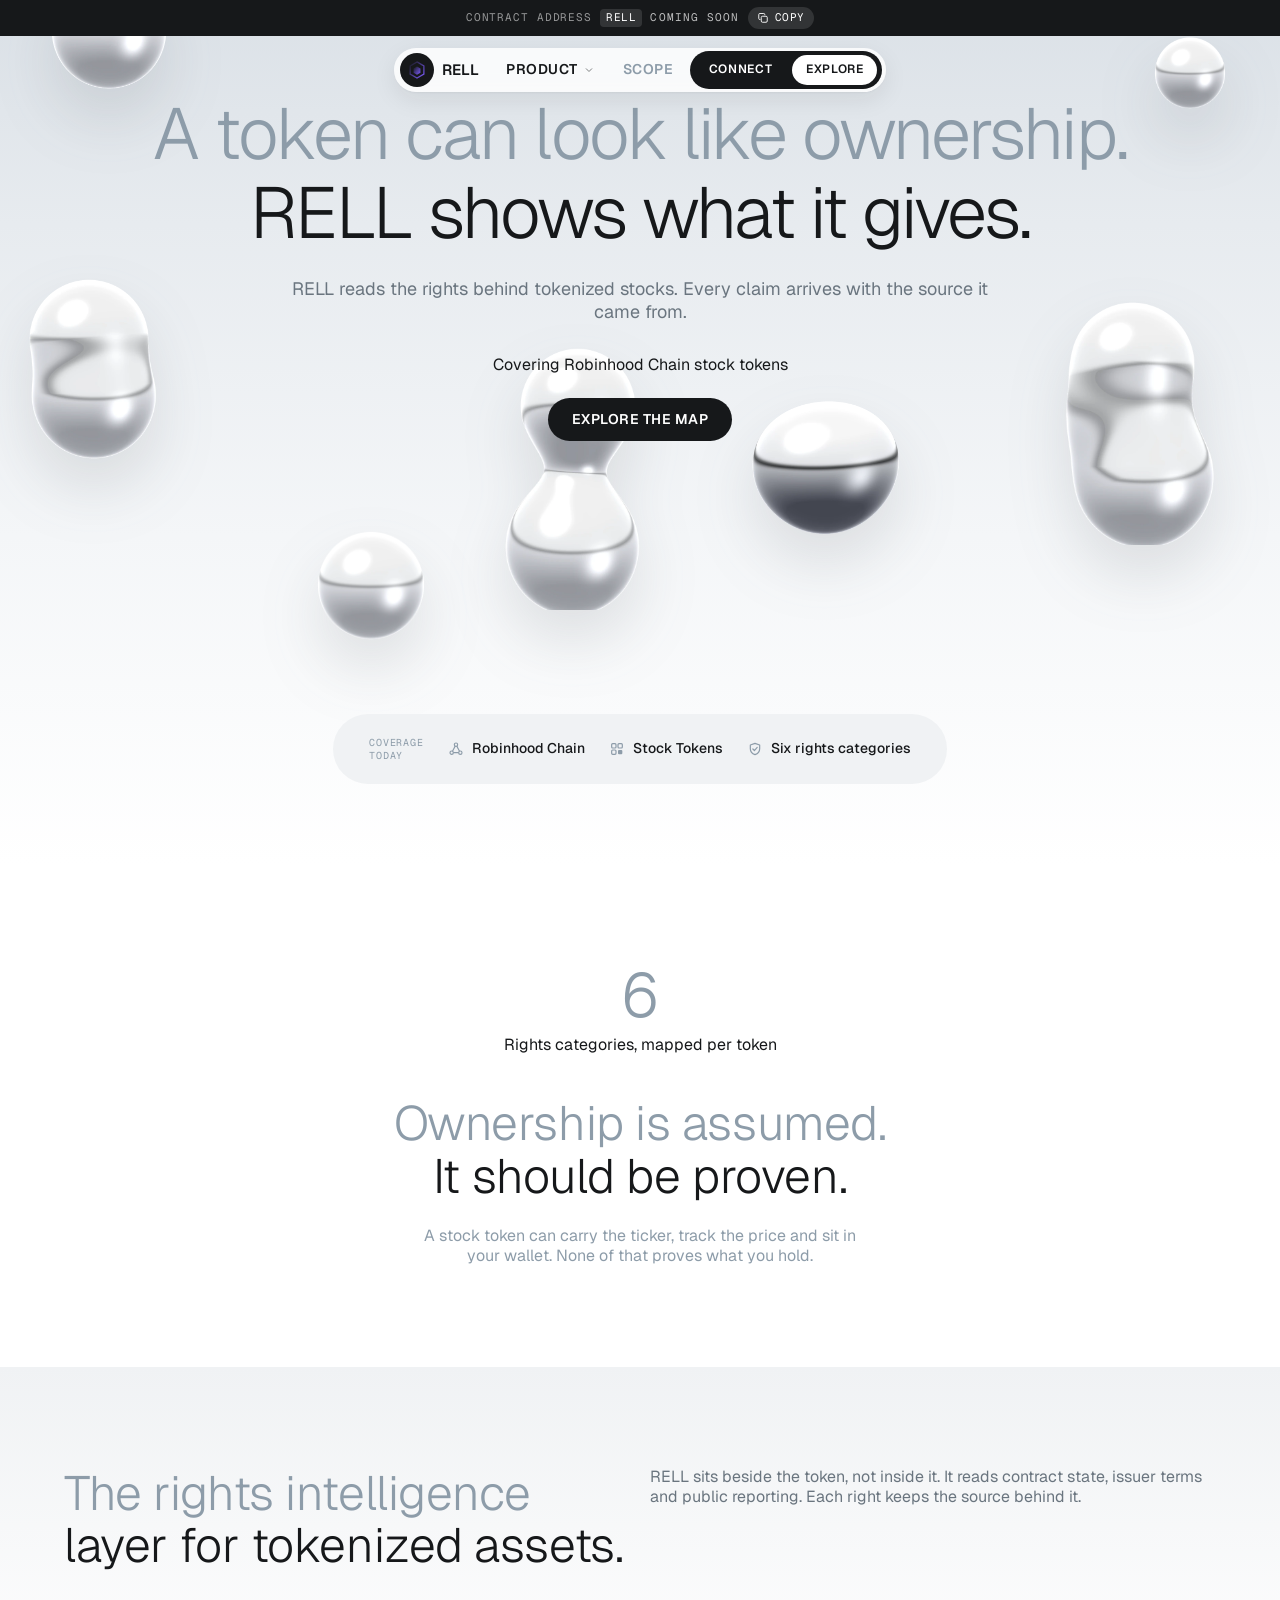
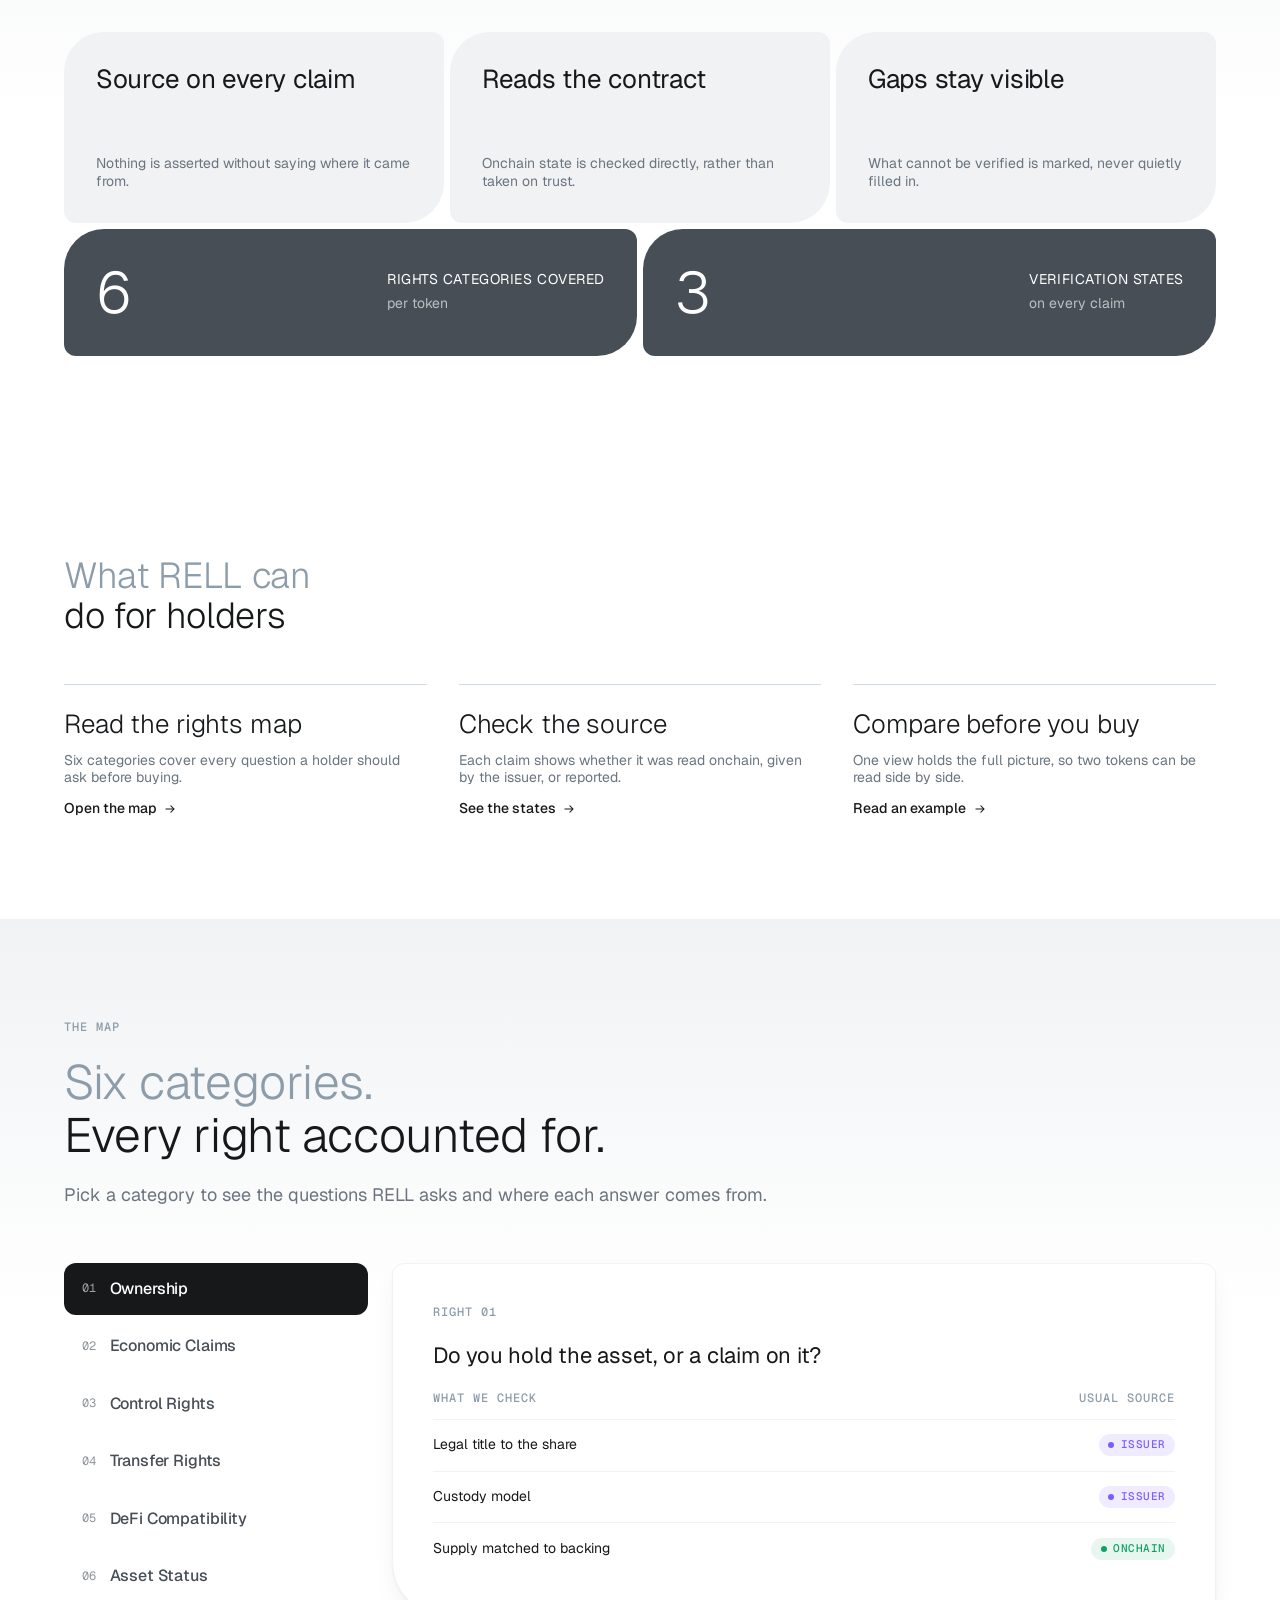
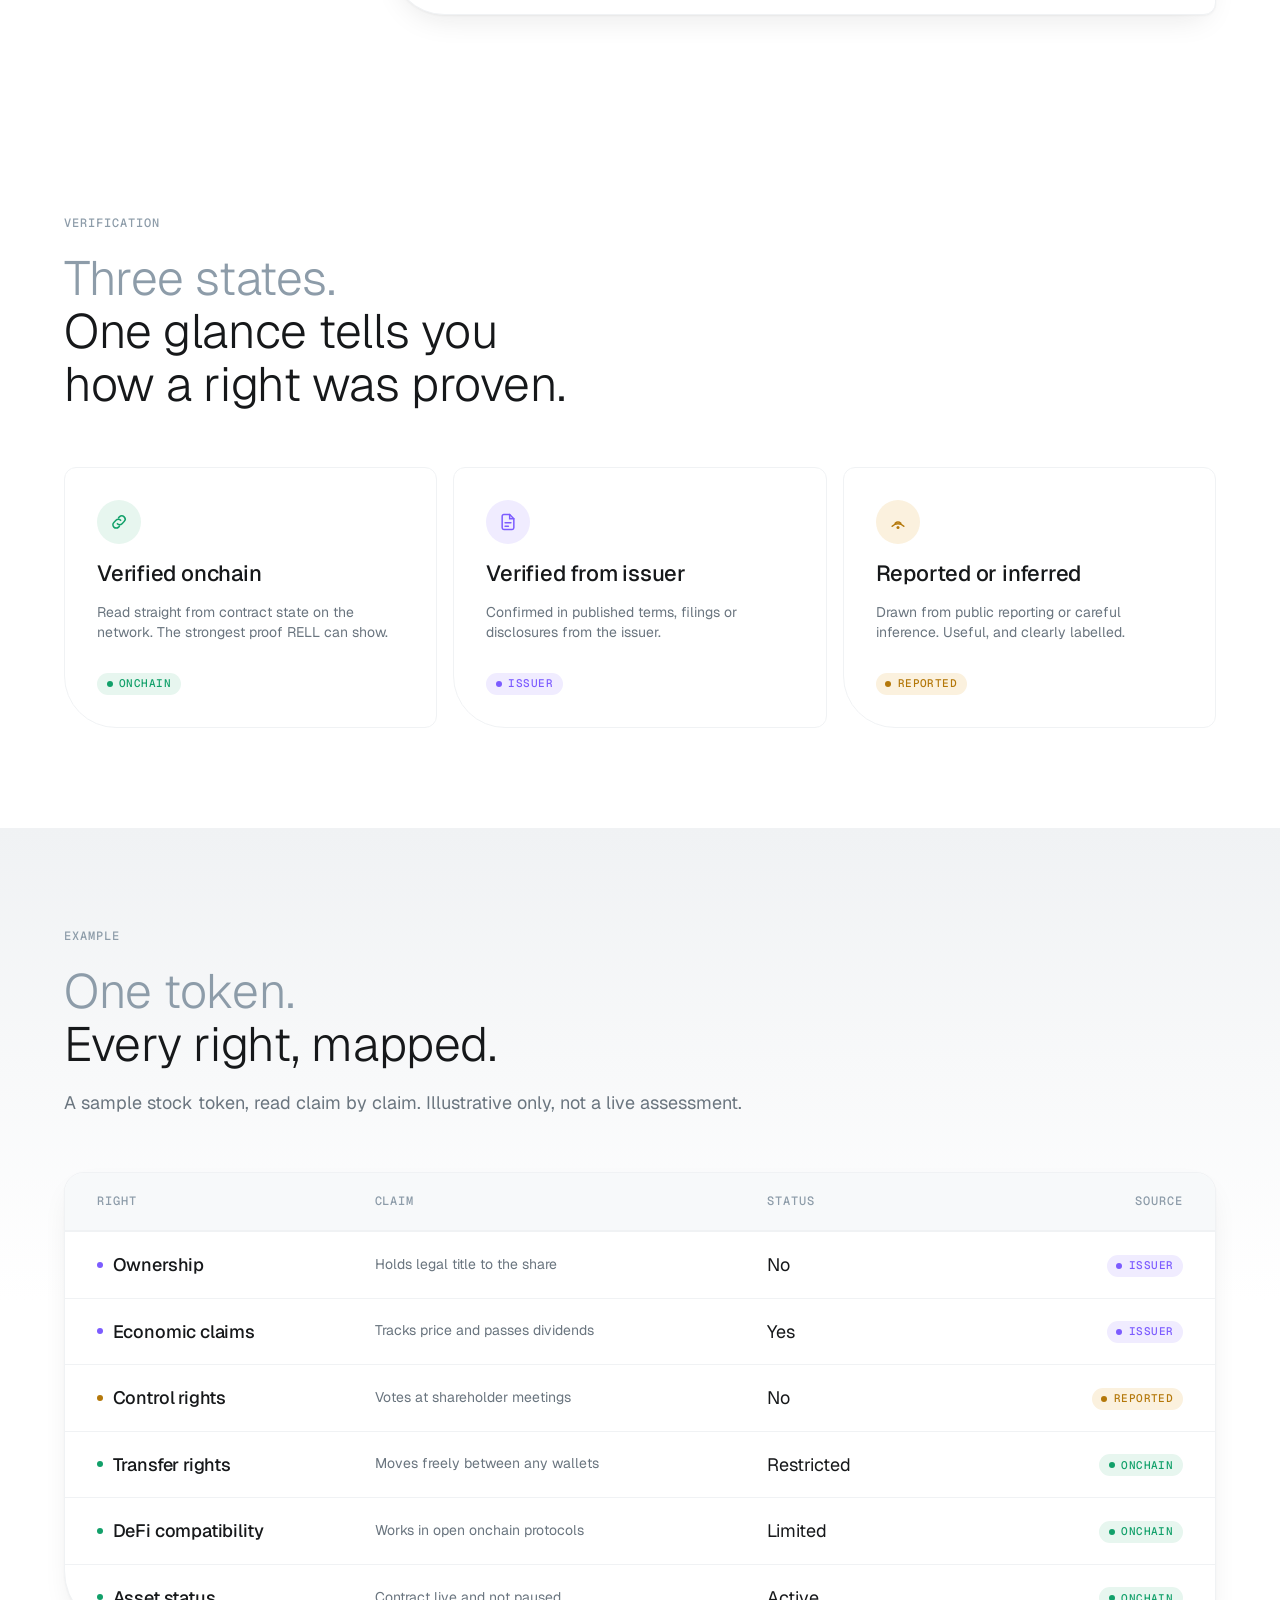
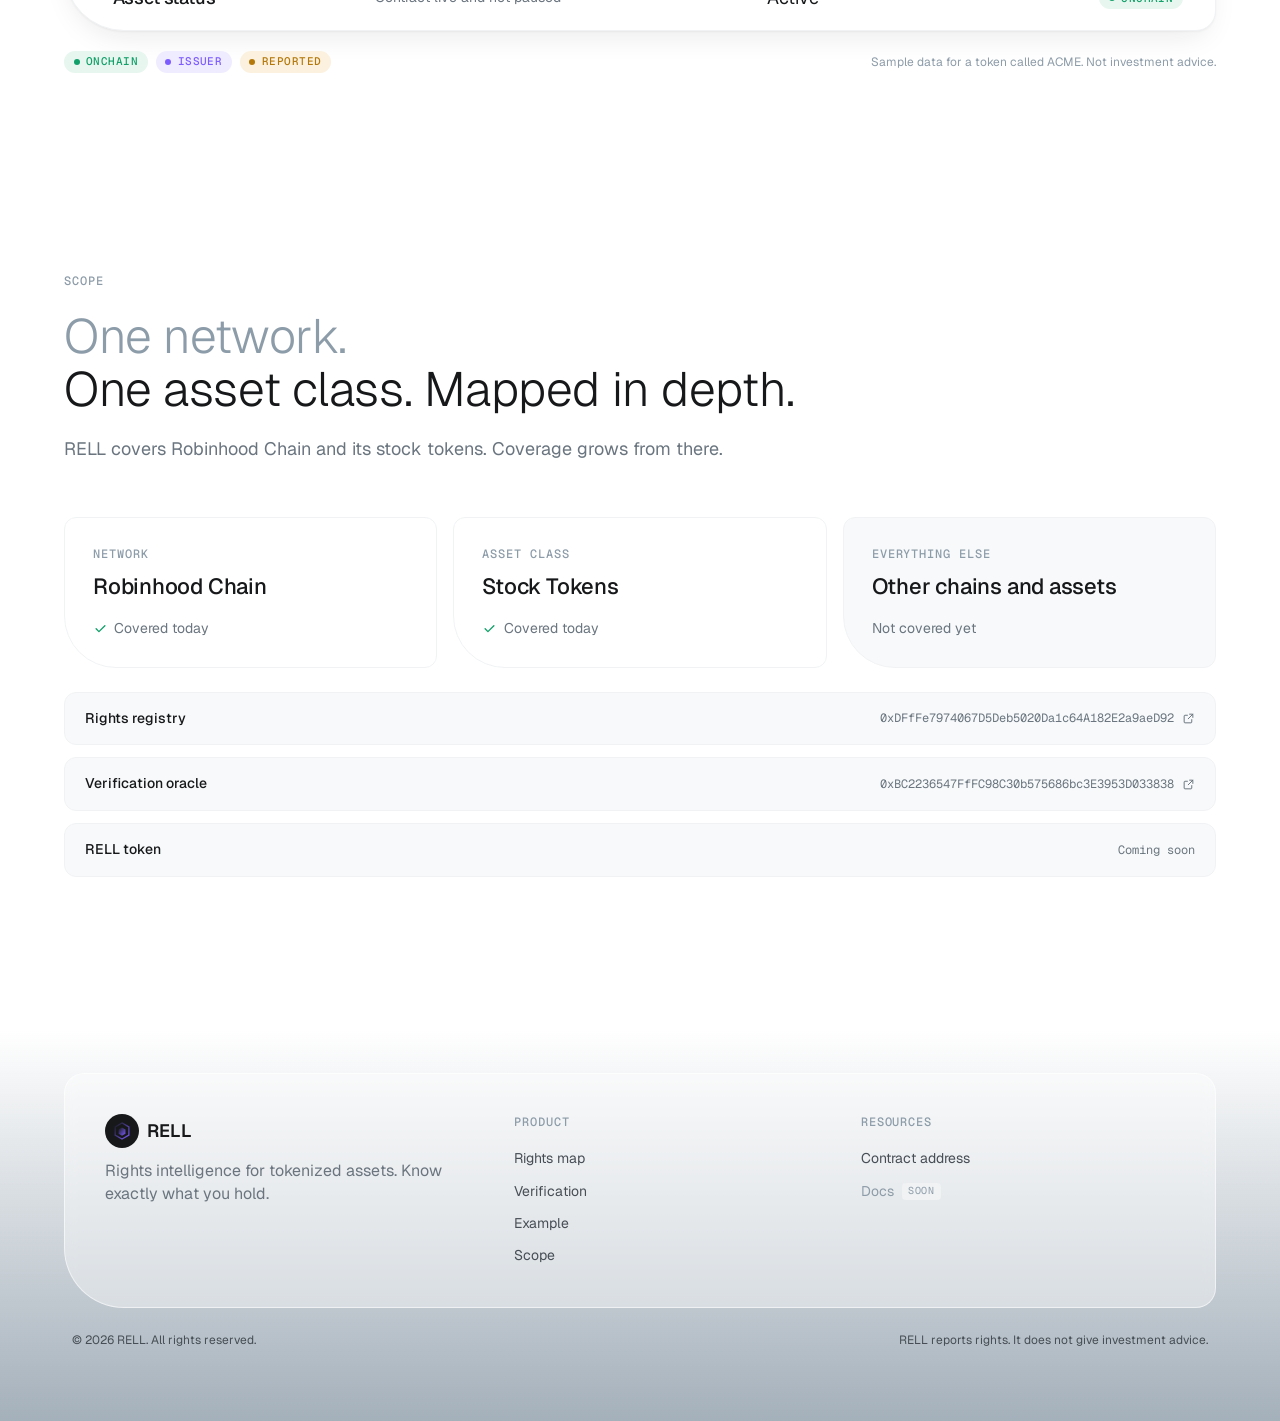
==== index.html @ 9a39db52 "Drop the roadmap and FAQ sections Out of scope for a two day build. Removed both sections, their nav" ====
<!doctype html>
<html lang="en" class="no-js">
<head>
  <meta charset="utf-8">
  <meta name="viewport" content="width=device-width, initial-scale=1">
  <title>RELL | Rights Intelligence for Tokenized Assets</title>
  <meta name="description" content="RELL maps what a tokenized stock really gives you. Every right, with its source.">
  <meta name="theme-color" content="#ffffff">
  <link rel="canonical" href="https://tryrell.xyz/">
  <meta property="og:type" content="website">
  <meta property="og:site_name" content="RELL">
  <meta property="og:locale" content="en_US">
  <meta property="og:url" content="https://tryrell.xyz/">
  <meta property="og:title" content="RELL | Rights Intelligence for Tokenized Assets">
  <meta property="og:description" content="RELL maps what a tokenized stock really gives you. Every right, with its source.">
  <meta property="og:image" content="https://tryrell.xyz/assets/brand/og-image.png">
  <meta property="og:image:width" content="1200">
  <meta property="og:image:height" content="630">
  <meta property="og:image:alt" content="RELL. Rights intelligence for tokenized assets.">
  <meta name="twitter:card" content="summary_large_image">
  <link rel="icon" href="assets/brand/favicon.svg" type="image/svg+xml">
  <link rel="apple-touch-icon" href="assets/brand/apple-touch-icon.png">

  <link rel="preconnect" href="https://fonts.googleapis.com">
  <link rel="preconnect" href="https://fonts.gstatic.com" crossorigin>
  <link rel="stylesheet" href="https://fonts.googleapis.com/css2?family=Geist:wght@300;400;500;600&family=Geist+Mono:wght@400;500&display=swap">

  <link rel="stylesheet" href="css/tokens.css">
  <link rel="stylesheet" href="css/base.css">
  <link rel="stylesheet" href="css/components.css">
  <link rel="stylesheet" href="css/sections.css">

  <script>document.documentElement.classList.replace("no-js", "js");</script>
</head>
<body>
  <a class="skip-link" href="#main">Skip to content</a>

  <svg width="0" height="0" style="position:absolute" aria-hidden="true" focusable="false">
    <defs>
      <linearGradient id="mark-grad" x1="0" y1="0" x2="1" y2="1">
        <stop offset="0" stop-color="#16181a"/>
        <stop offset="1" stop-color="#7c5cff"/>
      </linearGradient>
    </defs>
    <symbol id="i-mark" viewBox="0 0 32 32">
      <path d="M16 3 27 9.5v13L16 29 5 22.5v-13Z" fill="none" stroke="url(#mark-grad)" stroke-width="2"/>
      <path d="M16 10.5 21.5 13.7v6.6L16 23.5l-5.5-3.2v-6.6Z" fill="url(#mark-grad)"/>
    </symbol>
    <symbol id="i-copy" viewBox="0 0 24 24"><rect x="8.5" y="8.5" width="12" height="12" rx="2.5" fill="none" stroke="currentColor" stroke-width="1.8"/><path d="M15.5 5.5v-.5a2 2 0 0 0-2-2h-8a2 2 0 0 0-2 2v8a2 2 0 0 0 2 2h.5" fill="none" stroke="currentColor" stroke-width="1.8" stroke-linecap="round"/></symbol>
    <symbol id="i-check" viewBox="0 0 24 24"><path d="m5 12.5 4.5 4.5L19 7.5" fill="none" stroke="currentColor" stroke-width="2.2" stroke-linecap="round" stroke-linejoin="round"/></symbol>
    <symbol id="i-arrow" viewBox="0 0 24 24"><path d="M5 12h14m-5.5-5.5L19 12l-5.5 5.5" fill="none" stroke="currentColor" stroke-width="1.8" stroke-linecap="round" stroke-linejoin="round"/></symbol>
    <symbol id="i-chevron" viewBox="0 0 24 24"><path d="m6.5 9.5 5.5 5.5 5.5-5.5" fill="none" stroke="currentColor" stroke-width="2" stroke-linecap="round" stroke-linejoin="round"/></symbol>
    <symbol id="i-menu" viewBox="0 0 24 24"><path d="M4 7h16M4 12h16M4 17h16" fill="none" stroke="currentColor" stroke-width="1.8" stroke-linecap="round"/></symbol>
    <symbol id="i-close" viewBox="0 0 24 24"><path d="m6 6 12 12M18 6 6 18" fill="none" stroke="currentColor" stroke-width="1.8" stroke-linecap="round"/></symbol>
    <symbol id="i-external" viewBox="0 0 24 24"><path d="M14 4h6v6m0-6-8.5 8.5M18 14v4.5A1.5 1.5 0 0 1 16.5 20h-11A1.5 1.5 0 0 1 4 18.5v-11A1.5 1.5 0 0 1 5.5 6H10" fill="none" stroke="currentColor" stroke-width="1.8" stroke-linecap="round" stroke-linejoin="round"/></symbol>
    <symbol id="i-network" viewBox="0 0 24 24"><circle cx="12" cy="5.5" r="2.5" fill="none" stroke="currentColor" stroke-width="1.7"/><circle cx="5.5" cy="17.5" r="2.5" fill="none" stroke="currentColor" stroke-width="1.7"/><circle cx="18.5" cy="17.5" r="2.5" fill="none" stroke="currentColor" stroke-width="1.7"/><path d="M10.8 7.7 6.7 15.3M13.2 7.7l4.1 7.6M8 17.5h8" fill="none" stroke="currentColor" stroke-width="1.7"/></symbol>
    <symbol id="i-grid" viewBox="0 0 24 24"><rect x="4" y="4" width="6.5" height="6.5" rx="1.5" fill="none" stroke="currentColor" stroke-width="1.8"/><rect x="13.5" y="4" width="6.5" height="6.5" rx="1.5" fill="none" stroke="currentColor" stroke-width="1.8"/><rect x="4" y="13.5" width="6.5" height="6.5" rx="1.5" fill="none" stroke="currentColor" stroke-width="1.8"/><rect x="13.5" y="13.5" width="6.5" height="6.5" rx="1.5" fill="currentColor"/></symbol>
    <symbol id="i-chain" viewBox="0 0 24 24"><path d="M10 14a4 4 0 0 0 5.66 0l2.5-2.5a4 4 0 0 0-5.66-5.66L11.5 7" fill="none" stroke="currentColor" stroke-width="1.8" stroke-linecap="round"/><path d="M14 10a4 4 0 0 0-5.66 0l-2.5 2.5a4 4 0 1 0 5.66 5.66L12.5 17" fill="none" stroke="currentColor" stroke-width="1.8" stroke-linecap="round"/></symbol>
    <symbol id="i-doc" viewBox="0 0 24 24"><path d="M14 3H7a2 2 0 0 0-2 2v14a2 2 0 0 0 2 2h10a2 2 0 0 0 2-2V8Z" fill="none" stroke="currentColor" stroke-width="1.8" stroke-linejoin="round"/><path d="M14 3v5h5M8.5 13h7M8.5 17h4" fill="none" stroke="currentColor" stroke-width="1.8" stroke-linecap="round"/></symbol>
    <symbol id="i-signal" viewBox="0 0 24 24"><path d="M5 17a10 10 0 0 1 14 0M8.5 13.5a5.5 5.5 0 0 1 7 0" fill="none" stroke="currentColor" stroke-width="1.8" stroke-linecap="round"/><circle cx="12" cy="18.5" r="1.8" fill="currentColor"/></symbol>
    <symbol id="i-shield" viewBox="0 0 24 24"><path d="M12 3.5 19 6v5.5c0 4.3-2.9 7.6-7 9-4.1-1.4-7-4.7-7-9V6Z" fill="none" stroke="currentColor" stroke-width="1.8" stroke-linejoin="round"/><path d="m8.8 12 2.3 2.3 4.2-4.6" fill="none" stroke="currentColor" stroke-width="1.8" stroke-linecap="round" stroke-linejoin="round"/></symbol>
  </svg>

  <div class="page" id="top">

    <!-- Contract address bar ------------------------------------------------ -->
    <div class="ca-bar" id="contract" data-ca-bar data-state="soon">
      <div class="ca-bar__inner">
        <span class="ca-bar__label">Contract address</span>
        <span class="ca-bar__value">
          <span class="ca-bar__symbol" data-config-text="token.symbol">RELL</span>
          <span class="ca-bar__text" data-ca-text aria-live="polite">Coming soon</span>
          <a class="ca-bar__explorer" data-ca-explorer href="#" target="_blank" rel="noopener noreferrer" hidden aria-label="View the token on the explorer">
            <svg width="13" height="13" aria-hidden="true"><use href="#i-external"/></svg>
          </a>
        </span>
        <button class="ca-bar__copy" type="button" data-ca-copy data-copy-state="idle" aria-label="Copy the contract address">
          <svg aria-hidden="true"><use href="#i-copy"/></svg>
          <span data-ca-copy-text>Copy</span>
        </button>
      </div>
    </div>

    <!-- Navigation ---------------------------------------------------------- -->
    <div class="nav-wrap" data-header>
      <nav class="nav" aria-label="Primary">
        <a class="nav__brand" href="#top">
          <svg class="nav__mark" aria-hidden="true"><use href="#i-mark"/></svg>
          RELL
        </a>

        <div class="nav__links">
          <div class="nav__group" data-dropdown>
            <button class="nav__link" type="button" aria-expanded="false" aria-controls="menu-product">
              Product
              <svg aria-hidden="true"><use href="#i-chevron"/></svg>
            </button>
            <div class="nav__menu" id="menu-product" hidden>
              <a href="#map">Rights map<span>Six categories, one view</span></a>
              <a href="#verification">Verification<span>How each claim is proven</span></a>
              <a href="#example">Example<span>A sample token, read in full</span></a>
            </div>
          </div>
          <a class="nav__link" href="#scope">Scope</a>
        </div>

        <div class="nav__actions">
          <button class="nav__action" type="button" data-wallet-connect>
            <span data-wallet-label>Connect</span>
          </button>
          <a class="nav__action nav__action--solid" href="#map">Explore</a>
          <button class="nav__burger" type="button" data-sheet-open aria-expanded="false" aria-controls="mobile-sheet" aria-label="Open menu">
            <svg width="18" height="18" aria-hidden="true"><use href="#i-menu"/></svg>
          </button>
        </div>
      </nav>
    </div>

    <!-- Mobile sheet -------------------------------------------------------- -->
    <div class="sheet" id="mobile-sheet" data-sheet hidden>
      <div class="sheet__scrim" data-sheet-close></div>
      <div class="sheet__panel" role="dialog" aria-modal="true" aria-label="Menu">
        <div class="sheet__head">
          <a class="nav__brand" href="#top" data-sheet-close>
            <svg class="nav__mark" aria-hidden="true"><use href="#i-mark"/></svg>
            RELL
          </a>
          <button class="sheet__close" type="button" data-sheet-close aria-label="Close menu">
            <svg width="18" height="18" aria-hidden="true"><use href="#i-close"/></svg>
          </button>
        </div>
        <div class="sheet__links">
          <a href="#map" data-sheet-close>Rights map</a>
          <a href="#verification" data-sheet-close>Verification</a>
          <a href="#example" data-sheet-close>Example</a>
          <a href="#scope" data-sheet-close>Scope</a>
        </div>
        <a class="btn btn--primary" href="#map" data-sheet-close>Explore the map</a>
      </div>
    </div>

    <main class="page__main" id="main">

      <!-- Hero -------------------------------------------------------------- -->
      <section class="hero" aria-labelledby="hero-title">
        <div class="hero__field" aria-hidden="true">
          <img class="chrome chrome--a" src="assets/art/chrome-sphere.webp" width="640" height="640" alt="" fetchpriority="high" decoding="async">
          <img class="chrome chrome--b" src="assets/art/chrome-sphere.webp" width="640" height="640" alt="" decoding="async">
          <img class="chrome chrome--c" src="assets/art/chrome-stack.webp" width="760" height="760" alt="" fetchpriority="high" decoding="async">
          <img class="chrome chrome--d" src="assets/art/chrome-hourglass.webp" width="820" height="820" alt="" fetchpriority="high" decoding="async">
          <img class="chrome chrome--e" src="assets/art/chrome-sphere.webp" width="640" height="640" alt="" decoding="async">
          <img class="chrome chrome--f" src="assets/art/chrome-blob.webp" width="780" height="780" alt="" decoding="async">
          <img class="chrome chrome--g" src="assets/art/chrome-peanut.webp" width="800" height="800" alt="" decoding="async">
        </div>

        <div class="container hero__inner">
          <h1 class="display-1 hero__title" id="hero-title" data-reveal>
            <span class="quiet">A token can look like ownership.</span>
            RELL shows what it gives.
          </h1>
          <p class="lede hero__lede" data-reveal data-reveal-delay="0.06">
            RELL reads the rights behind tokenized stocks. Every claim arrives with the source it came from.
          </p>
          <div class="hero__cta" data-reveal data-reveal-delay="0.12">
            <p class="hero__cta-note">Covering Robinhood Chain stock tokens</p>
            <div class="hero__buttons">
              <a class="btn btn--primary" href="#map">Explore the map</a>
            </div>
          </div>
        </div>

        <div class="coverage">
          <div class="coverage__pill" data-reveal data-reveal-delay="0.18">
            <span class="coverage__label">Coverage<br>today</span>
            <span class="coverage__item">
              <svg aria-hidden="true"><use href="#i-network"/></svg>
              <span data-config-text="network.name">Robinhood Chain</span>
            </span>
            <span class="coverage__item">
              <svg aria-hidden="true"><use href="#i-grid"/></svg>
              Stock Tokens
            </span>
            <span class="coverage__item">
              <svg aria-hidden="true"><use href="#i-shield"/></svg>
              Six rights categories
            </span>
          </div>
        </div>
      </section>

      <!-- Focus: one number, then the claim ---------------------------------- -->
      <section class="section" id="problem" aria-labelledby="problem-title">
        <div class="container stack-center">
          <div class="stat-stack" data-reveal>
            <p class="stat-stack__number">6</p>
            <p class="stat-stack__text">Rights categories, mapped per token</p>
          </div>
          <h2 class="display-2 center" id="problem-title" data-reveal data-reveal-delay="0.06">
            <span class="quiet">Ownership is assumed.</span>
            It should be proven.
          </h2>
          <p class="text-narrow center" data-reveal data-reveal-delay="0.1">
            A stock token can carry the ticker, track the price and sit in your wallet. None of that proves what you hold.
          </p>
        </div>
      </section>

      <!-- The layer, with the feature and metric grid -------------------------- -->
      <section class="section section--wash" aria-labelledby="layer-title">
        <div class="container">
          <div class="split" data-reveal>
            <h2 class="display-2" id="layer-title">
              <span class="quiet">The rights intelligence</span>
              layer for tokenized assets.
            </h2>
            <p class="text-body">
              RELL sits beside the token, not inside it. It reads contract state, issuer terms and public reporting. Each right keeps the source behind it.
            </p>
          </div>

          <div class="grid-6">
            <article class="grid-item" data-reveal>
              <div class="grid-item__head"><h3 class="h5">Source on every claim</h3></div>
              <p class="text-mid">Nothing is asserted without saying where it came from.</p>
            </article>
            <article class="grid-item" data-reveal data-reveal-delay="0.05">
              <div class="grid-item__head"><h3 class="h5">Reads the contract</h3></div>
              <p class="text-mid">Onchain state is checked directly, rather than taken on trust.</p>
            </article>
            <article class="grid-item" data-reveal data-reveal-delay="0.1">
              <div class="grid-item__head"><h3 class="h5">Gaps stay visible</h3></div>
              <p class="text-mid">What cannot be verified is marked, never quietly filled in.</p>
            </article>

            <div class="grid-item grid-item--metric" data-reveal data-reveal-delay="0.15">
              <p class="metric__number">6</p>
              <div class="metric__label">
                <p class="metric__big">Rights categories covered</p>
                <p class="metric__sub">per token</p>
              </div>
            </div>
            <div class="grid-item grid-item--metric" data-reveal data-reveal-delay="0.2">
              <p class="metric__number">3</p>
              <div class="metric__label">
                <p class="metric__big">Verification states</p>
                <p class="metric__sub">on every claim</p>
              </div>
            </div>
          </div>
        </div>
      </section>

      <!-- What RELL does for holders ------------------------------------------- -->
      <section class="section" aria-labelledby="holders-title">
        <div class="container">
          <h2 class="display-3 holders__title" id="holders-title" data-reveal>
            <span class="quiet">What RELL can</span>
            do for holders
          </h2>

          <div class="holders">
            <article class="holder" data-reveal>
              <h3 class="h4">Read the rights map</h3>
              <p class="text-mid">Six categories cover every question a holder should ask before buying.</p>
              <a class="link-arrow" href="#map">Open the map <svg aria-hidden="true"><use href="#i-arrow"/></svg></a>
            </article>
            <article class="holder" data-reveal data-reveal-delay="0.06">
              <h3 class="h4">Check the source</h3>
              <p class="text-mid">Each claim shows whether it was read onchain, given by the issuer, or reported.</p>
              <a class="link-arrow" href="#verification">See the states <svg aria-hidden="true"><use href="#i-arrow"/></svg></a>
            </article>
            <article class="holder" data-reveal data-reveal-delay="0.12">
              <h3 class="h4">Compare before you buy</h3>
              <p class="text-mid">One view holds the full picture, so two tokens can be read side by side.</p>
              <a class="link-arrow" href="#example">Read an example <svg aria-hidden="true"><use href="#i-arrow"/></svg></a>
            </article>
          </div>
        </div>
      </section>

      <!-- Rights map --------------------------------------------------------- -->
      <div class="floaters" aria-hidden="true">
        <img class="chrome chrome--mid-right" src="assets/art/chrome-sphere.webp" width="720" height="720" alt="" loading="lazy" decoding="async">
      </div>

      <section class="section section--wash" id="map" aria-labelledby="map-title">
        <div class="container">
          <div class="section-head" data-reveal>
            <p class="label">The map</p>
            <h2 class="display-2" id="map-title">
              <span class="quiet">Six categories.</span>
              Every right accounted for.
            </h2>
            <p class="lede">Pick a category to see the questions RELL asks and where each answer comes from.</p>
          </div>

          <div class="explorer" data-reveal>
            <div class="explorer__list" role="tablist" aria-label="Rights categories" data-explorer-list></div>
            <div data-explorer-panels></div>
          </div>
        </div>
      </section>

      <!-- Verification -------------------------------------------------------- -->
      <section class="section" id="verification" aria-labelledby="verification-title">
        <div class="container">
          <div class="section-head" data-reveal>
            <p class="label">Verification</p>
            <h2 class="display-2" id="verification-title">
              <span class="quiet">Three states.</span>
              One glance tells you how a right was proven.
            </h2>
          </div>

          <div class="states-grid">
            <article class="state-card state-card--onchain" data-reveal>
              <span class="state-card__mark"><svg aria-hidden="true"><use href="#i-chain"/></svg></span>
              <h3 class="card__title">Verified onchain</h3>
              <p class="card__text">Read straight from contract state on the network. The strongest proof RELL can show.</p>
              <p class="card__foot"><span class="state state--onchain"><span class="state__dot"></span>Onchain</span></p>
            </article>
            <article class="state-card state-card--issuer" data-reveal data-reveal-delay="0.06">
              <span class="state-card__mark"><svg aria-hidden="true"><use href="#i-doc"/></svg></span>
              <h3 class="card__title">Verified from issuer</h3>
              <p class="card__text">Confirmed in published terms, filings or disclosures from the issuer.</p>
              <p class="card__foot"><span class="state state--issuer"><span class="state__dot"></span>Issuer</span></p>
            </article>
            <article class="state-card state-card--reported" data-reveal data-reveal-delay="0.12">
              <span class="state-card__mark"><svg aria-hidden="true"><use href="#i-signal"/></svg></span>
              <h3 class="card__title">Reported or inferred</h3>
              <p class="card__text">Drawn from public reporting or careful inference. Useful, and clearly labelled.</p>
              <p class="card__foot"><span class="state state--reported"><span class="state__dot"></span>Reported</span></p>
            </article>
          </div>
        </div>
      </section>

      <!-- Example ------------------------------------------------------------- -->
      <section class="section section--wash" id="example" aria-labelledby="example-title">
        <div class="container">
          <div class="section-head" data-reveal>
            <p class="label">Example</p>
            <h2 class="display-2" id="example-title">
              <span class="quiet">One token.</span>
              Every right, mapped.
            </h2>
            <p class="lede">A sample stock token, read claim by claim. Illustrative only, not a live assessment.</p>
          </div>

          <div class="matrix" data-reveal>
            <div class="matrix__head">
              <span class="label">Right</span>
              <span class="label">Claim</span>
              <span class="label">Status</span>
              <span class="label matrix__source">Source</span>
            </div>

            <div class="matrix__row">
              <p class="matrix__right"><span class="dot" style="color: var(--issuer)"></span>Ownership</p>
              <p class="matrix__claim"><span class="matrix__cell-label">Claim</span>Holds legal title to the share</p>
              <p class="matrix__status"><span class="matrix__cell-label">Status</span>No</p>
              <p class="matrix__source"><span class="state state--issuer"><span class="state__dot"></span>Issuer</span></p>
            </div>
            <div class="matrix__row">
              <p class="matrix__right"><span class="dot" style="color: var(--issuer)"></span>Economic claims</p>
              <p class="matrix__claim"><span class="matrix__cell-label">Claim</span>Tracks price and passes dividends</p>
              <p class="matrix__status"><span class="matrix__cell-label">Status</span>Yes</p>
              <p class="matrix__source"><span class="state state--issuer"><span class="state__dot"></span>Issuer</span></p>
            </div>
            <div class="matrix__row">
              <p class="matrix__right"><span class="dot" style="color: var(--reported)"></span>Control rights</p>
              <p class="matrix__claim"><span class="matrix__cell-label">Claim</span>Votes at shareholder meetings</p>
              <p class="matrix__status"><span class="matrix__cell-label">Status</span>No</p>
              <p class="matrix__source"><span class="state state--reported"><span class="state__dot"></span>Reported</span></p>
            </div>
            <div class="matrix__row">
              <p class="matrix__right"><span class="dot" style="color: var(--onchain)"></span>Transfer rights</p>
              <p class="matrix__claim"><span class="matrix__cell-label">Claim</span>Moves freely between any wallets</p>
              <p class="matrix__status"><span class="matrix__cell-label">Status</span>Restricted</p>
              <p class="matrix__source"><span class="state state--onchain"><span class="state__dot"></span>Onchain</span></p>
            </div>
            <div class="matrix__row">
              <p class="matrix__right"><span class="dot" style="color: var(--onchain)"></span>DeFi compatibility</p>
              <p class="matrix__claim"><span class="matrix__cell-label">Claim</span>Works in open onchain protocols</p>
              <p class="matrix__status"><span class="matrix__cell-label">Status</span>Limited</p>
              <p class="matrix__source"><span class="state state--onchain"><span class="state__dot"></span>Onchain</span></p>
            </div>
            <div class="matrix__row">
              <p class="matrix__right"><span class="dot" style="color: var(--onchain)"></span>Asset status</p>
              <p class="matrix__claim"><span class="matrix__cell-label">Claim</span>Contract live and not paused</p>
              <p class="matrix__status"><span class="matrix__cell-label">Status</span>Active</p>
              <p class="matrix__source"><span class="state state--onchain"><span class="state__dot"></span>Onchain</span></p>
            </div>
          </div>

          <div class="matrix__note">
            <span class="matrix__legend">
              <span class="state state--onchain"><span class="state__dot"></span>Onchain</span>
              <span class="state state--issuer"><span class="state__dot"></span>Issuer</span>
              <span class="state state--reported"><span class="state__dot"></span>Reported</span>
            </span>
            <span>Sample data for a token called ACME. Not investment advice.</span>
          </div>
        </div>
      </section>

      <!-- Scope ---------------------------------------------------------------- -->
      <section class="section" id="scope" aria-labelledby="scope-title">
        <div class="container">
          <div class="section-head" data-reveal>
            <p class="label">Scope</p>
            <h2 class="display-2" id="scope-title">
              <span class="quiet">One network.</span>
              One asset class. Mapped in depth.
            </h2>
            <p class="lede">RELL covers <span data-config-text="network.name">Robinhood Chain</span> and its stock tokens. Coverage grows from there.</p>
          </div>

          <div class="scope-grid">
            <div class="scope-card" data-reveal>
              <p class="label">Network</p>
              <p class="scope-card__value" data-config-text="network.name">Robinhood Chain</p>
              <p class="scope-card__state"><svg width="15" height="15" style="color: var(--onchain)" aria-hidden="true"><use href="#i-check"/></svg>Covered today</p>
            </div>
            <div class="scope-card" data-reveal data-reveal-delay="0.06">
              <p class="label">Asset class</p>
              <p class="scope-card__value">Stock Tokens</p>
              <p class="scope-card__state"><svg width="15" height="15" style="color: var(--onchain)" aria-hidden="true"><use href="#i-check"/></svg>Covered today</p>
            </div>
            <div class="scope-card scope-card--off" data-reveal data-reveal-delay="0.12">
              <p class="label">Everything else</p>
              <p class="scope-card__value">Other chains and assets</p>
              <p class="scope-card__state">Not covered yet</p>
            </div>
          </div>

          <div class="contracts" data-reveal>
            <div class="contract-row">
              <span class="contract-row__name">Rights registry</span>
              <span class="contract-row__value">
                <a data-contract-link="contracts.rightsRegistry" target="_blank" rel="noopener noreferrer" data-config-text="contracts.rightsRegistry">Not deployed yet</a>
                <svg aria-hidden="true"><use href="#i-external"/></svg>
              </span>
            </div>
            <div class="contract-row">
              <span class="contract-row__name">Verification oracle</span>
              <span class="contract-row__value">
                <a data-contract-link="contracts.verificationOracle" target="_blank" rel="noopener noreferrer" data-config-text="contracts.verificationOracle">Not deployed yet</a>
                <svg aria-hidden="true"><use href="#i-external"/></svg>
              </span>
            </div>
            <div class="contract-row">
              <span class="contract-row__name">RELL token</span>
              <span class="contract-row__value mono" data-ca-mirror>Coming soon</span>
            </div>
          </div>
        </div>
      </section>

    </main>

    <!-- Footer -------------------------------------------------------------------- -->
    <footer class="footer">
      <div class="container">
        <div class="footer__inner">
          <div class="footer__brand">
            <span class="footer__word">
              <svg class="nav__mark" aria-hidden="true"><use href="#i-mark"/></svg>
              RELL
            </span>
            <p class="muted">Rights intelligence for tokenized assets. Know exactly what you hold.</p>
          </div>

          <div class="footer__col">
            <h3>Product</h3>
            <ul>
              <li><a href="#map">Rights map</a></li>
              <li><a href="#verification">Verification</a></li>
              <li><a href="#example">Example</a></li>
              <li><a href="#scope">Scope</a></li>
            </ul>
          </div>

          <div class="footer__col">
            <h3>Resources</h3>
            <ul>
              <li><a href="#contract">Contract address</a></li>
              <li><span class="footer__soon">Docs <em>Soon</em></span></li>
            </ul>
          </div>
        </div>

        <div class="footer__base">
          <span>© <span data-year>2026</span> RELL. All rights reserved.</span>
          <span>RELL reports rights. It does not give investment advice.</span>
        </div>
      </div>
    </footer>

    <div class="toast-region" data-toast-region aria-live="polite" aria-atomic="true"></div>
  </div>

  <script src="config/contracts.js"></script>
  <script src="js/config.js"></script>
  <script src="js/contract-bar.js"></script>
  <script src="js/header.js"></script>
  <script src="js/explorer.js"></script>
  <script src="js/reveal.js"></script>
  <script src="js/main.js"></script>
  <script src="js/wallet.js" type="module"></script>
</body>
</html>
---- css/tokens.css ----
/* ==========================================================================
   RELL design tokens
   A light, quiet system: white canvas, thin display type, one accent.
   The three verification colors stay semantic, never decorative:
     green  = verified onchain
     purple = verified from issuer
     amber  = reported or inferred
   ========================================================================== */

:root {
  color-scheme: light;

  /* Canvas and neutrals */
  --white: #ffffff;
  --black: #16181a;
  --ink-700: #23272a;
  --ink-600: #474e55;
  --ink-500: #6a757f;
  --ink-400: #8d9ca9;
  --ink-300: #bcc0c3;
  --ink-200: #d3dbe2;
  --ink-100: #f0f2f4;
  --ink-050: #f7f9fa;

  --text-1: var(--black);
  --text-2: var(--ink-500);
  --text-3: var(--ink-400);

  /* Accent */
  --accent: #b87cff;
  --accent-strong: #7c5cff;
  --accent-soft: #b87cff;
  --accent-wash: #f3efff;

  /* Verification states */
  --onchain: #12a06a;
  --onchain-wash: #e7f6ef;
  --issuer: #7c5cff;
  --issuer-wash: #f0ecff;
  --reported: #b4780a;
  --reported-wash: #fbf1de;

  /* Type */
  --font-display: "Geist", "Inter", ui-sans-serif, system-ui, -apple-system, sans-serif;
  --font-body: "Geist", "Inter", ui-sans-serif, system-ui, -apple-system, sans-serif;
  --font-mono: "Geist Mono", ui-monospace, "SFMono-Regular", Menlo, Consolas, monospace;

  --h1: clamp(2.25rem, 1.35rem + 4vw, 4.5rem);
  --h2: clamp(2rem, 1.5rem + 2.2vw, 3rem);
  --h3: clamp(1.75rem, 1.4rem + 1.5vw, 2.25rem);
  --h4: clamp(1.125rem, 1rem + 0.5vw, 1.375rem);
  --body: 1rem;
  --body-lg: 1.125rem;
  --small: 0.875rem;
  --tiny: 0.75rem;

  --track-h1: -0.028em;
  --track-h2: -0.009em;
  --track-display: -0.028em;
  --track-label: 0.08em;
  --leading-display: 1.1;
  --leading-body: 1.42;

  /* Layout */
  --container: 76rem;
  --gutter: 1.25rem;
  --section-y: 5rem;
  --nav-h: 2.75rem;
  --ca-h: 2.25rem;

  /* Radii. The large bottom left corner is the signature shape. */
  --r-sm: 0.5rem;
  --r-md: 0.75rem;
  --r-lg: 1rem;
  --r-pill: 100px;
  --r-card: 12px 12px 12px 52px;
  --r-card-lg: 20px 20px 20px 60px;

  /* Elevation */
  --shadow-nav: 0 1px 2px rgba(22, 24, 26, 0.04), 0 8px 24px rgba(22, 24, 26, 0.08);
  --shadow-card: 0 1px 2px rgba(22, 24, 26, 0.04), 0 12px 32px -12px rgba(22, 24, 26, 0.12);
  --shadow-lift: 0 2px 4px rgba(22, 24, 26, 0.06), 0 20px 44px -16px rgba(22, 24, 26, 0.18);

  /* Motion */
  --ease: cubic-bezier(0.22, 1, 0.36, 1);
  --ease-out: cubic-bezier(0, 0, 0.2, 1);
  --fast: 180ms;
  --slow: 400ms;
}

@media (min-width: 640px) {
  :root {
    --gutter: 2rem;
    --section-y: 6rem;
  }
}

@media (min-width: 1024px) {
  :root {
    --section-y: 6.25rem;
  }
}
---- css/base.css ----
/* ==========================================================================
   Base: reset, document, typography, layout primitives, reveal
   ========================================================================== */

*,
*::before,
*::after {
  box-sizing: border-box;
}

html {
  -webkit-text-size-adjust: 100%;
  scroll-behavior: smooth;
  scroll-padding-top: 7rem;
}

body {
  margin: 0;
  min-height: 100vh;
  background: var(--white);
  color: var(--text-1);
  font-family: var(--font-body);
  font-size: var(--body);
  line-height: var(--leading-body);
  -webkit-font-smoothing: antialiased;
  -moz-osx-font-smoothing: grayscale;
  overflow-x: hidden;
}

img,
svg {
  display: block;
  max-width: 100%;
}

a {
  color: inherit;
  text-decoration: none;
}

button {
  font: inherit;
  color: inherit;
  background: none;
  border: 0;
  padding: 0;
  cursor: pointer;
}

h1,
h2,
h3,
h4,
p,
ul,
ol,
figure,
blockquote {
  margin: 0;
}

ul,
ol {
  padding: 0;
  list-style: none;
}

:focus-visible {
  outline: 2px solid var(--accent);
  outline-offset: 3px;
  border-radius: 4px;
}

::selection {
  background: var(--accent-wash);
  color: var(--black);
}

.sr-only {
  position: absolute;
  width: 1px;
  height: 1px;
  padding: 0;
  margin: -1px;
  overflow: hidden;
  clip: rect(0, 0, 0, 0);
  white-space: nowrap;
  border: 0;
}

.skip-link {
  position: fixed;
  top: 0.75rem;
  left: 0.75rem;
  z-index: 200;
  padding: 0.6rem 1rem;
  border-radius: var(--r-pill);
  background: var(--black);
  color: var(--white);
  font-size: var(--small);
  transform: translateY(-200%);
  transition: transform var(--fast) var(--ease-out);
}

.skip-link:focus {
  transform: none;
}

/* Layout ------------------------------------------------------------------ */

.page {
  position: relative;
  display: flex;
  min-height: 100vh;
  flex-direction: column;
}

.page__main {
  flex: 1;
}

.container {
  width: 100%;
  max-width: var(--container);
  margin-inline: auto;
  padding-inline: var(--gutter);
}

.container--narrow {
  max-width: 52rem;
}

.section {
  position: relative;
  padding-block: var(--section-y);
}

/* The light wash used to separate long stretches of white */
.section--wash {
  background-image: linear-gradient(180deg, var(--ink-100), var(--white) 50%);
}

.section--wash-up {
  background-image: linear-gradient(0deg, var(--ink-100), var(--white) 62%);
}

/* Typography -------------------------------------------------------------- */

.display-1,
.display-2,
.display-3 {
  font-family: var(--font-display);
  font-weight: 300;
  letter-spacing: var(--track-display);
  line-height: var(--leading-display);
  color: var(--text-1);
  text-wrap: balance;
}

.display-1 { font-size: var(--h1); letter-spacing: var(--track-h1); }
.display-2 { font-size: var(--h2); letter-spacing: var(--track-h2); }
.display-3 { font-size: var(--h3); letter-spacing: var(--track-h2); }

.display-1 .quiet,
.display-2 .quiet,
.display-3 .quiet {
  display: block;
  color: var(--ink-400);
}

.lede {
  max-width: 44rem;
  color: var(--text-2);
  font-size: var(--body);
  line-height: var(--leading-body);
}

@media (min-width: 640px) {
  .lede {
    font-size: var(--body-lg);
  }
}

.label {
  font-family: var(--font-mono);
  font-size: var(--tiny);
  font-weight: 500;
  letter-spacing: var(--track-label);
  text-transform: uppercase;
  color: var(--text-3);
}

.mono {
  font-family: var(--font-mono);
}

.muted {
  color: var(--text-2);
}

.center {
  text-align: center;
}

.section-head {
  display: flex;
  flex-direction: column;
  gap: 1.25rem;
  max-width: 46rem;
  margin-bottom: 3.5rem;
}

.section-head--center {
  align-items: center;
  margin-inline: auto;
  text-align: center;
}

.section-head--center .lede {
  margin-inline: auto;
}

/* Reveal ------------------------------------------------------------------ */

[data-reveal] {
  opacity: 0;
  transform: translateY(var(--reveal-y, 16px));
  transition:
    opacity var(--reveal-duration, 0.6s) var(--ease) var(--reveal-delay, 0s),
    transform var(--reveal-duration, 0.6s) var(--ease) var(--reveal-delay, 0s);
}

[data-reveal].is-revealed {
  opacity: 1;
  transform: none;
}

.no-js [data-reveal] {
  opacity: 1;
  transform: none;
}

@media (prefers-reduced-motion: reduce) {
  html {
    scroll-behavior: auto;
  }

  [data-reveal] {
    opacity: 1;
    transform: none;
    transition: none;
  }

  *,
  *::before,
  *::after {
    animation-duration: 0.01ms !important;
    animation-iteration-count: 1 !important;
    transition-duration: 0.01ms !important;
  }
}
---- css/components.css ----
/* ==========================================================================
   Components
   ========================================================================== */

/* Contract address bar ----------------------------------------------------- */

.ca-bar {
  position: fixed;
  top: 0;
  left: 0;
  z-index: 110;
  width: 100%;
  min-height: var(--ca-h);
  display: flex;
  align-items: center;
  justify-content: center;
  padding: 0.35rem var(--gutter);
  background: var(--black);
  color: var(--white);
}

.ca-bar__inner {
  display: flex;
  align-items: center;
  gap: 0.5rem;
  min-width: 0;
}

.ca-bar__label {
  display: none;
  font-family: var(--font-mono);
  font-size: 0.6875rem;
  letter-spacing: var(--track-label);
  text-transform: uppercase;
  color: rgba(255, 255, 255, 0.55);
}

@media (min-width: 560px) {
  .ca-bar__label { display: inline; }
}

.ca-bar__value {
  display: inline-flex;
  align-items: center;
  gap: 0.5rem;
  min-width: 0;
  font-family: var(--font-mono);
  font-size: 0.6875rem;
  letter-spacing: 0.04em;
  color: var(--white);
}

.ca-bar__symbol {
  padding: 0.1rem 0.4rem;
  border-radius: 4px;
  background: rgba(255, 255, 255, 0.12);
  text-transform: uppercase;
}

.ca-bar__text {
  overflow: hidden;
  text-overflow: ellipsis;
  white-space: nowrap;
}

.ca-bar[data-state="soon"] .ca-bar__text {
  color: rgba(255, 255, 255, 0.72);
  text-transform: uppercase;
  letter-spacing: 0.1em;
}

.ca-bar__copy {
  display: inline-flex;
  align-items: center;
  gap: 0.35rem;
  flex-shrink: 0;
  padding: 0.2rem 0.6rem;
  border-radius: var(--r-pill);
  background: rgba(255, 255, 255, 0.12);
  color: var(--white);
  font-family: var(--font-mono);
  font-size: 0.6875rem;
  letter-spacing: 0.04em;
  text-transform: uppercase;
  transition: background-color var(--fast) var(--ease-out), color var(--fast) var(--ease-out);
}

.ca-bar__copy:hover {
  background: rgba(255, 255, 255, 0.22);
}

.ca-bar__copy[data-copy-state="copied"] {
  background: var(--onchain);
}

.ca-bar__copy svg {
  width: 12px;
  height: 12px;
}

.ca-bar__explorer {
  display: inline-grid;
  place-items: center;
  color: rgba(255, 255, 255, 0.6);
  transition: color var(--fast) var(--ease-out);
}

.ca-bar__explorer:hover { color: var(--white); }
.ca-bar__explorer[hidden] { display: none; }

/* Navigation --------------------------------------------------------------- */

.nav-wrap {
  position: fixed;
  top: calc(var(--ca-h) + 0.75rem);
  left: 0;
  z-index: 100;
  width: 100%;
  display: flex;
  justify-content: center;
  padding-inline: var(--gutter);
  pointer-events: none;
}

.nav {
  display: flex;
  align-items: center;
  gap: 0.25rem;
  width: fit-content;
  max-width: 100%;
  height: var(--nav-h);
  padding: 0 4px 0 6px;
  border-radius: var(--r-pill);
  background: color-mix(in srgb, var(--white) 82%, transparent);
  -webkit-backdrop-filter: blur(12px);
  backdrop-filter: blur(12px);
  box-shadow: var(--shadow-nav);
  pointer-events: auto;
  transition: box-shadow var(--slow) var(--ease-out), background-color var(--slow) var(--ease-out);
}

.is-scrolled .nav {
  background: color-mix(in srgb, var(--white) 94%, transparent);
  box-shadow: var(--shadow-lift);
}

.nav__brand {
  display: inline-flex;
  align-items: center;
  gap: 0.5rem;
  padding: 0 0.7rem 0 0;
  font-family: var(--font-display);
  font-size: 0.9375rem;
  font-weight: 600;
  letter-spacing: -0.01em;
}

.nav__mark {
  width: 34px;
  height: 34px;
  padding: 7px;
  flex-shrink: 0;
  border-radius: 50%;
  background: var(--black);
  color: var(--white);
}

.nav__links {
  display: none;
  align-items: center;
  gap: 0.125rem;
  height: 100%;
}

@media (min-width: 900px) {
  .nav__links { display: flex; }
}

.nav__link {
  display: inline-flex;
  align-items: center;
  gap: 0.35rem;
  height: 100%;
  padding-inline: 0.8rem;
  font-size: var(--small);
  font-weight: 600;
  letter-spacing: 0.036em;
  text-transform: uppercase;
  color: var(--black);
  transition: color var(--fast) var(--ease-out);
}

.nav__link:hover,
.nav__link.is-active {
  color: var(--ink-400);
}

.nav__link svg {
  width: 12px;
  height: 12px;
  opacity: 0.55;
}

/* Dropdown */
.nav__group {
  position: relative;
  height: 100%;
  display: flex;
  align-items: center;
}

.nav__menu {
  position: absolute;
  top: calc(100% + 0.5rem);
  left: 50%;
  width: 15rem;
  padding: 0.5rem;
  border-radius: var(--r-lg);
  background: var(--white);
  box-shadow: var(--shadow-lift);
  transform: translateX(-50%);
  animation: menu-in var(--fast) var(--ease-out);
}

.nav__menu[hidden] { display: none; }

@keyframes menu-in {
  from { opacity: 0; transform: translate(-50%, -6px); }
  to { opacity: 1; transform: translate(-50%, 0); }
}

.nav__menu a {
  display: block;
  padding: 0.6rem 0.75rem;
  border-radius: var(--r-sm);
  font-size: var(--small);
  color: var(--ink-600);
  transition: background-color var(--fast) var(--ease-out), color var(--fast) var(--ease-out);
}

.nav__menu a:hover {
  background: var(--ink-050);
  color: var(--black);
}

.nav__menu a span {
  display: block;
  font-size: var(--tiny);
  color: var(--text-3);
}

/* Dark pill at the end of the bar */
.nav__actions {
  display: flex;
  align-items: center;
  gap: 0.375rem;
  height: 38px;
  padding: 0 0.3rem 0 0.3rem;
  border-radius: var(--r-pill);
  background: var(--black);
}

.nav__action {
  display: inline-flex;
  align-items: center;
  gap: 0.4rem;
  height: 30px;
  padding-inline: 0.85rem;
  border-radius: var(--r-pill);
  color: var(--white);
  font-size: var(--tiny);
  font-weight: 600;
  letter-spacing: 0.06em;
  text-transform: uppercase;
  white-space: nowrap;
  transition: background-color var(--fast) var(--ease-out), color var(--fast) var(--ease-out);
}

.nav__action:hover {
  background: rgba(255, 255, 255, 0.14);
}

.nav__action--solid {
  background: var(--white);
  color: var(--black);
}

.nav__action--solid:hover {
  background: var(--accent-soft);
  color: var(--white);
}

.nav__burger {
  display: inline-grid;
  place-items: center;
  width: 30px;
  height: 30px;
  border-radius: var(--r-pill);
  color: var(--white);
}

@media (min-width: 900px) {
  .nav__burger { display: none; }
}

.nav__burger:hover {
  background: rgba(255, 255, 255, 0.14);
}

/* Mobile sheet ------------------------------------------------------------- */

.sheet {
  position: fixed;
  inset: 0;
  z-index: 120;
}

.sheet[hidden] { display: none; }

.sheet__scrim {
  position: absolute;
  inset: 0;
  background: rgba(22, 24, 26, 0.35);
  -webkit-backdrop-filter: blur(2px);
  backdrop-filter: blur(2px);
  opacity: 0;
  transition: opacity var(--slow) var(--ease-out);
}

.sheet__panel {
  position: absolute;
  inset: 0.75rem 0.75rem auto 0.75rem;
  padding: 1rem;
  border-radius: var(--r-card-lg);
  background: var(--white);
  box-shadow: var(--shadow-lift);
  transform: translateY(-12px);
  opacity: 0;
  transition: transform var(--slow) var(--ease), opacity var(--slow) var(--ease-out);
}

.sheet.is-open .sheet__scrim { opacity: 1; }
.sheet.is-open .sheet__panel { transform: none; opacity: 1; }

.sheet__head {
  display: flex;
  align-items: center;
  justify-content: space-between;
  margin-bottom: 0.75rem;
}

.sheet__close {
  display: inline-grid;
  place-items: center;
  width: 36px;
  height: 36px;
  border-radius: var(--r-pill);
  background: var(--ink-100);
}

.sheet__links {
  display: grid;
  gap: 0.125rem;
  margin-bottom: 1rem;
}

.sheet__links a {
  padding: 0.75rem;
  border-radius: var(--r-sm);
  font-size: var(--small);
  font-weight: 600;
  letter-spacing: 0.04em;
  text-transform: uppercase;
}

.sheet__links a:hover { background: var(--ink-050); }

/* Buttons ------------------------------------------------------------------ */

.btn {
  display: inline-flex;
  align-items: center;
  justify-content: center;
  gap: 0.5rem;
  padding: 0.7rem 1.5rem;
  border-radius: 80px;
  font-size: var(--small);
  font-weight: 600;
  letter-spacing: 0.5px;
  text-transform: uppercase;
  white-space: nowrap;
  transition: background-color var(--slow) var(--ease-out), color var(--slow) var(--ease-out),
    border-color var(--slow) var(--ease-out), transform var(--fast) var(--ease-out);
}

.btn:active { transform: translateY(1px); }

.btn--primary {
  background: var(--black);
  color: var(--white);
}

.btn--primary:hover {
  background: var(--accent-soft);
}

.btn--ghost {
  border: 1px solid var(--ink-200);
  background: var(--white);
  color: var(--black);
}

.btn--ghost:hover {
  border-color: var(--black);
}

.btn--small {
  padding: 0.5rem 1rem;
  font-size: var(--tiny);
}

.btn svg {
  width: 14px;
  height: 14px;
}

/* Text link with a moving arrow */
.link-arrow {
  display: inline-flex;
  align-items: center;
  gap: 0.4rem;
  font-size: var(--small);
  font-weight: 500;
  color: var(--black);
}

.link-arrow svg {
  width: 14px;
  height: 14px;
  transition: transform var(--fast) var(--ease-out);
}

.link-arrow:hover { color: var(--accent); }
.link-arrow:hover svg { transform: translateX(3px); }

/* Pills, chips, badges ----------------------------------------------------- */

.chip {
  display: inline-flex;
  align-items: center;
  gap: 0.5rem;
  padding: 0.35rem 0.85rem;
  border-radius: var(--r-pill);
  background: var(--ink-100);
  font-family: var(--font-mono);
  font-size: var(--tiny);
  letter-spacing: var(--track-label);
  text-transform: uppercase;
  color: var(--ink-600);
}

.chip--outline {
  background: transparent;
  border: 1px solid var(--ink-200);
}

.dot {
  width: 6px;
  height: 6px;
  border-radius: 50%;
  background: currentColor;
  flex-shrink: 0;
}

.state {
  display: inline-flex;
  align-items: center;
  gap: 0.4rem;
  padding: 0.2rem 0.6rem;
  border-radius: var(--r-pill);
  font-family: var(--font-mono);
  font-size: 0.6875rem;
  font-weight: 500;
  letter-spacing: 0.04em;
  text-transform: uppercase;
  white-space: nowrap;
}

.state__dot {
  width: 6px;
  height: 6px;
  border-radius: 50%;
  background: currentColor;
  flex-shrink: 0;
}

.state--onchain { background: var(--onchain-wash); color: var(--onchain); }
.state--issuer { background: var(--issuer-wash); color: var(--issuer); }
.state--reported { background: var(--reported-wash); color: var(--reported); }

/* Cards -------------------------------------------------------------------- */

.card {
  position: relative;
  display: flex;
  flex-direction: column;
  gap: 0.75rem;
  padding: 2rem;
  border: 1px solid var(--ink-100);
  border-radius: var(--r-card);
  background: var(--white);
  box-shadow: var(--shadow-card);
}

.card--flat {
  box-shadow: none;
  background: var(--ink-050);
  border-color: transparent;
}

.card__title {
  font-family: var(--font-display);
  font-size: var(--h4);
  font-weight: 500;
  letter-spacing: -0.01em;
  line-height: 1.25;
}

.card__text {
  color: var(--text-2);
  font-size: var(--small);
}

.card__foot {
  margin-top: auto;
  padding-top: 0.75rem;
}

/* Accordion ---------------------------------------------------------------- */

/* Footer ------------------------------------------------------------------- */

.footer {
  position: relative;
  padding-block: 6rem 4.5rem;
  background-image: linear-gradient(180deg, rgba(141, 156, 169, 0) 12%, rgba(141, 156, 169, 0.8));
}

.footer__inner {
  display: grid;
  gap: 2.5rem;
  padding: 2rem;
  border-radius: var(--r-card-lg);
  background: rgba(255, 255, 255, 0.4);
  border: 1px solid rgba(255, 255, 255, 0.55);
  -webkit-backdrop-filter: blur(6px);
  backdrop-filter: blur(6px);
}

@media (min-width: 860px) {
  .footer__inner {
    grid-template-columns: 1.2fr 1fr 1fr;
    gap: 2rem;
    padding: 2.5rem;
  }
}

.footer__brand {
  display: flex;
  flex-direction: column;
  gap: 0.75rem;
  max-width: 22rem;
}

.footer__word {
  display: inline-flex;
  align-items: center;
  gap: 0.5rem;
  font-family: var(--font-display);
  font-size: 1.125rem;
  font-weight: 600;
}

.footer__col h3 {
  margin-bottom: 1rem;
  font-family: var(--font-mono);
  font-size: var(--tiny);
  font-weight: 500;
  letter-spacing: var(--track-label);
  text-transform: uppercase;
  color: var(--text-3);
}

.footer__col ul {
  display: grid;
  gap: 0.6rem;
}

.footer__col a,
.footer__soon {
  font-size: var(--small);
  color: var(--ink-600);
  transition: color var(--fast) var(--ease-out);
}

.footer__col a:hover { color: var(--black); }

.footer__soon {
  display: inline-flex;
  align-items: center;
  gap: 0.5rem;
  color: var(--text-3);
}

.footer__soon em {
  padding: 0.1rem 0.4rem;
  border-radius: 4px;
  background: var(--ink-100);
  font-family: var(--font-mono);
  font-size: 0.625rem;
  font-style: normal;
  letter-spacing: 0.06em;
  text-transform: uppercase;
}

.footer__base {
  display: flex;
  flex-wrap: wrap;
  align-items: center;
  justify-content: space-between;
  gap: 0.75rem;
  margin-top: 1.5rem;
  padding-inline: 0.5rem;
  font-size: var(--tiny);
  color: var(--ink-600);
}

/* Toast -------------------------------------------------------------------- */

.toast-region {
  position: fixed;
  left: 50%;
  bottom: 1.25rem;
  z-index: 130;
  display: flex;
  justify-content: center;
  width: max-content;
  max-width: calc(100% - 2rem);
  transform: translateX(-50%);
  pointer-events: none;
}

.toast {
  padding: 0.6rem 1rem;
  border-radius: var(--r-pill);
  background: var(--black);
  color: var(--white);
  font-size: var(--small);
  box-shadow: var(--shadow-lift);
  animation: toast-in var(--slow) var(--ease);
}

@keyframes toast-in {
  from { opacity: 0; transform: translateY(8px); }
  to { opacity: 1; transform: none; }
}
---- css/sections.css ----
/* ==========================================================================
   Sections, in page order
   ========================================================================== */

/* Hero ---------------------------------------------------------------------
   One full screen: the copy centred, a field of chrome objects around it, and
   the coverage pill resting at the bottom, the way the reference stages it.
   -------------------------------------------------------------------------- */

.hero {
  position: relative;
  display: flex;
  flex-direction: column;
  align-items: center;
  /* The reference starts the heading near the top of the band rather than
     centring it, which is why ours sat about 150px too low. */
  justify-content: flex-start;
  min-height: calc(100vh - var(--ca-h));
  padding-top: calc(var(--ca-h) + 3.625rem);
  padding-bottom: 7.5rem;
  overflow: hidden;
  background: linear-gradient(180deg, #dbe1e7 0%, #e7ebef 26%, #f4f6f8 62%, var(--white) 100%);
}

.hero__inner {
  position: relative;
  z-index: 2;
  display: flex;
  flex-direction: column;
  align-items: center;
  gap: 0.375rem;
  max-width: 66rem;
  text-align: center;
}

.hero__title {
  max-width: 24ch;
}

.hero__lede {
  max-width: 43.75rem;
  margin: 1.25rem auto 0;
  color: var(--ink-500);
  font-size: var(--body);
  line-height: 1.26;
}

@media (min-width: 640px) {
  .hero__lede { font-size: 1.125rem; }
}

.hero__cta {
  display: flex;
  flex-direction: column;
  align-items: center;
  gap: 1.375rem;
  margin-top: 1.5rem;
}

.hero__cta-note {
  font-size: 1rem;
  line-height: 1.42;
  color: var(--text-1);
}

.hero__buttons {
  display: flex;
  flex-wrap: wrap;
  justify-content: center;
  gap: 0.75rem;
}

/* The field of floating objects -------------------------------------------- */

.hero__field {
  position: absolute;
  inset: 0;
  z-index: 1;
  pointer-events: none;
}

.chrome {
  position: absolute;
  height: auto;
  pointer-events: none;
  user-select: none;
  will-change: transform;
  filter: drop-shadow(0 30px 30px rgba(71, 78, 85, 0.14));
}

/* Placed to match the reference: corners, edges, and a tall form in the middle */
.chrome--a { left: 2%;   top: -7%;  width: 13%; animation: float-a 15s ease-in-out infinite; }
.chrome--b { right: 3%;  top: 2%;   width: 8%;  animation: float-b 18s ease-in-out infinite; }
.chrome--c { left: -2%;  top: 28%;  width: 18%; animation: float-c 21s ease-in-out infinite; }
.chrome--d { left: 34%;  top: 38%;  width: 22%; animation: float-a 17s ease-in-out infinite; }
.chrome--e { left: 23%;  top: 58%;  width: 12%; animation: float-b 20s ease-in-out infinite; }
.chrome--f { left: 56%;  top: 40%;  width: 17%; animation: float-c 16s ease-in-out infinite; }
.chrome--g { right: 1%;  top: 32%;  width: 21%; animation: float-a 22s ease-in-out infinite; }

@media (max-width: 899px) {
  .chrome--b,
  .chrome--e { display: none; }
  .chrome--a { width: 22%; top: -4%; }
  .chrome--c { width: 30%; top: 62%; left: -8%; }
  .chrome--d { width: 40%; top: 52%; left: 30%; }
  .chrome--f { width: 26%; top: 44%; left: 62%; }
  .chrome--g { width: 34%; top: 68%; right: -8%; }
}

@keyframes float-a {
  0%, 100% { transform: translateY(0); }
  50% { transform: translateY(-16px); }
}

@keyframes float-b {
  0%, 100% { transform: translateY(0) rotate(0deg); }
  50% { transform: translateY(-12px) rotate(-2deg); }
}

@keyframes float-c {
  0%, 100% { transform: translateY(0) rotate(0deg); }
  50% { transform: translateY(14px) rotate(2deg); }
}

@media (prefers-reduced-motion: reduce) {
  .chrome { animation: none !important; }
}

/* Coverage pill, sitting at the foot of the hero --------------------------- */

.coverage {
  position: absolute;
  left: 50%;
  bottom: 5rem;
  z-index: 3;
  width: 100%;
  padding-inline: var(--gutter);
  transform: translateX(-50%);
}

.coverage__pill {
  display: flex;
  flex-wrap: wrap;
  align-items: center;
  justify-content: center;
  gap: 0.75rem 1.5rem;
  width: fit-content;
  max-width: 100%;
  margin-inline: auto;
  padding: 1.375rem 2.25rem;
  border-radius: 100px;
  background: #f0f2f4;
}

.coverage__label {
  font-family: var(--font-mono);
  font-size: 0.625rem;
  line-height: 1.3;
  letter-spacing: var(--track-label);
  text-transform: uppercase;
  color: var(--text-3);
}

.coverage__item {
  display: inline-flex;
  align-items: center;
  gap: 0.5rem;
  font-size: var(--small);
  font-weight: 500;
}

.coverage__item svg {
  width: 16px;
  height: 16px;
  color: var(--ink-400);
}

/* Focus block: one number, then the claim ---------------------------------- */

.stack-center {
  display: flex;
  flex-direction: column;
  align-items: center;
  text-align: center;
}

.stat-stack {
  display: flex;
  flex-direction: column;
  align-items: center;
  margin-bottom: 2.5rem;
}

.stat-stack__number {
  font-family: var(--font-display);
  font-size: clamp(3.25rem, 2rem + 4.5vw, 3.875rem);
  font-weight: 300;
  line-height: 1;
  color: var(--ink-400);
}

.stat-stack__text {
  margin-top: 0.5rem;
  font-size: var(--body);
  color: var(--text-1);
}

.text-narrow {
  max-width: 27.5rem;
  margin-top: 1.5rem;
  color: var(--ink-400);
  font-size: var(--body);
  line-height: 1.26;
}

.text-body {
  color: var(--text-2);
  line-height: 1.26;
}

.text-mid {
  color: var(--text-2);
  font-size: var(--small);
  line-height: 1.26;
}

/* Two column lead in: heading left, paragraph right ------------------------- */

.split {
  display: grid;
  gap: 1.25rem;
}

@media (min-width: 900px) {
  .split {
    grid-template-columns: 1fr 1fr;
    gap: 1.25rem;
    align-items: start;
  }
}

/* The six column grid: three cards, then two metric bars -------------------- */

.grid-6 {
  display: grid;
  gap: 0.375rem;
  margin-top: 3.75rem;
}

@media (min-width: 900px) {
  .grid-6 {
    grid-template-columns: repeat(6, 1fr);
  }

  .grid-6 > .grid-item { grid-column: span 2; }
  .grid-6 > .grid-item--metric { grid-column: span 3; }
}

.grid-item {
  display: flex;
  flex-direction: column;
  justify-content: space-between;
  align-items: flex-start;
  gap: 3.75rem;
  padding: 2rem;
  border-radius: 40px 12px;
  background: var(--ink-100);
}

.grid-item__head {
  display: flex;
  align-items: center;
  justify-content: space-between;
  width: 100%;
}

.h5 {
  font-family: var(--font-display);
  font-size: 1.625rem;
  font-weight: 400;
  line-height: 1.2;
  letter-spacing: -0.01em;
}

.h4 {
  font-family: var(--font-display);
  font-size: 1.375rem;
  font-weight: 300;
  line-height: 1.2;
  letter-spacing: -0.005em;
}

@media (min-width: 640px) {
  .h4 { font-size: 1.625rem; }
}

.grid-item--metric {
  flex-direction: row;
  align-items: center;
  gap: 1.25rem;
  background: var(--ink-600);
  color: var(--white);
}

.metric__number {
  font-family: var(--font-display);
  font-size: clamp(2.75rem, 1.8rem + 3.2vw, 3.625rem);
  font-weight: 300;
  line-height: 1.1;
}

.metric__label {
  display: flex;
  flex-direction: column;
  gap: 0.375rem;
}

.metric__big {
  font-size: var(--small);
  line-height: 1.26;
  text-transform: uppercase;
  letter-spacing: 0.04em;
}

.metric__sub {
  font-size: var(--small);
  color: var(--ink-300);
}

/* What RELL does for holders ----------------------------------------------- */

.holders__title {
  max-width: 24ch;
  margin-bottom: 3rem;
}

.holders {
  display: grid;
  gap: 2.5rem;
}

@media (min-width: 900px) {
  .holders { grid-template-columns: repeat(3, 1fr); gap: 2rem; }
}

.holder {
  display: flex;
  flex-direction: column;
  align-items: flex-start;
  gap: 0.75rem;
  padding-top: 1.5rem;
  border-top: 1px solid var(--ink-200);
}

/* Action cards ------------------------------------------------------------- */

.action-grid {
  display: grid;
  gap: 1rem;
}

@media (min-width: 820px) {
  .action-grid { grid-template-columns: repeat(3, 1fr); }
}

.action-card {
  display: flex;
  flex-direction: column;
  gap: 0.75rem;
  min-height: 16rem;
  padding: 2rem;
  border-radius: var(--r-card);
  background: var(--ink-050);
  border: 1px solid var(--ink-100);
  transition: transform var(--slow) var(--ease), box-shadow var(--slow) var(--ease-out),
    background-color var(--slow) var(--ease-out);
}

.action-card:hover {
  transform: translateY(-3px);
  background: var(--white);
  box-shadow: var(--shadow-lift);
}

.action-card__num {
  font-family: var(--font-mono);
  font-size: var(--tiny);
  letter-spacing: var(--track-label);
  color: var(--text-3);
}

/* Rights map explorer ------------------------------------------------------ */

.explorer {
  display: grid;
  gap: 1rem;
}

@media (min-width: 900px) {
  .explorer {
    grid-template-columns: 19rem 1fr;
    gap: 1.5rem;
    align-items: start;
  }
}

.explorer__list {
  display: grid;
  gap: 0.375rem;
}

.explorer__item {
  display: flex;
  align-items: center;
  gap: 0.875rem;
  width: 100%;
  padding: 0.9rem 1.1rem;
  border-radius: var(--r-md);
  background: transparent;
  text-align: left;
  color: var(--ink-600);
  transition: background-color var(--fast) var(--ease-out), color var(--fast) var(--ease-out);
}

.explorer__item:hover {
  background: var(--ink-050);
  color: var(--black);
}

.explorer__item[aria-selected="true"] {
  background: var(--black);
  color: var(--white);
}

.explorer__num {
  font-family: var(--font-mono);
  font-size: var(--tiny);
  opacity: 0.6;
}

.explorer__name {
  font-family: var(--font-display);
  font-size: var(--body);
  font-weight: 500;
  letter-spacing: -0.01em;
}

.explorer__panel {
  display: flex;
  flex-direction: column;
  gap: 1.25rem;
  padding: 2rem;
  border-radius: var(--r-card);
  background: var(--white);
  border: 1px solid var(--ink-100);
  box-shadow: var(--shadow-card);
}

@media (min-width: 640px) {
  .explorer__panel { padding: 2.5rem; }
}

.explorer__panel[hidden] { display: none; }

.explorer__question {
  font-family: var(--font-display);
  font-size: var(--h4);
  font-weight: 400;
  letter-spacing: -0.01em;
  line-height: 1.3;
  max-width: 30ch;
}

.explorer__checks {
  display: grid;
  gap: 0;
  margin-top: auto;
}

.explorer__checks-head {
  display: flex;
  align-items: center;
  justify-content: space-between;
  padding-bottom: 0.75rem;
  border-bottom: 1px solid var(--ink-100);
}

.explorer__check {
  display: flex;
  align-items: center;
  justify-content: space-between;
  gap: 1rem;
  padding: 0.9rem 0;
  border-bottom: 1px solid var(--ink-100);
  font-size: var(--small);
}

.explorer__check:last-child { border-bottom: 0; }

/* Verification states ------------------------------------------------------ */

.states-grid {
  display: grid;
  gap: 1rem;
}

@media (min-width: 820px) {
  .states-grid { grid-template-columns: repeat(3, 1fr); }
}

.state-card {
  display: flex;
  flex-direction: column;
  gap: 1rem;
  padding: 2rem;
  background: var(--white);
  border-radius: var(--r-card);
  border: 1px solid var(--ink-100);
  background: var(--white);
}

.state-card__mark {
  display: grid;
  place-items: center;
  width: 44px;
  height: 44px;
  border-radius: 50%;
}

.state-card__mark svg { width: 20px; height: 20px; }

.state-card--onchain .state-card__mark { background: var(--onchain-wash); color: var(--onchain); }
.state-card--issuer .state-card__mark { background: var(--issuer-wash); color: var(--issuer); }
.state-card--reported .state-card__mark { background: var(--reported-wash); color: var(--reported); }

/* Example matrix ----------------------------------------------------------- */

.matrix {
  border-radius: var(--r-card-lg);
  border: 1px solid var(--ink-100);
  background: var(--white);
  box-shadow: var(--shadow-card);
  overflow: hidden;
}

.matrix__head,
.matrix__row {
  display: grid;
  grid-template-columns: 1fr;
  gap: 0.5rem 1.5rem;
  padding: 1.25rem 1.5rem;
}

@media (min-width: 860px) {
  .matrix__head,
  .matrix__row {
    grid-template-columns: 1.1fr 1.6fr 0.8fr 0.9fr;
    align-items: center;
    padding: 1.25rem 2rem;
  }
}

.matrix__head {
  display: none;
  background: var(--ink-050);
  border-bottom: 1px solid var(--ink-100);
}

@media (min-width: 860px) {
  .matrix__head { display: grid; }
}

.matrix__row + .matrix__row,
.matrix__head + .matrix__row {
  border-top: 1px solid var(--ink-100);
}

.matrix__right {
  display: flex;
  align-items: center;
  gap: 0.6rem;
  font-family: var(--font-display);
  font-size: var(--body-lg);
  font-weight: 500;
  letter-spacing: -0.01em;
}

.matrix__claim {
  color: var(--text-2);
  font-size: var(--small);
}

.matrix__status {
  font-family: var(--font-display);
  font-size: var(--body-lg);
  font-weight: 400;
}

.matrix__cell-label {
  display: inline;
  margin-right: 0.5rem;
  font-family: var(--font-mono);
  font-size: 0.625rem;
  letter-spacing: var(--track-label);
  text-transform: uppercase;
  color: var(--text-3);
}

@media (min-width: 860px) {
  .matrix__cell-label { display: none; }
  .matrix__source { justify-self: end; }
}

.matrix__note {
  display: flex;
  flex-wrap: wrap;
  align-items: center;
  gap: 0.75rem;
  margin-top: 1.25rem;
  font-size: var(--tiny);
  color: var(--text-3);
}

.matrix__legend {
  display: flex;
  flex-wrap: wrap;
  gap: 0.5rem;
  margin-right: auto;
}

/* Scope -------------------------------------------------------------------- */

.scope-grid {
  display: grid;
  gap: 1rem;
}

@media (min-width: 820px) {
  .scope-grid { grid-template-columns: repeat(3, 1fr); }
}

.scope-card {
  display: flex;
  flex-direction: column;
  gap: 0.5rem;
  padding: 1.75rem;
  border-radius: var(--r-card);
  border: 1px solid var(--ink-100);
  background: var(--white);
}

.scope-card__value {
  font-family: var(--font-display);
  font-size: var(--h4);
  font-weight: 500;
  letter-spacing: -0.01em;
}

.scope-card__state {
  display: inline-flex;
  align-items: center;
  gap: 0.4rem;
  margin-top: 0.5rem;
  font-size: var(--small);
  color: var(--text-2);
}

.scope-card--off { background: var(--ink-050); }

/* Contract rows */
.contracts {
  display: grid;
  gap: 0.75rem;
  margin-top: 1.5rem;
}

.contract-row {
  display: flex;
  flex-wrap: wrap;
  align-items: center;
  justify-content: space-between;
  gap: 0.75rem;
  padding: 1rem 1.25rem;
  border-radius: var(--r-md);
  background: var(--ink-050);
  border: 1px solid var(--ink-100);
}

.contract-row__name {
  font-size: var(--small);
  font-weight: 500;
}

.contract-row__value {
  display: inline-flex;
  align-items: center;
  gap: 0.5rem;
  font-family: var(--font-mono);
  font-size: var(--tiny);
  color: var(--text-2);
  word-break: break-all;
}

.contract-row__value a:hover { color: var(--accent); }
.contract-row__value svg { width: 13px; height: 13px; flex-shrink: 0; }
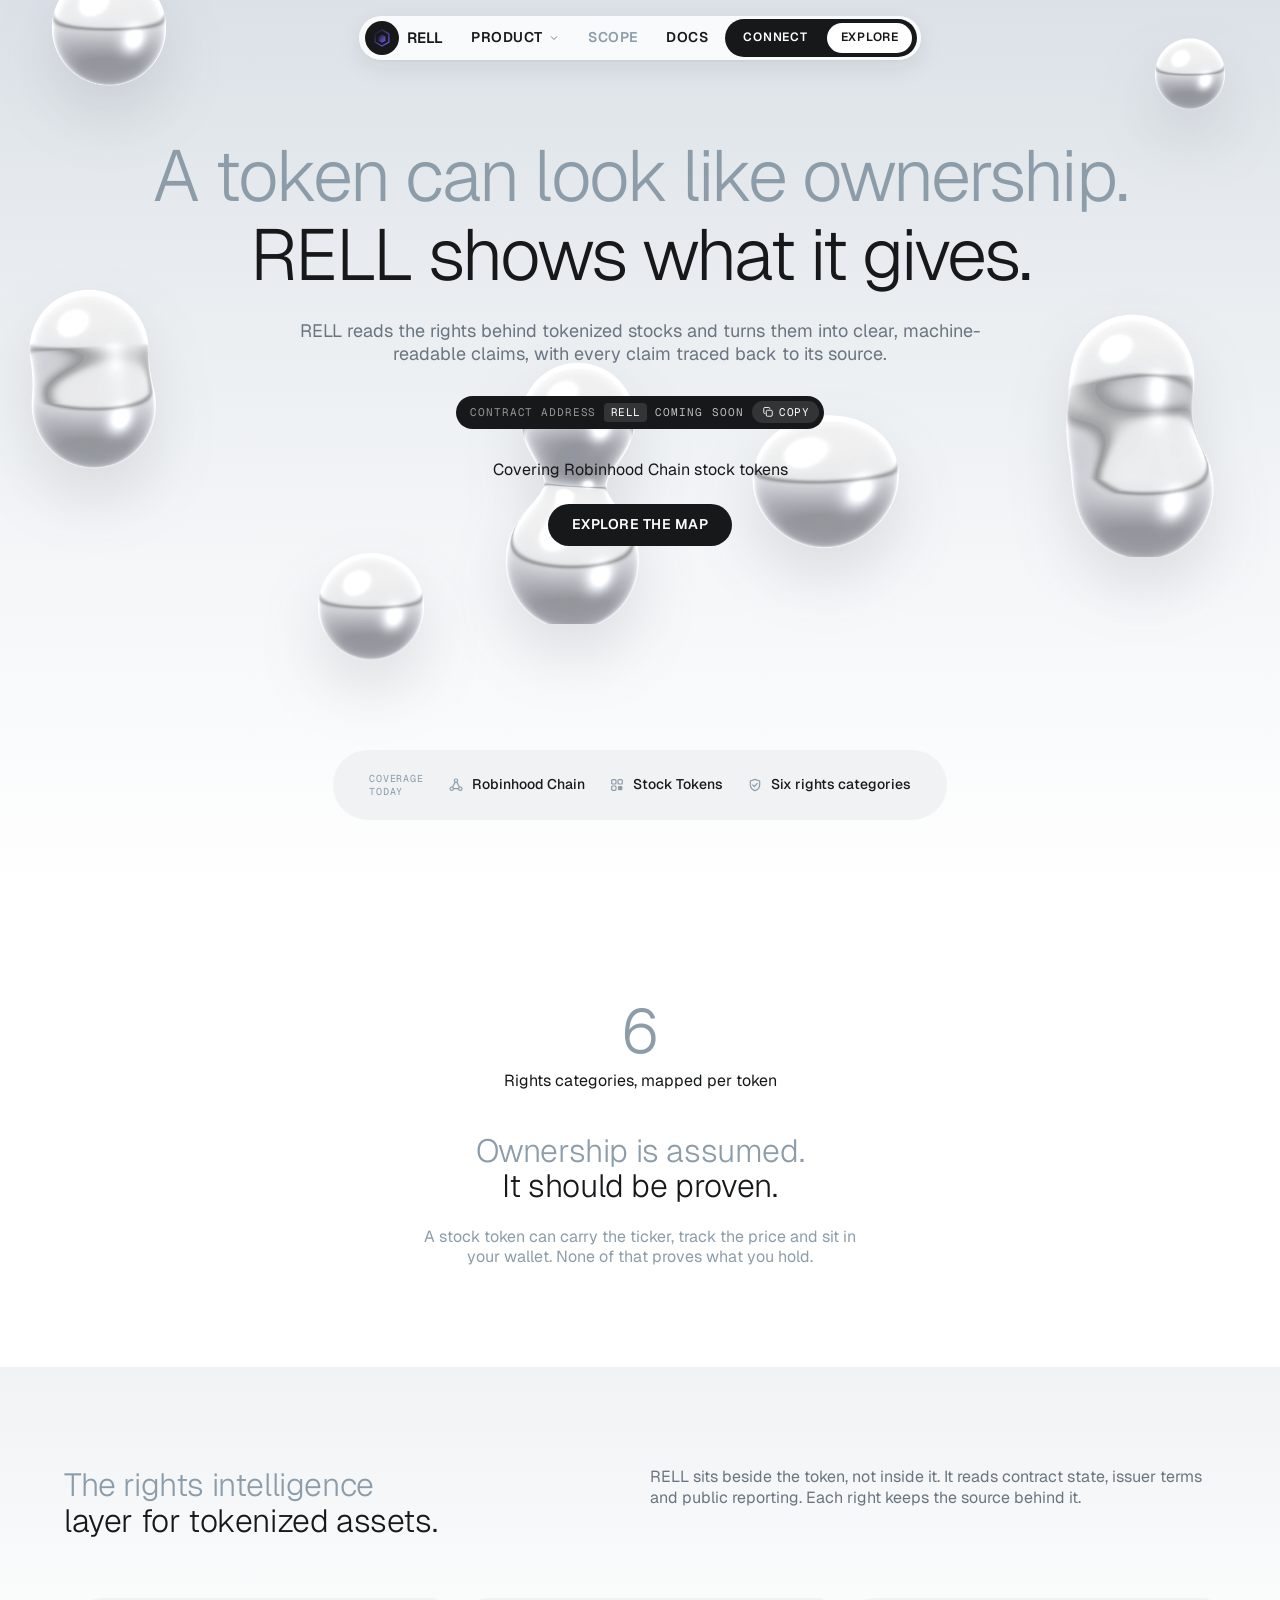
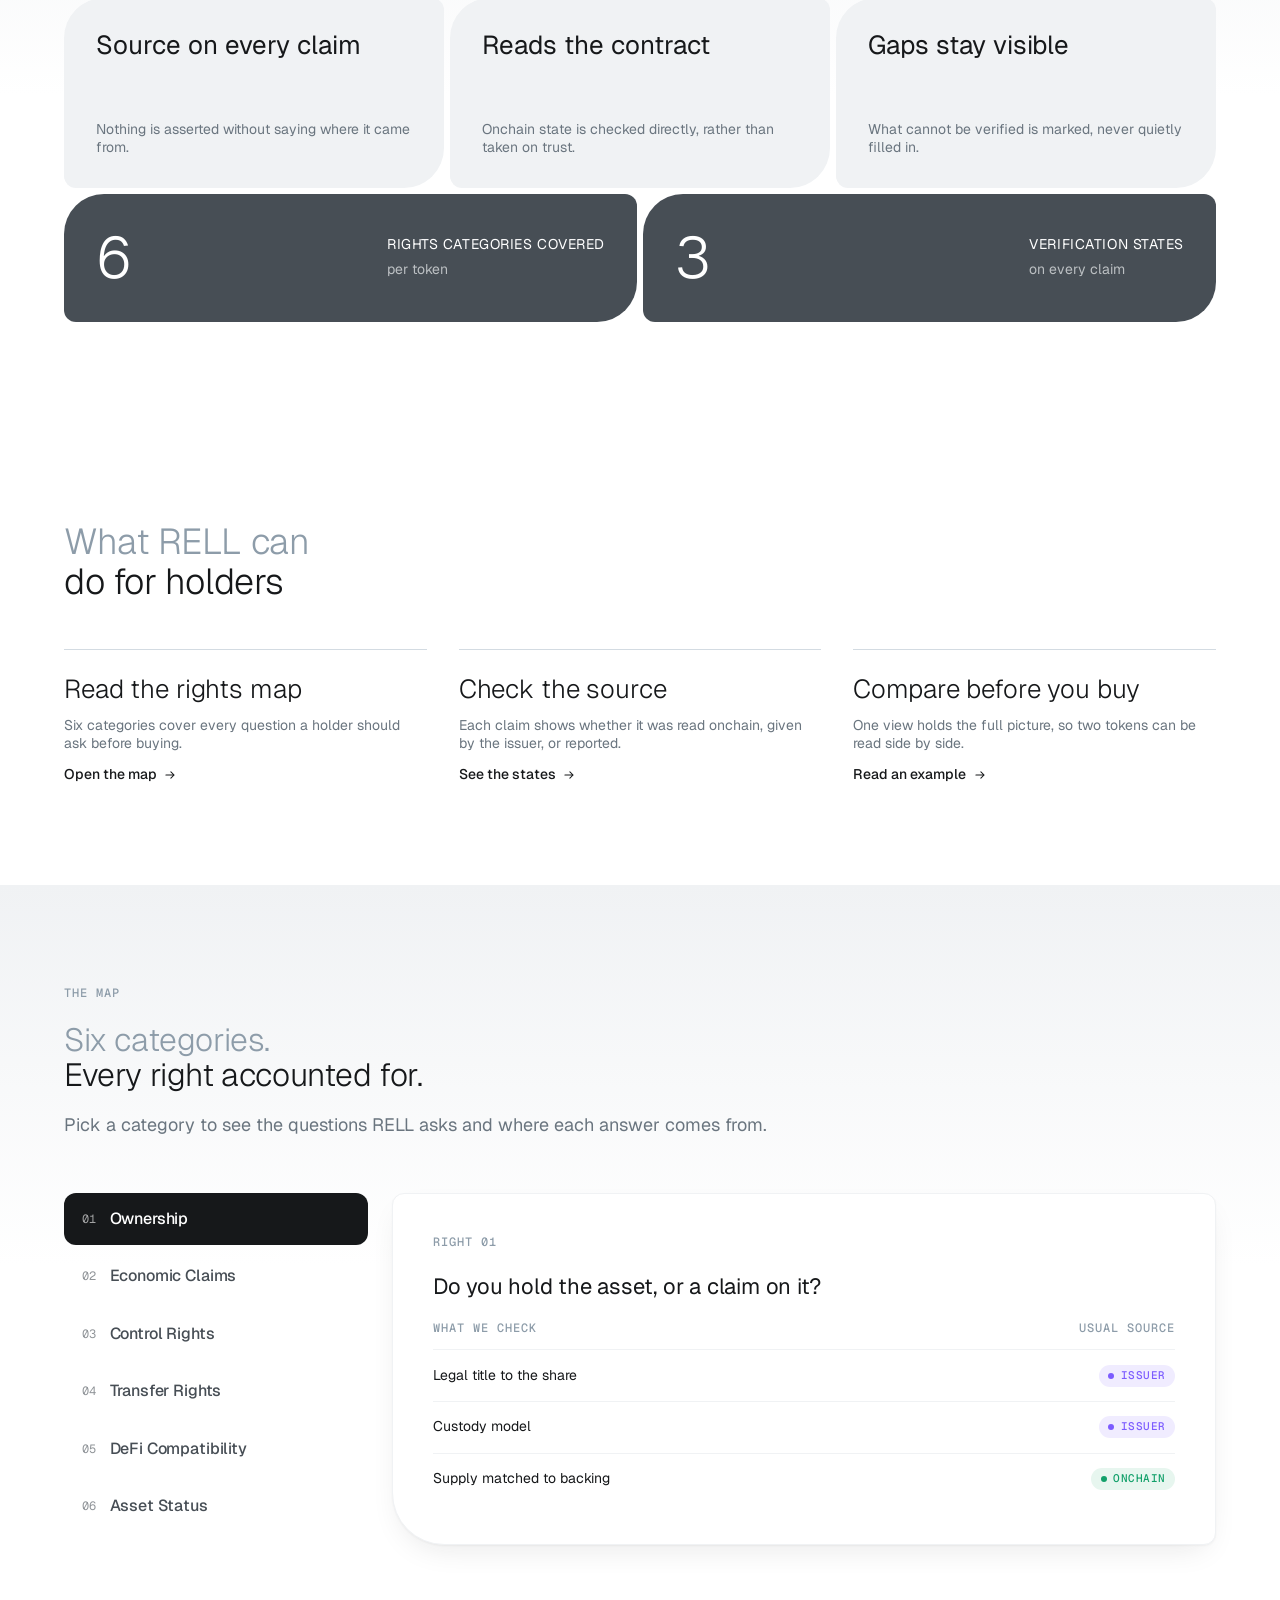
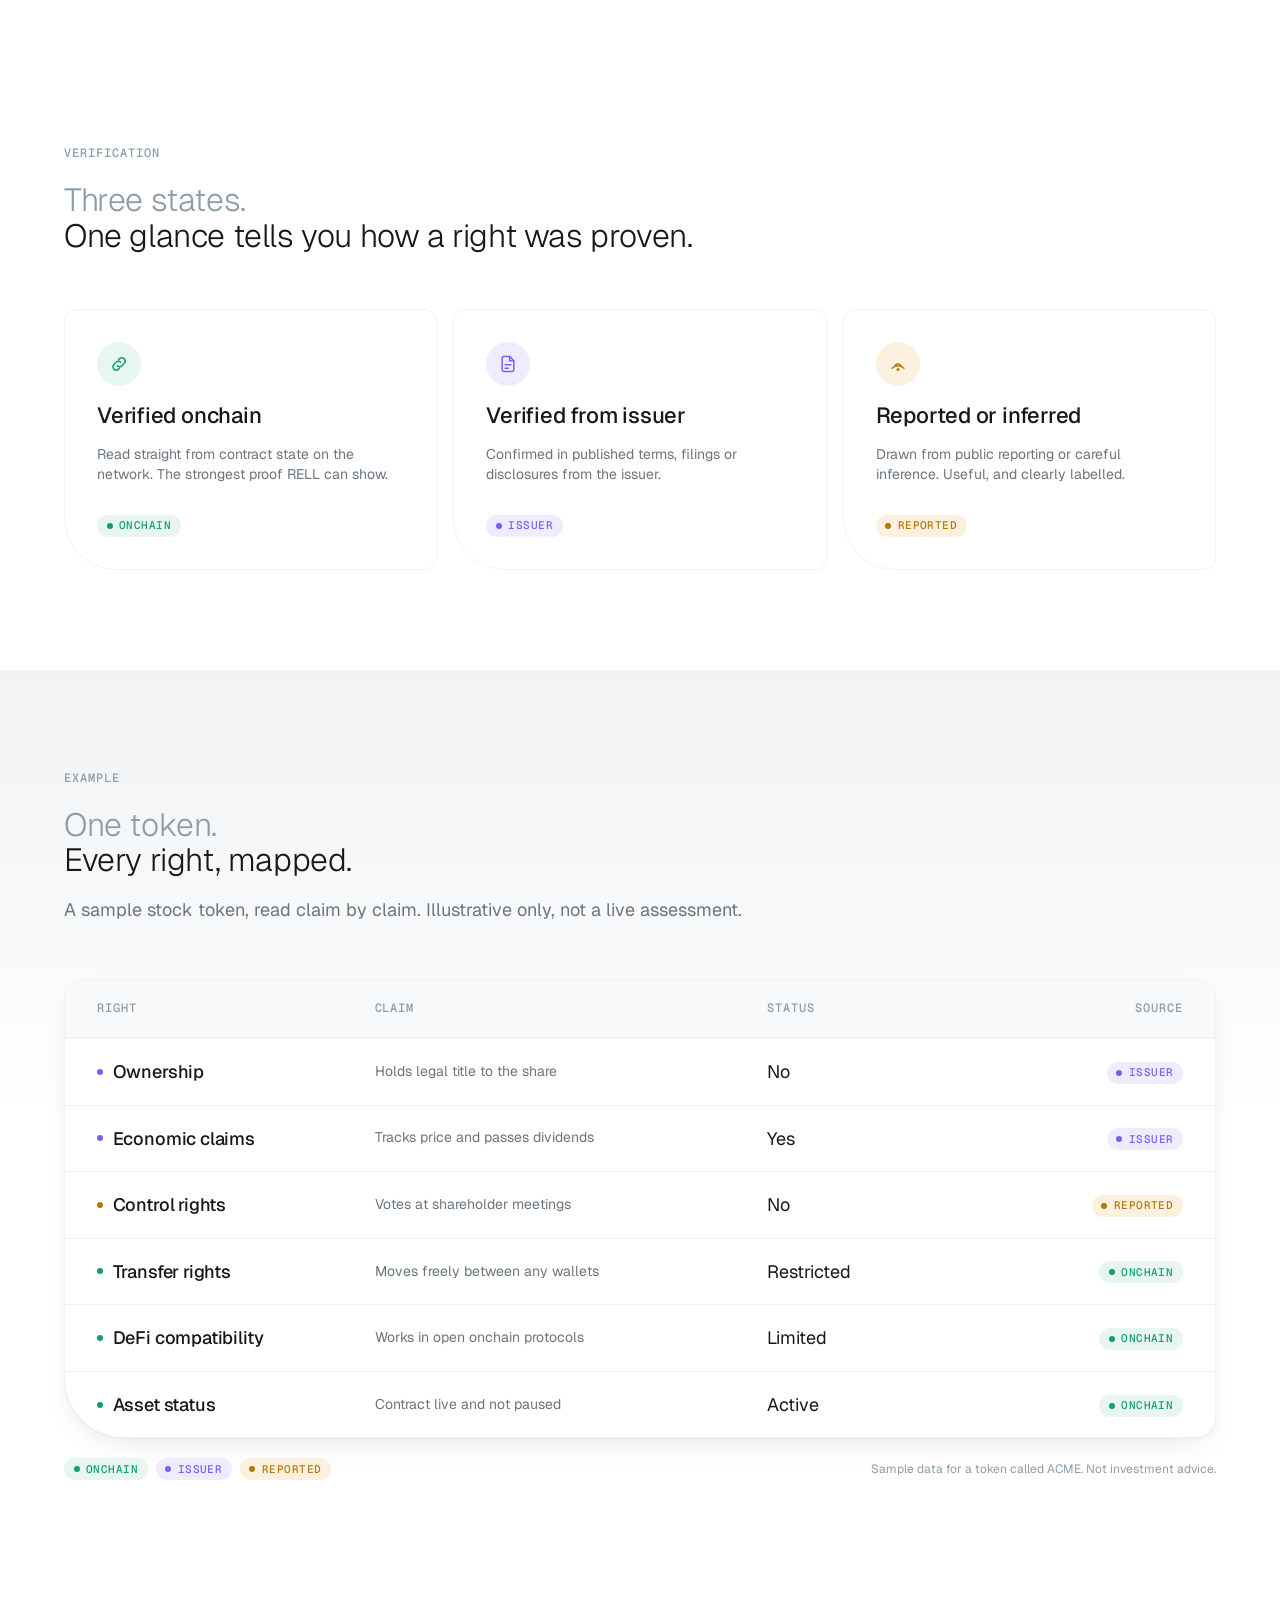
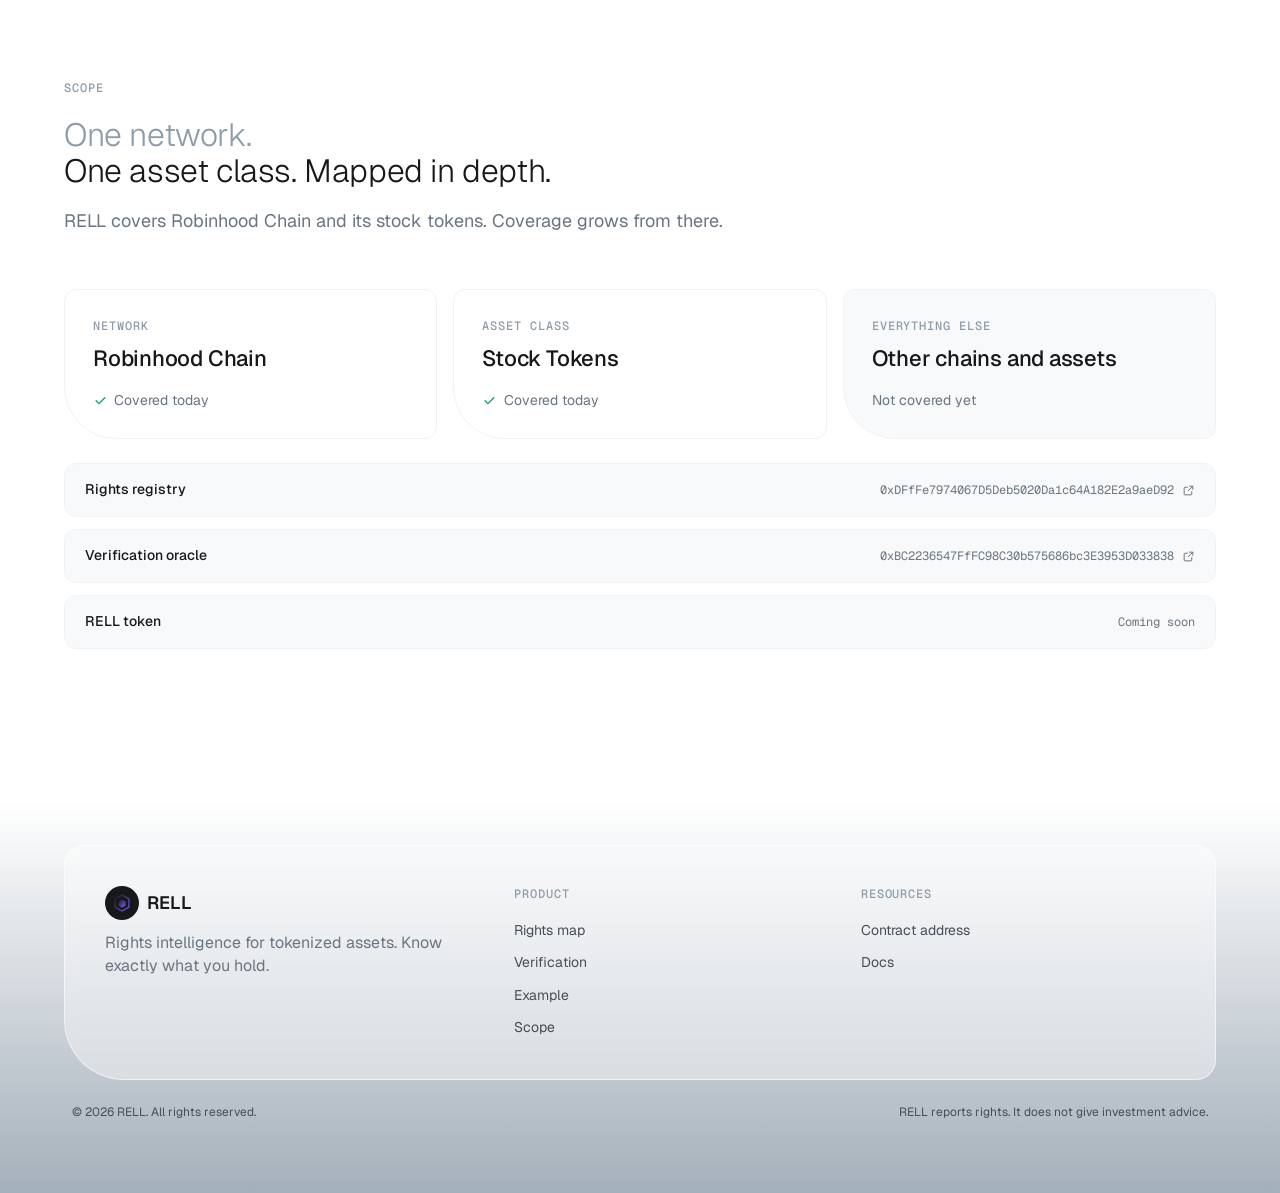
==== commit 03d50d63: "Work through the client notes and add the docs page Move the hero block down.   The nav no longer cl" ====
--- a/index.html
+++ b/index.html
@@ -63,24 +63,6 @@
 
   <div class="page" id="top">
 
-    <!-- Contract address bar ------------------------------------------------ -->
-    <div class="ca-bar" id="contract" data-ca-bar data-state="soon">
-      <div class="ca-bar__inner">
-        <span class="ca-bar__label">Contract address</span>
-        <span class="ca-bar__value">
-          <span class="ca-bar__symbol" data-config-text="token.symbol">RELL</span>
-          <span class="ca-bar__text" data-ca-text aria-live="polite">Coming soon</span>
-          <a class="ca-bar__explorer" data-ca-explorer href="#" target="_blank" rel="noopener noreferrer" hidden aria-label="View the token on the explorer">
-            <svg width="13" height="13" aria-hidden="true"><use href="#i-external"/></svg>
-          </a>
-        </span>
-        <button class="ca-bar__copy" type="button" data-ca-copy data-copy-state="idle" aria-label="Copy the contract address">
-          <svg aria-hidden="true"><use href="#i-copy"/></svg>
-          <span data-ca-copy-text>Copy</span>
-        </button>
-      </div>
-    </div>
-
     <!-- Navigation ---------------------------------------------------------- -->
     <div class="nav-wrap" data-header>
       <nav class="nav" aria-label="Primary">
@@ -102,6 +84,7 @@
             </div>
           </div>
           <a class="nav__link" href="#scope">Scope</a>
+          <a class="nav__link" href="docs.html">Docs</a>
         </div>
 
         <div class="nav__actions">
@@ -134,6 +117,7 @@
           <a href="#verification" data-sheet-close>Verification</a>
           <a href="#example" data-sheet-close>Example</a>
           <a href="#scope" data-sheet-close>Scope</a>
+          <a href="docs.html" data-sheet-close>Docs</a>
         </div>
         <a class="btn btn--primary" href="#map" data-sheet-close>Explore the map</a>
       </div>
@@ -159,8 +143,24 @@
             RELL shows what it gives.
           </h1>
           <p class="lede hero__lede" data-reveal data-reveal-delay="0.06">
-            RELL reads the rights behind tokenized stocks. Every claim arrives with the source it came from.
+            RELL reads the rights behind tokenized stocks and turns them into clear, machine-readable claims, with every claim traced back to its source.
           </p>
+          <div class="ca-bar" id="contract" data-ca-bar data-state="soon" data-reveal data-reveal-delay="0.1">
+            <div class="ca-bar__inner">
+              <span class="ca-bar__label">Contract address</span>
+              <span class="ca-bar__value">
+                <span class="ca-bar__symbol" data-config-text="token.symbol">RELL</span>
+                <span class="ca-bar__text" data-ca-text aria-live="polite">Coming soon</span>
+                <a class="ca-bar__explorer" data-ca-explorer href="#" target="_blank" rel="noopener noreferrer" hidden aria-label="View the token on the explorer">
+                  <svg width="13" height="13" aria-hidden="true"><use href="#i-external"/></svg>
+                </a>
+              </span>
+              <button class="ca-bar__copy" type="button" data-ca-copy data-copy-state="idle" aria-label="Copy the contract address">
+                <svg aria-hidden="true"><use href="#i-copy"/></svg>
+                <span data-ca-copy-text>Copy</span>
+              </button>
+            </div>
+          </div>
           <div class="hero__cta" data-reveal data-reveal-delay="0.12">
             <p class="hero__cta-note">Covering Robinhood Chain stock tokens</p>
             <div class="hero__buttons">
@@ -485,7 +485,7 @@
             <h3>Resources</h3>
             <ul>
               <li><a href="#contract">Contract address</a></li>
-              <li><span class="footer__soon">Docs <em>Soon</em></span></li>
+              <li><a href="docs.html">Docs</a></li>
             </ul>
           </div>
         </div>
--- a/css/tokens.css
+++ b/css/tokens.css
@@ -46,7 +46,7 @@
   --font-mono: "Geist Mono", ui-monospace, "SFMono-Regular", Menlo, Consolas, monospace;
 
   --h1: clamp(2.25rem, 1.35rem + 4vw, 4.5rem);
-  --h2: clamp(2rem, 1.5rem + 2.2vw, 3rem);
+  --h2: clamp(1.75rem, 1.4rem + 1.1vw, 2rem);
   --h3: clamp(1.75rem, 1.4rem + 1.5vw, 2.25rem);
   --h4: clamp(1.125rem, 1rem + 0.5vw, 1.375rem);
   --body: 1rem;
@@ -55,7 +55,7 @@
   --tiny: 0.75rem;
 
   --track-h1: -0.028em;
-  --track-h2: -0.009em;
+  --track-h2: -0.0125em;
   --track-display: -0.028em;
   --track-label: 0.08em;
   --leading-display: 1.1;
@@ -66,7 +66,6 @@
   --gutter: 1.25rem;
   --section-y: 5rem;
   --nav-h: 2.75rem;
-  --ca-h: 2.25rem;
 
   /* Radii. The large bottom left corner is the signature shape. */
   --r-sm: 0.5rem;
--- a/css/components.css
+++ b/css/components.css
@@ -4,17 +4,16 @@
 
 /* Contract address bar ----------------------------------------------------- */
 
+/* The bar used to be pinned across the top of the page. The client wants it
+   in the hero, under the sub heading, so it is an inline pill now. */
 .ca-bar {
-  position: fixed;
-  top: 0;
-  left: 0;
-  z-index: 110;
-  width: 100%;
-  min-height: var(--ca-h);
   display: flex;
   align-items: center;
   justify-content: center;
-  padding: 0.35rem var(--gutter);
+  max-width: 100%;
+  margin: 1.5rem auto 0;
+  padding: 0.35rem 0.35rem 0.35rem 0.9rem;
+  border-radius: var(--r-pill);
   background: var(--black);
   color: var(--white);
 }
@@ -112,7 +111,7 @@
 
 .nav-wrap {
   position: fixed;
-  top: calc(var(--ca-h) + 0.75rem);
+  top: 1rem;
   left: 0;
   z-index: 100;
   width: 100%;
@@ -222,6 +221,17 @@
   animation: menu-in var(--fast) var(--ease-out);
 }
 
+/* The menu sits 0.5rem below the trigger. Without this bridge the pointer
+   crosses a dead gap on the way down and the group fires mouseleave. */
+.nav__menu::before {
+  content: "";
+  position: absolute;
+  left: 0;
+  right: 0;
+  top: -0.5rem;
+  height: 0.5rem;
+}
+
 .nav__menu[hidden] { display: none; }
 
 @keyframes menu-in {
--- a/css/sections.css
+++ b/css/sections.css
@@ -15,8 +15,10 @@
   /* The reference starts the heading near the top of the band rather than
      centring it, which is why ours sat about 150px too low. */
   justify-content: flex-start;
-  min-height: calc(100vh - var(--ca-h));
-  padding-top: calc(var(--ca-h) + 3.625rem);
+  min-height: 100vh;
+  /* Clears the floating nav, then the extra breathing room the client asked
+     for so the heading block sits a little lower in the band. */
+  padding-top: 8.5rem;
   padding-bottom: 7.5rem;
   overflow: hidden;
   background: linear-gradient(180deg, #dbe1e7 0%, #e7ebef 26%, #f4f6f8 62%, var(--white) 100%);
@@ -279,7 +281,7 @@
   font-size: 1.625rem;
   font-weight: 400;
   line-height: 1.2;
-  letter-spacing: -0.01em;
+  letter-spacing: normal;
 }
 
 .h4 {
@@ -304,7 +306,7 @@
 
 .metric__number {
   font-family: var(--font-display);
-  font-size: clamp(2.75rem, 1.8rem + 3.2vw, 3.625rem);
+  font-size: clamp(2.75rem, 1.7rem + 3.6vw, 3.625rem);
   font-weight: 300;
   line-height: 1.1;
 }
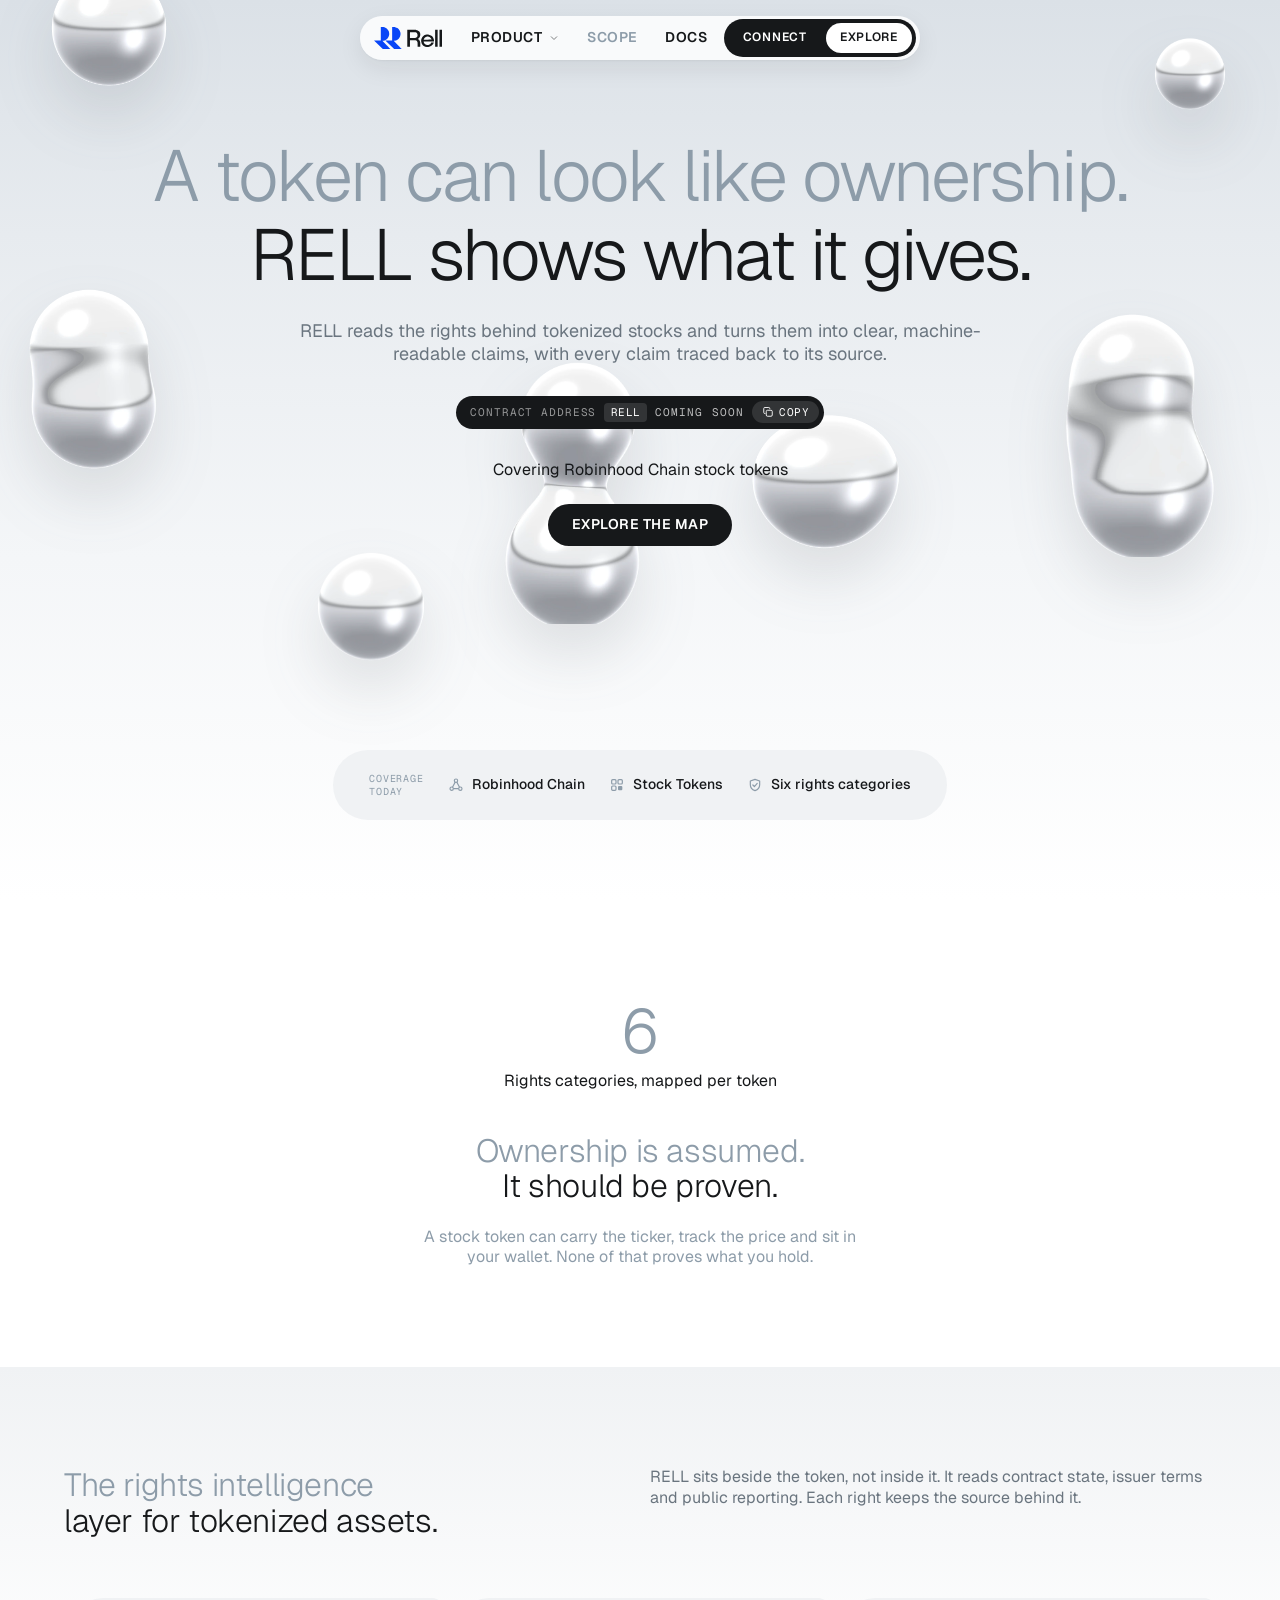
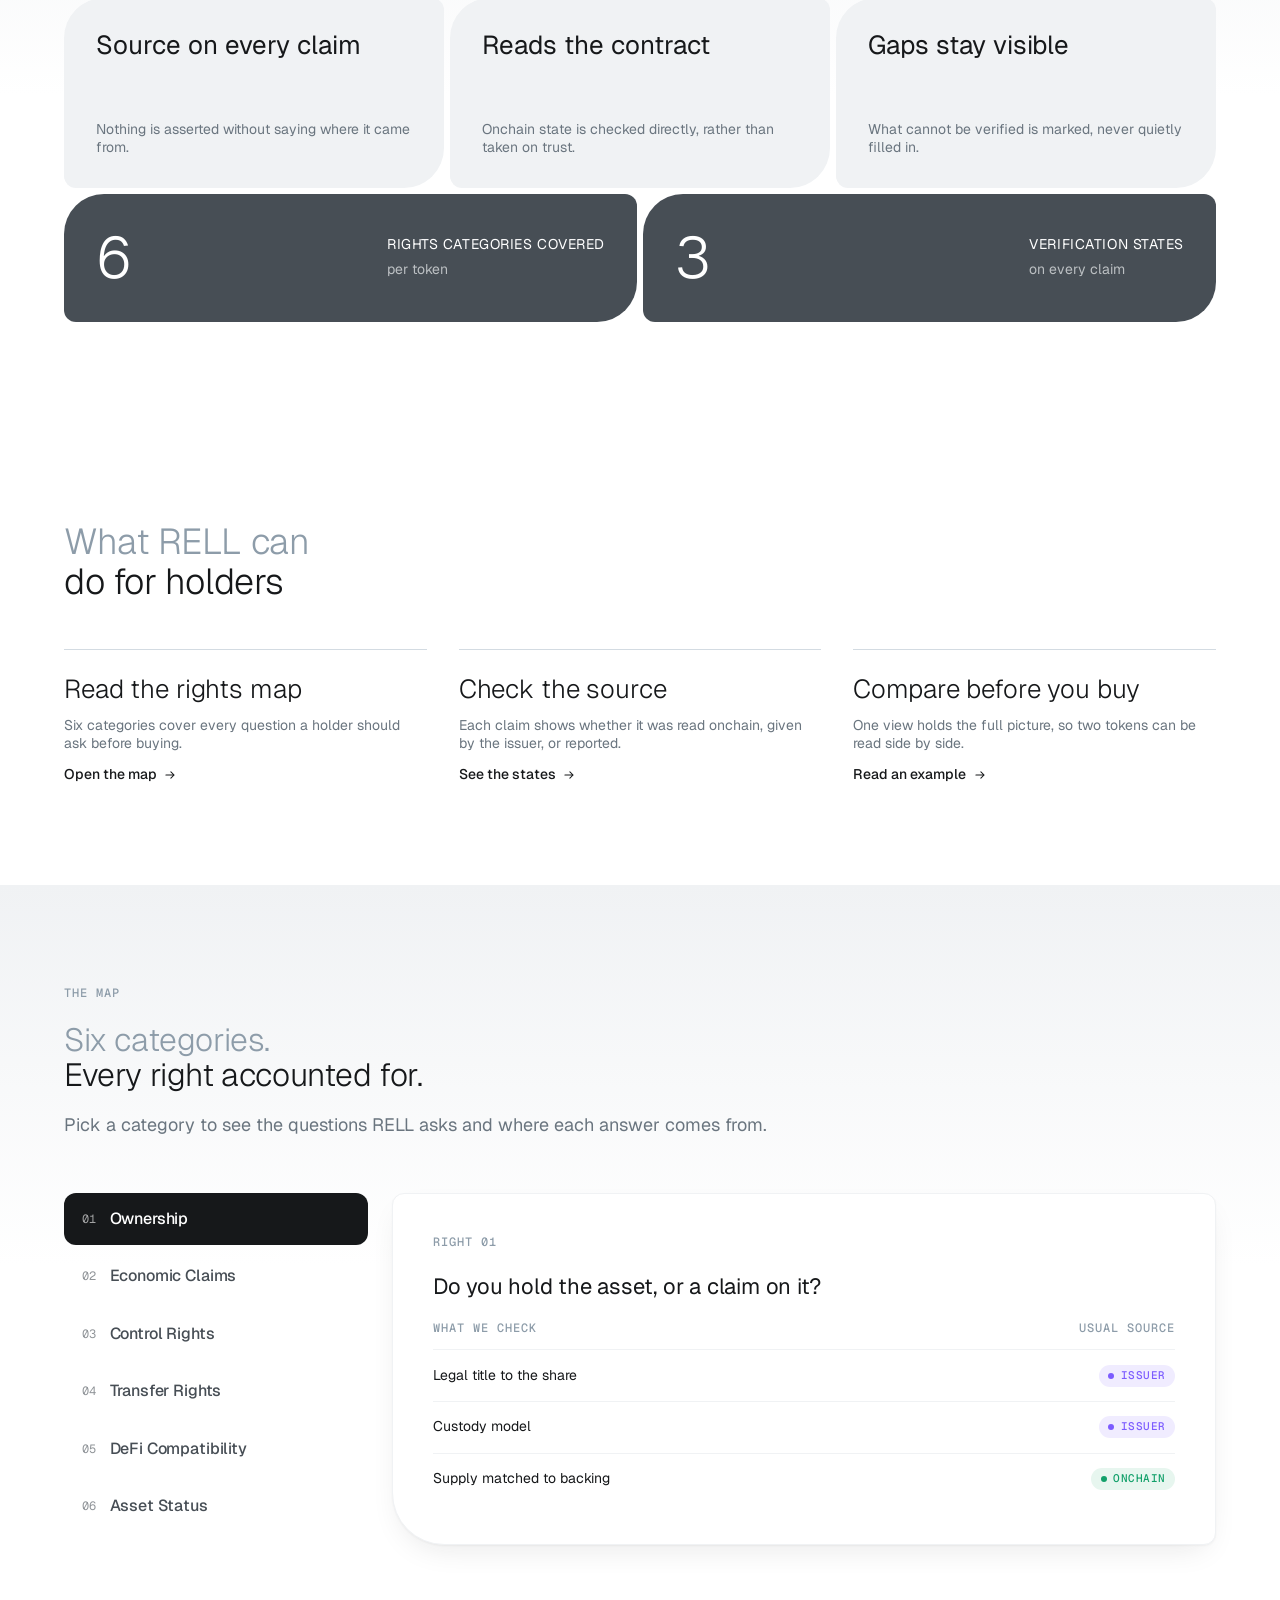
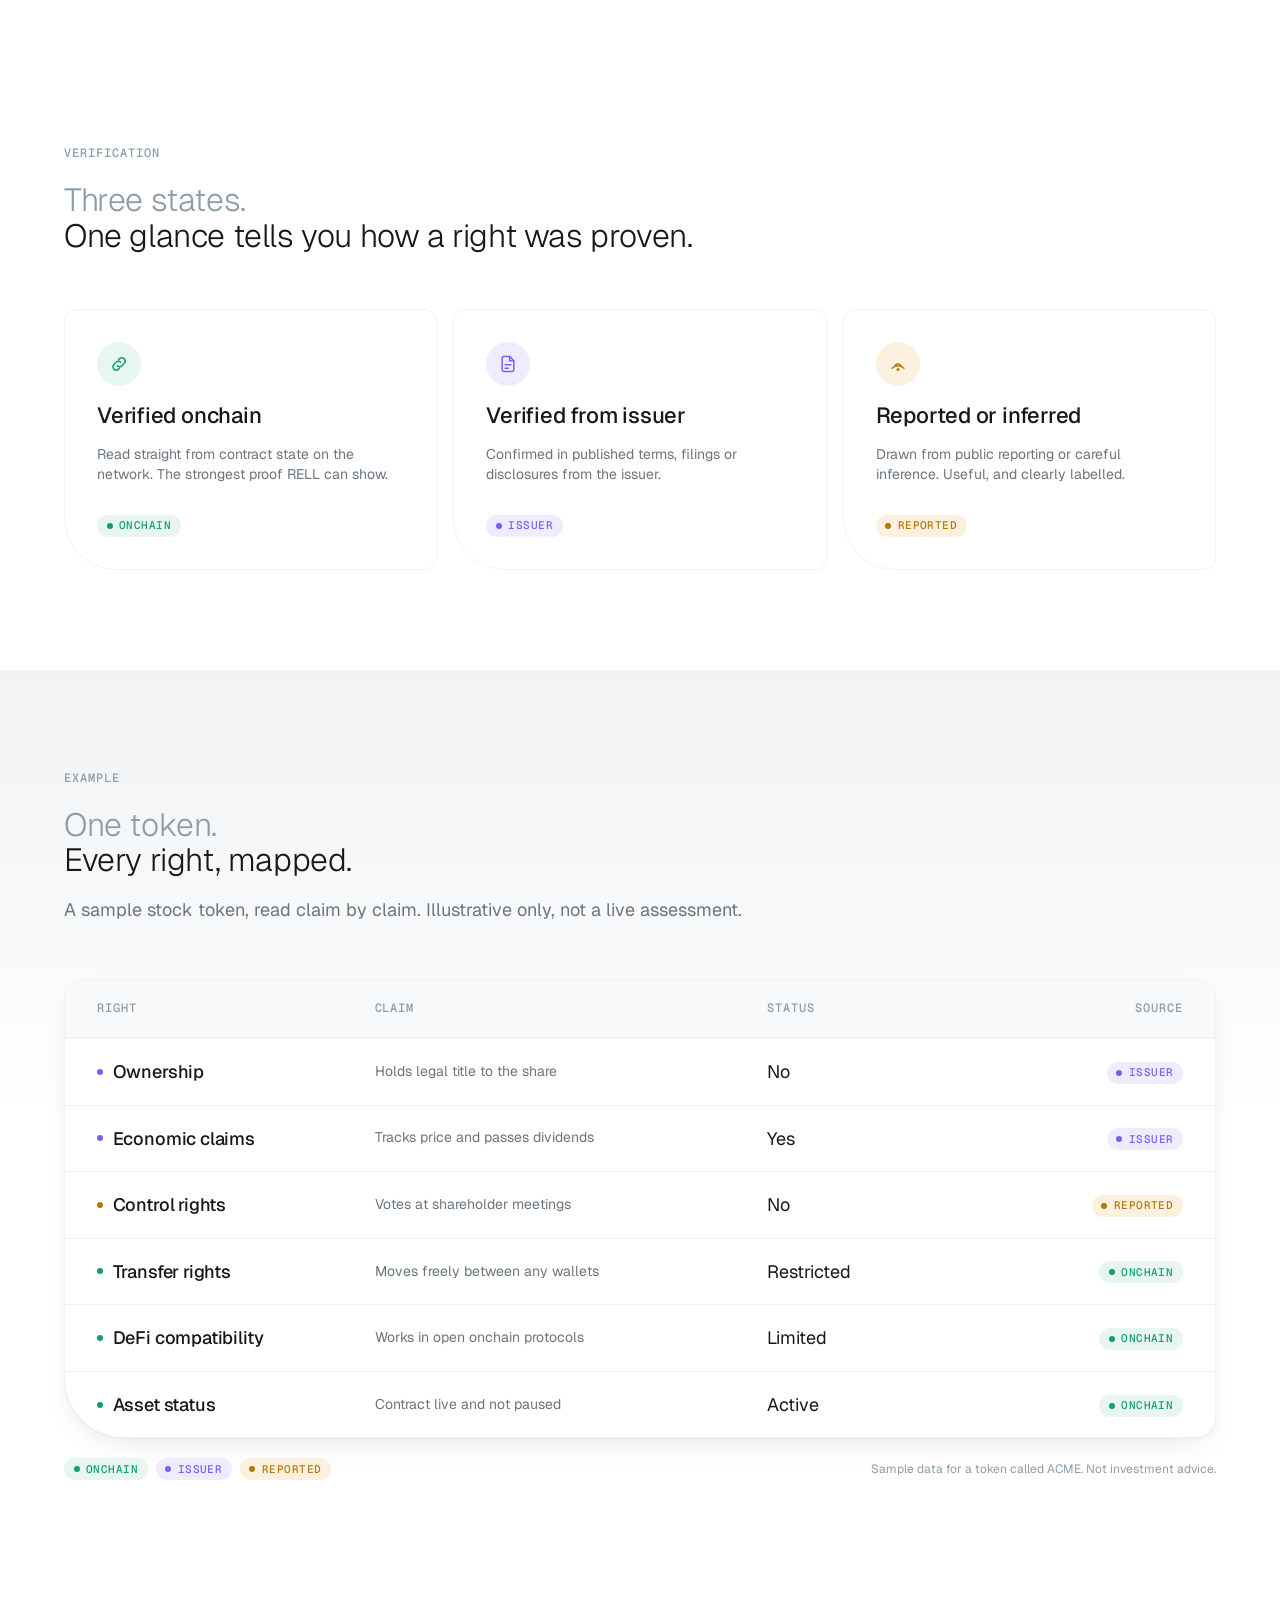
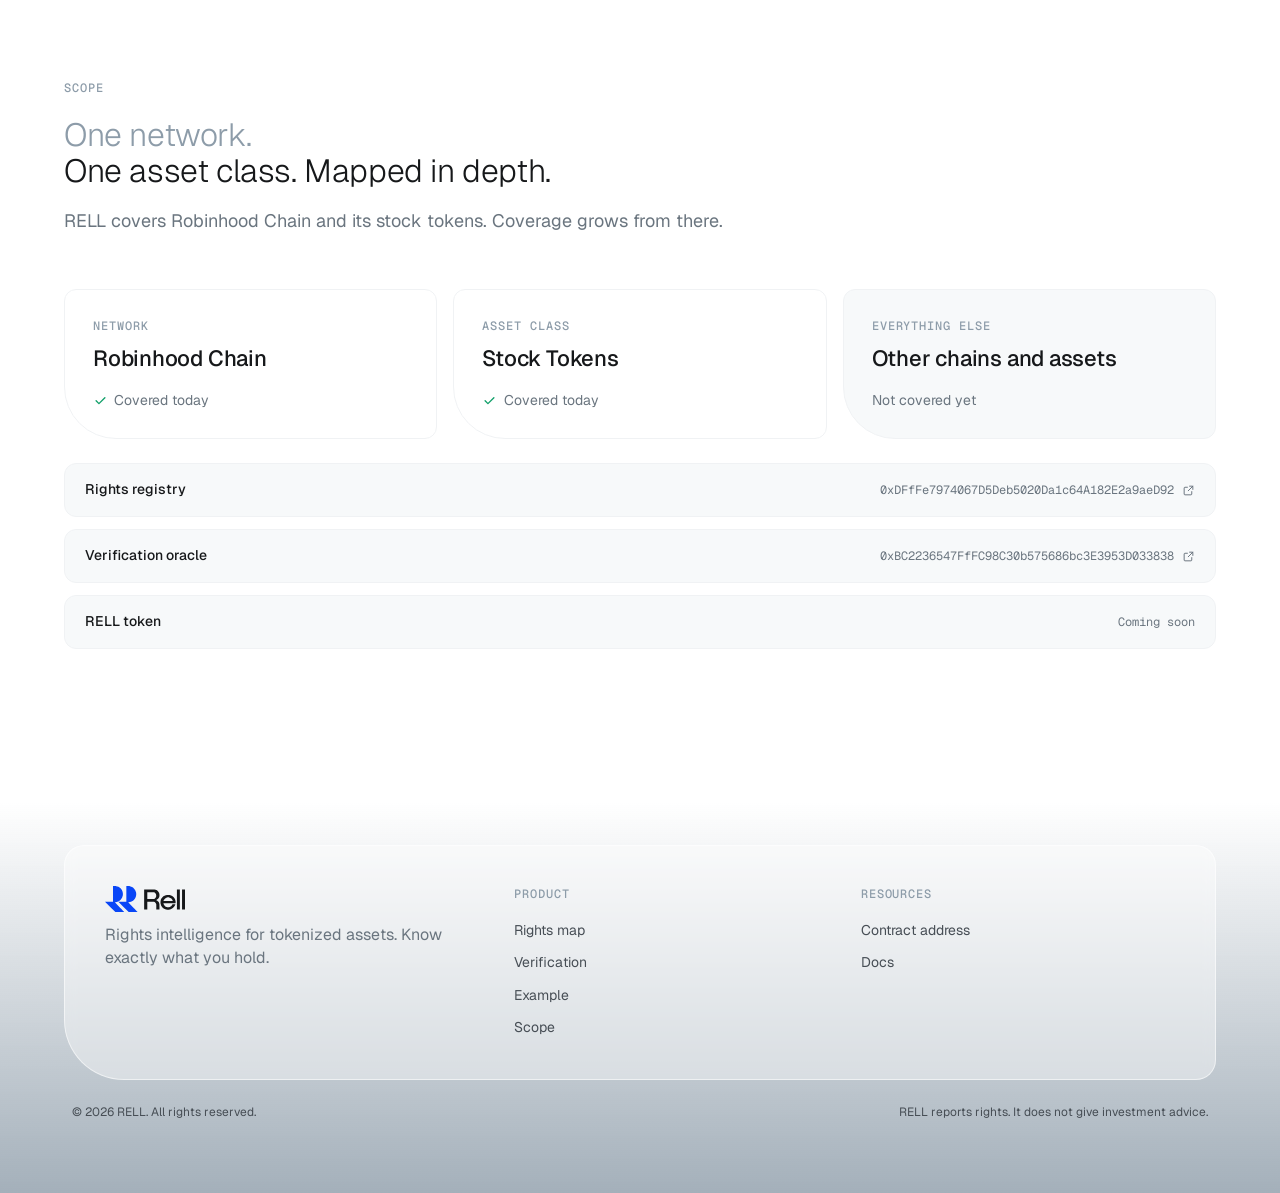
==== commit f9413305: "Install the supplied logo across the site The kit arrived as five 4167px squares: the lockup with da" ====
--- a/index.html
+++ b/index.html
@@ -36,16 +36,6 @@
   <a class="skip-link" href="#main">Skip to content</a>
 
   <svg width="0" height="0" style="position:absolute" aria-hidden="true" focusable="false">
-    <defs>
-      <linearGradient id="mark-grad" x1="0" y1="0" x2="1" y2="1">
-        <stop offset="0" stop-color="#16181a"/>
-        <stop offset="1" stop-color="#7c5cff"/>
-      </linearGradient>
-    </defs>
-    <symbol id="i-mark" viewBox="0 0 32 32">
-      <path d="M16 3 27 9.5v13L16 29 5 22.5v-13Z" fill="none" stroke="url(#mark-grad)" stroke-width="2"/>
-      <path d="M16 10.5 21.5 13.7v6.6L16 23.5l-5.5-3.2v-6.6Z" fill="url(#mark-grad)"/>
-    </symbol>
     <symbol id="i-copy" viewBox="0 0 24 24"><rect x="8.5" y="8.5" width="12" height="12" rx="2.5" fill="none" stroke="currentColor" stroke-width="1.8"/><path d="M15.5 5.5v-.5a2 2 0 0 0-2-2h-8a2 2 0 0 0-2 2v8a2 2 0 0 0 2 2h.5" fill="none" stroke="currentColor" stroke-width="1.8" stroke-linecap="round"/></symbol>
     <symbol id="i-check" viewBox="0 0 24 24"><path d="m5 12.5 4.5 4.5L19 7.5" fill="none" stroke="currentColor" stroke-width="2.2" stroke-linecap="round" stroke-linejoin="round"/></symbol>
     <symbol id="i-arrow" viewBox="0 0 24 24"><path d="M5 12h14m-5.5-5.5L19 12l-5.5 5.5" fill="none" stroke="currentColor" stroke-width="1.8" stroke-linecap="round" stroke-linejoin="round"/></symbol>
@@ -66,9 +56,8 @@
     <!-- Navigation ---------------------------------------------------------- -->
     <div class="nav-wrap" data-header>
       <nav class="nav" aria-label="Primary">
-        <a class="nav__brand" href="#top">
-          <svg class="nav__mark" aria-hidden="true"><use href="#i-mark"/></svg>
-          RELL
+        <a class="nav__brand" href="#top" aria-label="RELL home">
+          <img class="brand-logo" src="assets/brand/logo-lockup.svg" width="2305" height="745" alt="Rell">
         </a>
 
         <div class="nav__links">
@@ -104,9 +93,8 @@
       <div class="sheet__scrim" data-sheet-close></div>
       <div class="sheet__panel" role="dialog" aria-modal="true" aria-label="Menu">
         <div class="sheet__head">
-          <a class="nav__brand" href="#top" data-sheet-close>
-            <svg class="nav__mark" aria-hidden="true"><use href="#i-mark"/></svg>
-            RELL
+          <a class="nav__brand" href="#top" data-sheet-close aria-label="RELL home">
+            <img class="brand-logo" src="assets/brand/logo-lockup.svg" width="2305" height="745" alt="Rell">
           </a>
           <button class="sheet__close" type="button" data-sheet-close aria-label="Close menu">
             <svg width="18" height="18" aria-hidden="true"><use href="#i-close"/></svg>
@@ -465,8 +453,7 @@
         <div class="footer__inner">
           <div class="footer__brand">
             <span class="footer__word">
-              <svg class="nav__mark" aria-hidden="true"><use href="#i-mark"/></svg>
-              RELL
+              <img class="brand-logo brand-logo--footer" src="assets/brand/logo-lockup.svg" width="2305" height="745" alt="Rell">
             </span>
             <p class="muted">Rights intelligence for tokenized assets. Know exactly what you hold.</p>
           </div>
--- a/css/tokens.css
+++ b/css/tokens.css
@@ -1,6 +1,6 @@
 /* ==========================================================================
    RELL design tokens
-   A light, quiet system: white canvas, thin display type, one accent.
+   A light, quiet system: white canvas, thin display type, one brand blue.
    The three verification colors stay semantic, never decorative:
      green  = verified onchain
      purple = verified from issuer
@@ -26,11 +26,15 @@
   --text-2: var(--ink-500);
   --text-3: var(--ink-400);
 
-  /* Accent */
-  --accent: #b87cff;
-  --accent-strong: #7c5cff;
-  --accent-soft: #b87cff;
-  --accent-wash: #f3efff;
+  /* Brand. Sampled from the supplied logo, which is a flat #0946f7. */
+  --brand: #0946f7;
+
+  /* Accent. Follows the brand now, so nothing on the page fights the logo.
+     The purple below stays reserved for the issuer verification state. */
+  --accent: #0946f7;
+  --accent-strong: #0838cc;
+  --accent-soft: #2f62ff;
+  --accent-wash: #e8eeff;
 
   /* Verification states */
   --onchain: #12a06a;
--- a/css/components.css
+++ b/css/components.css
@@ -146,22 +146,19 @@
 .nav__brand {
   display: inline-flex;
   align-items: center;
-  gap: 0.5rem;
-  padding: 0 0.7rem 0 0;
-  font-family: var(--font-display);
-  font-size: 0.9375rem;
-  font-weight: 600;
-  letter-spacing: -0.01em;
-}
-
-.nav__mark {
-  width: 34px;
-  height: 34px;
-  padding: 7px;
+  padding: 0 0.75rem 0 0.5rem;
+}
+
+/* The supplied lockup, one file everywhere. Its own width is set from the
+   height so the 3.09 aspect ratio of the artwork is never squeezed. */
+.brand-logo {
+  width: auto;
+  height: 1.375rem;
   flex-shrink: 0;
-  border-radius: 50%;
-  background: var(--black);
-  color: var(--white);
+}
+
+.brand-logo--footer {
+  height: 1.625rem;
 }
 
 .nav__links {
@@ -585,10 +582,6 @@
 .footer__word {
   display: inline-flex;
   align-items: center;
-  gap: 0.5rem;
-  font-family: var(--font-display);
-  font-size: 1.125rem;
-  font-weight: 600;
 }
 
 .footer__col h3 {
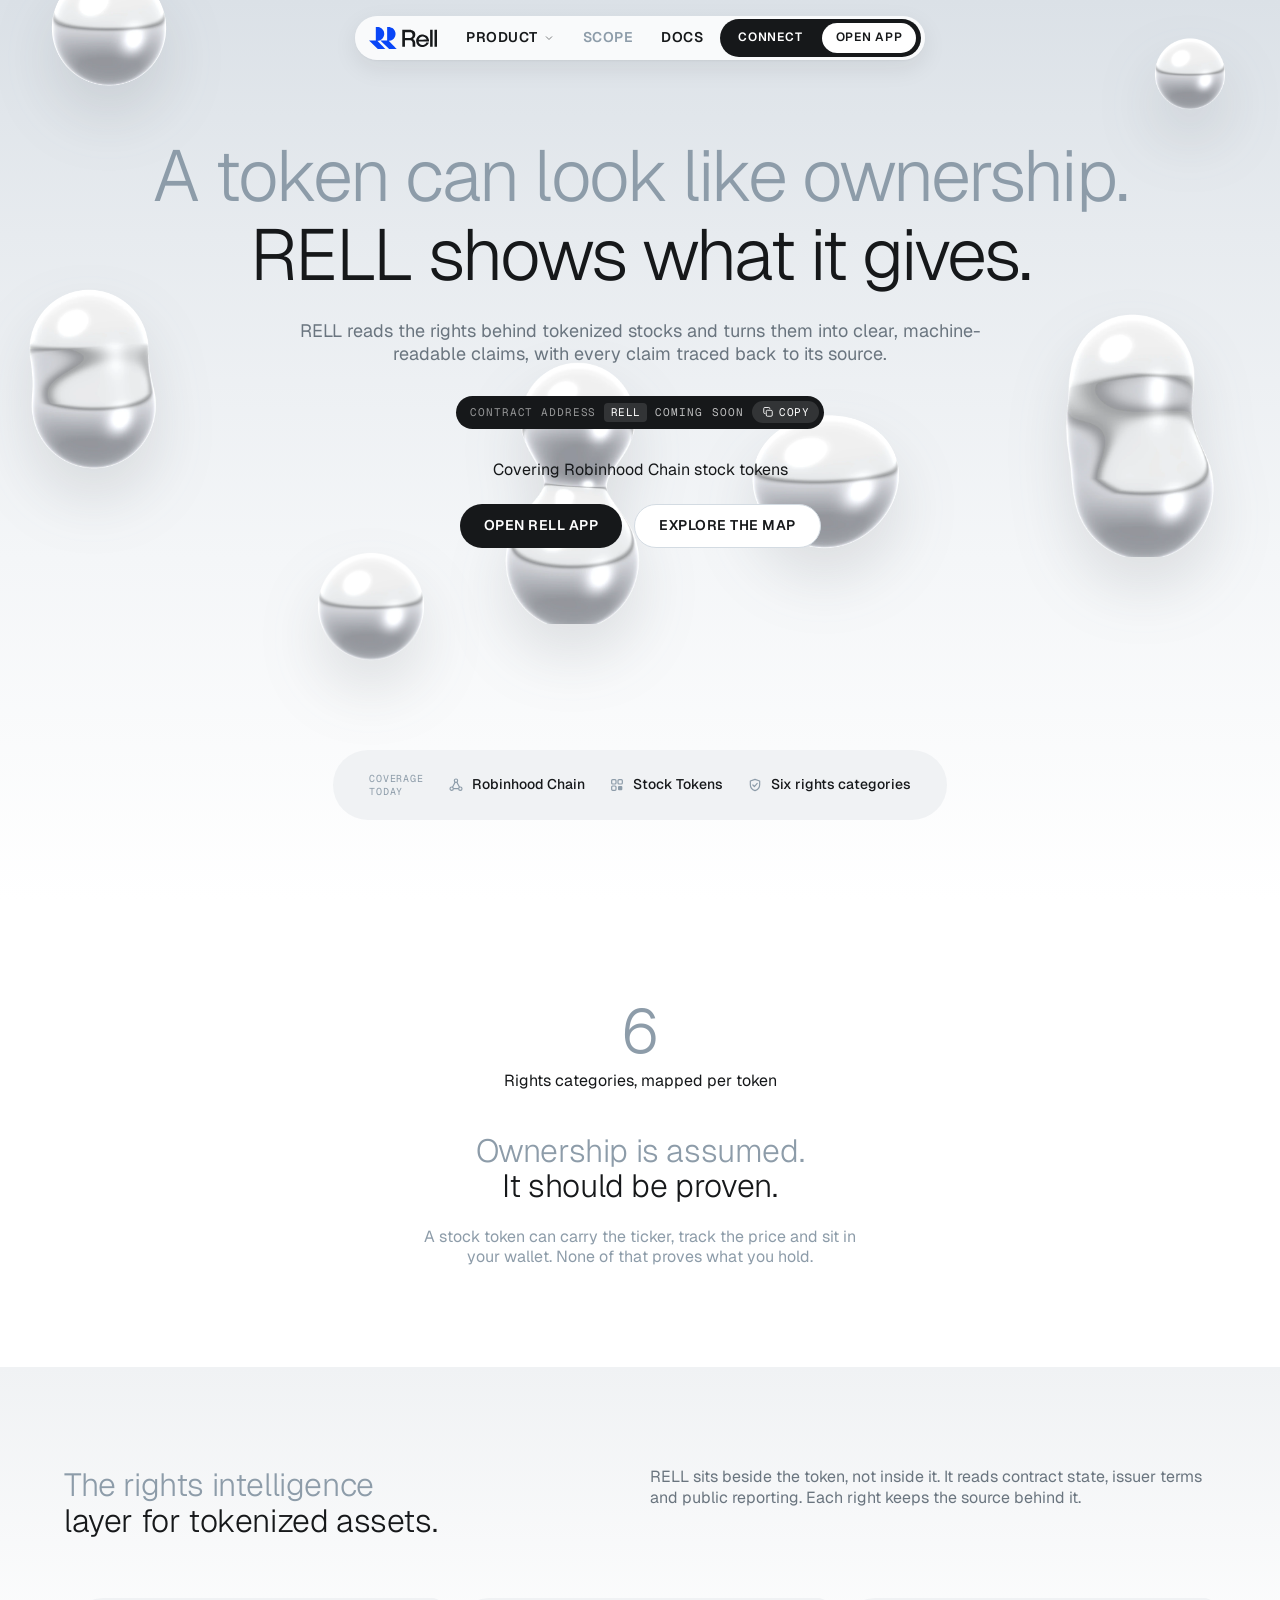
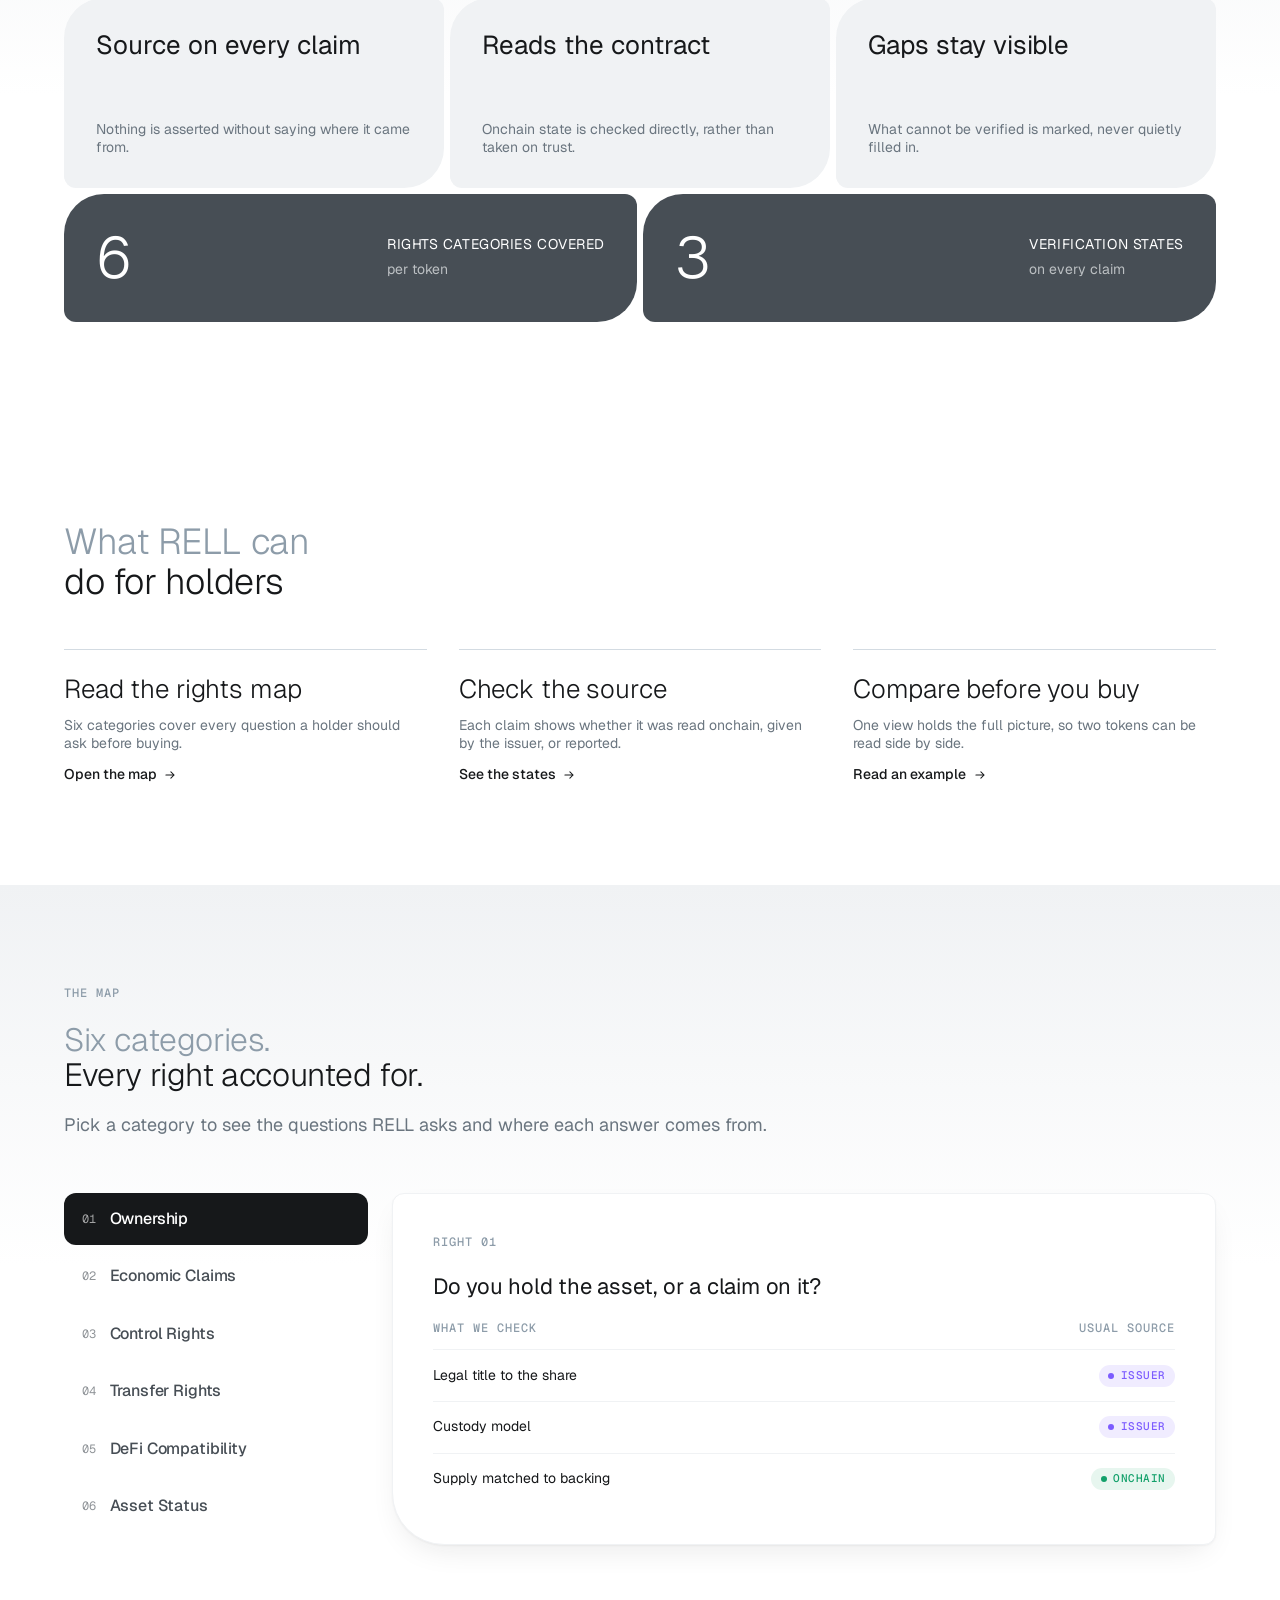
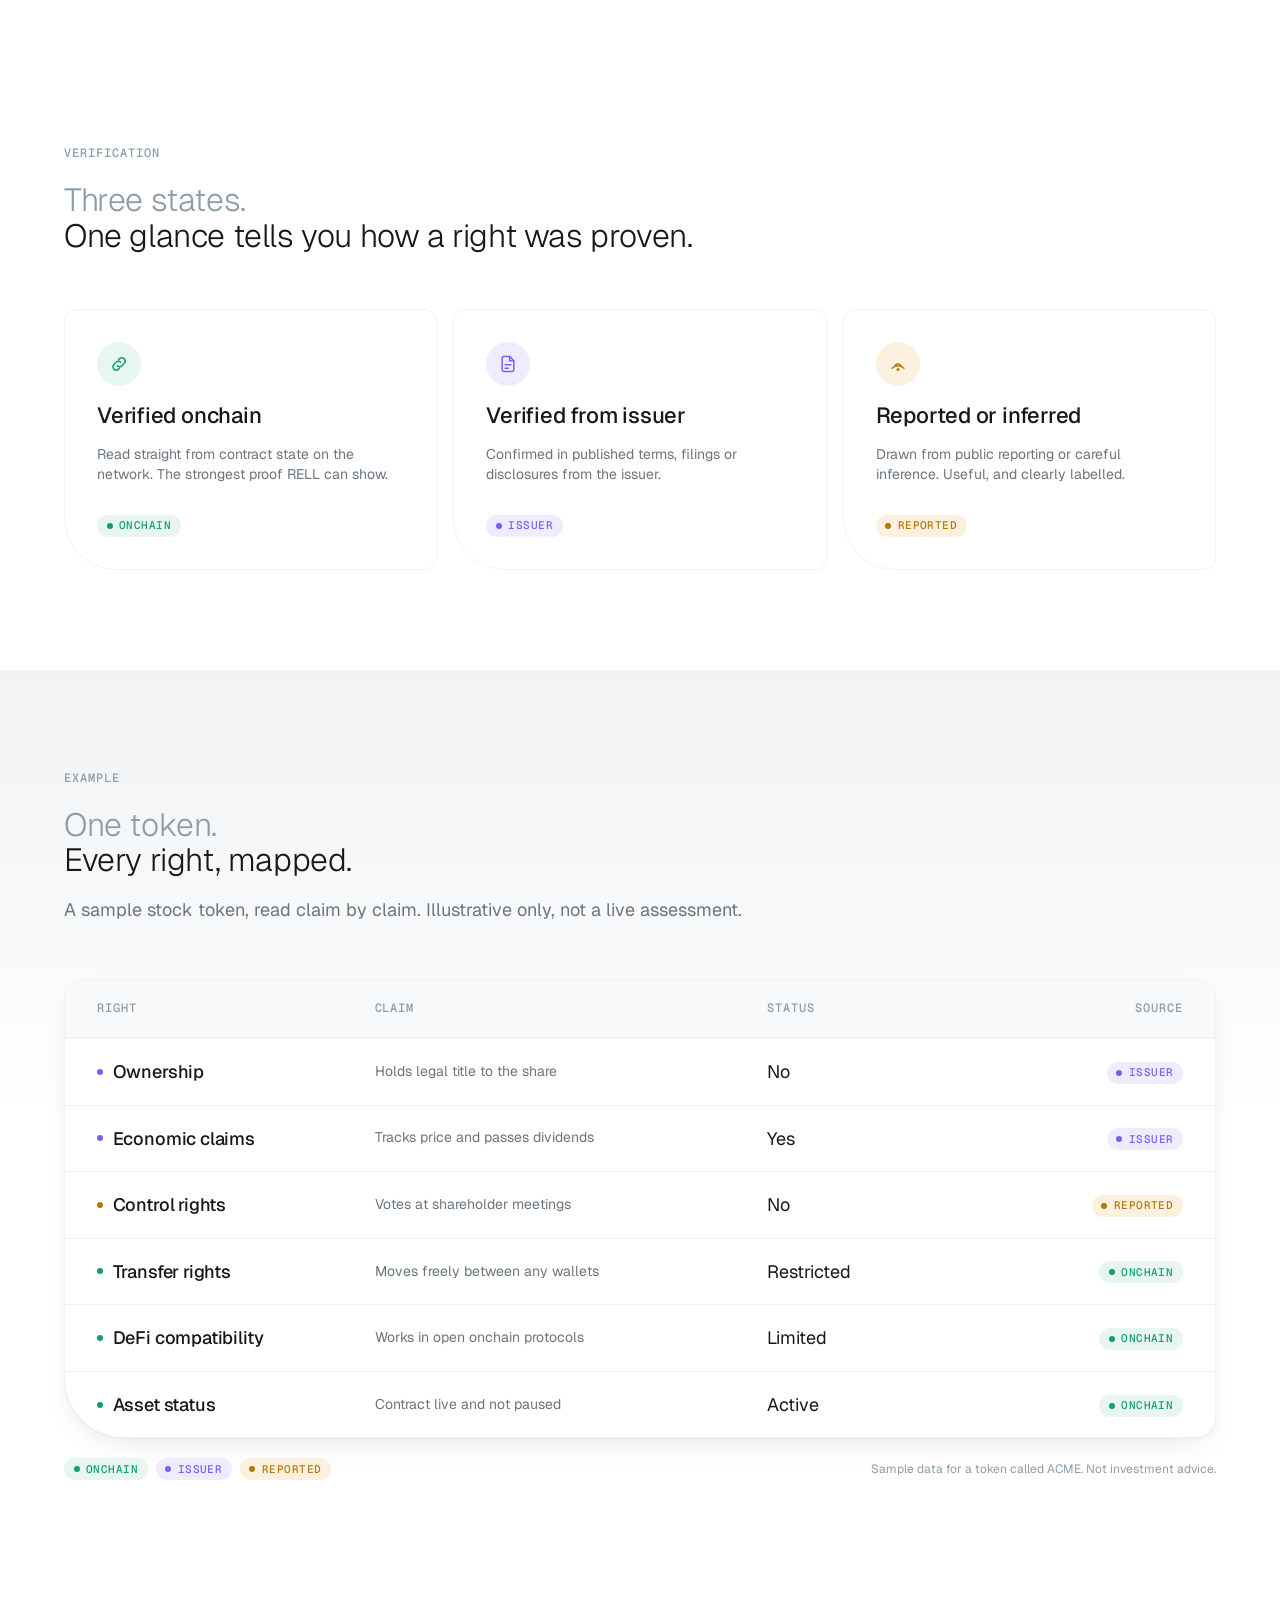
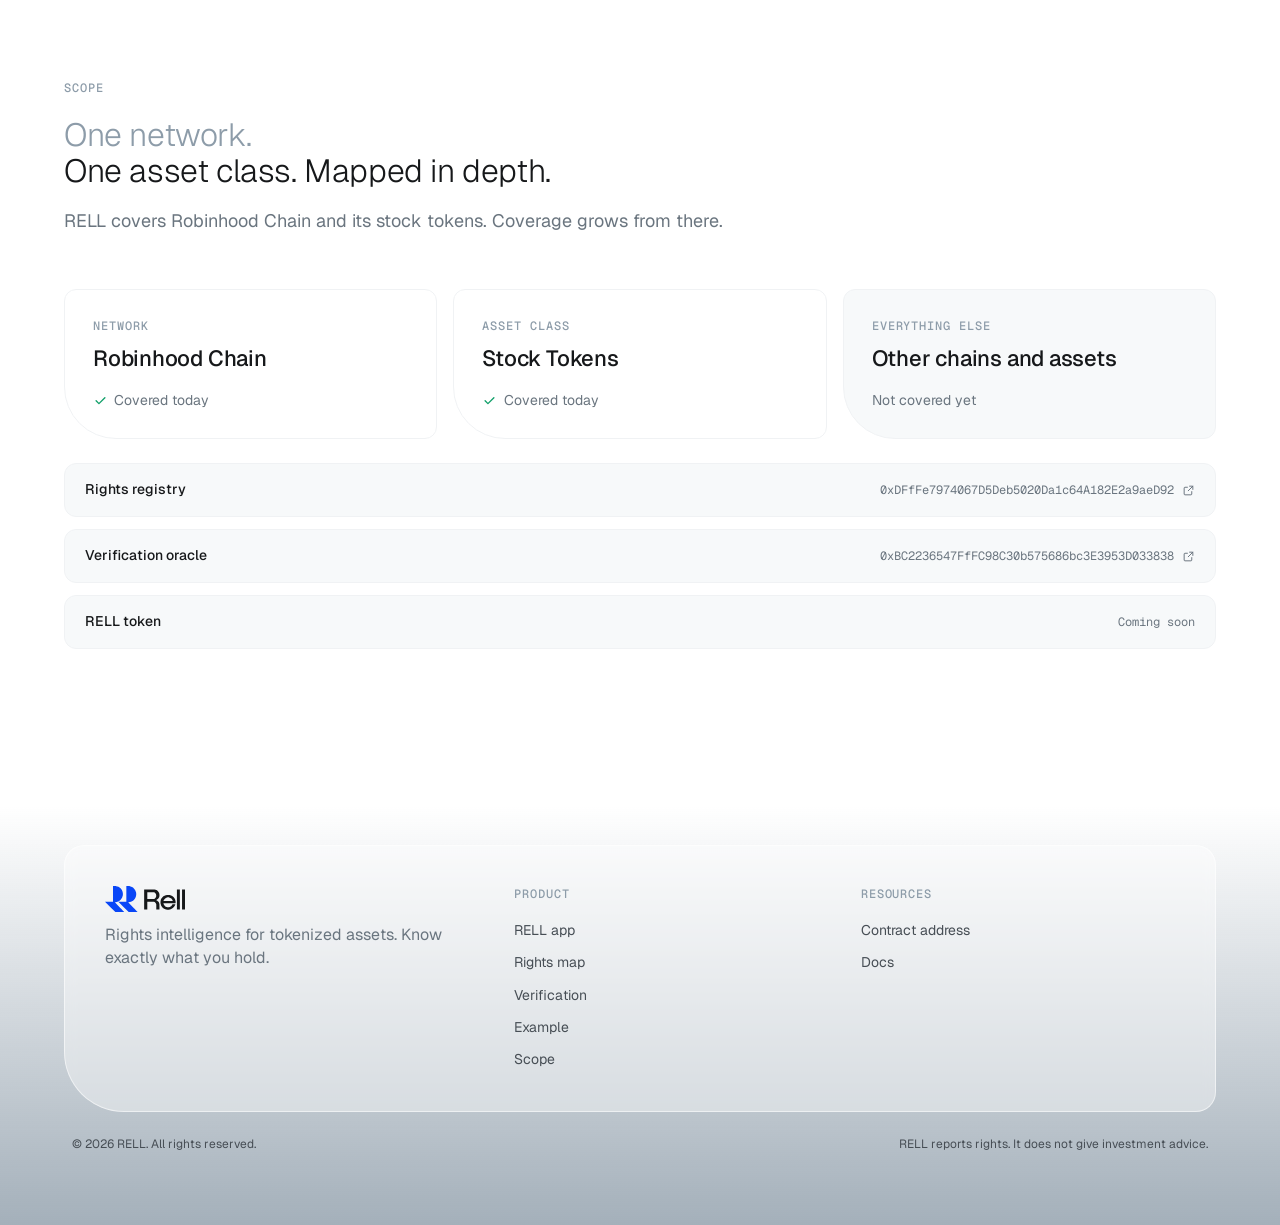
==== commit 1b2e0898: "fix" ====
--- a/index.html
+++ b/index.html
@@ -67,6 +67,7 @@
               <svg aria-hidden="true"><use href="#i-chevron"/></svg>
             </button>
             <div class="nav__menu" id="menu-product" hidden>
+              <a href="app.html">RELL app<span>Read a live rights record</span></a>
               <a href="#map">Rights map<span>Six categories, one view</span></a>
               <a href="#verification">Verification<span>How each claim is proven</span></a>
               <a href="#example">Example<span>A sample token, read in full</span></a>
@@ -80,7 +81,7 @@
           <button class="nav__action" type="button" data-wallet-connect>
             <span data-wallet-label>Connect</span>
           </button>
-          <a class="nav__action nav__action--solid" href="#map">Explore</a>
+          <a class="nav__action nav__action--solid" href="app.html">Open app</a>
           <button class="nav__burger" type="button" data-sheet-open aria-expanded="false" aria-controls="mobile-sheet" aria-label="Open menu">
             <svg width="18" height="18" aria-hidden="true"><use href="#i-menu"/></svg>
           </button>
@@ -101,13 +102,14 @@
           </button>
         </div>
         <div class="sheet__links">
+          <a href="app.html" data-sheet-close>Open app</a>
           <a href="#map" data-sheet-close>Rights map</a>
           <a href="#verification" data-sheet-close>Verification</a>
           <a href="#example" data-sheet-close>Example</a>
           <a href="#scope" data-sheet-close>Scope</a>
           <a href="docs.html" data-sheet-close>Docs</a>
         </div>
-        <a class="btn btn--primary" href="#map" data-sheet-close>Explore the map</a>
+        <a class="btn btn--primary" href="app.html" data-sheet-close>Open RELL app</a>
       </div>
     </div>
 
@@ -152,7 +154,8 @@
           <div class="hero__cta" data-reveal data-reveal-delay="0.12">
             <p class="hero__cta-note">Covering Robinhood Chain stock tokens</p>
             <div class="hero__buttons">
-              <a class="btn btn--primary" href="#map">Explore the map</a>
+              <a class="btn btn--primary" href="app.html">Open RELL app</a>
+              <a class="btn btn--ghost" href="#map">Explore the map</a>
             </div>
           </div>
         </div>
@@ -461,6 +464,7 @@
           <div class="footer__col">
             <h3>Product</h3>
             <ul>
+              <li><a href="app.html">RELL app</a></li>
               <li><a href="#map">Rights map</a></li>
               <li><a href="#verification">Verification</a></li>
               <li><a href="#example">Example</a></li>
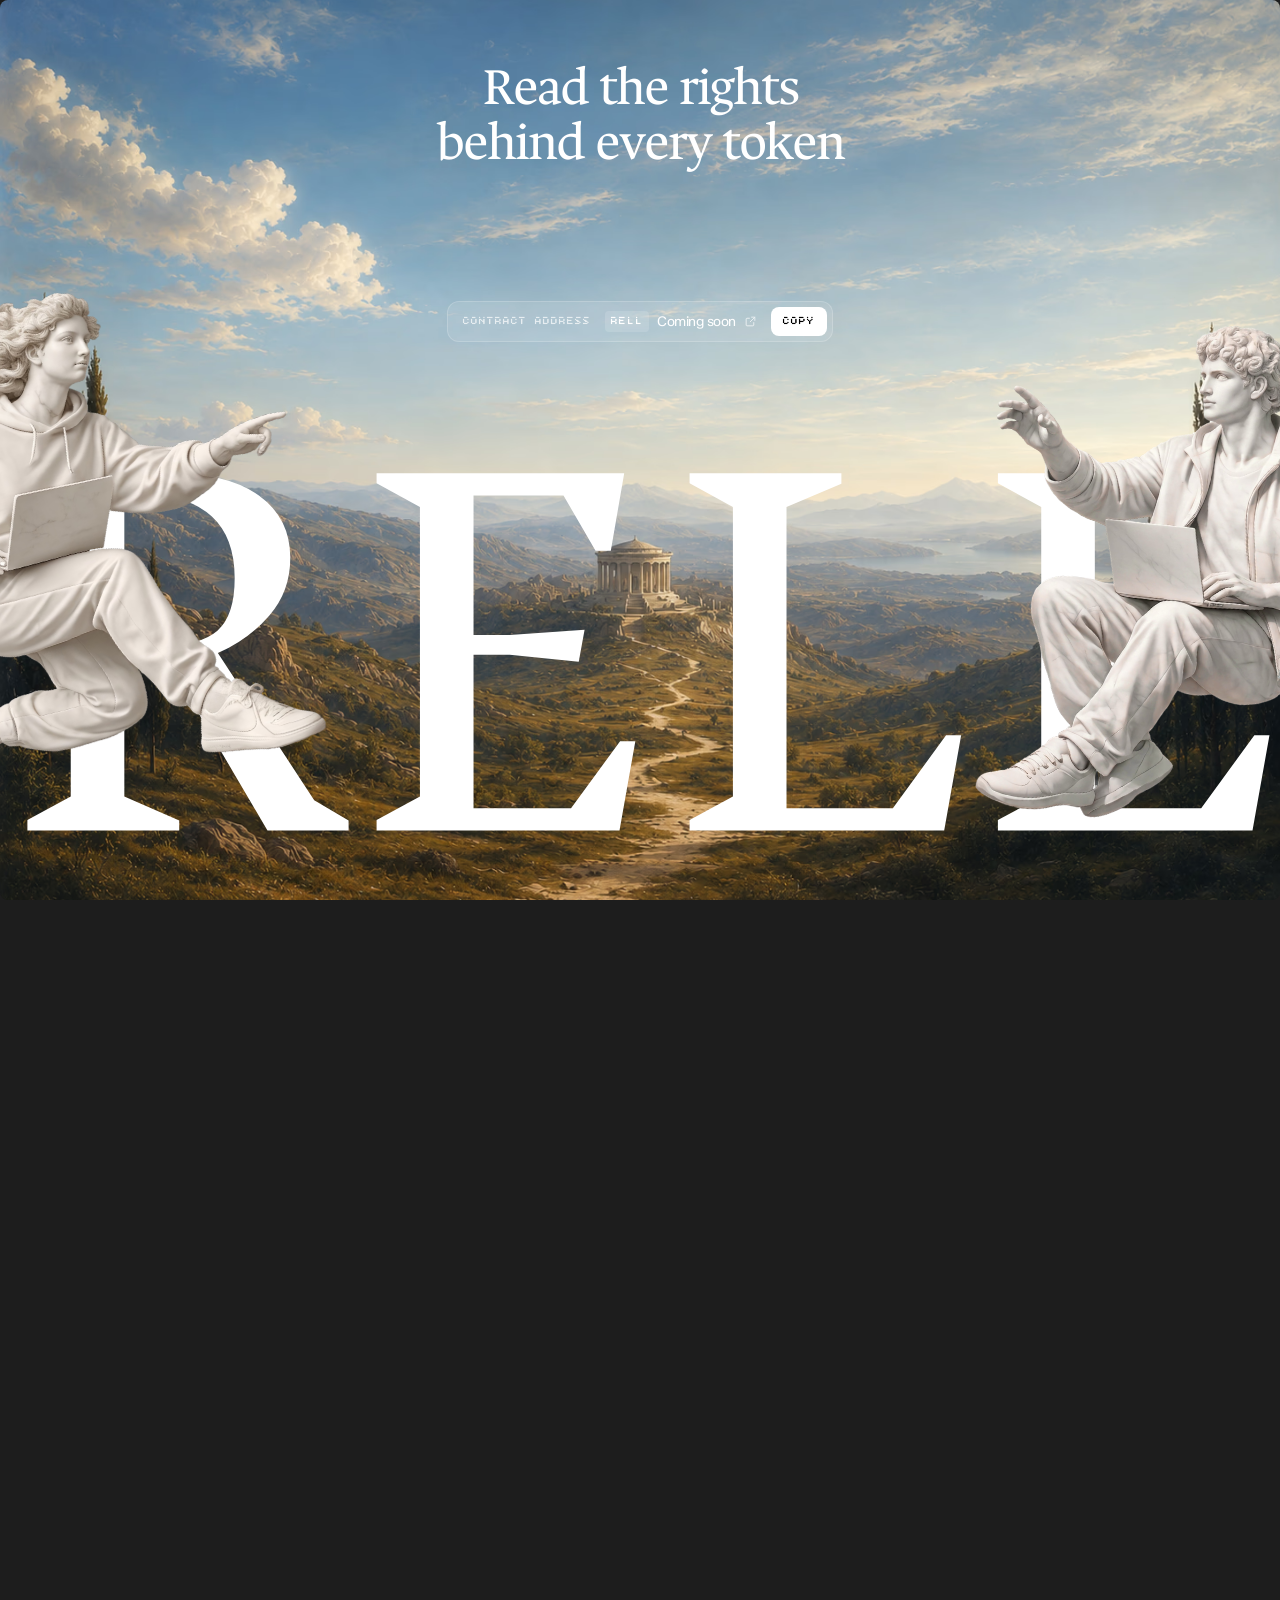
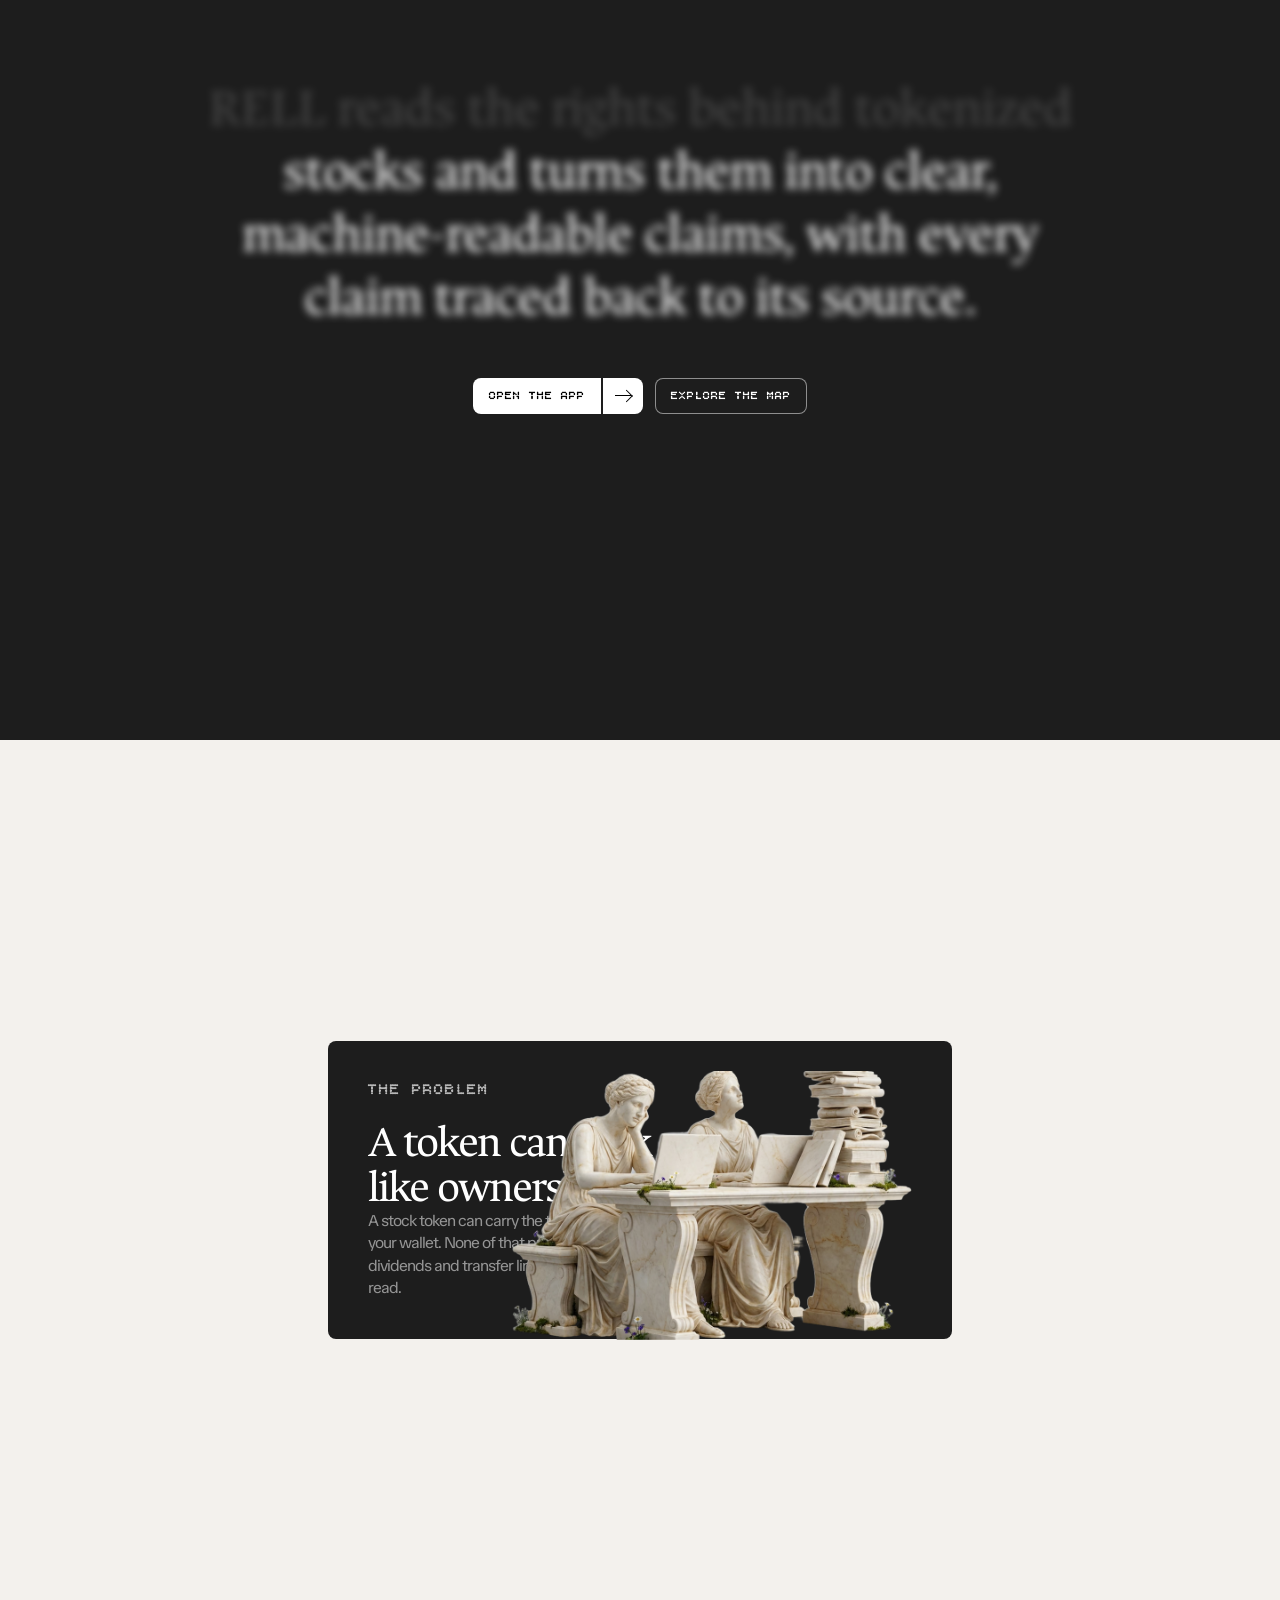
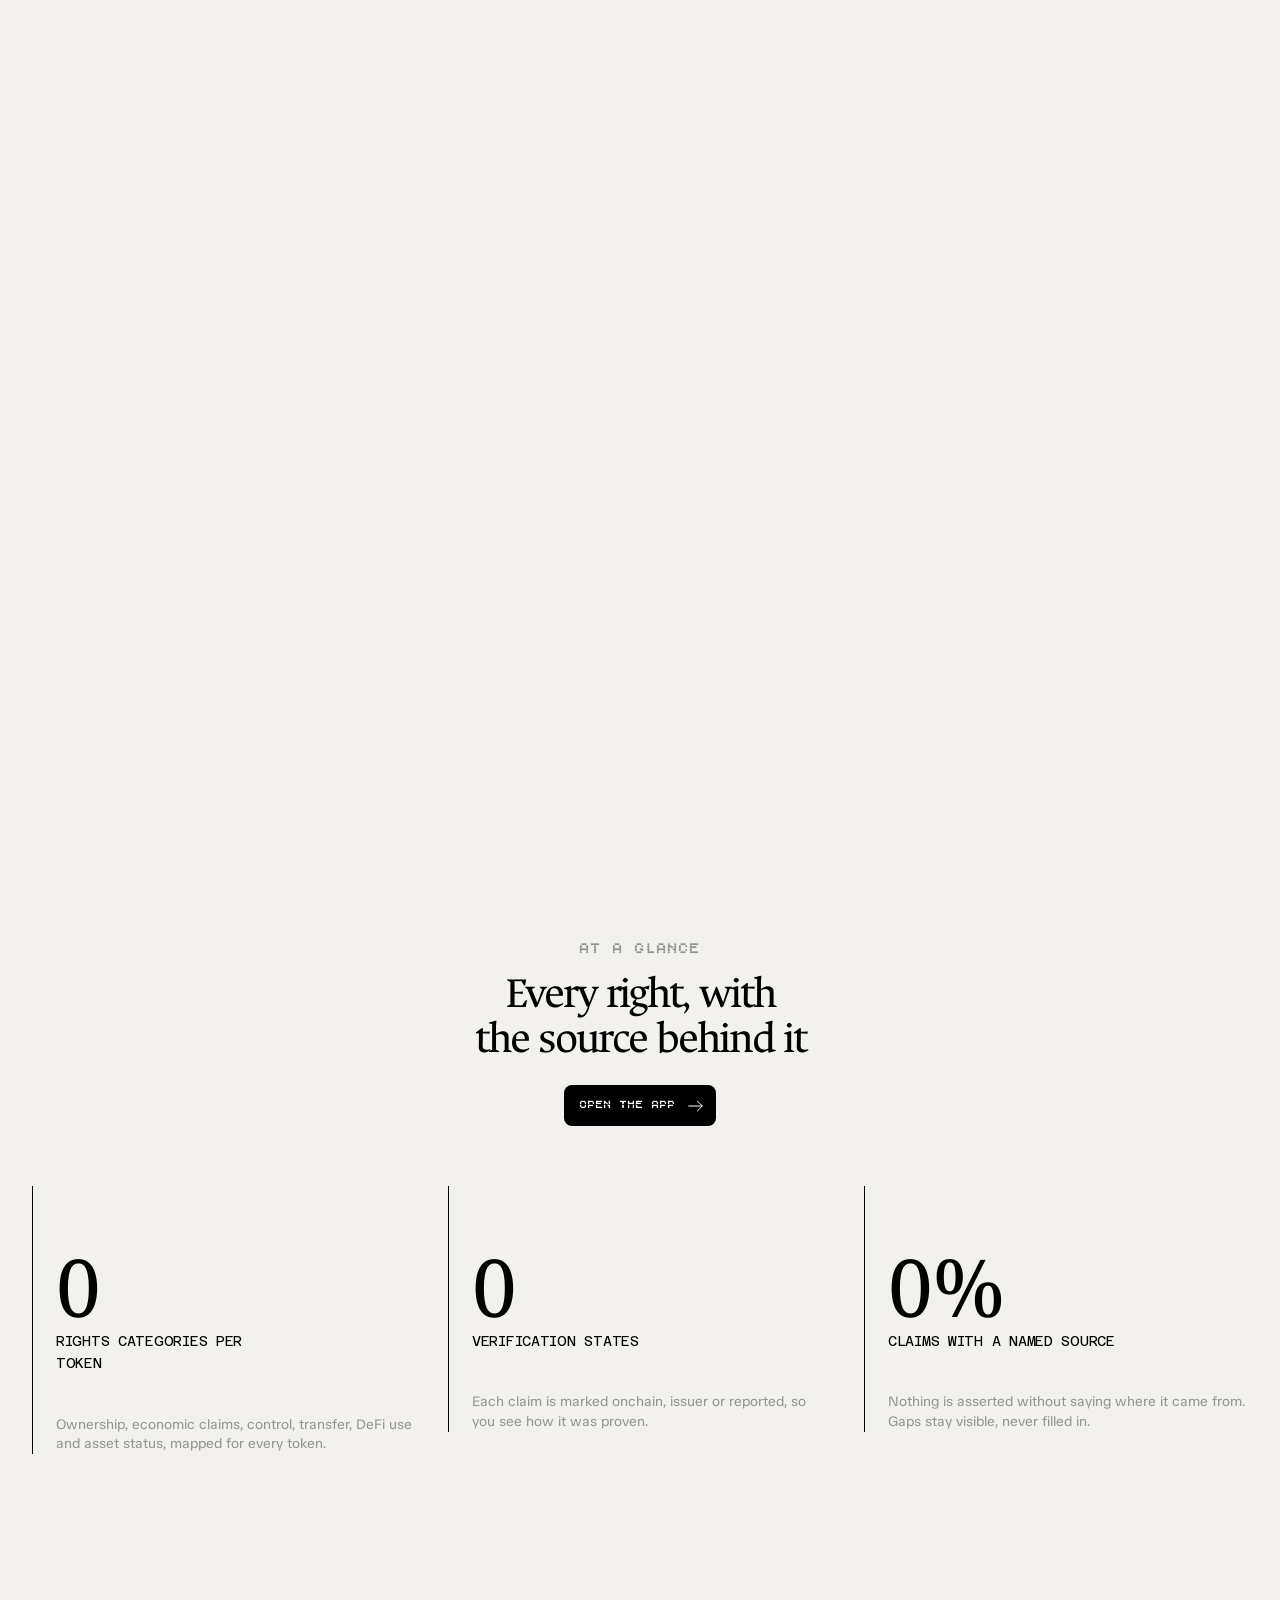
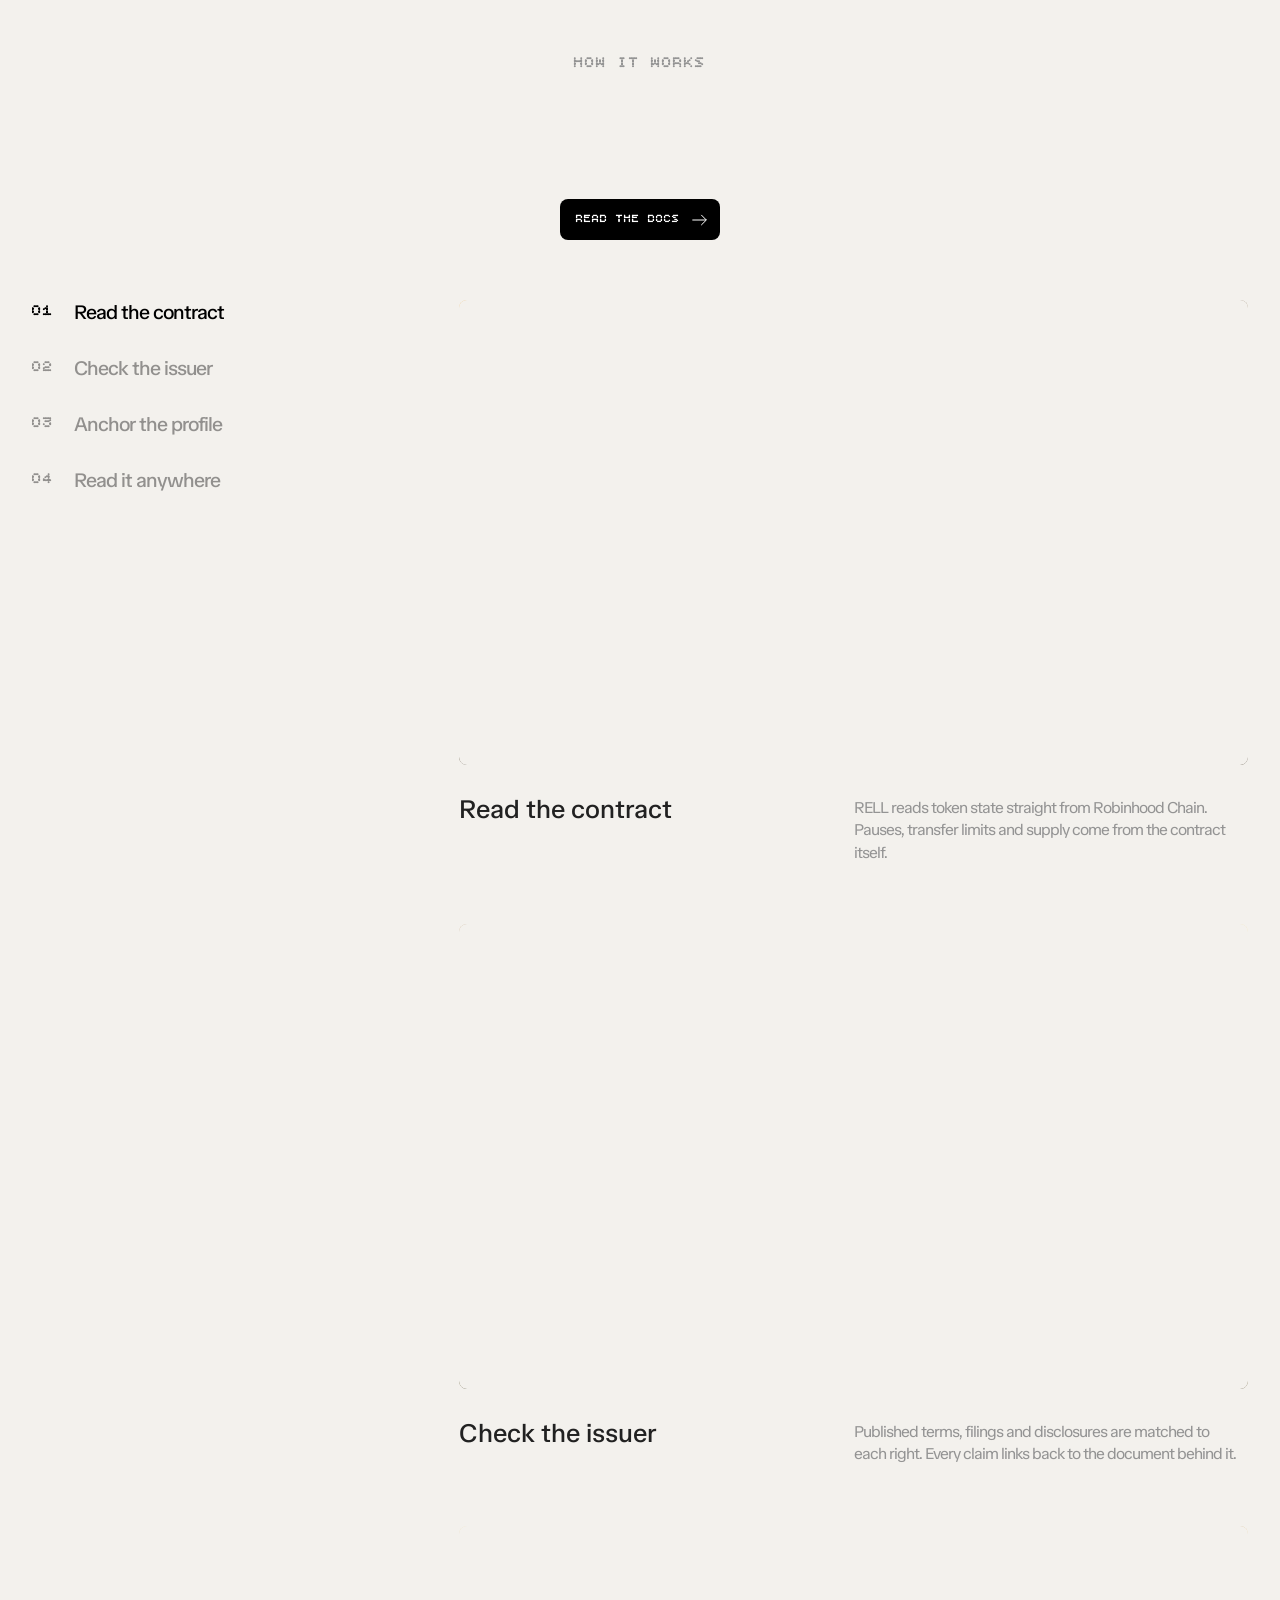
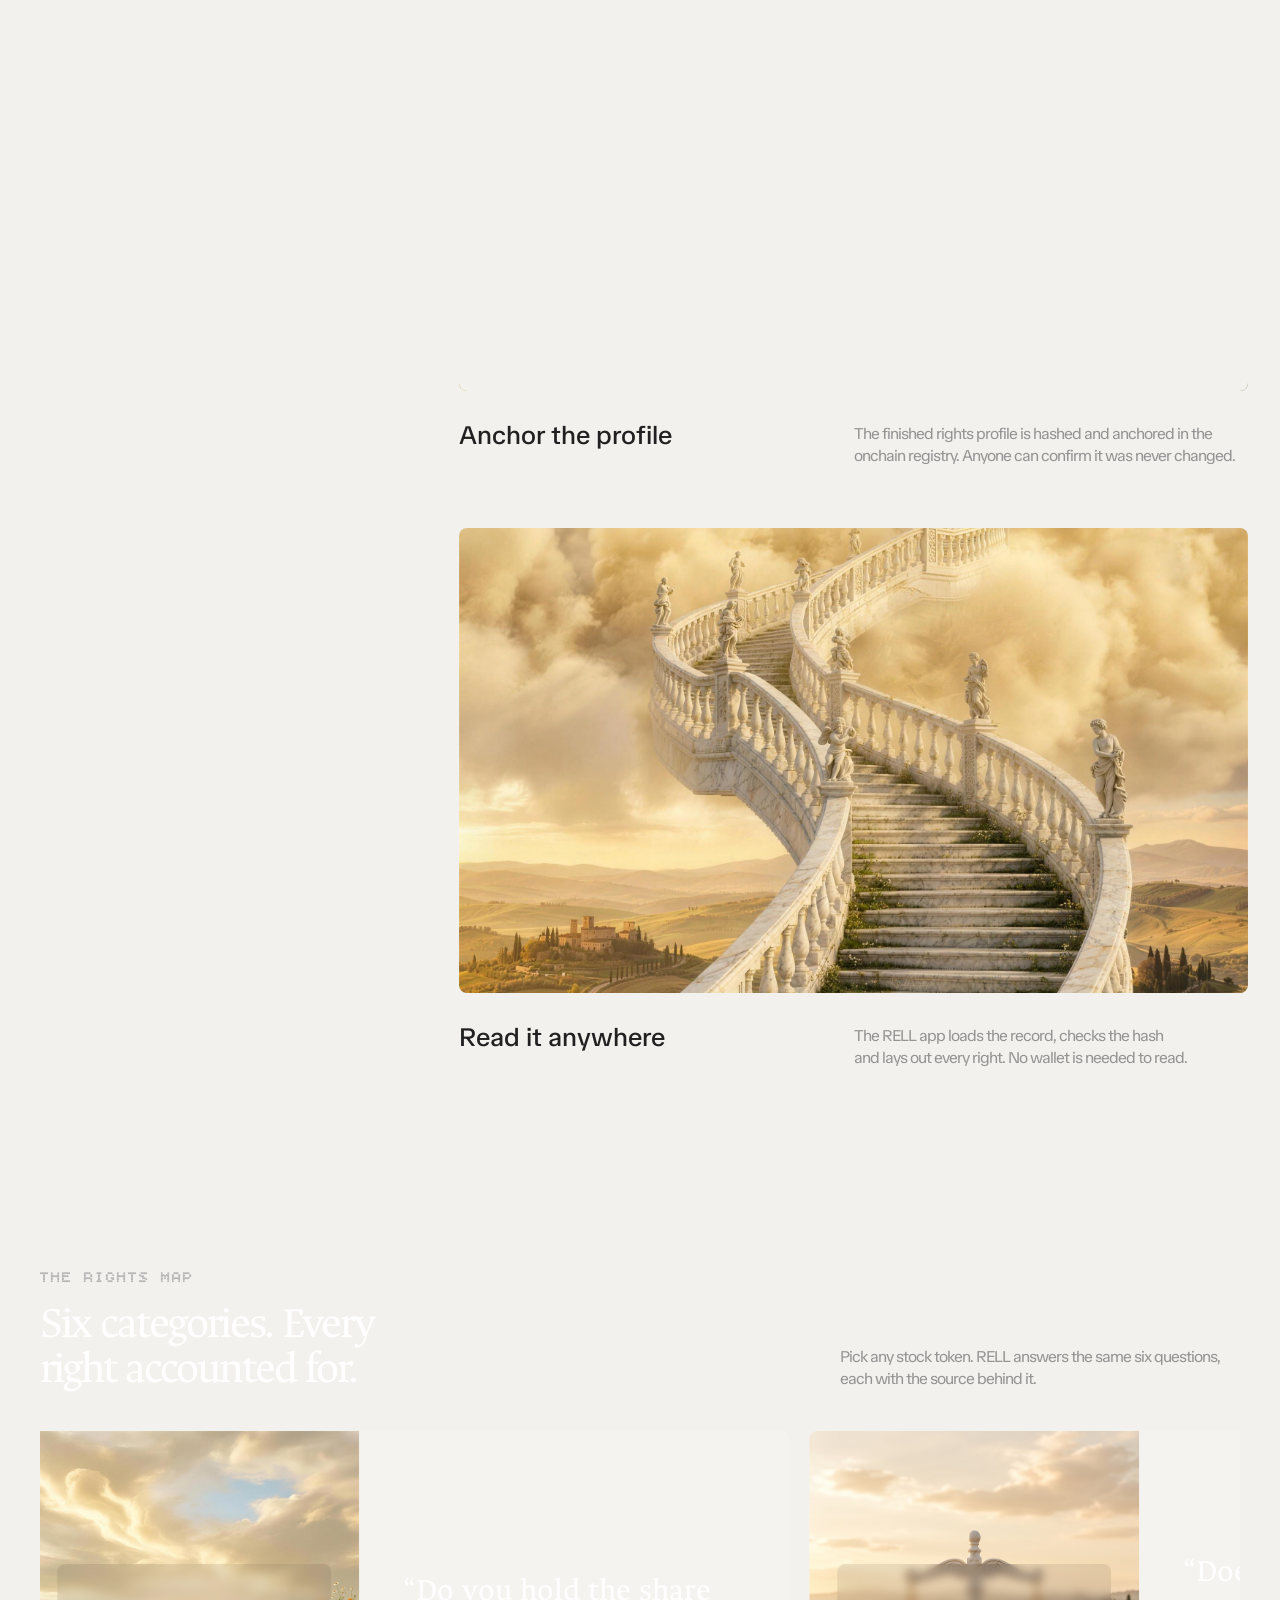
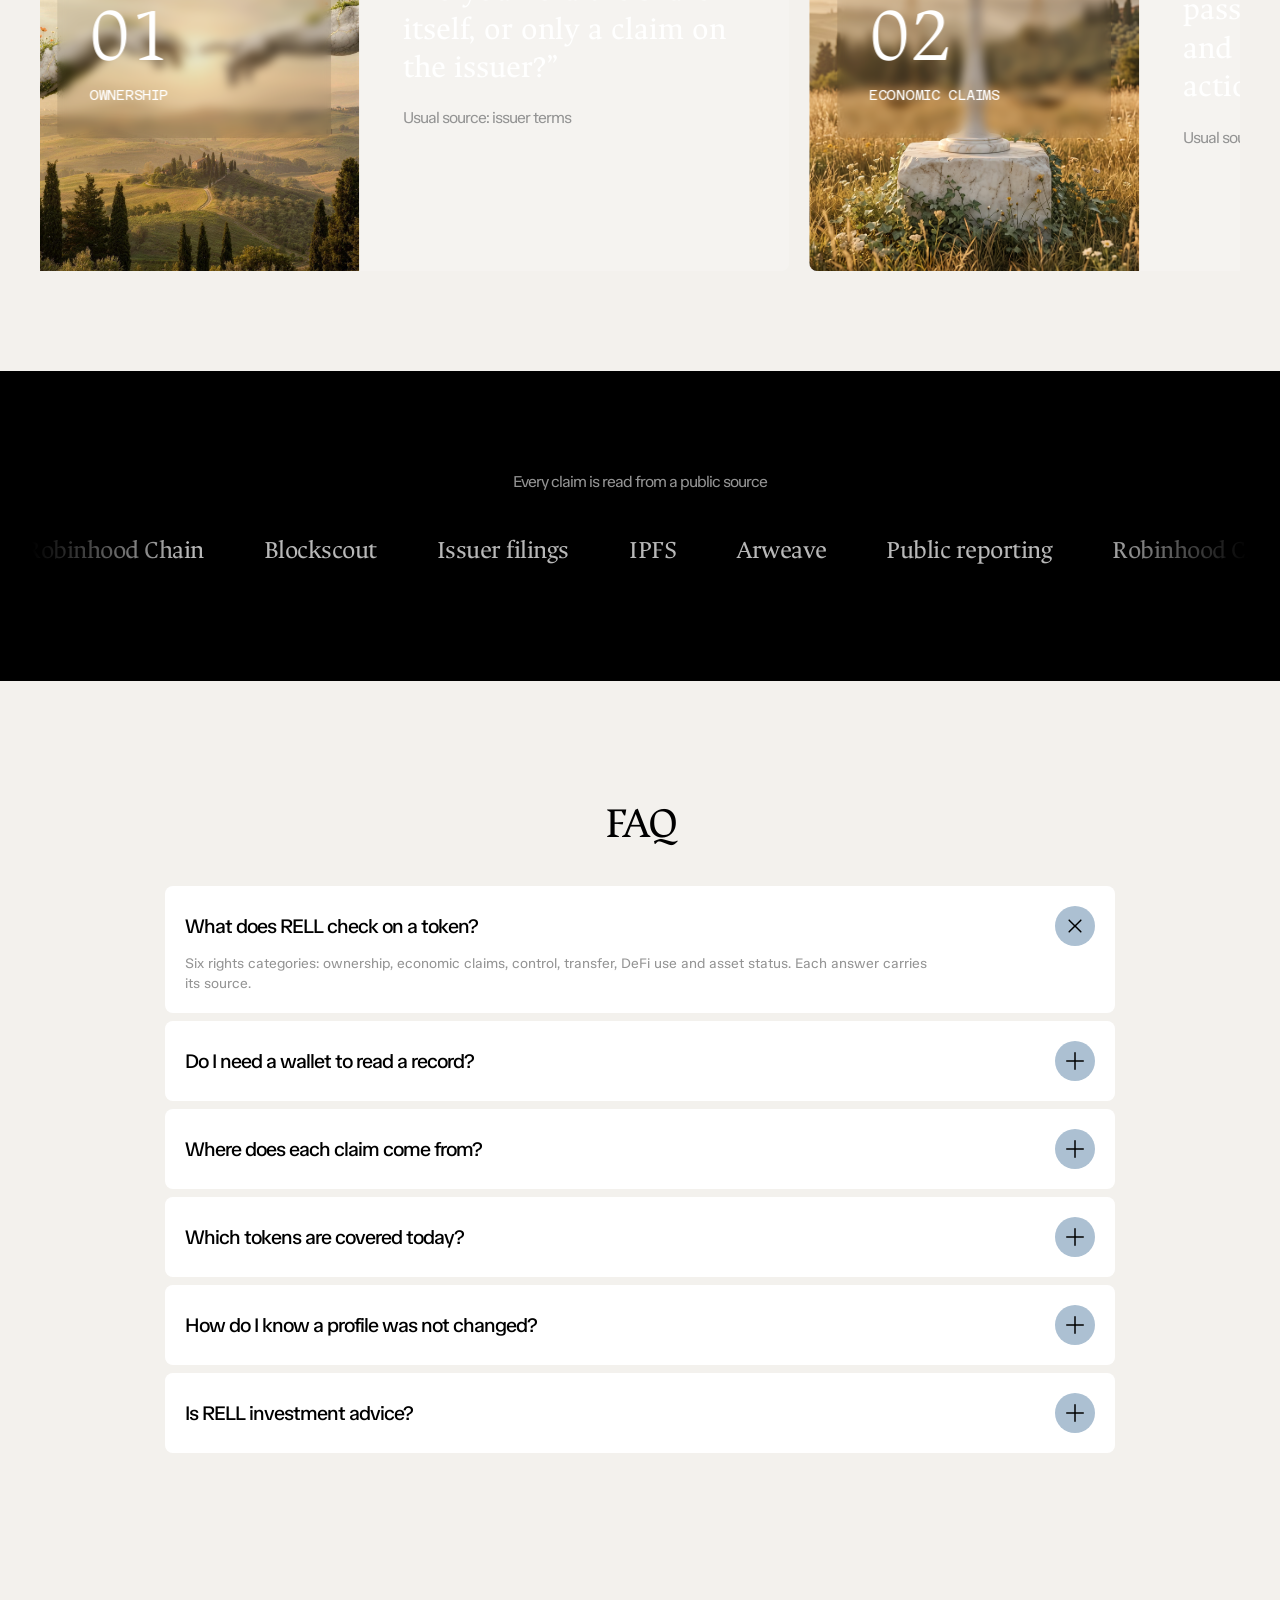
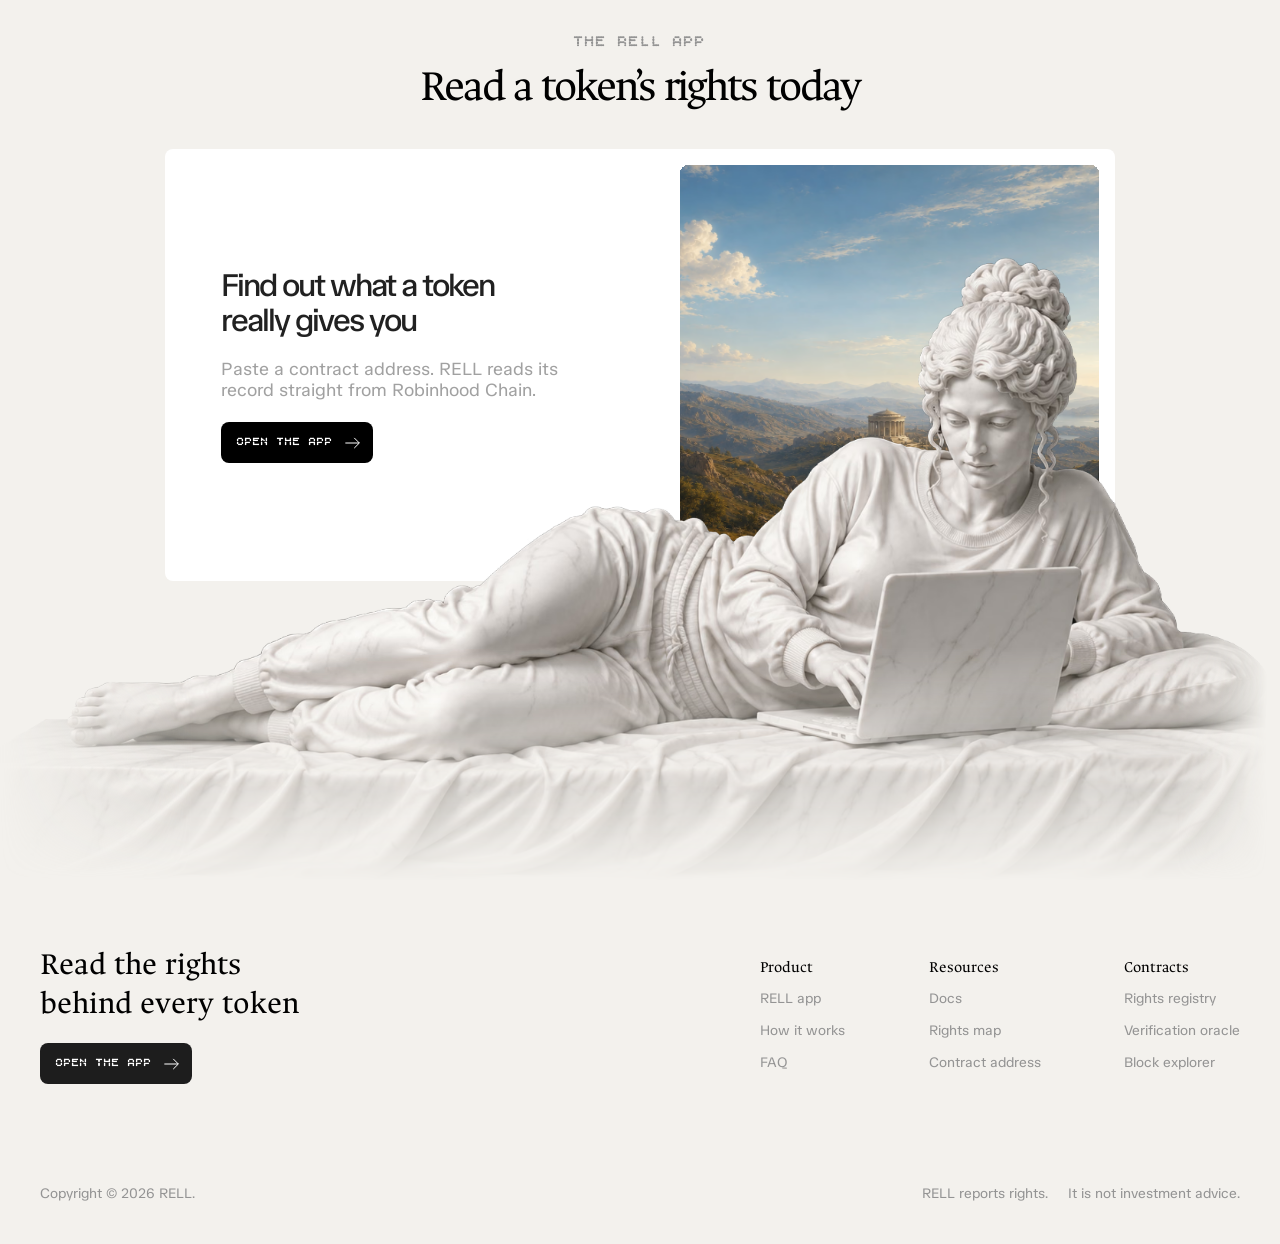
==== commit 78fb17ff: "Rebuild the site on the Aureum template The landing page is now the supplied Aureum Framer export, r" ====
--- a/index.html
+++ b/index.html
@@ -1,503 +1,74 @@
 <!doctype html>
-<html lang="en" class="no-js">
+<html lang="en" dir="ltr">
 <head>
-  <meta charset="utf-8">
-  <meta name="viewport" content="width=device-width, initial-scale=1">
-  <title>RELL | Rights Intelligence for Tokenized Assets</title>
-  <meta name="description" content="RELL maps what a tokenized stock really gives you. Every right, with its source.">
-  <meta name="theme-color" content="#ffffff">
-  <link rel="canonical" href="https://tryrell.xyz/">
-  <meta property="og:type" content="website">
-  <meta property="og:site_name" content="RELL">
-  <meta property="og:locale" content="en_US">
-  <meta property="og:url" content="https://tryrell.xyz/">
-  <meta property="og:title" content="RELL | Rights Intelligence for Tokenized Assets">
-  <meta property="og:description" content="RELL maps what a tokenized stock really gives you. Every right, with its source.">
-  <meta property="og:image" content="https://tryrell.xyz/assets/brand/og-image.png">
-  <meta property="og:image:width" content="1200">
-  <meta property="og:image:height" content="630">
-  <meta property="og:image:alt" content="RELL. Rights intelligence for tokenized assets.">
-  <meta name="twitter:card" content="summary_large_image">
-  <link rel="icon" href="assets/brand/favicon.svg" type="image/svg+xml">
-  <link rel="apple-touch-icon" href="assets/brand/apple-touch-icon.png">
-
-  <link rel="preconnect" href="https://fonts.googleapis.com">
-  <link rel="preconnect" href="https://fonts.gstatic.com" crossorigin>
-  <link rel="stylesheet" href="https://fonts.googleapis.com/css2?family=Geist:wght@300;400;500;600&family=Geist+Mono:wght@400;500&display=swap">
-
-  <link rel="stylesheet" href="css/tokens.css">
-  <link rel="stylesheet" href="css/base.css">
-  <link rel="stylesheet" href="css/components.css">
-  <link rel="stylesheet" href="css/sections.css">
-
-  <script>document.documentElement.classList.replace("no-js", "js");</script>
+<meta charset="utf-8">
+<meta name="viewport" content="width=device-width, initial-scale=1">
+<title>RELL | Rights Intelligence for Tokenized Assets</title>
+<meta name="description" content="RELL maps what a tokenized stock really gives you. Every right, with its source.">
+<meta name="theme-color" content="#1d1d1d">
+<link rel="canonical" href="https://tryrell.xyz/">
+<meta property="og:type" content="website">
+<meta property="og:site_name" content="RELL">
+<meta property="og:locale" content="en_US">
+<meta property="og:url" content="https://tryrell.xyz/">
+<meta property="og:title" content="RELL | Rights Intelligence for Tokenized Assets">
+<meta property="og:description" content="RELL maps what a tokenized stock really gives you. Every right, with its source.">
+<meta property="og:image" content="https://tryrell.xyz/assets/brand/og-image.png">
+<meta property="og:image:width" content="1200">
+<meta property="og:image:height" content="630">
+<meta property="og:image:alt" content="RELL. Rights intelligence for tokenized assets.">
+<meta name="twitter:card" content="summary_large_image">
+<link rel="icon" href="assets/brand/favicon.svg" type="image/svg+xml">
+<link rel="apple-touch-icon" href="assets/brand/apple-touch-icon.png">
+<link rel="preload" href="assets/fonts/ancizar-serif-400-1.woff2" as="font" type="font/woff2" crossorigin>
+<link rel="preload" href="assets/img/hero-valley.avif" as="image">
+<link rel="stylesheet" href="css/template.css">
+<link rel="stylesheet" href="css/landing.css">
+<script>document.documentElement.classList.add("js");</script>
 </head>
 <body>
-  <a class="skip-link" href="#main">Skip to content</a>
+ 
+ 
+ 
+ 
+ 
+ <div id=main data-framer-hydrate-v2='{"routeId":"augiA20Il","localeId":"default","breakpoints":[{"hash":"72rtr7","mediaQuery":"(min-width: 1440px)"},{"hash":"11xy2fx","mediaQuery":"(min-width: 810px) and (max-width: 1439.98px)"},{"hash":"1ocm0u8","mediaQuery":"(max-width: 809.98px)"},{"hash":"dzeszu","mediaQuery":"(min-width: 810px) and (max-width: 1199.98px)"},{"hash":"1vmkpth","mediaQuery":"(max-width: 809.98px)"},{"hash":"q4u4wf","mediaQuery":"(min-width: 1200px)"}]}' data-framer-ssr-released-at=2026-08-25T15:58:25.564Z data-framer-page-optimized-at=2026-08-26T14:26:38.013Z data-framer-generated-page><style data-framer-html-style class=sf-hidden>:root body{background:var(--token-593a7499-b7b5-44b2-9e03-a580f721f32b)}</style><div class="framer-8f7Lv framer-q4u4wf" data-layout-template=true data-selection=true style=min-height:100vh;width:auto><div data-framer-root class="framer-RPxCC framer-Uf0qA framer-j0YAe framer-EPpxw framer-n8EnX framer-OW5kI framer-2SNNZ framer-b4gGt framer-oBy7s framer-72rtr7" style=min-height:100vh;width:auto;display:contents><div class=framer-xy1vuf-container data-code-component-plugin-id=api data-framer-name="Sculpture Loader" name="Sculpture Loader"><div class="ssr-variant hidden-11xy2fx hidden-1ocm0u8"></div></div><main class=framer-kwrdbw data-framer-name=Main id=top><section class=framer-ja4jg9 data-framer-name=Hero><div class=framer-1iamf4m data-framer-name=Hero><div class=framer-1md2tua-container data-code-component-plugin-id=api data-framer-name="Hero Image" name="Hero Image" style=will-change:transform;opacity:1;transform:scale(1.1)><div style=height:100%;width:100%;position:relative;overflow:hidden;border-radius:8px><img src="assets/img/hero-valley.avif" alt="" style="width:100%;height:100%;object-fit:cover;display:block"><div aria-hidden=true style=position:absolute;inset:0;display:flex;flex-direction:row;z-index:1;pointer-events:none><div style="flex-grow:1;flex-basis:0px;background-color:var(--token-f36212c5-1393-4145-9002-731e6a5383da);will-change:transform;transform-origin:50% 0%;margin-left:0px;margin-top:0px;transform:translateY(-102%)"></div><div style="flex-grow:1;flex-basis:0px;background-color:var(--token-f36212c5-1393-4145-9002-731e6a5383da);will-change:transform;transform-origin:50% 0%;margin-left:-1px;margin-top:0px;transform:translateY(-102%)"></div><div style="flex-grow:1;flex-basis:0px;background-color:var(--token-f36212c5-1393-4145-9002-731e6a5383da);will-change:transform;transform-origin:50% 0%;margin-left:-1px;margin-top:0px;transform:translateY(-102%)"></div><div style="flex-grow:1;flex-basis:0px;background-color:var(--token-f36212c5-1393-4145-9002-731e6a5383da);will-change:transform;transform-origin:50% 0%;margin-left:-1px;margin-top:0px;transform:translateY(-102%)"></div><div style="flex-grow:1;flex-basis:0px;background-color:var(--token-f36212c5-1393-4145-9002-731e6a5383da);will-change:transform;transform-origin:50% 0%;margin-left:-1px;margin-top:0px;transform:translateY(-102%)"></div><div style="flex-grow:1;flex-basis:0px;background-color:var(--token-f36212c5-1393-4145-9002-731e6a5383da);will-change:transform;transform-origin:50% 0%;margin-left:-1px;margin-top:0px;transform:translateY(-102%)"></div><div style="flex-grow:1;flex-basis:0px;background-color:var(--token-f36212c5-1393-4145-9002-731e6a5383da);will-change:transform;transform-origin:50% 0%;margin-left:-1px;margin-top:0px;transform:translateY(-102%)"></div></div></div></div></div><div class=framer-5bwy8n data-framer-name=Title><div class=framer-u0vvkv data-framer-component-type=RichTextContainer style=transform:none><h1 class="framer-text framer-styles-preset-wh84r3" data-styles-preset=sJdWEEYzn dir=auto style=--framer-text-alignment:center aria-label="Read the rights"><span style=white-space:nowrap><span style=display:inline-block;opacity:1;filter:blur(0px);transform:none;will-change:transform>R</span><span style=display:inline-block;opacity:1;filter:blur(0px);transform:none;will-change:transform>e</span><span style=display:inline-block;opacity:1;filter:blur(0px);transform:none;will-change:transform>a</span><span style=display:inline-block;opacity:1;filter:blur(0px);transform:none;will-change:transform>d</span></span> <span style=white-space:nowrap><span style=display:inline-block;opacity:1;filter:blur(0px);transform:none;will-change:transform>t</span><span style=display:inline-block;opacity:1;filter:blur(0px);transform:none;will-change:transform>h</span><span style=display:inline-block;opacity:1;filter:blur(0px);transform:none;will-change:transform>e</span></span> <span style=white-space:nowrap><span style=display:inline-block;opacity:1;filter:blur(0px);transform:none;will-change:transform>r</span><span style=display:inline-block;opacity:1;filter:blur(0px);transform:none;will-change:transform>i</span><span style=display:inline-block;opacity:1;filter:blur(0px);transform:none;will-change:transform>g</span><span style=display:inline-block;opacity:1;filter:blur(0px);transform:none;will-change:transform>h</span><span style=display:inline-block;opacity:1;filter:blur(0px);transform:none;will-change:transform>t</span><span style=display:inline-block;opacity:1;filter:blur(0px);transform:none;will-change:transform>s</span></span></h1><h1 class="framer-text framer-styles-preset-wh84r3" data-styles-preset=sJdWEEYzn dir=auto style=--framer-text-alignment:center aria-label="behind every token"><span style=white-space:nowrap><span style=display:inline-block;opacity:1;filter:blur(0px);transform:none;will-change:transform>b</span><span style=display:inline-block;opacity:1;filter:blur(0px);transform:none;will-change:transform>e</span><span style=display:inline-block;opacity:1;filter:blur(0px);transform:none;will-change:transform>h</span><span style=display:inline-block;opacity:1;filter:blur(0px);transform:none;will-change:transform>i</span><span style=display:inline-block;opacity:1;filter:blur(0px);transform:none;will-change:transform>n</span><span style=display:inline-block;opacity:1;filter:blur(0px);transform:none;will-change:transform>d</span></span> <span style=white-space:nowrap><span style=display:inline-block;opacity:1;filter:blur(0px);transform:none;will-change:transform>e</span><span style=display:inline-block;opacity:1;filter:blur(0px);transform:none;will-change:transform>v</span><span style=display:inline-block;opacity:1;filter:blur(0px);transform:none;will-change:transform>e</span><span style=display:inline-block;opacity:1;filter:blur(0px);transform:none;will-change:transform>r</span><span style=display:inline-block;opacity:1;filter:blur(0px);transform:none;will-change:transform>y</span></span> <span style=white-space:nowrap><span style=display:inline-block;opacity:1;filter:blur(0px);transform:none;will-change:transform>t</span><span style=display:inline-block;opacity:1;filter:blur(0px);transform:none;will-change:transform>o</span><span style=display:inline-block;opacity:1;filter:blur(0px);transform:none;will-change:transform>k</span><span style=display:inline-block;opacity:1;filter:blur(0px);transform:none;will-change:transform>e</span><span style=display:inline-block;opacity:1;filter:blur(0px);transform:none;will-change:transform>n</span></span></h1></div><div class="rell-ca" id="contract" data-ca-bar data-state="soon">
+<span class="rell-ca__label">Contract address</span>
+<span class="rell-ca__value"><span class="rell-ca__symbol" data-config-text="token.symbol">RELL</span><span class="rell-ca__text" data-ca-text aria-live="polite">Coming soon</span><a class="rell-ca__explorer" data-ca-explorer href="#" target="_blank" rel="noopener noreferrer" hidden aria-label="View the token on the explorer"><svg viewBox="0 0 24 24" width="13" height="13" aria-hidden="true"><path d="M14 4h6v6m0-6-8.5 8.5M18 14v4.5A1.5 1.5 0 0 1 16.5 20h-11A1.5 1.5 0 0 1 4 18.5v-11A1.5 1.5 0 0 1 5.5 6H10" fill="none" stroke="currentColor" stroke-width="1.8" stroke-linecap="round" stroke-linejoin="round"/></svg></a></span>
+<button class="rell-ca__copy" type="button" data-ca-copy data-copy-state="idle" aria-label="Copy the contract address"><span data-ca-copy-text>Copy</span></button>
+</div><svg class=framer-1vwwdaf data-framer-component-type=RichTextContainer viewBox="0 0 1096 350" aria-hidden="true" style="opacity:1;filter:blur(0px);transition:filter 1.2s cubic-bezier(0.22,1,0.36,1),opacity 0.72s ease-out;transform:none"><foreignobject width=100% height=100% class=framer-fit-text transform=scale(1) style="overflow:visible;transform-origin:center center"><p dir=auto style='--font-selector:R0Y7QW5jaXphciBTZXJpZi1yZWd1bGFy;--framer-font-family:"Ancizar Serif","Ancizar Serif Placeholder",serif;--framer-font-size:500px;--framer-letter-spacing:0px;--framer-line-height:70%;--framer-text-alignment:center;--framer-text-color:rgb(255,255,255)' class=framer-text>RELL</p></foreignobject></svg></div><div class=ssr-variant><div class=framer-nl91j1 data-framer-appear-id=nl91j1 data-framer-name=Left style="will-change:transform;opacity:1;transform:translateX(100px) translateY(-2403.6px) rotate(-19deg)"><div style=position:absolute;border-radius:inherit;corner-shape:inherit;top:0;right:0;bottom:0;left:0 data-framer-background-image-wrapper=true><img decoding=auto width=1357 height=1511 src="assets/img/sculpture-left.avif" alt style=display:block;width:100%;height:100%;border-radius:inherit;corner-shape:inherit;object-position:center;object-fit:cover></div></div></div><div class=ssr-variant><div class=framer-144lxoz data-framer-appear-id=144lxoz data-framer-name=Right style="will-change:transform;opacity:1;transform:translateX(-100px) translateY(-3204.8px) rotate(9deg)"><div style=position:absolute;border-radius:inherit;corner-shape:inherit;top:0;right:0;bottom:0;left:0 data-framer-background-image-wrapper=true><img decoding=auto width=1269 height=1617 src=assets/img/sculpture-right.avif alt style=display:block;width:100%;height:100%;border-radius:inherit;corner-shape:inherit;object-position:center;object-fit:contain></div></div></div></section><section class="rell-statement" aria-label="What RELL does">
+<p class="rell-statement__text" data-word-reveal>RELL reads the rights behind tokenized stocks and turns them into clear, machine-readable claims, with every claim traced back to its source.</p>
+<div class="rell-statement__actions">
+<a class="rell-btn rell-btn--light" href="app.html"><span class="rell-btn__label">Open the app</span><span class="rell-btn__arrow"><span class=rell-arrow aria-hidden=true></span></span></a>
+<a class="rell-btn rell-btn--outline" href="#map"><span class="rell-btn__label">Explore the map</span></a>
+</div>
+</section><div class=framer-3xiqpm data-framer-name=About><div class=framer-mqibwd-container data-framer-name="About &amp; Problem" id=description name="About &amp; Problem"><div class="ssr-variant hidden-1ocm0u8"><div name="About &amp; Problem" class="framer-gYPCv framer-j0YAe framer-EPpxw framer-oBy7s framer-11p0xm1 framer-v-85tydo" data-framer-name=Problem style=background-color:var(--token-593a7499-b7b5-44b2-9e03-a580f721f32b,rgb(243,241,237));height:100%;width:100%;opacity:1;will-change:auto><div class=framer-mdm04w data-framer-name=Problem style=opacity:1;will-change:transform><div class=framer-653lwf data-framer-name="Problem Card" style="background-color:var(--token-f36212c5-1393-4145-9002-731e6a5383da,rgb(29,29,29));border-radius:8px;transform:none;transform-origin:50% 50% 0px"><div class=framer-ma2xnu data-framer-name=Title style="border-radius:8px;opacity:1;transform:none;transform-origin:50% 50% 0px;will-change:transform"><div class=framer-13pwwqc data-framer-component-type=RichTextContainer style="--framer-link-text-color:rgb(0,153,255);--framer-link-text-decoration:underline;transform:none;transform-origin:50% 50% 0px;opacity:1"><h1 class="framer-text framer-styles-preset-105qiy3" data-styles-preset=xUFND5ADB dir=auto style=--framer-text-alignment:start>The Problem</h1></div><div class=framer-8ssyji data-framer-component-type=RichTextContainer style="--framer-link-text-color:rgb(0,153,255);--framer-link-text-decoration:underline;transform:none;transform-origin:50% 50% 0px;opacity:1"><h2 class="framer-text framer-styles-preset-y923qb" data-styles-preset=hyOZLdd8R dir=auto style=--framer-text-alignment:start><span style=display:inline-block;opacity:1;filter:blur(0px);transform:none;will-change:transform>A</span> <span style=display:inline-block;opacity:1;filter:blur(0px);transform:none;will-change:transform>token</span> <span style=display:inline-block;opacity:1;filter:blur(0px);transform:none;will-change:transform>can</span> <span style=display:inline-block;opacity:1;filter:blur(0px);transform:none;will-change:transform>look</span> <span style=display:inline-block;opacity:1;filter:blur(0px);transform:none;will-change:transform>like</span> <span style=display:inline-block;opacity:1;filter:blur(0px);transform:none;will-change:transform>ownership</span></h2></div></div><div class=framer-1c924oy data-framer-component-type=RichTextContainer style="--framer-link-text-color:rgb(0,153,255);--framer-link-text-decoration:underline;opacity:1;transform:none;transform-origin:50% 50% 0px;will-change:transform"><p class="framer-text framer-styles-preset-1gib56t" data-styles-preset=vqY1f58_D dir=auto style=--framer-text-alignment:start>A stock token can carry the ticker, track the price and sit in your wallet. None of that proves what you hold. Voting, dividends and transfer limits sit in terms few holders ever read.</p></div><div class=framer-ostdhc data-framer-name="Stressed Team Sculpture" style="opacity:1;transform:none;transform-origin:50% 50% 0px;will-change:transform"><div style=position:absolute;border-radius:inherit;corner-shape:inherit;top:0;right:0;bottom:0;left:0 data-framer-background-image-wrapper=true><img decoding=auto loading=lazy width=900 height=657 src="assets/img/problem-scholars.avif" alt="Two marble scholars reading terms beside a tall stack of scrolls" style=display:block;width:100%;height:100%;border-radius:inherit;corner-shape:inherit;object-position:center;object-fit:cover></div></div></div></div></div></div></div><div class=framer-qj7ef6 data-framer-name=Trigger id=trigger></div></div><div class=framer-1r2fi99 data-framer-name="Our Impact" id=our-impact><div class=framer-19prr0z data-framer-name=Title><div class=framer-x54r5e data-framer-name="Heading Lockup"><div class=framer-1u6onpi data-framer-component-type=RichTextContainer style=transform:none><h1 class="framer-text framer-styles-preset-105qiy3" data-styles-preset=xUFND5ADB dir=auto style=--framer-text-color:var(--token-adb8a894-c8d6-432f-825f-aa7d05d251b2,rgb(211,211,211))>at a glance</h1></div><div class=framer-16tnbjl data-framer-component-type=RichTextContainer style=transform:none><h2 class="framer-text framer-styles-preset-y923qb" data-styles-preset=hyOZLdd8R dir=auto style=--framer-text-alignment:center;--framer-text-color:var(--token-7f62f12c-b549-4800-b1ad-88001697141b,rgb(0,0,0))><span style=display:inline-block;opacity:0.001;filter:blur(12px);transform:translateY(24px);will-change:transform>Every</span> <span style=display:inline-block;opacity:0.001;filter:blur(12px);transform:translateY(24px);will-change:transform>right,</span> <span style=display:inline-block;opacity:0.001;filter:blur(12px);transform:translateY(24px);will-change:transform>with</span> <span style=display:inline-block;opacity:0.001;filter:blur(12px);transform:translateY(24px);will-change:transform>the</span> <span style=display:inline-block;opacity:0.001;filter:blur(12px);transform:translateY(24px);will-change:transform>source</span> <span style=display:inline-block;opacity:0.001;filter:blur(12px);transform:translateY(24px);will-change:transform>behind</span> <span style=display:inline-block;opacity:0.001;filter:blur(12px);transform:translateY(24px);will-change:transform>it</span></h2></div></div><div class=framer-p4qe40-container style=will-change:transform;opacity:1;transform:none><a class="framer-SmSKd framer-REFPV framer-umo31a framer-v-umo31a framer-src52z" data-framer-name="Desktop Default" data-highlight=true data-reset=button href=app.html style=background-color:rgba(0,0,0,0);border-radius:8px;opacity:1><div class=framer-kmuz6n data-framer-name=Link style=opacity:1><div class=framer-1irhv95 data-framer-name="Button Label" style="--axfzpz:12px 0px 12px 16px;background-color:var(--token-7f62f12c-b549-4800-b1ad-88001697141b,rgb(0,0,0));opacity:1"><div class=framer-1pkuds8 data-framer-name="shop all" data-framer-component-type=RichTextContainer style=--extracted-r6o4lv:var(--variable-reference-vkiQ7xaja-MdbNHyW5K);--framer-paragraph-spacing:0px;--variable-reference-vkiQ7xaja-MdbNHyW5K:var(--token-039b67dc-fc80-4072-8f33-6665b9800c50,rgb(255,255,255));opacity:1;transform:none><p class="framer-text framer-styles-preset-18irbt5" data-styles-preset=FrBuBt6d5 dir=auto style=--framer-text-color:var(--extracted-r6o4lv,var(--variable-reference-vkiQ7xaja-MdbNHyW5K))>Open the app</p></div></div><div class=framer-1nrc485 data-framer-name=Arrow style=background-color:var(--token-7f62f12c-b549-4800-b1ad-88001697141b,rgb(0,0,0));opacity:1><div class=framer-1muj0t-container data-framer-name=left name=left style=opacity:0;transform:translateY(-50%)><div aria-hidden=true style=display:flex;max-width:100%;max-height:100%;align-items:center;justify-content:center;height:100%;width:100%><svg width=100% height=100% id=Layer_1 data-name="Layer 1" xmlns=http://www.w3.org/2000/svg viewBox="0 0 24 24"><defs></defs><line x1=21.5 y1=12 x2=0.5 y2=12 fill=none stroke="var(--token-039b67dc-fc80-4072-8f33-6665b9800c50, rgb(255, 255, 255))" stroke-miterlimit=10 stroke-width=1.5></line><polyline points="13.86 4.36 21.5 12 13.86 19.64" fill=none stroke="var(--token-039b67dc-fc80-4072-8f33-6665b9800c50, rgb(255, 255, 255))" stroke-miterlimit=10 stroke-width=1.5></polyline></svg></div></div><div class=framer-1mv0825-container data-framer-name=right name=right style=opacity:1;transform:translateY(-50%)><div aria-hidden=true style=display:flex;max-width:100%;max-height:100%;align-items:center;justify-content:center;height:100%;width:100%><svg width=100% height=100% id=Layer_1 data-name="Layer 1" xmlns=http://www.w3.org/2000/svg viewBox="0 0 24 24"><defs></defs><line x1=21.5 y1=12 x2=0.5 y2=12 fill=none stroke="var(--token-039b67dc-fc80-4072-8f33-6665b9800c50, rgb(255, 255, 255))" stroke-miterlimit=10 stroke-width=1.5></line><polyline points="13.86 4.36 21.5 12 13.86 19.64" fill=none stroke="var(--token-039b67dc-fc80-4072-8f33-6665b9800c50, rgb(255, 255, 255))" stroke-miterlimit=10 stroke-width=1.5></polyline></svg></div></div></div></div></a></div></div><div class=framer-11ng7mn data-framer-name=Statistics><div class=framer-1nixsmw data-border=true data-framer-name="Stat Card 01"><div class=framer-pnkruq data-framer-name=Stat><div class=framer-t7jknc-container data-code-component-plugin-id=api data-framer-name="Count Up 70%" name="Count Up 70%"><span style='position:relative;display:inline-block;width:max-content;white-space:nowrap;font-variant-numeric:tabular-nums;color:rgb(0,0,0);font-family:"Noto Serif","Noto Serif Placeholder",serif;font-weight:400;font-style:normal;font-size:80px;line-height:1em;letter-spacing:0em;text-align:left'>6</span></div><div class=framer-19ew5il data-framer-name=Copy data-framer-component-type=RichTextContainer style=transform:none><p class="framer-text framer-styles-preset-i8aijb" data-styles-preset=ZrQvfMiPQ dir=auto style=--framer-text-color:var(--token-7f62f12c-b549-4800-b1ad-88001697141b,rgb(0,0,0))>rights categories per token</p></div></div><div class=framer-1hcc4zp data-framer-name=Copy data-framer-component-type=RichTextContainer style=transform:none><p class="framer-text framer-styles-preset-rgpxlk" data-styles-preset=P7lqg9BXK dir=auto style=--framer-text-color:var(--token-adb8a894-c8d6-432f-825f-aa7d05d251b2,rgb(148,148,148))>Ownership, economic claims, control, transfer, DeFi use and asset status, mapped for every token.</p></div></div><div class=framer-1rwxslu data-border=true data-framer-name="Stat Card 02"><div class=framer-kt4ewr data-framer-name=Stat><div class=framer-11luyi0-container data-code-component-plugin-id=api data-framer-name="Count Up 2x" name="Count Up 2x"><span style='position:relative;display:inline-block;width:max-content;white-space:nowrap;font-variant-numeric:tabular-nums;color:rgb(0,0,0);font-family:"Noto Serif","Noto Serif Placeholder",serif;font-weight:400;font-style:normal;font-size:80px;line-height:1em;letter-spacing:0em;text-align:left'>3</span></div><div class=framer-1t95fvr data-framer-name=Copy data-framer-component-type=RichTextContainer style=transform:none><p class="framer-text framer-styles-preset-i8aijb" data-styles-preset=ZrQvfMiPQ dir=auto style=--framer-text-color:var(--token-7f62f12c-b549-4800-b1ad-88001697141b,rgb(0,0,0))>verification states</p></div></div><div class=framer-ldt9lz data-framer-name=Copy data-framer-component-type=RichTextContainer style=transform:none><p class="framer-text framer-styles-preset-rgpxlk" data-styles-preset=P7lqg9BXK dir=auto style=--framer-text-color:var(--token-adb8a894-c8d6-432f-825f-aa7d05d251b2,rgb(148,148,148))>Each claim is marked onchain, issuer or reported, so you see how it was proven.</p></div></div><div class=framer-11h64zn data-border=true data-framer-name="Stat Card 03"><div class=framer-1yhlc2c data-framer-name=Stat><div class=framer-x7gnq2-container data-code-component-plugin-id=api data-framer-name="Count Up 15+" name="Count Up 15+"><span style='position:relative;display:inline-block;width:max-content;white-space:nowrap;font-variant-numeric:tabular-nums;color:rgb(0,0,0);font-family:"Noto Serif","Noto Serif Placeholder",serif;font-weight:400;font-style:normal;font-size:80px;line-height:1em;letter-spacing:0em;text-align:left'>100%</span></div><div class=framer-1qxh6v5 data-framer-name=Copy data-framer-component-type=RichTextContainer style=transform:none><p class="framer-text framer-styles-preset-i8aijb" data-styles-preset=ZrQvfMiPQ dir=auto style=--framer-text-color:var(--token-7f62f12c-b549-4800-b1ad-88001697141b,rgb(0,0,0))>claims with a named source</p></div></div><div class=framer-1bkvajc data-framer-name=Copy data-framer-component-type=RichTextContainer style=transform:none><p class="framer-text framer-styles-preset-rgpxlk" data-styles-preset=P7lqg9BXK dir=auto style=--framer-text-color:var(--token-adb8a894-c8d6-432f-825f-aa7d05d251b2,rgb(148,148,148))>Nothing is asserted without saying where it came from. Gaps stay visible, never filled in.</p></div></div></div></div><div class=framer-1js9xbn data-framer-name="Process &amp; Testimonials"><div class=framer-1jdaskp data-framer-name="Sticky Background"><div class=framer-vn3oqb data-framer-name="Sticky Panel" style=will-change:transform;opacity:1;transform:none></div></div><div class=framer-8owyv0 data-framer-name="Content Layer"><div class=framer-1yzroby data-framer-name="What we do" id=process><div class=framer-srrkcq data-framer-name=Title><div class=framer-1jd3rdx data-framer-name="Process Heading"><div class=framer-lruoeh data-framer-component-type=RichTextContainer style=transform:none><h1 class="framer-text framer-styles-preset-105qiy3" data-styles-preset=xUFND5ADB dir=auto style=--framer-text-color:var(--token-adb8a894-c8d6-432f-825f-aa7d05d251b2,rgb(211,211,211))>How it works</h1></div><div class=framer-yodske data-framer-component-type=RichTextContainer style=transform:none><h2 class="framer-text framer-styles-preset-y923qb" data-styles-preset=hyOZLdd8R dir=auto style=--framer-text-alignment:center;--framer-text-color:var(--token-7f62f12c-b549-4800-b1ad-88001697141b,rgb(0,0,0))><span style=display:inline-block;opacity:1;filter:blur(0px);transform:none;will-change:transform>Read</span> <span style=display:inline-block;opacity:1;filter:blur(0px);transform:none;will-change:transform>the</span> <span style=display:inline-block;opacity:1;filter:blur(0px);transform:none;will-change:transform>contract.</span> <span style=display:inline-block;opacity:1;filter:blur(0px);transform:none;will-change:transform>Check</span> <span style=display:inline-block;opacity:1;filter:blur(0px);transform:none;will-change:transform>the</span> <span style=display:inline-block;opacity:1;filter:blur(0px);transform:none;will-change:transform>terms.</span> <span style=display:inline-block;opacity:1;filter:blur(0px);transform:none;will-change:transform>Show</span> <span style=display:inline-block;opacity:1;filter:blur(0px);transform:none;will-change:transform>the</span> <span style=display:inline-block;opacity:1;filter:blur(0px);transform:none;will-change:transform>source.</span></h2></div></div><div class=ssr-variant><div class=framer-1570dcf-container style=will-change:transform;opacity:1;transform:none><a class="framer-SmSKd framer-REFPV framer-umo31a framer-v-umo31a framer-src52z" data-framer-name="Desktop Default" data-highlight=true data-reset=button href=docs.html style=background-color:rgba(0,0,0,0);border-radius:8px;opacity:1><div class=framer-kmuz6n data-framer-name=Link style=opacity:1><div class=framer-1irhv95 data-framer-name="Button Label" style="--axfzpz:12px 0px 12px 16px;background-color:var(--token-7f62f12c-b549-4800-b1ad-88001697141b,rgb(0,0,0));opacity:1"><div class=framer-1pkuds8 data-framer-name="shop all" data-framer-component-type=RichTextContainer style=--extracted-r6o4lv:var(--variable-reference-vkiQ7xaja-MdbNHyW5K);--framer-paragraph-spacing:0px;--variable-reference-vkiQ7xaja-MdbNHyW5K:var(--token-039b67dc-fc80-4072-8f33-6665b9800c50,rgb(255,255,255));opacity:1;transform:none><p class="framer-text framer-styles-preset-18irbt5" data-styles-preset=FrBuBt6d5 dir=auto style=--framer-text-color:var(--extracted-r6o4lv,var(--variable-reference-vkiQ7xaja-MdbNHyW5K))>Read the docs</p></div></div><div class=framer-1nrc485 data-framer-name=Arrow style=background-color:var(--token-7f62f12c-b549-4800-b1ad-88001697141b,rgb(0,0,0));opacity:1><div class=framer-1muj0t-container data-framer-name=left name=left style=opacity:0;transform:translateY(-50%)><div aria-hidden=true style=display:flex;max-width:100%;max-height:100%;align-items:center;justify-content:center;height:100%;width:100%><svg width=100% height=100% id=Layer_1 data-name="Layer 1" xmlns=http://www.w3.org/2000/svg viewBox="0 0 24 24"><defs></defs><line x1=21.5 y1=12 x2=0.5 y2=12 fill=none stroke="var(--token-039b67dc-fc80-4072-8f33-6665b9800c50, rgb(255, 255, 255))" stroke-miterlimit=10 stroke-width=1.5></line><polyline points="13.86 4.36 21.5 12 13.86 19.64" fill=none stroke="var(--token-039b67dc-fc80-4072-8f33-6665b9800c50, rgb(255, 255, 255))" stroke-miterlimit=10 stroke-width=1.5></polyline></svg></div></div><div class=framer-1mv0825-container data-framer-name=right name=right style=opacity:1;transform:translateY(-50%)><div aria-hidden=true style=display:flex;max-width:100%;max-height:100%;align-items:center;justify-content:center;height:100%;width:100%><svg width=100% height=100% id=Layer_1 data-name="Layer 1" xmlns=http://www.w3.org/2000/svg viewBox="0 0 24 24"><defs></defs><line x1=21.5 y1=12 x2=0.5 y2=12 fill=none stroke="var(--token-039b67dc-fc80-4072-8f33-6665b9800c50, rgb(255, 255, 255))" stroke-miterlimit=10 stroke-width=1.5></line><polyline points="13.86 4.36 21.5 12 13.86 19.64" fill=none stroke="var(--token-039b67dc-fc80-4072-8f33-6665b9800c50, rgb(255, 255, 255))" stroke-miterlimit=10 stroke-width=1.5></polyline></svg></div></div></div></div></a></div></div></div><div class=framer-76h1uj data-framer-name="Process Columns"><div class="framer-ggsqc8 hidden-1ocm0u8" data-framer-name=Menu><div class=framer-1l8m19b data-framer-name="Steps Dark" style=will-change:transform;opacity:0;transform:none><a class="framer-1wzwj2d framer-lux5qc" data-framer-name="Menu Item 01" href=#process-step-1 style=will-change:transform;opacity:0.4;transform:none><div class=framer-19vzsn6 data-framer-component-type=RichTextContainer style=transform:none><h1 class="framer-text framer-styles-preset-105qiy3" data-styles-preset=xUFND5ADB dir=auto style=--framer-text-color:var(--token-7f62f12c-b549-4800-b1ad-88001697141b,rgb(0,0,0))>01</h1></div><div class=framer-1us72fy data-framer-component-type=RichTextContainer style=transform:none><h5 class="framer-text framer-styles-preset-1ediyqq" data-styles-preset=vESrqFcZN dir=auto style=--framer-text-alignment:start;--framer-text-color:var(--token-7f62f12c-b549-4800-b1ad-88001697141b)>Read the contract</h5></div></a><a class="framer-yyt2jd framer-lux5qc" data-framer-name="Menu Item 02" href=#process-step-2 style=will-change:transform;opacity:0.4;transform:none><div class=framer-quu6dn data-framer-component-type=RichTextContainer style=transform:none><h1 class="framer-text framer-styles-preset-105qiy3" data-styles-preset=xUFND5ADB dir=auto style=--framer-text-alignment:start;--framer-text-color:var(--token-7f62f12c-b549-4800-b1ad-88001697141b)>02</h1></div><div class=framer-dpgfc8 data-framer-component-type=RichTextContainer style=transform:none><h5 class="framer-text framer-styles-preset-1ediyqq" data-styles-preset=vESrqFcZN dir=auto style=--framer-text-alignment:start;--framer-text-color:var(--token-7f62f12c-b549-4800-b1ad-88001697141b)>Check the issuer</h5></div></a><a class="framer-1jqgabm framer-lux5qc" data-framer-name="Menu Item 03" href=#process-step-3 style=will-change:transform;opacity:0.4;transform:none><div class=framer-16iw7g4 data-framer-component-type=RichTextContainer style=transform:none><h1 class="framer-text framer-styles-preset-105qiy3" data-styles-preset=xUFND5ADB dir=auto style=--framer-text-alignment:start;--framer-text-color:var(--token-7f62f12c-b549-4800-b1ad-88001697141b)>03</h1></div><div class=framer-a8wezg data-framer-component-type=RichTextContainer style=transform:none><h5 class="framer-text framer-styles-preset-1ediyqq" data-styles-preset=vESrqFcZN dir=auto style=--framer-text-alignment:start;--framer-text-color:var(--token-7f62f12c-b549-4800-b1ad-88001697141b)>Anchor the profile</h5></div></a><a class="framer-12ly6do framer-lux5qc" data-framer-name="Menu Item 04" href=#process-step-4 style=will-change:transform;opacity:0.99;transform:none><div class=framer-1ugiuvq data-framer-component-type=RichTextContainer style=transform:none><h1 class="framer-text framer-styles-preset-105qiy3" data-styles-preset=xUFND5ADB dir=auto style=--framer-text-alignment:start;--framer-text-color:var(--token-7f62f12c-b549-4800-b1ad-88001697141b)>04</h1></div><div class=framer-1npq071 data-framer-component-type=RichTextContainer style=transform:none><h5 class="framer-text framer-styles-preset-1ediyqq" data-styles-preset=vESrqFcZN dir=auto style=--framer-text-alignment:start;--framer-text-color:var(--token-7f62f12c-b549-4800-b1ad-88001697141b)>Read it anywhere</h5></div></a></div><div class=framer-dg270j data-framer-name="Steps Light" style=will-change:transform;opacity:0.99;transform:none><a class="framer-tdwdwq framer-lux5qc" data-framer-name="Menu Item 01" href=#process-step-1 style=will-change:transform;opacity:0.4;transform:none><div class=framer-1cr17q1 data-framer-component-type=RichTextContainer style=transform:none><h1 class="framer-text framer-styles-preset-105qiy3" data-styles-preset=xUFND5ADB dir=auto style=--framer-text-alignment:start;--framer-text-color:var(--token-039b67dc-fc80-4072-8f33-6665b9800c50)>01</h1></div><div class=framer-16xdx43 data-framer-component-type=RichTextContainer style=transform:none><h5 class="framer-text framer-styles-preset-1ediyqq" data-styles-preset=vESrqFcZN dir=auto style=--framer-text-alignment:start;--framer-text-color:var(--token-039b67dc-fc80-4072-8f33-6665b9800c50)>Read the contract</h5></div></a><a class="framer-op3jzv framer-lux5qc" data-framer-name="Menu Item 02" href=#process-step-2 style=will-change:transform;opacity:0.4;transform:none><div class=framer-1nty32v data-framer-component-type=RichTextContainer style=transform:none><h1 class="framer-text framer-styles-preset-105qiy3" data-styles-preset=xUFND5ADB dir=auto style=--framer-text-alignment:start;--framer-text-color:var(--token-039b67dc-fc80-4072-8f33-6665b9800c50)>02</h1></div><div class=framer-1lhcgzb data-framer-component-type=RichTextContainer style=transform:none><h5 class="framer-text framer-styles-preset-1ediyqq" data-styles-preset=vESrqFcZN dir=auto style=--framer-text-alignment:start;--framer-text-color:var(--token-039b67dc-fc80-4072-8f33-6665b9800c50)>Check the issuer</h5></div></a><a class="framer-55vjdf framer-lux5qc" data-framer-name="Menu Item 03" href=#process-step-3 style=will-change:transform;opacity:0.4;transform:none><div class=framer-1fng3z0 data-framer-component-type=RichTextContainer style=transform:none><h1 class="framer-text framer-styles-preset-105qiy3" data-styles-preset=xUFND5ADB dir=auto style=--framer-text-alignment:start;--framer-text-color:var(--token-039b67dc-fc80-4072-8f33-6665b9800c50)>03</h1></div><div class=framer-a0knuo data-framer-component-type=RichTextContainer style=transform:none><h5 class="framer-text framer-styles-preset-1ediyqq" data-styles-preset=vESrqFcZN dir=auto style=--framer-text-alignment:start;--framer-text-color:var(--token-039b67dc-fc80-4072-8f33-6665b9800c50)>Anchor the profile</h5></div></a><a class="framer-1nx410u framer-lux5qc" data-framer-name="Menu Item 04" href=#process-step-4 style=will-change:transform;opacity:0.99;transform:none><div class=framer-1pmw4jj data-framer-component-type=RichTextContainer style=transform:none><h1 class="framer-text framer-styles-preset-105qiy3" data-styles-preset=xUFND5ADB dir=auto style=--framer-text-alignment:start;--framer-text-color:var(--token-039b67dc-fc80-4072-8f33-6665b9800c50)>04</h1></div><div class=framer-1dfw9lh data-framer-component-type=RichTextContainer style=transform:none><h5 class="framer-text framer-styles-preset-1ediyqq" data-styles-preset=vESrqFcZN dir=auto style=--framer-text-alignment:start;--framer-text-color:var(--token-039b67dc-fc80-4072-8f33-6665b9800c50)>Read it anywhere</h5></div></a></div></div><div class=framer-7aevst data-framer-name="What we do"><div class=framer-wst8h5 data-framer-name="Step 01" id=process-step-1><div class=framer-1g80tyk-container data-code-component-plugin-id=api data-framer-name="Process Image 1" name="Process Image 1"><div style=height:100%;width:100%;position:relative;overflow:hidden;border-radius:8px><img src=assets/img/step-survey.avif alt="Marble scholar with a spyglass surveying a golden valley" style=width:100%;height:100%;object-fit:cover;display:block><div aria-hidden=true style=position:absolute;inset:0;display:flex;flex-direction:row;z-index:1;pointer-events:none><div style="flex-grow:1;flex-basis:0px;background-color:var(--token-593a7499-b7b5-44b2-9e03-a580f721f32b);will-change:transform;transform-origin:50% 0%;margin-left:0px;margin-top:0px;transform:translateY(-102%)"></div><div style="flex-grow:1;flex-basis:0px;background-color:var(--token-593a7499-b7b5-44b2-9e03-a580f721f32b);will-change:transform;transform-origin:50% 0%;margin-left:-1px;margin-top:0px;transform:translateY(-102%)"></div><div style="flex-grow:1;flex-basis:0px;background-color:var(--token-593a7499-b7b5-44b2-9e03-a580f721f32b);will-change:transform;transform-origin:50% 0%;margin-left:-1px;margin-top:0px;transform:translateY(-102%)"></div><div style="flex-grow:1;flex-basis:0px;background-color:var(--token-593a7499-b7b5-44b2-9e03-a580f721f32b);will-change:transform;transform-origin:50% 0%;margin-left:-1px;margin-top:0px;transform:translateY(-102%)"></div><div style="flex-grow:1;flex-basis:0px;background-color:var(--token-593a7499-b7b5-44b2-9e03-a580f721f32b);will-change:transform;transform-origin:50% 0%;margin-left:-1px;margin-top:0px;transform:translateY(-102%)"></div><div style="flex-grow:1;flex-basis:0px;background-color:var(--token-593a7499-b7b5-44b2-9e03-a580f721f32b);will-change:transform;transform-origin:50% 0%;margin-left:-1px;margin-top:0px;transform:translateY(-102%)"></div><div style="flex-grow:1;flex-basis:0px;background-color:var(--token-593a7499-b7b5-44b2-9e03-a580f721f32b);will-change:transform;transform-origin:50% 0%;margin-left:-1px;margin-top:0px;transform:translateY(-102%)"></div></div></div></div><div class=framer-117d5og data-framer-name="Step 01 Text" style=will-change:transform;opacity:0;transform:none><div class=framer-4bo95j data-framer-component-type=RichTextContainer style=transform:none><h3 class="framer-text framer-styles-preset-mnu2v1" data-styles-preset=ORFhC52Wx dir=auto style=--framer-text-alignment:start>Read the contract</h3></div><div class=framer-xijqwb data-framer-component-type=RichTextContainer style=transform:none><p class="framer-text framer-styles-preset-1gib56t" data-styles-preset=vqY1f58_D dir=auto style=--framer-text-alignment:start>RELL reads token state straight from Robinhood Chain. Pauses, transfer limits and supply come from the contract itself.</p></div></div><div class=framer-sway4o data-framer-name="Step 01 Text Light" style=will-change:transform;opacity:0.99;transform:none><div class=framer-jhl8au data-framer-component-type=RichTextContainer style=transform:none><h3 class="framer-text framer-styles-preset-mnu2v1" data-styles-preset=ORFhC52Wx dir=auto style=--framer-text-alignment:start;--framer-text-color:var(--token-039b67dc-fc80-4072-8f33-6665b9800c50)>Read the contract</h3></div><div class=framer-1ozxzoz data-framer-component-type=RichTextContainer style=transform:none><p class="framer-text framer-styles-preset-1gib56t" data-styles-preset=vqY1f58_D dir=auto style=--framer-text-alignment:start;--framer-text-color:var(--token-adb8a894-c8d6-432f-825f-aa7d05d251b2)>RELL reads token state straight from Robinhood Chain. Pauses, transfer limits and supply come from the contract itself.</p></div></div></div><div class=framer-1xxtiuc data-framer-name="Step 02" id=process-step-2><div class=framer-kx3qf1-container data-code-component-plugin-id=api data-framer-name="Process Image 2" name="Process Image 2"><div style=height:100%;width:100%;position:relative;overflow:hidden;border-radius:8px><img src="assets/img/step-compass.avif" alt="Marble hand drafting with a compass on an unrolled marble scroll" style=width:100%;height:100%;object-fit:cover;display:block><div aria-hidden=true style=position:absolute;inset:0;display:flex;flex-direction:row;z-index:1;pointer-events:none><div style="flex-grow:1;flex-basis:0px;background-color:var(--token-593a7499-b7b5-44b2-9e03-a580f721f32b);will-change:transform;transform-origin:50% 0%;margin-left:0px;margin-top:0px;transform:translateY(-102%)"></div><div style="flex-grow:1;flex-basis:0px;background-color:var(--token-593a7499-b7b5-44b2-9e03-a580f721f32b);will-change:transform;transform-origin:50% 0%;margin-left:-1px;margin-top:0px;transform:translateY(-102%)"></div><div style="flex-grow:1;flex-basis:0px;background-color:var(--token-593a7499-b7b5-44b2-9e03-a580f721f32b);will-change:transform;transform-origin:50% 0%;margin-left:-1px;margin-top:0px;transform:translateY(-102%)"></div><div style="flex-grow:1;flex-basis:0px;background-color:var(--token-593a7499-b7b5-44b2-9e03-a580f721f32b);will-change:transform;transform-origin:50% 0%;margin-left:-1px;margin-top:0px;transform:translateY(-102%)"></div><div style="flex-grow:1;flex-basis:0px;background-color:var(--token-593a7499-b7b5-44b2-9e03-a580f721f32b);will-change:transform;transform-origin:50% 0%;margin-left:-1px;margin-top:0px;transform:translateY(-102%)"></div><div style="flex-grow:1;flex-basis:0px;background-color:var(--token-593a7499-b7b5-44b2-9e03-a580f721f32b);will-change:transform;transform-origin:50% 0%;margin-left:-1px;margin-top:0px;transform:translateY(-102%)"></div><div style="flex-grow:1;flex-basis:0px;background-color:var(--token-593a7499-b7b5-44b2-9e03-a580f721f32b);will-change:transform;transform-origin:50% 0%;margin-left:-1px;margin-top:0px;transform:translateY(-102%)"></div></div></div></div><div class=framer-qmqmnc data-framer-name="Step 02 Text" style=will-change:transform;opacity:0;transform:none><div class=framer-n4611p data-framer-component-type=RichTextContainer style=transform:none><h3 class="framer-text framer-styles-preset-mnu2v1" data-styles-preset=ORFhC52Wx dir=auto style=--framer-text-alignment:start>Check the issuer</h3></div><div class=framer-eomp7t data-framer-component-type=RichTextContainer style=transform:none><p class="framer-text framer-styles-preset-1gib56t" data-styles-preset=vqY1f58_D dir=auto style=--framer-text-alignment:start>Published terms, filings and disclosures are matched to each right. Every claim links back to the document behind it.</p></div></div><div class=framer-smhmxq data-framer-name="Step 02 Text Light" style=will-change:transform;opacity:0.99;transform:none><div class=framer-12mpv7m data-framer-component-type=RichTextContainer style=transform:none><h3 class="framer-text framer-styles-preset-mnu2v1" data-styles-preset=ORFhC52Wx dir=auto style=--framer-text-alignment:start;--framer-text-color:var(--token-039b67dc-fc80-4072-8f33-6665b9800c50)>Check the issuer</h3></div><div class=framer-1f1ydli data-framer-component-type=RichTextContainer style=transform:none><p class="framer-text framer-styles-preset-1gib56t" data-styles-preset=vqY1f58_D dir=auto style=--framer-text-alignment:start;--framer-text-color:var(--token-adb8a894-c8d6-432f-825f-aa7d05d251b2)>Published terms, filings and disclosures are matched to each right. Every claim links back to the document behind it.</p></div></div></div><div class=framer-1fc35qn data-framer-name="Step 03" id=process-step-3><div class=framer-uwp99m-container data-code-component-plugin-id=api data-framer-name="Process Image 3" name="Process Image 3"><div style=height:100%;width:100%;position:relative;overflow:hidden;border-radius:8px><img src=assets/img/step-hands.avif alt="Two marble hands reaching toward each other above a pastoral valley" style=width:100%;height:100%;object-fit:cover;display:block><div aria-hidden=true style=position:absolute;inset:0;display:flex;flex-direction:row;z-index:1;pointer-events:none><div style="flex-grow:1;flex-basis:0px;background-color:var(--token-593a7499-b7b5-44b2-9e03-a580f721f32b);will-change:transform;transform-origin:50% 0%;margin-left:0px;margin-top:0px;transform:translateY(-102%)"></div><div style="flex-grow:1;flex-basis:0px;background-color:var(--token-593a7499-b7b5-44b2-9e03-a580f721f32b);will-change:transform;transform-origin:50% 0%;margin-left:-1px;margin-top:0px;transform:translateY(-102%)"></div><div style="flex-grow:1;flex-basis:0px;background-color:var(--token-593a7499-b7b5-44b2-9e03-a580f721f32b);will-change:transform;transform-origin:50% 0%;margin-left:-1px;margin-top:0px;transform:translateY(-102%)"></div><div style="flex-grow:1;flex-basis:0px;background-color:var(--token-593a7499-b7b5-44b2-9e03-a580f721f32b);will-change:transform;transform-origin:50% 0%;margin-left:-1px;margin-top:0px;transform:translateY(-102%)"></div><div style="flex-grow:1;flex-basis:0px;background-color:var(--token-593a7499-b7b5-44b2-9e03-a580f721f32b);will-change:transform;transform-origin:50% 0%;margin-left:-1px;margin-top:0px;transform:translateY(-102%)"></div><div style="flex-grow:1;flex-basis:0px;background-color:var(--token-593a7499-b7b5-44b2-9e03-a580f721f32b);will-change:transform;transform-origin:50% 0%;margin-left:-1px;margin-top:0px;transform:translateY(-102%)"></div><div style="flex-grow:1;flex-basis:0px;background-color:var(--token-593a7499-b7b5-44b2-9e03-a580f721f32b);will-change:transform;transform-origin:50% 0%;margin-left:-1px;margin-top:0px;transform:translateY(-102%)"></div></div></div></div><div class=framer-1s3yo5l data-framer-name="Step 03 Text" style=will-change:transform;opacity:0;transform:none><div class=framer-jfb21k data-framer-component-type=RichTextContainer style=transform:none><h3 class="framer-text framer-styles-preset-mnu2v1" data-styles-preset=ORFhC52Wx dir=auto style=--framer-text-alignment:start>Anchor the profile</h3></div><div class=framer-1e62ul data-framer-component-type=RichTextContainer style=transform:none><p class="framer-text framer-styles-preset-1gib56t" data-styles-preset=vqY1f58_D dir=auto style=--framer-text-alignment:start>The finished rights profile is hashed and anchored in the onchain registry. Anyone can confirm it was never changed.</p></div></div><div class=framer-dr6vb8 data-framer-name="Step 03 Text Light" style=will-change:transform;opacity:0.99;transform:none><div class=framer-e1warh data-framer-component-type=RichTextContainer style=transform:none><h3 class="framer-text framer-styles-preset-mnu2v1" data-styles-preset=ORFhC52Wx dir=auto style=--framer-text-alignment:start;--framer-text-color:var(--token-039b67dc-fc80-4072-8f33-6665b9800c50)>Anchor the profile</h3></div><div class=framer-dr3io2 data-framer-component-type=RichTextContainer style=transform:none><p class="framer-text framer-styles-preset-1gib56t" data-styles-preset=vqY1f58_D dir=auto style=--framer-text-alignment:start;--framer-text-color:var(--token-adb8a894-c8d6-432f-825f-aa7d05d251b2)>The finished rights profile is hashed and anchored in the onchain registry. Anyone can confirm it was never changed.</p></div></div></div><div class=framer-imaem6 data-framer-name="Step 04" id=process-step-4><div class=framer-t87ok8-container data-code-component-plugin-id=api data-framer-name="Process Image 4" name="Process Image 4"><div style=height:100%;width:100%;position:relative;overflow:hidden;border-radius:8px><img src="assets/img/step-stairs.avif" alt="Marble staircase ascending into luminous golden clouds" style=width:100%;height:100%;object-fit:cover;display:block><div aria-hidden=true style=position:absolute;inset:0;display:flex;flex-direction:row;z-index:1;pointer-events:none><div style="flex-grow:1;flex-basis:0px;background-color:var(--token-593a7499-b7b5-44b2-9e03-a580f721f32b);will-change:transform;transform-origin:50% 0%;margin-left:0px;margin-top:0px;transform:translateY(-102%)"></div><div style="flex-grow:1;flex-basis:0px;background-color:var(--token-593a7499-b7b5-44b2-9e03-a580f721f32b);will-change:transform;transform-origin:50% 0%;margin-left:-1px;margin-top:0px;transform:translateY(-102%)"></div><div style="flex-grow:1;flex-basis:0px;background-color:var(--token-593a7499-b7b5-44b2-9e03-a580f721f32b);will-change:transform;transform-origin:50% 0%;margin-left:-1px;margin-top:0px;transform:translateY(-102%)"></div><div style="flex-grow:1;flex-basis:0px;background-color:var(--token-593a7499-b7b5-44b2-9e03-a580f721f32b);will-change:transform;transform-origin:50% 0%;margin-left:-1px;margin-top:0px;transform:translateY(-102%)"></div><div style="flex-grow:1;flex-basis:0px;background-color:var(--token-593a7499-b7b5-44b2-9e03-a580f721f32b);will-change:transform;transform-origin:50% 0%;margin-left:-1px;margin-top:0px;transform:translateY(-102%)"></div><div style="flex-grow:1;flex-basis:0px;background-color:var(--token-593a7499-b7b5-44b2-9e03-a580f721f32b);will-change:transform;transform-origin:50% 0%;margin-left:-1px;margin-top:0px;transform:translateY(-102%)"></div><div style="flex-grow:1;flex-basis:0px;background-color:var(--token-593a7499-b7b5-44b2-9e03-a580f721f32b);will-change:transform;transform-origin:50% 0%;margin-left:-1px;margin-top:0px;transform:translateY(-102%)"></div></div></div></div><div class=framer-16s9ap3 data-framer-name="Step 04 Text" style=will-change:transform;opacity:0;transform:none><div class=framer-1xpy9lo data-framer-component-type=RichTextContainer style=transform:none><h3 class="framer-text framer-styles-preset-mnu2v1" data-styles-preset=ORFhC52Wx dir=auto style=--framer-text-alignment:start>Read it anywhere</h3></div><div class=framer-1fmy8c9 data-framer-component-type=RichTextContainer style=transform:none><p class="framer-text framer-styles-preset-1gib56t" data-styles-preset=vqY1f58_D dir=auto style=--framer-text-alignment:start>The RELL app loads the record, checks the hash and lays out every right. No wallet is needed to read.</p></div></div><div class=framer-116lx9w data-framer-name="Step 04 Text Light" style=will-change:transform;opacity:0.99;transform:none><div class=framer-dmj750 data-framer-component-type=RichTextContainer style=transform:none><h3 class="framer-text framer-styles-preset-mnu2v1" data-styles-preset=ORFhC52Wx dir=auto style=--framer-text-alignment:start;--framer-text-color:var(--token-039b67dc-fc80-4072-8f33-6665b9800c50)>Read it anywhere</h3></div><div class=framer-8fuasz data-framer-component-type=RichTextContainer style=transform:none><p class="framer-text framer-styles-preset-1gib56t" data-styles-preset=vqY1f58_D dir=auto style=--framer-text-alignment:start;--framer-text-color:var(--token-adb8a894-c8d6-432f-825f-aa7d05d251b2)>The RELL app loads the record, checks the hash and lays out every right. No wallet is needed to read.</p></div></div></div></div></div><div class=framer-1e0occo data-framer-name="Fade Trigger" id=fade-trigger></div></div><div class="ssr-variant hidden-1ocm0u8"><div class=framer-ycq8n-container id=map><div class="ssr-variant hidden-11xy2fx"><div class="framer-zLOHZ framer-j0YAe framer-EPpxw framer-oBy7s framer-12zj72v framer-v-12zj72v" data-framer-name=Desktop style=width:100%;opacity:1><div class=framer-73jghn data-framer-name=Title style=opacity:1><div class=framer-1lnqofx data-framer-name=Left style=opacity:1><div class=framer-1am67fg data-framer-name="our impact" data-framer-component-type=RichTextContainer style=--framer-paragraph-spacing:0px;transform:none;opacity:1><h1 class="framer-text framer-styles-preset-105qiy3" data-styles-preset=xUFND5ADB dir=auto style=--framer-text-alignment:start>the rights map</h1></div><div class=framer-49wisw data-framer-name=Copy data-framer-component-type=RichTextContainer style=--extracted-1of0zx5:var(--token-039b67dc-fc80-4072-8f33-6665b9800c50);--framer-paragraph-spacing:0px;transform:none;opacity:1><h2 class="framer-text framer-styles-preset-y923qb" data-styles-preset=hyOZLdd8R dir=auto style=--framer-text-alignment:start;--framer-text-color:var(--extracted-1of0zx5,var(--token-039b67dc-fc80-4072-8f33-6665b9800c50))><span style=display:inline-block;opacity:1;filter:blur(0px);transform:none;will-change:transform>Six</span> <span style=display:inline-block;opacity:1;filter:blur(0px);transform:none;will-change:transform>categories.</span> <span style=display:inline-block;opacity:1;filter:blur(0px);transform:none;will-change:transform>Every</span> <span style=display:inline-block;opacity:1;filter:blur(0px);transform:none;will-change:transform>right</span> <span style=display:inline-block;opacity:1;filter:blur(0px);transform:none;will-change:transform>accounted</span> <span style=display:inline-block;opacity:1;filter:blur(0px);transform:none;will-change:transform>for.</span></h2></div></div><div class=framer-1plctpc data-framer-name=Copy data-framer-component-type=RichTextContainer style=--framer-paragraph-spacing:0px;transform:none;opacity:1><p class="framer-text framer-styles-preset-1gib56t" data-styles-preset=vqY1f58_D dir=auto style=--framer-text-alignment:start>Pick any stock token. RELL answers the same six questions, each with the source behind it.</p></div></div><div class=framer-1gx9aog data-framer-name=Testimonial style=opacity:1><div class=framer-1atvnh1 data-framer-name="Testimonial Row" draggable=false style=overflow-x:clip;display:flex;position:relative;user-select:none;touch-action:pan-y;opacity:1><ul style=display:flex;position:relative;list-style-type:none;padding:0px;margin:0px;justify-content:flex-start;flex-direction:row;gap:20px;opacity:1;align-items:center;width:100%;height:100%;max-height:100%;max-width:100%;transform:translateX(-1742.58px)><li class=ticker-item aria-posinset=1 aria-setsize=6 ><div class=framer-14yzqgs-container data-framer-name=1 name=1 style=opacity:1><div name=1 class="framer-DsoyD framer-n8EnX framer-PfFW6 framer-oBy7s framer-1alfzap framer-v-1alfzap" data-framer-name="Variant 1" style=width:100%;opacity:1><div class=framer-2470z6 data-framer-name=Left draggable=false style=border-bottom-left-radius:8px;border-top-left-radius:8px;border-top-right-radius:0px;opacity:1><div style=position:absolute;border-radius:inherit;corner-shape:inherit;top:0;right:0;bottom:0;left:0 data-framer-background-image-wrapper=true><img decoding=auto width=2160 height=2880 src=assets/img/step-hands.avif alt style=display:block;width:100%;height:100%;border-radius:inherit;corner-shape:inherit;object-position:center;object-fit:cover draggable=false></div><div class=framer-1thdn02-container data-code-component-plugin-id=api data-framer-name="Image Reveal" name="Image Reveal" style=opacity:1><div style="height:100%;width:100%;position:relative;overflow:hidden;border-radius:8px 0px 0px 8px;pointer-events:none"><div aria-hidden=true style=position:absolute;inset:0;display:flex;flex-direction:row;z-index:1;pointer-events:none><div style="flex-grow:1;flex-basis:0px;background-color:rgb(0,0,0);will-change:transform;transform-origin:50% 0%;margin-left:0px;margin-top:0px;transform:translateY(-102%)"></div><div style="flex-grow:1;flex-basis:0px;background-color:rgb(0,0,0);will-change:transform;transform-origin:50% 0%;margin-left:-1px;margin-top:0px;transform:translateY(-102%)"></div><div style="flex-grow:1;flex-basis:0px;background-color:rgb(0,0,0);will-change:transform;transform-origin:50% 0%;margin-left:-1px;margin-top:0px;transform:translateY(-102%)"></div><div style="flex-grow:1;flex-basis:0px;background-color:rgb(0,0,0);will-change:transform;transform-origin:50% 0%;margin-left:-1px;margin-top:0px;transform:translateY(-102%)"></div><div style="flex-grow:1;flex-basis:0px;background-color:rgb(0,0,0);will-change:transform;transform-origin:50% 0%;margin-left:-1px;margin-top:0px;transform:translateY(-102%)"></div><div style="flex-grow:1;flex-basis:0px;background-color:rgb(0,0,0);will-change:transform;transform-origin:50% 0%;margin-left:-1px;margin-top:0px;transform:translateY(-102%)"></div><div style="flex-grow:1;flex-basis:0px;background-color:rgb(0,0,0);will-change:transform;transform-origin:50% 0%;margin-left:-1px;margin-top:0px;transform:translateY(-102%)"></div></div></div></div><div class=framer-mm3ztx data-framer-name="Stat Lockup" style=backdrop-filter:blur(5px);background-color:rgba(0,0,0,0.08);border-radius:8px;opacity:1><div class=framer-ywl97l data-framer-name=3x data-framer-component-type=RichTextContainer style=--extracted-r6o4lv:rgb(255,255,255);--framer-paragraph-spacing:0px;transform:none;opacity:1><p dir=auto class=framer-text style='--font-selector:R0Y7QW5jaXphciBTZXJpZi0zMDA=;--framer-font-family:"Ancizar Serif","Ancizar Serif Placeholder",serif;--framer-font-size:80px;--framer-font-weight:300;--framer-letter-spacing:0px;--framer-line-height:100%;--framer-text-color:var(--extracted-r6o4lv,rgb(255,255,255))'>01</p></div><div class=framer-15wd96o data-framer-name=Copy data-framer-component-type=RichTextContainer style=--extracted-r6o4lv:var(--token-039b67dc-fc80-4072-8f33-6665b9800c50);--framer-paragraph-spacing:0px;transform:none;opacity:1><p class="framer-text framer-styles-preset-i8aijb" data-styles-preset=ZrQvfMiPQ dir=auto style=--framer-text-color:var(--extracted-r6o4lv,var(--token-039b67dc-fc80-4072-8f33-6665b9800c50))>Ownership</p></div></div></div><div class=framer-102ce3e data-framer-name=Right style=background-color:var(--token-b29eeb52-30f6-4a53-863e-e4707e47638f,rgba(255,255,255,0.1));border-bottom-left-radius:0px;border-bottom-right-radius:8px;border-top-right-radius:8px;opacity:1><div class=framer-7id1e0 data-framer-name="Quote Lockup" style=opacity:1><div class=framer-v18qf4 data-framer-name=Copy data-framer-component-type=RichTextContainer style=--framer-paragraph-spacing:0px;transform:none;opacity:1><p class="framer-text framer-styles-preset-1qatqyk" data-styles-preset=I4Qe8jcYK dir=auto>&#8220;Do you hold the share itself, or only a claim on the issuer?&#8221;</p></div><div class=framer-1svj4l9 data-framer-name=Copy data-framer-component-type=RichTextContainer style=--framer-paragraph-spacing:0px;transform:none;opacity:1><p class="framer-text framer-styles-preset-1gib56t" data-styles-preset=vqY1f58_D dir=auto>Usual source: issuer terms</p></div></div></div></div></div><li class=ticker-item aria-posinset=2 aria-setsize=6 ><div class=framer-4yoc2s-container data-framer-name=2 name=2 style=opacity:1><div name=2 class="framer-DsoyD framer-n8EnX framer-PfFW6 framer-oBy7s framer-1alfzap framer-v-1alfzap" data-framer-name="Variant 1" style=width:100%;opacity:1><div class=framer-2470z6 data-framer-name=Left draggable=false style=border-bottom-left-radius:8px;border-top-left-radius:8px;border-top-right-radius:0px;opacity:1><div style=position:absolute;border-radius:inherit;corner-shape:inherit;top:0;right:0;bottom:0;left:0 data-framer-background-image-wrapper=true><img decoding=auto loading=lazy width=1792 height=2400 src=assets/img/map-scales.avif alt style=display:block;width:100%;height:100%;border-radius:inherit;corner-shape:inherit;object-position:center;object-fit:cover draggable=false></div><div class=framer-1thdn02-container data-code-component-plugin-id=api data-framer-name="Image Reveal" name="Image Reveal" style=opacity:1><div style="height:100%;width:100%;position:relative;overflow:hidden;border-radius:8px 0px 0px 8px;pointer-events:none"><div aria-hidden=true style=position:absolute;inset:0;display:flex;flex-direction:row;z-index:1;pointer-events:none><div style="flex-grow:1;flex-basis:0px;background-color:rgb(0,0,0);will-change:transform;transform-origin:50% 0%;margin-left:0px;margin-top:0px;transform:translateY(-102%)"></div><div style="flex-grow:1;flex-basis:0px;background-color:rgb(0,0,0);will-change:transform;transform-origin:50% 0%;margin-left:-1px;margin-top:0px;transform:translateY(-102%)"></div><div style="flex-grow:1;flex-basis:0px;background-color:rgb(0,0,0);will-change:transform;transform-origin:50% 0%;margin-left:-1px;margin-top:0px;transform:translateY(-102%)"></div><div style="flex-grow:1;flex-basis:0px;background-color:rgb(0,0,0);will-change:transform;transform-origin:50% 0%;margin-left:-1px;margin-top:0px;transform:translateY(-102%)"></div><div style="flex-grow:1;flex-basis:0px;background-color:rgb(0,0,0);will-change:transform;transform-origin:50% 0%;margin-left:-1px;margin-top:0px;transform:translateY(-102%)"></div><div style="flex-grow:1;flex-basis:0px;background-color:rgb(0,0,0);will-change:transform;transform-origin:50% 0%;margin-left:-1px;margin-top:0px;transform:translateY(-102%)"></div><div style="flex-grow:1;flex-basis:0px;background-color:rgb(0,0,0);will-change:transform;transform-origin:50% 0%;margin-left:-1px;margin-top:0px;transform:translateY(-102%)"></div></div></div></div><div class=framer-mm3ztx data-framer-name="Stat Lockup" style=backdrop-filter:blur(5px);background-color:rgba(0,0,0,0.08);border-radius:8px;opacity:1><div class=framer-ywl97l data-framer-name=3x data-framer-component-type=RichTextContainer style=--extracted-r6o4lv:rgb(255,255,255);--framer-paragraph-spacing:0px;transform:none;opacity:1><p dir=auto class=framer-text style='--font-selector:R0Y7QW5jaXphciBTZXJpZi0zMDA=;--framer-font-family:"Ancizar Serif","Ancizar Serif Placeholder",serif;--framer-font-size:80px;--framer-font-weight:300;--framer-letter-spacing:0px;--framer-line-height:100%;--framer-text-color:var(--extracted-r6o4lv,rgb(255,255,255))'>02</p></div><div class=framer-15wd96o data-framer-name=Copy data-framer-component-type=RichTextContainer style=--extracted-r6o4lv:var(--token-039b67dc-fc80-4072-8f33-6665b9800c50);--framer-paragraph-spacing:0px;transform:none;opacity:1><p class="framer-text framer-styles-preset-i8aijb" data-styles-preset=ZrQvfMiPQ dir=auto style=--framer-text-color:var(--extracted-r6o4lv,var(--token-039b67dc-fc80-4072-8f33-6665b9800c50))>Economic claims</p></div></div></div><div class=framer-102ce3e data-framer-name=Right style=background-color:var(--token-b29eeb52-30f6-4a53-863e-e4707e47638f,rgba(255,255,255,0.1));border-bottom-left-radius:0px;border-bottom-right-radius:8px;border-top-right-radius:8px;opacity:1><div class=framer-7id1e0 data-framer-name="Quote Lockup" style=opacity:1><div class=framer-v18qf4 data-framer-name=Copy data-framer-component-type=RichTextContainer style=--framer-paragraph-spacing:0px;transform:none;opacity:1><p class="framer-text framer-styles-preset-1qatqyk" data-styles-preset=I4Qe8jcYK dir=auto>&#8220;Does it track the price, pass through dividends and follow corporate actions?&#8221;</p></div><div class=framer-1svj4l9 data-framer-name=Copy data-framer-component-type=RichTextContainer style=--framer-paragraph-spacing:0px;transform:none;opacity:1><p class="framer-text framer-styles-preset-1gib56t" data-styles-preset=vqY1f58_D dir=auto>Usual source: issuer terms</p></div></div></div></div></div><li class=ticker-item aria-posinset=3 aria-setsize=6 ><div class=framer-13v1d67-container data-framer-name=3 name=3 style=opacity:1><div name=3 class="framer-DsoyD framer-n8EnX framer-PfFW6 framer-oBy7s framer-1alfzap framer-v-1alfzap" data-framer-name="Variant 1" style=width:100%;opacity:1><div class=framer-2470z6 data-framer-name=Left draggable=false style=border-bottom-left-radius:8px;border-top-left-radius:8px;border-top-right-radius:0px;opacity:1><div style=position:absolute;border-radius:inherit;corner-shape:inherit;top:0;right:0;bottom:0;left:0 data-framer-background-image-wrapper=true><img decoding=auto loading=lazy width=1792 height=2400 src=assets/img/map-armillary.webp alt style=display:block;width:100%;height:100%;border-radius:inherit;corner-shape:inherit;object-position:center;object-fit:cover draggable=false></div><div class=framer-1thdn02-container data-code-component-plugin-id=api data-framer-name="Image Reveal" name="Image Reveal" style=opacity:1><div style="height:100%;width:100%;position:relative;overflow:hidden;border-radius:8px 0px 0px 8px;pointer-events:none"><div aria-hidden=true style=position:absolute;inset:0;display:flex;flex-direction:row;z-index:1;pointer-events:none><div style="flex-grow:1;flex-basis:0px;background-color:rgb(0,0,0);will-change:transform;transform-origin:50% 0%;margin-left:0px;margin-top:0px;transform:translateY(-102%)"></div><div style="flex-grow:1;flex-basis:0px;background-color:rgb(0,0,0);will-change:transform;transform-origin:50% 0%;margin-left:-1px;margin-top:0px;transform:translateY(-102%)"></div><div style="flex-grow:1;flex-basis:0px;background-color:rgb(0,0,0);will-change:transform;transform-origin:50% 0%;margin-left:-1px;margin-top:0px;transform:translateY(-102%)"></div><div style="flex-grow:1;flex-basis:0px;background-color:rgb(0,0,0);will-change:transform;transform-origin:50% 0%;margin-left:-1px;margin-top:0px;transform:translateY(-102%)"></div><div style="flex-grow:1;flex-basis:0px;background-color:rgb(0,0,0);will-change:transform;transform-origin:50% 0%;margin-left:-1px;margin-top:0px;transform:translateY(-102%)"></div><div style="flex-grow:1;flex-basis:0px;background-color:rgb(0,0,0);will-change:transform;transform-origin:50% 0%;margin-left:-1px;margin-top:0px;transform:translateY(-102%)"></div><div style="flex-grow:1;flex-basis:0px;background-color:rgb(0,0,0);will-change:transform;transform-origin:50% 0%;margin-left:-1px;margin-top:0px;transform:translateY(-102%)"></div></div></div></div><div class=framer-mm3ztx data-framer-name="Stat Lockup" style=backdrop-filter:blur(5px);background-color:rgba(0,0,0,0.08);border-radius:8px;opacity:1><div class=framer-ywl97l data-framer-name=3x data-framer-component-type=RichTextContainer style=--extracted-r6o4lv:rgb(255,255,255);--framer-paragraph-spacing:0px;transform:none;opacity:1><p dir=auto class=framer-text style='--font-selector:R0Y7QW5jaXphciBTZXJpZi0zMDA=;--framer-font-family:"Ancizar Serif","Ancizar Serif Placeholder",serif;--framer-font-size:80px;--framer-font-weight:300;--framer-letter-spacing:0px;--framer-line-height:100%;--framer-text-color:var(--extracted-r6o4lv,rgb(255,255,255))'>03</p></div><div class=framer-15wd96o data-framer-name=Copy data-framer-component-type=RichTextContainer style=--extracted-r6o4lv:var(--token-039b67dc-fc80-4072-8f33-6665b9800c50);--framer-paragraph-spacing:0px;transform:none;opacity:1><p class="framer-text framer-styles-preset-i8aijb" data-styles-preset=ZrQvfMiPQ dir=auto style=--framer-text-color:var(--extracted-r6o4lv,var(--token-039b67dc-fc80-4072-8f33-6665b9800c50))>Control rights</p></div></div></div><div class=framer-102ce3e data-framer-name=Right style=background-color:var(--token-b29eeb52-30f6-4a53-863e-e4707e47638f,rgba(255,255,255,0.1));border-bottom-left-radius:0px;border-bottom-right-radius:8px;border-top-right-radius:8px;opacity:1><div class=framer-7id1e0 data-framer-name="Quote Lockup" style=opacity:1><div class=framer-v18qf4 data-framer-name=Copy data-framer-component-type=RichTextContainer style=--framer-paragraph-spacing:0px;transform:none;opacity:1><p class="framer-text framer-styles-preset-1qatqyk" data-styles-preset=I4Qe8jcYK dir=auto>&#8220;Can a holder vote at shareholder meetings, or does someone else hold the vote?&#8221;</p></div><div class=framer-1svj4l9 data-framer-name=Copy data-framer-component-type=RichTextContainer style=--framer-paragraph-spacing:0px;transform:none;opacity:1><p class="framer-text framer-styles-preset-1gib56t" data-styles-preset=vqY1f58_D dir=auto>Usual source: public reporting</p></div></div></div></div></div><li class=ticker-item aria-posinset=4 aria-setsize=6 ><div class=framer-1626mz9-container data-framer-name=4 name=4 style=opacity:1><div name=4 class="framer-DsoyD framer-n8EnX framer-PfFW6 framer-oBy7s framer-1alfzap framer-v-1alfzap" data-framer-name="Variant 1" style=width:100%;opacity:1><div class=framer-2470z6 data-framer-name=Left draggable=false style=border-bottom-left-radius:8px;border-top-left-radius:8px;border-top-right-radius:0px;opacity:1><div style=position:absolute;border-radius:inherit;corner-shape:inherit;top:0;right:0;bottom:0;left:0 data-framer-background-image-wrapper=true><img decoding=auto width=2160 height=2880 src=assets/img/step-stairs.avif alt style=display:block;width:100%;height:100%;border-radius:inherit;corner-shape:inherit;object-position:center;object-fit:cover draggable=false></div><div class=framer-1thdn02-container data-code-component-plugin-id=api data-framer-name="Image Reveal" name="Image Reveal" style=opacity:1><div style="height:100%;width:100%;position:relative;overflow:hidden;border-radius:8px 0px 0px 8px;pointer-events:none"><div aria-hidden=true style=position:absolute;inset:0;display:flex;flex-direction:row;z-index:1;pointer-events:none><div style="flex-grow:1;flex-basis:0px;background-color:rgb(0,0,0);will-change:transform;transform-origin:50% 0%;margin-left:0px;margin-top:0px;transform:translateY(-102%)"></div><div style="flex-grow:1;flex-basis:0px;background-color:rgb(0,0,0);will-change:transform;transform-origin:50% 0%;margin-left:-1px;margin-top:0px;transform:translateY(-102%)"></div><div style="flex-grow:1;flex-basis:0px;background-color:rgb(0,0,0);will-change:transform;transform-origin:50% 0%;margin-left:-1px;margin-top:0px;transform:translateY(-102%)"></div><div style="flex-grow:1;flex-basis:0px;background-color:rgb(0,0,0);will-change:transform;transform-origin:50% 0%;margin-left:-1px;margin-top:0px;transform:translateY(-102%)"></div><div style="flex-grow:1;flex-basis:0px;background-color:rgb(0,0,0);will-change:transform;transform-origin:50% 0%;margin-left:-1px;margin-top:0px;transform:translateY(-102%)"></div><div style="flex-grow:1;flex-basis:0px;background-color:rgb(0,0,0);will-change:transform;transform-origin:50% 0%;margin-left:-1px;margin-top:0px;transform:translateY(-102%)"></div><div style="flex-grow:1;flex-basis:0px;background-color:rgb(0,0,0);will-change:transform;transform-origin:50% 0%;margin-left:-1px;margin-top:0px;transform:translateY(-102%)"></div></div></div></div><div class=framer-mm3ztx data-framer-name="Stat Lockup" style=backdrop-filter:blur(5px);background-color:rgba(0,0,0,0.08);border-radius:8px;opacity:1><div class=framer-ywl97l data-framer-name=3x data-framer-component-type=RichTextContainer style=--extracted-r6o4lv:rgb(255,255,255);--framer-paragraph-spacing:0px;transform:none;opacity:1><p dir=auto class=framer-text style='--font-selector:R0Y7QW5jaXphciBTZXJpZi0zMDA=;--framer-font-family:"Ancizar Serif","Ancizar Serif Placeholder",serif;--framer-font-size:80px;--framer-font-weight:300;--framer-letter-spacing:0px;--framer-line-height:100%;--framer-text-color:var(--extracted-r6o4lv,rgb(255,255,255))'>04</p></div><div class=framer-15wd96o data-framer-name=Copy data-framer-component-type=RichTextContainer style=--extracted-r6o4lv:var(--token-039b67dc-fc80-4072-8f33-6665b9800c50);--framer-paragraph-spacing:0px;transform:none;opacity:1><p class="framer-text framer-styles-preset-i8aijb" data-styles-preset=ZrQvfMiPQ dir=auto style=--framer-text-color:var(--extracted-r6o4lv,var(--token-039b67dc-fc80-4072-8f33-6665b9800c50))>Transfer rights</p></div></div></div><div class=framer-102ce3e data-framer-name=Right style=background-color:var(--token-b29eeb52-30f6-4a53-863e-e4707e47638f,rgba(255,255,255,0.1));border-bottom-left-radius:0px;border-bottom-right-radius:8px;border-top-right-radius:8px;opacity:1><div class=framer-7id1e0 data-framer-name="Quote Lockup" style=opacity:1><div class=framer-v18qf4 data-framer-name=Copy data-framer-component-type=RichTextContainer style=--framer-paragraph-spacing:0px;transform:none;opacity:1><p class="framer-text framer-styles-preset-1qatqyk" data-styles-preset=I4Qe8jcYK dir=auto>&#8220;Can it move freely between wallets, or only across an allowlist?&#8221;</p></div><div class=framer-1svj4l9 data-framer-name=Copy data-framer-component-type=RichTextContainer style=--framer-paragraph-spacing:0px;transform:none;opacity:1><p class="framer-text framer-styles-preset-1gib56t" data-styles-preset=vqY1f58_D dir=auto>Usual source: the contract</p></div></div></div></div></div><li class=ticker-item aria-posinset=5 aria-setsize=6 ><div class=framer-1a24g4l-container data-framer-name=5 name=5 style=opacity:1><div name=5 class="framer-DsoyD framer-n8EnX framer-PfFW6 framer-oBy7s framer-1alfzap framer-v-1alfzap" data-framer-name="Variant 1" style=width:100%;opacity:1><div class=framer-2470z6 data-framer-name=Left draggable=false style=border-bottom-left-radius:8px;border-top-left-radius:8px;border-top-right-radius:0px;opacity:1><div style=position:absolute;border-radius:inherit;corner-shape:inherit;top:0;right:0;bottom:0;left:0 data-framer-background-image-wrapper=true><img decoding=auto width=2160 height=2880 src=assets/img/step-survey.avif alt style=display:block;width:100%;height:100%;border-radius:inherit;corner-shape:inherit;object-position:center;object-fit:cover draggable=false></div><div class=framer-1thdn02-container data-code-component-plugin-id=api data-framer-name="Image Reveal" name="Image Reveal" style=opacity:1><div style="height:100%;width:100%;position:relative;overflow:hidden;border-radius:8px 0px 0px 8px;pointer-events:none"><div aria-hidden=true style=position:absolute;inset:0;display:flex;flex-direction:row;z-index:1;pointer-events:none><div style="flex-grow:1;flex-basis:0px;background-color:rgb(0,0,0);will-change:transform;transform-origin:50% 0%;margin-left:0px;margin-top:0px;transform:translateY(-102%)"></div><div style="flex-grow:1;flex-basis:0px;background-color:rgb(0,0,0);will-change:transform;transform-origin:50% 0%;margin-left:-1px;margin-top:0px;transform:translateY(-102%)"></div><div style="flex-grow:1;flex-basis:0px;background-color:rgb(0,0,0);will-change:transform;transform-origin:50% 0%;margin-left:-1px;margin-top:0px;transform:translateY(-102%)"></div><div style="flex-grow:1;flex-basis:0px;background-color:rgb(0,0,0);will-change:transform;transform-origin:50% 0%;margin-left:-1px;margin-top:0px;transform:translateY(-102%)"></div><div style="flex-grow:1;flex-basis:0px;background-color:rgb(0,0,0);will-change:transform;transform-origin:50% 0%;margin-left:-1px;margin-top:0px;transform:translateY(-102%)"></div><div style="flex-grow:1;flex-basis:0px;background-color:rgb(0,0,0);will-change:transform;transform-origin:50% 0%;margin-left:-1px;margin-top:0px;transform:translateY(-102%)"></div><div style="flex-grow:1;flex-basis:0px;background-color:rgb(0,0,0);will-change:transform;transform-origin:50% 0%;margin-left:-1px;margin-top:0px;transform:translateY(-102%)"></div></div></div></div><div class=framer-mm3ztx data-framer-name="Stat Lockup" style=backdrop-filter:blur(5px);background-color:rgba(0,0,0,0.08);border-radius:8px;opacity:1><div class=framer-ywl97l data-framer-name=3x data-framer-component-type=RichTextContainer style=--extracted-r6o4lv:rgb(255,255,255);--framer-paragraph-spacing:0px;transform:none;opacity:1><p dir=auto class=framer-text style='--font-selector:R0Y7QW5jaXphciBTZXJpZi0zMDA=;--framer-font-family:"Ancizar Serif","Ancizar Serif Placeholder",serif;--framer-font-size:80px;--framer-font-weight:300;--framer-letter-spacing:0px;--framer-line-height:100%;--framer-text-color:var(--extracted-r6o4lv,rgb(255,255,255))'>05</p></div><div class=framer-15wd96o data-framer-name=Copy data-framer-component-type=RichTextContainer style=--extracted-r6o4lv:var(--token-039b67dc-fc80-4072-8f33-6665b9800c50);--framer-paragraph-spacing:0px;transform:none;opacity:1><p class="framer-text framer-styles-preset-i8aijb" data-styles-preset=ZrQvfMiPQ dir=auto style=--framer-text-color:var(--extracted-r6o4lv,var(--token-039b67dc-fc80-4072-8f33-6665b9800c50))>DeFi compatibility</p></div></div></div><div class=framer-102ce3e data-framer-name=Right style=background-color:var(--token-b29eeb52-30f6-4a53-863e-e4707e47638f,rgba(255,255,255,0.1));border-bottom-left-radius:0px;border-bottom-right-radius:8px;border-top-right-radius:8px;opacity:1><div class=framer-7id1e0 data-framer-name="Quote Lockup" style=opacity:1><div class=framer-v18qf4 data-framer-name=Copy data-framer-component-type=RichTextContainer style=--framer-paragraph-spacing:0px;transform:none;opacity:1><p class="framer-text framer-styles-preset-1qatqyk" data-styles-preset=I4Qe8jcYK dir=auto>&#8220;Will open onchain protocols accept it, or do transfer rules block them?&#8221;</p></div><div class=framer-1svj4l9 data-framer-name=Copy data-framer-component-type=RichTextContainer style=--framer-paragraph-spacing:0px;transform:none;opacity:1><p class="framer-text framer-styles-preset-1gib56t" data-styles-preset=vqY1f58_D dir=auto>Usual source: the contract</p></div></div></div></div></div><li class=ticker-item aria-posinset=6 aria-setsize=6 ><div class=framer-1a24g4l-container data-framer-name=5 name=5 style=opacity:1><div name=5 class="framer-DsoyD framer-n8EnX framer-PfFW6 framer-oBy7s framer-1alfzap framer-v-1alfzap" data-framer-name="Variant 1" style=width:100%;opacity:1><div class=framer-2470z6 data-framer-name=Left draggable=false style=border-bottom-left-radius:8px;border-top-left-radius:8px;border-top-right-radius:0px;opacity:1><div style=position:absolute;border-radius:inherit;corner-shape:inherit;top:0;right:0;bottom:0;left:0 data-framer-background-image-wrapper=true><img decoding=auto width=2160 height=2880 src=assets/img/step-compass.avif alt style=display:block;width:100%;height:100%;border-radius:inherit;corner-shape:inherit;object-position:center;object-fit:cover draggable=false></div><div class=framer-1thdn02-container data-code-component-plugin-id=api data-framer-name="Image Reveal" name="Image Reveal" style=opacity:1><div style="height:100%;width:100%;position:relative;overflow:hidden;border-radius:8px 0px 0px 8px;pointer-events:none"><div aria-hidden=true style=position:absolute;inset:0;display:flex;flex-direction:row;z-index:1;pointer-events:none><div style="flex-grow:1;flex-basis:0px;background-color:rgb(0,0,0);will-change:transform;transform-origin:50% 0%;margin-left:0px;margin-top:0px;transform:translateY(-102%)"></div><div style="flex-grow:1;flex-basis:0px;background-color:rgb(0,0,0);will-change:transform;transform-origin:50% 0%;margin-left:-1px;margin-top:0px;transform:translateY(-102%)"></div><div style="flex-grow:1;flex-basis:0px;background-color:rgb(0,0,0);will-change:transform;transform-origin:50% 0%;margin-left:-1px;margin-top:0px;transform:translateY(-102%)"></div><div style="flex-grow:1;flex-basis:0px;background-color:rgb(0,0,0);will-change:transform;transform-origin:50% 0%;margin-left:-1px;margin-top:0px;transform:translateY(-102%)"></div><div style="flex-grow:1;flex-basis:0px;background-color:rgb(0,0,0);will-change:transform;transform-origin:50% 0%;margin-left:-1px;margin-top:0px;transform:translateY(-102%)"></div><div style="flex-grow:1;flex-basis:0px;background-color:rgb(0,0,0);will-change:transform;transform-origin:50% 0%;margin-left:-1px;margin-top:0px;transform:translateY(-102%)"></div><div style="flex-grow:1;flex-basis:0px;background-color:rgb(0,0,0);will-change:transform;transform-origin:50% 0%;margin-left:-1px;margin-top:0px;transform:translateY(-102%)"></div></div></div></div><div class=framer-mm3ztx data-framer-name="Stat Lockup" style=backdrop-filter:blur(5px);background-color:rgba(0,0,0,0.08);border-radius:8px;opacity:1><div class=framer-ywl97l data-framer-name=3x data-framer-component-type=RichTextContainer style=--extracted-r6o4lv:rgb(255,255,255);--framer-paragraph-spacing:0px;transform:none;opacity:1><p dir=auto class=framer-text style='--font-selector:R0Y7QW5jaXphciBTZXJpZi0zMDA=;--framer-font-family:"Ancizar Serif","Ancizar Serif Placeholder",serif;--framer-font-size:80px;--framer-font-weight:300;--framer-letter-spacing:0px;--framer-line-height:100%;--framer-text-color:var(--extracted-r6o4lv,rgb(255,255,255))'>06</p></div><div class=framer-15wd96o data-framer-name=Copy data-framer-component-type=RichTextContainer style=--extracted-r6o4lv:var(--token-039b67dc-fc80-4072-8f33-6665b9800c50);--framer-paragraph-spacing:0px;transform:none;opacity:1><p class="framer-text framer-styles-preset-i8aijb" data-styles-preset=ZrQvfMiPQ dir=auto style=--framer-text-color:var(--extracted-r6o4lv,var(--token-039b67dc-fc80-4072-8f33-6665b9800c50))>Asset status</p></div></div></div><div class=framer-102ce3e data-framer-name=Right style=background-color:var(--token-b29eeb52-30f6-4a53-863e-e4707e47638f,rgba(255,255,255,0.1));border-bottom-left-radius:0px;border-bottom-right-radius:8px;border-top-right-radius:8px;opacity:1><div class=framer-7id1e0 data-framer-name="Quote Lockup" style=opacity:1><div class=framer-v18qf4 data-framer-name=Copy data-framer-component-type=RichTextContainer style=--framer-paragraph-spacing:0px;transform:none;opacity:1><p class="framer-text framer-styles-preset-1qatqyk" data-styles-preset=I4Qe8jcYK dir=auto>&#8220;Is the contract live today, or has it been paused, frozen or upgraded?&#8221;</p></div><div class=framer-1svj4l9 data-framer-name=Copy data-framer-component-type=RichTextContainer style=--framer-paragraph-spacing:0px;transform:none;opacity:1><p class="framer-text framer-styles-preset-1gib56t" data-styles-preset=vqY1f58_D dir=auto>Usual source: the contract</p></div></div></div></div></div></ul></div> </div></div></div></div></div></div></div><div class=framer-h5kyxz data-framer-name="Social Proof"><div class=framer-zir0fh data-framer-name=Copy data-framer-component-type=RichTextContainer style=transform:none><p class="framer-text framer-styles-preset-1gib56t" data-styles-preset=vqY1f58_D dir=auto>Every claim is read from a public source</p></div><div class="ssr-variant hidden-11xy2fx hidden-1ocm0u8"><div class=framer-140afu-container style=will-change:transform;opacity:1;transform:none><section class="framer-9OiBF framer-19wgoj5 framer-v-19wgoj5" data-framer-name=" White Desktop" style=max-width:100%;width:100%;opacity:1><div class=framer-1rfskho-container data-framer-name="White Big" name="White Big" style=opacity:1><section style="display:flex;width:100%;height:100%;max-width:100%;max-height:100%;place-items:center;margin:0px;padding:0px;list-style-type:none;opacity:1;mask-image:linear-gradient(to right,rgba(0,0,0,0) 0%,rgb(0,0,0) 12.5%,rgb(0,0,0) 87.5%,rgba(0,0,0,0) 100%);overflow:hidden"><ul style=display:flex;width:100%;height:100%;max-width:100%;max-height:100%;place-items:center;margin:0px;padding:0px;list-style-type:none;gap:60px;position:relative;flex-direction:row;will-change:transform;transform:translateX(0px)><li aria-hidden=false><div class=framer-7xynjv data-framer-name="Logo 1 White Big" style=flex-shrink:0;opacity:1><div style=position:absolute;border-radius:inherit;corner-shape:inherit;top:0;right:0;bottom:0;left:0 data-framer-background-image-wrapper=true><span class=rell-source>Robinhood Chain</span></div></div><li aria-hidden=false><div class=framer-1aeywqv data-framer-name="Logo 2 White Big" style=flex-shrink:0;opacity:1><div style=position:absolute;border-radius:inherit;corner-shape:inherit;top:0;right:0;bottom:0;left:0 data-framer-background-image-wrapper=true><span class=rell-source>Blockscout</span></div></div><li aria-hidden=false><div class=framer-4mkj62 data-framer-name="Logo 3 White Big" style=flex-shrink:0;opacity:1><div style=position:absolute;border-radius:inherit;corner-shape:inherit;top:0;right:0;bottom:0;left:0 data-framer-background-image-wrapper=true><span class=rell-source>Issuer filings</span></div></div><li aria-hidden=false style=will-change:transform><div class=framer-7xynjv data-framer-name="Logo 1 White Big" style=flex-shrink:0;opacity:1><div data-framer-background-image-wrapper=true style=position:absolute;border-radius:inherit;corner-shape:inherit;inset:0px><span class=rell-source>IPFS</span></div></div><li aria-hidden=false style=will-change:transform><div class=framer-1aeywqv data-framer-name="Logo 2 White Big" style=flex-shrink:0;opacity:1><div data-framer-background-image-wrapper=true style=position:absolute;border-radius:inherit;corner-shape:inherit;inset:0px><span class=rell-source>Arweave</span></div></div><li aria-hidden=false style=will-change:transform><div class=framer-4mkj62 data-framer-name="Logo 3 White Big" style=flex-shrink:0;opacity:1><div data-framer-background-image-wrapper=true style=position:absolute;border-radius:inherit;corner-shape:inherit;inset:0px><span class=rell-source>Public reporting</span></div></div><li aria-hidden=false style=will-change:transform><div class=framer-7xynjv data-framer-name="Logo 1 White Big" style=flex-shrink:0;opacity:1><div data-framer-background-image-wrapper=true style=position:absolute;border-radius:inherit;corner-shape:inherit;inset:0px><span class=rell-source>Robinhood Chain</span></div></div><li aria-hidden=false style=will-change:transform><div class=framer-1aeywqv data-framer-name="Logo 2 White Big" style=flex-shrink:0;opacity:1><div data-framer-background-image-wrapper=true style=position:absolute;border-radius:inherit;corner-shape:inherit;inset:0px><span class=rell-source>Blockscout</span></div></div><li aria-hidden=false style=will-change:transform><div class=framer-4mkj62 data-framer-name="Logo 3 White Big" style=flex-shrink:0;opacity:1><div data-framer-background-image-wrapper=true style=position:absolute;border-radius:inherit;corner-shape:inherit;inset:0px><span class=rell-source>Issuer filings</span></div></div><li aria-hidden=false style=will-change:transform><div class=framer-7xynjv data-framer-name="Logo 1 White Big" style=flex-shrink:0;opacity:1><div data-framer-background-image-wrapper=true style=position:absolute;border-radius:inherit;corner-shape:inherit;inset:0px><span class=rell-source>IPFS</span></div></div><li aria-hidden=false style=will-change:transform><div class=framer-1aeywqv data-framer-name="Logo 2 White Big" style=flex-shrink:0;opacity:1><div data-framer-background-image-wrapper=true style=position:absolute;border-radius:inherit;corner-shape:inherit;inset:0px><span class=rell-source>Arweave</span></div></div><li aria-hidden=false style=will-change:transform><div class=framer-4mkj62 data-framer-name="Logo 3 White Big" style=flex-shrink:0;opacity:1><div data-framer-background-image-wrapper=true style=position:absolute;border-radius:inherit;corner-shape:inherit;inset:0px><span class=rell-source>Public reporting</span></div></div><li aria-hidden=false style=will-change:transform><div class=framer-7xynjv data-framer-name="Logo 1 White Big" style=flex-shrink:0;opacity:1><div data-framer-background-image-wrapper=true style=position:absolute;border-radius:inherit;corner-shape:inherit;inset:0px><span class=rell-source>Robinhood Chain</span></div></div><li aria-hidden=false style=will-change:transform><div class=framer-1aeywqv data-framer-name="Logo 2 White Big" style=flex-shrink:0;opacity:1><div data-framer-background-image-wrapper=true style=position:absolute;border-radius:inherit;corner-shape:inherit;inset:0px><span class=rell-source>Blockscout</span></div></div><li aria-hidden=false style=will-change:transform><div class=framer-4mkj62 data-framer-name="Logo 3 White Big" style=flex-shrink:0;opacity:1><div data-framer-background-image-wrapper=true style=position:absolute;border-radius:inherit;corner-shape:inherit;inset:0px><span class=rell-source>Issuer filings</span></div></div><li aria-hidden=false style=will-change:transform><div class=framer-7xynjv data-framer-name="Logo 1 White Big" style=flex-shrink:0;opacity:1><div data-framer-background-image-wrapper=true style=position:absolute;border-radius:inherit;corner-shape:inherit;inset:0px><span class=rell-source>IPFS</span></div></div><li aria-hidden=false style=will-change:transform><div class=framer-1aeywqv data-framer-name="Logo 2 White Big" style=flex-shrink:0;opacity:1><div data-framer-background-image-wrapper=true style=position:absolute;border-radius:inherit;corner-shape:inherit;inset:0px><span class=rell-source>Arweave</span></div></div><li aria-hidden=false style=will-change:transform><div class=framer-4mkj62 data-framer-name="Logo 3 White Big" style=flex-shrink:0;opacity:1><div data-framer-background-image-wrapper=true style=position:absolute;border-radius:inherit;corner-shape:inherit;inset:0px><span class=rell-source>Public reporting</span></div></div><li aria-hidden=false style=will-change:transform><div class=framer-7xynjv data-framer-name="Logo 1 White Big" style=flex-shrink:0;opacity:1><div data-framer-background-image-wrapper=true style=position:absolute;border-radius:inherit;corner-shape:inherit;inset:0px><span class=rell-source>Robinhood Chain</span></div></div><li aria-hidden=false style=will-change:transform><div class=framer-1aeywqv data-framer-name="Logo 2 White Big" style=flex-shrink:0;opacity:1><div data-framer-background-image-wrapper=true style=position:absolute;border-radius:inherit;corner-shape:inherit;inset:0px><span class=rell-source>Blockscout</span></div></div><li aria-hidden=false style=will-change:transform><div class=framer-4mkj62 data-framer-name="Logo 3 White Big" style=flex-shrink:0;opacity:1><div data-framer-background-image-wrapper=true style=position:absolute;border-radius:inherit;corner-shape:inherit;inset:0px><span class=rell-source>Issuer filings</span></div></div></ul></section></div></section></div></div></div><div class=framer-kwsrw8 data-framer-name=FAQ id=faq><div class=ssr-variant><div class=framer-1nd3fz5-container><div class="framer-wPll1 framer-EPpxw framer-wyfq65 framer-v-wyfq65" data-framer-name=Desktop style=width:100%;opacity:1><div class=framer-1mpzsih data-framer-name=Title data-framer-component-type=RichTextContainer style=--extracted-1of0zx5:var(--token-7f62f12c-b549-4800-b1ad-88001697141b);will-change:transform;opacity:1;transform:none><h2 class="framer-text framer-styles-preset-y923qb" data-styles-preset=hyOZLdd8R dir=auto style=--framer-text-alignment:center;--framer-text-color:var(--extracted-1of0zx5,var(--token-7f62f12c-b549-4800-b1ad-88001697141b))><span style=display:inline-block;opacity:1;filter:blur(0px);transform:none;will-change:transform>FAQ</span></h2></div><div class=framer-1ch94sy data-framer-name="FAQ List" style=will-change:transform;opacity:1;transform:none><div class=framer-piaj5f-container style=opacity:1;height:127.2px><div class="framer-fjbQp framer-2SNNZ framer-OW5kI framer-2ht4oy framer-v-1auk74y" data-border=true data-framer-name="Desktop Open" data-highlight=true tabindex=0 style=--1yddt5b:20px;--border-bottom-width:1px;--border-color:var(--token-b29eeb52-30f6-4a53-863e-e4707e47638f);--border-left-width:1px;--border-right-width:1px;--border-style:solid;--border-top-width:1px;background-color:var(--token-039b67dc-fc80-4072-8f33-6665b9800c50);width:100%;border-radius:8px;opacity:1><div class=framer-1odnge5 data-framer-name=Question style=opacity:1><div class=framer-jmft6o data-framer-name=Question data-framer-component-type=RichTextContainer style=justify-content:center;--extracted-1lwpl3i:var(--token-7f62f12c-b549-4800-b1ad-88001697141b,rgb(0,0,0));--framer-paragraph-spacing:0px;transform:none;opacity:1><h5 class="framer-text framer-styles-preset-1ediyqq" data-styles-preset=vESrqFcZN dir=auto style=--framer-text-color:var(--extracted-1lwpl3i,var(--token-7f62f12c-b549-4800-b1ad-88001697141b,rgb(0,0,0)))>What does RELL check on a token?</h5></div><div class=framer-1s4z17q-container style=opacity:1><div class="framer-my51w framer-1jnxao2 framer-v-16dfo6i" data-framer-name="Desktop Open" data-highlight=true tabindex=0 style=--bn6axl:10px;background-color:var(--token-06dac257-8b9d-49ef-a449-82a6f131d6e2);height:100%;width:100%;border-radius:100px;opacity:1><div class=framer-14egpj6 data-framer-name=Background style=opacity:1><div class=framer-1hhsvf7-container data-framer-name=Open name=Open style="transform:translate(-50%,-50%) rotate(45deg);opacity:1"><div aria-hidden=true style=display:flex;max-width:100%;max-height:100%;align-items:center;justify-content:center;height:100%;width:100%><svg xmlns=http://www.w3.org/2000/svg width=100% height=100% fill=var(--token-7f62f12c-b549-4800-b1ad-88001697141b) class="bi bi-plus-lg" viewBox="0 0 16 16"> <path fill-rule=evenodd d="M8 2a.5.5 0 0 1 .5.5v5h5a.5.5 0 0 1 0 1h-5v5a.5.5 0 0 1-1 0v-5h-5a.5.5 0 0 1 0-1h5v-5A.5.5 0 0 1 8 2"></path></svg></div></div></div></div></div></div><div class=framer-1y9inmc data-framer-name=Answer style=opacity:1><div class=framer-vur58u data-framer-appear-id=vur58u data-framer-name=Text data-framer-component-type=RichTextContainer style=--framer-paragraph-spacing:0px;will-change:transform;opacity:1;transform:none><p class="framer-text framer-styles-preset-rgpxlk" data-styles-preset=P7lqg9BXK dir=auto>Six rights categories: ownership, economic claims, control, transfer, DeFi use and asset status. Each answer carries its source.</p></div></div><div class=framer-g3vskl-container style=transform:translateX(-50%);opacity:1><div></div></div></div></div><div class=framer-nvv182-container style=opacity:1;height:80px><div class="framer-fjbQp framer-2SNNZ framer-OW5kI framer-2ht4oy framer-v-2ht4oy" data-border=true data-framer-name="Desktop Closed" data-highlight=true tabindex=0 style=--1yddt5b:20px;--border-bottom-width:1px;--border-color:var(--token-b29eeb52-30f6-4a53-863e-e4707e47638f);--border-left-width:1px;--border-right-width:1px;--border-style:solid;--border-top-width:1px;background-color:var(--token-039b67dc-fc80-4072-8f33-6665b9800c50);width:100%;border-radius:8px;opacity:1><div class=framer-1odnge5 data-framer-name=Question style=opacity:1><div class=framer-jmft6o data-framer-name=Question data-framer-component-type=RichTextContainer style=justify-content:center;--extracted-1lwpl3i:var(--token-7f62f12c-b549-4800-b1ad-88001697141b,rgb(0,0,0));--framer-paragraph-spacing:0px;transform:none;opacity:1><h5 class="framer-text framer-styles-preset-1ediyqq" data-styles-preset=vESrqFcZN dir=auto style=--framer-text-color:var(--extracted-1lwpl3i,var(--token-7f62f12c-b549-4800-b1ad-88001697141b,rgb(0,0,0)))>Do I need a wallet to read a record?</h5></div><div class=framer-1s4z17q-container style=opacity:1><div class="framer-my51w framer-1jnxao2 framer-v-1jnxao2" data-framer-name="Desktop Closed" data-highlight=true tabindex=0 style=--bn6axl:10px;background-color:var(--token-06dac257-8b9d-49ef-a449-82a6f131d6e2);height:100%;width:100%;border-radius:100px;opacity:1><div class=framer-14egpj6 data-framer-name=Background style=opacity:1><div class=framer-1hhsvf7-container data-framer-name=Open name=Open style=transform:translate(-50%,-50%);opacity:1><div aria-hidden=true style=display:flex;max-width:100%;max-height:100%;align-items:center;justify-content:center;height:100%;width:100%><svg xmlns=http://www.w3.org/2000/svg width=100% height=100% fill=var(--token-7f62f12c-b549-4800-b1ad-88001697141b) class="bi bi-plus-lg" viewBox="0 0 16 16"> <path fill-rule=evenodd d="M8 2a.5.5 0 0 1 .5.5v5h5a.5.5 0 0 1 0 1h-5v5a.5.5 0 0 1-1 0v-5h-5a.5.5 0 0 1 0-1h5v-5A.5.5 0 0 1 8 2"></path></svg></div></div></div></div></div></div><div class=framer-1y9inmc data-framer-name=Answer style=opacity:1><div class=framer-vur58u data-framer-appear-id=vur58u data-framer-name=Text data-framer-component-type=RichTextContainer style=--framer-paragraph-spacing:0px;will-change:transform;opacity:1;transform:none><p class="framer-text framer-styles-preset-rgpxlk" data-styles-preset=P7lqg9BXK dir=auto>No. Every read goes through public RPC on Robinhood Chain. Connecting a wallet only shows your address.</p></div></div><div class=framer-g3vskl-container style=transform:translateX(-50%);opacity:1><div></div></div></div></div><div class=framer-1aznsmx-container style=opacity:1;height:80px><div class="framer-fjbQp framer-2SNNZ framer-OW5kI framer-2ht4oy framer-v-2ht4oy" data-border=true data-framer-name="Desktop Closed" data-highlight=true tabindex=0 style=--1yddt5b:20px;--border-bottom-width:1px;--border-color:var(--token-b29eeb52-30f6-4a53-863e-e4707e47638f);--border-left-width:1px;--border-right-width:1px;--border-style:solid;--border-top-width:1px;background-color:var(--token-039b67dc-fc80-4072-8f33-6665b9800c50);width:100%;border-radius:8px;opacity:1><div class=framer-1odnge5 data-framer-name=Question style=opacity:1><div class=framer-jmft6o data-framer-name=Question data-framer-component-type=RichTextContainer style=justify-content:center;--extracted-1lwpl3i:var(--token-7f62f12c-b549-4800-b1ad-88001697141b,rgb(0,0,0));--framer-paragraph-spacing:0px;transform:none;opacity:1><h5 class="framer-text framer-styles-preset-1ediyqq" data-styles-preset=vESrqFcZN dir=auto style=--framer-text-color:var(--extracted-1lwpl3i,var(--token-7f62f12c-b549-4800-b1ad-88001697141b,rgb(0,0,0)))>Where does each claim come from?</h5></div><div class=framer-1s4z17q-container style=opacity:1><div class="framer-my51w framer-1jnxao2 framer-v-1jnxao2" data-framer-name="Desktop Closed" data-highlight=true tabindex=0 style=--bn6axl:10px;background-color:var(--token-06dac257-8b9d-49ef-a449-82a6f131d6e2);height:100%;width:100%;border-radius:100px;opacity:1><div class=framer-14egpj6 data-framer-name=Background style=opacity:1><div class=framer-1hhsvf7-container data-framer-name=Open name=Open style=transform:translate(-50%,-50%);opacity:1><div aria-hidden=true style=display:flex;max-width:100%;max-height:100%;align-items:center;justify-content:center;height:100%;width:100%><svg xmlns=http://www.w3.org/2000/svg width=100% height=100% fill=var(--token-7f62f12c-b549-4800-b1ad-88001697141b) class="bi bi-plus-lg" viewBox="0 0 16 16"> <path fill-rule=evenodd d="M8 2a.5.5 0 0 1 .5.5v5h5a.5.5 0 0 1 0 1h-5v5a.5.5 0 0 1-1 0v-5h-5a.5.5 0 0 1 0-1h5v-5A.5.5 0 0 1 8 2"></path></svg></div></div></div></div></div></div><div class=framer-1y9inmc data-framer-name=Answer style=opacity:1><div class=framer-vur58u data-framer-appear-id=vur58u data-framer-name=Text data-framer-component-type=RichTextContainer style=--framer-paragraph-spacing:0px;will-change:transform;opacity:1;transform:none><p class="framer-text framer-styles-preset-rgpxlk" data-styles-preset=P7lqg9BXK dir=auto>Claims are read onchain, taken from issuer documents, or drawn from public reporting. The label always says which.</p></div></div><div class=framer-g3vskl-container style=transform:translateX(-50%);opacity:1><div></div></div></div></div><div class=framer-mr998x-container style=opacity:1;height:80px><div class="framer-fjbQp framer-2SNNZ framer-OW5kI framer-2ht4oy framer-v-2ht4oy" data-border=true data-framer-name="Desktop Closed" data-highlight=true tabindex=0 style=--1yddt5b:20px;--border-bottom-width:1px;--border-color:var(--token-b29eeb52-30f6-4a53-863e-e4707e47638f);--border-left-width:1px;--border-right-width:1px;--border-style:solid;--border-top-width:1px;background-color:var(--token-039b67dc-fc80-4072-8f33-6665b9800c50);width:100%;border-radius:8px;opacity:1><div class=framer-1odnge5 data-framer-name=Question style=opacity:1><div class=framer-jmft6o data-framer-name=Question data-framer-component-type=RichTextContainer style=justify-content:center;--extracted-1lwpl3i:var(--token-7f62f12c-b549-4800-b1ad-88001697141b,rgb(0,0,0));--framer-paragraph-spacing:0px;transform:none;opacity:1><h5 class="framer-text framer-styles-preset-1ediyqq" data-styles-preset=vESrqFcZN dir=auto style=--framer-text-color:var(--extracted-1lwpl3i,var(--token-7f62f12c-b549-4800-b1ad-88001697141b,rgb(0,0,0)))>Which tokens are covered today?</h5></div><div class=framer-1s4z17q-container style=opacity:1><div class="framer-my51w framer-1jnxao2 framer-v-1jnxao2" data-framer-name="Desktop Closed" data-highlight=true tabindex=0 style=--bn6axl:10px;background-color:var(--token-06dac257-8b9d-49ef-a449-82a6f131d6e2);height:100%;width:100%;border-radius:100px;opacity:1><div class=framer-14egpj6 data-framer-name=Background style=opacity:1><div class=framer-1hhsvf7-container data-framer-name=Open name=Open style=transform:translate(-50%,-50%);opacity:1><div aria-hidden=true style=display:flex;max-width:100%;max-height:100%;align-items:center;justify-content:center;height:100%;width:100%><svg xmlns=http://www.w3.org/2000/svg width=100% height=100% fill=var(--token-7f62f12c-b549-4800-b1ad-88001697141b) class="bi bi-plus-lg" viewBox="0 0 16 16"> <path fill-rule=evenodd d="M8 2a.5.5 0 0 1 .5.5v5h5a.5.5 0 0 1 0 1h-5v5a.5.5 0 0 1-1 0v-5h-5a.5.5 0 0 1 0-1h5v-5A.5.5 0 0 1 8 2"></path></svg></div></div></div></div></div></div><div class=framer-1y9inmc data-framer-name=Answer style=opacity:1><div class=framer-vur58u data-framer-appear-id=vur58u data-framer-name=Text data-framer-component-type=RichTextContainer style=--framer-paragraph-spacing:0px;will-change:transform;opacity:1;transform:none><p class="framer-text framer-styles-preset-rgpxlk" data-styles-preset=P7lqg9BXK dir=auto>Stock tokens on Robinhood Chain. Coverage grows from there, one network at a time.</p></div></div><div class=framer-g3vskl-container style=transform:translateX(-50%);opacity:1><div></div></div></div></div><div class=framer-1e91c81-container style=opacity:1;height:80px><div class="framer-fjbQp framer-2SNNZ framer-OW5kI framer-2ht4oy framer-v-2ht4oy" data-border=true data-framer-name="Desktop Closed" data-highlight=true tabindex=0 style=--1yddt5b:20px;--border-bottom-width:1px;--border-color:var(--token-b29eeb52-30f6-4a53-863e-e4707e47638f);--border-left-width:1px;--border-right-width:1px;--border-style:solid;--border-top-width:1px;background-color:var(--token-039b67dc-fc80-4072-8f33-6665b9800c50);width:100%;border-radius:8px;opacity:1><div class=framer-1odnge5 data-framer-name=Question style=opacity:1><div class=framer-jmft6o data-framer-name=Question data-framer-component-type=RichTextContainer style=justify-content:center;--extracted-1lwpl3i:var(--token-7f62f12c-b549-4800-b1ad-88001697141b,rgb(0,0,0));--framer-paragraph-spacing:0px;transform:none;opacity:1><h5 class="framer-text framer-styles-preset-1ediyqq" data-styles-preset=vESrqFcZN dir=auto style=--framer-text-color:var(--extracted-1lwpl3i,var(--token-7f62f12c-b549-4800-b1ad-88001697141b,rgb(0,0,0)))>How do I know a profile was not changed?</h5></div><div class=framer-1s4z17q-container style=opacity:1><div class="framer-my51w framer-1jnxao2 framer-v-1jnxao2" data-framer-name="Desktop Closed" data-highlight=true tabindex=0 style=--bn6axl:10px;background-color:var(--token-06dac257-8b9d-49ef-a449-82a6f131d6e2);height:100%;width:100%;border-radius:100px;opacity:1><div class=framer-14egpj6 data-framer-name=Background style=opacity:1><div class=framer-1hhsvf7-container data-framer-name=Open name=Open style=transform:translate(-50%,-50%);opacity:1><div aria-hidden=true style=display:flex;max-width:100%;max-height:100%;align-items:center;justify-content:center;height:100%;width:100%><svg xmlns=http://www.w3.org/2000/svg width=100% height=100% fill=var(--token-7f62f12c-b549-4800-b1ad-88001697141b) class="bi bi-plus-lg" viewBox="0 0 16 16"> <path fill-rule=evenodd d="M8 2a.5.5 0 0 1 .5.5v5h5a.5.5 0 0 1 0 1h-5v5a.5.5 0 0 1-1 0v-5h-5a.5.5 0 0 1 0-1h5v-5A.5.5 0 0 1 8 2"></path></svg></div></div></div></div></div></div><div class=framer-1y9inmc data-framer-name=Answer style=opacity:1><div class=framer-vur58u data-framer-appear-id=vur58u data-framer-name=Text data-framer-component-type=RichTextContainer style=--framer-paragraph-spacing:0px;will-change:transform;opacity:1;transform:none><p class="framer-text framer-styles-preset-rgpxlk" data-styles-preset=P7lqg9BXK dir=auto>Each profile is hashed and anchored in the onchain registry. The app checks the document against that hash before showing it.</p></div></div><div class=framer-g3vskl-container style=transform:translateX(-50%);opacity:1><div></div></div></div></div><div class=framer-5ke2ij-container style=opacity:1;height:80px><div class="framer-fjbQp framer-2SNNZ framer-OW5kI framer-2ht4oy framer-v-2ht4oy" data-border=true data-framer-name="Desktop Closed" data-highlight=true tabindex=0 style=--1yddt5b:20px;--border-bottom-width:1px;--border-color:var(--token-b29eeb52-30f6-4a53-863e-e4707e47638f);--border-left-width:1px;--border-right-width:1px;--border-style:solid;--border-top-width:1px;background-color:var(--token-039b67dc-fc80-4072-8f33-6665b9800c50);width:100%;border-radius:8px;opacity:1><div class=framer-1odnge5 data-framer-name=Question style=opacity:1><div class=framer-jmft6o data-framer-name=Question data-framer-component-type=RichTextContainer style=justify-content:center;--extracted-1lwpl3i:var(--token-7f62f12c-b549-4800-b1ad-88001697141b,rgb(0,0,0));--framer-paragraph-spacing:0px;transform:none;opacity:1><h5 class="framer-text framer-styles-preset-1ediyqq" data-styles-preset=vESrqFcZN dir=auto style=--framer-text-color:var(--extracted-1lwpl3i,var(--token-7f62f12c-b549-4800-b1ad-88001697141b,rgb(0,0,0)))>Is RELL investment advice?</h5></div><div class=framer-1s4z17q-container style=opacity:1><div class="framer-my51w framer-1jnxao2 framer-v-1jnxao2" data-framer-name="Desktop Closed" data-highlight=true tabindex=0 style=--bn6axl:10px;background-color:var(--token-06dac257-8b9d-49ef-a449-82a6f131d6e2);height:100%;width:100%;border-radius:100px;opacity:1><div class=framer-14egpj6 data-framer-name=Background style=opacity:1><div class=framer-1hhsvf7-container data-framer-name=Open name=Open style=transform:translate(-50%,-50%);opacity:1><div aria-hidden=true style=display:flex;max-width:100%;max-height:100%;align-items:center;justify-content:center;height:100%;width:100%><svg xmlns=http://www.w3.org/2000/svg width=100% height=100% fill=var(--token-7f62f12c-b549-4800-b1ad-88001697141b) class="bi bi-plus-lg" viewBox="0 0 16 16"> <path fill-rule=evenodd d="M8 2a.5.5 0 0 1 .5.5v5h5a.5.5 0 0 1 0 1h-5v5a.5.5 0 0 1-1 0v-5h-5a.5.5 0 0 1 0-1h5v-5A.5.5 0 0 1 8 2"></path></svg></div></div></div></div></div></div><div class=framer-1y9inmc data-framer-name=Answer style=opacity:1><div class=framer-vur58u data-framer-appear-id=vur58u data-framer-name=Text data-framer-component-type=RichTextContainer style=--framer-paragraph-spacing:0px;will-change:transform;opacity:1;transform:none><p class="framer-text framer-styles-preset-rgpxlk" data-styles-preset=P7lqg9BXK dir=auto>No. RELL reports rights and where they come from. It never rates or recommends a token.</p></div></div><div class=framer-g3vskl-container style=transform:translateX(-50%);opacity:1><div></div></div></div></div></div></div></div></div></div><div class=framer-f4n5ym data-framer-name="Call to Action" id=cta><div class="ssr-variant hidden-11xy2fx hidden-1ocm0u8"><div class=framer-1mn4oyj-container><div class="framer-sd33C framer-j0YAe framer-EPpxw framer-BOo3j framer-1etoayr framer-v-1etoayr" data-framer-name=Desktop style=background-color:var(--token-593a7499-b7b5-44b2-9e03-a580f721f32b,rgb(243,241,237));width:100%;opacity:1><div class=framer-of29a6 data-framer-name=Title style=will-change:transform;opacity:1;transform:none><div class=framer-2opyqr data-framer-name="our impact" data-framer-component-type=RichTextContainer style=--extracted-gdpscs:var(--token-adb8a894-c8d6-432f-825f-aa7d05d251b2,rgb(148,148,148));--framer-paragraph-spacing:0px;transform:none;opacity:1><h1 class="framer-text framer-styles-preset-105qiy3" data-styles-preset=xUFND5ADB dir=auto style=--framer-text-alignment:center;--framer-text-color:var(--extracted-gdpscs,var(--token-adb8a894-c8d6-432f-825f-aa7d05d251b2,rgb(148,148,148)))>the rell app</h1></div><div class=framer-nbzp54 data-framer-name=Copy data-framer-component-type=RichTextContainer style=--extracted-1of0zx5:var(--token-7f62f12c-b549-4800-b1ad-88001697141b,rgb(0,0,0));--framer-paragraph-spacing:0px;transform:none;opacity:1><h2 class="framer-text framer-styles-preset-y923qb" data-styles-preset=hyOZLdd8R dir=auto style=--framer-text-alignment:start;--framer-text-color:var(--extracted-1of0zx5,var(--token-7f62f12c-b549-4800-b1ad-88001697141b,rgb(0,0,0)))>Read a token&#8217;s rights today</h2></div></div><div class=framer-wkhvnm data-framer-name="CTA Content Row" style=background-color:var(--token-039b67dc-fc80-4072-8f33-6665b9800c50,rgb(255,255,255));border-radius:8px;opacity:1><div class=framer-1hvwsp9 data-framer-name=Title style=opacity:1><div class=framer-9x8ut3 data-framer-name=Copy data-framer-component-type=RichTextContainer style=--framer-paragraph-spacing:0px;transform:none;opacity:1><h3 class="framer-text framer-styles-preset-1yjblra" data-styles-preset=PPB_7VbNi dir=auto style=--framer-text-alignment:start>Find out what a token really gives you</h3></div><div class=framer-1crle36 data-framer-name=Copy data-framer-component-type=RichTextContainer style=--extracted-r6o4lv:rgb(161,161,161);--framer-paragraph-spacing:0px;transform:none;opacity:1><p dir=auto class=framer-text style='--font-selector:R0Y7VEFTQSBPcmJpdGVyLXJlZ3VsYXI=;--framer-font-family:"TASA Orbiter","TASA Orbiter Placeholder",sans-serif;--framer-font-size:18px;--framer-line-height:120%;--framer-text-color:var(--extracted-r6o4lv,rgb(161,161,161))'>Paste a contract address. RELL reads its record straight from Robinhood Chain.</p></div><div class=framer-dwubb9-container style=will-change:transform;opacity:1;transform:none><a class="framer-SmSKd framer-REFPV framer-umo31a framer-v-umo31a framer-src52z" data-framer-name="Desktop Default" data-highlight=true data-reset=button href=app.html style=background-color:rgba(0,0,0,0);border-radius:8px;opacity:1><div class=framer-kmuz6n data-framer-name=Link style=opacity:1><div class=framer-1irhv95 data-framer-name="Button Label" style="--axfzpz:12px 0px 12px 16px;background-color:var(--token-7f62f12c-b549-4800-b1ad-88001697141b,rgb(0,0,0));opacity:1"><div class=framer-1pkuds8 data-framer-name="shop all" data-framer-component-type=RichTextContainer style=--extracted-r6o4lv:var(--variable-reference-vkiQ7xaja-MdbNHyW5K);--framer-paragraph-spacing:0px;--variable-reference-vkiQ7xaja-MdbNHyW5K:var(--token-039b67dc-fc80-4072-8f33-6665b9800c50,rgb(255,255,255));opacity:1;transform:none><p class="framer-text framer-styles-preset-18irbt5" data-styles-preset=FrBuBt6d5 dir=auto style=--framer-text-color:var(--extracted-r6o4lv,var(--variable-reference-vkiQ7xaja-MdbNHyW5K))>Open the app</p></div></div><div class=framer-1nrc485 data-framer-name=Arrow style=background-color:var(--token-7f62f12c-b549-4800-b1ad-88001697141b,rgb(0,0,0));opacity:1><div class=framer-1muj0t-container data-framer-name=left name=left style=opacity:0;transform:translateY(-50%)><div aria-hidden=true style=display:flex;max-width:100%;max-height:100%;align-items:center;justify-content:center;height:100%;width:100%><svg width=100% height=100% id=Layer_1 data-name="Layer 1" xmlns=http://www.w3.org/2000/svg viewBox="0 0 24 24"><defs></defs><line x1=21.5 y1=12 x2=0.5 y2=12 fill=none stroke="var(--token-039b67dc-fc80-4072-8f33-6665b9800c50, rgb(255, 255, 255))" stroke-miterlimit=10 stroke-width=1.5></line><polyline points="13.86 4.36 21.5 12 13.86 19.64" fill=none stroke="var(--token-039b67dc-fc80-4072-8f33-6665b9800c50, rgb(255, 255, 255))" stroke-miterlimit=10 stroke-width=1.5></polyline></svg></div></div><div class=framer-1mv0825-container data-framer-name=right name=right style=opacity:1;transform:translateY(-50%)><div aria-hidden=true style=display:flex;max-width:100%;max-height:100%;align-items:center;justify-content:center;height:100%;width:100%><svg width=100% height=100% id=Layer_1 data-name="Layer 1" xmlns=http://www.w3.org/2000/svg viewBox="0 0 24 24"><defs></defs><line x1=21.5 y1=12 x2=0.5 y2=12 fill=none stroke="var(--token-039b67dc-fc80-4072-8f33-6665b9800c50, rgb(255, 255, 255))" stroke-miterlimit=10 stroke-width=1.5></line><polyline points="13.86 4.36 21.5 12 13.86 19.64" fill=none stroke="var(--token-039b67dc-fc80-4072-8f33-6665b9800c50, rgb(255, 255, 255))" stroke-miterlimit=10 stroke-width=1.5></polyline></svg></div></div></div></div></a></div></div><div class=framer-guk2ys data-framer-name=Image style=border-radius:8px;opacity:1><div class=framer-9mrzbi-container data-code-component-plugin-id=api data-framer-name="Image Reveal" name="Image Reveal" style=will-change:transform;opacity:1;transform:scale(1.2)><div style="height:100%;width:100%;position:relative;overflow:hidden;border-radius:8px 0px 0px 8px"><img src="assets/img/hero-valley.avif" alt="" style="width:100%;height:100%;object-fit:cover;display:block"><div aria-hidden=true style=position:absolute;inset:0;display:flex;flex-direction:row;z-index:1;pointer-events:none><div style="flex-grow:1;flex-basis:0px;background-color:rgb(0,0,0);will-change:transform;transform-origin:50% 0%;margin-left:0px;margin-top:0px;transform:translateY(-102%)"></div><div style="flex-grow:1;flex-basis:0px;background-color:rgb(0,0,0);will-change:transform;transform-origin:50% 0%;margin-left:-1px;margin-top:0px;transform:translateY(-102%)"></div><div style="flex-grow:1;flex-basis:0px;background-color:rgb(0,0,0);will-change:transform;transform-origin:50% 0%;margin-left:-1px;margin-top:0px;transform:translateY(-102%)"></div><div style="flex-grow:1;flex-basis:0px;background-color:rgb(0,0,0);will-change:transform;transform-origin:50% 0%;margin-left:-1px;margin-top:0px;transform:translateY(-102%)"></div><div style="flex-grow:1;flex-basis:0px;background-color:rgb(0,0,0);will-change:transform;transform-origin:50% 0%;margin-left:-1px;margin-top:0px;transform:translateY(-102%)"></div><div style="flex-grow:1;flex-basis:0px;background-color:rgb(0,0,0);will-change:transform;transform-origin:50% 0%;margin-left:-1px;margin-top:0px;transform:translateY(-102%)"></div><div style="flex-grow:1;flex-basis:0px;background-color:rgb(0,0,0);will-change:transform;transform-origin:50% 0%;margin-left:-1px;margin-top:0px;transform:translateY(-102%)"></div></div></div></div></div></div></div></div></div><div class=framer-froid8 data-framer-name="Image Container" draggable=false><div class=framer-1vg1f6v data-framer-name=Image style=transform:translateX(-50%)><div style=position:absolute;border-radius:inherit;corner-shape:inherit;top:0;right:0;bottom:0;left:0 data-framer-background-image-wrapper=true><img decoding=auto loading=lazy width=1672 height=848 src="assets/img/cta-reclining.avif" alt style=display:block;width:100%;height:100%;border-radius:inherit;corner-shape:inherit;object-position:center;object-fit:cover></div></div></div></div><div class=framer-y256ar-container><style>html.lenis,html.lenis body{height:auto}.lenis.lenis-autoToggle{transition-property:overflow;transition-duration:1ms;transition-behavior:allow-discrete}</style></div></main></div><div id=overlay></div><div class=framer-1rng9c1></div><div class="ssr-variant hidden-1vmkpth hidden-dzeszu"><div class=framer-1q9s9l2 data-framer-name="Navigation Bar"><div class=framer-6yfyet-container style=will-change:transform;opacity:1;transform:none><div class="framer-yOy8o framer-cQdoA framer-SVYjO framer-7aqlxe framer-v-wn8cpg" data-framer-name="Desktop Black" style=backdrop-filter:blur(5px);background-color:rgba(255,255,255,0.1);max-width:100%;width:100%;border-radius:20px;opacity:1><div class=framer-cn3wtj data-framer-component-type=RichTextContainer style=--extracted-r6o4lv:var(--token-7f62f12c-b549-4800-b1ad-88001697141b,rgb(0,0,0));will-change:auto;opacity:1;transform:translate(-50%,-50%)><p dir=auto class=framer-text style='--font-selector:R0Y7QW5jaXphciBTZXJpZi1yZWd1bGFy;--framer-font-family:"Ancizar Serif","Ancizar Serif Placeholder",serif;--framer-font-size:40px;--framer-letter-spacing:-1px;--framer-line-height:100%;--framer-text-alignment:center;--framer-text-color:var(--extracted-r6o4lv,var(--token-7f62f12c-b549-4800-b1ad-88001697141b,rgb(0,0,0)))'><a class="framer-text framer-styles-preset-17xvhos rell-wordmark" data-styles-preset=FGgX6XTLS href=#top aria-label="RELL home"><img src="assets/brand/logo-lockup.svg" width="2305" height="745" alt="Rell" class="rell-logo rell-logo--ink"><img src="assets/brand/logo-lockup-inverse.svg" width="2305" height="745" alt="" class="rell-logo rell-logo--paper"></a></p></div><div class=framer-1nvoz57 data-framer-name="Nav Links" style=opacity:1><div class=framer-1ejvk7x data-framer-component-type=RichTextContainer style=--extracted-r6o4lv:var(--token-7f62f12c-b549-4800-b1ad-88001697141b,rgb(0,0,0));will-change:auto;opacity:1;transform:none><p dir=auto class=framer-text style='--font-selector: R0Y7VEFTQSBPcmJpdGVyLXJlZ3VsYXI=;--framer-font-family:"TASA Orbiter","TASA Orbiter Placeholder",sans-serif;--framer-font-size:14px;--framer-letter-spacing:-1px;--framer-line-height:100%;--framer-text-alignment:center;--framer-text-color:var(--extracted-r6o4lv,var(--token-7f62f12c-b549-4800-b1ad-88001697141b,rgb(0,0,0)))'><a class="framer-text framer-styles-preset-17xvhos" data-styles-preset=FGgX6XTLS href=#map>Rights map</a></p></div><div class=framer-1v3wbmm data-framer-component-type=RichTextContainer style=--extracted-r6o4lv:var(--token-7f62f12c-b549-4800-b1ad-88001697141b,rgb(0,0,0));will-change:auto;opacity:1;transform:none><p dir=auto class=framer-text style='--font-selector: R0Y7VEFTQSBPcmJpdGVyLXJlZ3VsYXI=;--framer-font-family:"TASA Orbiter","TASA Orbiter Placeholder",sans-serif;--framer-font-size:14px;--framer-letter-spacing:-1px;--framer-line-height:100%;--framer-text-alignment:center;--framer-text-color:var(--extracted-r6o4lv,var(--token-7f62f12c-b549-4800-b1ad-88001697141b,rgb(0,0,0)))'><a class="framer-text framer-styles-preset-17xvhos" data-styles-preset=FGgX6XTLS href=#process>How it works</a></p></div><div class=framer-14sfksf data-framer-component-type=RichTextContainer style=--extracted-r6o4lv:var(--token-7f62f12c-b549-4800-b1ad-88001697141b,rgb(0,0,0));will-change:auto;opacity:1;transform:none><p dir=auto class=framer-text style='--font-selector: R0Y7VEFTQSBPcmJpdGVyLXJlZ3VsYXI=;--framer-font-family:"TASA Orbiter","TASA Orbiter Placeholder",sans-serif;--framer-font-size:14px;--framer-letter-spacing:-1px;--framer-line-height:100%;--framer-text-alignment:center;--framer-text-color:var(--extracted-r6o4lv,var(--token-7f62f12c-b549-4800-b1ad-88001697141b,rgb(0,0,0)))'><a class="framer-text framer-styles-preset-17xvhos" data-styles-preset=FGgX6XTLS href=#faq>FAQ</a></p></div><div class=framer-11l03kj data-framer-component-type=RichTextContainer style=--extracted-r6o4lv:var(--token-7f62f12c-b549-4800-b1ad-88001697141b,rgb(0,0,0));will-change:auto;opacity:1;transform:none><p dir=auto class=framer-text style='--font-selector: R0Y7VEFTQSBPcmJpdGVyLXJlZ3VsYXI=;--framer-font-family:"TASA Orbiter","TASA Orbiter Placeholder",sans-serif;--framer-font-size:14px;--framer-letter-spacing:-1px;--framer-line-height:100%;--framer-text-alignment:center;--framer-text-color:var(--extracted-r6o4lv,var(--token-7f62f12c-b549-4800-b1ad-88001697141b,rgb(0,0,0)))'><a class="framer-text framer-styles-preset-17xvhos" data-styles-preset=FGgX6XTLS href=docs.html>Docs</a></p></div><div class="rell-nav-connect"><button type="button" class="rell-connect" data-wallet-connect><span data-wallet-label>Connect</span></button></div>
+<button class="rell-burger" type="button" data-sheet-open aria-expanded="false" aria-controls="rell-sheet" aria-label="Open menu"><span></span><span></span></button><div class=framer-1r8jrzp-container style=will-change:transform;opacity:1;transform:none><a class="framer-SmSKd framer-REFPV framer-umo31a framer-v-umo31a framer-src52z" data-framer-name="Desktop Default" data-highlight=true data-reset=button href=app.html style=background-color:rgba(0,0,0,0);border-radius:8px;opacity:1><div class=framer-kmuz6n data-framer-name=Link style=opacity:1><div class=framer-1irhv95 data-framer-name="Button Label" style="--axfzpz:8px 0px 8px 12px;background-color:var(--token-7f62f12c-b549-4800-b1ad-88001697141b,rgb(0,0,0));opacity:1"><div class=framer-1pkuds8 data-framer-name="shop all" data-framer-component-type=RichTextContainer style=--extracted-r6o4lv:var(--variable-reference-vkiQ7xaja-MdbNHyW5K);--framer-paragraph-spacing:0px;--variable-reference-vkiQ7xaja-MdbNHyW5K:var(--token-039b67dc-fc80-4072-8f33-6665b9800c50,rgb(255,255,255));opacity:1;transform:none><p class="framer-text framer-styles-preset-18irbt5" data-styles-preset=FrBuBt6d5 dir=auto style=--framer-text-color:var(--extracted-r6o4lv,var(--variable-reference-vkiQ7xaja-MdbNHyW5K))>Open the app</p></div></div><div class=framer-1nrc485 data-framer-name=Arrow style=background-color:var(--token-7f62f12c-b549-4800-b1ad-88001697141b,rgb(0,0,0));opacity:1><div class=framer-1muj0t-container data-framer-name=left name=left style=opacity:0;transform:translateY(-50%)><div aria-hidden=true style=display:flex;max-width:100%;max-height:100%;align-items:center;justify-content:center;height:100%;width:100%><svg width=100% height=100% id=Layer_1 data-name="Layer 1" xmlns=http://www.w3.org/2000/svg viewBox="0 0 24 24"><defs></defs><line x1=21.5 y1=12 x2=0.5 y2=12 fill=none stroke="var(--token-039b67dc-fc80-4072-8f33-6665b9800c50, rgb(255, 255, 255))" stroke-miterlimit=10 stroke-width=1.5></line><polyline points="13.86 4.36 21.5 12 13.86 19.64" fill=none stroke="var(--token-039b67dc-fc80-4072-8f33-6665b9800c50, rgb(255, 255, 255))" stroke-miterlimit=10 stroke-width=1.5></polyline></svg></div></div><div class=framer-1mv0825-container data-framer-name=right name=right style=opacity:1;transform:translateY(-50%)><div aria-hidden=true style=display:flex;max-width:100%;max-height:100%;align-items:center;justify-content:center;height:100%;width:100%><svg width=100% height=100% id=Layer_1 data-name="Layer 1" xmlns=http://www.w3.org/2000/svg viewBox="0 0 24 24"><defs></defs><line x1=21.5 y1=12 x2=0.5 y2=12 fill=none stroke="var(--token-039b67dc-fc80-4072-8f33-6665b9800c50, rgb(255, 255, 255))" stroke-miterlimit=10 stroke-width=1.5></line><polyline points="13.86 4.36 21.5 12 13.86 19.64" fill=none stroke="var(--token-039b67dc-fc80-4072-8f33-6665b9800c50, rgb(255, 255, 255))" stroke-miterlimit=10 stroke-width=1.5></polyline></svg></div></div></div></div></a></div></div></div></div></div></div><div class=framer-1dd9avo-container><div class="ssr-variant hidden-1vmkpth"><div class="framer-GK7JA framer-PfFW6 framer-ckBDX framer-OW5kI framer-5W2Tv framer-cQdoA framer-m4u5vd framer-v-m4u5vd" data-framer-name="Desktop Light" style=background-color:var(--token-593a7499-b7b5-44b2-9e03-a580f721f32b,rgb(243,241,237));width:100%;opacity:1><div class=framer-1ipjlll data-framer-name="Footer Top" style=opacity:1><div class=framer-6vx894 data-framer-name="Tagline &amp; CTA" style=opacity:1><div class=framer-10as2lm data-framer-component-type=RichTextContainer style=--extracted-r6o4lv:var(--token-7f62f12c-b549-4800-b1ad-88001697141b);transform:none;opacity:1><p class="framer-text framer-styles-preset-1qatqyk" data-styles-preset=I4Qe8jcYK dir=auto style=--framer-text-alignment:start;--framer-text-color:var(--extracted-r6o4lv,var(--token-7f62f12c-b549-4800-b1ad-88001697141b))>Read the rights behind every token</p></div><div class=framer-1e2051b-container style=opacity:1><a class="framer-SmSKd framer-REFPV framer-umo31a framer-v-umo31a framer-src52z" data-framer-name="Desktop Default" data-highlight=true data-reset=button href=app.html style=background-color:rgba(0,0,0,0);border-radius:8px;opacity:1><div class=framer-kmuz6n data-framer-name=Link style=opacity:1><div class=framer-1irhv95 data-framer-name="Button Label" style="--axfzpz:12px 0px 12px 16px;background-color:var(--token-f36212c5-1393-4145-9002-731e6a5383da,rgb(29,29,29));opacity:1"><div class=framer-1pkuds8 data-framer-name="shop all" data-framer-component-type=RichTextContainer style=--extracted-r6o4lv:var(--variable-reference-vkiQ7xaja-MdbNHyW5K);--framer-paragraph-spacing:0px;--variable-reference-vkiQ7xaja-MdbNHyW5K:var(--token-039b67dc-fc80-4072-8f33-6665b9800c50,rgb(255,255,255));opacity:1;transform:none><p class="framer-text framer-styles-preset-18irbt5" data-styles-preset=FrBuBt6d5 dir=auto style=--framer-text-color:var(--extracted-r6o4lv,var(--variable-reference-vkiQ7xaja-MdbNHyW5K))>Open the app</p></div></div><div class=framer-1nrc485 data-framer-name=Arrow style=background-color:var(--token-f36212c5-1393-4145-9002-731e6a5383da,rgb(29,29,29));opacity:1><div class=framer-1muj0t-container data-framer-name=left name=left style=opacity:0;transform:translateY(-50%)><div aria-hidden=true style=display:flex;max-width:100%;max-height:100%;align-items:center;justify-content:center;height:100%;width:100%><svg width=100% height=100% id=Layer_1 data-name="Layer 1" xmlns=http://www.w3.org/2000/svg viewBox="0 0 24 24"><defs></defs><line x1=21.5 y1=12 x2=0.5 y2=12 fill=none stroke="var(--token-039b67dc-fc80-4072-8f33-6665b9800c50, rgb(255, 255, 255))" stroke-miterlimit=10 stroke-width=1.5></line><polyline points="13.86 4.36 21.5 12 13.86 19.64" fill=none stroke="var(--token-039b67dc-fc80-4072-8f33-6665b9800c50, rgb(255, 255, 255))" stroke-miterlimit=10 stroke-width=1.5></polyline></svg></div></div><div class=framer-1mv0825-container data-framer-name=right name=right style=opacity:1;transform:translateY(-50%)><div aria-hidden=true style=display:flex;max-width:100%;max-height:100%;align-items:center;justify-content:center;height:100%;width:100%><svg width=100% height=100% id=Layer_1 data-name="Layer 1" xmlns=http://www.w3.org/2000/svg viewBox="0 0 24 24"><defs></defs><line x1=21.5 y1=12 x2=0.5 y2=12 fill=none stroke="var(--token-039b67dc-fc80-4072-8f33-6665b9800c50, rgb(255, 255, 255))" stroke-miterlimit=10 stroke-width=1.5></line><polyline points="13.86 4.36 21.5 12 13.86 19.64" fill=none stroke="var(--token-039b67dc-fc80-4072-8f33-6665b9800c50, rgb(255, 255, 255))" stroke-miterlimit=10 stroke-width=1.5></polyline></svg></div></div></div></div></a></div></div><div class=framer-63bo1s data-framer-name="Link Columns" style=opacity:1><div class=framer-1ha3nc9 data-framer-name="Product Links" style=opacity:1><div class=framer-ne8yfk data-framer-component-type=RichTextContainer style=--extracted-1w1cjl5:var(--token-7f62f12c-b549-4800-b1ad-88001697141b);transform:none;opacity:1><h6 class="framer-text framer-styles-preset-xuvh7l" data-styles-preset=HyaUMV8TE dir=auto style=--framer-text-alignment:start;--framer-text-color:var(--extracted-1w1cjl5,var(--token-7f62f12c-b549-4800-b1ad-88001697141b))>Product</h6></div><div class=framer-1q4h1vk data-framer-component-type=RichTextContainer style=--extracted-r6o4lv:var(--token-adb8a894-c8d6-432f-825f-aa7d05d251b2);transform:none;opacity:1><p class="framer-text framer-styles-preset-rgpxlk" data-styles-preset=P7lqg9BXK dir=auto style=--framer-text-alignment:start;--framer-text-color:var(--extracted-r6o4lv,var(--token-adb8a894-c8d6-432f-825f-aa7d05d251b2))><a class="framer-text framer-styles-preset-1dp68lz" data-styles-preset=uUK50jQh9 href=app.html>RELL app</a></p></div><div class=framer-fegxeu data-framer-component-type=RichTextContainer style=--extracted-r6o4lv:var(--token-adb8a894-c8d6-432f-825f-aa7d05d251b2);transform:none;opacity:1><p class="framer-text framer-styles-preset-rgpxlk" data-styles-preset=P7lqg9BXK dir=auto style=--framer-text-alignment:start;--framer-text-color:var(--extracted-r6o4lv,var(--token-adb8a894-c8d6-432f-825f-aa7d05d251b2))><a class="framer-text framer-styles-preset-1dp68lz" data-styles-preset=uUK50jQh9 href=#process>How it works</a></p></div><div class=framer-1wm856z data-framer-component-type=RichTextContainer style=--extracted-r6o4lv:var(--token-adb8a894-c8d6-432f-825f-aa7d05d251b2);transform:none;opacity:1><p class="framer-text framer-styles-preset-rgpxlk" data-styles-preset=P7lqg9BXK dir=auto style=--framer-text-alignment:start;--framer-text-color:var(--extracted-r6o4lv,var(--token-adb8a894-c8d6-432f-825f-aa7d05d251b2))><a class="framer-text framer-styles-preset-1dp68lz" data-styles-preset=uUK50jQh9 href=#faq>FAQ</a></p></div></div><div class=framer-ksz551 data-framer-name="Company Links" style=opacity:1><div class=framer-rzg0ql data-framer-component-type=RichTextContainer style=--extracted-1w1cjl5:var(--token-7f62f12c-b549-4800-b1ad-88001697141b);transform:none;opacity:1><h6 class="framer-text framer-styles-preset-xuvh7l" data-styles-preset=HyaUMV8TE dir=auto style=--framer-text-alignment:start;--framer-text-color:var(--extracted-1w1cjl5,var(--token-7f62f12c-b549-4800-b1ad-88001697141b))>Resources</h6></div><div class=framer-t83wn8 data-framer-component-type=RichTextContainer style=--extracted-r6o4lv:var(--token-adb8a894-c8d6-432f-825f-aa7d05d251b2);transform:none;opacity:1><p class="framer-text framer-styles-preset-rgpxlk" data-styles-preset=P7lqg9BXK dir=auto style=--framer-text-alignment:start;--framer-text-color:var(--extracted-r6o4lv,var(--token-adb8a894-c8d6-432f-825f-aa7d05d251b2))><a class="framer-text framer-styles-preset-1dp68lz" data-styles-preset=uUK50jQh9 href=docs.html>Docs</a></p></div><div class=framer-1pn7zrs data-framer-component-type=RichTextContainer style=--extracted-r6o4lv:var(--token-adb8a894-c8d6-432f-825f-aa7d05d251b2);transform:none;opacity:1><p class="framer-text framer-styles-preset-rgpxlk" data-styles-preset=P7lqg9BXK dir=auto style=--framer-text-alignment:start;--framer-text-color:var(--extracted-r6o4lv,var(--token-adb8a894-c8d6-432f-825f-aa7d05d251b2))><a class="framer-text framer-styles-preset-1dp68lz" data-styles-preset=uUK50jQh9 href=#map>Rights map</a></p></div><div class=framer-tmkk9l data-framer-component-type=RichTextContainer style=--extracted-r6o4lv:var(--token-adb8a894-c8d6-432f-825f-aa7d05d251b2);transform:none;opacity:1><p class="framer-text framer-styles-preset-rgpxlk" data-styles-preset=P7lqg9BXK dir=auto style=--framer-text-alignment:start;--framer-text-color:var(--extracted-r6o4lv,var(--token-adb8a894-c8d6-432f-825f-aa7d05d251b2))><a class="framer-text framer-styles-preset-1dp68lz" data-styles-preset=uUK50jQh9 href=#contract>Contract address</a></p></div></div><div class=framer-1ek4foi data-framer-name="Social Links" style=opacity:1><div class=framer-q9yazk data-framer-component-type=RichTextContainer style=--extracted-1w1cjl5:var(--token-7f62f12c-b549-4800-b1ad-88001697141b);transform:none;opacity:1><h6 class="framer-text framer-styles-preset-xuvh7l" data-styles-preset=HyaUMV8TE dir=auto style=--framer-text-alignment:start;--framer-text-color:var(--extracted-1w1cjl5,var(--token-7f62f12c-b549-4800-b1ad-88001697141b))>Contracts</h6></div><div class=framer-11mlncf data-framer-component-type=RichTextContainer style=--extracted-r6o4lv:var(--token-adb8a894-c8d6-432f-825f-aa7d05d251b2);transform:none;opacity:1><p class="framer-text framer-styles-preset-rgpxlk" data-styles-preset=P7lqg9BXK dir=auto style=--framer-text-alignment:start;--framer-text-color:var(--extracted-r6o4lv,var(--token-adb8a894-c8d6-432f-825f-aa7d05d251b2))><a class="framer-text framer-styles-preset-1dp68lz" data-styles-preset=uUK50jQh9 data-contract-link=contracts.rightsRegistry target=_blank rel="noopener noreferrer">Rights registry</a></p></div><div class=framer-126dg6b data-framer-component-type=RichTextContainer style=--extracted-r6o4lv:var(--token-adb8a894-c8d6-432f-825f-aa7d05d251b2);transform:none;opacity:1><p class="framer-text framer-styles-preset-rgpxlk" data-styles-preset=P7lqg9BXK dir=auto style=--framer-text-alignment:start;--framer-text-color:var(--extracted-r6o4lv,var(--token-adb8a894-c8d6-432f-825f-aa7d05d251b2))><a class="framer-text framer-styles-preset-1dp68lz" data-styles-preset=uUK50jQh9 data-contract-link=contracts.verificationOracle target=_blank rel="noopener noreferrer">Verification oracle</a></p></div><div class=framer-q1slou data-framer-component-type=RichTextContainer style=--extracted-r6o4lv:var(--token-adb8a894-c8d6-432f-825f-aa7d05d251b2);transform:none;opacity:1><p class="framer-text framer-styles-preset-rgpxlk" data-styles-preset=P7lqg9BXK dir=auto style=--framer-text-alignment:start;--framer-text-color:var(--extracted-r6o4lv,var(--token-adb8a894-c8d6-432f-825f-aa7d05d251b2))><a class="framer-text framer-styles-preset-1dp68lz" data-styles-preset=uUK50jQh9 data-explorer-home target=_blank rel="noopener noreferrer">Block explorer</a></p></div></div></div></div><div class=framer-1e1wz8y data-framer-name="Bottom Bar" style=opacity:1><div class=framer-19jghdp data-framer-component-type=RichTextContainer style=--extracted-r6o4lv:var(--token-adb8a894-c8d6-432f-825f-aa7d05d251b2);transform:none;opacity:1><p class="framer-text framer-styles-preset-rgpxlk" data-styles-preset=P7lqg9BXK dir=auto style=--framer-text-alignment:start;--framer-text-color:var(--extracted-r6o4lv,var(--token-adb8a894-c8d6-432f-825f-aa7d05d251b2))>Copyright &copy; <span data-year>2026</span> RELL.</p></div><div class=framer-1996xbj data-framer-name="Legal Links" style=opacity:1><div class=framer-1x975vv data-framer-component-type=RichTextContainer style=--extracted-r6o4lv:var(--token-adb8a894-c8d6-432f-825f-aa7d05d251b2);transform:none;opacity:1><p class="framer-text framer-styles-preset-rgpxlk" data-styles-preset=P7lqg9BXK dir=auto style=--framer-text-alignment:start;--framer-text-color:var(--extracted-r6o4lv,var(--token-adb8a894-c8d6-432f-825f-aa7d05d251b2))>RELL reports rights.</p></div><div class=framer-hf8kcu data-framer-component-type=RichTextContainer style=--extracted-r6o4lv:var(--token-adb8a894-c8d6-432f-825f-aa7d05d251b2);transform:none;opacity:1><p class="framer-text framer-styles-preset-rgpxlk" data-styles-preset=P7lqg9BXK dir=auto style=--framer-text-alignment:start;--framer-text-color:var(--extracted-r6o4lv,var(--token-adb8a894-c8d6-432f-825f-aa7d05d251b2))>It is not investment advice.</p></div></div></div></div></div></div></div><div id=template-overlay></div></div>
+ 
+ 
+ <div id=svg-templates style=position:absolute;overflow:hidden;bottom:0;left:0;width:0;height:0;z-index:0;contain:strict aria-hidden=true>
+</div>
 
-  <svg width="0" height="0" style="position:absolute" aria-hidden="true" focusable="false">
-    <symbol id="i-copy" viewBox="0 0 24 24"><rect x="8.5" y="8.5" width="12" height="12" rx="2.5" fill="none" stroke="currentColor" stroke-width="1.8"/><path d="M15.5 5.5v-.5a2 2 0 0 0-2-2h-8a2 2 0 0 0-2 2v8a2 2 0 0 0 2 2h.5" fill="none" stroke="currentColor" stroke-width="1.8" stroke-linecap="round"/></symbol>
-    <symbol id="i-check" viewBox="0 0 24 24"><path d="m5 12.5 4.5 4.5L19 7.5" fill="none" stroke="currentColor" stroke-width="2.2" stroke-linecap="round" stroke-linejoin="round"/></symbol>
-    <symbol id="i-arrow" viewBox="0 0 24 24"><path d="M5 12h14m-5.5-5.5L19 12l-5.5 5.5" fill="none" stroke="currentColor" stroke-width="1.8" stroke-linecap="round" stroke-linejoin="round"/></symbol>
-    <symbol id="i-chevron" viewBox="0 0 24 24"><path d="m6.5 9.5 5.5 5.5 5.5-5.5" fill="none" stroke="currentColor" stroke-width="2" stroke-linecap="round" stroke-linejoin="round"/></symbol>
-    <symbol id="i-menu" viewBox="0 0 24 24"><path d="M4 7h16M4 12h16M4 17h16" fill="none" stroke="currentColor" stroke-width="1.8" stroke-linecap="round"/></symbol>
-    <symbol id="i-close" viewBox="0 0 24 24"><path d="m6 6 12 12M18 6 6 18" fill="none" stroke="currentColor" stroke-width="1.8" stroke-linecap="round"/></symbol>
-    <symbol id="i-external" viewBox="0 0 24 24"><path d="M14 4h6v6m0-6-8.5 8.5M18 14v4.5A1.5 1.5 0 0 1 16.5 20h-11A1.5 1.5 0 0 1 4 18.5v-11A1.5 1.5 0 0 1 5.5 6H10" fill="none" stroke="currentColor" stroke-width="1.8" stroke-linecap="round" stroke-linejoin="round"/></symbol>
-    <symbol id="i-network" viewBox="0 0 24 24"><circle cx="12" cy="5.5" r="2.5" fill="none" stroke="currentColor" stroke-width="1.7"/><circle cx="5.5" cy="17.5" r="2.5" fill="none" stroke="currentColor" stroke-width="1.7"/><circle cx="18.5" cy="17.5" r="2.5" fill="none" stroke="currentColor" stroke-width="1.7"/><path d="M10.8 7.7 6.7 15.3M13.2 7.7l4.1 7.6M8 17.5h8" fill="none" stroke="currentColor" stroke-width="1.7"/></symbol>
-    <symbol id="i-grid" viewBox="0 0 24 24"><rect x="4" y="4" width="6.5" height="6.5" rx="1.5" fill="none" stroke="currentColor" stroke-width="1.8"/><rect x="13.5" y="4" width="6.5" height="6.5" rx="1.5" fill="none" stroke="currentColor" stroke-width="1.8"/><rect x="4" y="13.5" width="6.5" height="6.5" rx="1.5" fill="none" stroke="currentColor" stroke-width="1.8"/><rect x="13.5" y="13.5" width="6.5" height="6.5" rx="1.5" fill="currentColor"/></symbol>
-    <symbol id="i-chain" viewBox="0 0 24 24"><path d="M10 14a4 4 0 0 0 5.66 0l2.5-2.5a4 4 0 0 0-5.66-5.66L11.5 7" fill="none" stroke="currentColor" stroke-width="1.8" stroke-linecap="round"/><path d="M14 10a4 4 0 0 0-5.66 0l-2.5 2.5a4 4 0 1 0 5.66 5.66L12.5 17" fill="none" stroke="currentColor" stroke-width="1.8" stroke-linecap="round"/></symbol>
-    <symbol id="i-doc" viewBox="0 0 24 24"><path d="M14 3H7a2 2 0 0 0-2 2v14a2 2 0 0 0 2 2h10a2 2 0 0 0 2-2V8Z" fill="none" stroke="currentColor" stroke-width="1.8" stroke-linejoin="round"/><path d="M14 3v5h5M8.5 13h7M8.5 17h4" fill="none" stroke="currentColor" stroke-width="1.8" stroke-linecap="round"/></symbol>
-    <symbol id="i-signal" viewBox="0 0 24 24"><path d="M5 17a10 10 0 0 1 14 0M8.5 13.5a5.5 5.5 0 0 1 7 0" fill="none" stroke="currentColor" stroke-width="1.8" stroke-linecap="round"/><circle cx="12" cy="18.5" r="1.8" fill="currentColor"/></symbol>
-    <symbol id="i-shield" viewBox="0 0 24 24"><path d="M12 3.5 19 6v5.5c0 4.3-2.9 7.6-7 9-4.1-1.4-7-4.7-7-9V6Z" fill="none" stroke="currentColor" stroke-width="1.8" stroke-linejoin="round"/><path d="m8.8 12 2.3 2.3 4.2-4.6" fill="none" stroke="currentColor" stroke-width="1.8" stroke-linecap="round" stroke-linejoin="round"/></symbol>
-  </svg>
-
-  <div class="page" id="top">
-
-    <!-- Navigation ---------------------------------------------------------- -->
-    <div class="nav-wrap" data-header>
-      <nav class="nav" aria-label="Primary">
-        <a class="nav__brand" href="#top" aria-label="RELL home">
-          <img class="brand-logo" src="assets/brand/logo-lockup.svg" width="2305" height="745" alt="Rell">
-        </a>
-
-        <div class="nav__links">
-          <div class="nav__group" data-dropdown>
-            <button class="nav__link" type="button" aria-expanded="false" aria-controls="menu-product">
-              Product
-              <svg aria-hidden="true"><use href="#i-chevron"/></svg>
-            </button>
-            <div class="nav__menu" id="menu-product" hidden>
-              <a href="app.html">RELL app<span>Read a live rights record</span></a>
-              <a href="#map">Rights map<span>Six categories, one view</span></a>
-              <a href="#verification">Verification<span>How each claim is proven</span></a>
-              <a href="#example">Example<span>A sample token, read in full</span></a>
-            </div>
-          </div>
-          <a class="nav__link" href="#scope">Scope</a>
-          <a class="nav__link" href="docs.html">Docs</a>
-        </div>
-
-        <div class="nav__actions">
-          <button class="nav__action" type="button" data-wallet-connect>
-            <span data-wallet-label>Connect</span>
-          </button>
-          <a class="nav__action nav__action--solid" href="app.html">Open app</a>
-          <button class="nav__burger" type="button" data-sheet-open aria-expanded="false" aria-controls="mobile-sheet" aria-label="Open menu">
-            <svg width="18" height="18" aria-hidden="true"><use href="#i-menu"/></svg>
-          </button>
-        </div>
-      </nav>
-    </div>
-
-    <!-- Mobile sheet -------------------------------------------------------- -->
-    <div class="sheet" id="mobile-sheet" data-sheet hidden>
-      <div class="sheet__scrim" data-sheet-close></div>
-      <div class="sheet__panel" role="dialog" aria-modal="true" aria-label="Menu">
-        <div class="sheet__head">
-          <a class="nav__brand" href="#top" data-sheet-close aria-label="RELL home">
-            <img class="brand-logo" src="assets/brand/logo-lockup.svg" width="2305" height="745" alt="Rell">
-          </a>
-          <button class="sheet__close" type="button" data-sheet-close aria-label="Close menu">
-            <svg width="18" height="18" aria-hidden="true"><use href="#i-close"/></svg>
-          </button>
-        </div>
-        <div class="sheet__links">
-          <a href="app.html" data-sheet-close>Open app</a>
-          <a href="#map" data-sheet-close>Rights map</a>
-          <a href="#verification" data-sheet-close>Verification</a>
-          <a href="#example" data-sheet-close>Example</a>
-          <a href="#scope" data-sheet-close>Scope</a>
-          <a href="docs.html" data-sheet-close>Docs</a>
-        </div>
-        <a class="btn btn--primary" href="app.html" data-sheet-close>Open RELL app</a>
-      </div>
-    </div>
-
-    <main class="page__main" id="main">
-
-      <!-- Hero -------------------------------------------------------------- -->
-      <section class="hero" aria-labelledby="hero-title">
-        <div class="hero__field" aria-hidden="true">
-          <img class="chrome chrome--a" src="assets/art/chrome-sphere.webp" width="640" height="640" alt="" fetchpriority="high" decoding="async">
-          <img class="chrome chrome--b" src="assets/art/chrome-sphere.webp" width="640" height="640" alt="" decoding="async">
-          <img class="chrome chrome--c" src="assets/art/chrome-stack.webp" width="760" height="760" alt="" fetchpriority="high" decoding="async">
-          <img class="chrome chrome--d" src="assets/art/chrome-hourglass.webp" width="820" height="820" alt="" fetchpriority="high" decoding="async">
-          <img class="chrome chrome--e" src="assets/art/chrome-sphere.webp" width="640" height="640" alt="" decoding="async">
-          <img class="chrome chrome--f" src="assets/art/chrome-blob.webp" width="780" height="780" alt="" decoding="async">
-          <img class="chrome chrome--g" src="assets/art/chrome-peanut.webp" width="800" height="800" alt="" decoding="async">
-        </div>
-
-        <div class="container hero__inner">
-          <h1 class="display-1 hero__title" id="hero-title" data-reveal>
-            <span class="quiet">A token can look like ownership.</span>
-            RELL shows what it gives.
-          </h1>
-          <p class="lede hero__lede" data-reveal data-reveal-delay="0.06">
-            RELL reads the rights behind tokenized stocks and turns them into clear, machine-readable claims, with every claim traced back to its source.
-          </p>
-          <div class="ca-bar" id="contract" data-ca-bar data-state="soon" data-reveal data-reveal-delay="0.1">
-            <div class="ca-bar__inner">
-              <span class="ca-bar__label">Contract address</span>
-              <span class="ca-bar__value">
-                <span class="ca-bar__symbol" data-config-text="token.symbol">RELL</span>
-                <span class="ca-bar__text" data-ca-text aria-live="polite">Coming soon</span>
-                <a class="ca-bar__explorer" data-ca-explorer href="#" target="_blank" rel="noopener noreferrer" hidden aria-label="View the token on the explorer">
-                  <svg width="13" height="13" aria-hidden="true"><use href="#i-external"/></svg>
-                </a>
-              </span>
-              <button class="ca-bar__copy" type="button" data-ca-copy data-copy-state="idle" aria-label="Copy the contract address">
-                <svg aria-hidden="true"><use href="#i-copy"/></svg>
-                <span data-ca-copy-text>Copy</span>
-              </button>
-            </div>
-          </div>
-          <div class="hero__cta" data-reveal data-reveal-delay="0.12">
-            <p class="hero__cta-note">Covering Robinhood Chain stock tokens</p>
-            <div class="hero__buttons">
-              <a class="btn btn--primary" href="app.html">Open RELL app</a>
-              <a class="btn btn--ghost" href="#map">Explore the map</a>
-            </div>
-          </div>
-        </div>
-
-        <div class="coverage">
-          <div class="coverage__pill" data-reveal data-reveal-delay="0.18">
-            <span class="coverage__label">Coverage<br>today</span>
-            <span class="coverage__item">
-              <svg aria-hidden="true"><use href="#i-network"/></svg>
-              <span data-config-text="network.name">Robinhood Chain</span>
-            </span>
-            <span class="coverage__item">
-              <svg aria-hidden="true"><use href="#i-grid"/></svg>
-              Stock Tokens
-            </span>
-            <span class="coverage__item">
-              <svg aria-hidden="true"><use href="#i-shield"/></svg>
-              Six rights categories
-            </span>
-          </div>
-        </div>
-      </section>
-
-      <!-- Focus: one number, then the claim ---------------------------------- -->
-      <section class="section" id="problem" aria-labelledby="problem-title">
-        <div class="container stack-center">
-          <div class="stat-stack" data-reveal>
-            <p class="stat-stack__number">6</p>
-            <p class="stat-stack__text">Rights categories, mapped per token</p>
-          </div>
-          <h2 class="display-2 center" id="problem-title" data-reveal data-reveal-delay="0.06">
-            <span class="quiet">Ownership is assumed.</span>
-            It should be proven.
-          </h2>
-          <p class="text-narrow center" data-reveal data-reveal-delay="0.1">
-            A stock token can carry the ticker, track the price and sit in your wallet. None of that proves what you hold.
-          </p>
-        </div>
-      </section>
-
-      <!-- The layer, with the feature and metric grid -------------------------- -->
-      <section class="section section--wash" aria-labelledby="layer-title">
-        <div class="container">
-          <div class="split" data-reveal>
-            <h2 class="display-2" id="layer-title">
-              <span class="quiet">The rights intelligence</span>
-              layer for tokenized assets.
-            </h2>
-            <p class="text-body">
-              RELL sits beside the token, not inside it. It reads contract state, issuer terms and public reporting. Each right keeps the source behind it.
-            </p>
-          </div>
-
-          <div class="grid-6">
-            <article class="grid-item" data-reveal>
-              <div class="grid-item__head"><h3 class="h5">Source on every claim</h3></div>
-              <p class="text-mid">Nothing is asserted without saying where it came from.</p>
-            </article>
-            <article class="grid-item" data-reveal data-reveal-delay="0.05">
-              <div class="grid-item__head"><h3 class="h5">Reads the contract</h3></div>
-              <p class="text-mid">Onchain state is checked directly, rather than taken on trust.</p>
-            </article>
-            <article class="grid-item" data-reveal data-reveal-delay="0.1">
-              <div class="grid-item__head"><h3 class="h5">Gaps stay visible</h3></div>
-              <p class="text-mid">What cannot be verified is marked, never quietly filled in.</p>
-            </article>
-
-            <div class="grid-item grid-item--metric" data-reveal data-reveal-delay="0.15">
-              <p class="metric__number">6</p>
-              <div class="metric__label">
-                <p class="metric__big">Rights categories covered</p>
-                <p class="metric__sub">per token</p>
-              </div>
-            </div>
-            <div class="grid-item grid-item--metric" data-reveal data-reveal-delay="0.2">
-              <p class="metric__number">3</p>
-              <div class="metric__label">
-                <p class="metric__big">Verification states</p>
-                <p class="metric__sub">on every claim</p>
-              </div>
-            </div>
-          </div>
-        </div>
-      </section>
-
-      <!-- What RELL does for holders ------------------------------------------- -->
-      <section class="section" aria-labelledby="holders-title">
-        <div class="container">
-          <h2 class="display-3 holders__title" id="holders-title" data-reveal>
-            <span class="quiet">What RELL can</span>
-            do for holders
-          </h2>
-
-          <div class="holders">
-            <article class="holder" data-reveal>
-              <h3 class="h4">Read the rights map</h3>
-              <p class="text-mid">Six categories cover every question a holder should ask before buying.</p>
-              <a class="link-arrow" href="#map">Open the map <svg aria-hidden="true"><use href="#i-arrow"/></svg></a>
-            </article>
-            <article class="holder" data-reveal data-reveal-delay="0.06">
-              <h3 class="h4">Check the source</h3>
-              <p class="text-mid">Each claim shows whether it was read onchain, given by the issuer, or reported.</p>
-              <a class="link-arrow" href="#verification">See the states <svg aria-hidden="true"><use href="#i-arrow"/></svg></a>
-            </article>
-            <article class="holder" data-reveal data-reveal-delay="0.12">
-              <h3 class="h4">Compare before you buy</h3>
-              <p class="text-mid">One view holds the full picture, so two tokens can be read side by side.</p>
-              <a class="link-arrow" href="#example">Read an example <svg aria-hidden="true"><use href="#i-arrow"/></svg></a>
-            </article>
-          </div>
-        </div>
-      </section>
-
-      <!-- Rights map --------------------------------------------------------- -->
-      <div class="floaters" aria-hidden="true">
-        <img class="chrome chrome--mid-right" src="assets/art/chrome-sphere.webp" width="720" height="720" alt="" loading="lazy" decoding="async">
-      </div>
-
-      <section class="section section--wash" id="map" aria-labelledby="map-title">
-        <div class="container">
-          <div class="section-head" data-reveal>
-            <p class="label">The map</p>
-            <h2 class="display-2" id="map-title">
-              <span class="quiet">Six categories.</span>
-              Every right accounted for.
-            </h2>
-            <p class="lede">Pick a category to see the questions RELL asks and where each answer comes from.</p>
-          </div>
-
-          <div class="explorer" data-reveal>
-            <div class="explorer__list" role="tablist" aria-label="Rights categories" data-explorer-list></div>
-            <div data-explorer-panels></div>
-          </div>
-        </div>
-      </section>
-
-      <!-- Verification -------------------------------------------------------- -->
-      <section class="section" id="verification" aria-labelledby="verification-title">
-        <div class="container">
-          <div class="section-head" data-reveal>
-            <p class="label">Verification</p>
-            <h2 class="display-2" id="verification-title">
-              <span class="quiet">Three states.</span>
-              One glance tells you how a right was proven.
-            </h2>
-          </div>
-
-          <div class="states-grid">
-            <article class="state-card state-card--onchain" data-reveal>
-              <span class="state-card__mark"><svg aria-hidden="true"><use href="#i-chain"/></svg></span>
-              <h3 class="card__title">Verified onchain</h3>
-              <p class="card__text">Read straight from contract state on the network. The strongest proof RELL can show.</p>
-              <p class="card__foot"><span class="state state--onchain"><span class="state__dot"></span>Onchain</span></p>
-            </article>
-            <article class="state-card state-card--issuer" data-reveal data-reveal-delay="0.06">
-              <span class="state-card__mark"><svg aria-hidden="true"><use href="#i-doc"/></svg></span>
-              <h3 class="card__title">Verified from issuer</h3>
-              <p class="card__text">Confirmed in published terms, filings or disclosures from the issuer.</p>
-              <p class="card__foot"><span class="state state--issuer"><span class="state__dot"></span>Issuer</span></p>
-            </article>
-            <article class="state-card state-card--reported" data-reveal data-reveal-delay="0.12">
-              <span class="state-card__mark"><svg aria-hidden="true"><use href="#i-signal"/></svg></span>
-              <h3 class="card__title">Reported or inferred</h3>
-              <p class="card__text">Drawn from public reporting or careful inference. Useful, and clearly labelled.</p>
-              <p class="card__foot"><span class="state state--reported"><span class="state__dot"></span>Reported</span></p>
-            </article>
-          </div>
-        </div>
-      </section>
-
-      <!-- Example ------------------------------------------------------------- -->
-      <section class="section section--wash" id="example" aria-labelledby="example-title">
-        <div class="container">
-          <div class="section-head" data-reveal>
-            <p class="label">Example</p>
-            <h2 class="display-2" id="example-title">
-              <span class="quiet">One token.</span>
-              Every right, mapped.
-            </h2>
-            <p class="lede">A sample stock token, read claim by claim. Illustrative only, not a live assessment.</p>
-          </div>
-
-          <div class="matrix" data-reveal>
-            <div class="matrix__head">
-              <span class="label">Right</span>
-              <span class="label">Claim</span>
-              <span class="label">Status</span>
-              <span class="label matrix__source">Source</span>
-            </div>
-
-            <div class="matrix__row">
-              <p class="matrix__right"><span class="dot" style="color: var(--issuer)"></span>Ownership</p>
-              <p class="matrix__claim"><span class="matrix__cell-label">Claim</span>Holds legal title to the share</p>
-              <p class="matrix__status"><span class="matrix__cell-label">Status</span>No</p>
-              <p class="matrix__source"><span class="state state--issuer"><span class="state__dot"></span>Issuer</span></p>
-            </div>
-            <div class="matrix__row">
-              <p class="matrix__right"><span class="dot" style="color: var(--issuer)"></span>Economic claims</p>
-              <p class="matrix__claim"><span class="matrix__cell-label">Claim</span>Tracks price and passes dividends</p>
-              <p class="matrix__status"><span class="matrix__cell-label">Status</span>Yes</p>
-              <p class="matrix__source"><span class="state state--issuer"><span class="state__dot"></span>Issuer</span></p>
-            </div>
-            <div class="matrix__row">
-              <p class="matrix__right"><span class="dot" style="color: var(--reported)"></span>Control rights</p>
-              <p class="matrix__claim"><span class="matrix__cell-label">Claim</span>Votes at shareholder meetings</p>
-              <p class="matrix__status"><span class="matrix__cell-label">Status</span>No</p>
-              <p class="matrix__source"><span class="state state--reported"><span class="state__dot"></span>Reported</span></p>
-            </div>
-            <div class="matrix__row">
-              <p class="matrix__right"><span class="dot" style="color: var(--onchain)"></span>Transfer rights</p>
-              <p class="matrix__claim"><span class="matrix__cell-label">Claim</span>Moves freely between any wallets</p>
-              <p class="matrix__status"><span class="matrix__cell-label">Status</span>Restricted</p>
-              <p class="matrix__source"><span class="state state--onchain"><span class="state__dot"></span>Onchain</span></p>
-            </div>
-            <div class="matrix__row">
-              <p class="matrix__right"><span class="dot" style="color: var(--onchain)"></span>DeFi compatibility</p>
-              <p class="matrix__claim"><span class="matrix__cell-label">Claim</span>Works in open onchain protocols</p>
-              <p class="matrix__status"><span class="matrix__cell-label">Status</span>Limited</p>
-              <p class="matrix__source"><span class="state state--onchain"><span class="state__dot"></span>Onchain</span></p>
-            </div>
-            <div class="matrix__row">
-              <p class="matrix__right"><span class="dot" style="color: var(--onchain)"></span>Asset status</p>
-              <p class="matrix__claim"><span class="matrix__cell-label">Claim</span>Contract live and not paused</p>
-              <p class="matrix__status"><span class="matrix__cell-label">Status</span>Active</p>
-              <p class="matrix__source"><span class="state state--onchain"><span class="state__dot"></span>Onchain</span></p>
-            </div>
-          </div>
-
-          <div class="matrix__note">
-            <span class="matrix__legend">
-              <span class="state state--onchain"><span class="state__dot"></span>Onchain</span>
-              <span class="state state--issuer"><span class="state__dot"></span>Issuer</span>
-              <span class="state state--reported"><span class="state__dot"></span>Reported</span>
-            </span>
-            <span>Sample data for a token called ACME. Not investment advice.</span>
-          </div>
-        </div>
-      </section>
-
-      <!-- Scope ---------------------------------------------------------------- -->
-      <section class="section" id="scope" aria-labelledby="scope-title">
-        <div class="container">
-          <div class="section-head" data-reveal>
-            <p class="label">Scope</p>
-            <h2 class="display-2" id="scope-title">
-              <span class="quiet">One network.</span>
-              One asset class. Mapped in depth.
-            </h2>
-            <p class="lede">RELL covers <span data-config-text="network.name">Robinhood Chain</span> and its stock tokens. Coverage grows from there.</p>
-          </div>
-
-          <div class="scope-grid">
-            <div class="scope-card" data-reveal>
-              <p class="label">Network</p>
-              <p class="scope-card__value" data-config-text="network.name">Robinhood Chain</p>
-              <p class="scope-card__state"><svg width="15" height="15" style="color: var(--onchain)" aria-hidden="true"><use href="#i-check"/></svg>Covered today</p>
-            </div>
-            <div class="scope-card" data-reveal data-reveal-delay="0.06">
-              <p class="label">Asset class</p>
-              <p class="scope-card__value">Stock Tokens</p>
-              <p class="scope-card__state"><svg width="15" height="15" style="color: var(--onchain)" aria-hidden="true"><use href="#i-check"/></svg>Covered today</p>
-            </div>
-            <div class="scope-card scope-card--off" data-reveal data-reveal-delay="0.12">
-              <p class="label">Everything else</p>
-              <p class="scope-card__value">Other chains and assets</p>
-              <p class="scope-card__state">Not covered yet</p>
-            </div>
-          </div>
-
-          <div class="contracts" data-reveal>
-            <div class="contract-row">
-              <span class="contract-row__name">Rights registry</span>
-              <span class="contract-row__value">
-                <a data-contract-link="contracts.rightsRegistry" target="_blank" rel="noopener noreferrer" data-config-text="contracts.rightsRegistry">Not deployed yet</a>
-                <svg aria-hidden="true"><use href="#i-external"/></svg>
-              </span>
-            </div>
-            <div class="contract-row">
-              <span class="contract-row__name">Verification oracle</span>
-              <span class="contract-row__value">
-                <a data-contract-link="contracts.verificationOracle" target="_blank" rel="noopener noreferrer" data-config-text="contracts.verificationOracle">Not deployed yet</a>
-                <svg aria-hidden="true"><use href="#i-external"/></svg>
-              </span>
-            </div>
-            <div class="contract-row">
-              <span class="contract-row__name">RELL token</span>
-              <span class="contract-row__value mono" data-ca-mirror>Coming soon</span>
-            </div>
-          </div>
-        </div>
-      </section>
-
-    </main>
-
-    <!-- Footer -------------------------------------------------------------------- -->
-    <footer class="footer">
-      <div class="container">
-        <div class="footer__inner">
-          <div class="footer__brand">
-            <span class="footer__word">
-              <img class="brand-logo brand-logo--footer" src="assets/brand/logo-lockup.svg" width="2305" height="745" alt="Rell">
-            </span>
-            <p class="muted">Rights intelligence for tokenized assets. Know exactly what you hold.</p>
-          </div>
-
-          <div class="footer__col">
-            <h3>Product</h3>
-            <ul>
-              <li><a href="app.html">RELL app</a></li>
-              <li><a href="#map">Rights map</a></li>
-              <li><a href="#verification">Verification</a></li>
-              <li><a href="#example">Example</a></li>
-              <li><a href="#scope">Scope</a></li>
-            </ul>
-          </div>
-
-          <div class="footer__col">
-            <h3>Resources</h3>
-            <ul>
-              <li><a href="#contract">Contract address</a></li>
-              <li><a href="docs.html">Docs</a></li>
-            </ul>
-          </div>
-        </div>
-
-        <div class="footer__base">
-          <span>© <span data-year>2026</span> RELL. All rights reserved.</span>
-          <span>RELL reports rights. It does not give investment advice.</span>
-        </div>
-      </div>
-    </footer>
-
-    <div class="toast-region" data-toast-region aria-live="polite" aria-atomic="true"></div>
-  </div>
-
-  <script src="config/contracts.js"></script>
-  <script src="js/config.js"></script>
-  <script src="js/contract-bar.js"></script>
-  <script src="js/header.js"></script>
-  <script src="js/explorer.js"></script>
-  <script src="js/reveal.js"></script>
-  <script src="js/main.js"></script>
-  <script src="js/wallet.js" type="module"></script>
+<div class="toast-region" data-toast-region aria-live="polite" aria-atomic="true"></div>
+<script src="config/contracts.js"></script>
+<script src="js/config.js"></script>
+<script src="js/contract-bar.js"></script>
+<script src="js/landing.js"></script>
+<script src="js/wallet.js" type="module"></script>
+<div class="rell-sheet" id="rell-sheet" data-sheet hidden>
+<div class="rell-sheet__panel" role="dialog" aria-modal="true" aria-label="Menu">
+<div class="rell-sheet__head"><a href="#top" data-sheet-close aria-label="RELL home"><img src="assets/brand/logo-lockup.svg" width="2305" height="745" alt="Rell" class="rell-sheet__logo"></a><button class="rell-sheet__close" type="button" data-sheet-close aria-label="Close menu"><span></span><span></span></button></div>
+<nav class="rell-sheet__links" aria-label="Mobile">
+<a href="#map" data-sheet-close>Rights map</a>
+<a href="#process" data-sheet-close>How it works</a>
+<a href="#faq" data-sheet-close>FAQ</a>
+<a href="docs.html">Docs</a>
+</nav>
+<div class="rell-sheet__actions">
+<a class="rell-btn rell-btn--dark" href="app.html"><span class="rell-btn__label">Open the app</span><span class="rell-btn__arrow"><span class="rell-arrow" aria-hidden="true"></span></span></a>
+<button class="rell-btn rell-btn--outline-dark" type="button" data-wallet-connect><span class="rell-btn__label" data-wallet-label>Connect</span></button>
+</div>
+</div>
+</div>
 </body>
 </html>
--- a/css/template.css
+++ b/css/template.css
@@ -0,0 +1,7 @@
+/* Aureum reference styles, carried over verbatim from the Framer export.
+   Do not hand edit. RELL overrides live in css/landing.css. */
+:root{--sf-img-10: url("../assets/img/hero-valley.avif")}
+@font-face{font-family:"Ancizar Serif";font-style:normal;font-weight:300;src:url(../assets/fonts/ancizar-serif-300-1.woff2)format("woff2");unicode-range:U+0000-00FF,U+0131,U+0152-0153,U+02BB-02BC,U+02C6,U+02DA,U+02DC,U+0304,U+0308,U+0329,U+2000-206F,U+20AC,U+2122,U+2191,U+2193,U+2212,U+2215,U+FEFF,U+FFFD}@font-face{font-family:"Noto Serif";font-style:normal;font-weight:400;font-stretch:100%;src:url(../assets/fonts/noto-serif-400-1.woff2)format("woff2");unicode-range:U+0000-00FF,U+0131,U+0152-0153,U+02BB-02BC,U+02C6,U+02DA,U+02DC,U+0304,U+0308,U+0329,U+2000-206F,U+20AC,U+2122,U+2191,U+2193,U+2212,U+2215,U+FEFF,U+FFFD}@font-face{font-family:"TASA Orbiter";font-style:normal;font-weight:500;src:url(../assets/fonts/tasa-orbiter-500-1.woff2)format("woff2");unicode-range:U+0000-00FF,U+0131,U+0152-0153,U+02BB-02BC,U+02C6,U+02DA,U+02DC,U+0304,U+0308,U+0329,U+2000-206F,U+20AC,U+2122,U+2191,U+2193,U+2212,U+2215,U+FEFF,U+FFFD}@font-face{font-family:"Bitcount Grid Single";font-style:normal;font-weight:500;src:url(../assets/fonts/bitcount-grid-single-500-1.woff2)format("woff2");unicode-range:U+0000-00FF,U+0131,U+0152-0153,U+02BB-02BC,U+02C6,U+02DA,U+02DC,U+0304,U+0308,U+0329,U+2000-206F,U+20AC,U+2122,U+2191,U+2193,U+2212,U+2215,U+FEFF,U+FFFD}@font-face{font-family:"Ancizar Serif";src:url(../assets/fonts/ancizar-serif-400-1.woff2);font-style:normal;font-weight:400}@font-face{font-family:"TASA Orbiter";src:url(../assets/fonts/tasa-orbiter-400-1.woff2);font-style:normal;font-weight:400}@font-face{font-family:"Azeret Mono";src:url(../assets/fonts/azeret-mono-400-1.woff2);font-style:normal;font-weight:400}@font-face{font-family:"Noto Serif Placeholder";src:local("Times New Roman");ascent-override:89.69%;descent-override:24.58%;line-gap-override:0.00%;size-adjust:119.19%}@font-face{font-family:"Ancizar Serif Placeholder";src:local("Times New Roman");ascent-override:87.20%;descent-override:29.07%;line-gap-override:0.00%;size-adjust:103.21%}@font-face{font-family:"TASA Orbiter Placeholder";src:local("Arial");ascent-override:89.86%;descent-override:24.85%;line-gap-override:0.00%;size-adjust:104.61%}@font-face{font-family:"Azeret Mono Placeholder";src:local("Arial");ascent-override:65.78%;descent-override:16.15%;line-gap-override:0.00%;size-adjust:142.45%}
+html,body,#main{box-sizing:border-box;margin:0;padding:0}:root{-webkit-font-smoothing:antialiased;-moz-osx-font-smoothing:grayscale}*{box-sizing:border-box;-webkit-font-smoothing:inherit}h1,h2,h3,h5,h6,p{margin:0}body{font-family:sans-serif;font-size:12px}body{--token-039b67dc-fc80-4072-8f33-6665b9800c50:#fff;--token-f36212c5-1393-4145-9002-731e6a5383da:#1d1d1d;--token-adb8a894-c8d6-432f-825f-aa7d05d251b2:#949494;--token-7f62f12c-b549-4800-b1ad-88001697141b:#000;--token-b29eeb52-30f6-4a53-863e-e4707e47638f:#fff3;--token-593a7499-b7b5-44b2-9e03-a580f721f32b:#f3f1ed;--token-06dac257-8b9d-49ef-a449-82a6f131d6e2:#acc0d2;--token-e2b91e8e-0f62-4144-a67d-bbb69b6aca33:#4d4d4d;--token-2071f887-a813-449a-b145-01e2e3b7c695:#0f0f0f;--token-00eeb8f4-7081-424b-821e-df22e7a74f90:#fffce0;--token-0d8a82db-8a99-4785-93a8-cc3db77175c5:#ffffff1a;--token-d987eb93-d0f3-431d-99c5-e04037c6f2ac:#e0e0e0}@supports (z-index:calc(infinity)){#__framer-badge-container{--infinity:infinity}}#__framer-badge-container{pointer-events:none;width:100%;z-index:calc(var(--infinity,2147480000));justify-content:flex-end;padding:20px;display:flex;position:fixed;bottom:0}@supports (background:-webkit-named-image(i)) and (not (grid-template-rows:subgrid)){body{--framer-will-change-override:transform}}@supports (background:-webkit-named-image(i)) and (not (position-area:top right)){body{--framer-will-change-filter-override:filter}}@supports not (color:color(display-p3 1 1 1)){a.framer-text{-webkit-text-decoration-color:var(--framer-link-text-decoration-color-rgb,var(--framer-link-text-decoration-color,var(--framer-text-decoration-color-rgb,var(--framer-text-decoration-color,currentcolor))))}}@supports not (color:color(display-p3 1 1 1)){a.framer-text:hover{color:var(--framer-link-hover-text-color-rgb,var(--framer-link-hover-text-color,var(--framer-link-text-color-rgb,var(--framer-link-text-color,var(--framer-blockquote-text-color-rgb,var(--framer-blockquote-text-color,var(--framer-text-color-rgb,var(--framer-text-color,#000))))))));background-color:var(--framer-link-hover-text-background-color-rgb,var(--framer-link-hover-text-background-color,var(--framer-link-text-background-color-rgb,var(--framer-link-text-background-color,var(--framer-text-background-color-rgb,var(--framer-text-background-color,initial))))));-webkit-text-decoration-color:var(--framer-link-hover-text-decoration-color-rgb,var(--framer-link-hover-text-decoration-color,var(--framer-link-text-decoration-color-rgb,var(--framer-link-text-decoration-color,var(--framer-text-decoration-color-rgb,var(--framer-text-decoration-color,currentcolor))))));text-decoration-color:var(--framer-link-hover-text-decoration-color-rgb,var(--framer-link-hover-text-decoration-color,var(--framer-link-text-decoration-color-rgb,var(--framer-link-text-decoration-color,var(--framer-text-decoration-color-rgb,var(--framer-text-decoration-color,currentcolor))))))}}@supports not (color:color(display-p3 1 1 1)){a.framer-text[data-framer-page-link-current]{-webkit-text-decoration-color:var(--framer-link-current-text-decoration-color-rgb,var(--framer-link-current-text-decoration-color,var(--framer-link-text-decoration-color-rgb,var(--framer-link-text-decoration-color,var(--framer-text-decoration-color-rgb,var(--framer-text-decoration-color,currentcolor))))))}}@supports not (color:color(display-p3 1 1 1)){a.framer-text[data-framer-page-link-current]:hover{color:var(--framer-link-hover-text-color-rgb,var(--framer-link-hover-text-color,var(--framer-link-current-text-color-rgb,var(--framer-link-current-text-color,var(--framer-link-text-color-rgb,var(--framer-link-text-color,var(--framer-code-text-color-rgb,var(--framer-code-text-color,var(--framer-text-color-rgb,var(--framer-text-color,#000))))))))));background-color:var(--framer-link-hover-text-background-color-rgb,var(--framer-link-hover-text-background-color,var(--framer-link-current-text-background-color-rgb,var(--framer-link-current-text-background-color,var(--framer-link-text-background-color-rgb,var(--framer-link-text-background-color,initial))))));-webkit-text-decoration-color:var(--framer-link-hover-text-decoration-color-rgb,var(--framer-link-hover-text-decoration-color,var(--framer-link-current-text-decoration-color-rgb,var(--framer-link-current-text-decoration-color,var(--framer-link-text-decoration-color-rgb,var(--framer-link-text-decoration-color,var(--framer-text-decoration-color-rgb,var(--framer-text-decoration-color,currentcolor))))))));text-decoration-color:var(--framer-link-hover-text-decoration-color-rgb,var(--framer-link-hover-text-decoration-color,var(--framer-link-current-text-decoration-color-rgb,var(--framer-link-current-text-decoration-color,var(--framer-link-text-decoration-color-rgb,var(--framer-link-text-decoration-color,var(--framer-text-decoration-color-rgb,var(--framer-text-decoration-color,currentcolor))))))))}}@supports not (overflow:clip){:root{--overflow-clip-fallback:hidden}}@supports (background:-webkit-named-image(i)) and (not (contain-intrinsic-size:inherit)){p.framer-text:after,h1.framer-text:after,h2.framer-text:after,h3.framer-text:after,h5.framer-text:after,h6.framer-text:after{content:var(--text-truncation-line-break-for-safari-16);white-space:pre}}@supports (corner-shape:superellipse(2)){:root{--one-if-corner-shape-supported:1}}.framer-8f7Lv.framer-q4u4wf{--selection-background-color:var(--token-7f62f12c-b549-4800-b1ad-88001697141b,#000);--selection-color:#fff;background-color:var(--token-593a7499-b7b5-44b2-9e03-a580f721f32b);height:min-content;overflow:var(--overflow-clip-fallback,clip);flex-flow:column;place-content:center flex-start;align-items:center;gap:0;padding:0;display:flex;position:relative}.framer-8f7Lv .framer-1rng9c1{margin:0;background:0 0;flex-grow:1;width:0;height:0;margin-bottom:0;position:relative}.framer-8f7Lv .framer-1q9s9l2{height:73px;left:calc(50.0% - 1fr/2);position:var(--framer-canvas-fixed-position,fixed);z-index:10;flex-flow:row;flex:none;order:1001;place-content:center;align-items:center;gap:12px;width:100%;padding:0 40px;display:flex;top:20px;overflow:visible}.framer-8f7Lv .framer-6yfyet-container{z-index:10;flex:1 0 0;width:1px;max-width:1800px;height:auto;position:relative}.framer-8f7Lv .framer-1dd9avo-container{z-index:1;flex:none;order:1002;width:100%;height:auto;position:relative}[data-layout-template=true]>#overlay{margin-bottom:0}.framer-8f7Lv[data-selection=true] * ::selection{color:var(--selection-color,none);background-color:var(--selection-background-color,none)}@media (max-width:809.98px){.framer-8f7Lv .framer-1q9s9l2{height:min-content;padding:0 16px;left:50%}}@media (min-width:810px) and (max-width:1199.98px){.framer-8f7Lv .framer-1q9s9l2{height:min-content;padding:0 24px;left:50%}}.framer-RPxCC.framer-72rtr7{height:min-content;overflow:var(--overflow-clip-fallback,clip);background-color:#1d1d1d;flex-flow:column;place-content:center flex-start;align-items:center;gap:0;padding:0;position:relative}.framer-RPxCC .framer-xy1vuf-container{z-index:10;flex:none;width:100%;height:100vh;position:absolute;top:0;left:0}.framer-RPxCC .framer-kwrdbw{background-color:var(--token-593a7499-b7b5-44b2-9e03-a580f721f32b,#f3f1ed);height:min-content;overflow:var(--overflow-clip-fallback,clip);z-index:2;flex-flow:column;flex:none;place-content:center;align-items:center;gap:0;width:100%;padding:0;display:flex;position:relative}.framer-RPxCC .framer-ja4jg9{background-color:var(--token-f36212c5-1393-4145-9002-731e6a5383da,#1d1d1d);flex-flow:column;flex:none;place-content:center;align-items:center;gap:1px;width:100%;height:min-content;padding:0;display:flex;position:relative;overflow:visible}.framer-RPxCC .framer-1iamf4m{flex-flow:row;flex:none;place-content:flex-start center;align-items:flex-start;gap:1px;width:100%;height:150vh;padding:0;display:flex;position:relative;overflow:visible}.framer-RPxCC .framer-1md2tua-container{flex:none;width:100%;height:100vh;position:relative}.framer-RPxCC .framer-5bwy8n{z-index:1;flex-flow:column;flex:none;place-content:center space-between;align-items:center;height:100vh;padding:60px 0 40px;display:flex;position:absolute;top:0;left:0;right:0;overflow:visible}.framer-RPxCC .framer-u0vvkv,.framer-RPxCC .framer-1u6onpi,.framer-RPxCC .framer-lruoeh,.framer-RPxCC .framer-19vzsn6,.framer-RPxCC .framer-quu6dn,.framer-RPxCC .framer-16iw7g4,.framer-RPxCC .framer-1cr17q1,.framer-RPxCC .framer-1nty32v,.framer-RPxCC .framer-1fng3z0{--framer-link-text-color:#09f;--framer-link-text-decoration:underline;white-space:pre;flex:none;width:auto;height:auto;position:relative}.framer-RPxCC .framer-1vwwdaf{--framer-link-text-color:#09f;--framer-link-text-decoration:underline;mix-blend-mode:difference;white-space:pre;flex:none;width:100%;height:auto;position:relative}.framer-RPxCC .framer-nl91j1{aspect-ratio:.898081;z-index:2;flex:none;width:762px;height:auto;position:absolute;top:222px;left:-200px;overflow:visible}.framer-RPxCC .framer-144lxoz{z-index:2;flex:none;width:660px;height:884px;position:absolute;top:241px;right:-60px;overflow:visible}.framer-RPxCC .framer-3xiqpm{height:200vh;overflow:var(--overflow-clip-fallback,clip);z-index:1;flex-flow:column;flex:none;place-content:center;align-items:center;gap:1px;width:100%;padding:0;display:flex;position:relative}.framer-RPxCC .framer-mqibwd-container{z-index:1;flex:none;width:100%;height:100vh;position:sticky;top:0}.framer-RPxCC .framer-qj7ef6{height:100vh;overflow:var(--overflow-clip-fallback,clip);pointer-events:none;z-index:1;flex-flow:column;flex:none;place-content:center;align-items:center;gap:1px;width:100%;padding:60px 0 40px;display:flex;position:relative}.framer-RPxCC .framer-1r2fi99{background-color:var(--token-593a7499-b7b5-44b2-9e03-a580f721f32b,#f3f1ed);height:min-content;overflow:var(--overflow-clip-fallback,clip);z-index:1;flex-flow:column;flex:none;place-content:center;align-items:center;gap:60px;width:100%;padding:0 40px 100px;display:flex;position:relative}.framer-RPxCC .framer-19prr0z,.framer-RPxCC .framer-srrkcq{border-radius:8px;flex-flow:column;flex:none;place-content:center;align-items:center;gap:24px;width:100%;max-width:1800px;height:min-content;padding:0;display:flex;position:relative;overflow:visible}.framer-RPxCC .framer-x54r5e,.framer-RPxCC .framer-1jd3rdx{flex-flow:column;flex:none;place-content:center;align-items:center;gap:12px;width:100%;height:min-content;padding:0;display:flex;position:relative;overflow:visible}.framer-RPxCC .framer-16tnbjl,.framer-RPxCC .framer-yodske{--framer-link-text-color:#09f;--framer-link-text-decoration:underline;--framer-text-wrap-override:balance;flex:none;width:100%;max-width:600px;height:auto;position:relative}.framer-RPxCC .framer-p4qe40-container,.framer-RPxCC .framer-t7jknc-container,.framer-RPxCC .framer-11luyi0-container,.framer-RPxCC .framer-x7gnq2-container,.framer-RPxCC .framer-1570dcf-container,.framer-RPxCC .framer-y256ar-container{flex:none;width:auto;height:auto;position:relative}.framer-RPxCC .framer-11ng7mn{flex-flow:row;flex:none;place-content:flex-start;align-items:flex-start;gap:60px;width:100%;max-width:1800px;height:min-content;padding:0;display:flex;position:relative;overflow:visible}.framer-RPxCC .framer-1nixsmw,.framer-RPxCC .framer-1rwxslu,.framer-RPxCC .framer-11h64zn{--border-bottom-width:0px;--border-color:#000;--border-left-width:1px;--border-right-width:0px;--border-style:solid;--border-top-width:0px;flex-flow:column;flex:1 0 0;place-content:flex-start flex-end;align-items:flex-start;gap:40px;width:1px;height:min-content;padding:60px 0 0 24px;display:flex;position:relative;overflow:visible}.framer-RPxCC .framer-pnkruq{flex-flow:column;flex:none;place-content:flex-start;align-items:flex-start;gap:4px;width:100%;height:min-content;padding:0;display:flex;position:relative}.framer-RPxCC .framer-19ew5il,.framer-RPxCC .framer-1t95fvr,.framer-RPxCC .framer-1qxh6v5{--framer-paragraph-spacing:0px;white-space:pre-wrap;word-break:break-word;word-wrap:break-word;flex:none;width:230px;height:auto;position:relative}.framer-RPxCC .framer-1hcc4zp,.framer-RPxCC .framer-ldt9lz,.framer-RPxCC .framer-1bkvajc{--framer-paragraph-spacing:0px;white-space:pre-wrap;word-break:break-word;word-wrap:break-word;flex:none;width:100%;height:auto;position:relative}.framer-RPxCC .framer-kt4ewr,.framer-RPxCC .framer-1yhlc2c{flex-flow:column;flex:none;place-content:flex-start;align-items:flex-start;gap:4px;width:100%;height:min-content;padding:0;display:flex;position:relative;overflow:visible}.framer-RPxCC .framer-1js9xbn{background-color:var(--token-593a7499-b7b5-44b2-9e03-a580f721f32b,#f3f1ed);flex-flow:column;flex:none;place-content:center;align-items:center;gap:0;width:100%;height:min-content;padding:0;display:flex;position:relative;overflow:visible}.framer-RPxCC .framer-1jdaskp{opacity:.99;z-index:1;flex-flow:column;flex:none;place-content:flex-start;align-items:flex-start;gap:10px;width:100%;height:100%;padding:0;display:flex;position:absolute;top:0%;left:0%}.framer-RPxCC .framer-vn3oqb{background-color:var(--token-7f62f12c-b549-4800-b1ad-88001697141b,#000);z-index:1;flex:none;width:100%;height:100vh;position:sticky;top:0}.framer-RPxCC .framer-8owyv0{height:min-content;overflow:var(--overflow-clip-fallback,clip);z-index:2;flex-flow:column;flex:none;place-content:center;align-items:center;gap:0;width:100%;padding:0;display:flex;position:relative}.framer-RPxCC .framer-1yzroby{height:min-content;overflow:var(--overflow-clip-fallback,clip);z-index:1;flex-flow:column;flex:none;place-content:center;align-items:center;gap:60px;width:100%;padding:100px 40px;display:flex;position:relative}.framer-RPxCC .framer-76h1uj{max-width:1800px;height:min-content;overflow:var(--overflow-clip-fallback,clip);flex-flow:row;flex:none;place-content:flex-start center;align-items:flex-start;gap:1px;width:100%;padding:0;display:flex;position:relative}.framer-RPxCC .framer-ggsqc8{max-width:35%;height:min-content;overflow:var(--overflow-clip-fallback,clip);z-index:1;flex-flow:column;flex:1 0 0;place-content:flex-start center;align-items:flex-start;gap:32px;width:1px;padding:0;display:flex;position:sticky;top:113px}.framer-RPxCC .framer-1l8m19b{flex-flow:column;flex:none;place-content:flex-start;align-items:flex-start;gap:32px;width:100%;height:min-content;padding:0;display:flex;position:relative}.framer-RPxCC .framer-1wzwj2d,.framer-RPxCC .framer-yyt2jd,.framer-RPxCC .framer-1jqgabm,.framer-RPxCC .framer-12ly6do,.framer-RPxCC .framer-tdwdwq,.framer-RPxCC .framer-op3jzv,.framer-RPxCC .framer-55vjdf,.framer-RPxCC .framer-1nx410u{cursor:pointer;height:min-content;overflow:var(--overflow-clip-fallback,clip);flex-flow:row;flex:none;place-content:center flex-start;align-items:center;gap:20px;width:100%;padding:0;text-decoration:none;display:flex;position:relative}.framer-RPxCC .framer-1us72fy,.framer-RPxCC .framer-dpgfc8,.framer-RPxCC .framer-a8wezg,.framer-RPxCC .framer-1ugiuvq,.framer-RPxCC .framer-1npq071,.framer-RPxCC .framer-16xdx43,.framer-RPxCC .framer-1lhcgzb,.framer-RPxCC .framer-a0knuo,.framer-RPxCC .framer-1pmw4jj,.framer-RPxCC .framer-1dfw9lh{white-space:pre;flex:none;width:auto;height:auto;position:relative}.framer-RPxCC .framer-dg270j{pointer-events:none;flex-flow:column;flex:none;place-content:flex-start;align-items:flex-start;gap:32px;width:100%;height:100%;padding:0;display:flex;position:absolute;top:0;left:0}.framer-RPxCC .framer-7aevst{flex-flow:column;flex:1 0 0;place-content:flex-start;align-items:flex-start;gap:60px;width:1px;max-width:65%;height:min-content;padding:0;display:flex;position:relative;overflow:hidden}.framer-RPxCC .framer-wst8h5,.framer-RPxCC .framer-1xxtiuc,.framer-RPxCC .framer-1fc35qn,.framer-RPxCC .framer-imaem6{flex-flow:column;flex:none;place-content:flex-start;align-items:flex-start;gap:32px;width:100%;height:min-content;padding:0;display:flex;position:relative;overflow:hidden}.framer-RPxCC .framer-1g80tyk-container,.framer-RPxCC .framer-kx3qf1-container,.framer-RPxCC .framer-uwp99m-container,.framer-RPxCC .framer-t87ok8-container{flex:none;width:100%;height:465px;position:relative}.framer-RPxCC .framer-117d5og,.framer-RPxCC .framer-1s3yo5l{flex-flow:row;flex:none;place-content:flex-start space-between;align-items:flex-start;width:100%;height:min-content;padding:0;display:flex;position:relative;overflow:visible}.framer-RPxCC .framer-4bo95j,.framer-RPxCC .framer-jhl8au,.framer-RPxCC .framer-n4611p,.framer-RPxCC .framer-12mpv7m,.framer-RPxCC .framer-jfb21k,.framer-RPxCC .framer-e1warh,.framer-RPxCC .framer-1xpy9lo,.framer-RPxCC .framer-dmj750{--framer-text-wrap-override:balance;flex:none;width:auto;height:auto;position:relative}.framer-RPxCC .framer-xijqwb,.framer-RPxCC .framer-1ozxzoz{white-space:pre-wrap;word-break:break-word;word-wrap:break-word;flex:1 0 0;width:1px;max-width:50%;height:auto;position:relative}.framer-RPxCC .framer-sway4o,.framer-RPxCC .framer-dr6vb8{pointer-events:none;flex-flow:row;flex:none;place-content:flex-start space-between;align-items:flex-start;width:100%;height:min-content;padding:0;display:flex;position:absolute;bottom:0;left:0;overflow:visible}.framer-RPxCC .framer-qmqmnc{height:min-content;overflow:var(--overflow-clip-fallback,clip);flex-flow:row;flex:none;place-content:flex-start space-between;align-items:flex-start;width:100%;padding:0;display:flex;position:relative}.framer-RPxCC .framer-eomp7t,.framer-RPxCC .framer-1f1ydli,.framer-RPxCC .framer-1e62ul,.framer-RPxCC .framer-dr3io2,.framer-RPxCC .framer-1fmy8c9,.framer-RPxCC .framer-8fuasz{--framer-text-wrap-override:balance;flex:1 0 0;width:1px;max-width:50%;height:auto;position:relative}.framer-RPxCC .framer-smhmxq{height:min-content;overflow:var(--overflow-clip-fallback,clip);pointer-events:none;flex-flow:row;flex:none;place-content:flex-start space-between;align-items:flex-start;width:100%;padding:0;display:flex;position:absolute;bottom:0;left:0}.framer-RPxCC .framer-16s9ap3{flex-flow:row;flex:none;place-content:flex-start space-between;align-items:flex-start;width:100%;height:min-content;padding:0;display:flex;position:relative}.framer-RPxCC .framer-116lx9w{pointer-events:none;flex-flow:row;flex:none;place-content:flex-start space-between;align-items:flex-start;width:100%;height:min-content;padding:0;display:flex;position:absolute;bottom:0;left:0}.framer-RPxCC .framer-1e0occo{height:450px;overflow:var(--overflow-clip-fallback,clip);z-index:1;flex-flow:column;flex:none;place-content:center;align-items:center;gap:12px;width:1px;padding:0;display:flex;position:absolute;top:2278px;left:calc(50% - .5px)}.framer-RPxCC .framer-ycq8n-container,.framer-RPxCC .framer-1nd3fz5-container,.framer-RPxCC .framer-1mn4oyj-container{flex:none;width:100%;height:auto;position:relative}.framer-RPxCC .framer-h5kyxz{background-color:#000;flex-flow:column;flex:none;place-content:center flex-start;align-items:center;gap:28px;width:100%;height:min-content;padding:100px 40px;display:flex;position:relative;overflow:hidden}.framer-RPxCC .framer-zir0fh{--framer-paragraph-spacing:0px;white-space:pre;flex:none;width:auto;height:auto;position:relative}.framer-RPxCC .framer-140afu-container{z-index:3;flex:none;width:100%;max-width:1800px;height:auto;position:relative}.framer-RPxCC .framer-kwsrw8{background-color:var(--token-593a7499-b7b5-44b2-9e03-a580f721f32b,#f3f1ed);flex-flow:column;flex:none;place-content:center flex-end;align-items:center;gap:40px;width:100%;max-width:1800px;height:min-content;padding:160px 0 100px;display:flex;position:relative;overflow:visible}.framer-RPxCC .framer-f4n5ym{background-color:var(--token-593a7499-b7b5-44b2-9e03-a580f721f32b,#1d1d1d);height:min-content;overflow:var(--overflow-clip-fallback,clip);flex-flow:column;flex:none;place-content:center;align-items:center;gap:40px;width:100%;padding:0 0 400px;display:flex;position:relative}.framer-RPxCC .framer-froid8{-webkit-user-select:none;user-select:none;aspect-ratio:1.9717;max-width:1800px;height:auto;overflow:var(--overflow-clip-fallback,clip);pointer-events:none;z-index:2;flex:none;width:100%;position:absolute;bottom:0;left:50%;transform:translate(-50%);-webkit-mask:linear-gradient(270deg,#0000 1%,#000000f8 8%,#000 17.6152% 85%,#0000 100%);mask:linear-gradient(270deg,#0000 1%,#000000f8 8%,#000 17.6152% 85%,#0000 100%)}.framer-RPxCC .framer-1vg1f6v{aspect-ratio:1.9717;z-index:5;flex:none;width:100%;height:auto;position:absolute;top:0;left:50%;overflow:visible;-webkit-mask:linear-gradient(#000 60%,#0000 96%);mask:linear-gradient(#000 60%,#0000 96%)}.framer-Uf0qA .framer-styles-preset-wh84r3:not(.rich-text-wrapper){--framer-font-family:"Ancizar Serif","Ancizar Serif Placeholder",serif;--framer-font-family-bold:"Ancizar Serif","Ancizar Serif Placeholder",serif;--framer-font-family-bold-italic:"Ancizar Serif","Ancizar Serif Placeholder",serif;--framer-font-family-italic:"Ancizar Serif","Ancizar Serif Placeholder",serif;--framer-font-open-type-features:normal;--framer-font-size:55px;--framer-font-style:normal;--framer-font-style-bold:normal;--framer-font-style-bold-italic:italic;--framer-font-style-italic:italic;--framer-font-variation-axes:normal;--framer-font-weight:400;--framer-font-weight-bold:700;--framer-font-weight-bold-italic:700;--framer-font-weight-italic:400;--framer-letter-spacing:-2px;--framer-line-height:1em;--framer-paragraph-spacing:0px;--framer-text-alignment:center;--framer-text-color:#fff;--framer-text-decoration:none;--framer-text-stroke-color:initial;--framer-text-stroke-width:initial;--framer-text-transform:none}@media (max-width:1199px) and (min-width:810px){.framer-Uf0qA .framer-styles-preset-wh84r3:not(.rich-text-wrapper){--framer-font-family:"Ancizar Serif","Ancizar Serif Placeholder",serif;--framer-font-family-bold:"Ancizar Serif","Ancizar Serif Placeholder",serif;--framer-font-family-bold-italic:"Ancizar Serif","Ancizar Serif Placeholder",serif;--framer-font-family-italic:"Ancizar Serif","Ancizar Serif Placeholder",serif;--framer-font-open-type-features:normal;--framer-font-size:46px;--framer-font-style:normal;--framer-font-style-bold:normal;--framer-font-style-bold-italic:italic;--framer-font-style-italic:italic;--framer-font-variation-axes:normal;--framer-font-weight:400;--framer-font-weight-bold:700;--framer-font-weight-bold-italic:700;--framer-font-weight-italic:400;--framer-letter-spacing:-2px;--framer-line-height:1em;--framer-paragraph-spacing:0px;--framer-text-alignment:center;--framer-text-color:#fff;--framer-text-decoration:none;--framer-text-stroke-color:initial;--framer-text-stroke-width:initial;--framer-text-transform:none}}@media (max-width:809px) and (min-width:0){.framer-Uf0qA .framer-styles-preset-wh84r3:not(.rich-text-wrapper){--framer-font-family:"Ancizar Serif","Ancizar Serif Placeholder",serif;--framer-font-family-bold:"Ancizar Serif","Ancizar Serif Placeholder",serif;--framer-font-family-bold-italic:"Ancizar Serif","Ancizar Serif Placeholder",serif;--framer-font-family-italic:"Ancizar Serif","Ancizar Serif Placeholder",serif;--framer-font-open-type-features:normal;--framer-font-size:36px;--framer-font-style:normal;--framer-font-style-bold:normal;--framer-font-style-bold-italic:italic;--framer-font-style-italic:italic;--framer-font-variation-axes:normal;--framer-font-weight:400;--framer-font-weight-bold:700;--framer-font-weight-bold-italic:700;--framer-font-weight-italic:400;--framer-letter-spacing:-2px;--framer-line-height:1em;--framer-paragraph-spacing:0px;--framer-text-alignment:center;--framer-text-color:#fff;--framer-text-decoration:none;--framer-text-stroke-color:initial;--framer-text-stroke-width:initial;--framer-text-transform:none}}@media (max-width:1199px) and (min-width:810px){.framer-j0YAe .framer-styles-preset-105qiy3:not(.rich-text-wrapper){--framer-font-family:"Bitcount Grid Single","Bitcount Grid Single Placeholder",sans-serif;--framer-font-family-bold:"Bitcount Grid Single","Bitcount Grid Single Placeholder",sans-serif;--framer-font-open-type-features:normal;--framer-font-size:16px;--framer-font-style:normal;--framer-font-style-bold:normal;--framer-font-variation-axes:normal;--framer-font-weight:500;--framer-font-weight-bold:700;--framer-letter-spacing:1px;--framer-line-height:1.2em;--framer-paragraph-spacing:0px;--framer-text-alignment:start;--framer-text-color:#b7b7b7;--framer-text-decoration:none;--framer-text-stroke-color:initial;--framer-text-stroke-width:initial;--framer-text-transform:uppercase}}@media (max-width:809px) and (min-width:0){.framer-j0YAe .framer-styles-preset-105qiy3:not(.rich-text-wrapper){--framer-font-family:"Bitcount Grid Single","Bitcount Grid Single Placeholder",sans-serif;--framer-font-family-bold:"Bitcount Grid Single","Bitcount Grid Single Placeholder",sans-serif;--framer-font-open-type-features:normal;--framer-font-size:14px;--framer-font-style:normal;--framer-font-style-bold:normal;--framer-font-variation-axes:normal;--framer-font-weight:500;--framer-font-weight-bold:700;--framer-letter-spacing:1px;--framer-line-height:1.2em;--framer-paragraph-spacing:0px;--framer-text-alignment:start;--framer-text-color:#b7b7b7;--framer-text-decoration:none;--framer-text-stroke-color:initial;--framer-text-stroke-width:initial;--framer-text-transform:uppercase}}@media (max-width:1199px) and (min-width:810px){.framer-EPpxw .framer-styles-preset-y923qb:not(.rich-text-wrapper){--framer-font-family:"Ancizar Serif","Ancizar Serif Placeholder",serif;--framer-font-family-bold:"Ancizar Serif","Ancizar Serif Placeholder",serif;--framer-font-family-bold-italic:"Ancizar Serif","Ancizar Serif Placeholder",serif;--framer-font-family-italic:"Ancizar Serif","Ancizar Serif Placeholder",serif;--framer-font-open-type-features:normal;--framer-font-size:38px;--framer-font-style:normal;--framer-font-style-bold:normal;--framer-font-style-bold-italic:italic;--framer-font-style-italic:italic;--framer-font-variation-axes:normal;--framer-font-weight:400;--framer-font-weight-bold:700;--framer-font-weight-bold-italic:700;--framer-font-weight-italic:400;--framer-letter-spacing:-2px;--framer-line-height:100%;--framer-paragraph-spacing:40px;--framer-text-alignment:start;--framer-text-color:var(--token-039b67dc-fc80-4072-8f33-6665b9800c50,#fff);--framer-text-decoration:none;--framer-text-stroke-color:initial;--framer-text-stroke-width:initial;--framer-text-transform:none}}@media (max-width:809px) and (min-width:0){.framer-EPpxw .framer-styles-preset-y923qb:not(.rich-text-wrapper){--framer-font-family:"Ancizar Serif","Ancizar Serif Placeholder",serif;--framer-font-family-bold:"Ancizar Serif","Ancizar Serif Placeholder",serif;--framer-font-family-bold-italic:"Ancizar Serif","Ancizar Serif Placeholder",serif;--framer-font-family-italic:"Ancizar Serif","Ancizar Serif Placeholder",serif;--framer-font-open-type-features:normal;--framer-font-size:38px;--framer-font-style:normal;--framer-font-style-bold:normal;--framer-font-style-bold-italic:italic;--framer-font-style-italic:italic;--framer-font-variation-axes:normal;--framer-font-weight:400;--framer-font-weight-bold:700;--framer-font-weight-bold-italic:700;--framer-font-weight-italic:400;--framer-letter-spacing:-2px;--framer-line-height:100%;--framer-paragraph-spacing:40px;--framer-text-alignment:start;--framer-text-color:var(--token-039b67dc-fc80-4072-8f33-6665b9800c50,#fff);--framer-text-decoration:none;--framer-text-stroke-color:initial;--framer-text-stroke-width:initial;--framer-text-transform:none}}@media (max-width:1199px) and (min-width:810px){.framer-2SNNZ .framer-styles-preset-1ediyqq:not(.rich-text-wrapper){--framer-font-family:"TASA Orbiter","TASA Orbiter Placeholder",sans-serif;--framer-font-family-bold:"Inter","Inter Placeholder",sans-serif;--framer-font-family-bold-italic:"Inter","Inter Placeholder",sans-serif;--framer-font-family-italic:"Inter","Inter Placeholder",sans-serif;--framer-font-open-type-features:normal;--framer-font-size:20px;--framer-font-style:normal;--framer-font-style-bold:normal;--framer-font-style-bold-italic:italic;--framer-font-style-italic:italic;--framer-font-variation-axes:normal;--framer-font-weight:500;--framer-font-weight-bold:900;--framer-font-weight-bold-italic:900;--framer-font-weight-italic:700;--framer-letter-spacing:-1px;--framer-line-height:1.2em;--framer-paragraph-spacing:40px;--framer-text-alignment:left;--framer-text-color:var(--token-039b67dc-fc80-4072-8f33-6665b9800c50,#fff);--framer-text-decoration:none;--framer-text-stroke-color:initial;--framer-text-stroke-width:initial;--framer-text-transform:none}}@media (max-width:809px) and (min-width:0){.framer-2SNNZ .framer-styles-preset-1ediyqq:not(.rich-text-wrapper){--framer-font-family:"TASA Orbiter","TASA Orbiter Placeholder",sans-serif;--framer-font-family-bold:"Inter","Inter Placeholder",sans-serif;--framer-font-family-bold-italic:"Inter","Inter Placeholder",sans-serif;--framer-font-family-italic:"Inter","Inter Placeholder",sans-serif;--framer-font-open-type-features:normal;--framer-font-size:18px;--framer-font-style:normal;--framer-font-style-bold:normal;--framer-font-style-bold-italic:italic;--framer-font-style-italic:italic;--framer-font-variation-axes:normal;--framer-font-weight:500;--framer-font-weight-bold:900;--framer-font-weight-bold-italic:900;--framer-font-weight-italic:700;--framer-letter-spacing:-1px;--framer-line-height:1.2em;--framer-paragraph-spacing:40px;--framer-text-alignment:left;--framer-text-color:var(--token-039b67dc-fc80-4072-8f33-6665b9800c50,#fff);--framer-text-decoration:none;--framer-text-stroke-color:initial;--framer-text-stroke-width:initial;--framer-text-transform:none}}.framer-b4gGt .framer-styles-preset-mnu2v1:not(.rich-text-wrapper){--framer-font-family:"TASA Orbiter","TASA Orbiter Placeholder",sans-serif;--framer-font-family-bold:"Inter","Inter Placeholder",sans-serif;--framer-font-family-bold-italic:"Inter","Inter Placeholder",sans-serif;--framer-font-family-italic:"Inter","Inter Placeholder",sans-serif;--framer-font-open-type-features:normal;--framer-font-size:26px;--framer-font-style:normal;--framer-font-style-bold:normal;--framer-font-style-bold-italic:italic;--framer-font-style-italic:italic;--framer-font-variation-axes:normal;--framer-font-weight:500;--framer-font-weight-bold:900;--framer-font-weight-bold-italic:900;--framer-font-weight-italic:700;--framer-letter-spacing:0em;--framer-line-height:100%;--framer-paragraph-spacing:40px;--framer-text-alignment:start;--framer-text-color:#212121;--framer-text-decoration:none;--framer-text-stroke-color:initial;--framer-text-stroke-width:initial;--framer-text-transform:none}@media (max-width:1199px) and (min-width:810px){.framer-b4gGt .framer-styles-preset-mnu2v1:not(.rich-text-wrapper){--framer-font-family:"TASA Orbiter","TASA Orbiter Placeholder",sans-serif;--framer-font-family-bold:"Inter","Inter Placeholder",sans-serif;--framer-font-family-bold-italic:"Inter","Inter Placeholder",sans-serif;--framer-font-family-italic:"Inter","Inter Placeholder",sans-serif;--framer-font-open-type-features:normal;--framer-font-size:24px;--framer-font-style:normal;--framer-font-style-bold:normal;--framer-font-style-bold-italic:italic;--framer-font-style-italic:italic;--framer-font-variation-axes:normal;--framer-font-weight:500;--framer-font-weight-bold:900;--framer-font-weight-bold-italic:900;--framer-font-weight-italic:700;--framer-letter-spacing:0em;--framer-line-height:100%;--framer-paragraph-spacing:40px;--framer-text-alignment:start;--framer-text-color:#212121;--framer-text-decoration:none;--framer-text-stroke-color:initial;--framer-text-stroke-width:initial;--framer-text-transform:none}}@media (max-width:809px) and (min-width:0){.framer-b4gGt .framer-styles-preset-mnu2v1:not(.rich-text-wrapper){--framer-font-family:"TASA Orbiter","TASA Orbiter Placeholder",sans-serif;--framer-font-family-bold:"Inter","Inter Placeholder",sans-serif;--framer-font-family-bold-italic:"Inter","Inter Placeholder",sans-serif;--framer-font-family-italic:"Inter","Inter Placeholder",sans-serif;--framer-font-open-type-features:normal;--framer-font-size:22px;--framer-font-style:normal;--framer-font-style-bold:normal;--framer-font-style-bold-italic:italic;--framer-font-style-italic:italic;--framer-font-variation-axes:normal;--framer-font-weight:500;--framer-font-weight-bold:900;--framer-font-weight-bold-italic:900;--framer-font-weight-italic:700;--framer-letter-spacing:0em;--framer-line-height:100%;--framer-paragraph-spacing:40px;--framer-text-alignment:start;--framer-text-color:#212121;--framer-text-decoration:none;--framer-text-stroke-color:initial;--framer-text-stroke-width:initial;--framer-text-transform:none}}.framer-RPxCC [data-border=true]:after{content:"";border-width:var(--border-top-width,0) var(--border-right-width,0) var(--border-bottom-width,0) var(--border-left-width,0);border-color:var(--border-color,none);border-style:var(--border-style,none);box-sizing:border-box;border-radius:inherit;corner-shape:inherit;pointer-events:none;width:100%;height:100%;position:absolute;top:0;left:0}@media (min-width:810px) and (max-width:1439.98px){.framer-RPxCC.framer-72rtr7{width:810px}.framer-RPxCC .framer-nl91j1{width:472px;top:280px;left:-150px}.framer-RPxCC .framer-144lxoz{width:409px;height:548px;top:300px;right:-97px}.framer-RPxCC .framer-1r2fi99{padding:0 32px 100px}.framer-RPxCC .framer-11ng7mn{gap:32px}.framer-RPxCC .framer-1yzroby,.framer-RPxCC .framer-h5kyxz{padding:100px 32px}.framer-RPxCC .framer-kwsrw8{padding:120px 32px 80px}.framer-RPxCC .framer-f4n5ym{padding:0 0 225px}}@media (max-width:809.98px){.framer-RPxCC.framer-72rtr7{width:390px}.framer-RPxCC .framer-5bwy8n{height:86vh;padding:40px 0 24px}.framer-RPxCC .framer-nl91j1{width:305px;top:170px;left:-100px}.framer-RPxCC .framer-144lxoz{width:264px;height:354px;top:190px;right:-70px}.framer-RPxCC .framer-1r2fi99{padding:0 24px 80px}.framer-RPxCC .framer-11ng7mn{flex-direction:column;gap:40px}.framer-RPxCC .framer-1nixsmw,.framer-RPxCC .framer-1rwxslu,.framer-RPxCC .framer-11h64zn{flex:none;width:100%}.framer-RPxCC .framer-1yzroby,.framer-RPxCC .framer-h5kyxz{padding:80px 24px}.framer-RPxCC .framer-7aevst{max-width:100%}.framer-RPxCC .framer-1g80tyk-container,.framer-RPxCC .framer-kx3qf1-container,.framer-RPxCC .framer-uwp99m-container,.framer-RPxCC .framer-t87ok8-container{height:260px}.framer-RPxCC .framer-117d5og,.framer-RPxCC .framer-sway4o,.framer-RPxCC .framer-qmqmnc,.framer-RPxCC .framer-smhmxq,.framer-RPxCC .framer-1s3yo5l,.framer-RPxCC .framer-dr6vb8,.framer-RPxCC .framer-16s9ap3,.framer-RPxCC .framer-116lx9w{flex-direction:column;justify-content:flex-start;gap:8px}.framer-RPxCC .framer-xijqwb,.framer-RPxCC .framer-1ozxzoz,.framer-RPxCC .framer-eomp7t,.framer-RPxCC .framer-1f1ydli,.framer-RPxCC .framer-1e62ul,.framer-RPxCC .framer-dr3io2,.framer-RPxCC .framer-1fmy8c9,.framer-RPxCC .framer-8fuasz{flex:none;width:100%;max-width:100%}.framer-RPxCC .framer-1e0occo{top:1800px}.framer-RPxCC .framer-kwsrw8{padding:100px 24px 80px}.framer-RPxCC .framer-f4n5ym{padding:0 0 60px}}.ssr-variant{display:contents}body{--framer-will-change-override:none}@supports (background:-webkit-named-image(i)) and (not (grid-template-rows:subgrid)){body{--framer-will-change-override:transform}}body{--framer-will-change-filter-override:none}@supports (background:-webkit-named-image(i)) and (not (position-area:top right)){body{--framer-will-change-filter-override:filter}}[data-framer-component-type=RichTextContainer]{outline:none;flex-direction:column;flex-shrink:0;justify-content:flex-start;display:flex}p.framer-text,h1.framer-text,h2.framer-text,h3.framer-text,h5.framer-text,h6.framer-text{margin:0}p.framer-text,h1.framer-text,h2.framer-text,h3.framer-text,h5.framer-text,h6.framer-text{font-family:var(--framer-font-family-preview,var(--framer-blockquote-font-family,var(--framer-font-family,Inter,Inter Placeholder,sans-serif)));font-style:var(--framer-font-style-preview,var(--framer-blockquote-font-style,var(--framer-font-style,normal)));font-weight:var(--framer-font-weight-preview,var(--framer-blockquote-font-weight,var(--framer-font-weight,400)));color:var(--framer-blockquote-text-color,var(--framer-text-color,#000));font-size:calc(var(--framer-blockquote-font-size,var(--framer-font-size,16px))*var(--framer-font-size-scale,1));letter-spacing:var(--framer-blockquote-letter-spacing,var(--framer-letter-spacing,0));text-transform:var(--framer-blockquote-text-transform,var(--framer-text-transform,none));-webkit-text-decoration-line:var(--framer-blockquote-text-decoration,var(--framer-text-decoration,initial));text-decoration-line:var(--framer-blockquote-text-decoration,var(--framer-text-decoration,initial));-webkit-text-decoration-style:var(--framer-blockquote-text-decoration-style,var(--framer-text-decoration-style,initial));text-decoration-style:var(--framer-blockquote-text-decoration-style,var(--framer-text-decoration-style,initial));-webkit-text-decoration-color:var(--framer-blockquote-text-decoration-color,var(--framer-text-decoration-color,initial));text-decoration-color:var(--framer-blockquote-text-decoration-color,var(--framer-text-decoration-color,initial));text-decoration-thickness:var(--framer-blockquote-text-decoration-thickness,var(--framer-text-decoration-thickness,initial));text-decoration-skip-ink:var(--framer-blockquote-text-decoration-skip-ink,var(--framer-text-decoration-skip-ink,initial));text-underline-offset:var(--framer-blockquote-text-decoration-offset,var(--framer-text-decoration-offset,initial));line-height:var(--framer-blockquote-line-height,var(--framer-line-height,1.2em));text-align:var(--framer-blockquote-text-alignment,var(--framer-text-alignment,start));-webkit-text-stroke-width:var(--framer-text-stroke-width,initial);-webkit-text-stroke-color:var(--framer-text-stroke-color,initial);-moz-font-feature-settings:var(--framer-font-open-type-features,initial);-webkit-font-feature-settings:var(--framer-font-open-type-features,initial);font-feature-settings:var(--framer-font-open-type-features,initial);font-variation-settings:var(--framer-font-variation-axes-preview,var(--framer-font-variation-axes,normal));text-wrap:var(--framer-text-wrap-override,var(--framer-text-wrap))}p.framer-text,h1.framer-text,h2.framer-text,h3.framer-text,h5.framer-text,h6.framer-text{background-color:var(--framer-blockquote-text-background-color,var(--framer-text-background-color,initial));border-radius:var(--framer-blockquote-text-background-radius,var(--framer-text-background-radius,initial));corner-shape:var(--framer-blockquote-text-background-corner-shape,var(--framer-text-background-corner-shape,initial));padding:var(--framer-blockquote-text-background-padding,var(--framer-text-background-padding,initial))}@supports not (color:color(display-p3 1 1 1)){p.framer-text,h1.framer-text,h2.framer-text,h3.framer-text,h5.framer-text,h6.framer-text{color:var(--framer-blockquote-text-color-rgb,var(--framer-blockquote-text-color,var(--framer-text-color-rgb,var(--framer-text-color,#000))));-webkit-text-stroke-color:var(--framer-text-stroke-color-rgb,var(--framer-text-stroke-color,initial))}}.framer-fit-text .framer-text{white-space:nowrap;white-space-collapse:preserve}h1.framer-text:not(:first-child){margin-top:var(--framer-blockquote-paragraph-spacing,var(--framer-paragraph-spacing,0))}a.framer-text{font-family:var(--framer-font-family-preview,var(--framer-link-font-family,var(--framer-blockquote-font-family,var(--framer-font-family,Inter,Inter Placeholder,sans-serif))));font-style:var(--framer-font-style-preview,var(--framer-link-font-style,var(--framer-blockquote-font-style,var(--framer-font-style,normal))));font-weight:var(--framer-font-weight-preview,var(--framer-link-font-weight,var(--framer-blockquote-font-weight,var(--framer-font-weight,400))));font-size:calc(var(--framer-blockquote-font-size,var(--framer-font-size,16px))*var(--framer-font-size-scale,1));text-transform:var(--framer-link-text-transform,var(--framer-blockquote-text-transform,var(--framer-text-transform,none)));cursor:var(--framer-custom-cursors,pointer);border-radius:var(--framer-link-text-background-radius,initial);corner-shape:var(--framer-link-text-background-corner-shape,initial);padding:var(--framer-link-text-background-padding,initial)}a.framer-text{color:var(--framer-link-text-color,var(--framer-blockquote-text-color,var(--framer-text-color,#000)));-webkit-text-decoration-line:var(--framer-link-text-decoration,var(--framer-blockquote-text-decoration,var(--framer-text-decoration,initial)));text-decoration-line:var(--framer-link-text-decoration,var(--framer-blockquote-text-decoration,var(--framer-text-decoration,initial)));-webkit-text-decoration-style:var(--framer-link-text-decoration-style,var(--framer-blockquote-text-decoration-style,var(--framer-text-decoration-style,initial)));text-decoration-style:var(--framer-link-text-decoration-style,var(--framer-blockquote-text-decoration-style,var(--framer-text-decoration-style,initial)));-webkit-text-decoration-color:var(--framer-link-text-decoration-color,var(--framer-blockquote-text-decoration-color,var(--framer-text-decoration-color,initial)));text-decoration-color:var(--framer-link-text-decoration-color,var(--framer-blockquote-text-decoration-color,var(--framer-text-decoration-color,initial)));text-decoration-thickness:var(--framer-link-text-decoration-thickness,var(--framer-blockquote-text-decoration-thickness,var(--framer-text-decoration-thickness,initial)));text-decoration-skip-ink:var(--framer-link-text-decoration-skip-ink,var(--framer-blockquote-text-decoration-skip-ink,var(--framer-text-decoration-skip-ink,initial)));text-underline-offset:var(--framer-link-text-decoration-offset,var(--framer-blockquote-text-decoration-offset,var(--framer-text-decoration-offset,initial)));background-color:var(--framer-link-text-background-color,initial)}@supports not (color:color(display-p3 1 1 1)){a.framer-text{color:var(--framer-link-text-color-rgb,var(--framer-link-text-color,var(--framer-blockquote-text-color-rgb,var(--framer-blockquote-text-color,var(--framer-text-color-rgb,var(--framer-text-color,#000))))));background-color:var(--framer-link-text-background-color-rgb,var(--framer-link-text-background-color,initial));-webkit-text-decoration-color:var(--framer-link-text-decoration-color-rgb,var(--framer-link-text-decoration-color,var(--framer-text-decoration-color-rgb,var(--framer-text-decoration-color,currentcolor))));text-decoration-color:var(--framer-link-text-decoration-color-rgb,var(--framer-link-text-decoration-color,var(--framer-text-decoration-color-rgb,var(--framer-text-decoration-color,currentcolor))))}}a.framer-text:hover{font-family:var(--framer-font-family-preview,var(--framer-link-hover-font-family,var(--framer-link-font-family,var(--framer-blockquote-font-family,var(--framer-font-family,Inter,Inter Placeholder,sans-serif)))));font-style:var(--framer-font-style-preview,var(--framer-link-hover-font-style,var(--framer-link-font-style,var(--framer-blockquote-font-style,var(--framer-font-style,normal)))));font-weight:var(--framer-font-weight-preview,var(--framer-link-hover-font-weight,var(--framer-link-font-weight,var(--framer-blockquote-font-weight,var(--framer-font-weight,400)))));font-size:calc(var(--framer-link-hover-font-size,var(--framer-blockquote-font-size,var(--framer-font-size,16px)))*var(--framer-font-size-scale,1));text-transform:var(--framer-link-hover-text-transform,var(--framer-link-text-transform,var(--framer-blockquote-text-transform,var(--framer-text-transform,none))));border-radius:var(--framer-link-hover-text-background-radius,var(--framer-link-text-background-radius,var(--framer-text-background-radius,initial)));corner-shape:var(--framer-link-hover-text-background-corner-shape,var(--framer-link-text-background-corner-shape,var(--framer-text-background-corner-shape,initial)));padding:var(--framer-link-hover-text-background-padding,var(--framer-link-text-background-padding,var(--framer-text-background-padding,initial)))}a.framer-text:hover{color:var(--framer-link-hover-text-color,var(--framer-link-text-color,var(--framer-blockquote-text-color,var(--framer-text-color,#000))));-webkit-text-decoration-line:var(--framer-link-hover-text-decoration,var(--framer-link-text-decoration,var(--framer-blockquote-text-decoration,var(--framer-text-decoration,initial))));text-decoration-line:var(--framer-link-hover-text-decoration,var(--framer-link-text-decoration,var(--framer-blockquote-text-decoration,var(--framer-text-decoration,initial))));-webkit-text-decoration-style:var(--framer-link-hover-text-decoration-style,var(--framer-link-text-decoration-style,var(--framer-blockquote-text-decoration-style,var(--framer-text-decoration-style,initial))));text-decoration-style:var(--framer-link-hover-text-decoration-style,var(--framer-link-text-decoration-style,var(--framer-blockquote-text-decoration-style,var(--framer-text-decoration-style,initial))));-webkit-text-decoration-color:var(--framer-link-hover-text-decoration-color,var(--framer-link-text-decoration-color,var(--framer-blockquote-text-decoration-color,var(--framer-text-decoration-color,initial))));text-decoration-color:var(--framer-link-hover-text-decoration-color,var(--framer-link-text-decoration-color,var(--framer-blockquote-text-decoration-color,var(--framer-text-decoration-color,initial))));text-decoration-thickness:var(--framer-link-hover-text-decoration-thickness,var(--framer-link-text-decoration-thickness,var(--framer-blockquote-text-decoration-thickness,var(--framer-text-decoration-thickness,initial))));text-decoration-skip-ink:var(--framer-link-hover-text-decoration-skip-ink,var(--framer-link-text-decoration-skip-ink,var(--framer-blockquote-text-decoration-skip-ink,var(--framer-text-decoration-skip-ink,initial))));text-underline-offset:var(--framer-link-hover-text-decoration-offset,var(--framer-link-text-decoration-offset,var(--framer-blockquote-text-decoration-offset,var(--framer-text-decoration-offset,initial))));background-color:var(--framer-link-hover-text-background-color,var(--framer-link-text-background-color,var(--framer-text-background-color,initial)))}@supports not (color:color(display-p3 1 1 1)){a.framer-text:hover{color:var(--framer-link-hover-text-color-rgb,var(--framer-link-hover-text-color,var(--framer-link-text-color-rgb,var(--framer-link-text-color,var(--framer-blockquote-text-color-rgb,var(--framer-blockquote-text-color,var(--framer-text-color-rgb,var(--framer-text-color,#000))))))));background-color:var(--framer-link-hover-text-background-color-rgb,var(--framer-link-hover-text-background-color,var(--framer-link-text-background-color-rgb,var(--framer-link-text-background-color,var(--framer-text-background-color-rgb,var(--framer-text-background-color,initial))))));-webkit-text-decoration-color:var(--framer-link-hover-text-decoration-color-rgb,var(--framer-link-hover-text-decoration-color,var(--framer-link-text-decoration-color-rgb,var(--framer-link-text-decoration-color,var(--framer-text-decoration-color-rgb,var(--framer-text-decoration-color,currentcolor))))));text-decoration-color:var(--framer-link-hover-text-decoration-color-rgb,var(--framer-link-hover-text-decoration-color,var(--framer-link-text-decoration-color-rgb,var(--framer-link-text-decoration-color,var(--framer-text-decoration-color-rgb,var(--framer-text-decoration-color,currentcolor))))))}}a.framer-text[data-framer-page-link-current]{font-family:var(--framer-font-family-preview,var(--framer-link-current-font-family,var(--framer-link-font-family,var(--framer-font-family,Inter,Inter Placeholder,sans-serif))));font-style:var(--framer-font-style-preview,var(--framer-link-current-font-style,var(--framer-link-font-style,var(--framer-font-style,normal))));font-weight:var(--framer-font-weight-preview,var(--framer-link-current-font-weight,var(--framer-link-font-weight,var(--framer-font-weight,400))));font-size:calc(var(--framer-link-current-font-size,var(--framer-link-font-size,var(--framer-font-size,16px)))*var(--framer-font-size-scale,1));text-transform:var(--framer-link-current-text-transform,var(--framer-link-text-transform,var(--framer-text-transform,none)));border-radius:var(--framer-link-current-text-background-radius,var(--framer-link-text-background-radius,initial));corner-shape:var(--framer-link-current-text-background-corner-shape,var(--framer-link-text-background-corner-shape,initial));padding:var(--framer-link-current-text-background-padding,var(--framer-link-text-background-padding,initial))}a.framer-text[data-framer-page-link-current]{color:var(--framer-link-current-text-color,var(--framer-link-text-color,var(--framer-text-color,#000)));-webkit-text-decoration-line:var(--framer-link-current-text-decoration,var(--framer-link-text-decoration,var(--framer-text-decoration,initial)));text-decoration-line:var(--framer-link-current-text-decoration,var(--framer-link-text-decoration,var(--framer-text-decoration,initial)));-webkit-text-decoration-style:var(--framer-link-current-text-decoration-style,var(--framer-link-text-decoration-style,var(--framer-text-decoration-style,initial)));text-decoration-style:var(--framer-link-current-text-decoration-style,var(--framer-link-text-decoration-style,var(--framer-text-decoration-style,initial)));-webkit-text-decoration-color:var(--framer-link-current-text-decoration-color,var(--framer-link-text-decoration-color,var(--framer-text-decoration-color,initial)));text-decoration-color:var(--framer-link-current-text-decoration-color,var(--framer-link-text-decoration-color,var(--framer-text-decoration-color,initial)));text-decoration-thickness:var(--framer-link-current-text-decoration-thickness,var(--framer-link-text-decoration-thickness,var(--framer-text-decoration-thickness,initial)));text-decoration-skip-ink:var(--framer-link-current-text-decoration-skip-ink,var(--framer-link-text-decoration-skip-ink,var(--framer-text-decoration-skip-ink,initial)));text-underline-offset:var(--framer-link-current-text-decoration-offset,var(--framer-link-text-decoration-offset,var(--framer-text-decoration-offset,initial)));background-color:var(--framer-link-current-text-background-color,var(--framer-link-text-background-color,var(--framer-text-background-color,initial)))}@supports not (color:color(display-p3 1 1 1)){a.framer-text[data-framer-page-link-current]{color:var(--framer-link-current-text-color-rgb,var(--framer-link-current-text-color,var(--framer-link-text-color-rgb,var(--framer-link-text-color,var(--framer-text-color-rgb,var(--framer-text-color,#000))))));background-color:var(--framer-link-current-text-background-color-rgb,var(--framer-link-current-text-background-color,var(--framer-link-text-background-color-rgb,var(--framer-link-text-background-color,var(--framer-text-background-color-rgb,var(--framer-text-background-color,initial))))));-webkit-text-decoration-color:var(--framer-link-current-text-decoration-color-rgb,var(--framer-link-current-text-decoration-color,var(--framer-link-text-decoration-color-rgb,var(--framer-link-text-decoration-color,var(--framer-text-decoration-color-rgb,var(--framer-text-decoration-color,currentcolor))))));text-decoration-color:var(--framer-link-current-text-decoration-color-rgb,var(--framer-link-current-text-decoration-color,var(--framer-link-text-decoration-color-rgb,var(--framer-link-text-decoration-color,var(--framer-text-decoration-color-rgb,var(--framer-text-decoration-color,currentcolor))))))}}a.framer-text[data-framer-page-link-current]:hover{color:inherit;font-family:var(--framer-font-family-preview,var(--framer-link-hover-font-family,var(--framer-link-current-font-family,var(--framer-link-font-family,var(--framer-font-family,Inter,Inter Placeholder,sans-serif)))));font-style:var(--framer-font-style-preview,var(--framer-link-hover-font-style,var(--framer-link-current-font-style,var(--framer-link-font-style,var(--framer-font-style,normal)))));font-weight:var(--framer-font-weight-preview,var(--framer-link-hover-font-weight,var(--framer-link-current-font-weight,var(--framer-link-font-weight,var(--framer-font-weight,400)))));font-size:calc(var(--framer-link-hover-font-size,var(--framer-link-current-font-size,var(--framer-link-font-size,var(--framer-font-size,16px))))*var(--framer-font-size-scale,1));text-transform:var(--framer-link-hover-text-transform,var(--framer-link-current-text-transform,var(--framer-link-text-transform,var(--framer-text-transform,none))));border-radius:var(--framer-link-hover-text-background-radius,var(--framer-link-current-text-background-radius,var(--framer-link-text-background-radius,initial)));corner-shape:var(--framer-link-hover-text-background-corner-shape,var(--framer-link-current-text-background-corner-shape,var(--framer-link-text-background-corner-shape,initial)));padding:var(--framer-link-hover-text-background-padding,var(--framer-link-current-text-background-padding,var(--framer-link-text-background-padding,initial)))}a.framer-text[data-framer-page-link-current]:hover{color:var(--framer-link-hover-text-color,var(--framer-link-current-text-color,var(--framer-link-text-color,var(--framer-text-color,#000))));-webkit-text-decoration-line:var(--framer-link-hover-text-decoration,var(--framer-link-current-text-decoration,var(--framer-link-text-decoration,var(--framer-text-decoration,initial))));text-decoration-line:var(--framer-link-hover-text-decoration,var(--framer-link-current-text-decoration,var(--framer-link-text-decoration,var(--framer-text-decoration,initial))));-webkit-text-decoration-style:var(--framer-link-hover-text-decoration-style,var(--framer-link-current-text-decoration-style,var(--framer-link-text-decoration-style,var(--framer-text-decoration-style,initial))));text-decoration-style:var(--framer-link-hover-text-decoration-style,var(--framer-link-current-text-decoration-style,var(--framer-link-text-decoration-style,var(--framer-text-decoration-style,initial))));-webkit-text-decoration-color:var(--framer-link-hover-text-decoration-color,var(--framer-link-current-text-decoration-color,var(--framer-link-text-decoration-color,var(--framer-text-decoration-color,initial))));text-decoration-color:var(--framer-link-hover-text-decoration-color,var(--framer-link-current-text-decoration-color,var(--framer-link-text-decoration-color,var(--framer-text-decoration-color,initial))));text-decoration-thickness:var(--framer-link-hover-text-decoration-thickness,var(--framer-link-current-text-decoration-thickness,var(--framer-link-text-decoration-thickness,var(--framer-text-decoration-thickness,initial))));text-decoration-skip-ink:var(--framer-link-hover-text-decoration-skip-ink,var(--framer-link-current-text-decoration-skip-ink,var(--framer-link-text-decoration-skip-ink,var(--framer-text-decoration-skip-ink,initial))));text-underline-offset:var(--framer-link-hover-text-decoration-offset,var(--framer-link-current-text-decoration-offset,var(--framer-link-text-decoration-offset,var(--framer-text-decoration-offset,initial))));background-color:var(--framer-link-hover-text-background-color,var(--framer-link-current-text-background-color,var(--framer-link-text-background-color,initial)))}@supports not (color:color(display-p3 1 1 1)){a.framer-text[data-framer-page-link-current]:hover{color:var(--framer-link-hover-text-color-rgb,var(--framer-link-hover-text-color,var(--framer-link-current-text-color-rgb,var(--framer-link-current-text-color,var(--framer-link-text-color-rgb,var(--framer-link-text-color,var(--framer-code-text-color-rgb,var(--framer-code-text-color,var(--framer-text-color-rgb,var(--framer-text-color,#000))))))))));background-color:var(--framer-link-hover-text-background-color-rgb,var(--framer-link-hover-text-background-color,var(--framer-link-current-text-background-color-rgb,var(--framer-link-current-text-background-color,var(--framer-link-text-background-color-rgb,var(--framer-link-text-background-color,initial))))));-webkit-text-decoration-color:var(--framer-link-hover-text-decoration-color-rgb,var(--framer-link-hover-text-decoration-color,var(--framer-link-current-text-decoration-color-rgb,var(--framer-link-current-text-decoration-color,var(--framer-link-text-decoration-color-rgb,var(--framer-link-text-decoration-color,var(--framer-text-decoration-color-rgb,var(--framer-text-decoration-color,currentcolor))))))));text-decoration-color:var(--framer-link-hover-text-decoration-color-rgb,var(--framer-link-hover-text-decoration-color,var(--framer-link-current-text-decoration-color-rgb,var(--framer-link-current-text-decoration-color,var(--framer-link-text-decoration-color-rgb,var(--framer-link-text-decoration-color,var(--framer-text-decoration-color-rgb,var(--framer-text-decoration-color,currentcolor))))))))}}[data-reset=button]{background:0 0;border-width:0}@supports not (overflow:clip){:root{--overflow-clip-fallback:hidden}}@supports (background:-webkit-named-image(i)) and (not (contain-intrinsic-size:inherit)){p.framer-text,h1.framer-text,h2.framer-text,h3.framer-text,h5.framer-text,h6.framer-text{display:var(--text-truncation-display-inline-for-safari-16,revert)}p.framer-text:after,h1.framer-text:after,h2.framer-text:after,h3.framer-text:after,h5.framer-text:after,h6.framer-text:after{content:var(--text-truncation-line-break-for-safari-16);white-space:pre}}@supports (corner-shape:superellipse(2)){:root{--one-if-corner-shape-supported:1}}.framer-gYPCv.framer-11p0xm1{overflow:var(--overflow-clip-fallback,clip);flex-flow:column;place-content:center;align-items:center;gap:40px;padding:0;display:flex;position:relative}.framer-gYPCv .framer-mdm04w{z-index:1;flex-flow:column;flex:none;place-content:center;align-items:center;gap:1px;width:100%;height:100%;padding:40px;display:flex;position:absolute;bottom:0;left:0%;overflow:visible}.framer-gYPCv .framer-653lwf{aspect-ratio:2.69841;flex-flow:column;flex:none;place-content:flex-start space-between;align-items:flex-start;max-width:1800px;height:auto;padding:40px;display:flex;position:relative;overflow:visible}.framer-gYPCv .framer-ma2xnu{flex-flow:column;flex:none;place-content:flex-start center;align-items:flex-start;gap:20px;width:100%;height:min-content;padding:0;display:flex;position:relative;overflow:visible}.framer-gYPCv .framer-13pwwqc{white-space:pre;flex:none;width:auto;height:auto;position:relative}.framer-gYPCv .framer-8ssyji{--framer-text-wrap-override:balance;flex:none;width:100%;height:auto;position:relative}.framer-gYPCv .framer-1c924oy{white-space:pre-wrap;word-break:break-word;word-wrap:break-word;flex:none;width:100%;max-width:400px;height:auto;position:relative}.framer-gYPCv .framer-ostdhc{flex:none;position:absolute;bottom:0;right:40px}.framer-gYPCv.framer-v-85tydo .framer-653lwf{width:100%;max-height:70%}.framer-gYPCv.framer-v-85tydo .framer-ma2xnu{max-width:400px}.framer-gYPCv.framer-v-85tydo .framer-8ssyji{max-width:unset}.framer-gYPCv.framer-v-85tydo .framer-ostdhc{aspect-ratio:1.48789;width:auto;height:90%}@media (max-width:1199px) and (min-width:810px){.framer-j0YAe .framer-styles-preset-105qiy3:not(.rich-text-wrapper){--framer-font-family:"Bitcount Grid Single","Bitcount Grid Single Placeholder",sans-serif;--framer-font-family-bold:"Bitcount Grid Single","Bitcount Grid Single Placeholder",sans-serif;--framer-font-open-type-features:normal;--framer-font-size:16px;--framer-font-style:normal;--framer-font-style-bold:normal;--framer-font-variation-axes:normal;--framer-font-weight:500;--framer-font-weight-bold:700;--framer-letter-spacing:1px;--framer-line-height:1.2em;--framer-paragraph-spacing:0px;--framer-text-alignment:start;--framer-text-color:#b7b7b7;--framer-text-decoration:none;--framer-text-stroke-color:initial;--framer-text-stroke-width:initial;--framer-text-transform:uppercase}}@media (max-width:809px) and (min-width:0){.framer-j0YAe .framer-styles-preset-105qiy3:not(.rich-text-wrapper){--framer-font-family:"Bitcount Grid Single","Bitcount Grid Single Placeholder",sans-serif;--framer-font-family-bold:"Bitcount Grid Single","Bitcount Grid Single Placeholder",sans-serif;--framer-font-open-type-features:normal;--framer-font-size:14px;--framer-font-style:normal;--framer-font-style-bold:normal;--framer-font-variation-axes:normal;--framer-font-weight:500;--framer-font-weight-bold:700;--framer-letter-spacing:1px;--framer-line-height:1.2em;--framer-paragraph-spacing:0px;--framer-text-alignment:start;--framer-text-color:#b7b7b7;--framer-text-decoration:none;--framer-text-stroke-color:initial;--framer-text-stroke-width:initial;--framer-text-transform:uppercase}}@media (max-width:1199px) and (min-width:810px){.framer-EPpxw .framer-styles-preset-y923qb:not(.rich-text-wrapper){--framer-font-family:"Ancizar Serif","Ancizar Serif Placeholder",serif;--framer-font-family-bold:"Ancizar Serif","Ancizar Serif Placeholder",serif;--framer-font-family-bold-italic:"Ancizar Serif","Ancizar Serif Placeholder",serif;--framer-font-family-italic:"Ancizar Serif","Ancizar Serif Placeholder",serif;--framer-font-open-type-features:normal;--framer-font-size:38px;--framer-font-style:normal;--framer-font-style-bold:normal;--framer-font-style-bold-italic:italic;--framer-font-style-italic:italic;--framer-font-variation-axes:normal;--framer-font-weight:400;--framer-font-weight-bold:700;--framer-font-weight-bold-italic:700;--framer-font-weight-italic:400;--framer-letter-spacing:-2px;--framer-line-height:100%;--framer-paragraph-spacing:40px;--framer-text-alignment:start;--framer-text-color:var(--token-039b67dc-fc80-4072-8f33-6665b9800c50,#fff);--framer-text-decoration:none;--framer-text-stroke-color:initial;--framer-text-stroke-width:initial;--framer-text-transform:none}}@media (max-width:809px) and (min-width:0){.framer-EPpxw .framer-styles-preset-y923qb:not(.rich-text-wrapper){--framer-font-family:"Ancizar Serif","Ancizar Serif Placeholder",serif;--framer-font-family-bold:"Ancizar Serif","Ancizar Serif Placeholder",serif;--framer-font-family-bold-italic:"Ancizar Serif","Ancizar Serif Placeholder",serif;--framer-font-family-italic:"Ancizar Serif","Ancizar Serif Placeholder",serif;--framer-font-open-type-features:normal;--framer-font-size:38px;--framer-font-style:normal;--framer-font-style-bold:normal;--framer-font-style-bold-italic:italic;--framer-font-style-italic:italic;--framer-font-variation-axes:normal;--framer-font-weight:400;--framer-font-weight-bold:700;--framer-font-weight-bold-italic:700;--framer-font-weight-italic:400;--framer-letter-spacing:-2px;--framer-line-height:100%;--framer-paragraph-spacing:40px;--framer-text-alignment:start;--framer-text-color:var(--token-039b67dc-fc80-4072-8f33-6665b9800c50,#fff);--framer-text-decoration:none;--framer-text-stroke-color:initial;--framer-text-stroke-width:initial;--framer-text-transform:none}}.framer-SmSKd.framer-umo31a{height:min-content;overflow:var(--overflow-clip-fallback,clip);will-change:var(--framer-will-change-override,transform);flex-flow:row;place-content:center flex-start;align-items:center;gap:0;width:min-content;padding:0;text-decoration:none;display:flex;position:relative}.framer-SmSKd .framer-kmuz6n{flex-flow:row;flex:none;place-content:center;align-items:center;gap:0;width:min-content;height:min-content;padding:0;display:flex;position:relative;overflow:visible}.framer-SmSKd .framer-1irhv95{height:min-content;padding:var(--axfzpz);flex-flow:row;flex:none;place-content:center;align-items:center;gap:10px;width:min-content;display:flex;position:relative;overflow:visible}.framer-SmSKd .framer-1pkuds8{-webkit-user-select:none;user-select:none;white-space:pre;flex:none;width:auto;height:auto;position:relative}.framer-SmSKd .framer-1nrc485{flex-flow:row;flex:none;place-content:center;align-self:stretch;align-items:center;gap:10px;width:40px;height:auto;padding:0;display:flex;position:relative;overflow:visible}.framer-SmSKd .framer-1muj0t-container{aspect-ratio:1;z-index:1;flex:none;width:16px;height:auto;position:absolute;top:51%;left:-8px}.framer-SmSKd .framer-1mv0825-container{aspect-ratio:1;z-index:1;flex:none;width:16px;height:auto;position:absolute;top:51%;left:12px}.framer-REFPV .framer-styles-preset-18irbt5:not(.rich-text-wrapper){--framer-font-family:"Bitcount Grid Single",sans-serif;--framer-font-family-bold:"Bitcount Grid Single",sans-serif;--framer-font-open-type-features:normal;--framer-font-size:12px;--framer-font-style:normal;--framer-font-style-bold:normal;--framer-font-variation-axes:normal;--framer-font-weight:500;--framer-font-weight-bold:700;--framer-letter-spacing:1px;--framer-line-height:1.4em;--framer-paragraph-spacing:20px;--framer-text-alignment:start;--framer-text-color:var(--token-2071f887-a813-449a-b145-01e2e3b7c695,#000);--framer-text-decoration:none;--framer-text-stroke-color:initial;--framer-text-stroke-width:initial;--framer-text-transform:uppercase}.framer-zLOHZ.framer-12zj72v{flex-flow:column;place-content:center flex-start;align-items:center;gap:40px;height:min-content;padding:100px 40px;display:flex;position:relative;overflow:hidden}.framer-zLOHZ .framer-73jghn{flex-flow:row;flex:none;place-content:flex-end space-between;align-items:flex-end;width:100%;max-width:1800px;height:min-content;padding:0;display:flex;position:relative;overflow:visible}.framer-zLOHZ .framer-1lnqofx{flex-flow:column;flex:1 0 0;place-content:flex-start center;align-items:flex-start;gap:12px;width:1px;max-width:350px;height:min-content;padding:0;display:flex;position:relative;overflow:visible}.framer-zLOHZ .framer-1am67fg,.framer-zLOHZ .framer-49wisw{white-space:pre-wrap;word-break:break-word;word-wrap:break-word;flex:none;width:100%;height:auto;position:relative}.framer-zLOHZ .framer-1plctpc{white-space:pre-wrap;word-break:break-word;word-wrap:break-word;flex:1 0 0;width:1px;max-width:400px;height:auto;position:relative}.framer-zLOHZ .framer-1gx9aog{max-width:1800px;height:min-content;overflow:var(--overflow-clip-fallback,clip);flex-flow:column;flex:none;place-content:center;align-items:center;gap:20px;width:100%;padding:0;display:flex;position:relative}.framer-zLOHZ .framer-1atvnh1{height:min-content;overflow:var(--overflow-clip-fallback,clip);flex-flow:row;flex:none;place-content:center flex-start;align-items:center;gap:20px;width:100%;padding:0}.framer-zLOHZ .framer-14yzqgs-container{flex:none;width:100%;height:auto;position:relative}.framer-zLOHZ .framer-4yoc2s-container,.framer-zLOHZ .framer-13v1d67-container,.framer-zLOHZ .framer-1626mz9-container,.framer-zLOHZ .framer-1a24g4l-container{flex:none;width:1200px;height:auto;position:relative}@media (max-width:1199px) and (min-width:810px){.framer-j0YAe .framer-styles-preset-105qiy3:not(.rich-text-wrapper){--framer-font-family:"Bitcount Grid Single","Bitcount Grid Single Placeholder",sans-serif;--framer-font-family-bold:"Bitcount Grid Single","Bitcount Grid Single Placeholder",sans-serif;--framer-font-open-type-features:normal;--framer-font-size:16px;--framer-font-style:normal;--framer-font-style-bold:normal;--framer-font-variation-axes:normal;--framer-font-weight:500;--framer-font-weight-bold:700;--framer-letter-spacing:1px;--framer-line-height:1.2em;--framer-paragraph-spacing:0px;--framer-text-alignment:start;--framer-text-color:#b7b7b7;--framer-text-decoration:none;--framer-text-stroke-color:initial;--framer-text-stroke-width:initial;--framer-text-transform:uppercase}}@media (max-width:809px) and (min-width:0){.framer-j0YAe .framer-styles-preset-105qiy3:not(.rich-text-wrapper){--framer-font-family:"Bitcount Grid Single","Bitcount Grid Single Placeholder",sans-serif;--framer-font-family-bold:"Bitcount Grid Single","Bitcount Grid Single Placeholder",sans-serif;--framer-font-open-type-features:normal;--framer-font-size:14px;--framer-font-style:normal;--framer-font-style-bold:normal;--framer-font-variation-axes:normal;--framer-font-weight:500;--framer-font-weight-bold:700;--framer-letter-spacing:1px;--framer-line-height:1.2em;--framer-paragraph-spacing:0px;--framer-text-alignment:start;--framer-text-color:#b7b7b7;--framer-text-decoration:none;--framer-text-stroke-color:initial;--framer-text-stroke-width:initial;--framer-text-transform:uppercase}}@media (max-width:1199px) and (min-width:810px){.framer-EPpxw .framer-styles-preset-y923qb:not(.rich-text-wrapper){--framer-font-family:"Ancizar Serif","Ancizar Serif Placeholder",serif;--framer-font-family-bold:"Ancizar Serif","Ancizar Serif Placeholder",serif;--framer-font-family-bold-italic:"Ancizar Serif","Ancizar Serif Placeholder",serif;--framer-font-family-italic:"Ancizar Serif","Ancizar Serif Placeholder",serif;--framer-font-open-type-features:normal;--framer-font-size:38px;--framer-font-style:normal;--framer-font-style-bold:normal;--framer-font-style-bold-italic:italic;--framer-font-style-italic:italic;--framer-font-variation-axes:normal;--framer-font-weight:400;--framer-font-weight-bold:700;--framer-font-weight-bold-italic:700;--framer-font-weight-italic:400;--framer-letter-spacing:-2px;--framer-line-height:100%;--framer-paragraph-spacing:40px;--framer-text-alignment:start;--framer-text-color:var(--token-039b67dc-fc80-4072-8f33-6665b9800c50,#fff);--framer-text-decoration:none;--framer-text-stroke-color:initial;--framer-text-stroke-width:initial;--framer-text-transform:none}}@media (max-width:809px) and (min-width:0){.framer-EPpxw .framer-styles-preset-y923qb:not(.rich-text-wrapper){--framer-font-family:"Ancizar Serif","Ancizar Serif Placeholder",serif;--framer-font-family-bold:"Ancizar Serif","Ancizar Serif Placeholder",serif;--framer-font-family-bold-italic:"Ancizar Serif","Ancizar Serif Placeholder",serif;--framer-font-family-italic:"Ancizar Serif","Ancizar Serif Placeholder",serif;--framer-font-open-type-features:normal;--framer-font-size:38px;--framer-font-style:normal;--framer-font-style-bold:normal;--framer-font-style-bold-italic:italic;--framer-font-style-italic:italic;--framer-font-variation-axes:normal;--framer-font-weight:400;--framer-font-weight-bold:700;--framer-font-weight-bold-italic:700;--framer-font-weight-italic:400;--framer-letter-spacing:-2px;--framer-line-height:100%;--framer-paragraph-spacing:40px;--framer-text-alignment:start;--framer-text-color:var(--token-039b67dc-fc80-4072-8f33-6665b9800c50,#fff);--framer-text-decoration:none;--framer-text-stroke-color:initial;--framer-text-stroke-width:initial;--framer-text-transform:none}}.framer-DsoyD.framer-1alfzap{flex-flow:row;place-content:center flex-start;align-items:center;gap:0;height:min-content;padding:0;display:flex;position:relative;overflow:hidden}.framer-DsoyD .framer-2470z6{flex-flow:column;flex:none;place-content:flex-end center;align-items:flex-end;gap:8px;width:449px;height:504px;padding:40px;display:flex;position:relative;overflow:visible}.framer-DsoyD .framer-1thdn02-container{z-index:0;flex:none;width:100%;height:100%;position:absolute;top:0;left:0}.framer-DsoyD .framer-mm3ztx{z-index:1;flex-flow:column;flex:none;place-content:flex-start;align-items:flex-start;gap:8px;width:100%;height:min-content;padding:32px;display:flex;position:relative;overflow:visible}.framer-DsoyD .framer-ywl97l,.framer-DsoyD .framer-15wd96o{white-space:pre;flex:none;width:auto;height:auto;position:relative}.framer-DsoyD .framer-102ce3e{will-change:var(--framer-will-change-override,transform);flex-flow:column;flex:1 0 0;place-content:flex-start center;align-self:stretch;align-items:flex-start;gap:100px;width:1px;height:auto;padding:60px;display:flex;position:relative;overflow:hidden}.framer-DsoyD .framer-7id1e0{flex-flow:column;flex:none;place-content:flex-start;align-items:flex-start;gap:20px;width:100%;height:min-content;padding:0;display:flex;position:relative;overflow:visible}.framer-DsoyD .framer-v18qf4,.framer-DsoyD .framer-1svj4l9{white-space:pre-wrap;word-break:break-word;word-wrap:break-word;flex:none;width:100%;height:auto;position:relative}.framer-n8EnX .framer-styles-preset-i8aijb:not(.rich-text-wrapper){--framer-font-family:"Azeret Mono","Azeret Mono Placeholder",sans-serif;--framer-font-family-bold:"Azeret Mono","Azeret Mono Placeholder",sans-serif;--framer-font-family-bold-italic:"Azeret Mono","Azeret Mono Placeholder",sans-serif;--framer-font-family-italic:"Azeret Mono","Azeret Mono Placeholder",sans-serif;--framer-font-open-type-features:"blwf"on,"cv03"on,"cv04"on,"cv09"on,"cv11"on;--framer-font-size:14px;--framer-font-style:normal;--framer-font-style-bold:normal;--framer-font-style-bold-italic:italic;--framer-font-style-italic:italic;--framer-font-variation-axes:normal;--framer-font-weight:400;--framer-font-weight-bold:700;--framer-font-weight-bold-italic:700;--framer-font-weight-italic:400;--framer-letter-spacing:-.02em;--framer-line-height:1.6em;--framer-paragraph-spacing:20px;--framer-text-alignment:start;--framer-text-color:var(--token-adb8a894-c8d6-432f-825f-aa7d05d251b2,#949494);--framer-text-decoration:none;--framer-text-stroke-color:initial;--framer-text-stroke-width:initial;--framer-text-transform:uppercase}@media (max-width:1199px) and (min-width:810px){.framer-PfFW6 .framer-styles-preset-1qatqyk:not(.rich-text-wrapper){--framer-font-family:"Ancizar Serif","Ancizar Serif Placeholder",serif;--framer-font-family-bold:"Ancizar Serif","Ancizar Serif Placeholder",serif;--framer-font-family-bold-italic:"Ancizar Serif","Ancizar Serif Placeholder",serif;--framer-font-family-italic:"Ancizar Serif","Ancizar Serif Placeholder",serif;--framer-font-open-type-features:normal;--framer-font-size:28px;--framer-font-style:normal;--framer-font-style-bold:normal;--framer-font-style-bold-italic:italic;--framer-font-style-italic:italic;--framer-font-variation-axes:normal;--framer-font-weight:400;--framer-font-weight-bold:700;--framer-font-weight-bold-italic:700;--framer-font-weight-italic:400;--framer-letter-spacing:0em;--framer-line-height:120%;--framer-paragraph-spacing:20px;--framer-text-alignment:start;--framer-text-color:#fff;--framer-text-decoration:none;--framer-text-stroke-color:initial;--framer-text-stroke-width:initial;--framer-text-transform:none}}@media (max-width:809px) and (min-width:0){.framer-PfFW6 .framer-styles-preset-1qatqyk:not(.rich-text-wrapper){--framer-font-family:"Ancizar Serif","Ancizar Serif Placeholder",serif;--framer-font-family-bold:"Ancizar Serif","Ancizar Serif Placeholder",serif;--framer-font-family-bold-italic:"Ancizar Serif","Ancizar Serif Placeholder",serif;--framer-font-family-italic:"Ancizar Serif","Ancizar Serif Placeholder",serif;--framer-font-open-type-features:normal;--framer-font-size:24px;--framer-font-style:normal;--framer-font-style-bold:normal;--framer-font-style-bold-italic:italic;--framer-font-style-italic:italic;--framer-font-variation-axes:normal;--framer-font-weight:400;--framer-font-weight-bold:700;--framer-font-weight-bold-italic:700;--framer-font-weight-italic:400;--framer-letter-spacing:0em;--framer-line-height:120%;--framer-paragraph-spacing:20px;--framer-text-alignment:start;--framer-text-color:#fff;--framer-text-decoration:none;--framer-text-stroke-color:initial;--framer-text-stroke-width:initial;--framer-text-transform:none}}.framer-oBy7s .framer-styles-preset-1gib56t:not(.rich-text-wrapper){--framer-font-family:"TASA Orbiter","TASA Orbiter Placeholder",sans-serif;--framer-font-family-bold:"Inter","Inter Placeholder",sans-serif;--framer-font-family-bold-italic:"Inter","Inter Placeholder",sans-serif;--framer-font-family-italic:"Inter","Inter Placeholder",sans-serif;--framer-font-open-type-features:normal;--framer-font-size:16px;--framer-font-style:normal;--framer-font-style-bold:normal;--framer-font-style-bold-italic:italic;--framer-font-style-italic:italic;--framer-font-variation-axes:normal;--framer-font-weight:400;--framer-font-weight-bold:700;--framer-font-weight-bold-italic:700;--framer-font-weight-italic:400;--framer-letter-spacing:-1px;--framer-line-height:140%;--framer-paragraph-spacing:20px;--framer-text-alignment:start;--framer-text-color:var(--token-adb8a894-c8d6-432f-825f-aa7d05d251b2,#949494);--framer-text-decoration:none;--framer-text-stroke-color:initial;--framer-text-stroke-width:initial;--framer-text-transform:none}.framer-9OiBF.framer-19wgoj5{flex-flow:row;place-content:center flex-start;align-items:center;gap:40px;height:min-content;padding:0;display:flex;position:relative;overflow:hidden}.framer-9OiBF .framer-1rfskho-container{flex:1 0 0;width:1px;height:60px;position:relative}.framer-9OiBF .framer-7xynjv,.framer-9OiBF .framer-1aeywqv,.framer-9OiBF .framer-4mkj62{width:140px;height:40px;position:relative}.framer-wPll1.framer-wyfq65{flex-flow:column;place-content:center flex-start;align-items:center;gap:40px;height:min-content;padding:0;display:flex;position:relative}.framer-wPll1 .framer-1mpzsih{white-space:pre-wrap;word-break:break-word;word-wrap:break-word;flex:none;width:100%;height:auto;position:relative}.framer-wPll1 .framer-1ch94sy{flex-flow:column;flex:none;place-content:flex-start;align-items:flex-start;gap:8px;width:100%;max-width:950px;height:min-content;padding:0;display:flex;position:relative}.framer-wPll1 .framer-piaj5f-container,.framer-wPll1 .framer-nvv182-container,.framer-wPll1 .framer-1aznsmx-container,.framer-wPll1 .framer-mr998x-container,.framer-wPll1 .framer-1e91c81-container,.framer-wPll1 .framer-5ke2ij-container{flex:none;width:100%;position:relative}@media (max-width:1199px) and (min-width:810px){.framer-EPpxw .framer-styles-preset-y923qb:not(.rich-text-wrapper){--framer-font-family:"Ancizar Serif","Ancizar Serif Placeholder",serif;--framer-font-family-bold:"Ancizar Serif","Ancizar Serif Placeholder",serif;--framer-font-family-bold-italic:"Ancizar Serif","Ancizar Serif Placeholder",serif;--framer-font-family-italic:"Ancizar Serif","Ancizar Serif Placeholder",serif;--framer-font-open-type-features:normal;--framer-font-size:38px;--framer-font-style:normal;--framer-font-style-bold:normal;--framer-font-style-bold-italic:italic;--framer-font-style-italic:italic;--framer-font-variation-axes:normal;--framer-font-weight:400;--framer-font-weight-bold:700;--framer-font-weight-bold-italic:700;--framer-font-weight-italic:400;--framer-letter-spacing:-2px;--framer-line-height:100%;--framer-paragraph-spacing:40px;--framer-text-alignment:start;--framer-text-color:var(--token-039b67dc-fc80-4072-8f33-6665b9800c50,#fff);--framer-text-decoration:none;--framer-text-stroke-color:initial;--framer-text-stroke-width:initial;--framer-text-transform:none}}@media (max-width:809px) and (min-width:0){.framer-EPpxw .framer-styles-preset-y923qb:not(.rich-text-wrapper){--framer-font-family:"Ancizar Serif","Ancizar Serif Placeholder",serif;--framer-font-family-bold:"Ancizar Serif","Ancizar Serif Placeholder",serif;--framer-font-family-bold-italic:"Ancizar Serif","Ancizar Serif Placeholder",serif;--framer-font-family-italic:"Ancizar Serif","Ancizar Serif Placeholder",serif;--framer-font-open-type-features:normal;--framer-font-size:38px;--framer-font-style:normal;--framer-font-style-bold:normal;--framer-font-style-bold-italic:italic;--framer-font-style-italic:italic;--framer-font-variation-axes:normal;--framer-font-weight:400;--framer-font-weight-bold:700;--framer-font-weight-bold-italic:700;--framer-font-weight-italic:400;--framer-letter-spacing:-2px;--framer-line-height:100%;--framer-paragraph-spacing:40px;--framer-text-alignment:start;--framer-text-color:var(--token-039b67dc-fc80-4072-8f33-6665b9800c50,#fff);--framer-text-decoration:none;--framer-text-stroke-color:initial;--framer-text-stroke-width:initial;--framer-text-transform:none}}@supports (aspect-ratio:1){body{--framer-aspect-ratio-supported:auto}}.framer-fjbQp.framer-2ht4oy{cursor:pointer;height:min-content;padding:var(--1yddt5b);flex-flow:column;place-content:flex-start;align-items:flex-start;gap:0;display:flex;position:relative;overflow:visible}.framer-fjbQp .framer-1odnge5{flex-flow:row;flex:none;place-content:center flex-start;align-items:center;gap:20px;width:100%;height:min-content;padding:0;display:flex;position:relative;overflow:hidden}.framer-fjbQp .framer-jmft6o{-webkit-user-select:none;user-select:none;white-space:pre-wrap;word-break:break-word;word-wrap:break-word;flex:1 0 0;align-self:stretch;width:1px;height:auto;position:relative}.framer-fjbQp .framer-1s4z17q-container{aspect-ratio:1;height:var(--framer-aspect-ratio-supported,40px);flex:none;width:40px;position:relative}.framer-fjbQp .framer-1y9inmc{-webkit-user-select:none;user-select:none;flex-flow:column;flex:none;place-content:flex-start;align-items:flex-start;gap:16px;width:100%;max-width:90%;height:min-content;padding:0;display:flex;position:relative;overflow:visible}.framer-fjbQp .framer-vur58u{--framer-text-wrap-override:none;flex:none;width:100%;height:auto;position:relative}.framer-fjbQp .framer-g3vskl-container{z-index:1;flex:none;width:auto;height:auto;position:absolute;top:0;left:50%}.framer-fjbQp.framer-v-1auk74y.framer-2ht4oy{gap:8px}.framer-fjbQp.framer-v-1auk74y .framer-vur58u{order:0;max-width:750px}.framer-2SNNZ .framer-styles-preset-1ediyqq:not(.rich-text-wrapper){--framer-font-family:"TASA Orbiter","TASA Orbiter Placeholder",sans-serif;--framer-font-family-bold:"Inter","Inter Placeholder",sans-serif;--framer-font-family-bold-italic:"Inter","Inter Placeholder",sans-serif;--framer-font-family-italic:"Inter","Inter Placeholder",sans-serif;--framer-font-open-type-features:normal;--framer-font-size:20px;--framer-font-style:normal;--framer-font-style-bold:normal;--framer-font-style-bold-italic:italic;--framer-font-style-italic:italic;--framer-font-variation-axes:normal;--framer-font-weight:500;--framer-font-weight-bold:900;--framer-font-weight-bold-italic:900;--framer-font-weight-italic:700;--framer-letter-spacing:-1px;--framer-line-height:1.2em;--framer-paragraph-spacing:40px;--framer-text-alignment:left;--framer-text-color:var(--token-039b67dc-fc80-4072-8f33-6665b9800c50,#fff);--framer-text-decoration:none;--framer-text-stroke-color:initial;--framer-text-stroke-width:initial;--framer-text-transform:none}@media (max-width:1199px) and (min-width:810px){.framer-2SNNZ .framer-styles-preset-1ediyqq:not(.rich-text-wrapper){--framer-font-family:"TASA Orbiter","TASA Orbiter Placeholder",sans-serif;--framer-font-family-bold:"Inter","Inter Placeholder",sans-serif;--framer-font-family-bold-italic:"Inter","Inter Placeholder",sans-serif;--framer-font-family-italic:"Inter","Inter Placeholder",sans-serif;--framer-font-open-type-features:normal;--framer-font-size:20px;--framer-font-style:normal;--framer-font-style-bold:normal;--framer-font-style-bold-italic:italic;--framer-font-style-italic:italic;--framer-font-variation-axes:normal;--framer-font-weight:500;--framer-font-weight-bold:900;--framer-font-weight-bold-italic:900;--framer-font-weight-italic:700;--framer-letter-spacing:-1px;--framer-line-height:1.2em;--framer-paragraph-spacing:40px;--framer-text-alignment:left;--framer-text-color:var(--token-039b67dc-fc80-4072-8f33-6665b9800c50,#fff);--framer-text-decoration:none;--framer-text-stroke-color:initial;--framer-text-stroke-width:initial;--framer-text-transform:none}}@media (max-width:809px) and (min-width:0){.framer-2SNNZ .framer-styles-preset-1ediyqq:not(.rich-text-wrapper){--framer-font-family:"TASA Orbiter","TASA Orbiter Placeholder",sans-serif;--framer-font-family-bold:"Inter","Inter Placeholder",sans-serif;--framer-font-family-bold-italic:"Inter","Inter Placeholder",sans-serif;--framer-font-family-italic:"Inter","Inter Placeholder",sans-serif;--framer-font-open-type-features:normal;--framer-font-size:18px;--framer-font-style:normal;--framer-font-style-bold:normal;--framer-font-style-bold-italic:italic;--framer-font-style-italic:italic;--framer-font-variation-axes:normal;--framer-font-weight:500;--framer-font-weight-bold:900;--framer-font-weight-bold-italic:900;--framer-font-weight-italic:700;--framer-letter-spacing:-1px;--framer-line-height:1.2em;--framer-paragraph-spacing:40px;--framer-text-alignment:left;--framer-text-color:var(--token-039b67dc-fc80-4072-8f33-6665b9800c50,#fff);--framer-text-decoration:none;--framer-text-stroke-color:initial;--framer-text-stroke-width:initial;--framer-text-transform:none}}.framer-fjbQp[data-border=true]:after{content:"";border-width:var(--border-top-width,0) var(--border-right-width,0) var(--border-bottom-width,0) var(--border-left-width,0);border-color:var(--border-color,none);border-style:var(--border-style,none);box-sizing:border-box;border-radius:inherit;corner-shape:inherit;pointer-events:none;width:100%;height:100%;position:absolute;top:0;left:0}@supports (aspect-ratio:1){body{--framer-aspect-ratio-supported:auto}}.framer-my51w.framer-1jnxao2{cursor:pointer;padding:var(--bn6axl);will-change:var(--framer-will-change-override,transform);flex-flow:row;place-content:center;align-items:center;gap:0;display:flex;position:relative;overflow:hidden}.framer-my51w .framer-14egpj6{aspect-ratio:1;height:var(--framer-aspect-ratio-supported,30px);flex:1 0 0;width:1px;position:relative;overflow:visible}.framer-my51w .framer-1hhsvf7-container{aspect-ratio:1;height:var(--framer-aspect-ratio-supported,24px);flex:none;width:24px;position:absolute;top:50%;left:50%}.framer-sd33C.framer-1etoayr{height:min-content;overflow:var(--overflow-clip-fallback,clip);flex-flow:column;place-content:center;align-items:center;gap:40px;padding:100px 0;display:flex;position:relative}.framer-sd33C .framer-of29a6{flex-flow:column;flex:none;place-content:center;align-items:center;gap:12px;width:min-content;height:min-content;padding:0;display:flex;position:relative;overflow:visible}.framer-sd33C .framer-2opyqr{white-space:pre-wrap;word-break:break-word;word-wrap:break-word;flex:none;align-self:stretch;width:auto;height:auto;position:relative}.framer-sd33C .framer-nbzp54{white-space:pre;flex:none;width:auto;height:auto;position:relative}.framer-sd33C .framer-wkhvnm{z-index:2;flex-flow:row;flex:none;place-content:center flex-start;align-items:center;gap:0;width:100%;max-width:950px;height:min-content;padding:16px;display:flex;position:relative;overflow:visible}.framer-sd33C .framer-1hvwsp9{flex-flow:column;flex:1 0 0;place-content:flex-start center;align-items:flex-start;gap:20px;width:1px;height:400px;padding:40px;display:flex;position:relative;overflow:visible}.framer-sd33C .framer-9x8ut3{white-space:pre-wrap;word-break:break-word;word-wrap:break-word;flex:none;width:300px;height:auto;position:relative}.framer-sd33C .framer-1crle36{white-space:pre-wrap;word-break:break-word;word-wrap:break-word;flex:none;width:346px;height:auto;position:relative}.framer-sd33C .framer-dwubb9-container{flex:none;width:auto;height:auto;position:relative}.framer-sd33C .framer-guk2ys{height:400px;overflow:var(--overflow-clip-fallback,clip);will-change:var(--framer-will-change-override,transform);flex-flow:row;flex:1 0 0;place-content:center;align-items:center;gap:1px;width:1px;padding:0;display:flex;position:relative}.framer-sd33C .framer-9mrzbi-container{z-index:1;flex:1 0 0;width:1px;height:100%;position:relative}.framer-j0YAe .framer-styles-preset-105qiy3:not(.rich-text-wrapper){--framer-font-family:"Bitcount Grid Single","Bitcount Grid Single Placeholder",sans-serif;--framer-font-family-bold:"Bitcount Grid Single","Bitcount Grid Single Placeholder",sans-serif;--framer-font-open-type-features:normal;--framer-font-size:16px;--framer-font-style:normal;--framer-font-style-bold:normal;--framer-font-variation-axes:normal;--framer-font-weight:500;--framer-font-weight-bold:700;--framer-letter-spacing:1px;--framer-line-height:1.2em;--framer-paragraph-spacing:0px;--framer-text-alignment:start;--framer-text-color:#b7b7b7;--framer-text-decoration:none;--framer-text-stroke-color:initial;--framer-text-stroke-width:initial;--framer-text-transform:uppercase}@media (max-width:1199px) and (min-width:810px){.framer-j0YAe .framer-styles-preset-105qiy3:not(.rich-text-wrapper){--framer-font-family:"Bitcount Grid Single","Bitcount Grid Single Placeholder",sans-serif;--framer-font-family-bold:"Bitcount Grid Single","Bitcount Grid Single Placeholder",sans-serif;--framer-font-open-type-features:normal;--framer-font-size:16px;--framer-font-style:normal;--framer-font-style-bold:normal;--framer-font-variation-axes:normal;--framer-font-weight:500;--framer-font-weight-bold:700;--framer-letter-spacing:1px;--framer-line-height:1.2em;--framer-paragraph-spacing:0px;--framer-text-alignment:start;--framer-text-color:#b7b7b7;--framer-text-decoration:none;--framer-text-stroke-color:initial;--framer-text-stroke-width:initial;--framer-text-transform:uppercase}}@media (max-width:809px) and (min-width:0){.framer-j0YAe .framer-styles-preset-105qiy3:not(.rich-text-wrapper){--framer-font-family:"Bitcount Grid Single","Bitcount Grid Single Placeholder",sans-serif;--framer-font-family-bold:"Bitcount Grid Single","Bitcount Grid Single Placeholder",sans-serif;--framer-font-open-type-features:normal;--framer-font-size:14px;--framer-font-style:normal;--framer-font-style-bold:normal;--framer-font-variation-axes:normal;--framer-font-weight:500;--framer-font-weight-bold:700;--framer-letter-spacing:1px;--framer-line-height:1.2em;--framer-paragraph-spacing:0px;--framer-text-alignment:start;--framer-text-color:#b7b7b7;--framer-text-decoration:none;--framer-text-stroke-color:initial;--framer-text-stroke-width:initial;--framer-text-transform:uppercase}}.framer-EPpxw .framer-styles-preset-y923qb:not(.rich-text-wrapper){--framer-font-family:"Ancizar Serif","Ancizar Serif Placeholder",serif;--framer-font-family-bold:"Ancizar Serif","Ancizar Serif Placeholder",serif;--framer-font-family-bold-italic:"Ancizar Serif","Ancizar Serif Placeholder",serif;--framer-font-family-italic:"Ancizar Serif","Ancizar Serif Placeholder",serif;--framer-font-open-type-features:normal;--framer-font-size:45px;--framer-font-style:normal;--framer-font-style-bold:normal;--framer-font-style-bold-italic:italic;--framer-font-style-italic:italic;--framer-font-variation-axes:normal;--framer-font-weight:400;--framer-font-weight-bold:700;--framer-font-weight-bold-italic:700;--framer-font-weight-italic:400;--framer-letter-spacing:-2px;--framer-line-height:100%;--framer-paragraph-spacing:40px;--framer-text-alignment:start;--framer-text-color:var(--token-039b67dc-fc80-4072-8f33-6665b9800c50,#fff);--framer-text-decoration:none;--framer-text-stroke-color:initial;--framer-text-stroke-width:initial;--framer-text-transform:none}@media (max-width:1199px) and (min-width:810px){.framer-EPpxw .framer-styles-preset-y923qb:not(.rich-text-wrapper){--framer-font-family:"Ancizar Serif","Ancizar Serif Placeholder",serif;--framer-font-family-bold:"Ancizar Serif","Ancizar Serif Placeholder",serif;--framer-font-family-bold-italic:"Ancizar Serif","Ancizar Serif Placeholder",serif;--framer-font-family-italic:"Ancizar Serif","Ancizar Serif Placeholder",serif;--framer-font-open-type-features:normal;--framer-font-size:38px;--framer-font-style:normal;--framer-font-style-bold:normal;--framer-font-style-bold-italic:italic;--framer-font-style-italic:italic;--framer-font-variation-axes:normal;--framer-font-weight:400;--framer-font-weight-bold:700;--framer-font-weight-bold-italic:700;--framer-font-weight-italic:400;--framer-letter-spacing:-2px;--framer-line-height:100%;--framer-paragraph-spacing:40px;--framer-text-alignment:start;--framer-text-color:var(--token-039b67dc-fc80-4072-8f33-6665b9800c50,#fff);--framer-text-decoration:none;--framer-text-stroke-color:initial;--framer-text-stroke-width:initial;--framer-text-transform:none}}@media (max-width:809px) and (min-width:0){.framer-EPpxw .framer-styles-preset-y923qb:not(.rich-text-wrapper){--framer-font-family:"Ancizar Serif","Ancizar Serif Placeholder",serif;--framer-font-family-bold:"Ancizar Serif","Ancizar Serif Placeholder",serif;--framer-font-family-bold-italic:"Ancizar Serif","Ancizar Serif Placeholder",serif;--framer-font-family-italic:"Ancizar Serif","Ancizar Serif Placeholder",serif;--framer-font-open-type-features:normal;--framer-font-size:38px;--framer-font-style:normal;--framer-font-style-bold:normal;--framer-font-style-bold-italic:italic;--framer-font-style-italic:italic;--framer-font-variation-axes:normal;--framer-font-weight:400;--framer-font-weight-bold:700;--framer-font-weight-bold-italic:700;--framer-font-weight-italic:400;--framer-letter-spacing:-2px;--framer-line-height:100%;--framer-paragraph-spacing:40px;--framer-text-alignment:start;--framer-text-color:var(--token-039b67dc-fc80-4072-8f33-6665b9800c50,#fff);--framer-text-decoration:none;--framer-text-stroke-color:initial;--framer-text-stroke-width:initial;--framer-text-transform:none}}.framer-BOo3j .framer-styles-preset-1yjblra:not(.rich-text-wrapper){--framer-font-family:"TASA Orbiter","TASA Orbiter Placeholder",sans-serif;--framer-font-family-bold:"TASA Orbiter","TASA Orbiter Placeholder",sans-serif;--framer-font-open-type-features:normal;--framer-font-size:32px;--framer-font-style:normal;--framer-font-style-bold:normal;--framer-font-variation-axes:normal;--framer-font-weight:500;--framer-font-weight-bold:700;--framer-letter-spacing:-2px;--framer-line-height:110%;--framer-paragraph-spacing:40px;--framer-text-alignment:start;--framer-text-color:#212121;--framer-text-decoration:none;--framer-text-stroke-color:initial;--framer-text-stroke-width:initial;--framer-text-transform:none}@media (max-width:1199px) and (min-width:810px){.framer-BOo3j .framer-styles-preset-1yjblra:not(.rich-text-wrapper){--framer-font-family:"TASA Orbiter","TASA Orbiter Placeholder",sans-serif;--framer-font-family-bold:"TASA Orbiter","TASA Orbiter Placeholder",sans-serif;--framer-font-open-type-features:normal;--framer-font-size:28px;--framer-font-style:normal;--framer-font-style-bold:normal;--framer-font-variation-axes:normal;--framer-font-weight:500;--framer-font-weight-bold:700;--framer-letter-spacing:-2px;--framer-line-height:110%;--framer-paragraph-spacing:40px;--framer-text-alignment:start;--framer-text-color:#212121;--framer-text-decoration:none;--framer-text-stroke-color:initial;--framer-text-stroke-width:initial;--framer-text-transform:none}}@media (max-width:809px) and (min-width:0){.framer-BOo3j .framer-styles-preset-1yjblra:not(.rich-text-wrapper){--framer-font-family:"TASA Orbiter","TASA Orbiter Placeholder",sans-serif;--framer-font-family-bold:"TASA Orbiter","TASA Orbiter Placeholder",sans-serif;--framer-font-open-type-features:normal;--framer-font-size:24px;--framer-font-style:normal;--framer-font-style-bold:normal;--framer-font-variation-axes:normal;--framer-font-weight:500;--framer-font-weight-bold:700;--framer-letter-spacing:-1px;--framer-line-height:110%;--framer-paragraph-spacing:40px;--framer-text-alignment:start;--framer-text-color:#212121;--framer-text-decoration:none;--framer-text-stroke-color:initial;--framer-text-stroke-width:initial;--framer-text-transform:none}}.framer-yOy8o.framer-7aqlxe{flex-flow:row;place-content:center;align-items:center;gap:1px;height:min-content;padding:20px;display:flex;position:relative;overflow:visible}.framer-yOy8o .framer-cn3wtj{white-space:pre;z-index:1;flex:none;width:auto;height:auto;position:absolute;top:49%;left:50%}.framer-yOy8o .framer-1nvoz57{flex-flow:row;flex:1 0 0;place-content:center flex-end;align-items:center;gap:24px;width:1px;height:min-content;padding:0;display:flex;position:relative;overflow:visible}.framer-yOy8o .framer-1ejvk7x,.framer-yOy8o .framer-1v3wbmm,.framer-yOy8o .framer-14sfksf,.framer-yOy8o .framer-11l03kj{white-space:pre;z-index:1;flex:none;width:auto;height:auto;position:relative}.framer-yOy8o .framer-1r8jrzp-container{flex:none;width:auto;height:auto;position:relative}.framer-SVYjO .framer-styles-preset-17xvhos:not(.rich-text-wrapper){--framer-link-hover-text-color:var(--token-adb8a894-c8d6-432f-825f-aa7d05d251b2,#949494);--framer-link-text-color:var(--token-7f62f12c-b549-4800-b1ad-88001697141b,#000)}.framer-GK7JA.framer-m4u5vd{height:min-content;overflow:var(--overflow-clip-fallback,clip);flex-flow:column;place-content:center flex-start;align-items:center;gap:100px;padding:40px;display:flex;position:relative}.framer-GK7JA .framer-1ipjlll{flex-flow:row;flex:none;place-content:center;align-items:center;gap:1px;width:100%;max-width:1800px;height:min-content;padding:0;display:flex;position:relative;overflow:visible}.framer-GK7JA .framer-6vx894{flex-flow:column;flex:1 0 0;place-content:flex-start center;align-items:flex-start;gap:20px;width:1px;height:min-content;padding:0;display:flex;position:relative;overflow:visible}.framer-GK7JA .framer-10as2lm{--framer-text-wrap-override:balance;flex:none;width:auto;max-width:300px;height:auto;position:relative}.framer-GK7JA .framer-1e2051b-container{flex:none;width:auto;height:auto;position:relative}.framer-GK7JA .framer-63bo1s{flex-flow:row;flex:1 0 0;place-content:flex-start space-between;align-items:flex-start;width:1px;max-width:40%;height:min-content;padding:0;display:flex;position:relative;overflow:visible}.framer-GK7JA .framer-1ha3nc9,.framer-GK7JA .framer-ksz551,.framer-GK7JA .framer-1ek4foi{flex-flow:column;flex:none;place-content:flex-start center;align-items:flex-start;gap:12px;width:min-content;height:min-content;padding:0;display:flex;position:relative;overflow:visible}.framer-GK7JA .framer-ne8yfk,.framer-GK7JA .framer-1q4h1vk,.framer-GK7JA .framer-fegxeu,.framer-GK7JA .framer-1wm856z,.framer-GK7JA .framer-rzg0ql,.framer-GK7JA .framer-t83wn8,.framer-GK7JA .framer-1pn7zrs,.framer-GK7JA .framer-tmkk9l,.framer-GK7JA .framer-q9yazk,.framer-GK7JA .framer-11mlncf,.framer-GK7JA .framer-126dg6b,.framer-GK7JA .framer-q1slou,.framer-GK7JA .framer-19jghdp,.framer-GK7JA .framer-1x975vv,.framer-GK7JA .framer-hf8kcu{white-space:pre;flex:none;width:auto;height:auto;position:relative}.framer-GK7JA .framer-1e1wz8y{flex-flow:row;flex:none;place-content:center space-between;align-items:center;width:100%;max-width:1800px;height:min-content;padding:0;display:flex;position:relative;overflow:visible}.framer-GK7JA .framer-1996xbj{flex-flow:row;flex:none;place-content:center flex-start;align-items:center;gap:20px;width:min-content;height:min-content;padding:0;display:flex;position:relative;overflow:visible}.framer-PfFW6 .framer-styles-preset-1qatqyk:not(.rich-text-wrapper){--framer-font-family:"Ancizar Serif","Ancizar Serif Placeholder",serif;--framer-font-family-bold:"Ancizar Serif","Ancizar Serif Placeholder",serif;--framer-font-family-bold-italic:"Ancizar Serif","Ancizar Serif Placeholder",serif;--framer-font-family-italic:"Ancizar Serif","Ancizar Serif Placeholder",serif;--framer-font-open-type-features:normal;--framer-font-size:32px;--framer-font-style:normal;--framer-font-style-bold:normal;--framer-font-style-bold-italic:italic;--framer-font-style-italic:italic;--framer-font-variation-axes:normal;--framer-font-weight:400;--framer-font-weight-bold:700;--framer-font-weight-bold-italic:700;--framer-font-weight-italic:400;--framer-letter-spacing:0em;--framer-line-height:120%;--framer-paragraph-spacing:20px;--framer-text-alignment:start;--framer-text-color:#fff;--framer-text-decoration:none;--framer-text-stroke-color:initial;--framer-text-stroke-width:initial;--framer-text-transform:none}@media (max-width:1199px) and (min-width:810px){.framer-PfFW6 .framer-styles-preset-1qatqyk:not(.rich-text-wrapper){--framer-font-family:"Ancizar Serif","Ancizar Serif Placeholder",serif;--framer-font-family-bold:"Ancizar Serif","Ancizar Serif Placeholder",serif;--framer-font-family-bold-italic:"Ancizar Serif","Ancizar Serif Placeholder",serif;--framer-font-family-italic:"Ancizar Serif","Ancizar Serif Placeholder",serif;--framer-font-open-type-features:normal;--framer-font-size:28px;--framer-font-style:normal;--framer-font-style-bold:normal;--framer-font-style-bold-italic:italic;--framer-font-style-italic:italic;--framer-font-variation-axes:normal;--framer-font-weight:400;--framer-font-weight-bold:700;--framer-font-weight-bold-italic:700;--framer-font-weight-italic:400;--framer-letter-spacing:0em;--framer-line-height:120%;--framer-paragraph-spacing:20px;--framer-text-alignment:start;--framer-text-color:#fff;--framer-text-decoration:none;--framer-text-stroke-color:initial;--framer-text-stroke-width:initial;--framer-text-transform:none}}@media (max-width:809px) and (min-width:0){.framer-PfFW6 .framer-styles-preset-1qatqyk:not(.rich-text-wrapper){--framer-font-family:"Ancizar Serif","Ancizar Serif Placeholder",serif;--framer-font-family-bold:"Ancizar Serif","Ancizar Serif Placeholder",serif;--framer-font-family-bold-italic:"Ancizar Serif","Ancizar Serif Placeholder",serif;--framer-font-family-italic:"Ancizar Serif","Ancizar Serif Placeholder",serif;--framer-font-open-type-features:normal;--framer-font-size:24px;--framer-font-style:normal;--framer-font-style-bold:normal;--framer-font-style-bold-italic:italic;--framer-font-style-italic:italic;--framer-font-variation-axes:normal;--framer-font-weight:400;--framer-font-weight-bold:700;--framer-font-weight-bold-italic:700;--framer-font-weight-italic:400;--framer-letter-spacing:0em;--framer-line-height:120%;--framer-paragraph-spacing:20px;--framer-text-alignment:start;--framer-text-color:#fff;--framer-text-decoration:none;--framer-text-stroke-color:initial;--framer-text-stroke-width:initial;--framer-text-transform:none}}.framer-ckBDX .framer-styles-preset-xuvh7l:not(.rich-text-wrapper){--framer-font-family:"Ancizar Serif","Ancizar Serif Placeholder",serif;--framer-font-family-bold:"Inter","Inter Placeholder",sans-serif;--framer-font-family-bold-italic:"Inter","Inter Placeholder",sans-serif;--framer-font-family-italic:"Inter","Inter Placeholder",sans-serif;--framer-font-open-type-features:normal;--framer-font-size:16px;--framer-font-style:normal;--framer-font-style-bold:normal;--framer-font-style-bold-italic:italic;--framer-font-style-italic:italic;--framer-font-variation-axes:normal;--framer-font-weight:400;--framer-font-weight-bold:700;--framer-font-weight-bold-italic:700;--framer-font-weight-italic:600;--framer-letter-spacing:0em;--framer-line-height:120%;--framer-paragraph-spacing:40px;--framer-text-alignment:start;--framer-text-color:#fff;--framer-text-decoration:none;--framer-text-stroke-color:initial;--framer-text-stroke-width:initial;--framer-text-transform:none}.framer-OW5kI .framer-styles-preset-rgpxlk:not(.rich-text-wrapper){--framer-font-family:"TASA Orbiter","TASA Orbiter Placeholder",sans-serif;--framer-font-family-bold:"TASA Orbiter","TASA Orbiter Placeholder",sans-serif;--framer-font-open-type-features:normal;--framer-font-size:14px;--framer-font-style:normal;--framer-font-style-bold:normal;--framer-font-variation-axes:normal;--framer-font-weight:400;--framer-font-weight-bold:700;--framer-letter-spacing:0px;--framer-line-height:140%;--framer-paragraph-spacing:20px;--framer-text-alignment:start;--framer-text-color:var(--token-adb8a894-c8d6-432f-825f-aa7d05d251b2,#949494);--framer-text-decoration:none;--framer-text-stroke-color:initial;--framer-text-stroke-width:initial;--framer-text-transform:none}.framer-5W2Tv .framer-styles-preset-1dp68lz:not(.rich-text-wrapper){--framer-link-hover-text-color:var(--token-7f62f12c-b549-4800-b1ad-88001697141b,#000);--framer-link-text-color:var(--token-adb8a894-c8d6-432f-825f-aa7d05d251b2,#949494)}
+@supports (aspect-ratio:1){body{--framer-aspect-ratio-supported:auto}}.framer-6jWyo.framer-bmpgw8{display:block}.framer-6jWyo.framer-n0ccwk{gap:10px;height:38px;overflow:visible;position:relative;text-decoration:none;width:140px}.framer-6jWyo .framer-13yxzio{inset:1px;flex:0 0 auto;overflow:hidden;position:absolute;will-change:var(--framer-will-change-override,transform)}.framer-6jWyo .framer-19yaanm{place-content:center flex-start;align-items:center;display:flex;flex:0 0 auto;flex-flow:row;gap:10px;height:min-content;left:50%;overflow:visible;padding:0px;position:absolute;top:50%;width:min-content}.framer-6jWyo .framer-1kflzx5{flex:0 0 auto;height:16px;overflow:visible;position:relative;width:12px}.framer-6jWyo .framer-e50co{flex:0 0 auto;height:var(--framer-aspect-ratio-supported,20px);left:50%;position:absolute;top:-2px}.framer-6jWyo .framer-1um7t9d{flex:0 0 auto;height:var(--framer-aspect-ratio-supported,10px);position:relative}.framer-6jWyo .framer-j4ugry,.framer-6jWyo .framer-jnuwbw{inset:0px;flex:0 0 auto;overflow:visible;pointer-events:none;position:absolute}.framer-hcsc7{aspect-ratio:0.6/1;background-color:var(--1bd4d3i);mask-image:url(data:image/svg+xml,<svg\ display=\"block\"\ role=\"presentation\"\ viewBox=\"0\ 0\ 12\ 20\"\ xmlns=\"http://www.w3.org/2000/svg\"><path\ d=\"M\ 0\ 0\ L\ 12\ 0\ L\ 12\ 6\ L\ 6\ 6\ Z\ M\ 0\ 6\ L\ 6\ 6\ L\ 12\ 12\ L\ 6\ 12\ L\ 6\ 18\ L\ 0\ 12\ Z\"\ fill=\"var\(--1bd4d3i,\ rgb\(0,\ 0,\ 0\)\)\"\ height=\"18px\"\ id=\"td4SVg2I8\"\ transform=\"translate\(0\ 1.5\)\"\ width=\"12px\"/><\/svg>),var(--framer-icon-mask,none);mask-mode:alpha,var(--framer-icon-mask-mode,add);mask-position:center center;mask-repeat:no-repeat;mask-size:auto;width:12px}.framer-g7oZR{aspect-ratio:9.7/1;background-color:var(--1bd4d3i);mask-image:url(data:image/svg+xml,<svg\ display=\"block\"\ role=\"presentation\"\ viewBox=\"0\ 0\ 97\ 10\"\ xmlns=\"http://www.w3.org/2000/svg\"><path\ d=\"M\ 91.736\ 9.781\ L\ 91.736\ 2.818\ L\ 93.316\ 2.818\ L\ 93.316\ 3.98\ L\ 93.374\ 3.98\ C\ 93.501\ 3.577\ 93.714\ 3.269\ 94.014\ 3.053\ C\ 94.328\ 2.833\ 94.704\ 2.72\ 95.087\ 2.729\ C\ 95.185\ 2.729\ 95.287\ 2.733\ 95.392\ 2.742\ C\ 95.498\ 2.75\ 95.587\ 2.759\ 95.659\ 2.767\ L\ 95.659\ 4.253\ C\ 95.552\ 4.23\ 95.444\ 4.215\ 95.335\ 4.209\ C\ 95.188\ 4.192\ 95.039\ 4.184\ 94.891\ 4.184\ C\ 94.603\ 4.184\ 94.343\ 4.247\ 94.11\ 4.374\ C\ 93.882\ 4.497\ 93.702\ 4.674\ 93.57\ 4.907\ C\ 93.434\ 5.16\ 93.366\ 5.445\ 93.374\ 5.732\ L\ 93.374\ 9.782\ L\ 91.736\ 9.782\ Z\ M\ 87.286\ 9.927\ C\ 86.588\ 9.927\ 85.985\ 9.779\ 85.477\ 9.483\ C\ 84.969\ 9.183\ 84.577\ 8.761\ 84.303\ 8.22\ C\ 84.032\ 7.678\ 83.897\ 7.048\ 83.897\ 6.328\ C\ 83.897\ 5.618\ 84.032\ 4.988\ 84.303\ 4.443\ C\ 84.56\ 3.917\ 84.96\ 3.475\ 85.458\ 3.167\ C\ 85.953\ 2.858\ 86.531\ 2.704\ 87.191\ 2.704\ C\ 87.64\ 2.704\ 88.059\ 2.78\ 88.448\ 2.932\ C\ 88.841\ 3.08\ 89.186\ 3.305\ 89.482\ 3.605\ C\ 89.779\ 3.901\ 90.009\ 4.272\ 90.174\ 4.715\ C\ 90.344\ 5.155\ 90.428\ 5.67\ 90.428\ 6.258\ L\ 90.428\ 6.748\ L\ 84.627\ 6.748\ L\ 84.627\ 5.629\ L\ 89.609\ 5.629\ L\ 88.86\ 5.946\ C\ 88.868\ 5.594\ 88.801\ 5.243\ 88.664\ 4.918\ C\ 88.549\ 4.641\ 88.355\ 4.404\ 88.105\ 4.238\ C\ 87.86\ 4.074\ 87.559\ 3.991\ 87.204\ 3.991\ C\ 86.852\ 3.991\ 86.55\ 4.074\ 86.296\ 4.239\ C\ 86.042\ 4.404\ 85.847\ 4.629\ 85.712\ 4.912\ C\ 85.576\ 5.213\ 85.509\ 5.54\ 85.515\ 5.87\ L\ 85.515\ 6.62\ C\ 85.515\ 7.047\ 85.587\ 7.413\ 85.731\ 7.717\ C\ 85.879\ 8.017\ 86.089\ 8.248\ 86.359\ 8.409\ C\ 86.63\ 8.566\ 86.948\ 8.644\ 87.312\ 8.644\ C\ 87.562\ 8.644\ 87.786\ 8.608\ 87.984\ 8.536\ C\ 88.177\ 8.467\ 88.353\ 8.356\ 88.499\ 8.212\ C\ 88.642\ 8.072\ 88.749\ 7.906\ 88.816\ 7.711\ L\ 90.326\ 7.921\ C\ 90.228\ 8.313\ 90.032\ 8.673\ 89.756\ 8.968\ C\ 89.476\ 9.268\ 89.125\ 9.503\ 88.702\ 9.672\ C\ 88.282\ 9.842\ 87.811\ 9.926\ 87.286\ 9.926\ Z\ M\ 72.643\ 9.781\ L\ 72.643\ 2.818\ L\ 74.191\ 2.818\ L\ 74.235\ 4.443\ L\ 74.115\ 4.443\ C\ 74.225\ 4.041\ 74.385\ 3.713\ 74.597\ 3.459\ C\ 74.798\ 3.212\ 75.055\ 3.016\ 75.347\ 2.888\ C\ 75.63\ 2.761\ 75.928\ 2.698\ 76.241\ 2.698\ C\ 76.753\ 2.698\ 77.177\ 2.854\ 77.511\ 3.167\ C\ 77.849\ 3.48\ 78.074\ 3.922\ 78.184\ 4.494\ L\ 77.987\ 4.494\ C\ 78.066\ 4.132\ 78.232\ 3.795\ 78.469\ 3.51\ C\ 78.691\ 3.248\ 78.972\ 3.041\ 79.289\ 2.907\ C\ 79.615\ 2.766\ 79.968\ 2.695\ 80.323\ 2.697\ C\ 80.746\ 2.697\ 81.127\ 2.79\ 81.465\ 2.977\ C\ 81.808\ 3.159\ 82.077\ 3.429\ 82.272\ 3.789\ C\ 82.47\ 4.149\ 82.57\ 4.591\ 82.57\ 5.116\ L\ 82.57\ 9.781\ L\ 80.939\ 9.781\ L\ 80.939\ 5.363\ C\ 80.939\ 4.923\ 80.818\ 4.602\ 80.577\ 4.398\ C\ 80.333\ 4.19\ 80.021\ 4.08\ 79.701\ 4.088\ C\ 79.434\ 4.088\ 79.204\ 4.145\ 79.009\ 4.258\ C\ 78.816\ 4.371\ 78.66\ 4.536\ 78.559\ 4.735\ C\ 78.449\ 4.953\ 78.394\ 5.195\ 78.399\ 5.439\ L\ 78.399\ 9.781\ L\ 76.813\ 9.781\ L\ 76.813\ 5.287\ C\ 76.813\ 4.923\ 76.698\ 4.633\ 76.47\ 4.417\ C\ 76.246\ 4.197\ 75.958\ 4.087\ 75.606\ 4.087\ C\ 75.366\ 4.087\ 75.143\ 4.145\ 74.94\ 4.259\ C\ 74.737\ 4.374\ 74.569\ 4.543\ 74.458\ 4.748\ C\ 74.339\ 4.963\ 74.28\ 5.23\ 74.28\ 5.548\ L\ 74.28\ 9.781\ L\ 72.642\ 9.781\ Z\ M\ 67.291\ 9.915\ C\ 66.724\ 9.915\ 66.221\ 9.771\ 65.781\ 9.483\ C\ 65.344\ 9.191\ 65\ 8.776\ 64.746\ 8.239\ C\ 64.496\ 7.701\ 64.371\ 7.059\ 64.371\ 6.309\ C\ 64.371\ 5.552\ 64.498\ 4.904\ 64.752\ 4.367\ C\ 65.01\ 3.829\ 65.359\ 3.419\ 65.799\ 3.135\ C\ 66.244\ 2.851\ 66.763\ 2.703\ 67.291\ 2.71\ C\ 67.668\ 2.71\ 67.987\ 2.771\ 68.25\ 2.894\ C\ 68.516\ 3.013\ 68.736\ 3.164\ 68.91\ 3.351\ C\ 69.083\ 3.533\ 69.22\ 3.719\ 69.322\ 3.91\ L\ 69.38\ 3.91\ L\ 69.38\ 2.818\ L\ 70.998\ 2.818\ L\ 70.998\ 9.781\ L\ 69.38\ 9.781\ L\ 69.38\ 8.696\ L\ 69.322\ 8.696\ C\ 69.211\ 8.908\ 69.07\ 9.102\ 68.903\ 9.273\ C\ 68.726\ 9.46\ 68.503\ 9.614\ 68.237\ 9.737\ C\ 67.938\ 9.863\ 67.615\ 9.923\ 67.291\ 9.915\ Z\ M\ 67.723\ 8.563\ C\ 68.078\ 8.563\ 68.383\ 8.469\ 68.637\ 8.283\ C\ 68.901\ 8.079\ 69.101\ 7.804\ 69.215\ 7.49\ C\ 69.35\ 7.147\ 69.418\ 6.751\ 69.418\ 6.303\ C\ 69.418\ 5.85\ 69.35\ 5.456\ 69.214\ 5.123\ C\ 69.103\ 4.811\ 68.902\ 4.539\ 68.637\ 4.341\ C\ 68.387\ 4.155\ 68.083\ 4.062\ 67.723\ 4.062\ C\ 67.363\ 4.062\ 67.058\ 4.155\ 66.809\ 4.342\ C\ 66.559\ 4.528\ 66.369\ 4.788\ 66.237\ 5.122\ C\ 66.107\ 5.456\ 66.041\ 5.85\ 66.041\ 6.302\ C\ 66.041\ 6.752\ 66.106\ 7.145\ 66.237\ 7.483\ C\ 66.369\ 7.822\ 66.559\ 8.086\ 66.809\ 8.277\ C\ 67.063\ 8.467\ 67.367\ 8.563\ 67.723\ 8.563\ Z\ M\ 59.909\ 9.781\ L\ 59.909\ 2.818\ L\ 61.489\ 2.818\ L\ 61.489\ 3.98\ L\ 61.546\ 3.98\ C\ 61.673\ 3.577\ 61.887\ 3.269\ 62.188\ 3.053\ C\ 62.488\ 2.837\ 62.846\ 2.729\ 63.26\ 2.729\ C\ 63.358\ 2.729\ 63.46\ 2.733\ 63.565\ 2.742\ C\ 63.671\ 2.75\ 63.76\ 2.759\ 63.832\ 2.767\ L\ 63.832\ 4.253\ C\ 63.725\ 4.23\ 63.617\ 4.215\ 63.508\ 4.209\ C\ 63.361\ 4.192\ 63.212\ 4.184\ 63.064\ 4.184\ C\ 62.776\ 4.184\ 62.516\ 4.247\ 62.283\ 4.374\ C\ 62.054\ 4.497\ 61.875\ 4.674\ 61.743\ 4.907\ C\ 61.607\ 5.16\ 61.539\ 5.445\ 61.546\ 5.732\ L\ 61.546\ 9.782\ L\ 59.909\ 9.782\ Z\ M\ 52.647\ 9.781\ L\ 52.647\ 0.323\ L\ 58.804\ 0.323\ L\ 58.804\ 1.758\ L\ 54.336\ 1.758\ L\ 54.336\ 4.513\ L\ 58.411\ 4.513\ L\ 58.411\ 5.928\ L\ 54.336\ 5.928\ L\ 54.336\ 9.781\ Z\ M\ 43.265\ 5.744\ L\ 43.265\ 9.781\ L\ 41.628\ 9.781\ L\ 41.628\ 2.818\ L\ 43.195\ 2.818\ L\ 43.215\ 4.551\ L\ 43.024\ 4.551\ C\ 43.223\ 3.946\ 43.517\ 3.489\ 43.906\ 3.18\ C\ 44.296\ 2.867\ 44.78\ 2.71\ 45.36\ 2.71\ C\ 45.842\ 2.71\ 46.263\ 2.814\ 46.623\ 3.021\ C\ 46.987\ 3.228\ 47.268\ 3.531\ 47.467\ 3.929\ C\ 47.67\ 4.322\ 47.772\ 4.805\ 47.772\ 5.376\ L\ 47.772\ 9.781\ L\ 46.141\ 9.781\ L\ 46.141\ 5.63\ C\ 46.141\ 5.147\ 46.018\ 4.775\ 45.773\ 4.513\ C\ 45.531\ 4.246\ 45.195\ 4.113\ 44.763\ 4.113\ C\ 44.475\ 4.113\ 44.217\ 4.176\ 43.989\ 4.303\ C\ 43.762\ 4.429\ 43.576\ 4.619\ 43.456\ 4.849\ C\ 43.329\ 5.09\ 43.266\ 5.389\ 43.266\ 5.744\ Z\ M\ 38.353\ 9.781\ L\ 38.353\ 2.818\ L\ 39.99\ 2.818\ L\ 39.99\ 9.781\ L\ 38.352\ 9.781\ Z\ M\ 39.171\ 1.815\ C\ 38.919\ 1.821\ 38.675\ 1.728\ 38.491\ 1.555\ C\ 38.31\ 1.389\ 38.208\ 1.153\ 38.212\ 0.907\ C\ 38.208\ 0.663\ 38.31\ 0.43\ 38.492\ 0.267\ C\ 38.674\ 0.091\ 38.918\ -0.005\ 39.171\ 0\ C\ 39.438\ 0\ 39.664\ 0.088\ 39.851\ 0.266\ C\ 40.041\ 0.44\ 40.136\ 0.653\ 40.136\ 0.907\ C\ 40.136\ 1.161\ 40.041\ 1.377\ 39.85\ 1.555\ C\ 39.667\ 1.728\ 39.423\ 1.821\ 39.171\ 1.815\ Z\ M\ 30.741\ 9.927\ C\ 30.043\ 9.927\ 29.44\ 9.779\ 28.932\ 9.483\ C\ 28.426\ 9.185\ 28.018\ 8.746\ 27.758\ 8.22\ C\ 27.488\ 7.678\ 27.352\ 7.048\ 27.352\ 6.328\ C\ 27.352\ 5.618\ 27.487\ 4.988\ 27.758\ 4.443\ C\ 28.015\ 3.917\ 28.415\ 3.475\ 28.913\ 3.167\ C\ 29.408\ 2.858\ 29.986\ 2.704\ 30.646\ 2.704\ C\ 31.095\ 2.704\ 31.514\ 2.78\ 31.903\ 2.932\ C\ 32.293\ 3.079\ 32.646\ 3.308\ 32.938\ 3.605\ C\ 33.234\ 3.901\ 33.464\ 4.272\ 33.629\ 4.715\ C\ 33.799\ 5.155\ 33.883\ 5.67\ 33.883\ 6.258\ L\ 33.883\ 6.748\ L\ 28.083\ 6.748\ L\ 28.083\ 5.629\ L\ 33.066\ 5.629\ L\ 32.316\ 5.946\ C\ 32.316\ 5.553\ 32.251\ 5.21\ 32.12\ 4.918\ C\ 32.005\ 4.641\ 31.811\ 4.404\ 31.561\ 4.238\ C\ 31.316\ 4.074\ 31.015\ 3.991\ 30.66\ 3.991\ C\ 30.34\ 3.983\ 30.024\ 4.069\ 29.752\ 4.239\ C\ 29.498\ 4.404\ 29.303\ 4.629\ 29.168\ 4.912\ C\ 29.032\ 5.213\ 28.965\ 5.54\ 28.971\ 5.87\ L\ 28.971\ 6.62\ C\ 28.971\ 7.047\ 29.043\ 7.413\ 29.187\ 7.717\ C\ 29.335\ 8.017\ 29.545\ 8.248\ 29.816\ 8.409\ C\ 30.086\ 8.566\ 30.404\ 8.644\ 30.768\ 8.644\ C\ 31.018\ 8.644\ 31.242\ 8.608\ 31.441\ 8.536\ C\ 31.634\ 8.467\ 31.809\ 8.356\ 31.955\ 8.212\ C\ 32.099\ 8.072\ 32.205\ 7.906\ 32.272\ 7.711\ L\ 33.782\ 7.921\ C\ 33.684\ 8.313\ 33.488\ 8.673\ 33.212\ 8.968\ C\ 32.932\ 9.268\ 32.581\ 9.503\ 32.158\ 9.672\ C\ 31.707\ 9.847\ 31.226\ 9.934\ 30.742\ 9.926\ Z\ M\ 22.312\ 9.915\ C\ 21.777\ 9.924\ 21.251\ 9.774\ 20.801\ 9.483\ C\ 20.361\ 9.191\ 20.016\ 8.776\ 19.766\ 8.239\ C\ 19.516\ 7.701\ 19.392\ 7.059\ 19.392\ 6.309\ C\ 19.392\ 5.552\ 19.519\ 4.904\ 19.772\ 4.367\ C\ 20.027\ 3.829\ 20.374\ 3.419\ 20.814\ 3.135\ C\ 21.254\ 2.852\ 21.751\ 2.71\ 22.305\ 2.71\ C\ 22.682\ 2.71\ 23.001\ 2.771\ 23.264\ 2.894\ C\ 23.53\ 3.013\ 23.748\ 3.164\ 23.918\ 3.351\ C\ 24.091\ 3.533\ 24.228\ 3.721\ 24.33\ 3.916\ L\ 24.381\ 3.916\ L\ 24.381\ 0.323\ L\ 26.019\ 0.323\ L\ 26.019\ 9.781\ L\ 24.413\ 9.781\ L\ 24.413\ 8.689\ L\ 24.343\ 8.689\ C\ 24.233\ 8.904\ 24.091\ 9.101\ 23.923\ 9.273\ C\ 23.734\ 9.468\ 23.51\ 9.626\ 23.263\ 9.737\ C\ 23.001\ 9.855\ 22.684\ 9.915\ 22.312\ 9.915\ Z\ M\ 22.737\ 8.563\ C\ 23.092\ 8.563\ 23.397\ 8.469\ 23.651\ 8.283\ C\ 23.915\ 8.079\ 24.115\ 7.804\ 24.229\ 7.49\ C\ 24.364\ 7.147\ 24.432\ 6.751\ 24.432\ 6.303\ C\ 24.432\ 5.85\ 24.364\ 5.456\ 24.229\ 5.123\ C\ 24.118\ 4.811\ 23.917\ 4.539\ 23.651\ 4.341\ C\ 23.385\ 4.151\ 23.064\ 4.053\ 22.737\ 4.062\ C\ 22.41\ 4.053\ 22.089\ 4.152\ 21.823\ 4.342\ C\ 21.573\ 4.528\ 21.383\ 4.79\ 21.252\ 5.128\ C\ 21.118\ 5.505\ 21.054\ 5.903\ 21.062\ 6.303\ C\ 21.062\ 6.751\ 21.127\ 7.145\ 21.258\ 7.483\ C\ 21.389\ 7.822\ 21.58\ 8.086\ 21.829\ 8.277\ C\ 22.079\ 8.467\ 22.381\ 8.563\ 22.737\ 8.563\ Z\ M\ 14.352\ 9.915\ C\ 13.817\ 9.924\ 13.291\ 9.774\ 12.841\ 9.483\ C\ 12.405\ 9.191\ 12.061\ 8.776\ 11.806\ 8.239\ C\ 11.556\ 7.701\ 11.432\ 7.059\ 11.432\ 6.309\ C\ 11.432\ 5.552\ 11.559\ 4.904\ 11.812\ 4.367\ C\ 12.071\ 3.829\ 12.42\ 3.419\ 12.86\ 3.135\ C\ 13.3\ 2.852\ 13.797\ 2.71\ 14.352\ 2.71\ C\ 14.728\ 2.71\ 15.048\ 2.771\ 15.31\ 2.894\ C\ 15.577\ 3.013\ 15.797\ 3.164\ 15.97\ 3.351\ C\ 16.144\ 3.533\ 16.281\ 3.719\ 16.383\ 3.91\ L\ 16.44\ 3.91\ L\ 16.44\ 2.818\ L\ 18.059\ 2.818\ L\ 18.059\ 9.781\ L\ 16.44\ 9.781\ L\ 16.44\ 8.696\ L\ 16.383\ 8.696\ C\ 16.272\ 8.908\ 16.131\ 9.102\ 15.964\ 9.273\ C\ 15.786\ 9.46\ 15.564\ 9.614\ 15.298\ 9.737\ C\ 14.999\ 9.863\ 14.676\ 9.923\ 14.352\ 9.915\ Z\ M\ 14.783\ 8.563\ C\ 15.139\ 8.563\ 15.443\ 8.469\ 15.697\ 8.283\ C\ 15.951\ 8.093\ 16.144\ 7.828\ 16.275\ 7.49\ C\ 16.41\ 7.147\ 16.478\ 6.751\ 16.478\ 6.303\ C\ 16.478\ 5.85\ 16.41\ 5.456\ 16.275\ 5.123\ C\ 16.164\ 4.811\ 15.963\ 4.539\ 15.697\ 4.341\ C\ 15.447\ 4.155\ 15.143\ 4.062\ 14.783\ 4.062\ C\ 14.423\ 4.062\ 14.119\ 4.155\ 13.869\ 4.342\ C\ 13.608\ 4.543\ 13.41\ 4.813\ 13.298\ 5.122\ C\ 13.167\ 5.456\ 13.101\ 5.85\ 13.101\ 6.302\ C\ 13.101\ 6.752\ 13.167\ 7.145\ 13.298\ 7.483\ C\ 13.429\ 7.822\ 13.62\ 8.086\ 13.869\ 8.277\ C\ 14.123\ 8.467\ 14.428\ 8.563\ 14.783\ 8.563\ Z\ M\ 0\ 9.781\ L\ 0\ 0.323\ L\ 2.507\ 0.323\ L\ 4.322\ 5.236\ C\ 4.382\ 5.418\ 4.452\ 5.646\ 4.532\ 5.922\ C\ 4.612\ 6.197\ 4.695\ 6.493\ 4.779\ 6.811\ C\ 4.864\ 7.124\ 4.942\ 7.428\ 5.014\ 7.725\ C\ 5.09\ 8.017\ 5.154\ 8.273\ 5.204\ 8.493\ L\ 4.843\ 8.493\ C\ 5.045\ 7.633\ 5.267\ 6.778\ 5.509\ 5.928\ C\ 5.589\ 5.648\ 5.662\ 5.418\ 5.725\ 5.236\ L\ 7.509\ 0.323\ L\ 10.023\ 0.323\ L\ 10.023\ 9.781\ L\ 8.347\ 9.781\ L\ 8.347\ 4.989\ C\ 8.35\ 4.443\ 8.358\ 3.897\ 8.372\ 3.351\ L\ 8.398\ 2.38\ C\ 8.406\ 2.054\ 8.412\ 1.743\ 8.417\ 1.447\ L\ 8.563\ 1.447\ C\ 8.473\ 1.773\ 8.379\ 2.107\ 8.277\ 2.45\ L\ 7.979\ 3.446\ C\ 7.886\ 3.764\ 7.795\ 4.056\ 7.706\ 4.322\ C\ 7.636\ 4.546\ 7.561\ 4.768\ 7.483\ 4.989\ L\ 5.719\ 9.781\ L\ 4.303\ 9.781\ L\ 2.513\ 4.989\ L\ 2.291\ 4.329\ C\ 2.198\ 4.04\ 2.107\ 3.75\ 2.018\ 3.459\ L\ 1.713\ 2.469\ C\ 1.613\ 2.129\ 1.514\ 1.788\ 1.415\ 1.447\ L\ 1.593\ 1.447\ C\ 1.597\ 1.73\ 1.603\ 2.035\ 1.612\ 2.361\ C\ 1.62\ 2.682\ 1.627\ 3.006\ 1.631\ 3.332\ C\ 1.639\ 3.654\ 1.646\ 3.958\ 1.65\ 4.246\ C\ 1.658\ 4.534\ 1.663\ 4.781\ 1.663\ 4.989\ L\ 1.663\ 9.781\ Z\"\ fill=\"var\(--1bd4d3i,\ rgb\(0,\ 0,\ 0\)\)\"\ height=\"9.927205036163329px\"\ id=\"LLqmOOyHA\"\ transform=\"translate\(0\ -0.25\)\"\ width=\"95.65900006103517px\"/><\/svg>),var(--framer-icon-mask,none);mask-mode:alpha,var(--framer-icon-mask-mode,add);mask-position:center center;mask-repeat:no-repeat;mask-size:auto;width:97px}
+.sf-hidden{display:none!important}
--- a/css/landing.css
+++ b/css/landing.css
@@ -0,0 +1,322 @@
+/* RELL landing overrides, layered on css/template.css (the Aureum export, kept verbatim).
+   Everything here either restores what the static export lost (motion start states,
+   the mobile nav, the accordion) or styles the few RELL pieces the template lacks:
+   the contract address pill, the statement block and the source names strip. */
+
+:root {
+  --rell-ink: #000;
+  --rell-paper: #f3f1ed;
+  --rell-night: #1d1d1d;
+  --rell-grey: #949494;
+  --rell-line: rgba(255, 255, 255, .2);
+  --rell-ease: cubic-bezier(.22, 1, .36, 1);
+  --rell-serif: "Ancizar Serif", "Ancizar Serif Placeholder", serif;
+  --rell-sans: "TASA Orbiter", "TASA Orbiter Placeholder", sans-serif;
+  --rell-mono: "Bitcount Grid Single", "Azeret Mono", monospace;
+}
+
+html { scroll-behavior: smooth; scroll-padding-top: 100px; }
+body { background: var(--rell-night); margin: 0; }
+@media (prefers-reduced-motion: reduce) { html { scroll-behavior: auto; } }
+
+/* ------------------------------------------------------------------ nav */
+
+.framer-1q9s9l2 { transition: transform .6s var(--rell-ease), opacity .4s ease; }
+.js .framer-1q9s9l2.is-hidden { transform: translateY(-140%); opacity: 0; pointer-events: none; }
+.framer-1q9s9l2 .framer-7aqlxe { transition: background-color .4s ease; }
+.framer-1q9s9l2.is-dark {
+  --token-7f62f12c-b549-4800-b1ad-88001697141b: #fff;
+  --token-039b67dc-fc80-4072-8f33-6665b9800c50: #000;
+}
+.framer-1q9s9l2.is-dark .framer-7aqlxe { background-color: rgba(29, 29, 29, .55) !important; }
+.framer-1q9s9l2:not(.is-dark) .framer-7aqlxe { background-color: rgba(243, 241, 237, .72) !important; }
+
+.rell-wordmark { display: inline-flex; align-items: center; text-decoration: none; }
+.rell-logo { display: block; height: 30px; width: auto; }
+.rell-logo--paper { display: none; }
+.is-dark .rell-logo--ink { display: none; }
+.is-dark .rell-logo--paper { display: block; }
+
+.rell-nav-connect { display: flex; align-items: center; }
+.rell-connect {
+  appearance: none; border: 0; background: none; padding: 0; cursor: pointer;
+  font: 400 14px/1 var(--rell-sans); letter-spacing: -1px;
+  color: var(--token-7f62f12c-b549-4800-b1ad-88001697141b, #000);
+}
+.rell-connect:hover, .framer-1nvoz57 a.framer-text:hover { opacity: .6; }
+.rell-connect[hidden] { display: none; }
+
+.rell-burger {
+  display: none; position: relative; width: 40px; height: 40px; border: 0; border-radius: 8px;
+  background: var(--token-7f62f12c-b549-4800-b1ad-88001697141b, #000); cursor: pointer;
+}
+.rell-burger span, .rell-sheet__close span {
+  position: absolute; left: 12px; right: 12px; height: 1.5px; border-radius: 2px;
+  background: var(--token-039b67dc-fc80-4072-8f33-6665b9800c50, #fff);
+}
+.rell-burger span:first-child { top: 16px; }
+.rell-burger span:last-child { top: 23px; }
+
+@media (max-width: 1199.98px) {
+  .framer-1nvoz57 > div:not(.framer-1r8jrzp-container) { display: none !important; }
+  .framer-1q9s9l2 .framer-7aqlxe { padding: 14px 16px !important; }
+  .framer-1q9s9l2 .framer-cn3wtj { position: relative !important; left: auto !important; top: auto !important; transform: none !important; }
+  .framer-1q9s9l2 .framer-1nvoz57 { gap: 10px; }
+  .rell-burger { display: block; }
+  .rell-logo { height: 26px; }
+}
+@media (max-width: 809.98px) {
+  .framer-1r8jrzp-container { display: none !important; }
+}
+
+.rell-sheet { position: fixed; inset: 0; z-index: 50; background: rgba(0, 0, 0, .4); backdrop-filter: blur(6px); }
+.rell-sheet[hidden] { display: none; }
+.rell-sheet__panel {
+  position: absolute; top: 12px; left: 12px; right: 12px; padding: 20px; border-radius: 20px;
+  background: var(--rell-paper); display: flex; flex-direction: column; gap: 28px;
+  animation: rell-sheet-in .45s var(--rell-ease);
+}
+@keyframes rell-sheet-in { from { opacity: 0; transform: translateY(-12px); } }
+.rell-sheet__head { display: flex; align-items: center; justify-content: space-between; }
+.rell-sheet__logo { height: 26px; width: auto; display: block; }
+.rell-sheet__close { position: relative; width: 40px; height: 40px; border: 0; border-radius: 8px; background: #000; cursor: pointer; }
+.rell-sheet__close span { top: 19px; }
+.rell-sheet__close span:first-child { transform: rotate(45deg); }
+.rell-sheet__close span:last-child { transform: rotate(-45deg); }
+.rell-sheet__links { display: flex; flex-direction: column; }
+.rell-sheet__links a {
+  font: 400 34px/1.15 var(--rell-serif); color: #000; text-decoration: none; padding: 8px 0;
+  border-bottom: 1px solid rgba(0, 0, 0, .08);
+}
+.rell-sheet__actions { display: flex; flex-direction: column; gap: 10px; }
+
+/* ------------------------------------------------------------------ buttons
+   The template's button is a label block plus an arrow block. Hover slides the
+   arrow through, the way the Framer component did. */
+
+.framer-src52z .framer-1muj0t-container,
+.framer-src52z .framer-1mv0825-container { transition: transform .45s var(--rell-ease), opacity .3s ease; }
+.framer-src52z:hover .framer-1mv0825-container { transform: translate(120%, -50%) !important; opacity: 0 !important; }
+.framer-src52z .framer-1muj0t-container { transform: translate(-120%, -50%) !important; }
+.framer-src52z:hover .framer-1muj0t-container { transform: translate(0, -50%) !important; opacity: 1 !important; }
+.framer-src52z .framer-1irhv95 { transition: padding .45s var(--rell-ease); }
+
+.rell-btn {
+  display: inline-flex; align-items: stretch; gap: 2px; text-decoration: none; cursor: pointer;
+  border: 0; padding: 0; background: none; border-radius: 8px; font: inherit;
+}
+.rell-btn__label {
+  display: flex; align-items: center; padding: 12px 16px; border-radius: 8px 0 0 8px;
+  font: 500 12px/1 var(--rell-mono); letter-spacing: 1px; text-transform: uppercase;
+}
+.rell-btn:not(:has(.rell-btn__arrow)) .rell-btn__label { border-radius: 8px; }
+.rell-btn__arrow { display: flex; align-items: center; justify-content: center; width: 40px; border-radius: 0 8px 8px 0; overflow: hidden; }
+.rell-arrow { position: relative; width: 16px; height: 1.5px; background: currentColor; transition: transform .45s var(--rell-ease); }
+.rell-arrow::after {
+  content: ""; position: absolute; right: 0; top: 50%; width: 8px; height: 8px;
+  border-top: 1.5px solid currentColor; border-right: 1.5px solid currentColor;
+  transform: translate(0, -50%) rotate(45deg); transform-origin: center;
+}
+.rell-btn:hover .rell-arrow { transform: translateX(4px); }
+.rell-btn--light .rell-btn__label, .rell-btn--light .rell-btn__arrow { background: #fff; color: #000; }
+.rell-btn--dark .rell-btn__label, .rell-btn--dark .rell-btn__arrow { background: #000; color: #fff; }
+.rell-btn--outline .rell-btn__label { color: #fff; box-shadow: inset 0 0 0 1px rgba(255, 255, 255, .5); }
+.rell-btn--outline:hover .rell-btn__label { box-shadow: inset 0 0 0 1px #fff; }
+.rell-btn--outline-dark .rell-btn__label { color: #000; box-shadow: inset 0 0 0 1px rgba(0, 0, 0, .3); width: 100%; justify-content: center; }
+.rell-sheet__actions .rell-btn { width: 100%; }
+.rell-sheet__actions .rell-btn--dark .rell-btn__label { flex: 1; justify-content: center; padding: 16px; }
+
+/* ------------------------------------------------------------------ hero */
+
+.framer-u0vvkv h1 { text-wrap: balance; }
+.framer-1vwwdaf { pointer-events: none; }
+
+.rell-ca {
+  position: relative; z-index: 3; display: flex; align-items: center; gap: 14px;
+  margin-top: 22px; padding: 6px 6px 6px 16px; border-radius: 12px;
+  background: rgba(255, 255, 255, .1); backdrop-filter: blur(8px); -webkit-backdrop-filter: blur(8px);
+  box-shadow: inset 0 0 0 1px rgba(255, 255, 255, .18); color: #fff; max-width: calc(100vw - 32px);
+}
+.rell-ca__label { font: 500 11px/1 var(--rell-mono); letter-spacing: 1px; text-transform: uppercase; opacity: .7; white-space: nowrap; }
+.rell-ca__value { display: flex; align-items: center; gap: 8px; min-width: 0; font: 400 14px/1 var(--rell-sans); letter-spacing: -.5px; }
+.rell-ca__symbol { font: 500 11px/1 var(--rell-mono); letter-spacing: 1px; padding: 5px 6px; border-radius: 4px; background: rgba(255, 255, 255, .14); }
+.rell-ca__text { white-space: nowrap; overflow: hidden; text-overflow: ellipsis; font-variant-numeric: tabular-nums; }
+.rell-ca[data-state="live"] .rell-ca__text { font-family: "Azeret Mono", monospace; font-size: 12px; letter-spacing: 0; }
+.rell-ca__explorer { color: inherit; display: inline-flex; opacity: .7; }
+.rell-ca__explorer:hover { opacity: 1; }
+.rell-ca__copy {
+  appearance: none; border: 0; cursor: pointer; border-radius: 8px; padding: 9px 12px;
+  background: #fff; color: #000; font: 500 11px/1 var(--rell-mono); letter-spacing: 1px; text-transform: uppercase;
+  transition: background-color .2s ease;
+}
+.rell-ca__copy:hover { background: #e9e6df; }
+.rell-ca__copy[data-copy-state="copied"] { background: #d7f5dd; }
+@media (max-width: 809.98px) {
+  .rell-ca { gap: 10px; padding-left: 12px; margin-top: 16px; }
+  .rell-ca__label { display: none; }
+}
+
+/* ------------------------------------------------------------------ statement */
+
+.rell-statement {
+  position: relative; z-index: 2; width: 100%; box-sizing: border-box;
+  min-height: 110vh; padding: 20vh 40px; background: var(--rell-night);
+  display: flex; flex-direction: column; align-items: center; justify-content: center; gap: 48px;
+}
+.rell-statement__text {
+  margin: 0; max-width: 980px; text-align: center; color: #fff;
+  font: 400 55px/1.15 var(--rell-serif); letter-spacing: -1px; text-wrap: balance;
+}
+.rell-statement__text .rell-word { display: inline-block; transition: opacity .5s ease, filter .5s ease; }
+.js .rell-statement__text .rell-word { opacity: .18; filter: blur(4px); }
+.js .rell-statement__text .rell-word.is-on { opacity: 1; filter: none; }
+.rell-statement__actions { display: flex; flex-wrap: wrap; gap: 12px; justify-content: center; }
+@media (max-width: 1199.98px) { .rell-statement__text { font-size: 42px; } }
+@media (max-width: 809.98px) {
+  .rell-statement { padding: 16vh 24px; min-height: 90vh; gap: 36px; }
+  .rell-statement__text { font-size: 32px; letter-spacing: -.5px; }
+}
+
+/* ------------------------------------------------------------------ word and letter reveals */
+
+.js [data-reveal-words] > span { opacity: .001; filter: blur(12px); transform: translateY(10px); }
+.js [data-reveal-words].is-in > span {
+  opacity: 1; filter: blur(0); transform: none;
+  transition: opacity .8s ease, filter 1s var(--rell-ease), transform 1s var(--rell-ease);
+  transition-delay: calc(var(--i, 0) * 60ms);
+}
+
+/* ------------------------------------------------------------------ impact numbers */
+
+.framer-t7jknc-container span, .framer-11luyi0-container span, .framer-x7gnq2-container span { font-variant-numeric: tabular-nums; }
+
+/* ------------------------------------------------------------------ process */
+
+.framer-1l8m19b a, .framer-lux5qc { transition: opacity .4s ease; }
+
+/* ------------------------------------------------------------------ rights map ticker */
+
+.framer-1atvnh1 ul { will-change: transform; }
+.framer-1atvnh1 li.ticker-item { flex-shrink: 0 !important; width: 1200px !important; transform: none !important; }
+.framer-1atvnh1 li.ticker-item > div { width: 100% !important; }
+@media (max-width: 1439.98px) {
+  .framer-1atvnh1 li.ticker-item { width: 760px !important; }
+  .framer-DsoyD .framer-2470z6 { width: 330px; height: 440px; padding: 28px; }
+  .framer-DsoyD .framer-102ce3e { padding: 44px; gap: 48px; }
+}
+@media (max-width: 809.98px) {
+  .framer-1atvnh1 li.ticker-item { width: calc(100vw - 48px) !important; }
+  .framer-DsoyD.framer-1alfzap { flex-direction: column; align-items: stretch; }
+  .framer-DsoyD .framer-2470z6 { width: 100%; height: 300px; padding: 20px; border-radius: 8px 8px 0 0 !important; }
+  .framer-DsoyD .framer-102ce3e { flex: none; width: 100%; box-sizing: border-box; padding: 28px; gap: 32px; border-radius: 0 0 8px 8px !important; }
+}
+.framer-1atvnh1 { cursor: grab; }
+.framer-1atvnh1.is-dragging { cursor: grabbing; }
+
+/* ------------------------------------------------------------------ sources strip */
+
+.framer-7xynjv, .framer-1aeywqv, .framer-4mkj62 { width: auto !important; }
+.framer-7xynjv > div, .framer-1aeywqv > div, .framer-4mkj62 > div { position: relative !important; inset: auto !important; display: flex; align-items: center; height: 100%; }
+.rell-source {
+  display: block; white-space: nowrap; color: #fff; opacity: .72;
+  font: 400 26px/1 var(--rell-serif); letter-spacing: -.5px;
+}
+
+/* ------------------------------------------------------------------ FAQ */
+
+.framer-fjbQp { cursor: pointer; }
+.framer-fjbQp .framer-1y9inmc { overflow: hidden; }
+.js .faq-closed .framer-1y9inmc { display: none; }
+.framer-fjbQp .framer-1hhsvf7-container { transition: transform .45s var(--rell-ease); }
+.faq-open .framer-1hhsvf7-container { transform: translate(-50%, -50%) rotate(45deg) !important; }
+.faq-closed .framer-1hhsvf7-container { transform: translate(-50%, -50%) !important; }
+.framer-fjbQp:focus-visible { outline: 2px solid #0946f7; outline-offset: 2px; }
+[data-faq-item] { transition: height .5s var(--rell-ease); }
+
+/* ------------------------------------------------------------------ image reveals and intro */
+
+.js .rell-cols > div { transform: translateY(0) !important; }
+.js .rell-cols.is-open > div { transform: translateY(-102%) !important; transition: transform .9s cubic-bezier(.76, 0, .24, 1); }
+
+.rell-loader {
+  position: fixed; inset: 0; z-index: 60; display: flex; pointer-events: none;
+}
+.rell-loader__col { flex: 1; background: var(--rell-paper); margin-left: -1px; box-shadow: inset -1px 0 0 rgba(0, 0, 0, .05); }
+.rell-loader.is-leaving .rell-loader__col { transform: translateY(-102%); transition: transform .9s cubic-bezier(.76, 0, .24, 1); }
+.rell-loader__art {
+  position: absolute; inset: 0; display: flex; align-items: center; justify-content: space-between;
+  padding: 0 40px; transition: opacity .35s ease;
+}
+.rell-loader.is-leaving .rell-loader__art { opacity: 0; }
+.rell-loader__caption { font: 500 12px/1.5 var(--rell-mono); letter-spacing: 1px; text-transform: uppercase; color: #000; width: 200px; }
+.rell-loader__caption--end { text-align: right; }
+.rell-loader svg { width: min(220px, 40vw); height: auto; }
+.rell-loader svg path, .rell-loader svg rect, .rell-loader svg line, .rell-loader svg ellipse {
+  fill: none; stroke: #000; stroke-width: 1.2; stroke-linecap: round; stroke-linejoin: round;
+  stroke-dasharray: 1; stroke-dashoffset: 1; animation: rell-draw 1.3s var(--rell-ease) forwards;
+}
+@keyframes rell-draw { to { stroke-dashoffset: 0; } }
+@media (max-width: 809.98px) { .rell-loader__caption { display: none; } .rell-loader__art { justify-content: center; } }
+
+.js .framer-5bwy8n h1 > span > span { opacity: 0; filter: blur(10px); }
+.js .is-intro .framer-5bwy8n h1 > span > span {
+  opacity: 1; filter: blur(0);
+  transition: opacity .7s ease-out, filter 1.1s var(--rell-ease); transition-delay: calc(var(--i, 0) * 28ms + 150ms);
+}
+.js .framer-1vwwdaf { opacity: 0 !important; filter: blur(16px) !important; }
+.js .is-intro .framer-1vwwdaf { opacity: 1 !important; filter: blur(0) !important; transition: filter 1.2s var(--rell-ease) .5s, opacity .72s ease-out .5s !important; }
+.js .rell-ca { opacity: 0; transform: translateY(8px); }
+.js .is-intro .rell-ca { opacity: 1; transform: none; transition: opacity .8s ease .9s, transform .8s var(--rell-ease) .9s; }
+
+@media (prefers-reduced-motion: reduce) {
+  .rell-loader { display: none; }
+  .js [data-reveal-words] > span, .js .framer-5bwy8n h1 > span > span, .js .rell-ca,
+  .js .rell-statement__text .rell-word { opacity: 1 !important; filter: none !important; transform: none !important; }
+  .js .framer-1vwwdaf { opacity: 1 !important; filter: none !important; }
+}
+
+/* ------------------------------------------------------------------ small screens
+   The export only kept the desktop variants, so the tablet and phone layouts of
+   the multi column sections are restored here. */
+
+/* The export positions the bar with left:50% and relied on a runtime transform. */
+.framer-8f7Lv .framer-1q9s9l2 { left: 0 !important; right: 0; box-sizing: border-box; }
+
+@media (max-width: 1199.98px) {
+  .framer-76h1uj { flex-direction: column !important; }
+  .framer-ggsqc8 { display: none !important; }
+  .framer-RPxCC .framer-7aevst { flex: none; width: 100%; max-width: 100%; }
+}
+@media (max-width: 809.98px) {
+  .framer-zLOHZ .framer-73jghn { flex-direction: column; align-items: flex-start; gap: 20px; }
+  .framer-zLOHZ .framer-73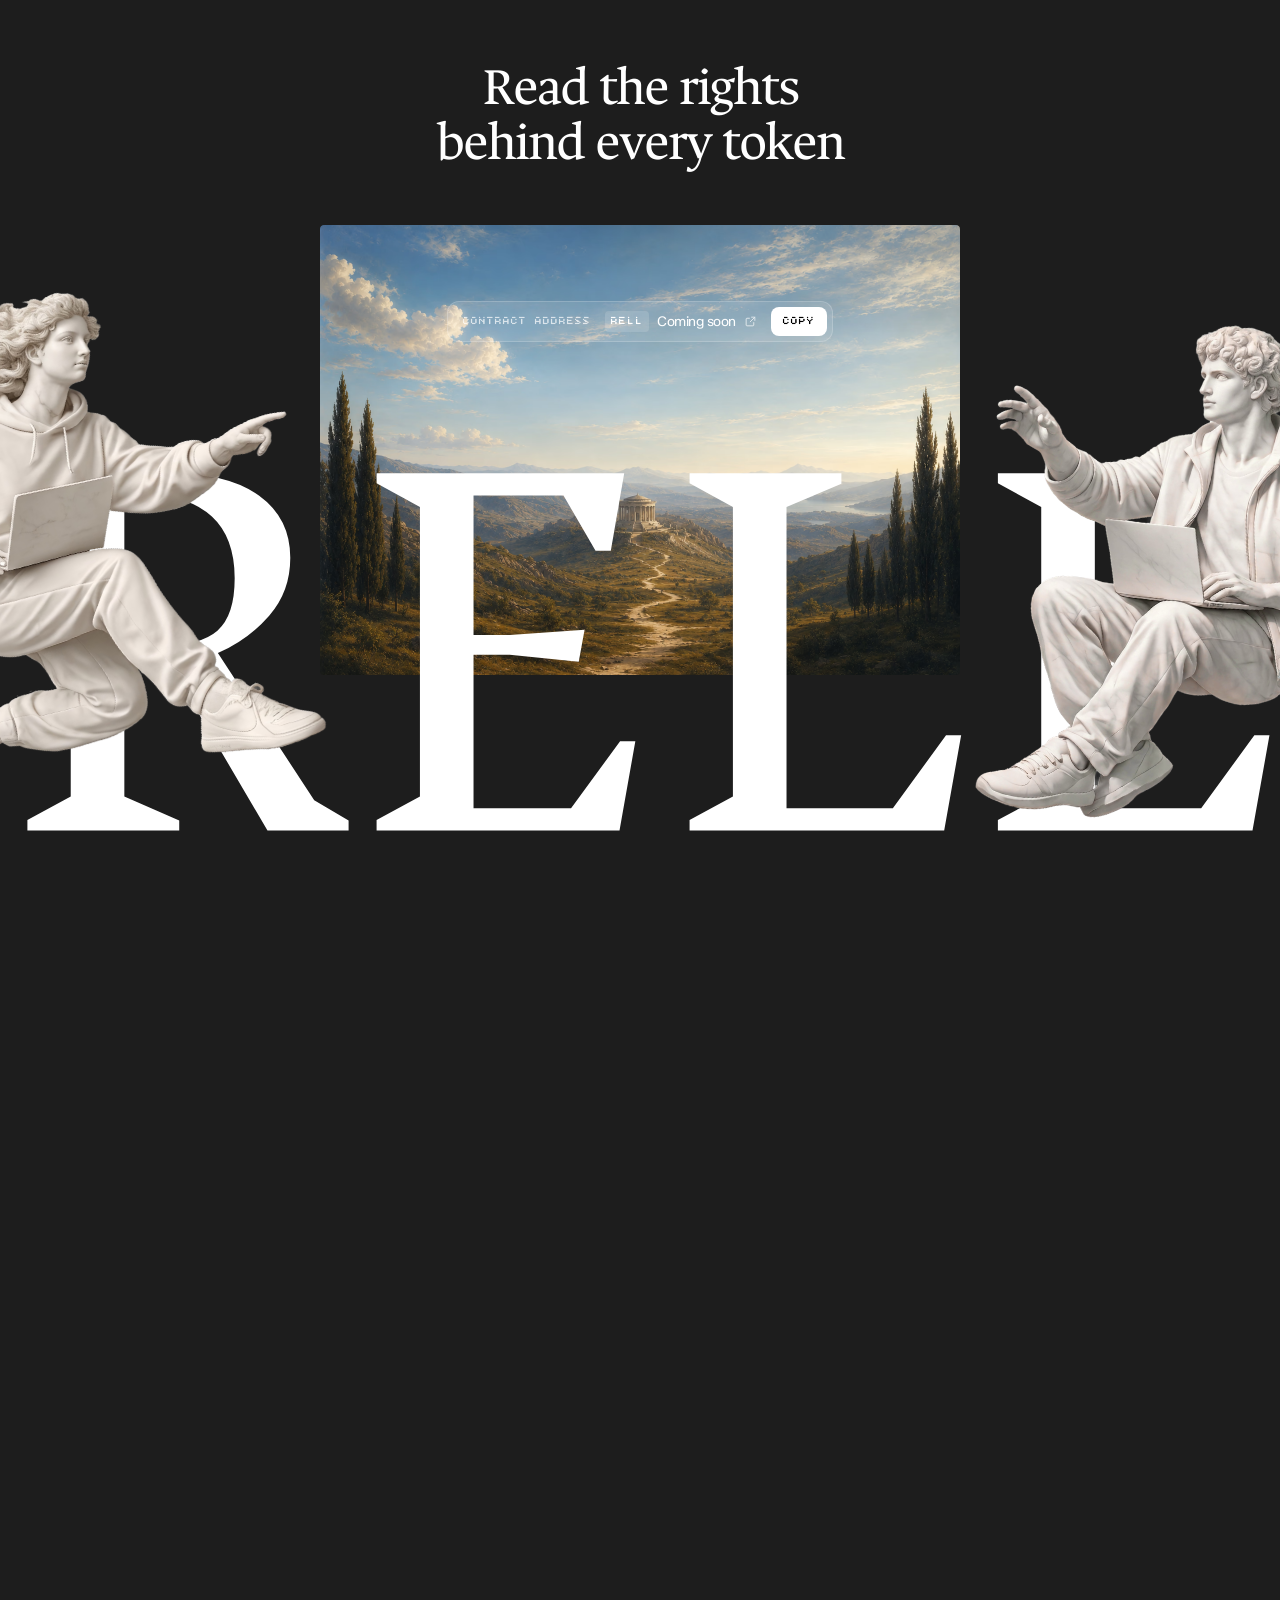
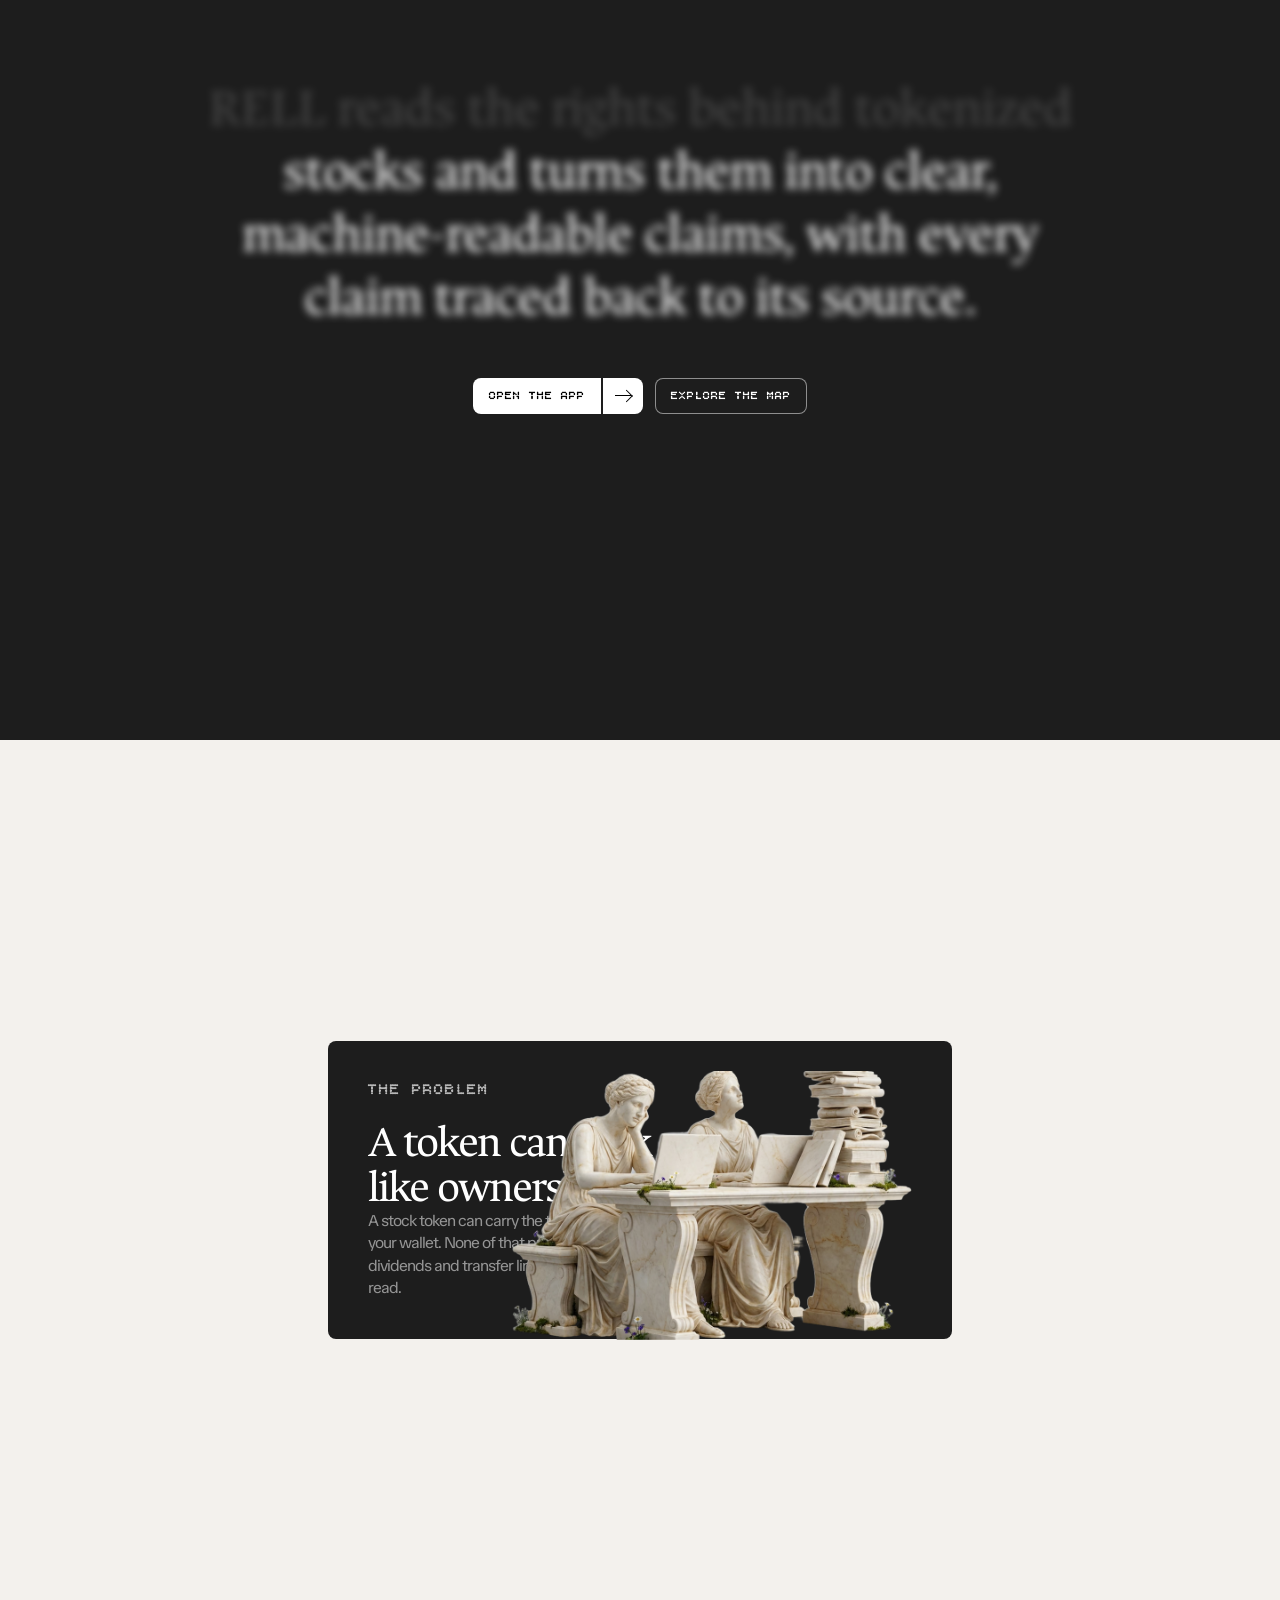
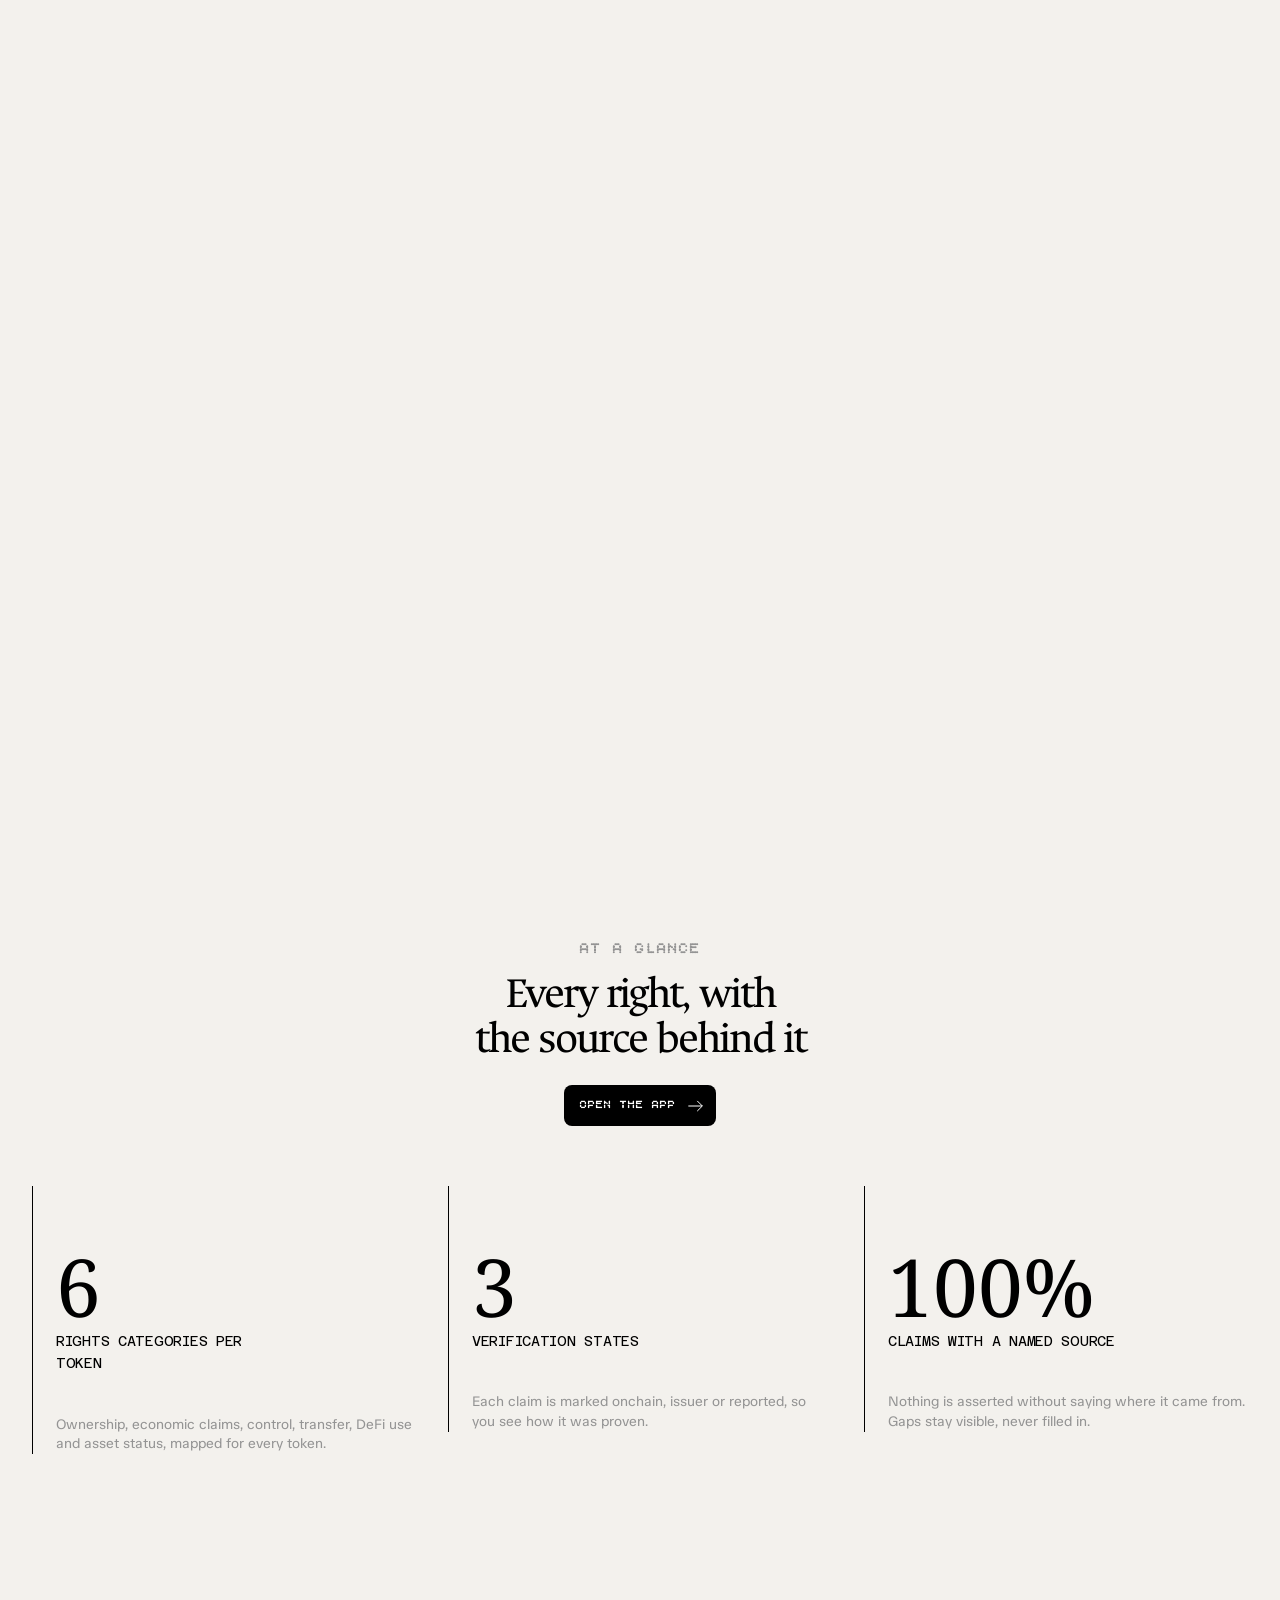
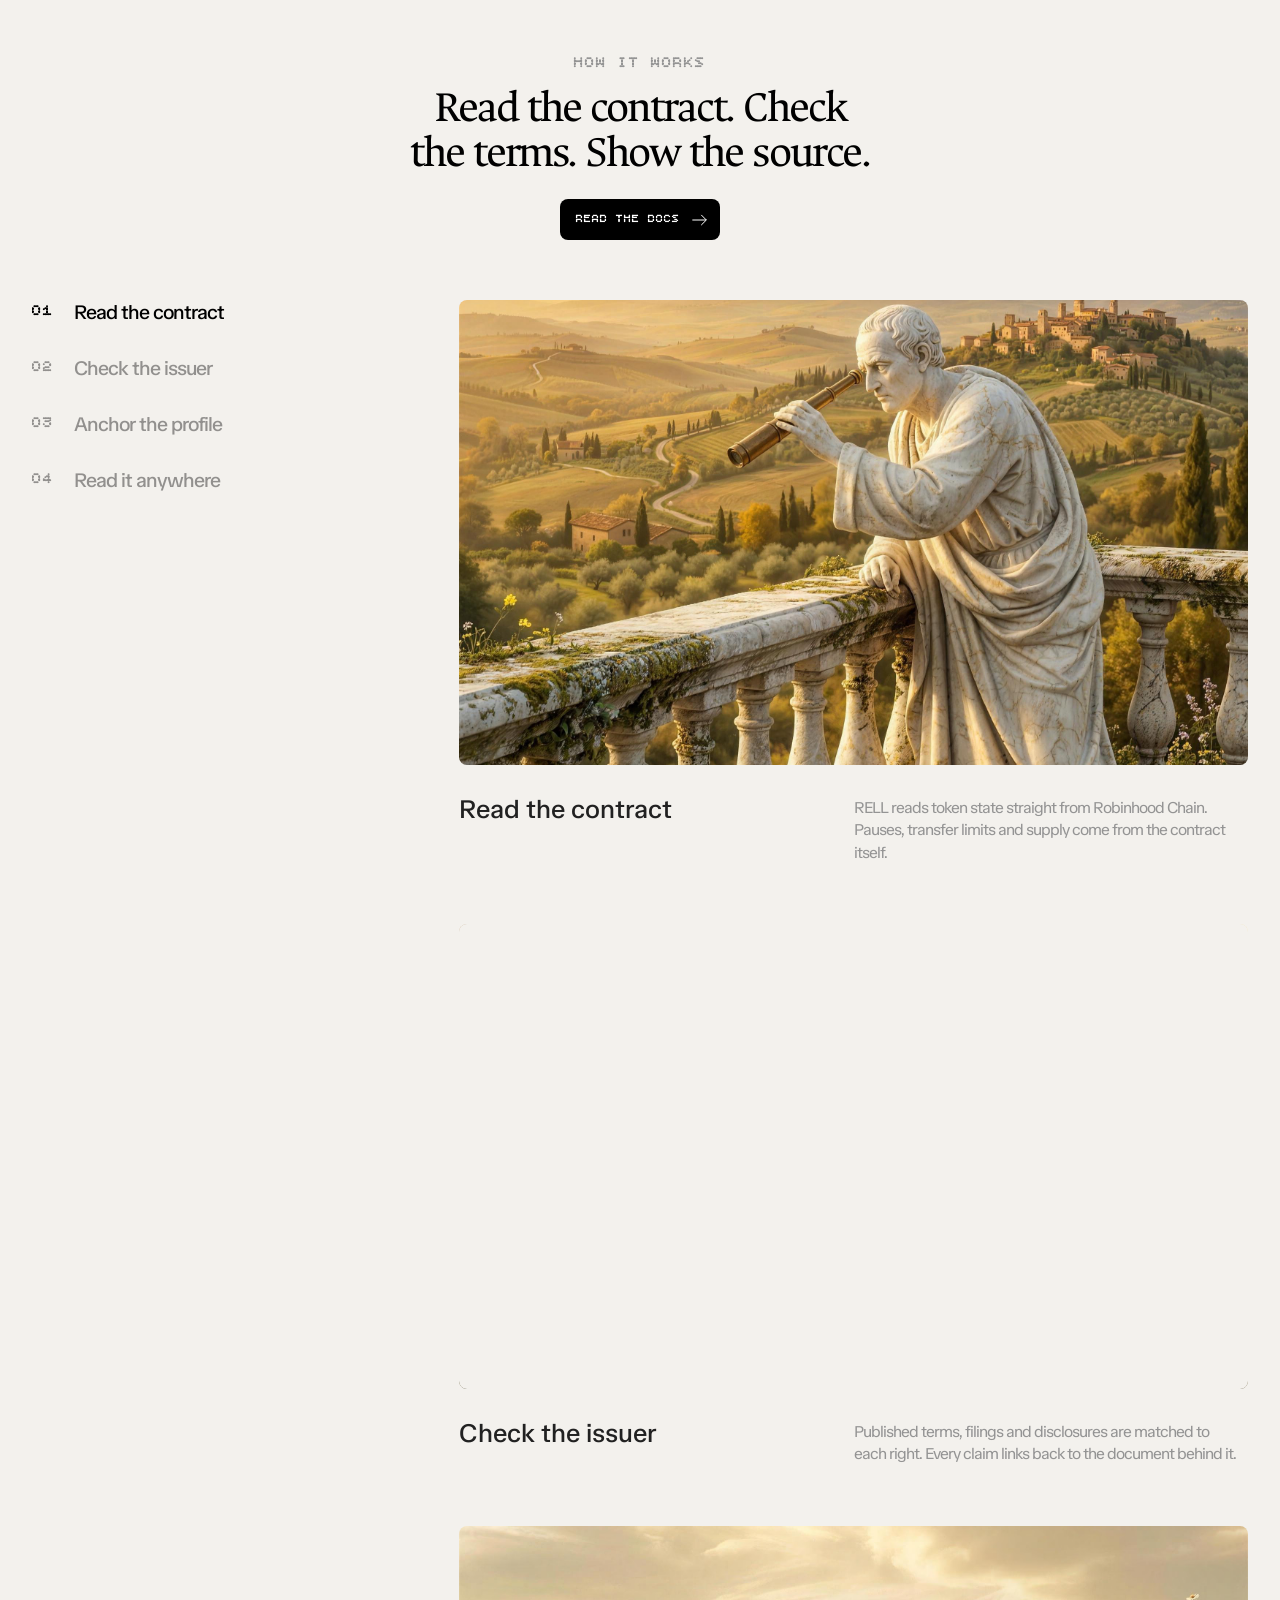
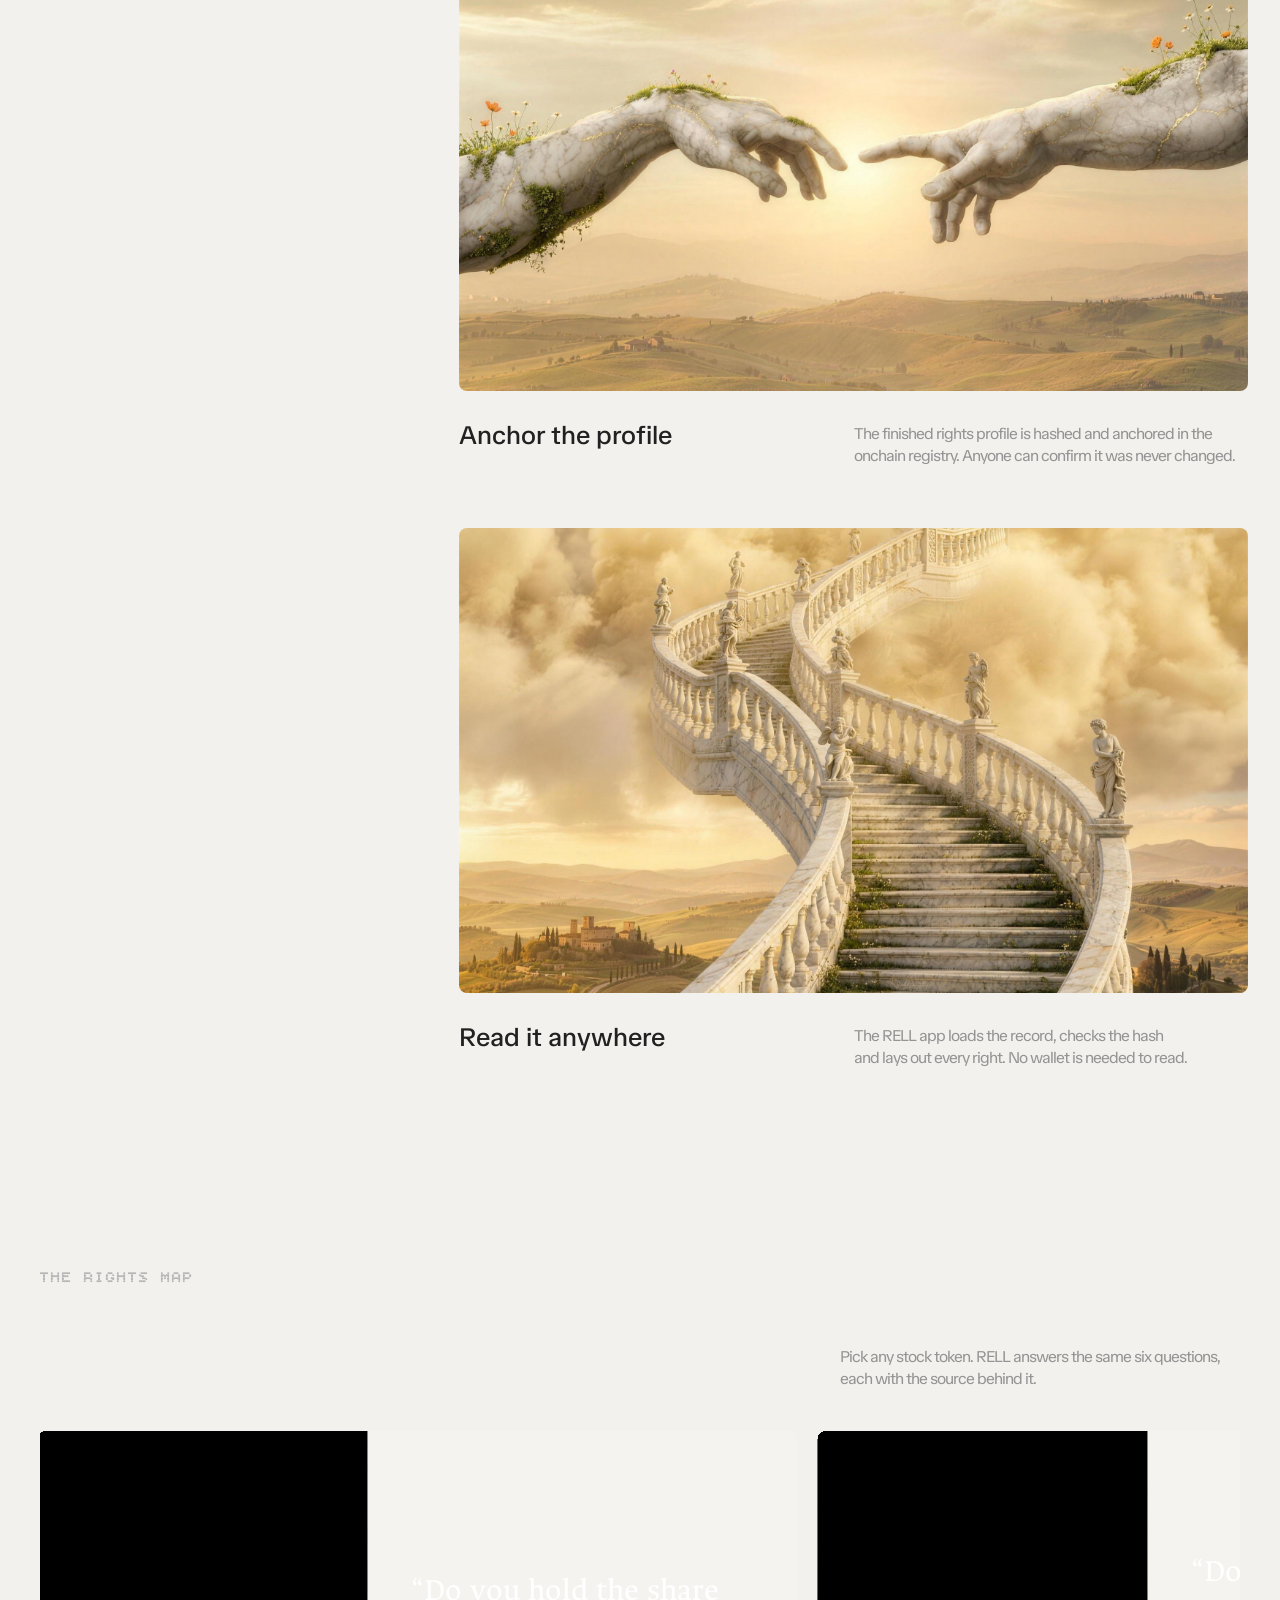
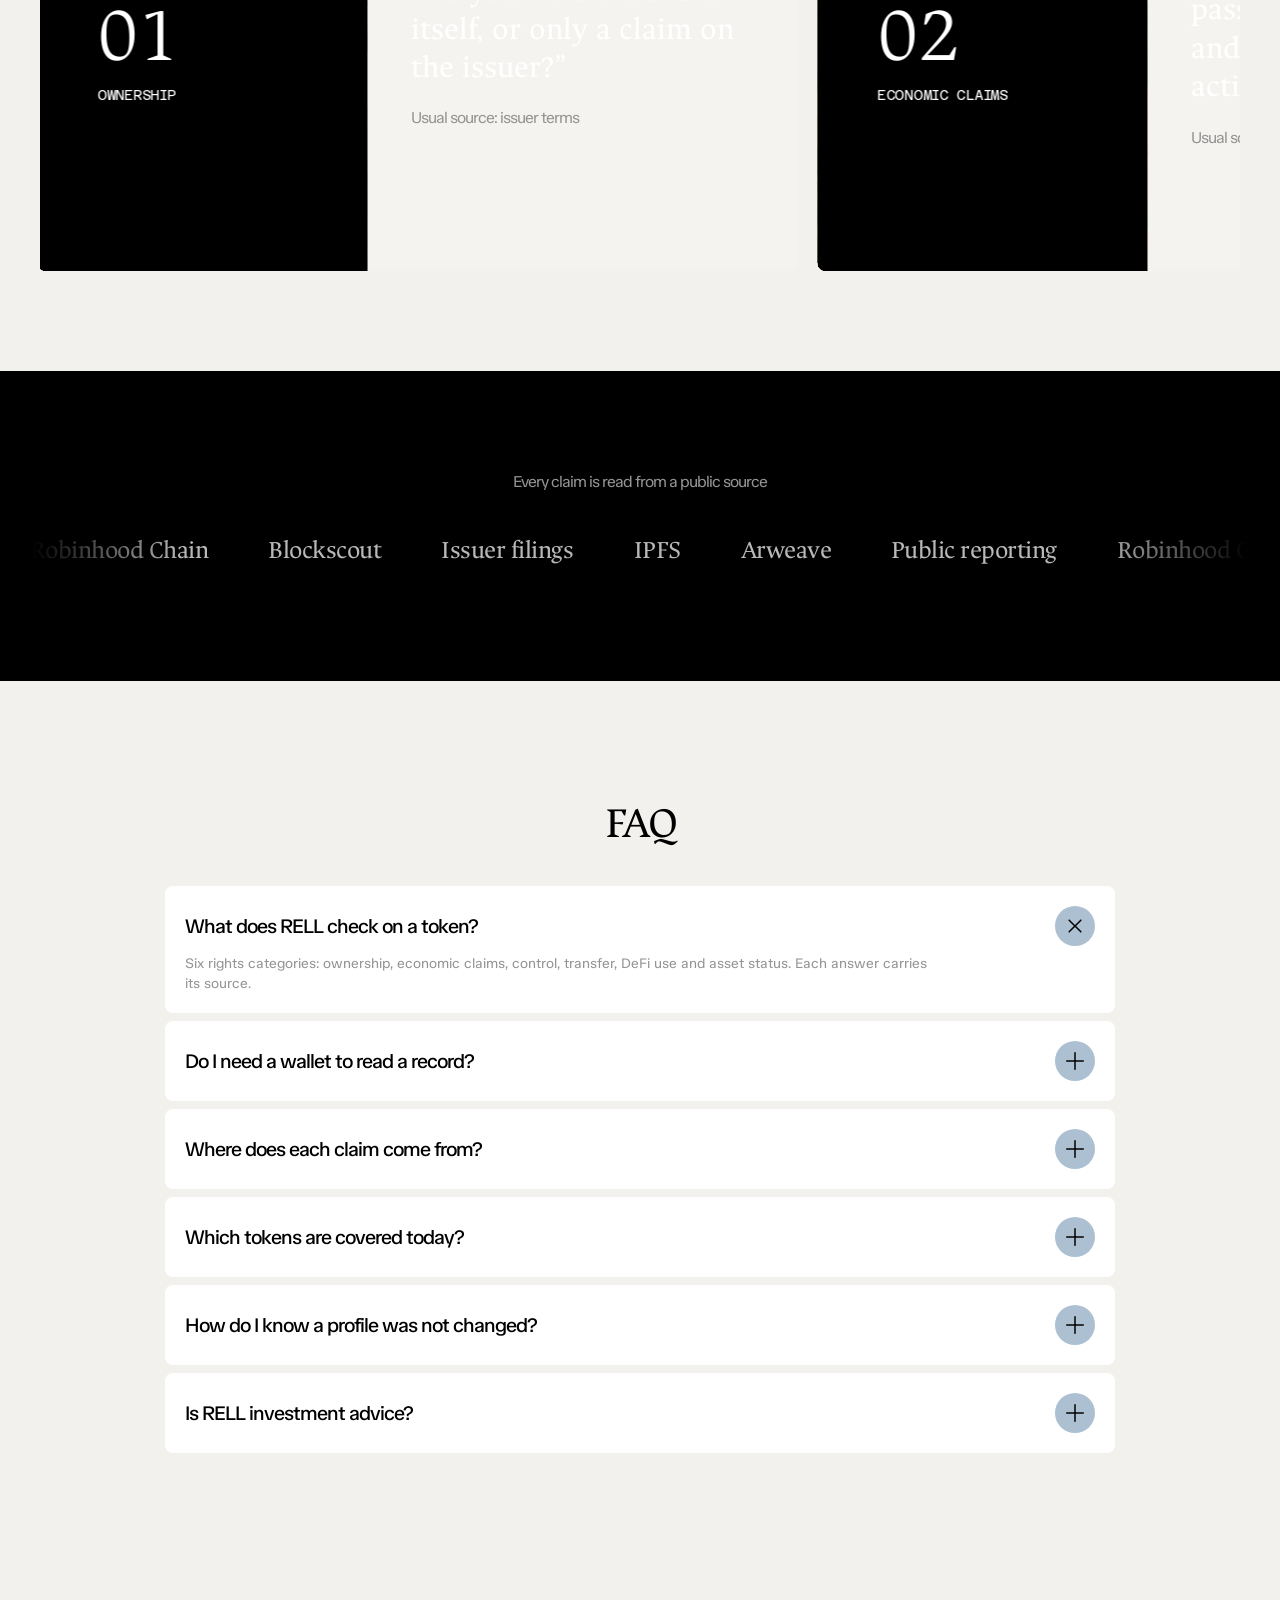
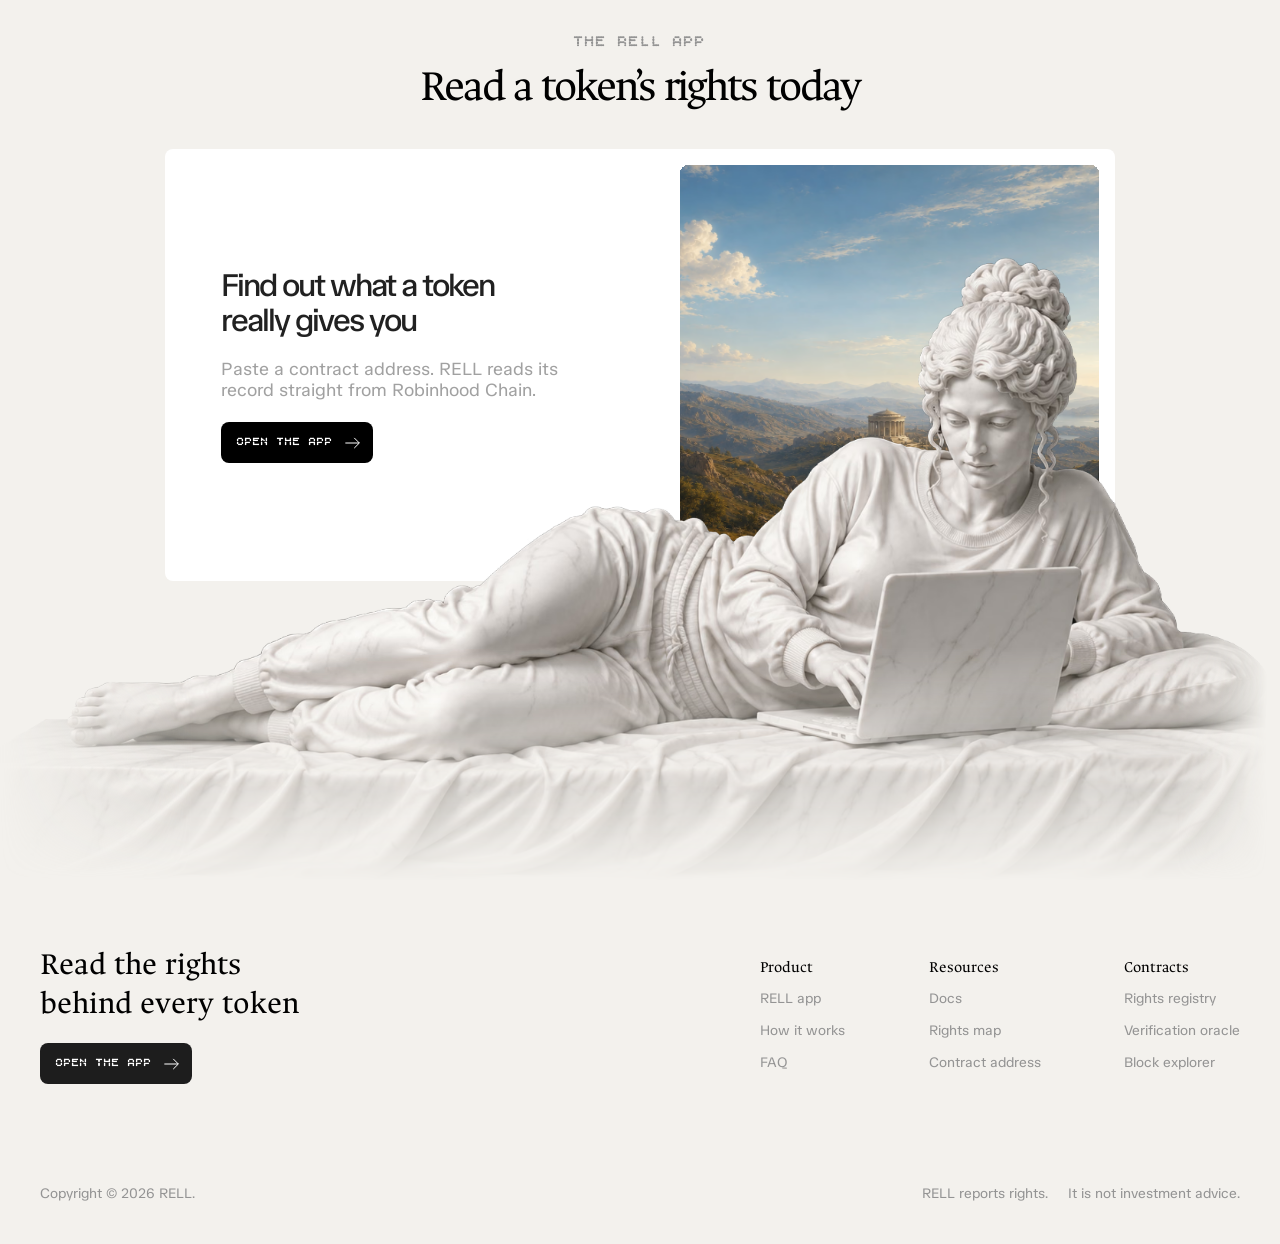
==== commit 35d69a57: "Use the live template hero: the painting as a centred card The hero painting now starts at half scal" ====
--- a/index.html
+++ b/index.html
@@ -32,7 +32,7 @@
  
  
  
- <div id=main data-framer-hydrate-v2='{"routeId":"augiA20Il","localeId":"default","breakpoints":[{"hash":"72rtr7","mediaQuery":"(min-width: 1440px)"},{"hash":"11xy2fx","mediaQuery":"(min-width: 810px) and (max-width: 1439.98px)"},{"hash":"1ocm0u8","mediaQuery":"(max-width: 809.98px)"},{"hash":"dzeszu","mediaQuery":"(min-width: 810px) and (max-width: 1199.98px)"},{"hash":"1vmkpth","mediaQuery":"(max-width: 809.98px)"},{"hash":"q4u4wf","mediaQuery":"(min-width: 1200px)"}]}' data-framer-ssr-released-at=2026-08-25T15:58:25.564Z data-framer-page-optimized-at=2026-08-26T14:26:38.013Z data-framer-generated-page><style data-framer-html-style class=sf-hidden>:root body{background:var(--token-593a7499-b7b5-44b2-9e03-a580f721f32b)}</style><div class="framer-8f7Lv framer-q4u4wf" data-layout-template=true data-selection=true style=min-height:100vh;width:auto><div data-framer-root class="framer-RPxCC framer-Uf0qA framer-j0YAe framer-EPpxw framer-n8EnX framer-OW5kI framer-2SNNZ framer-b4gGt framer-oBy7s framer-72rtr7" style=min-height:100vh;width:auto;display:contents><div class=framer-xy1vuf-container data-code-component-plugin-id=api data-framer-name="Sculpture Loader" name="Sculpture Loader"><div class="ssr-variant hidden-11xy2fx hidden-1ocm0u8"></div></div><main class=framer-kwrdbw data-framer-name=Main id=top><section class=framer-ja4jg9 data-framer-name=Hero><div class=framer-1iamf4m data-framer-name=Hero><div class=framer-1md2tua-container data-code-component-plugin-id=api data-framer-name="Hero Image" name="Hero Image" style=will-change:transform;opacity:1;transform:scale(1.1)><div style=height:100%;width:100%;position:relative;overflow:hidden;border-radius:8px><img src="assets/img/hero-valley.avif" alt="" style="width:100%;height:100%;object-fit:cover;display:block"><div aria-hidden=true style=position:absolute;inset:0;display:flex;flex-direction:row;z-index:1;pointer-events:none><div style="flex-grow:1;flex-basis:0px;background-color:var(--token-f36212c5-1393-4145-9002-731e6a5383da);will-change:transform;transform-origin:50% 0%;margin-left:0px;margin-top:0px;transform:translateY(-102%)"></div><div style="flex-grow:1;flex-basis:0px;background-color:var(--token-f36212c5-1393-4145-9002-731e6a5383da);will-change:transform;transform-origin:50% 0%;margin-left:-1px;margin-top:0px;transform:translateY(-102%)"></div><div style="flex-grow:1;flex-basis:0px;background-color:var(--token-f36212c5-1393-4145-9002-731e6a5383da);will-change:transform;transform-origin:50% 0%;margin-left:-1px;margin-top:0px;transform:translateY(-102%)"></div><div style="flex-grow:1;flex-basis:0px;background-color:var(--token-f36212c5-1393-4145-9002-731e6a5383da);will-change:transform;transform-origin:50% 0%;margin-left:-1px;margin-top:0px;transform:translateY(-102%)"></div><div style="flex-grow:1;flex-basis:0px;background-color:var(--token-f36212c5-1393-4145-9002-731e6a5383da);will-change:transform;transform-origin:50% 0%;margin-left:-1px;margin-top:0px;transform:translateY(-102%)"></div><div style="flex-grow:1;flex-basis:0px;background-color:var(--token-f36212c5-1393-4145-9002-731e6a5383da);will-change:transform;transform-origin:50% 0%;margin-left:-1px;margin-top:0px;transform:translateY(-102%)"></div><div style="flex-grow:1;flex-basis:0px;background-color:var(--token-f36212c5-1393-4145-9002-731e6a5383da);will-change:transform;transform-origin:50% 0%;margin-left:-1px;margin-top:0px;transform:translateY(-102%)"></div></div></div></div></div><div class=framer-5bwy8n data-framer-name=Title><div class=framer-u0vvkv data-framer-component-type=RichTextContainer style=transform:none><h1 class="framer-text framer-styles-preset-wh84r3" data-styles-preset=sJdWEEYzn dir=auto style=--framer-text-alignment:center aria-label="Read the rights"><span style=white-space:nowrap><span style=display:inline-block;opacity:1;filter:blur(0px);transform:none;will-change:transform>R</span><span style=display:inline-block;opacity:1;filter:blur(0px);transform:none;will-change:transform>e</span><span style=display:inline-block;opacity:1;filter:blur(0px);transform:none;will-change:transform>a</span><span style=display:inline-block;opacity:1;filter:blur(0px);transform:none;will-change:transform>d</span></span> <span style=white-space:nowrap><span style=display:inline-block;opacity:1;filter:blur(0px);transform:none;will-change:transform>t</span><span style=display:inline-block;opacity:1;filter:blur(0px);transform:none;will-change:transform>h</span><span style=display:inline-block;opacity:1;filter:blur(0px);transform:none;will-change:transform>e</span></span> <span style=white-space:nowrap><span style=display:inline-block;opacity:1;filter:blur(0px);transform:none;will-change:transform>r</span><span style=display:inline-block;opacity:1;filter:blur(0px);transform:none;will-change:transform>i</span><span style=display:inline-block;opacity:1;filter:blur(0px);transform:none;will-change:transform>g</span><span style=display:inline-block;opacity:1;filter:blur(0px);transform:none;will-change:transform>h</span><span style=display:inline-block;opacity:1;filter:blur(0px);transform:none;will-change:transform>t</span><span style=display:inline-block;opacity:1;filter:blur(0px);transform:none;will-change:transform>s</span></span></h1><h1 class="framer-text framer-styles-preset-wh84r3" data-styles-preset=sJdWEEYzn dir=auto style=--framer-text-alignment:center aria-label="behind every token"><span style=white-space:nowrap><span style=display:inline-block;opacity:1;filter:blur(0px);transform:none;will-change:transform>b</span><span style=display:inline-block;opacity:1;filter:blur(0px);transform:none;will-change:transform>e</span><span style=display:inline-block;opacity:1;filter:blur(0px);transform:none;will-change:transform>h</span><span style=display:inline-block;opacity:1;filter:blur(0px);transform:none;will-change:transform>i</span><span style=display:inline-block;opacity:1;filter:blur(0px);transform:none;will-change:transform>n</span><span style=display:inline-block;opacity:1;filter:blur(0px);transform:none;will-change:transform>d</span></span> <span style=white-space:nowrap><span style=display:inline-block;opacity:1;filter:blur(0px);transform:none;will-change:transform>e</span><span style=display:inline-block;opacity:1;filter:blur(0px);transform:none;will-change:transform>v</span><span style=display:inline-block;opacity:1;filter:blur(0px);transform:none;will-change:transform>e</span><span style=display:inline-block;opacity:1;filter:blur(0px);transform:none;will-change:transform>r</span><span style=display:inline-block;opacity:1;filter:blur(0px);transform:none;will-change:transform>y</span></span> <span style=white-space:nowrap><span style=display:inline-block;opacity:1;filter:blur(0px);transform:none;will-change:transform>t</span><span style=display:inline-block;opacity:1;filter:blur(0px);transform:none;will-change:transform>o</span><span style=display:inline-block;opacity:1;filter:blur(0px);transform:none;will-change:transform>k</span><span style=display:inline-block;opacity:1;filter:blur(0px);transform:none;will-change:transform>e</span><span style=display:inline-block;opacity:1;filter:blur(0px);transform:none;will-change:transform>n</span></span></h1></div><div class="rell-ca" id="contract" data-ca-bar data-state="soon">
+ <div id=main data-framer-hydrate-v2='{"routeId":"augiA20Il","localeId":"default","breakpoints":[{"hash":"72rtr7","mediaQuery":"(min-width: 1440px)"},{"hash":"11xy2fx","mediaQuery":"(min-width: 810px) and (max-width: 1439.98px)"},{"hash":"1ocm0u8","mediaQuery":"(max-width: 809.98px)"},{"hash":"dzeszu","mediaQuery":"(min-width: 810px) and (max-width: 1199.98px)"},{"hash":"1vmkpth","mediaQuery":"(max-width: 809.98px)"},{"hash":"q4u4wf","mediaQuery":"(min-width: 1200px)"}]}' data-framer-ssr-released-at=2026-08-25T15:58:25.564Z data-framer-page-optimized-at=2026-08-26T14:26:38.013Z data-framer-generated-page><style data-framer-html-style class=sf-hidden>:root body{background:var(--token-593a7499-b7b5-44b2-9e03-a580f721f32b)}</style><div class="framer-8f7Lv framer-q4u4wf" data-layout-template=true data-selection=true style=min-height:100vh;width:auto><div data-framer-root class="framer-RPxCC framer-Uf0qA framer-j0YAe framer-EPpxw framer-n8EnX framer-OW5kI framer-2SNNZ framer-b4gGt framer-oBy7s framer-72rtr7" style=min-height:100vh;width:auto;display:contents><div class=framer-xy1vuf-container data-code-component-plugin-id=api data-framer-name="Sculpture Loader" name="Sculpture Loader"><div class="ssr-variant hidden-11xy2fx hidden-1ocm0u8"></div></div><main class=framer-kwrdbw data-framer-name=Main id=top><section class=framer-ja4jg9 data-framer-name=Hero><div class=framer-1iamf4m data-framer-name=Hero><div class=framer-1md2tua-container data-code-component-plugin-id=api data-framer-name="Hero Image" name="Hero Image" style=will-change:transform;opacity:1;transform:scale(0.5)><div style=height:100%;width:100%;position:relative;overflow:hidden;border-radius:8px><img src="assets/img/hero-valley.avif" alt="" style="width:100%;height:100%;object-fit:cover;display:block"><div aria-hidden=true style=position:absolute;inset:0;display:flex;flex-direction:row;z-index:1;pointer-events:none><div style="flex-grow:1;flex-basis:0px;background-color:var(--token-f36212c5-1393-4145-9002-731e6a5383da);will-change:transform;transform-origin:50% 0%;margin-left:0px;margin-top:0px;transform:translateY(-102%)"></div><div style="flex-grow:1;flex-basis:0px;background-color:var(--token-f36212c5-1393-4145-9002-731e6a5383da);will-change:transform;transform-origin:50% 0%;margin-left:-1px;margin-top:0px;transform:translateY(-102%)"></div><div style="flex-grow:1;flex-basis:0px;background-color:var(--token-f36212c5-1393-4145-9002-731e6a5383da);will-change:transform;transform-origin:50% 0%;margin-left:-1px;margin-top:0px;transform:translateY(-102%)"></div><div style="flex-grow:1;flex-basis:0px;background-color:var(--token-f36212c5-1393-4145-9002-731e6a5383da);will-change:transform;transform-origin:50% 0%;margin-left:-1px;margin-top:0px;transform:translateY(-102%)"></div><div style="flex-grow:1;flex-basis:0px;background-color:var(--token-f36212c5-1393-4145-9002-731e6a5383da);will-change:transform;transform-origin:50% 0%;margin-left:-1px;margin-top:0px;transform:translateY(-102%)"></div><div style="flex-grow:1;flex-basis:0px;background-color:var(--token-f36212c5-1393-4145-9002-731e6a5383da);will-change:transform;transform-origin:50% 0%;margin-left:-1px;margin-top:0px;transform:translateY(-102%)"></div><div style="flex-grow:1;flex-basis:0px;background-color:var(--token-f36212c5-1393-4145-9002-731e6a5383da);will-change:transform;transform-origin:50% 0%;margin-left:-1px;margin-top:0px;transform:translateY(-102%)"></div></div></div></div></div><div class=framer-5bwy8n data-framer-name=Title><div class=framer-u0vvkv data-framer-component-type=RichTextContainer style=transform:none><h1 class="framer-text framer-styles-preset-wh84r3" data-styles-preset=sJdWEEYzn dir=auto style=--framer-text-alignment:center aria-label="Read the rights"><span style=white-space:nowrap><span style=display:inline-block;opacity:1;filter:blur(0px);transform:none;will-change:transform>R</span><span style=display:inline-block;opacity:1;filter:blur(0px);transform:none;will-change:transform>e</span><span style=display:inline-block;opacity:1;filter:blur(0px);transform:none;will-change:transform>a</span><span style=display:inline-block;opacity:1;filter:blur(0px);transform:none;will-change:transform>d</span></span> <span style=white-space:nowrap><span style=display:inline-block;opacity:1;filter:blur(0px);transform:none;will-change:transform>t</span><span style=display:inline-block;opacity:1;filter:blur(0px);transform:none;will-change:transform>h</span><span style=display:inline-block;opacity:1;filter:blur(0px);transform:none;will-change:transform>e</span></span> <span style=white-space:nowrap><span style=display:inline-block;opacity:1;filter:blur(0px);transform:none;will-change:transform>r</span><span style=display:inline-block;opacity:1;filter:blur(0px);transform:none;will-change:transform>i</span><span style=display:inline-block;opacity:1;filter:blur(0px);transform:none;will-change:transform>g</span><span style=display:inline-block;opacity:1;filter:blur(0px);transform:none;will-change:transform>h</span><span style=display:inline-block;opacity:1;filter:blur(0px);transform:none;will-change:transform>t</span><span style=display:inline-block;opacity:1;filter:blur(0px);transform:none;will-change:transform>s</span></span></h1><h1 class="framer-text framer-styles-preset-wh84r3" data-styles-preset=sJdWEEYzn dir=auto style=--framer-text-alignment:center aria-label="behind every token"><span style=white-space:nowrap><span style=display:inline-block;opacity:1;filter:blur(0px);transform:none;will-change:transform>b</span><span style=display:inline-block;opacity:1;filter:blur(0px);transform:none;will-change:transform>e</span><span style=display:inline-block;opacity:1;filter:blur(0px);transform:none;will-change:transform>h</span><span style=display:inline-block;opacity:1;filter:blur(0px);transform:none;will-change:transform>i</span><span style=display:inline-block;opacity:1;filter:blur(0px);transform:none;will-change:transform>n</span><span style=display:inline-block;opacity:1;filter:blur(0px);transform:none;will-change:transform>d</span></span> <span style=white-space:nowrap><span style=display:inline-block;opacity:1;filter:blur(0px);transform:none;will-change:transform>e</span><span style=display:inline-block;opacity:1;filter:blur(0px);transform:none;will-change:transform>v</span><span style=display:inline-block;opacity:1;filter:blur(0px);transform:none;will-change:transform>e</span><span style=display:inline-block;opacity:1;filter:blur(0px);transform:none;will-change:transform>r</span><span style=display:inline-block;opacity:1;filter:blur(0px);transform:none;will-change:transform>y</span></span> <span style=white-space:nowrap><span style=display:inline-block;opacity:1;filter:blur(0px);transform:none;will-change:transform>t</span><span style=display:inline-block;opacity:1;filter:blur(0px);transform:none;will-change:transform>o</span><span style=display:inline-block;opacity:1;filter:blur(0px);transform:none;will-change:transform>k</span><span style=display:inline-block;opacity:1;filter:blur(0px);transform:none;will-change:transform>e</span><span style=display:inline-block;opacity:1;filter:blur(0px);transform:none;will-change:transform>n</span></span></h1></div><div class="rell-ca" id="contract" data-ca-bar data-state="soon">
 <span class="rell-ca__label">Contract address</span>
 <span class="rell-ca__value"><span class="rell-ca__symbol" data-config-text="token.symbol">RELL</span><span class="rell-ca__text" data-ca-text aria-live="polite">Coming soon</span><a class="rell-ca__explorer" data-ca-explorer href="#" target="_blank" rel="noopener noreferrer" hidden aria-label="View the token on the explorer"><svg viewBox="0 0 24 24" width="13" height="13" aria-hidden="true"><path d="M14 4h6v6m0-6-8.5 8.5M18 14v4.5A1.5 1.5 0 0 1 16.5 20h-11A1.5 1.5 0 0 1 4 18.5v-11A1.5 1.5 0 0 1 5.5 6H10" fill="none" stroke="currentColor" stroke-width="1.8" stroke-linecap="round" stroke-linejoin="round"/></svg></a></span>
 <button class="rell-ca__copy" type="button" data-ca-copy data-copy-state="idle" aria-label="Copy the contract address"><span data-ca-copy-text>Copy</span></button>
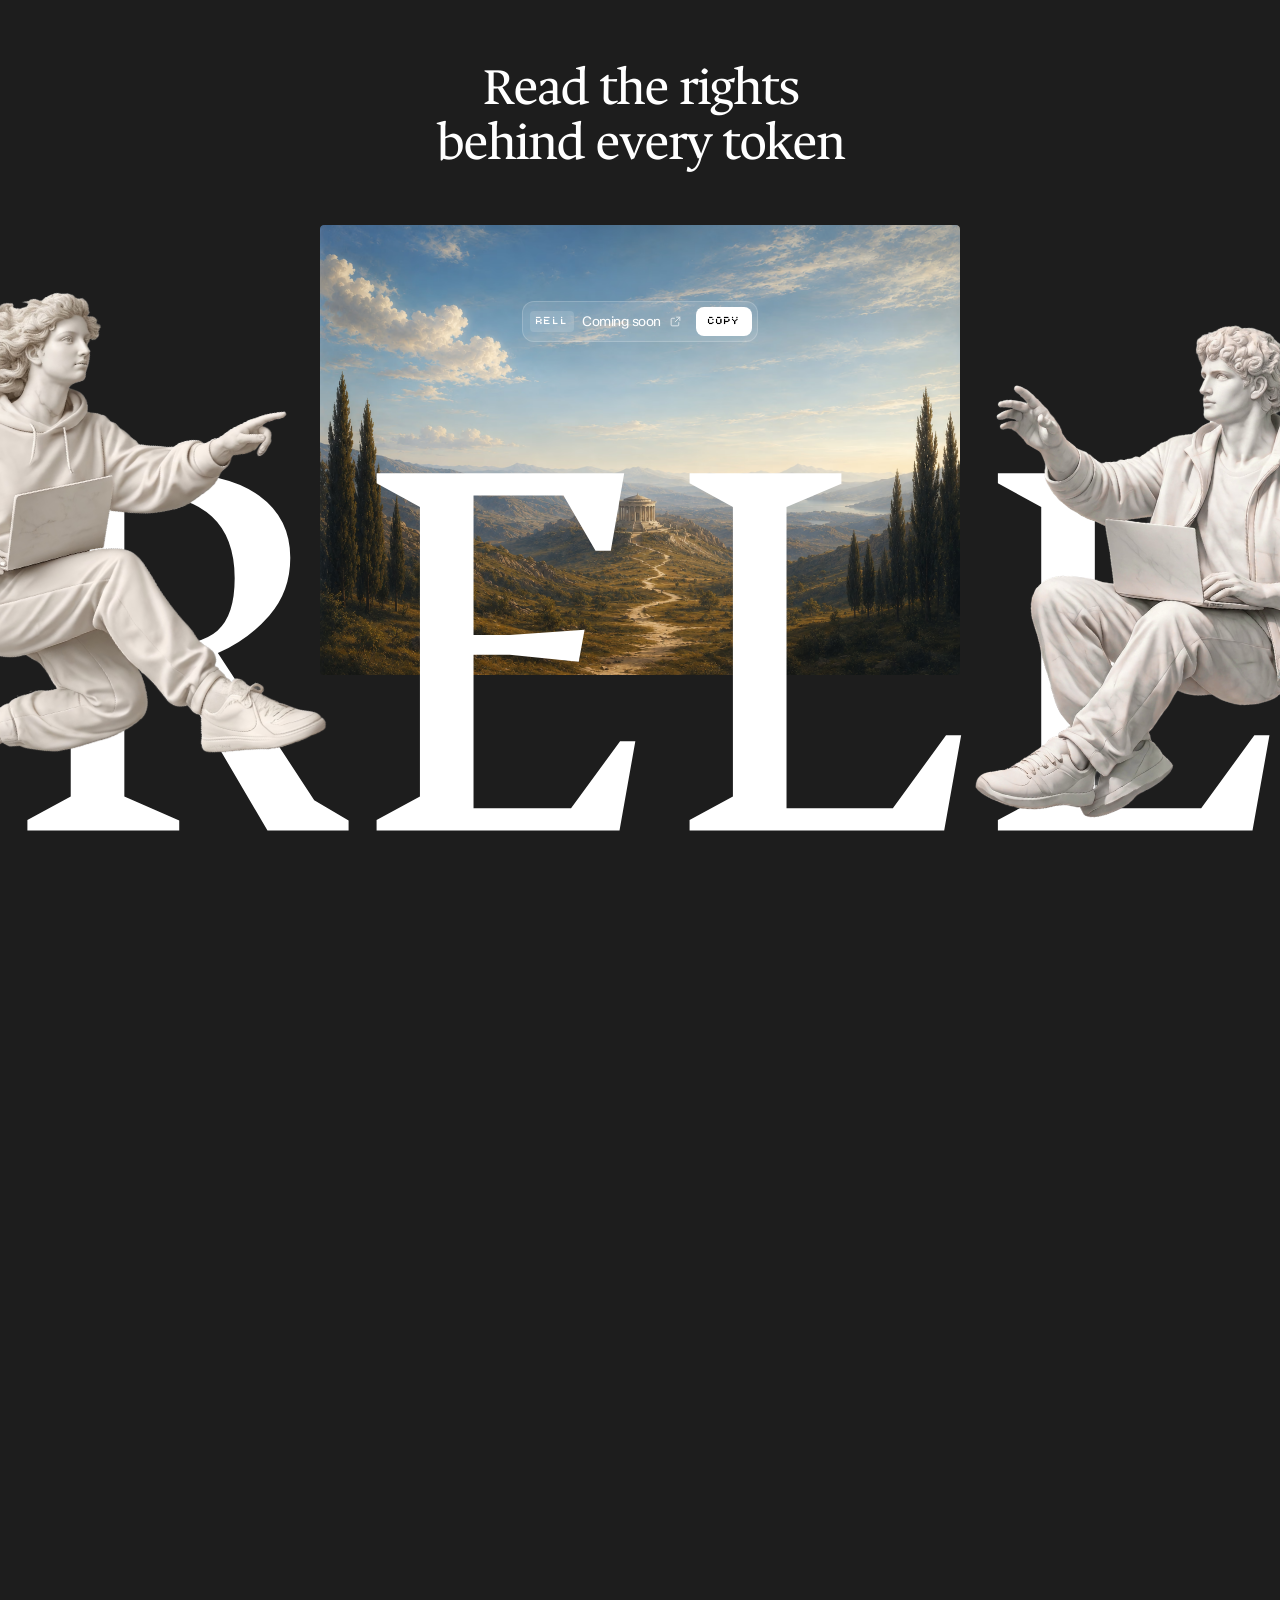
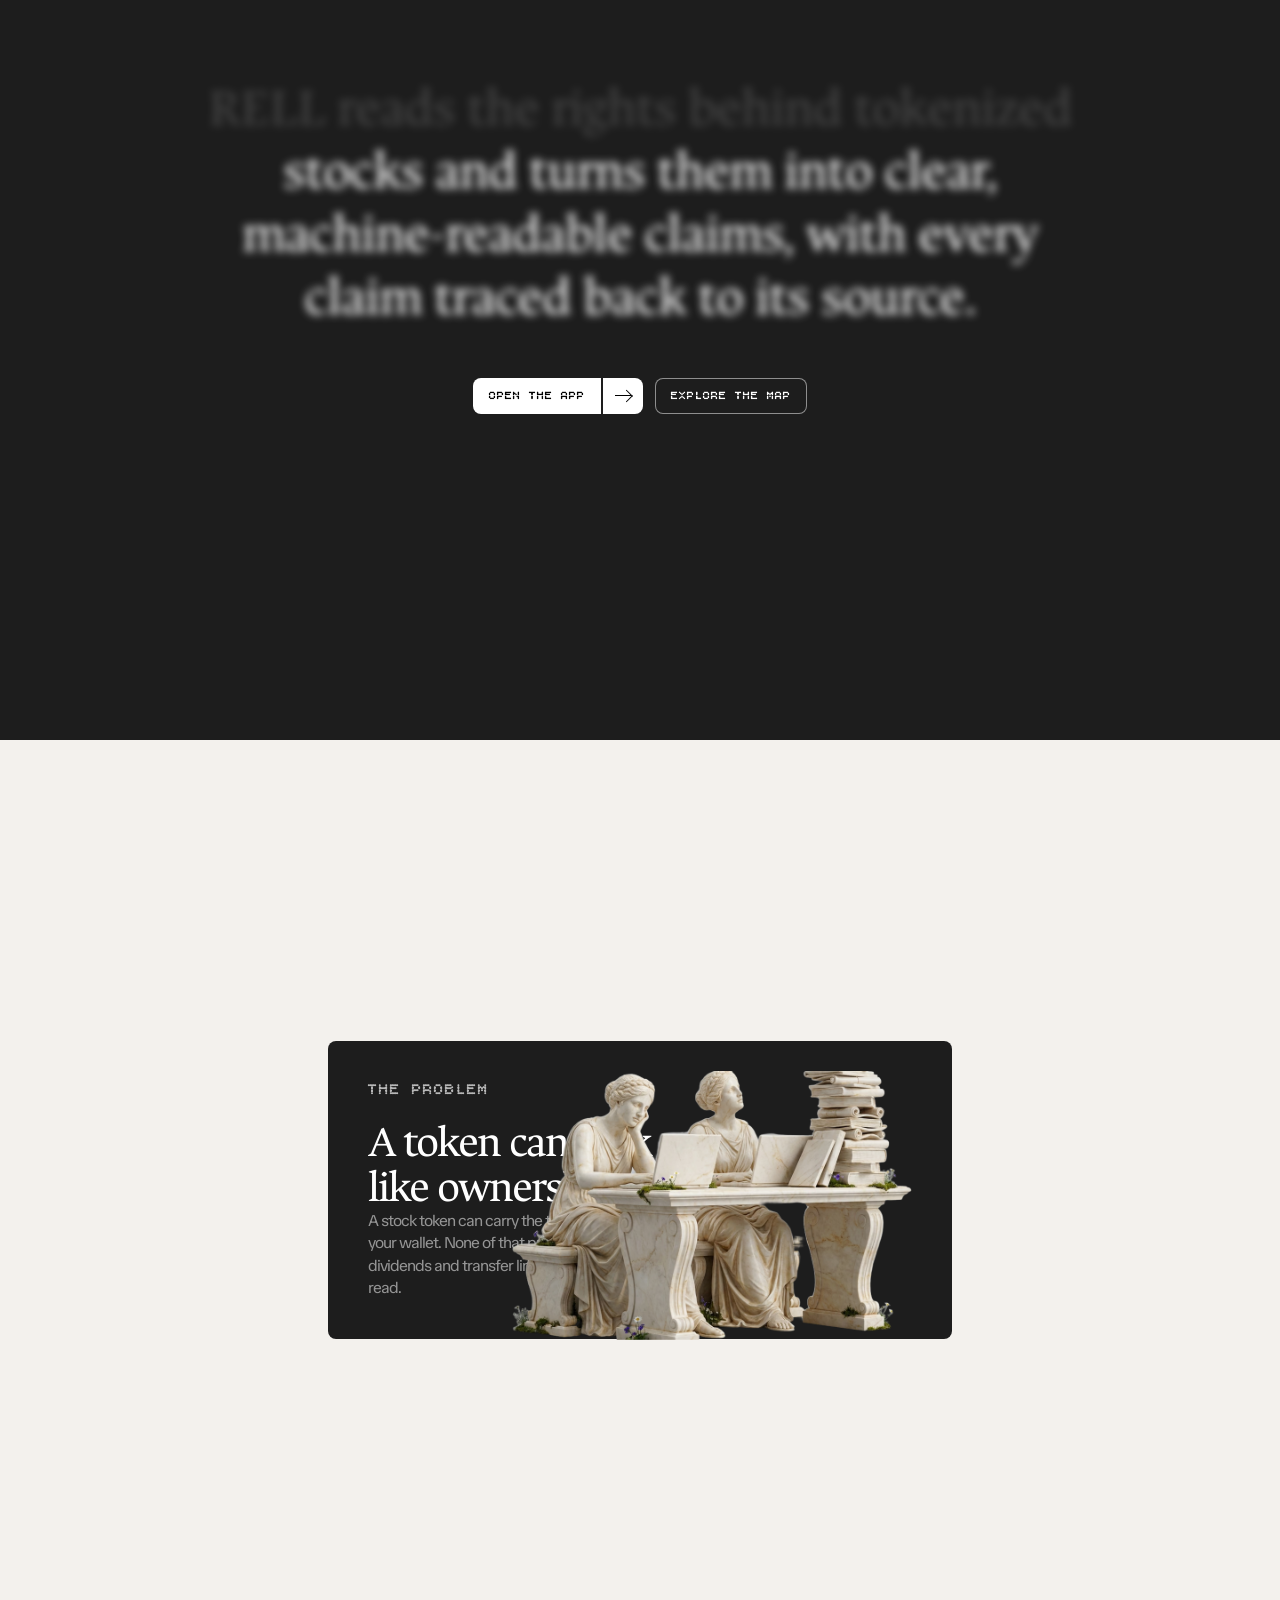
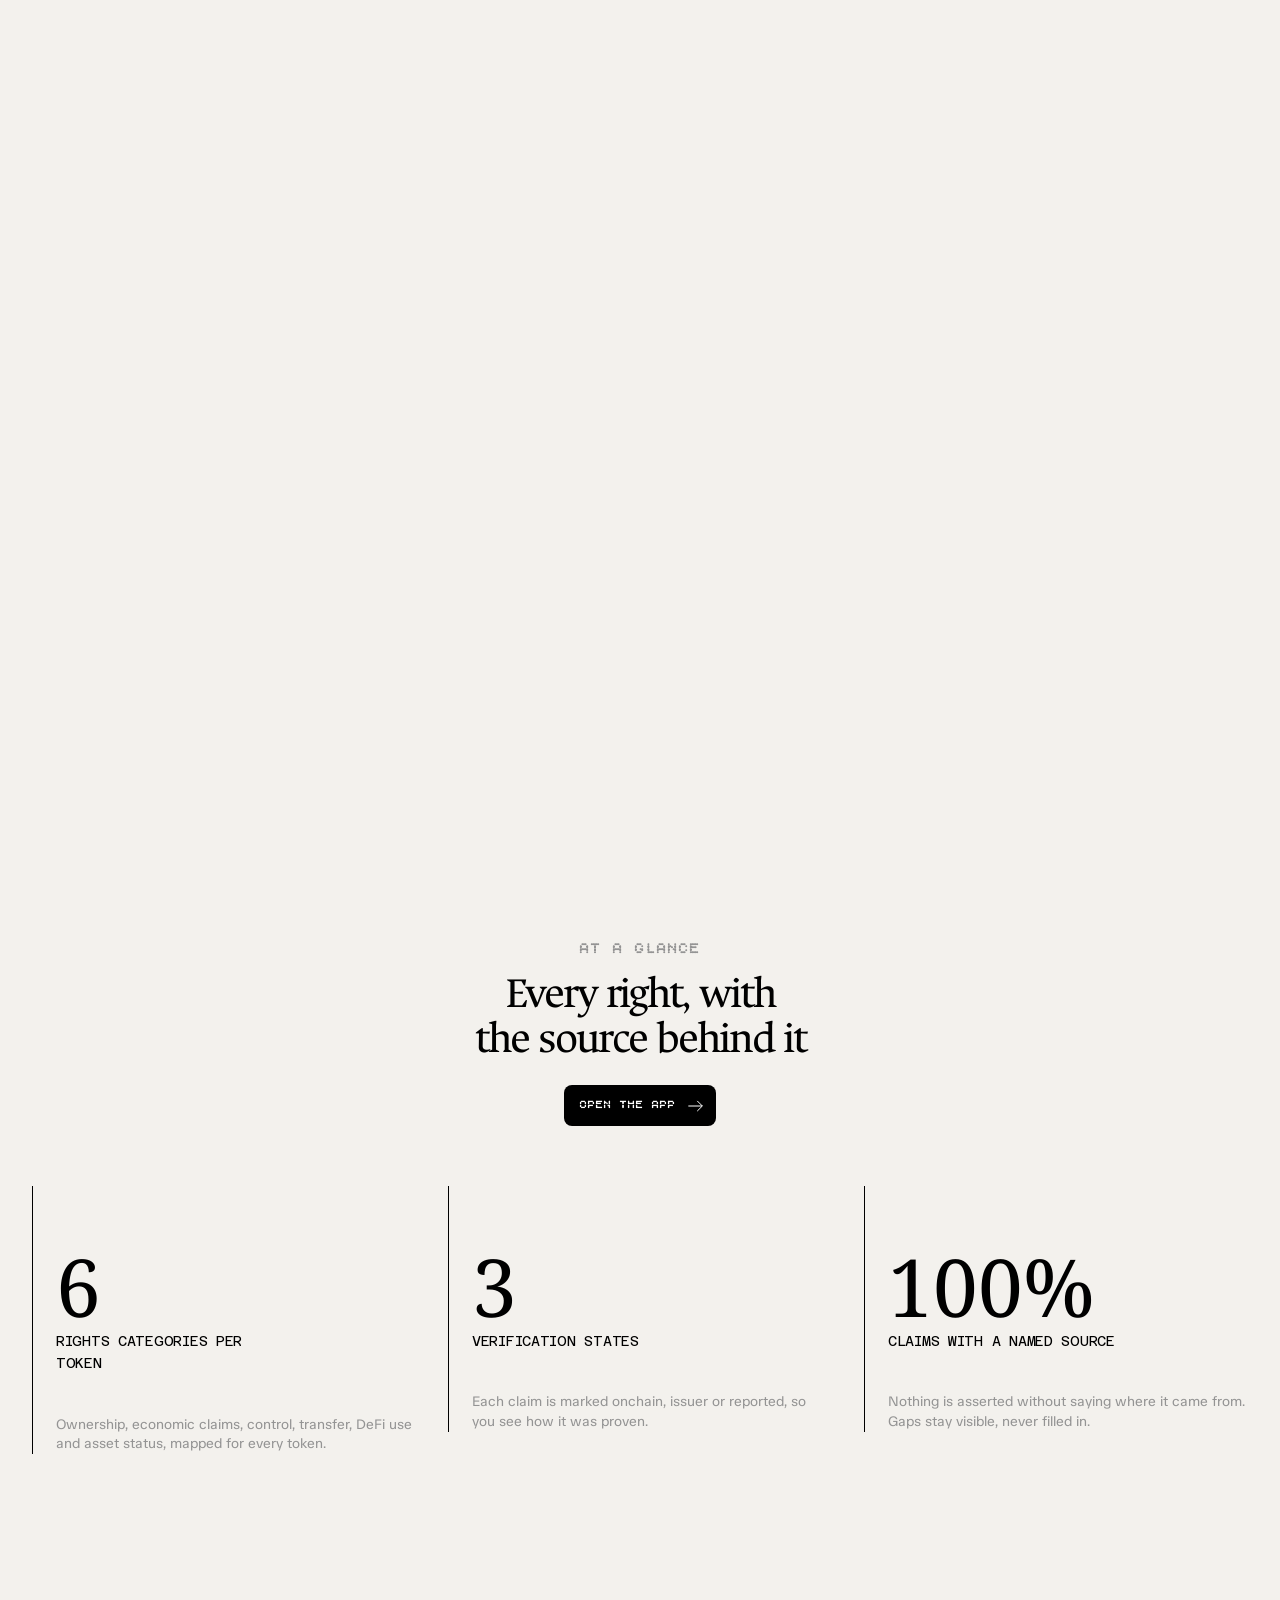
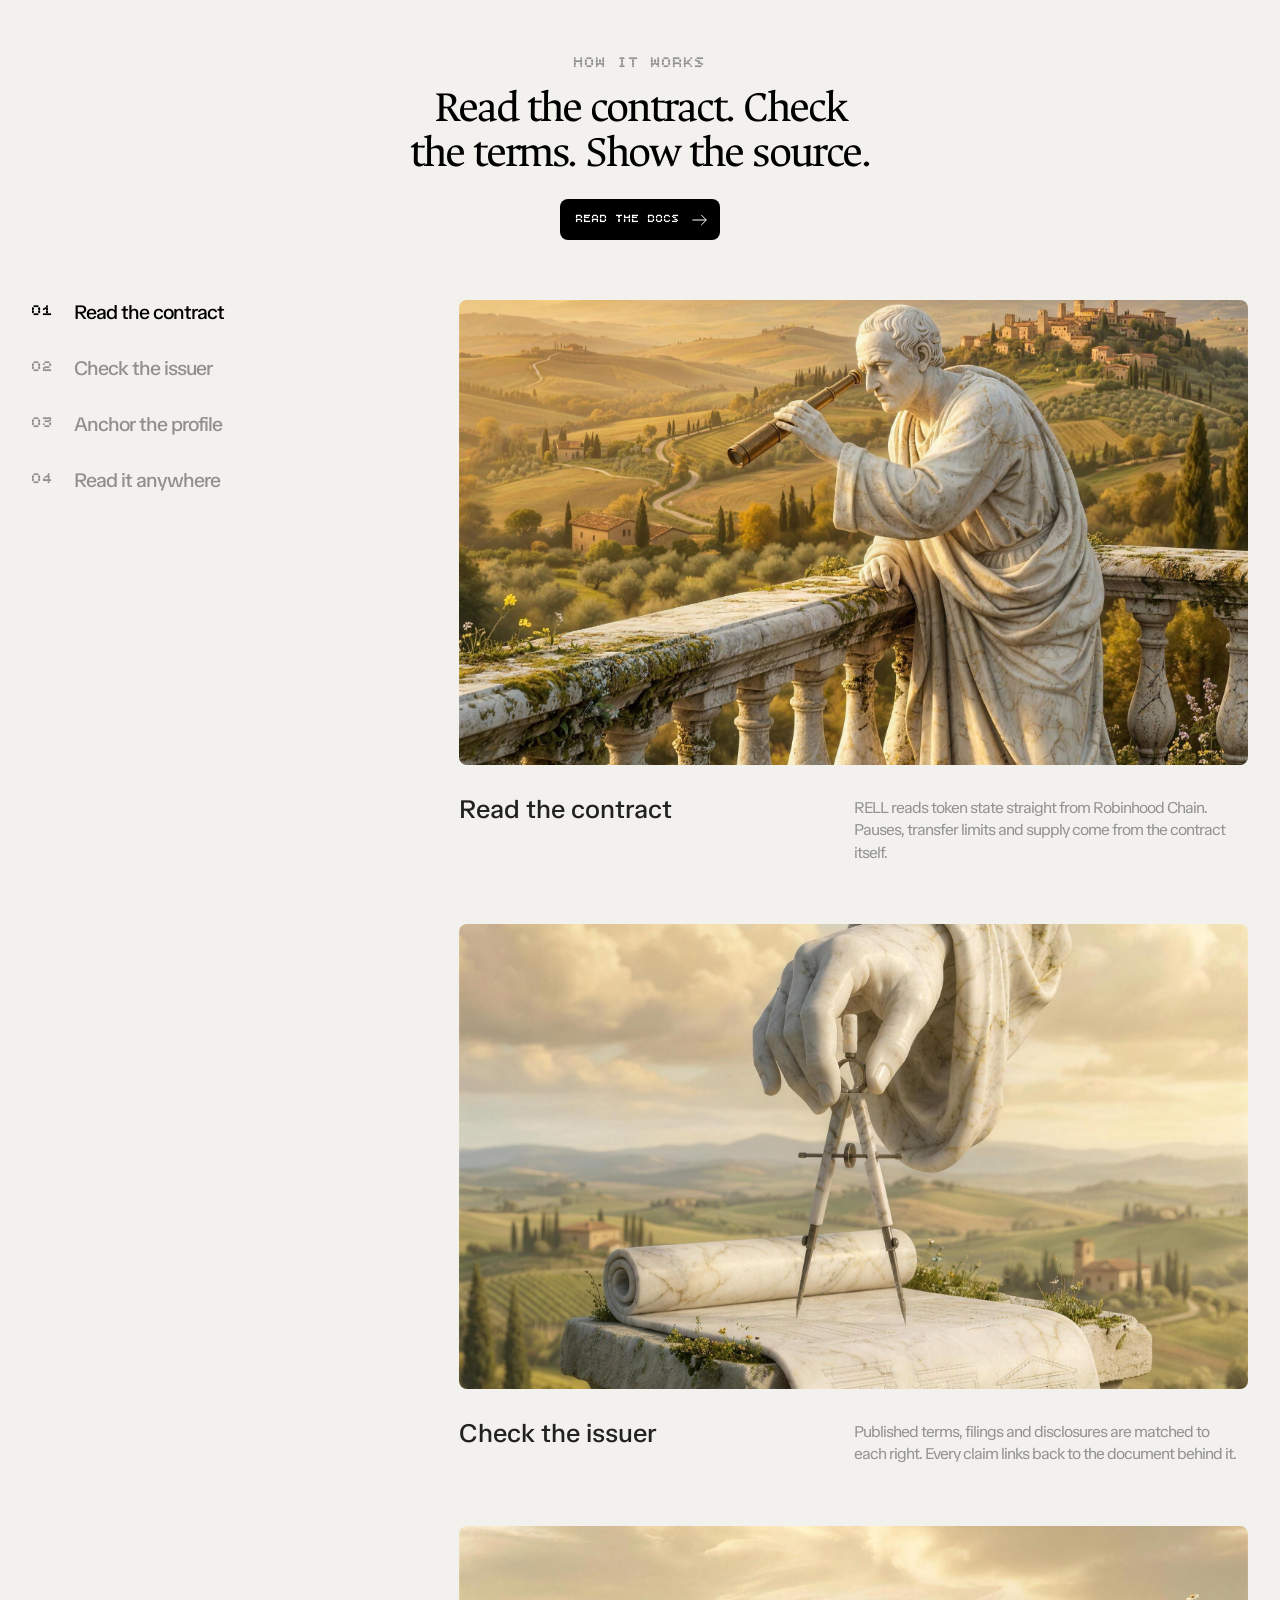
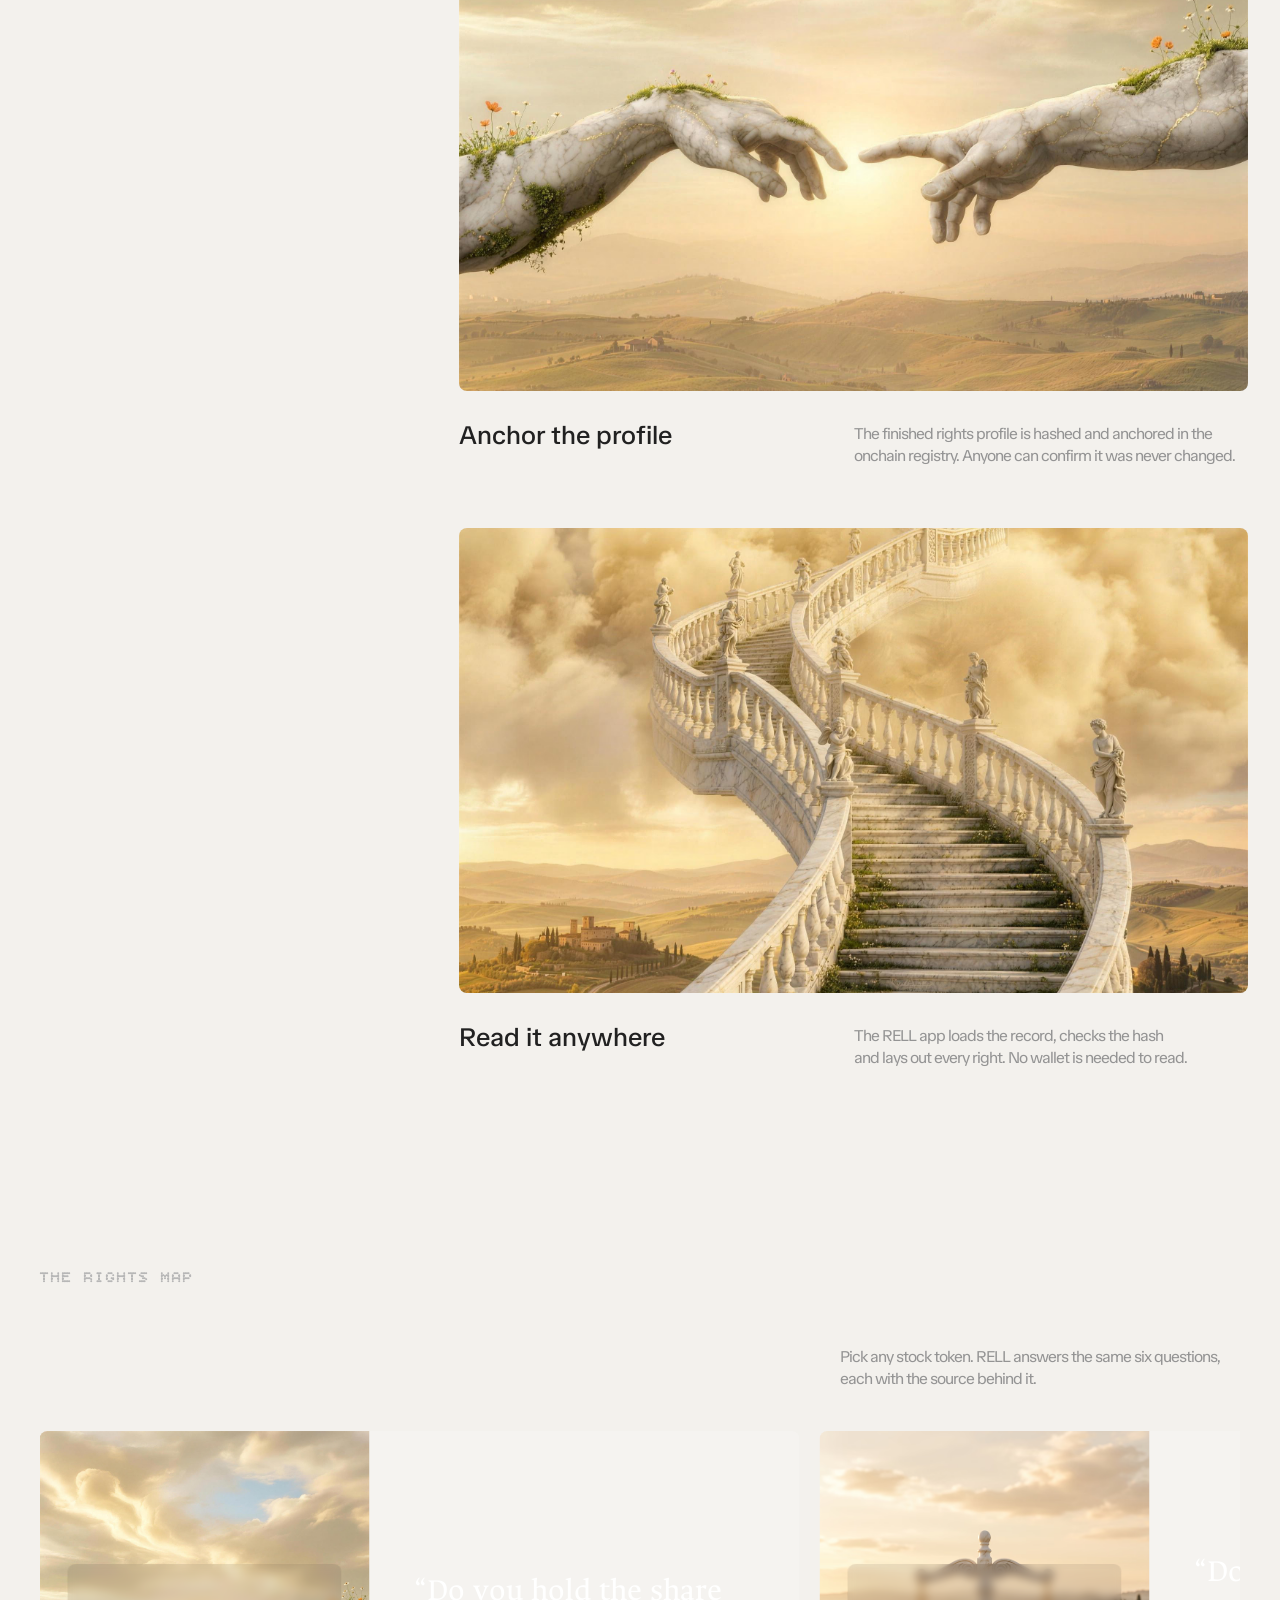
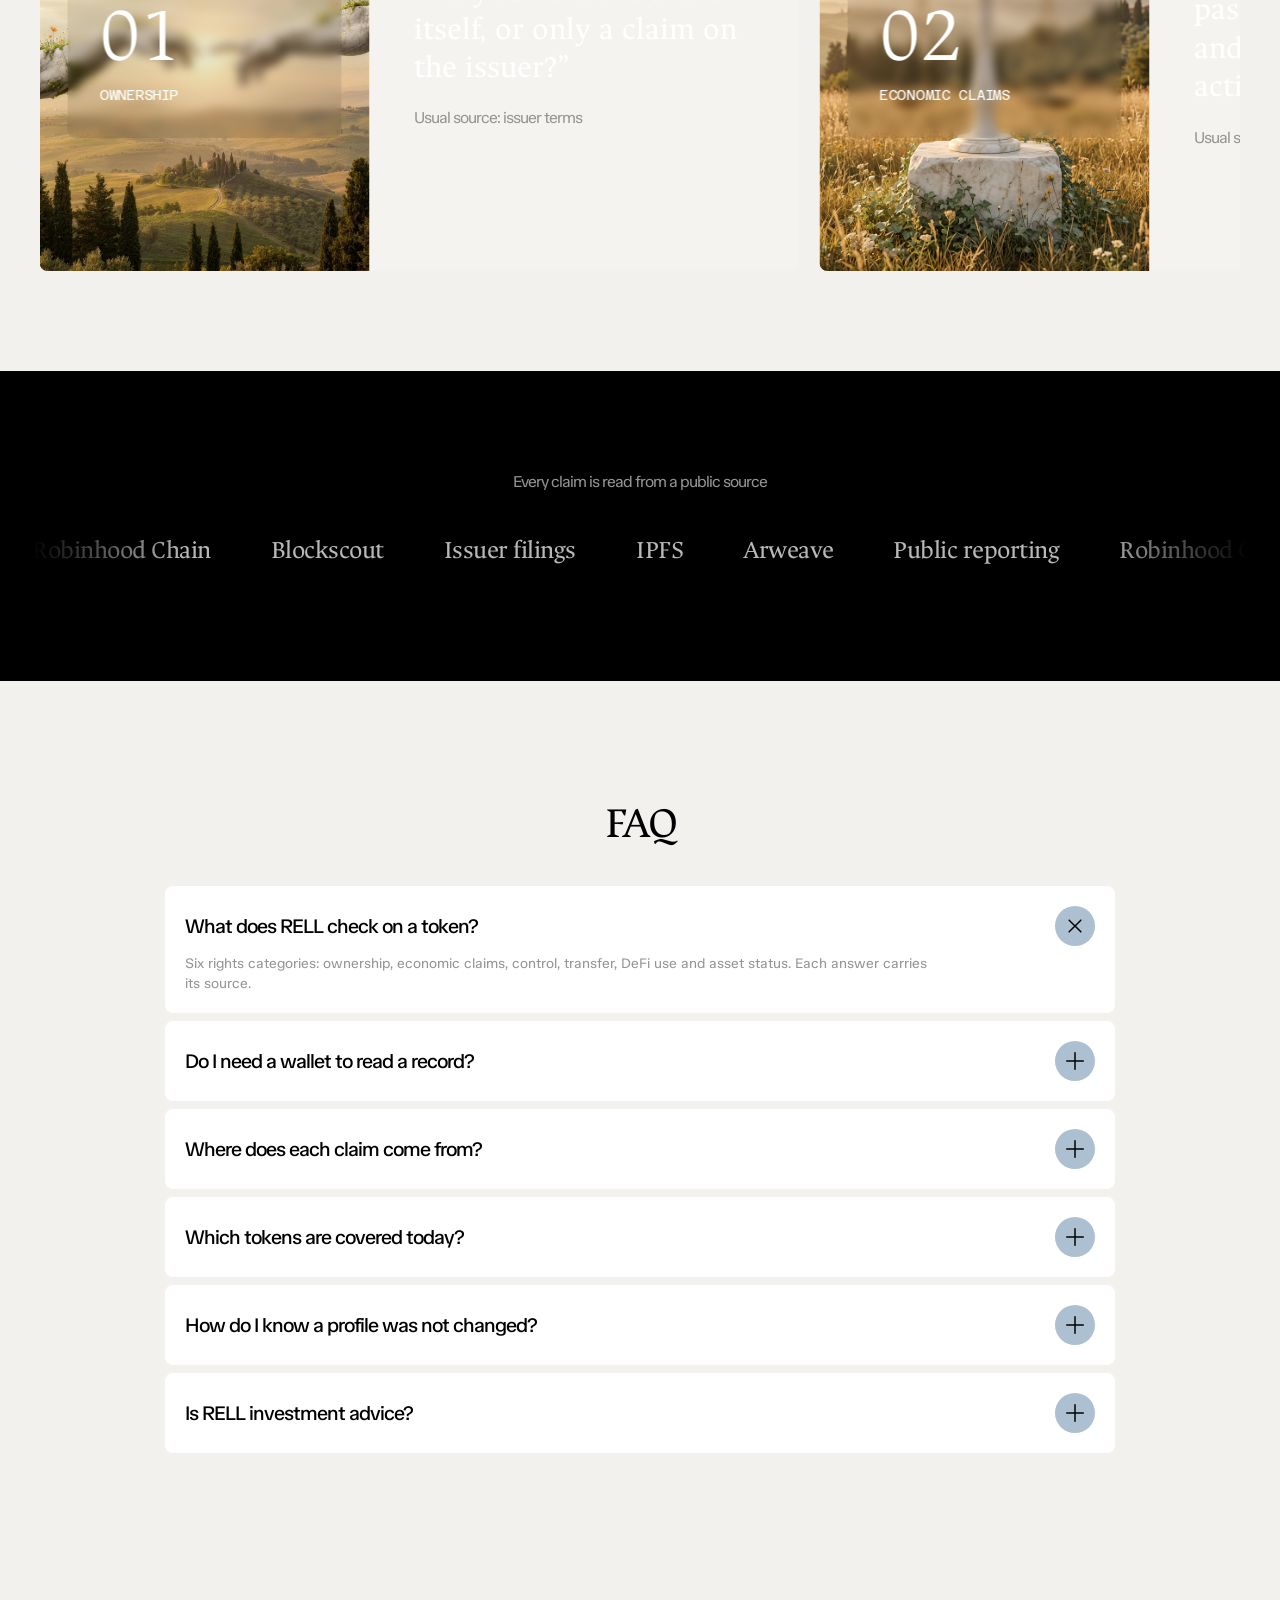
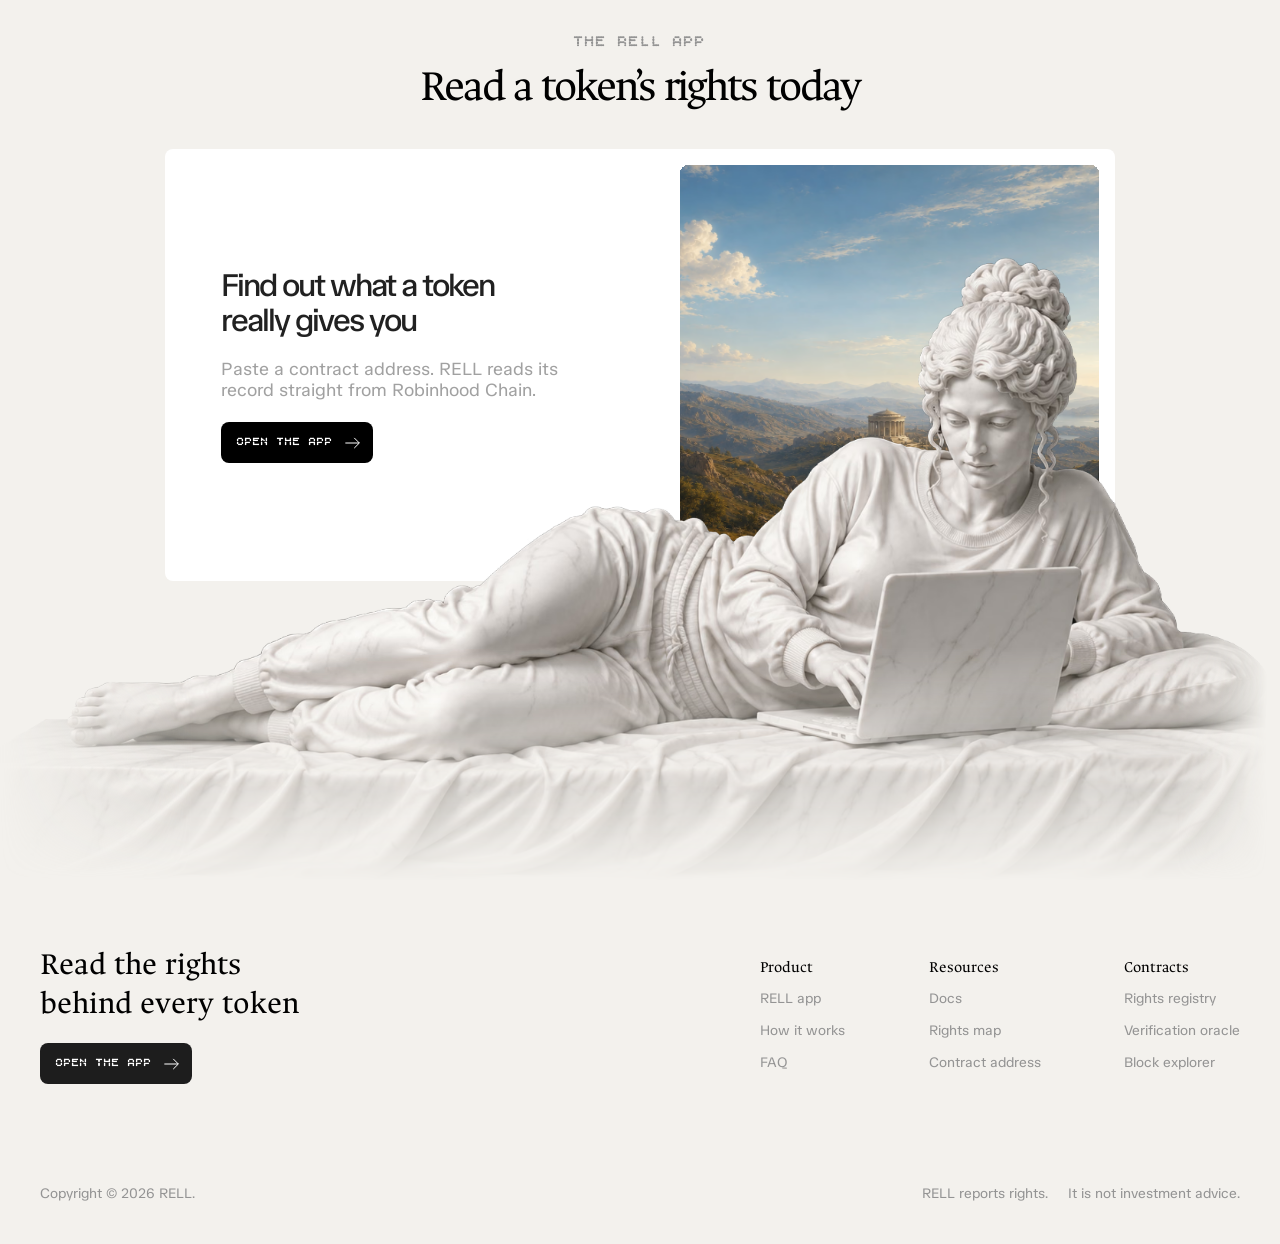
==== commit 2620bffc: "Apply client notes: pill label, process layout, picture crops Drop the Contract address label from t" ====
--- a/index.html
+++ b/index.html
@@ -33,7 +33,6 @@
  
  
  <div id=main data-framer-hydrate-v2='{"routeId":"augiA20Il","localeId":"default","breakpoints":[{"hash":"72rtr7","mediaQuery":"(min-width: 1440px)"},{"hash":"11xy2fx","mediaQuery":"(min-width: 810px) and (max-width: 1439.98px)"},{"hash":"1ocm0u8","mediaQuery":"(max-width: 809.98px)"},{"hash":"dzeszu","mediaQuery":"(min-width: 810px) and (max-width: 1199.98px)"},{"hash":"1vmkpth","mediaQuery":"(max-width: 809.98px)"},{"hash":"q4u4wf","mediaQuery":"(min-width: 1200px)"}]}' data-framer-ssr-released-at=2026-08-25T15:58:25.564Z data-framer-page-optimized-at=2026-08-26T14:26:38.013Z data-framer-generated-page><style data-framer-html-style class=sf-hidden>:root body{background:var(--token-593a7499-b7b5-44b2-9e03-a580f721f32b)}</style><div class="framer-8f7Lv framer-q4u4wf" data-layout-template=true data-selection=true style=min-height:100vh;width:auto><div data-framer-root class="framer-RPxCC framer-Uf0qA framer-j0YAe framer-EPpxw framer-n8EnX framer-OW5kI framer-2SNNZ framer-b4gGt framer-oBy7s framer-72rtr7" style=min-height:100vh;width:auto;display:contents><div class=framer-xy1vuf-container data-code-component-plugin-id=api data-framer-name="Sculpture Loader" name="Sculpture Loader"><div class="ssr-variant hidden-11xy2fx hidden-1ocm0u8"></div></div><main class=framer-kwrdbw data-framer-name=Main id=top><section class=framer-ja4jg9 data-framer-name=Hero><div class=framer-1iamf4m data-framer-name=Hero><div class=framer-1md2tua-container data-code-component-plugin-id=api data-framer-name="Hero Image" name="Hero Image" style=will-change:transform;opacity:1;transform:scale(0.5)><div style=height:100%;width:100%;position:relative;overflow:hidden;border-radius:8px><img src="assets/img/hero-valley.avif" alt="" style="width:100%;height:100%;object-fit:cover;display:block"><div aria-hidden=true style=position:absolute;inset:0;display:flex;flex-direction:row;z-index:1;pointer-events:none><div style="flex-grow:1;flex-basis:0px;background-color:var(--token-f36212c5-1393-4145-9002-731e6a5383da);will-change:transform;transform-origin:50% 0%;margin-left:0px;margin-top:0px;transform:translateY(-102%)"></div><div style="flex-grow:1;flex-basis:0px;background-color:var(--token-f36212c5-1393-4145-9002-731e6a5383da);will-change:transform;transform-origin:50% 0%;margin-left:-1px;margin-top:0px;transform:translateY(-102%)"></div><div style="flex-grow:1;flex-basis:0px;background-color:var(--token-f36212c5-1393-4145-9002-731e6a5383da);will-change:transform;transform-origin:50% 0%;margin-left:-1px;margin-top:0px;transform:translateY(-102%)"></div><div style="flex-grow:1;flex-basis:0px;background-color:var(--token-f36212c5-1393-4145-9002-731e6a5383da);will-change:transform;transform-origin:50% 0%;margin-left:-1px;margin-top:0px;transform:translateY(-102%)"></div><div style="flex-grow:1;flex-basis:0px;background-color:var(--token-f36212c5-1393-4145-9002-731e6a5383da);will-change:transform;transform-origin:50% 0%;margin-left:-1px;margin-top:0px;transform:translateY(-102%)"></div><div style="flex-grow:1;flex-basis:0px;background-color:var(--token-f36212c5-1393-4145-9002-731e6a5383da);will-change:transform;transform-origin:50% 0%;margin-left:-1px;margin-top:0px;transform:translateY(-102%)"></div><div style="flex-grow:1;flex-basis:0px;background-color:var(--token-f36212c5-1393-4145-9002-731e6a5383da);will-change:transform;transform-origin:50% 0%;margin-left:-1px;margin-top:0px;transform:translateY(-102%)"></div></div></div></div></div><div class=framer-5bwy8n data-framer-name=Title><div class=framer-u0vvkv data-framer-component-type=RichTextContainer style=transform:none><h1 class="framer-text framer-styles-preset-wh84r3" data-styles-preset=sJdWEEYzn dir=auto style=--framer-text-alignment:center aria-label="Read the rights"><span style=white-space:nowrap><span style=display:inline-block;opacity:1;filter:blur(0px);transform:none;will-change:transform>R</span><span style=display:inline-block;opacity:1;filter:blur(0px);transform:none;will-change:transform>e</span><span style=display:inline-block;opacity:1;filter:blur(0px);transform:none;will-change:transform>a</span><span style=display:inline-block;opacity:1;filter:blur(0px);transform:none;will-change:transform>d</span></span> <span style=white-space:nowrap><span style=display:inline-block;opacity:1;filter:blur(0px);transform:none;will-change:transform>t</span><span style=display:inline-block;opacity:1;filter:blur(0px);transform:none;will-change:transform>h</span><span style=display:inline-block;opacity:1;filter:blur(0px);transform:none;will-change:transform>e</span></span> <span style=white-space:nowrap><span style=display:inline-block;opacity:1;filter:blur(0px);transform:none;will-change:transform>r</span><span style=display:inline-block;opacity:1;filter:blur(0px);transform:none;will-change:transform>i</span><span style=display:inline-block;opacity:1;filter:blur(0px);transform:none;will-change:transform>g</span><span style=display:inline-block;opacity:1;filter:blur(0px);transform:none;will-change:transform>h</span><span style=display:inline-block;opacity:1;filter:blur(0px);transform:none;will-change:transform>t</span><span style=display:inline-block;opacity:1;filter:blur(0px);transform:none;will-change:transform>s</span></span></h1><h1 class="framer-text framer-styles-preset-wh84r3" data-styles-preset=sJdWEEYzn dir=auto style=--framer-text-alignment:center aria-label="behind every token"><span style=white-space:nowrap><span style=display:inline-block;opacity:1;filter:blur(0px);transform:none;will-change:transform>b</span><span style=display:inline-block;opacity:1;filter:blur(0px);transform:none;will-change:transform>e</span><span style=display:inline-block;opacity:1;filter:blur(0px);transform:none;will-change:transform>h</span><span style=display:inline-block;opacity:1;filter:blur(0px);transform:none;will-change:transform>i</span><span style=display:inline-block;opacity:1;filter:blur(0px);transform:none;will-change:transform>n</span><span style=display:inline-block;opacity:1;filter:blur(0px);transform:none;will-change:transform>d</span></span> <span style=white-space:nowrap><span style=display:inline-block;opacity:1;filter:blur(0px);transform:none;will-change:transform>e</span><span style=display:inline-block;opacity:1;filter:blur(0px);transform:none;will-change:transform>v</span><span style=display:inline-block;opacity:1;filter:blur(0px);transform:none;will-change:transform>e</span><span style=display:inline-block;opacity:1;filter:blur(0px);transform:none;will-change:transform>r</span><span style=display:inline-block;opacity:1;filter:blur(0px);transform:none;will-change:transform>y</span></span> <span style=white-space:nowrap><span style=display:inline-block;opacity:1;filter:blur(0px);transform:none;will-change:transform>t</span><span style=display:inline-block;opacity:1;filter:blur(0px);transform:none;will-change:transform>o</span><span style=display:inline-block;opacity:1;filter:blur(0px);transform:none;will-change:transform>k</span><span style=display:inline-block;opacity:1;filter:blur(0px);transform:none;will-change:transform>e</span><span style=display:inline-block;opacity:1;filter:blur(0px);transform:none;will-change:transform>n</span></span></h1></div><div class="rell-ca" id="contract" data-ca-bar data-state="soon">
-<span class="rell-ca__label">Contract address</span>
 <span class="rell-ca__value"><span class="rell-ca__symbol" data-config-text="token.symbol">RELL</span><span class="rell-ca__text" data-ca-text aria-live="polite">Coming soon</span><a class="rell-ca__explorer" data-ca-explorer href="#" target="_blank" rel="noopener noreferrer" hidden aria-label="View the token on the explorer"><svg viewBox="0 0 24 24" width="13" height="13" aria-hidden="true"><path d="M14 4h6v6m0-6-8.5 8.5M18 14v4.5A1.5 1.5 0 0 1 16.5 20h-11A1.5 1.5 0 0 1 4 18.5v-11A1.5 1.5 0 0 1 5.5 6H10" fill="none" stroke="currentColor" stroke-width="1.8" stroke-linecap="round" stroke-linejoin="round"/></svg></a></span>
 <button class="rell-ca__copy" type="button" data-ca-copy data-copy-state="idle" aria-label="Copy the contract address"><span data-ca-copy-text>Copy</span></button>
 </div><svg class=framer-1vwwdaf data-framer-component-type=RichTextContainer viewBox="0 0 1096 350" aria-hidden="true" style="opacity:1;filter:blur(0px);transition:filter 1.2s cubic-bezier(0.22,1,0.36,1),opacity 0.72s ease-out;transform:none"><foreignobject width=100% height=100% class=framer-fit-text transform=scale(1) style="overflow:visible;transform-origin:center center"><p dir=auto style='--font-selector:R0Y7QW5jaXphciBTZXJpZi1yZWd1bGFy;--framer-font-family:"Ancizar Serif","Ancizar Serif Placeholder",serif;--framer-font-size:500px;--framer-letter-spacing:0px;--framer-line-height:70%;--framer-text-alignment:center;--framer-text-color:rgb(255,255,255)' class=framer-text>RELL</p></foreignobject></svg></div><div class=ssr-variant><div class=framer-nl91j1 data-framer-appear-id=nl91j1 data-framer-name=Left style="will-change:transform;opacity:1;transform:translateX(100px) translateY(-2403.6px) rotate(-19deg)"><div style=position:absolute;border-radius:inherit;corner-shape:inherit;top:0;right:0;bottom:0;left:0 data-framer-background-image-wrapper=true><img decoding=auto width=1357 height=1511 src="assets/img/sculpture-left.avif" alt style=display:block;width:100%;height:100%;border-radius:inherit;corner-shape:inherit;object-position:center;object-fit:cover></div></div></div><div class=ssr-variant><div class=framer-144lxoz data-framer-appear-id=144lxoz data-framer-name=Right style="will-change:transform;opacity:1;transform:translateX(-100px) translateY(-3204.8px) rotate(9deg)"><div style=position:absolute;border-radius:inherit;corner-shape:inherit;top:0;right:0;bottom:0;left:0 data-framer-background-image-wrapper=true><img decoding=auto width=1269 height=1617 src=assets/img/sculpture-right.avif alt style=display:block;width:100%;height:100%;border-radius:inherit;corner-shape:inherit;object-position:center;object-fit:contain></div></div></div></section><section class="rell-statement" aria-label="What RELL does">
--- a/css/landing.css
+++ b/css/landing.css
@@ -133,11 +133,10 @@
 
 .rell-ca {
   position: relative; z-index: 3; display: flex; align-items: center; gap: 14px;
-  margin-top: 22px; padding: 6px 6px 6px 16px; border-radius: 12px;
+  margin-top: 22px; padding: 6px 6px 6px 8px; border-radius: 12px;
   background: rgba(255, 255, 255, .1); backdrop-filter: blur(8px); -webkit-backdrop-filter: blur(8px);
   box-shadow: inset 0 0 0 1px rgba(255, 255, 255, .18); color: #fff; max-width: calc(100vw - 32px);
 }
-.rell-ca__label { font: 500 11px/1 var(--rell-mono); letter-spacing: 1px; text-transform: uppercase; opacity: .7; white-space: nowrap; }
 .rell-ca__value { display: flex; align-items: center; gap: 8px; min-width: 0; font: 400 14px/1 var(--rell-sans); letter-spacing: -.5px; }
 .rell-ca__symbol { font: 500 11px/1 var(--rell-mono); letter-spacing: 1px; padding: 5px 6px; border-radius: 4px; background: rgba(255, 255, 255, .14); }
 .rell-ca__text { white-space: nowrap; overflow: hidden; text-overflow: ellipsis; font-variant-numeric: tabular-nums; }
@@ -152,8 +151,7 @@
 .rell-ca__copy:hover { background: #e9e6df; }
 .rell-ca__copy[data-copy-state="copied"] { background: #d7f5dd; }
 @media (max-width: 809.98px) {
-  .rell-ca { gap: 10px; padding-left: 12px; margin-top: 16px; }
-  .rell-ca__label { display: none; }
+  .rell-ca { gap: 10px; margin-top: 16px; }
 }
 
 /* ------------------------------------------------------------------ statement */
@@ -282,10 +280,29 @@
 /* The export positions the bar with left:50% and relied on a runtime transform. */
 .framer-8f7Lv .framer-1q9s9l2 { left: 0 !important; right: 0; box-sizing: border-box; }
 
-@media (max-width: 1199.98px) {
+/* How it works. From 810px up the layout is the template's own: the sticky
+   step index on the left, the steps on the right, as on the live site. On
+   phones the index becomes a sticky strip above the steps, and the paintings
+   get square frames so heads and hands are not cropped away. */
+@media (max-width: 809.98px) {
   .framer-76h1uj { flex-direction: column !important; }
-  .framer-ggsqc8 { display: none !important; }
   .framer-RPxCC .framer-7aevst { flex: none; width: 100%; max-width: 100%; }
+  .framer-RPxCC .framer-ggsqc8 {
+    display: block; position: sticky; top: 92px; z-index: 3; width: 100%; max-width: 100%; flex: none;
+    margin-bottom: 20px; padding: 10px 12px; border-radius: 12px;
+    background: rgba(243, 241, 237, .82); backdrop-filter: blur(8px); -webkit-backdrop-filter: blur(8px);
+    box-shadow: inset 0 0 0 1px rgba(0, 0, 0, .06);
+  }
+  .framer-RPxCC .framer-ggsqc8 > * { display: grid !important; grid-template-columns: repeat(4, minmax(0, 1fr)); gap: 8px; }
+  .framer-RPxCC .framer-ggsqc8 > * + * { position: absolute; inset: 10px 12px; }
+  .framer-RPxCC .framer-ggsqc8 a { display: flex !important; flex-direction: column; align-items: flex-start; gap: 4px; min-width: 0; text-decoration: none; }
+  .framer-RPxCC .framer-ggsqc8 a h1 { font-size: 11px !important; }
+  .framer-RPxCC .framer-ggsqc8 a h5 { font-size: 12px !important; line-height: 1.2 !important; white-space: normal !important; }
+  .framer-RPxCC .framer-ggsqc8 a > div { width: 100% !important; white-space: normal !important; }
+  .framer-RPxCC .framer-ggsqc8.is-night { background: rgba(29, 29, 29, .82); box-shadow: inset 0 0 0 1px rgba(255, 255, 255, .1); }
+  [id^="process-step-"] { scroll-margin-top: 190px; }
+  [data-framer-name^="Process Image"] { height: auto !important; aspect-ratio: 1 / 1; }
+  [data-framer-name^="Process Image"] img { object-position: 50% 30% !important; }
 }
 @media (max-width: 809.98px) {
   .framer-zLOHZ .framer-73jghn { flex-direction: column; align-items: flex-start; gap: 20px; }
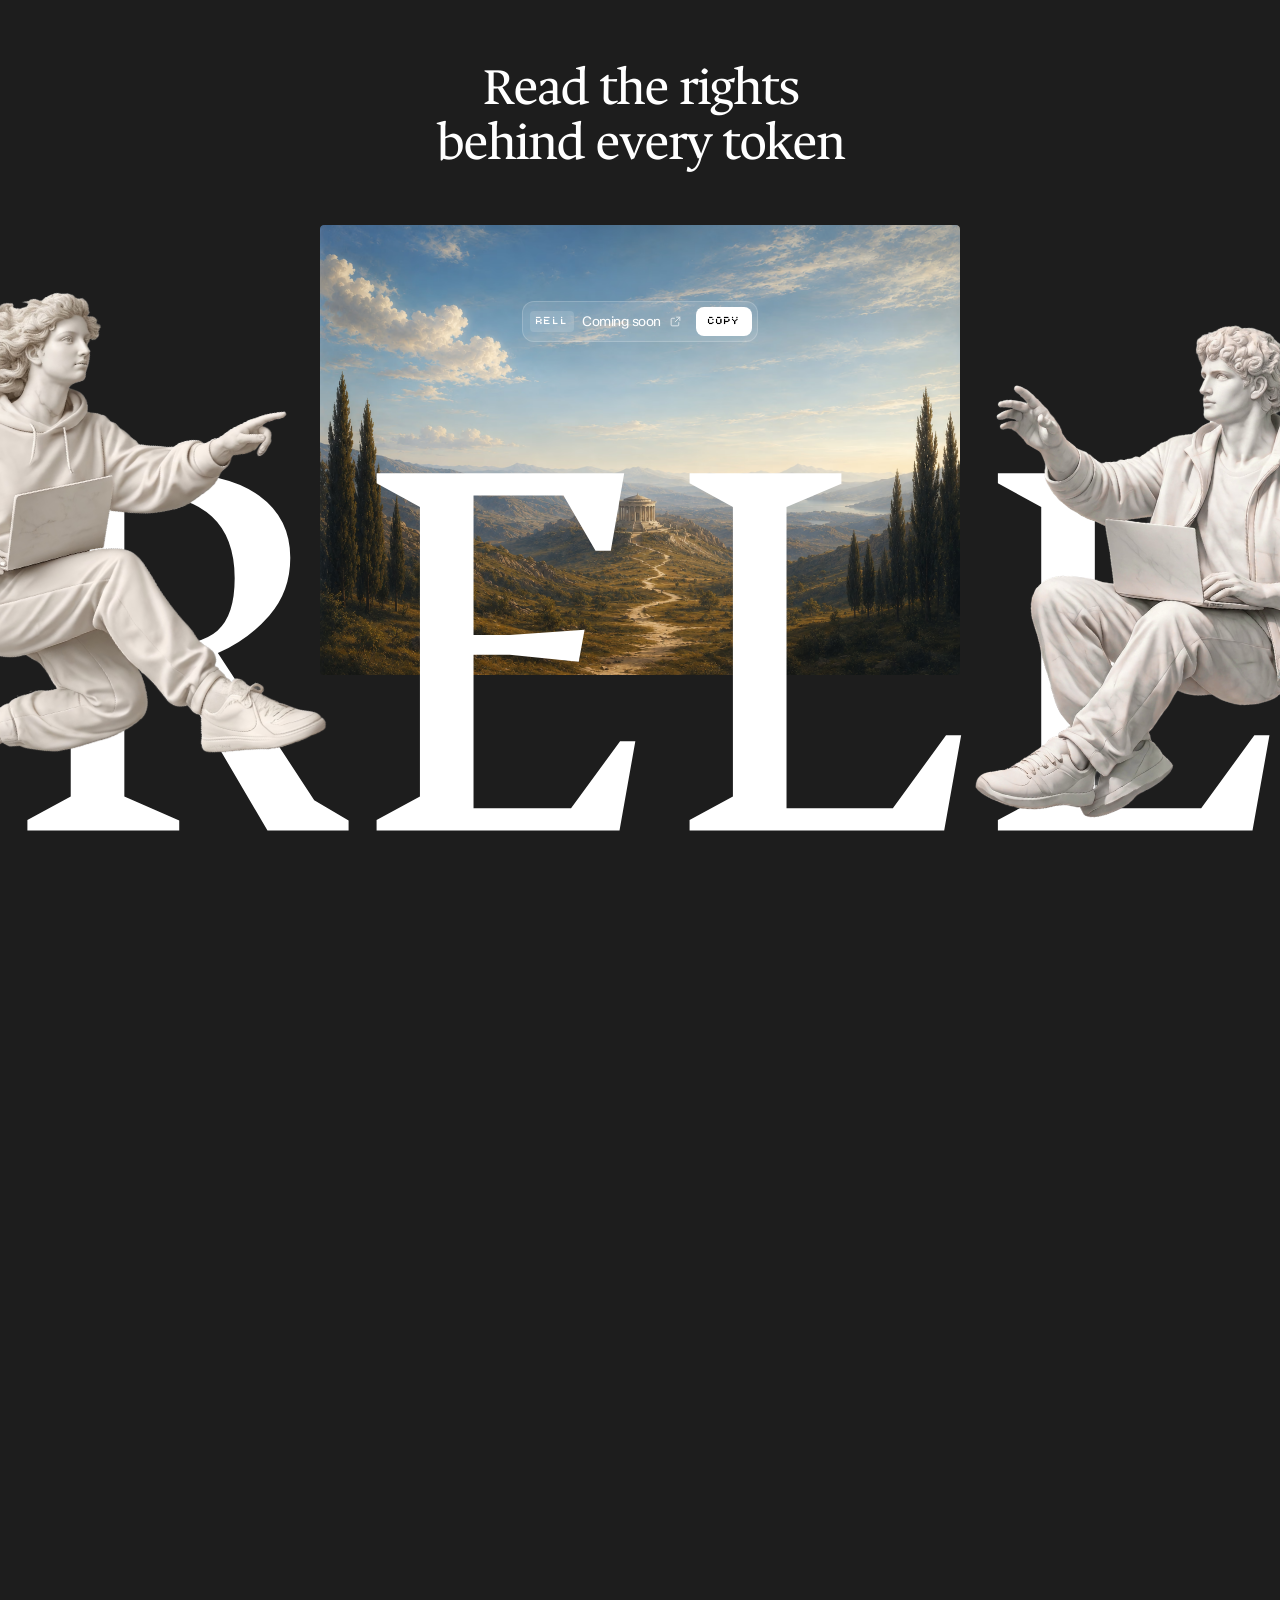
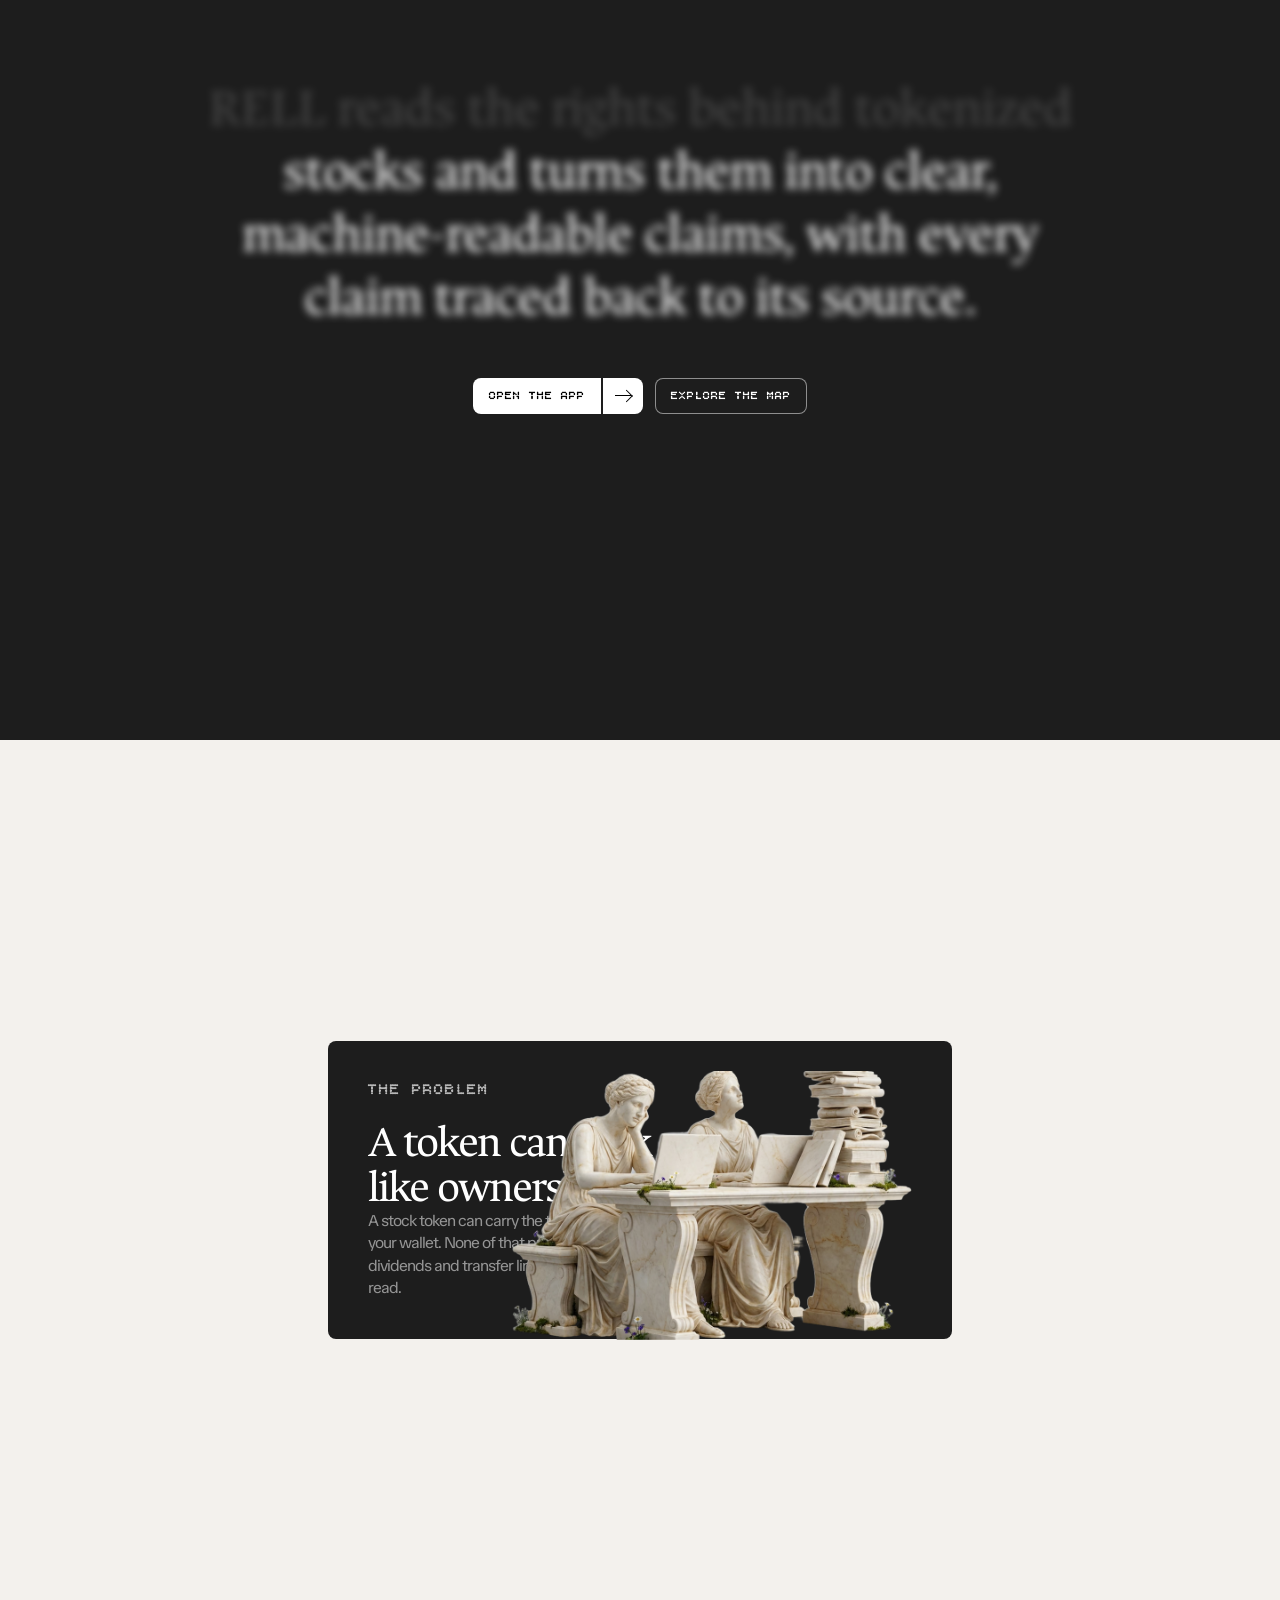
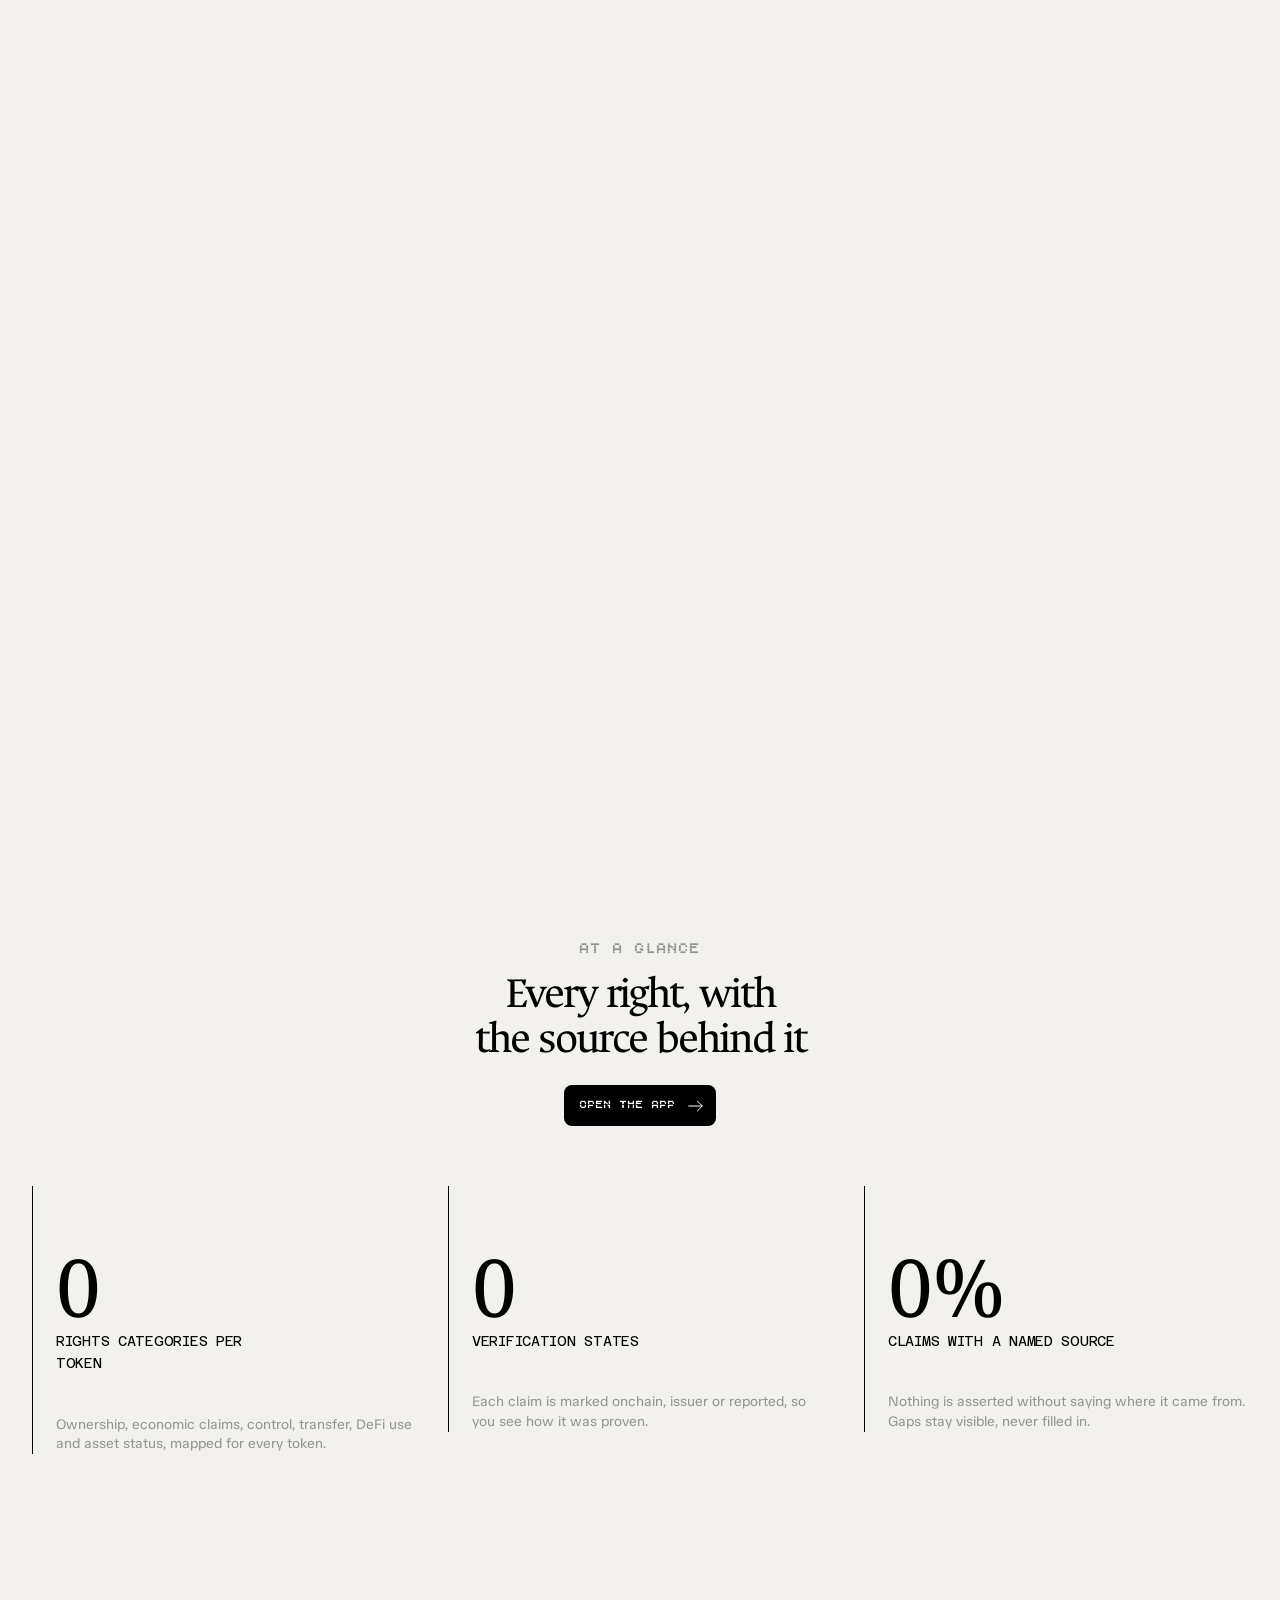
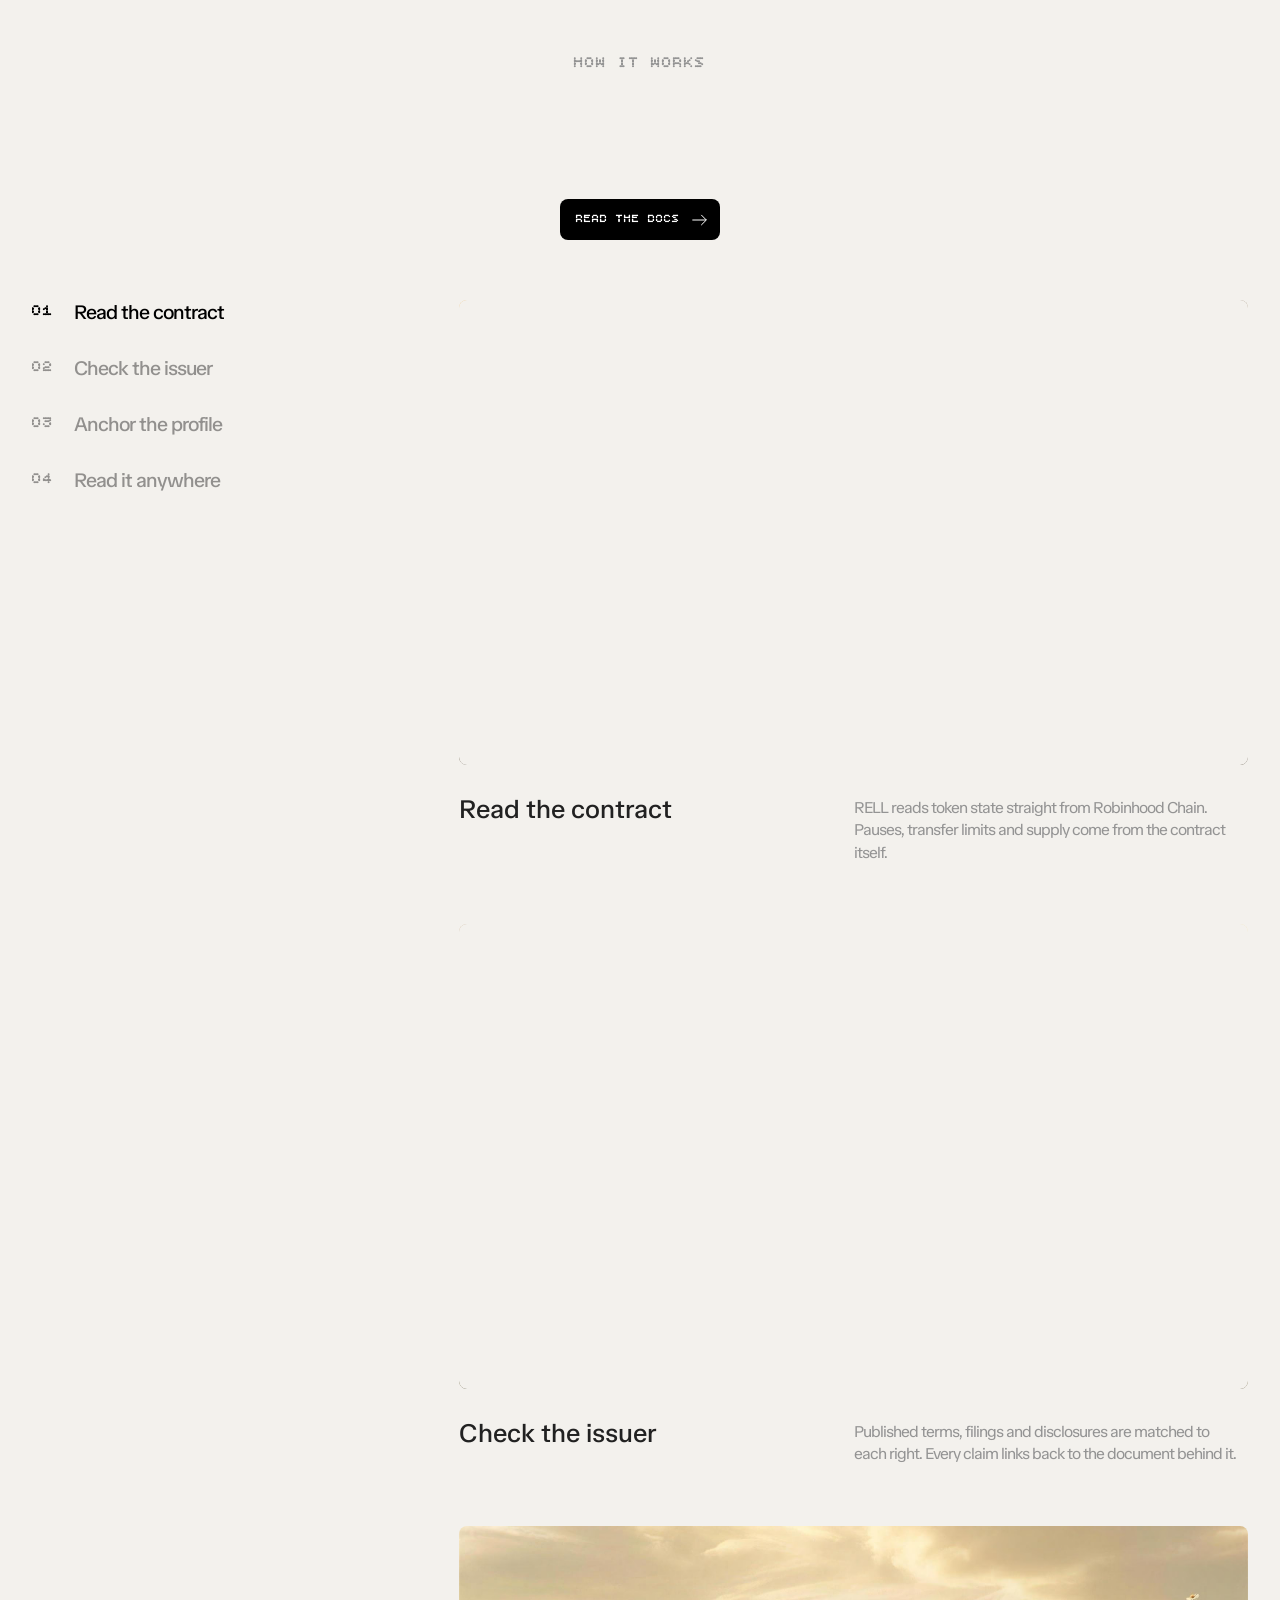
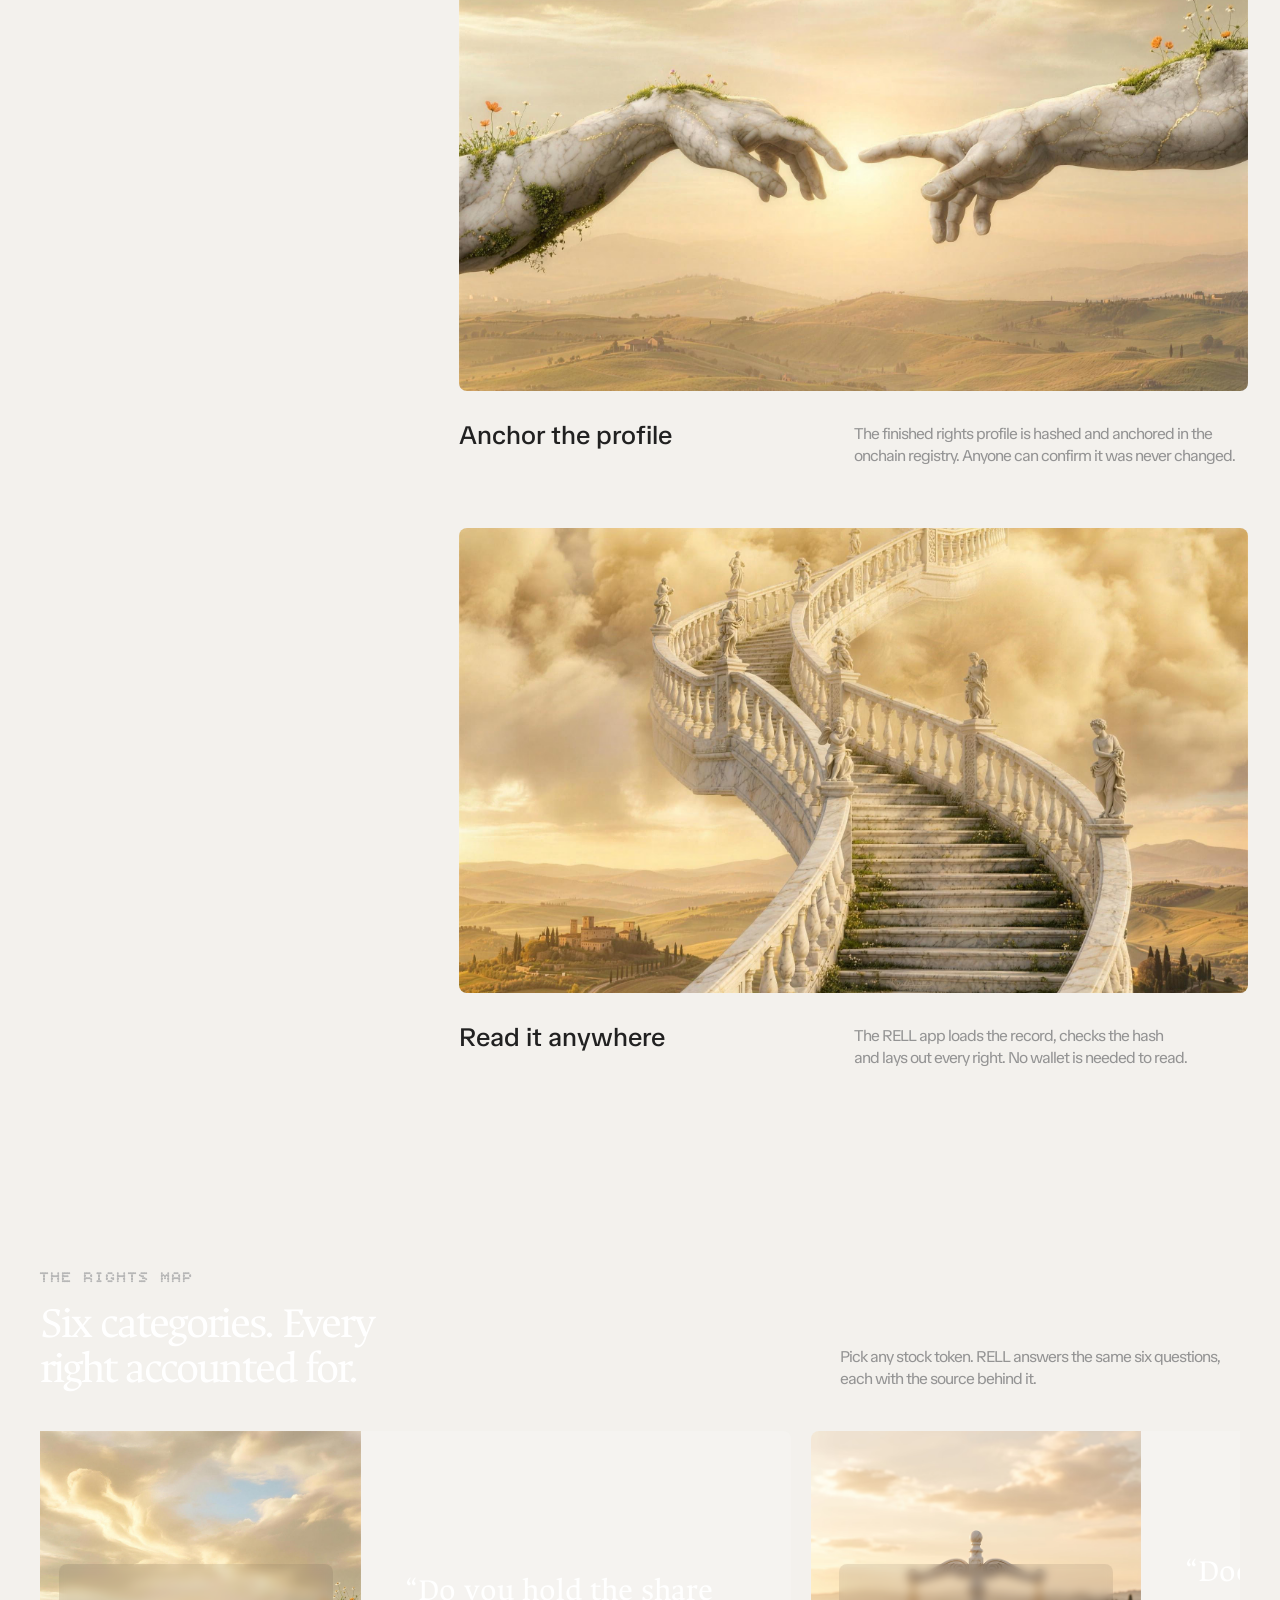
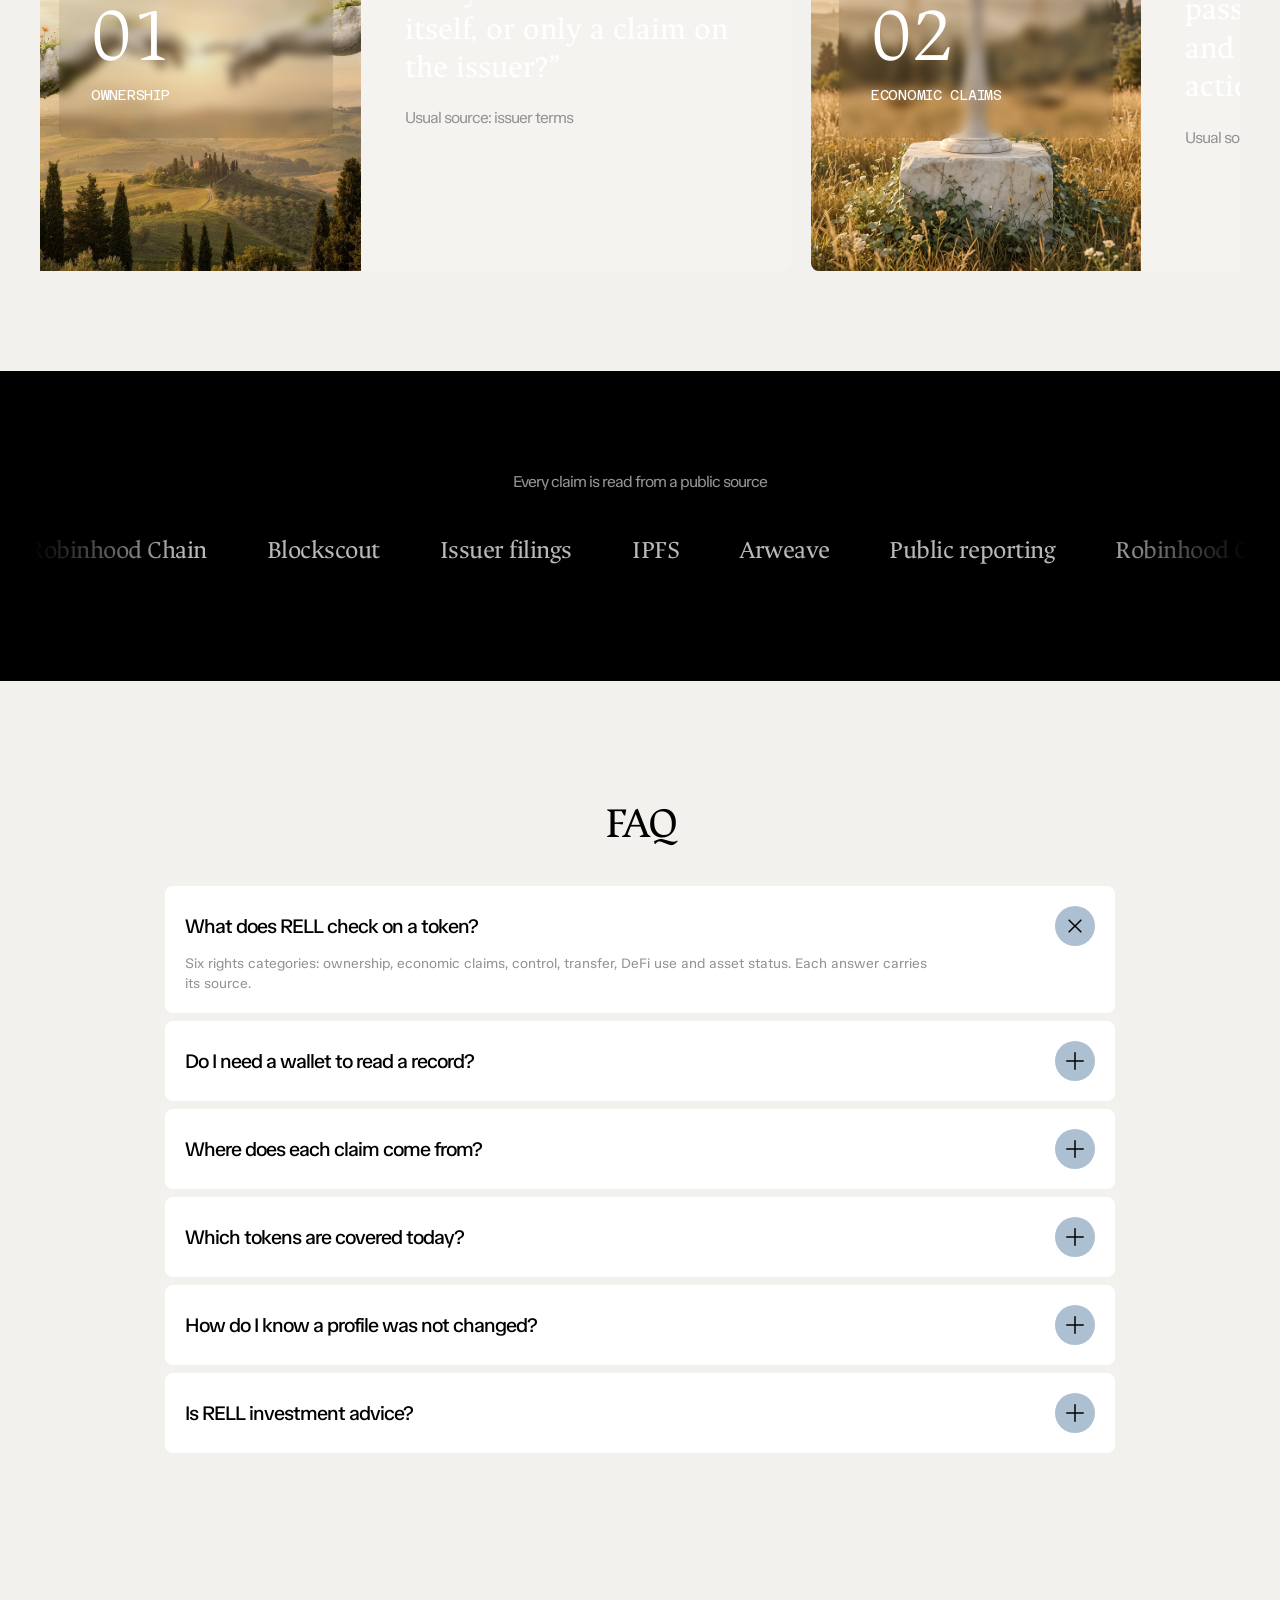
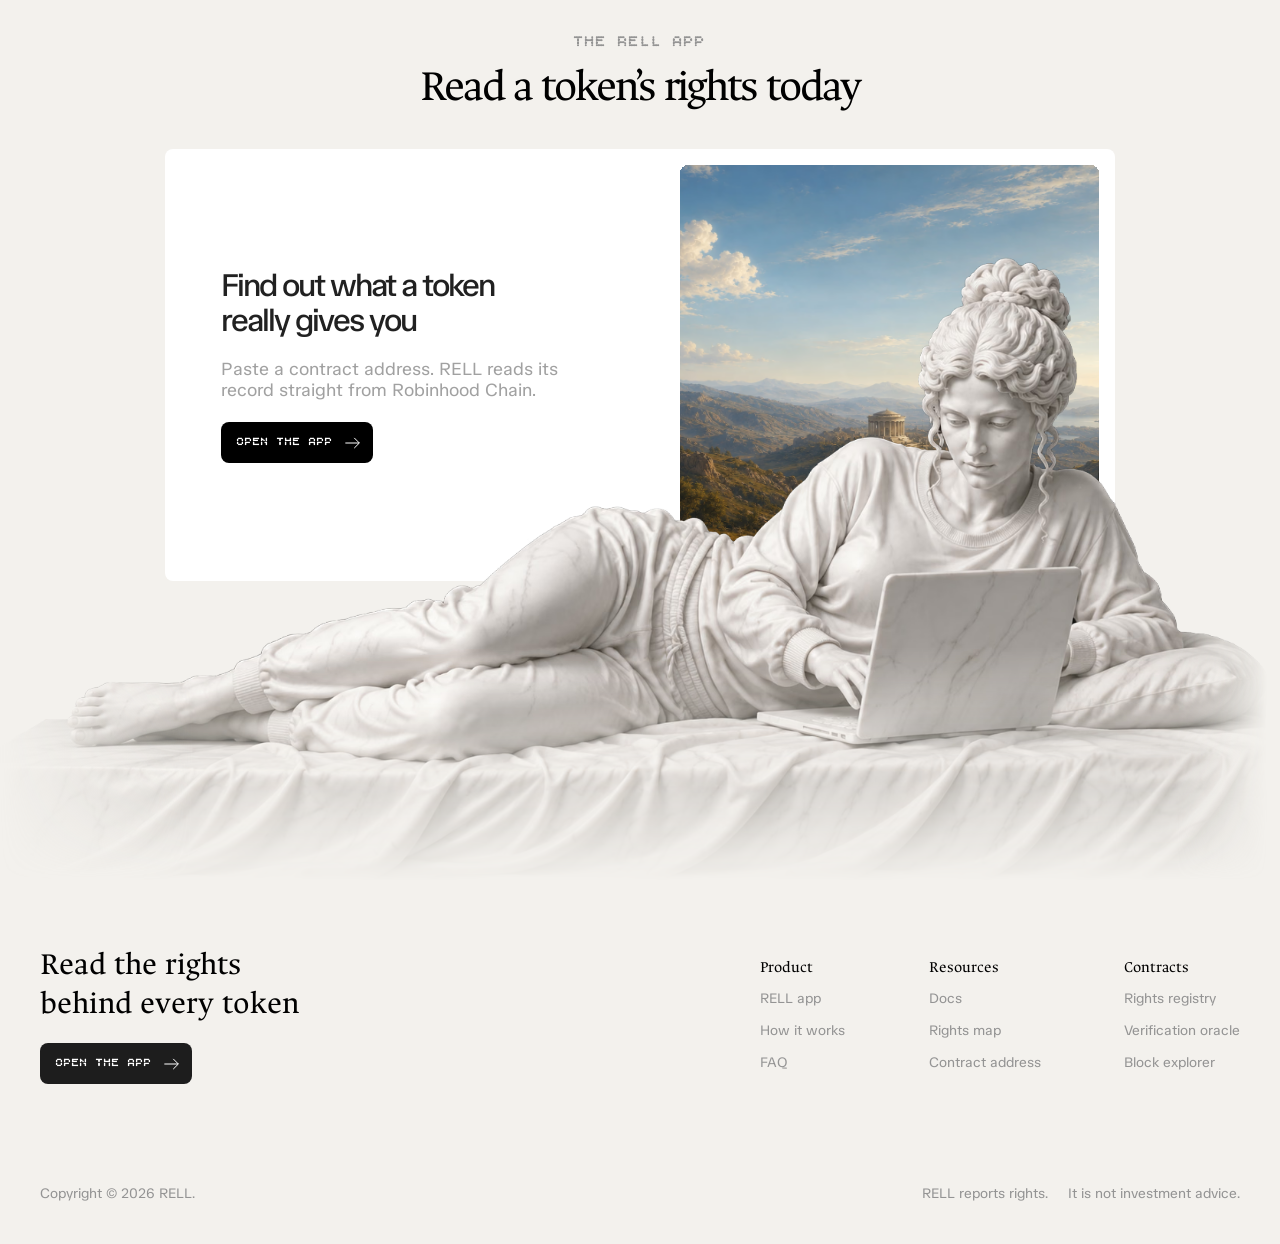
==== commit 944ce7e0: "Version the brand asset URLs so browsers drop the blue logo assets/brand is cached for a day with a " ====
--- a/index.html
+++ b/index.html
@@ -13,13 +13,13 @@
 <meta property="og:url" content="https://tryrell.xyz/">
 <meta property="og:title" content="RELL | Rights Intelligence for Tokenized Assets">
 <meta property="og:description" content="RELL maps what a tokenized stock really gives you. Every right, with its source.">
-<meta property="og:image" content="https://tryrell.xyz/assets/brand/og-image.png">
+<meta property="og:image" content="https://tryrell.xyz/assets/brand/og-image.png?v=mono">
 <meta property="og:image:width" content="1200">
 <meta property="og:image:height" content="630">
 <meta property="og:image:alt" content="RELL. Rights intelligence for tokenized assets.">
 <meta name="twitter:card" content="summary_large_image">
-<link rel="icon" href="assets/brand/favicon.svg" type="image/svg+xml">
-<link rel="apple-touch-icon" href="assets/brand/apple-touch-icon.png">
+<link rel="icon" href="assets/brand/favicon.svg?v=mono" type="image/svg+xml">
+<link rel="apple-touch-icon" href="assets/brand/apple-touch-icon.png?v=mono">
 <link rel="preload" href="assets/fonts/ancizar-serif-400-1.woff2" as="font" type="font/woff2" crossorigin>
 <link rel="preload" href="assets/img/hero-valley.avif" as="image">
 <link rel="stylesheet" href="css/template.css">
@@ -41,7 +41,7 @@
 <a class="rell-btn rell-btn--light" href="app.html"><span class="rell-btn__label">Open the app</span><span class="rell-btn__arrow"><span class=rell-arrow aria-hidden=true></span></span></a>
 <a class="rell-btn rell-btn--outline" href="#map"><span class="rell-btn__label">Explore the map</span></a>
 </div>
-</section><div class=framer-3xiqpm data-framer-name=About><div class=framer-mqibwd-container data-framer-name="About &amp; Problem" id=description name="About &amp; Problem"><div class="ssr-variant hidden-1ocm0u8"><div name="About &amp; Problem" class="framer-gYPCv framer-j0YAe framer-EPpxw framer-oBy7s framer-11p0xm1 framer-v-85tydo" data-framer-name=Problem style=background-color:var(--token-593a7499-b7b5-44b2-9e03-a580f721f32b,rgb(243,241,237));height:100%;width:100%;opacity:1;will-change:auto><div class=framer-mdm04w data-framer-name=Problem style=opacity:1;will-change:transform><div class=framer-653lwf data-framer-name="Problem Card" style="background-color:var(--token-f36212c5-1393-4145-9002-731e6a5383da,rgb(29,29,29));border-radius:8px;transform:none;transform-origin:50% 50% 0px"><div class=framer-ma2xnu data-framer-name=Title style="border-radius:8px;opacity:1;transform:none;transform-origin:50% 50% 0px;will-change:transform"><div class=framer-13pwwqc data-framer-component-type=RichTextContainer style="--framer-link-text-color:rgb(0,153,255);--framer-link-text-decoration:underline;transform:none;transform-origin:50% 50% 0px;opacity:1"><h1 class="framer-text framer-styles-preset-105qiy3" data-styles-preset=xUFND5ADB dir=auto style=--framer-text-alignment:start>The Problem</h1></div><div class=framer-8ssyji data-framer-component-type=RichTextContainer style="--framer-link-text-color:rgb(0,153,255);--framer-link-text-decoration:underline;transform:none;transform-origin:50% 50% 0px;opacity:1"><h2 class="framer-text framer-styles-preset-y923qb" data-styles-preset=hyOZLdd8R dir=auto style=--framer-text-alignment:start><span style=display:inline-block;opacity:1;filter:blur(0px);transform:none;will-change:transform>A</span> <span style=display:inline-block;opacity:1;filter:blur(0px);transform:none;will-change:transform>token</span> <span style=display:inline-block;opacity:1;filter:blur(0px);transform:none;will-change:transform>can</span> <span style=display:inline-block;opacity:1;filter:blur(0px);transform:none;will-change:transform>look</span> <span style=display:inline-block;opacity:1;filter:blur(0px);transform:none;will-change:transform>like</span> <span style=display:inline-block;opacity:1;filter:blur(0px);transform:none;will-change:transform>ownership</span></h2></div></div><div class=framer-1c924oy data-framer-component-type=RichTextContainer style="--framer-link-text-color:rgb(0,153,255);--framer-link-text-decoration:underline;opacity:1;transform:none;transform-origin:50% 50% 0px;will-change:transform"><p class="framer-text framer-styles-preset-1gib56t" data-styles-preset=vqY1f58_D dir=auto style=--framer-text-alignment:start>A stock token can carry the ticker, track the price and sit in your wallet. None of that proves what you hold. Voting, dividends and transfer limits sit in terms few holders ever read.</p></div><div class=framer-ostdhc data-framer-name="Stressed Team Sculpture" style="opacity:1;transform:none;transform-origin:50% 50% 0px;will-change:transform"><div style=position:absolute;border-radius:inherit;corner-shape:inherit;top:0;right:0;bottom:0;left:0 data-framer-background-image-wrapper=true><img decoding=auto loading=lazy width=900 height=657 src="assets/img/problem-scholars.avif" alt="Two marble scholars reading terms beside a tall stack of scrolls" style=display:block;width:100%;height:100%;border-radius:inherit;corner-shape:inherit;object-position:center;object-fit:cover></div></div></div></div></div></div></div><div class=framer-qj7ef6 data-framer-name=Trigger id=trigger></div></div><div class=framer-1r2fi99 data-framer-name="Our Impact" id=our-impact><div class=framer-19prr0z data-framer-name=Title><div class=framer-x54r5e data-framer-name="Heading Lockup"><div class=framer-1u6onpi data-framer-component-type=RichTextContainer style=transform:none><h1 class="framer-text framer-styles-preset-105qiy3" data-styles-preset=xUFND5ADB dir=auto style=--framer-text-color:var(--token-adb8a894-c8d6-432f-825f-aa7d05d251b2,rgb(211,211,211))>at a glance</h1></div><div class=framer-16tnbjl data-framer-component-type=RichTextContainer style=transform:none><h2 class="framer-text framer-styles-preset-y923qb" data-styles-preset=hyOZLdd8R dir=auto style=--framer-text-alignment:center;--framer-text-color:var(--token-7f62f12c-b549-4800-b1ad-88001697141b,rgb(0,0,0))><span style=display:inline-block;opacity:0.001;filter:blur(12px);transform:translateY(24px);will-change:transform>Every</span> <span style=display:inline-block;opacity:0.001;filter:blur(12px);transform:translateY(24px);will-change:transform>right,</span> <span style=display:inline-block;opacity:0.001;filter:blur(12px);transform:translateY(24px);will-change:transform>with</span> <span style=display:inline-block;opacity:0.001;filter:blur(12px);transform:translateY(24px);will-change:transform>the</span> <span style=display:inline-block;opacity:0.001;filter:blur(12px);transform:translateY(24px);will-change:transform>source</span> <span style=display:inline-block;opacity:0.001;filter:blur(12px);transform:translateY(24px);will-change:transform>behind</span> <span style=display:inline-block;opacity:0.001;filter:blur(12px);transform:translateY(24px);will-change:transform>it</span></h2></div></div><div class=framer-p4qe40-container style=will-change:transform;opacity:1;transform:none><a class="framer-SmSKd framer-REFPV framer-umo31a framer-v-umo31a framer-src52z" data-framer-name="Desktop Default" data-highlight=true data-reset=button href=app.html style=background-color:rgba(0,0,0,0);border-radius:8px;opacity:1><div class=framer-kmuz6n data-framer-name=Link style=opacity:1><div class=framer-1irhv95 data-framer-name="Button Label" style="--axfzpz:12px 0px 12px 16px;background-color:var(--token-7f62f12c-b549-4800-b1ad-88001697141b,rgb(0,0,0));opacity:1"><div class=framer-1pkuds8 data-framer-name="shop all" data-framer-component-type=RichTextContainer style=--extracted-r6o4lv:var(--variable-reference-vkiQ7xaja-MdbNHyW5K);--framer-paragraph-spacing:0px;--variable-reference-vkiQ7xaja-MdbNHyW5K:var(--token-039b67dc-fc80-4072-8f33-6665b9800c50,rgb(255,255,255));opacity:1;transform:none><p class="framer-text framer-styles-preset-18irbt5" data-styles-preset=FrBuBt6d5 dir=auto style=--framer-text-color:var(--extracted-r6o4lv,var(--variable-reference-vkiQ7xaja-MdbNHyW5K))>Open the app</p></div></div><div class=framer-1nrc485 data-framer-name=Arrow style=background-color:var(--token-7f62f12c-b549-4800-b1ad-88001697141b,rgb(0,0,0));opacity:1><div class=framer-1muj0t-container data-framer-name=left name=left style=opacity:0;transform:translateY(-50%)><div aria-hidden=true style=display:flex;max-width:100%;max-height:100%;align-items:center;justify-content:center;height:100%;width:100%><svg width=100% height=100% id=Layer_1 data-name="Layer 1" xmlns=http://www.w3.org/2000/svg viewBox="0 0 24 24"><defs></defs><line x1=21.5 y1=12 x2=0.5 y2=12 fill=none stroke="var(--token-039b67dc-fc80-4072-8f33-6665b9800c50, rgb(255, 255, 255))" stroke-miterlimit=10 stroke-width=1.5></line><polyline points="13.86 4.36 21.5 12 13.86 19.64" fill=none stroke="var(--token-039b67dc-fc80-4072-8f33-6665b9800c50, rgb(255, 255, 255))" stroke-miterlimit=10 stroke-width=1.5></polyline></svg></div></div><div class=framer-1mv0825-container data-framer-name=right name=right style=opacity:1;transform:translateY(-50%)><div aria-hidden=true style=display:flex;max-width:100%;max-height:100%;align-items:center;justify-content:center;height:100%;width:100%><svg width=100% height=100% id=Layer_1 data-name="Layer 1" xmlns=http://www.w3.org/2000/svg viewBox="0 0 24 24"><defs></defs><line x1=21.5 y1=12 x2=0.5 y2=12 fill=none stroke="var(--token-039b67dc-fc80-4072-8f33-6665b9800c50, rgb(255, 255, 255))" stroke-miterlimit=10 stroke-width=1.5></line><polyline points="13.86 4.36 21.5 12 13.86 19.64" fill=none stroke="var(--token-039b67dc-fc80-4072-8f33-6665b9800c50, rgb(255, 255, 255))" stroke-miterlimit=10 stroke-width=1.5></polyline></svg></div></div></div></div></a></div></div><div class=framer-11ng7mn data-framer-name=Statistics><div class=framer-1nixsmw data-border=true data-framer-name="Stat Card 01"><div class=framer-pnkruq data-framer-name=Stat><div class=framer-t7jknc-container data-code-component-plugin-id=api data-framer-name="Count Up 70%" name="Count Up 70%"><span style='position:relative;display:inline-block;width:max-content;white-space:nowrap;font-variant-numeric:tabular-nums;color:rgb(0,0,0);font-family:"Noto Serif","Noto Serif Placeholder",serif;font-weight:400;font-style:normal;font-size:80px;line-height:1em;letter-spacing:0em;text-align:left'>6</span></div><div class=framer-19ew5il data-framer-name=Copy data-framer-component-type=RichTextContainer style=transform:none><p class="framer-text framer-styles-preset-i8aijb" data-styles-preset=ZrQvfMiPQ dir=auto style=--framer-text-color:var(--token-7f62f12c-b549-4800-b1ad-88001697141b,rgb(0,0,0))>rights categories per token</p></div></div><div class=framer-1hcc4zp data-framer-name=Copy data-framer-component-type=RichTextContainer style=transform:none><p class="framer-text framer-styles-preset-rgpxlk" data-styles-preset=P7lqg9BXK dir=auto style=--framer-text-color:var(--token-adb8a894-c8d6-432f-825f-aa7d05d251b2,rgb(148,148,148))>Ownership, economic claims, control, transfer, DeFi use and asset status, mapped for every token.</p></div></div><div class=framer-1rwxslu data-border=true data-framer-name="Stat Card 02"><div class=framer-kt4ewr data-framer-name=Stat><div class=framer-11luyi0-container data-code-component-plugin-id=api data-framer-name="Count Up 2x" name="Count Up 2x"><span style='position:relative;display:inline-block;width:max-content;white-space:nowrap;font-variant-numeric:tabular-nums;color:rgb(0,0,0);font-family:"Noto Serif","Noto Serif Placeholder",serif;font-weight:400;font-style:normal;font-size:80px;line-height:1em;letter-spacing:0em;text-align:left'>3</span></div><div class=framer-1t95fvr data-framer-name=Copy data-framer-component-type=RichTextContainer style=transform:none><p class="framer-text framer-styles-preset-i8aijb" data-styles-preset=ZrQvfMiPQ dir=auto style=--framer-text-color:var(--token-7f62f12c-b549-4800-b1ad-88001697141b,rgb(0,0,0))>verification states</p></div></div><div class=framer-ldt9lz data-framer-name=Copy data-framer-component-type=RichTextContainer style=transform:none><p class="framer-text framer-styles-preset-rgpxlk" data-styles-preset=P7lqg9BXK dir=auto style=--framer-text-color:var(--token-adb8a894-c8d6-432f-825f-aa7d05d251b2,rgb(148,148,148))>Each claim is marked onchain, issuer or reported, so you see how it was proven.</p></div></div><div class=framer-11h64zn data-border=true data-framer-name="Stat Card 03"><div class=framer-1yhlc2c data-framer-name=Stat><div class=framer-x7gnq2-container data-code-component-plugin-id=api data-framer-name="Count Up 15+" name="Count Up 15+"><span style='position:relative;display:inline-block;width:max-content;white-space:nowrap;font-variant-numeric:tabular-nums;color:rgb(0,0,0);font-family:"Noto Serif","Noto Serif Placeholder",serif;font-weight:400;font-style:normal;font-size:80px;line-height:1em;letter-spacing:0em;text-align:left'>100%</span></div><div class=framer-1qxh6v5 data-framer-name=Copy data-framer-component-type=RichTextContainer style=transform:none><p class="framer-text framer-styles-preset-i8aijb" data-styles-preset=ZrQvfMiPQ dir=auto style=--framer-text-color:var(--token-7f62f12c-b549-4800-b1ad-88001697141b,rgb(0,0,0))>claims with a named source</p></div></div><div class=framer-1bkvajc data-framer-name=Copy data-framer-component-type=RichTextContainer style=transform:none><p class="framer-text framer-styles-preset-rgpxlk" data-styles-preset=P7lqg9BXK dir=auto style=--framer-text-color:var(--token-adb8a894-c8d6-432f-825f-aa7d05d251b2,rgb(148,148,148))>Nothing is asserted without saying where it came from. Gaps stay visible, never filled in.</p></div></div></div></div><div class=framer-1js9xbn data-framer-name="Process &amp; Testimonials"><div class=framer-1jdaskp data-framer-name="Sticky Background"><div class=framer-vn3oqb data-framer-name="Sticky Panel" style=will-change:transform;opacity:1;transform:none></div></div><div class=framer-8owyv0 data-framer-name="Content Layer"><div class=framer-1yzroby data-framer-name="What we do" id=process><div class=framer-srrkcq data-framer-name=Title><div class=framer-1jd3rdx data-framer-name="Process Heading"><div class=framer-lruoeh data-framer-component-type=RichTextContainer style=transform:none><h1 class="framer-text framer-styles-preset-105qiy3" data-styles-preset=xUFND5ADB dir=auto style=--framer-text-color:var(--token-adb8a894-c8d6-432f-825f-aa7d05d251b2,rgb(211,211,211))>How it works</h1></div><div class=framer-yodske data-framer-component-type=RichTextContainer style=transform:none><h2 class="framer-text framer-styles-preset-y923qb" data-styles-preset=hyOZLdd8R dir=auto style=--framer-text-alignment:center;--framer-text-color:var(--token-7f62f12c-b549-4800-b1ad-88001697141b,rgb(0,0,0))><span style=display:inline-block;opacity:1;filter:blur(0px);transform:none;will-change:transform>Read</span> <span style=display:inline-block;opacity:1;filter:blur(0px);transform:none;will-change:transform>the</span> <span style=display:inline-block;opacity:1;filter:blur(0px);transform:none;will-change:transform>contract.</span> <span style=display:inline-block;opacity:1;filter:blur(0px);transform:none;will-change:transform>Check</span> <span style=display:inline-block;opacity:1;filter:blur(0px);transform:none;will-change:transform>the</span> <span style=display:inline-block;opacity:1;filter:blur(0px);transform:none;will-change:transform>terms.</span> <span style=display:inline-block;opacity:1;filter:blur(0px);transform:none;will-change:transform>Show</span> <span style=display:inline-block;opacity:1;filter:blur(0px);transform:none;will-change:transform>the</span> <span style=display:inline-block;opacity:1;filter:blur(0px);transform:none;will-change:transform>source.</span></h2></div></div><div class=ssr-variant><div class=framer-1570dcf-container style=will-change:transform;opacity:1;transform:none><a class="framer-SmSKd framer-REFPV framer-umo31a framer-v-umo31a framer-src52z" data-framer-name="Desktop Default" data-highlight=true data-reset=button href=docs.html style=background-color:rgba(0,0,0,0);border-radius:8px;opacity:1><div class=framer-kmuz6n data-framer-name=Link style=opacity:1><div class=framer-1irhv95 data-framer-name="Button Label" style="--axfzpz:12px 0px 12px 16px;background-color:var(--token-7f62f12c-b549-4800-b1ad-88001697141b,rgb(0,0,0));opacity:1"><div class=framer-1pkuds8 data-framer-name="shop all" data-framer-component-type=RichTextContainer style=--extracted-r6o4lv:var(--variable-reference-vkiQ7xaja-MdbNHyW5K);--framer-paragraph-spacing:0px;--variable-reference-vkiQ7xaja-MdbNHyW5K:var(--token-039b67dc-fc80-4072-8f33-6665b9800c50,rgb(255,255,255));opacity:1;transform:none><p class="framer-text framer-styles-preset-18irbt5" data-styles-preset=FrBuBt6d5 dir=auto style=--framer-text-color:var(--extracted-r6o4lv,var(--variable-reference-vkiQ7xaja-MdbNHyW5K))>Read the docs</p></div></div><div class=framer-1nrc485 data-framer-name=Arrow style=background-color:var(--token-7f62f12c-b549-4800-b1ad-88001697141b,rgb(0,0,0));opacity:1><div class=framer-1muj0t-container data-framer-name=left name=left style=opacity:0;transform:translateY(-50%)><div aria-hidden=true style=display:flex;max-width:100%;max-height:100%;align-items:center;justify-content:center;height:100%;width:100%><svg width=100% height=100% id=Layer_1 data-name="Layer 1" xmlns=http://www.w3.org/2000/svg viewBox="0 0 24 24"><defs></defs><line x1=21.5 y1=12 x2=0.5 y2=12 fill=none stroke="var(--token-039b67dc-fc80-4072-8f33-6665b9800c50, rgb(255, 255, 255))" stroke-miterlimit=10 stroke-width=1.5></line><polyline points="13.86 4.36 21.5 12 13.86 19.64" fill=none stroke="var(--token-039b67dc-fc80-4072-8f33-6665b9800c50, rgb(255, 255, 255))" stroke-miterlimit=10 stroke-width=1.5></polyline></svg></div></div><div class=framer-1mv0825-container data-framer-name=right name=right style=opacity:1;transform:translateY(-50%)><div aria-hidden=true style=display:flex;max-width:100%;max-height:100%;align-items:center;justify-content:center;height:100%;width:100%><svg width=100% height=100% id=Layer_1 data-name="Layer 1" xmlns=http://www.w3.org/2000/svg viewBox="0 0 24 24"><defs></defs><line x1=21.5 y1=12 x2=0.5 y2=12 fill=none stroke="var(--token-039b67dc-fc80-4072-8f33-6665b9800c50, rgb(255, 255, 255))" stroke-miterlimit=10 stroke-width=1.5></line><polyline points="13.86 4.36 21.5 12 13.86 19.64" fill=none stroke="var(--token-039b67dc-fc80-4072-8f33-6665b9800c50, rgb(255, 255, 255))" stroke-miterlimit=10 stroke-width=1.5></polyline></svg></div></div></div></div></a></div></div></div><div class=framer-76h1uj data-framer-name="Process Columns"><div class="framer-ggsqc8 hidden-1ocm0u8" data-framer-name=Menu><div class=framer-1l8m19b data-framer-name="Steps Dark" style=will-change:transform;opacity:0;transform:none><a class="framer-1wzwj2d framer-lux5qc" data-framer-name="Menu Item 01" href=#process-step-1 style=will-change:transform;opacity:0.4;transform:none><div class=framer-19vzsn6 data-framer-component-type=RichTextContainer style=transform:none><h1 class="framer-text framer-styles-preset-105qiy3" data-styles-preset=xUFND5ADB dir=auto style=--framer-text-color:var(--token-7f62f12c-b549-4800-b1ad-88001697141b,rgb(0,0,0))>01</h1></div><div class=framer-1us72fy data-framer-component-type=RichTextContainer style=transform:none><h5 class="framer-text framer-styles-preset-1ediyqq" data-styles-preset=vESrqFcZN dir=auto style=--framer-text-alignment:start;--framer-text-color:var(--token-7f62f12c-b549-4800-b1ad-88001697141b)>Read the contract</h5></div></a><a class="framer-yyt2jd framer-lux5qc" data-framer-name="Menu Item 02" href=#process-step-2 style=will-change:transform;opacity:0.4;transform:none><div class=framer-quu6dn data-framer-component-type=RichTextContainer style=transform:none><h1 class="framer-text framer-styles-preset-105qiy3" data-styles-preset=xUFND5ADB dir=auto style=--framer-text-alignment:start;--framer-text-color:var(--token-7f62f12c-b549-4800-b1ad-88001697141b)>02</h1></div><div class=framer-dpgfc8 data-framer-component-type=RichTextContainer style=transform:none><h5 class="framer-text framer-styles-preset-1ediyqq" data-styles-preset=vESrqFcZN dir=auto style=--framer-text-alignment:start;--framer-text-color:var(--token-7f62f12c-b549-4800-b1ad-88001697141b)>Check the issuer</h5></div></a><a class="framer-1jqgabm framer-lux5qc" data-framer-name="Menu Item 03" href=#process-step-3 style=will-change:transform;opacity:0.4;transform:none><div class=framer-16iw7g4 data-framer-component-type=RichTextContainer style=transform:none><h1 class="framer-text framer-styles-preset-105qiy3" data-styles-preset=xUFND5ADB dir=auto style=--framer-text-alignment:start;--framer-text-color:var(--token-7f62f12c-b549-4800-b1ad-88001697141b)>03</h1></div><div class=framer-a8wezg data-framer-component-type=RichTextContainer style=transform:none><h5 class="framer-text framer-styles-preset-1ediyqq" data-styles-preset=vESrqFcZN dir=auto style=--framer-text-alignment:start;--framer-text-color:var(--token-7f62f12c-b549-4800-b1ad-88001697141b)>Anchor the profile</h5></div></a><a class="framer-12ly6do framer-lux5qc" data-framer-name="Menu Item 04" href=#process-step-4 style=will-change:transform;opacity:0.99;transform:none><div class=framer-1ugiuvq data-framer-component-type=RichTextContainer style=transform:none><h1 class="framer-text framer-styles-preset-105qiy3" data-styles-preset=xUFND5ADB dir=auto style=--framer-text-alignment:start;--framer-text-color:var(--token-7f62f12c-b549-4800-b1ad-88001697141b)>04</h1></div><div class=framer-1npq071 data-framer-component-type=RichTextContainer style=transform:none><h5 class="framer-text framer-styles-preset-1ediyqq" data-styles-preset=vESrqFcZN dir=auto style=--framer-text-alignment:start;--framer-text-color:var(--token-7f62f12c-b549-4800-b1ad-88001697141b)>Read it anywhere</h5></div></a></div><div class=framer-dg270j data-framer-name="Steps Light" style=will-change:transform;opacity:0.99;transform:none><a class="framer-tdwdwq framer-lux5qc" data-framer-name="Menu Item 01" href=#process-step-1 style=will-change:transform;opacity:0.4;transform:none><div class=framer-1cr17q1 data-framer-component-type=RichTextContainer style=transform:none><h1 class="framer-text framer-styles-preset-105qiy3" data-styles-preset=xUFND5ADB dir=auto style=--framer-text-alignment:start;--framer-text-color:var(--token-039b67dc-fc80-4072-8f33-6665b9800c50)>01</h1></div><div class=framer-16xdx43 data-framer-component-type=RichTextContainer style=transform:none><h5 class="framer-text framer-styles-preset-1ediyqq" data-styles-preset=vESrqFcZN dir=auto style=--framer-text-alignment:start;--framer-text-color:var(--token-039b67dc-fc80-4072-8f33-6665b9800c50)>Read the contract</h5></div></a><a class="framer-op3jzv framer-lux5qc" data-framer-name="Menu Item 02" href=#process-step-2 style=will-change:transform;opacity:0.4;transform:none><div class=framer-1nty32v data-framer-component-type=RichTextContainer style=transform:none><h1 class="framer-text framer-styles-preset-105qiy3" data-styles-preset=xUFND5ADB dir=auto style=--framer-text-alignment:start;--framer-text-color:var(--token-039b67dc-fc80-4072-8f33-6665b9800c50)>02</h1></div><div class=framer-1lhcgzb data-framer-component-type=RichTextContainer style=transform:none><h5 class="framer-text framer-styles-preset-1ediyqq" data-styles-preset=vESrqFcZN dir=auto style=--framer-text-alignment:start;--framer-text-color:var(--token-039b67dc-fc80-4072-8f33-6665b9800c50)>Check the issuer</h5></div></a><a class="framer-55vjdf framer-lux5qc" data-framer-name="Menu Item 03" href=#process-step-3 style=will-change:transform;opacity:0.4;transform:none><div class=framer-1fng3z0 data-framer-component-type=RichTextContainer style=transform:none><h1 class="framer-text framer-styles-preset-105qiy3" data-styles-preset=xUFND5ADB dir=auto style=--framer-text-alignment:start;--framer-text-color:var(--token-039b67dc-fc80-4072-8f33-6665b9800c50)>03</h1></div><div class=framer-a0knuo data-framer-component-type=RichTextContainer style=transform:none><h5 class="framer-text framer-styles-preset-1ediyqq" data-styles-preset=vESrqFcZN dir=auto style=--framer-text-alignment:start;--framer-text-color:var(--token-039b67dc-fc80-4072-8f33-6665b9800c50)>Anchor the profile</h5></div></a><a class="framer-1nx410u framer-lux5qc" data-framer-name="Menu Item 04" href=#process-step-4 style=will-change:transform;opacity:0.99;transform:none><div class=framer-1pmw4jj data-framer-component-type=RichTextContainer style=transform:none><h1 class="framer-text framer-styles-preset-105qiy3" data-styles-preset=xUFND5ADB dir=auto style=--framer-text-alignment:start;--framer-text-color:var(--token-039b67dc-fc80-4072-8f33-6665b9800c50)>04</h1></div><div class=framer-1dfw9lh data-framer-component-type=RichTextContainer style=transform:none><h5 class="framer-text framer-styles-preset-1ediyqq" data-styles-preset=vESrqFcZN dir=auto style=--framer-text-alignment:start;--framer-text-color:var(--token-039b67dc-fc80-4072-8f33-6665b9800c50)>Read it anywhere</h5></div></a></div></div><div class=framer-7aevst data-framer-name="What we do"><div class=framer-wst8h5 data-framer-name="Step 01" id=process-step-1><div class=framer-1g80tyk-container data-code-component-plugin-id=api data-framer-name="Process Image 1" name="Process Image 1"><div style=height:100%;width:100%;position:relative;overflow:hidden;border-radius:8px><img src=assets/img/step-survey.avif alt="Marble scholar with a spyglass surveying a golden valley" style=width:100%;height:100%;object-fit:cover;display:block><div aria-hidden=true style=position:absolute;inset:0;display:flex;flex-direction:row;z-index:1;pointer-events:none><div style="flex-grow:1;flex-basis:0px;background-color:var(--token-593a7499-b7b5-44b2-9e03-a580f721f32b);will-change:transform;transform-origin:50% 0%;margin-left:0px;margin-top:0px;transform:translateY(-102%)"></div><div style="flex-grow:1;flex-basis:0px;background-color:var(--token-593a7499-b7b5-44b2-9e03-a580f721f32b);will-change:transform;transform-origin:50% 0%;margin-left:-1px;margin-top:0px;transform:translateY(-102%)"></div><div style="flex-grow:1;flex-basis:0px;background-color:var(--token-593a7499-b7b5-44b2-9e03-a580f721f32b);will-change:transform;transform-origin:50% 0%;margin-left:-1px;margin-top:0px;transform:translateY(-102%)"></div><div style="flex-grow:1;flex-basis:0px;background-color:var(--token-593a7499-b7b5-44b2-9e03-a580f721f32b);will-change:transform;transform-origin:50% 0%;margin-left:-1px;margin-top:0px;transform:translateY(-102%)"></div><div style="flex-grow:1;flex-basis:0px;background-color:var(--token-593a7499-b7b5-44b2-9e03-a580f721f32b);will-change:transform;transform-origin:50% 0%;margin-left:-1px;margin-top:0px;transform:translateY(-102%)"></div><div style="flex-grow:1;flex-basis:0px;background-color:var(--token-593a7499-b7b5-44b2-9e03-a580f721f32b);will-change:transform;transform-origin:50% 0%;margin-left:-1px;margin-top:0px;transform:translateY(-102%)"></div><div style="flex-grow:1;flex-basis:0px;background-color:var(--token-593a7499-b7b5-44b2-9e03-a580f721f32b);will-change:transform;transform-origin:50% 0%;margin-left:-1px;margin-top:0px;transform:translateY(-102%)"></div></div></div></div><div class=framer-117d5og data-framer-name="Step 01 Text" style=will-change:transform;opacity:0;transform:none><div class=framer-4bo95j data-framer-component-type=RichTextContainer style=transform:none><h3 class="framer-text framer-styles-preset-mnu2v1" data-styles-preset=ORFhC52Wx dir=auto style=--framer-text-alignment:start>Read the contract</h3></div><div class=framer-xijqwb data-framer-component-type=RichTextContainer style=transform:none><p class="framer-text framer-styles-preset-1gib56t" data-styles-preset=vqY1f58_D dir=auto style=--framer-text-alignment:start>RELL reads token state straight from Robinhood Chain. Pauses, transfer limits and supply come from the contract itself.</p></div></div><div class=framer-sway4o data-framer-name="Step 01 Text Light" style=will-change:transform;opacity:0.99;transform:none><div class=framer-jhl8au data-framer-component-type=RichTextContainer style=transform:none><h3 class="framer-text framer-styles-preset-mnu2v1" data-styles-preset=ORFhC52Wx dir=auto style=--framer-text-alignment:start;--framer-text-color:var(--token-039b67dc-fc80-4072-8f33-6665b9800c50)>Read the contract</h3></div><div class=framer-1ozxzoz data-framer-component-type=RichTextContainer style=transform:none><p class="framer-text framer-styles-preset-1gib56t" data-styles-preset=vqY1f58_D dir=auto style=--framer-text-alignment:start;--framer-text-color:var(--token-adb8a894-c8d6-432f-825f-aa7d05d251b2)>RELL reads token state straight from Robinhood Chain. Pauses, transfer limits and supply come from the contract itself.</p></div></div></div><div class=framer-1xxtiuc data-framer-name="Step 02" id=process-step-2><div class=framer-kx3qf1-container data-code-component-plugin-id=api data-framer-name="Process Image 2" name="Process Image 2"><div style=height:100%;width:100%;position:relative;overflow:hidden;border-radius:8px><img src="assets/img/step-compass.avif" alt="Marble hand drafting with a compass on an unrolled marble scroll" style=width:100%;height:100%;object-fit:cover;display:block><div aria-hidden=true style=position:absolute;inset:0;display:flex;flex-direction:row;z-index:1;pointer-events:none><div style="flex-grow:1;flex-basis:0px;background-color:var(--token-593a7499-b7b5-44b2-9e03-a580f721f32b);will-change:transform;transform-origin:50% 0%;margin-left:0px;margin-top:0px;transform:translateY(-102%)"></div><div style="flex-grow:1;flex-basis:0px;background-color:var(--token-593a7499-b7b5-44b2-9e03-a580f721f32b);will-change:transform;transform-origin:50% 0%;margin-left:-1px;margin-top:0px;transform:translateY(-102%)"></div><div style="flex-grow:1;flex-basis:0px;background-color:var(--token-593a7499-b7b5-44b2-9e03-a580f721f32b);will-change:transform;transform-origin:50% 0%;margin-left:-1px;margin-top:0px;transform:translateY(-102%)"></div><div style="flex-grow:1;flex-basis:0px;background-color:var(--token-593a7499-b7b5-44b2-9e03-a580f721f32b);will-change:transform;transform-origin:50% 0%;margin-left:-1px;margin-top:0px;transform:translateY(-102%)"></div><div style="flex-grow:1;flex-basis:0px;background-color:var(--token-593a7499-b7b5-44b2-9e03-a580f721f32b);will-change:transform;transform-origin:50% 0%;margin-left:-1px;margin-top:0px;transform:translateY(-102%)"></div><div style="flex-grow:1;flex-basis:0px;background-color:var(--token-593a7499-b7b5-44b2-9e03-a580f721f32b);will-change:transform;transform-origin:50% 0%;margin-left:-1px;margin-top:0px;transform:translateY(-102%)"></div><div style="flex-grow:1;flex-basis:0px;background-color:var(--token-593a7499-b7b5-44b2-9e03-a580f721f32b);will-change:transform;transform-origin:50% 0%;margin-left:-1px;margin-top:0px;transform:translateY(-102%)"></div></div></div></div><div class=framer-qmqmnc data-framer-name="Step 02 Text" style=will-change:transform;opacity:0;transform:none><div class=framer-n4611p data-framer-component-type=RichTextContainer style=transform:none><h3 class="framer-text framer-styles-preset-mnu2v1" data-styles-preset=ORFhC52Wx dir=auto style=--framer-text-alignment:start>Check the issuer</h3></div><div class=framer-eomp7t data-framer-component-type=RichTextContainer style=transform:none><p class="framer-text framer-styles-preset-1gib56t" data-styles-preset=vqY1f58_D dir=auto style=--framer-text-alignment:start>Published terms, filings and disclosures are matched to each right. Every claim links back to the document behind it.</p></div></div><div class=framer-smhmxq data-framer-name="Step 02 Text Light" style=will-change:transform;opacity:0.99;transform:none><div class=framer-12mpv7m data-framer-component-type=RichTextContainer style=transform:none><h3 class="framer-text framer-styles-preset-mnu2v1" data-styles-preset=ORFhC52Wx dir=auto style=--framer-text-alignment:start;--framer-text-color:var(--token-039b67dc-fc80-4072-8f33-6665b9800c50)>Check the issuer</h3></div><div class=framer-1f1ydli data-framer-component-type=RichTextContainer style=transform:none><p class="framer-text framer-styles-preset-1gib56t" data-styles-preset=vqY1f58_D dir=auto style=--framer-text-alignment:start;--framer-text-color:var(--token-adb8a894-c8d6-432f-825f-aa7d05d251b2)>Published terms, filings and disclosures are matched to each right. Every claim links back to the document behind it.</p></div></div></div><div class=framer-1fc35qn data-framer-name="Step 03" id=process-step-3><div class=framer-uwp99m-container data-code-component-plugin-id=api data-framer-name="Process Image 3" name="Process Image 3"><div style=height:100%;width:100%;position:relative;overflow:hidden;border-radius:8px><img src=assets/img/step-hands.avif alt="Two marble hands reaching toward each other above a pastoral valley" style=width:100%;height:100%;object-fit:cover;display:block><div aria-hidden=true style=position:absolute;inset:0;display:flex;flex-direction:row;z-index:1;pointer-events:none><div style="flex-grow:1;flex-basis:0px;background-color:var(--token-593a7499-b7b5-44b2-9e03-a580f721f32b);will-change:transform;transform-origin:50% 0%;margin-left:0px;margin-top:0px;transform:translateY(-102%)"></div><div style="flex-grow:1;flex-basis:0px;background-color:var(--token-593a7499-b7b5-44b2-9e03-a580f721f32b);will-change:transform;transform-origin:50% 0%;margin-left:-1px;margin-top:0px;transform:translateY(-102%)"></div><div style="flex-grow:1;flex-basis:0px;background-color:var(--token-593a7499-b7b5-44b2-9e03-a580f721f32b);will-change:transform;transform-origin:50% 0%;margin-left:-1px;margin-top:0px;transform:translateY(-102%)"></div><div style="flex-grow:1;flex-basis:0px;background-color:var(--token-593a7499-b7b5-44b2-9e03-a580f721f32b);will-change:transform;transform-origin:50% 0%;margin-left:-1px;margin-top:0px;transform:translateY(-102%)"></div><div style="flex-grow:1;flex-basis:0px;background-color:var(--token-593a7499-b7b5-44b2-9e03-a580f721f32b);will-change:transform;transform-origin:50% 0%;margin-left:-1px;margin-top:0px;transform:translateY(-102%)"></div><div style="flex-grow:1;flex-basis:0px;background-color:var(--token-593a7499-b7b5-44b2-9e03-a580f721f32b);will-change:transform;transform-origin:50% 0%;margin-left:-1px;margin-top:0px;transform:translateY(-102%)"></div><div style="flex-grow:1;flex-basis:0px;background-color:var(--token-593a7499-b7b5-44b2-9e03-a580f721f32b);will-change:transform;transform-origin:50% 0%;margin-left:-1px;margin-top:0px;transform:translateY(-102%)"></div></div></div></div><div class=framer-1s3yo5l data-framer-name="Step 03 Text" style=will-change:transform;opacity:0;transform:none><div class=framer-jfb21k data-framer-component-type=RichTextContainer style=transform:none><h3 class="framer-text framer-styles-preset-mnu2v1" data-styles-preset=ORFhC52Wx dir=auto style=--framer-text-alignment:start>Anchor the profile</h3></div><div class=framer-1e62ul data-framer-component-type=RichTextContainer style=transform:none><p class="framer-text framer-styles-preset-1gib56t" data-styles-preset=vqY1f58_D dir=auto style=--framer-text-alignment:start>The finished rights profile is hashed and anchored in the onchain registry. Anyone can confirm it was never changed.</p></div></div><div class=framer-dr6vb8 data-framer-name="Step 03 Text Light" style=will-change:transform;opacity:0.99;transform:none><div class=framer-e1warh data-framer-component-type=RichTextContainer style=transform:none><h3 class="framer-text framer-styles-preset-mnu2v1" data-styles-preset=ORFhC52Wx dir=auto style=--framer-text-alignment:start;--framer-text-color:var(--token-039b67dc-fc80-4072-8f33-6665b9800c50)>Anchor the profile</h3></div><div class=framer-dr3io2 data-framer-component-type=RichTextContainer style=transform:none><p class="framer-text framer-styles-preset-1gib56t" data-styles-preset=vqY1f58_D dir=auto style=--framer-text-alignment:start;--framer-text-color:var(--token-adb8a894-c8d6-432f-825f-aa7d05d251b2)>The finished rights profile is hashed and anchored in the onchain registry. Anyone can confirm it was never changed.</p></div></div></div><div class=framer-imaem6 data-framer-name="Step 04" id=process-step-4><div class=framer-t87ok8-container data-code-component-plugin-id=api data-framer-name="Process Image 4" name="Process Image 4"><div style=height:100%;width:100%;position:relative;overflow:hidden;border-radius:8px><img src="assets/img/step-stairs.avif" alt="Marble staircase ascending into luminous golden clouds" style=width:100%;height:100%;object-fit:cover;display:block><div aria-hidden=true style=position:absolute;inset:0;display:flex;flex-direction:row;z-index:1;pointer-events:none><div style="flex-grow:1;flex-basis:0px;background-color:var(--token-593a7499-b7b5-44b2-9e03-a580f721f32b);will-change:transform;transform-origin:50% 0%;margin-left:0px;margin-top:0px;transform:translateY(-102%)"></div><div style="flex-grow:1;flex-basis:0px;background-color:var(--token-593a7499-b7b5-44b2-9e03-a580f721f32b);will-change:transform;transform-origin:50% 0%;margin-left:-1px;margin-top:0px;transform:translateY(-102%)"></div><div style="flex-grow:1;flex-basis:0px;background-color:var(--token-593a7499-b7b5-44b2-9e03-a580f721f32b);will-change:transform;transform-origin:50% 0%;margin-left:-1px;margin-top:0px;transform:translateY(-102%)"></div><div style="flex-grow:1;flex-basis:0px;background-color:var(--token-593a7499-b7b5-44b2-9e03-a580f721f32b);will-change:transform;transform-origin:50% 0%;margin-left:-1px;margin-top:0px;transform:translateY(-102%)"></div><div style="flex-grow:1;flex-basis:0px;background-color:var(--token-593a7499-b7b5-44b2-9e03-a580f721f32b);will-change:transform;transform-origin:50% 0%;margin-left:-1px;margin-top:0px;transform:translateY(-102%)"></div><div style="flex-grow:1;flex-basis:0px;background-color:var(--token-593a7499-b7b5-44b2-9e03-a580f721f32b);will-change:transform;transform-origin:50% 0%;margin-left:-1px;margin-top:0px;transform:translateY(-102%)"></div><div style="flex-grow:1;flex-basis:0px;background-color:var(--token-593a7499-b7b5-44b2-9e03-a580f721f32b);will-change:transform;transform-origin:50% 0%;margin-left:-1px;margin-top:0px;transform:translateY(-102%)"></div></div></div></div><div class=framer-16s9ap3 data-framer-name="Step 04 Text" style=will-change:transform;opacity:0;transform:none><div class=framer-1xpy9lo data-framer-component-type=RichTextContainer style=transform:none><h3 class="framer-text framer-styles-preset-mnu2v1" data-styles-preset=ORFhC52Wx dir=auto style=--framer-text-alignment:start>Read it anywhere</h3></div><div class=framer-1fmy8c9 data-framer-component-type=RichTextContainer style=transform:none><p class="framer-text framer-styles-preset-1gib56t" data-styles-preset=vqY1f58_D dir=auto style=--framer-text-alignment:start>The RELL app loads the record, checks the hash and lays out every right. No wallet is needed to read.</p></div></div><div class=framer-116lx9w data-framer-name="Step 04 Text Light" style=will-change:transform;opacity:0.99;transform:none><div class=framer-dmj750 data-framer-component-type=RichTextContainer style=transform:none><h3 class="framer-text framer-styles-preset-mnu2v1" data-styles-preset=ORFhC52Wx dir=auto style=--framer-text-alignment:start;--framer-text-color:var(--token-039b67dc-fc80-4072-8f33-6665b9800c50)>Read it anywhere</h3></div><div class=framer-8fuasz data-framer-component-type=RichTextContainer style=transform:none><p class="framer-text framer-styles-preset-1gib56t" data-styles-preset=vqY1f58_D dir=auto style=--framer-text-alignment:start;--framer-text-color:var(--token-adb8a894-c8d6-432f-825f-aa7d05d251b2)>The RELL app loads the record, checks the hash and lays out every right. No wallet is needed to read.</p></div></div></div></div></div><div class=framer-1e0occo data-framer-name="Fade Trigger" id=fade-trigger></div></div><div class="ssr-variant hidden-1ocm0u8"><div class=framer-ycq8n-container id=map><div class="ssr-variant hidden-11xy2fx"><div class="framer-zLOHZ framer-j0YAe framer-EPpxw framer-oBy7s framer-12zj72v framer-v-12zj72v" data-framer-name=Desktop style=width:100%;opacity:1><div class=framer-73jghn data-framer-name=Title style=opacity:1><div class=framer-1lnqofx data-framer-name=Left style=opacity:1><div class=framer-1am67fg data-framer-name="our impact" data-framer-component-type=RichTextContainer style=--framer-paragraph-spacing:0px;transform:none;opacity:1><h1 class="framer-text framer-styles-preset-105qiy3" data-styles-preset=xUFND5ADB dir=auto style=--framer-text-alignment:start>the rights map</h1></div><div class=framer-49wisw data-framer-name=Copy data-framer-component-type=RichTextContainer style=--extracted-1of0zx5:var(--token-039b67dc-fc80-4072-8f33-6665b9800c50);--framer-paragraph-spacing:0px;transform:none;opacity:1><h2 class="framer-text framer-styles-preset-y923qb" data-styles-preset=hyOZLdd8R dir=auto style=--framer-text-alignment:start;--framer-text-color:var(--extracted-1of0zx5,var(--token-039b67dc-fc80-4072-8f33-6665b9800c50))><span style=display:inline-block;opacity:1;filter:blur(0px);transform:none;will-change:transform>Six</span> <span style=display:inline-block;opacity:1;filter:blur(0px);transform:none;will-change:transform>categories.</span> <span style=display:inline-block;opacity:1;filter:blur(0px);transform:none;will-change:transform>Every</span> <span style=display:inline-block;opacity:1;filter:blur(0px);transform:none;will-change:transform>right</span> <span style=display:inline-block;opacity:1;filter:blur(0px);transform:none;will-change:transform>accounted</span> <span style=display:inline-block;opacity:1;filter:blur(0px);transform:none;will-change:transform>for.</span></h2></div></div><div class=framer-1plctpc data-framer-name=Copy data-framer-component-type=RichTextContainer style=--framer-paragraph-spacing:0px;transform:none;opacity:1><p class="framer-text framer-styles-preset-1gib56t" data-styles-preset=vqY1f58_D dir=auto style=--framer-text-alignment:start>Pick any stock token. RELL answers the same six questions, each with the source behind it.</p></div></div><div class=framer-1gx9aog data-framer-name=Testimonial style=opacity:1><div class=framer-1atvnh1 data-framer-name="Testimonial Row" draggable=false style=overflow-x:clip;display:flex;position:relative;user-select:none;touch-action:pan-y;opacity:1><ul style=display:flex;position:relative;list-style-type:none;padding:0px;margin:0px;justify-content:flex-start;flex-direction:row;gap:20px;opacity:1;align-items:center;width:100%;height:100%;max-height:100%;max-width:100%;transform:translateX(-1742.58px)><li class=ticker-item aria-posinset=1 aria-setsize=6 ><div class=framer-14yzqgs-container data-framer-name=1 name=1 style=opacity:1><div name=1 class="framer-DsoyD framer-n8EnX framer-PfFW6 framer-oBy7s framer-1alfzap framer-v-1alfzap" data-framer-name="Variant 1" style=width:100%;opacity:1><div class=framer-2470z6 data-framer-name=Left draggable=false style=border-bottom-left-radius:8px;border-top-left-radius:8px;border-top-right-radius:0px;opacity:1><div style=position:absolute;border-radius:inherit;corner-shape:inherit;top:0;right:0;bottom:0;left:0 data-framer-background-image-wrapper=true><img decoding=auto width=2160 height=2880 src=assets/img/step-hands.avif alt style=display:block;width:100%;height:100%;border-radius:inherit;corner-shape:inherit;object-position:center;object-fit:cover draggable=false></div><div class=framer-1thdn02-container data-code-component-plugin-id=api data-framer-name="Image Reveal" name="Image Reveal" style=opacity:1><div style="height:100%;width:100%;position:relative;overflow:hidden;border-radius:8px 0px 0px 8px;pointer-events:none"><div aria-hidden=true style=position:absolute;inset:0;display:flex;flex-direction:row;z-index:1;pointer-events:none><div style="flex-grow:1;flex-basis:0px;background-color:rgb(0,0,0);will-change:transform;transform-origin:50% 0%;margin-left:0px;margin-top:0px;transform:translateY(-102%)"></div><div style="flex-grow:1;flex-basis:0px;background-color:rgb(0,0,0);will-change:transform;transform-origin:50% 0%;margin-left:-1px;margin-top:0px;transform:translateY(-102%)"></div><div style="flex-grow:1;flex-basis:0px;background-color:rgb(0,0,0);will-change:transform;transform-origin:50% 0%;margin-left:-1px;margin-top:0px;transform:translateY(-102%)"></div><div style="flex-grow:1;flex-basis:0px;background-color:rgb(0,0,0);will-change:transform;transform-origin:50% 0%;margin-left:-1px;margin-top:0px;transform:translateY(-102%)"></div><div style="flex-grow:1;flex-basis:0px;background-color:rgb(0,0,0);will-change:transform;transform-origin:50% 0%;margin-left:-1px;margin-top:0px;transform:translateY(-102%)"></div><div style="flex-grow:1;flex-basis:0px;background-color:rgb(0,0,0);will-change:transform;transform-origin:50% 0%;margin-left:-1px;margin-top:0px;transform:translateY(-102%)"></div><div style="flex-grow:1;flex-basis:0px;background-color:rgb(0,0,0);will-change:transform;transform-origin:50% 0%;margin-left:-1px;margin-top:0px;transform:translateY(-102%)"></div></div></div></div><div class=framer-mm3ztx data-framer-name="Stat Lockup" style=backdrop-filter:blur(5px);background-color:rgba(0,0,0,0.08);border-radius:8px;opacity:1><div class=framer-ywl97l data-framer-name=3x data-framer-component-type=RichTextContainer style=--extracted-r6o4lv:rgb(255,255,255);--framer-paragraph-spacing:0px;transform:none;opacity:1><p dir=auto class=framer-text style='--font-selector:R0Y7QW5jaXphciBTZXJpZi0zMDA=;--framer-font-family:"Ancizar Serif","Ancizar Serif Placeholder",serif;--framer-font-size:80px;--framer-font-weight:300;--framer-letter-spacing:0px;--framer-line-height:100%;--framer-text-color:var(--extracted-r6o4lv,rgb(255,255,255))'>01</p></div><div class=framer-15wd96o data-framer-name=Copy data-framer-component-type=RichTextContainer style=--extracted-r6o4lv:var(--token-039b67dc-fc80-4072-8f33-6665b9800c50);--framer-paragraph-spacing:0px;transform:none;opacity:1><p class="framer-text framer-styles-preset-i8aijb" data-styles-preset=ZrQvfMiPQ dir=auto style=--framer-text-color:var(--extracted-r6o4lv,var(--token-039b67dc-fc80-4072-8f33-6665b9800c50))>Ownership</p></div></div></div><div class=framer-102ce3e data-framer-name=Right style=background-color:var(--token-b29eeb52-30f6-4a53-863e-e4707e47638f,rgba(255,255,255,0.1));border-bottom-left-radius:0px;border-bottom-right-radius:8px;border-top-right-radius:8px;opacity:1><div class=framer-7id1e0 data-framer-name="Quote Lockup" style=opacity:1><div class=framer-v18qf4 data-framer-name=Copy data-framer-component-type=RichTextContainer style=--framer-paragraph-spacing:0px;transform:none;opacity:1><p class="framer-text framer-styles-preset-1qatqyk" data-styles-preset=I4Qe8jcYK dir=auto>&#8220;Do you hold the share itself, or only a claim on the issuer?&#8221;</p></div><div class=framer-1svj4l9 data-framer-name=Copy data-framer-component-type=RichTextContainer style=--framer-paragraph-spacing:0px;transform:none;opacity:1><p class="framer-text framer-styles-preset-1gib56t" data-styles-preset=vqY1f58_D dir=auto>Usual source: issuer terms</p></div></div></div></div></div><li class=ticker-item aria-posinset=2 aria-setsize=6 ><div class=framer-4yoc2s-container data-framer-name=2 name=2 style=opacity:1><div name=2 class="framer-DsoyD framer-n8EnX framer-PfFW6 framer-oBy7s framer-1alfzap framer-v-1alfzap" data-framer-name="Variant 1" style=width:100%;opacity:1><div class=framer-2470z6 data-framer-name=Left draggable=false style=border-bottom-left-radius:8px;border-top-left-radius:8px;border-top-right-radius:0px;opacity:1><div style=position:absolute;border-radius:inherit;corner-shape:inherit;top:0;right:0;bottom:0;left:0 data-framer-background-image-wrapper=true><img decoding=auto loading=lazy width=1792 height=2400 src=assets/img/map-scales.avif alt style=display:block;width:100%;height:100%;border-radius:inherit;corner-shape:inherit;object-position:center;object-fit:cover draggable=false></div><div class=framer-1thdn02-container data-code-component-plugin-id=api data-framer-name="Image Reveal" name="Image Reveal" style=opacity:1><div style="height:100%;width:100%;position:relative;overflow:hidden;border-radius:8px 0px 0px 8px;pointer-events:none"><div aria-hidden=true style=position:absolute;inset:0;display:flex;flex-direction:row;z-index:1;pointer-events:none><div style="flex-grow:1;flex-basis:0px;background-color:rgb(0,0,0);will-change:transform;transform-origin:50% 0%;margin-left:0px;margin-top:0px;transform:translateY(-102%)"></div><div style="flex-grow:1;flex-basis:0px;background-color:rgb(0,0,0);will-change:transform;transform-origin:50% 0%;margin-left:-1px;margin-top:0px;transform:translateY(-102%)"></div><div style="flex-grow:1;flex-basis:0px;background-color:rgb(0,0,0);will-change:transform;transform-origin:50% 0%;margin-left:-1px;margin-top:0px;transform:translateY(-102%)"></div><div style="flex-grow:1;flex-basis:0px;background-color:rgb(0,0,0);will-change:transform;transform-origin:50% 0%;margin-left:-1px;margin-top:0px;transform:translateY(-102%)"></div><div style="flex-grow:1;flex-basis:0px;background-color:rgb(0,0,0);will-change:transform;transform-origin:50% 0%;margin-left:-1px;margin-top:0px;transform:translateY(-102%)"></div><div style="flex-grow:1;flex-basis:0px;background-color:rgb(0,0,0);will-change:transform;transform-origin:50% 0%;margin-left:-1px;margin-top:0px;transform:translateY(-102%)"></div><div style="flex-grow:1;flex-basis:0px;background-color:rgb(0,0,0);will-change:transform;transform-origin:50% 0%;margin-left:-1px;margin-top:0px;transform:translateY(-102%)"></div></div></div></div><div class=framer-mm3ztx data-framer-name="Stat Lockup" style=backdrop-filter:blur(5px);background-color:rgba(0,0,0,0.08);border-radius:8px;opacity:1><div class=framer-ywl97l data-framer-name=3x data-framer-component-type=RichTextContainer style=--extracted-r6o4lv:rgb(255,255,255);--framer-paragraph-spacing:0px;transform:none;opacity:1><p dir=auto class=framer-text style='--font-selector:R0Y7QW5jaXphciBTZXJpZi0zMDA=;--framer-font-family:"Ancizar Serif","Ancizar Serif Placeholder",serif;--framer-font-size:80px;--framer-font-weight:300;--framer-letter-spacing:0px;--framer-line-height:100%;--framer-text-color:var(--extracted-r6o4lv,rgb(255,255,255))'>02</p></div><div class=framer-15wd96o data-framer-name=Copy data-framer-component-type=RichTextContainer style=--extracted-r6o4lv:var(--token-039b67dc-fc80-4072-8f33-6665b9800c50);--framer-paragraph-spacing:0px;transform:none;opacity:1><p class="framer-text framer-styles-preset-i8aijb" data-styles-preset=ZrQvfMiPQ dir=auto style=--framer-text-color:var(--extracted-r6o4lv,var(--token-039b67dc-fc80-4072-8f33-6665b9800c50))>Economic claims</p></div></div></div><div class=framer-102ce3e data-framer-name=Right style=background-color:var(--token-b29eeb52-30f6-4a53-863e-e4707e47638f,rgba(255,255,255,0.1));border-bottom-left-radius:0px;border-bottom-right-radius:8px;border-top-right-radius:8px;opacity:1><div class=framer-7id1e0 data-framer-name="Quote Lockup" style=opacity:1><div class=framer-v18qf4 data-framer-name=Copy data-framer-component-type=RichTextContainer style=--framer-paragraph-spacing:0px;transform:none;opacity:1><p class="framer-text framer-styles-preset-1qatqyk" data-styles-preset=I4Qe8jcYK dir=auto>&#8220;Does it track the price, pass through dividends and follow corporate actions?&#8221;</p></div><div class=framer-1svj4l9 data-framer-name=Copy data-framer-component-type=RichTextContainer style=--framer-paragraph-spacing:0px;transform:none;opacity:1><p class="framer-text framer-styles-preset-1gib56t" data-styles-preset=vqY1f58_D dir=auto>Usual source: issuer terms</p></div></div></div></div></div><li class=ticker-item aria-posinset=3 aria-setsize=6 ><div class=framer-13v1d67-container data-framer-name=3 name=3 style=opacity:1><div name=3 class="framer-DsoyD framer-n8EnX framer-PfFW6 framer-oBy7s framer-1alfzap framer-v-1alfzap" data-framer-name="Variant 1" style=width:100%;opacity:1><div class=framer-2470z6 data-framer-name=Left draggable=false style=border-bottom-left-radius:8px;border-top-left-radius:8px;border-top-right-radius:0px;opacity:1><div style=position:absolute;border-radius:inherit;corner-shape:inherit;top:0;right:0;bottom:0;left:0 data-framer-background-image-wrapper=true><img decoding=auto loading=lazy width=1792 height=2400 src=assets/img/map-armillary.webp alt style=display:block;width:100%;height:100%;border-radius:inherit;corner-shape:inherit;object-position:center;object-fit:cover draggable=false></div><div class=framer-1thdn02-container data-code-component-plugin-id=api data-framer-name="Image Reveal" name="Image Reveal" style=opacity:1><div style="height:100%;width:100%;position:relative;overflow:hidden;border-radius:8px 0px 0px 8px;pointer-events:none"><div aria-hidden=true style=position:absolute;inset:0;display:flex;flex-direction:row;z-index:1;pointer-events:none><div style="flex-grow:1;flex-basis:0px;background-color:rgb(0,0,0);will-change:transform;transform-origin:50% 0%;margin-left:0px;margin-top:0px;transform:translateY(-102%)"></div><div style="flex-grow:1;flex-basis:0px;background-color:rgb(0,0,0);will-change:transform;transform-origin:50% 0%;margin-left:-1px;margin-top:0px;transform:translateY(-102%)"></div><div style="flex-grow:1;flex-basis:0px;background-color:rgb(0,0,0);will-change:transform;transform-origin:50% 0%;margin-left:-1px;margin-top:0px;transform:translateY(-102%)"></div><div style="flex-grow:1;flex-basis:0px;background-color:rgb(0,0,0);will-change:transform;transform-origin:50% 0%;margin-left:-1px;margin-top:0px;transform:translateY(-102%)"></div><div style="flex-grow:1;flex-basis:0px;background-color:rgb(0,0,0);will-change:transform;transform-origin:50% 0%;margin-left:-1px;margin-top:0px;transform:translateY(-102%)"></div><div style="flex-grow:1;flex-basis:0px;background-color:rgb(0,0,0);will-change:transform;transform-origin:50% 0%;margin-left:-1px;margin-top:0px;transform:translateY(-102%)"></div><div style="flex-grow:1;flex-basis:0px;background-color:rgb(0,0,0);will-change:transform;transform-origin:50% 0%;margin-left:-1px;margin-top:0px;transform:translateY(-102%)"></div></div></div></div><div class=framer-mm3ztx data-framer-name="Stat Lockup" style=backdrop-filter:blur(5px);background-color:rgba(0,0,0,0.08);border-radius:8px;opacity:1><div class=framer-ywl97l data-framer-name=3x data-framer-component-type=RichTextContainer style=--extracted-r6o4lv:rgb(255,255,255);--framer-paragraph-spacing:0px;transform:none;opacity:1><p dir=auto class=framer-text style='--font-selector:R0Y7QW5jaXphciBTZXJpZi0zMDA=;--framer-font-family:"Ancizar Serif","Ancizar Serif Placeholder",serif;--framer-font-size:80px;--framer-font-weight:300;--framer-letter-spacing:0px;--framer-line-height:100%;--framer-text-color:var(--extracted-r6o4lv,rgb(255,255,255))'>03</p></div><div class=framer-15wd96o data-framer-name=Copy data-framer-component-type=RichTextContainer style=--extracted-r6o4lv:var(--token-039b67dc-fc80-4072-8f33-6665b9800c50);--framer-paragraph-spacing:0px;transform:none;opacity:1><p class="framer-text framer-styles-preset-i8aijb" data-styles-preset=ZrQvfMiPQ dir=auto style=--framer-text-color:var(--extracted-r6o4lv,var(--token-039b67dc-fc80-4072-8f33-6665b9800c50))>Control rights</p></div></div></div><div class=framer-102ce3e data-framer-name=Right style=background-color:var(--token-b29eeb52-30f6-4a53-863e-e4707e47638f,rgba(255,255,255,0.1));border-bottom-left-radius:0px;border-bottom-right-radius:8px;border-top-right-radius:8px;opacity:1><div class=framer-7id1e0 data-framer-name="Quote Lockup" style=opacity:1><div class=framer-v18qf4 data-framer-name=Copy data-framer-component-type=RichTextContainer style=--framer-paragraph-spacing:0px;transform:none;opacity:1><p class="framer-text framer-styles-preset-1qatqyk" data-styles-preset=I4Qe8jcYK dir=auto>&#8220;Can a holder vote at shareholder meetings, or does someone else hold the vote?&#8221;</p></div><div class=framer-1svj4l9 data-framer-name=Copy data-framer-component-type=RichTextContainer style=--framer-paragraph-spacing:0px;transform:none;opacity:1><p class="framer-text framer-styles-preset-1gib56t" data-styles-preset=vqY1f58_D dir=auto>Usual source: public reporting</p></div></div></div></div></div><li class=ticker-item aria-posinset=4 aria-setsize=6 ><div class=framer-1626mz9-container data-framer-name=4 name=4 style=opacity:1><div name=4 class="framer-DsoyD framer-n8EnX framer-PfFW6 framer-oBy7s framer-1alfzap framer-v-1alfzap" data-framer-name="Variant 1" style=width:100%;opacity:1><div class=framer-2470z6 data-framer-name=Left draggable=false style=border-bottom-left-radius:8px;border-top-left-radius:8px;border-top-right-radius:0px;opacity:1><div style=position:absolute;border-radius:inherit;corner-shape:inherit;top:0;right:0;bottom:0;left:0 data-framer-background-image-wrapper=true><img decoding=auto width=2160 height=2880 src=assets/img/step-stairs.avif alt style=display:block;width:100%;height:100%;border-radius:inherit;corner-shape:inherit;object-position:center;object-fit:cover draggable=false></div><div class=framer-1thdn02-container data-code-component-plugin-id=api data-framer-name="Image Reveal" name="Image Reveal" style=opacity:1><div style="height:100%;width:100%;position:relative;overflow:hidden;border-radius:8px 0px 0px 8px;pointer-events:none"><div aria-hidden=true style=position:absolute;inset:0;display:flex;flex-direction:row;z-index:1;pointer-events:none><div style="flex-grow:1;flex-basis:0px;background-color:rgb(0,0,0);will-change:transform;transform-origin:50% 0%;margin-left:0px;margin-top:0px;transform:translateY(-102%)"></div><div style="flex-grow:1;flex-basis:0px;background-color:rgb(0,0,0);will-change:transform;transform-origin:50% 0%;margin-left:-1px;margin-top:0px;transform:translateY(-102%)"></div><div style="flex-grow:1;flex-basis:0px;background-color:rgb(0,0,0);will-change:transform;transform-origin:50% 0%;margin-left:-1px;margin-top:0px;transform:translateY(-102%)"></div><div style="flex-grow:1;flex-basis:0px;background-color:rgb(0,0,0);will-change:transform;transform-origin:50% 0%;margin-left:-1px;margin-top:0px;transform:translateY(-102%)"></div><div style="flex-grow:1;flex-basis:0px;background-color:rgb(0,0,0);will-change:transform;transform-origin:50% 0%;margin-left:-1px;margin-top:0px;transform:translateY(-102%)"></div><div style="flex-grow:1;flex-basis:0px;background-color:rgb(0,0,0);will-change:transform;transform-origin:50% 0%;margin-left:-1px;margin-top:0px;transform:translateY(-102%)"></div><div style="flex-grow:1;flex-basis:0px;background-color:rgb(0,0,0);will-change:transform;transform-origin:50% 0%;margin-left:-1px;margin-top:0px;transform:translateY(-102%)"></div></div></div></div><div class=framer-mm3ztx data-framer-name="Stat Lockup" style=backdrop-filter:blur(5px);background-color:rgba(0,0,0,0.08);border-radius:8px;opacity:1><div class=framer-ywl97l data-framer-name=3x data-framer-component-type=RichTextContainer style=--extracted-r6o4lv:rgb(255,255,255);--framer-paragraph-spacing:0px;transform:none;opacity:1><p dir=auto class=framer-text style='--font-selector:R0Y7QW5jaXphciBTZXJpZi0zMDA=;--framer-font-family:"Ancizar Serif","Ancizar Serif Placeholder",serif;--framer-font-size:80px;--framer-font-weight:300;--framer-letter-spacing:0px;--framer-line-height:100%;--framer-text-color:var(--extracted-r6o4lv,rgb(255,255,255))'>04</p></div><div class=framer-15wd96o data-framer-name=Copy data-framer-component-type=RichTextContainer style=--extracted-r6o4lv:var(--token-039b67dc-fc80-4072-8f33-6665b9800c50);--framer-paragraph-spacing:0px;transform:none;opacity:1><p class="framer-text framer-styles-preset-i8aijb" data-styles-preset=ZrQvfMiPQ dir=auto style=--framer-text-color:var(--extracted-r6o4lv,var(--token-039b67dc-fc80-4072-8f33-6665b9800c50))>Transfer rights</p></div></div></div><div class=framer-102ce3e data-framer-name=Right style=background-color:var(--token-b29eeb52-30f6-4a53-863e-e4707e47638f,rgba(255,255,255,0.1));border-bottom-left-radius:0px;border-bottom-right-radius:8px;border-top-right-radius:8px;opacity:1><div class=framer-7id1e0 data-framer-name="Quote Lockup" style=opacity:1><div class=framer-v18qf4 data-framer-name=Copy data-framer-component-type=RichTextContainer style=--framer-paragraph-spacing:0px;transform:none;opacity:1><p class="framer-text framer-styles-preset-1qatqyk" data-styles-preset=I4Qe8jcYK dir=auto>&#8220;Can it move freely between wallets, or only across an allowlist?&#8221;</p></div><div class=framer-1svj4l9 data-framer-name=Copy data-framer-component-type=RichTextContainer style=--framer-paragraph-spacing:0px;transform:none;opacity:1><p class="framer-text framer-styles-preset-1gib56t" data-styles-preset=vqY1f58_D dir=auto>Usual source: the contract</p></div></div></div></div></div><li class=ticker-item aria-posinset=5 aria-setsize=6 ><div class=framer-1a24g4l-container data-framer-name=5 name=5 style=opacity:1><div name=5 class="framer-DsoyD framer-n8EnX framer-PfFW6 framer-oBy7s framer-1alfzap framer-v-1alfzap" data-framer-name="Variant 1" style=width:100%;opacity:1><div class=framer-2470z6 data-framer-name=Left draggable=false style=border-bottom-left-radius:8px;border-top-left-radius:8px;border-top-right-radius:0px;opacity:1><div style=position:absolute;border-radius:inherit;corner-shape:inherit;top:0;right:0;bottom:0;left:0 data-framer-background-image-wrapper=true><img decoding=auto width=2160 height=2880 src=assets/img/step-survey.avif alt style=display:block;width:100%;height:100%;border-radius:inherit;corner-shape:inherit;object-position:center;object-fit:cover draggable=false></div><div class=framer-1thdn02-container data-code-component-plugin-id=api data-framer-name="Image Reveal" name="Image Reveal" style=opacity:1><div style="height:100%;width:100%;position:relative;overflow:hidden;border-radius:8px 0px 0px 8px;pointer-events:none"><div aria-hidden=true style=position:absolute;inset:0;display:flex;flex-direction:row;z-index:1;pointer-events:none><div style="flex-grow:1;flex-basis:0px;background-color:rgb(0,0,0);will-change:transform;transform-origin:50% 0%;margin-left:0px;margin-top:0px;transform:translateY(-102%)"></div><div style="flex-grow:1;flex-basis:0px;background-color:rgb(0,0,0);will-change:transform;transform-origin:50% 0%;margin-left:-1px;margin-top:0px;transform:translateY(-102%)"></div><div style="flex-grow:1;flex-basis:0px;background-color:rgb(0,0,0);will-change:transform;transform-origin:50% 0%;margin-left:-1px;margin-top:0px;transform:translateY(-102%)"></div><div style="flex-grow:1;flex-basis:0px;background-color:rgb(0,0,0);will-change:transform;transform-origin:50% 0%;margin-left:-1px;margin-top:0px;transform:translateY(-102%)"></div><div style="flex-grow:1;flex-basis:0px;background-color:rgb(0,0,0);will-change:transform;transform-origin:50% 0%;margin-left:-1px;margin-top:0px;transform:translateY(-102%)"></div><div style="flex-grow:1;flex-basis:0px;background-color:rgb(0,0,0);will-change:transform;transform-origin:50% 0%;margin-left:-1px;margin-top:0px;transform:translateY(-102%)"></div><div style="flex-grow:1;flex-basis:0px;background-color:rgb(0,0,0);will-change:transform;transform-origin:50% 0%;margin-left:-1px;margin-top:0px;transform:translateY(-102%)"></div></div></div></div><div class=framer-mm3ztx data-framer-name="Stat Lockup" style=backdrop-filter:blur(5px);background-color:rgba(0,0,0,0.08);border-radius:8px;opacity:1><div class=framer-ywl97l data-framer-name=3x data-framer-component-type=RichTextContainer style=--extracted-r6o4lv:rgb(255,255,255);--framer-paragraph-spacing:0px;transform:none;opacity:1><p dir=auto class=framer-text style='--font-selector:R0Y7QW5jaXphciBTZXJpZi0zMDA=;--framer-font-family:"Ancizar Serif","Ancizar Serif Placeholder",serif;--framer-font-size:80px;--framer-font-weight:300;--framer-letter-spacing:0px;--framer-line-height:100%;--framer-text-color:var(--extracted-r6o4lv,rgb(255,255,255))'>05</p></div><div class=framer-15wd96o data-framer-name=Copy data-framer-component-type=RichTextContainer style=--extracted-r6o4lv:var(--token-039b67dc-fc80-4072-8f33-6665b9800c50);--framer-paragraph-spacing:0px;transform:none;opacity:1><p class="framer-text framer-styles-preset-i8aijb" data-styles-preset=ZrQvfMiPQ dir=auto style=--framer-text-color:var(--extracted-r6o4lv,var(--token-039b67dc-fc80-4072-8f33-6665b9800c50))>DeFi compatibility</p></div></div></div><div class=framer-102ce3e data-framer-name=Right style=background-color:var(--token-b29eeb52-30f6-4a53-863e-e4707e47638f,rgba(255,255,255,0.1));border-bottom-left-radius:0px;border-bottom-right-radius:8px;border-top-right-radius:8px;opacity:1><div class=framer-7id1e0 data-framer-name="Quote Lockup" style=opacity:1><div class=framer-v18qf4 data-framer-name=Copy data-framer-component-type=RichTextContainer style=--framer-paragraph-spacing:0px;transform:none;opacity:1><p class="framer-text framer-styles-preset-1qatqyk" data-styles-preset=I4Qe8jcYK dir=auto>&#8220;Will open onchain protocols accept it, or do transfer rules block them?&#8221;</p></div><div class=framer-1svj4l9 data-framer-name=Copy data-framer-component-type=RichTextContainer style=--framer-paragraph-spacing:0px;transform:none;opacity:1><p class="framer-text framer-styles-preset-1gib56t" data-styles-preset=vqY1f58_D dir=auto>Usual source: the contract</p></div></div></div></div></div><li class=ticker-item aria-posinset=6 aria-setsize=6 ><div class=framer-1a24g4l-container data-framer-name=5 name=5 style=opacity:1><div name=5 class="framer-DsoyD framer-n8EnX framer-PfFW6 framer-oBy7s framer-1alfzap framer-v-1alfzap" data-framer-name="Variant 1" style=width:100%;opacity:1><div class=framer-2470z6 data-framer-name=Left draggable=false style=border-bottom-left-radius:8px;border-top-left-radius:8px;border-top-right-radius:0px;opacity:1><div style=position:absolute;border-radius:inherit;corner-shape:inherit;top:0;right:0;bottom:0;left:0 data-framer-background-image-wrapper=true><img decoding=auto width=2160 height=2880 src=assets/img/step-compass.avif alt style=display:block;width:100%;height:100%;border-radius:inherit;corner-shape:inherit;object-position:center;object-fit:cover draggable=false></div><div class=framer-1thdn02-container data-code-component-plugin-id=api data-framer-name="Image Reveal" name="Image Reveal" style=opacity:1><div style="height:100%;width:100%;position:relative;overflow:hidden;border-radius:8px 0px 0px 8px;pointer-events:none"><div aria-hidden=true style=position:absolute;inset:0;display:flex;flex-direction:row;z-index:1;pointer-events:none><div style="flex-grow:1;flex-basis:0px;background-color:rgb(0,0,0);will-change:transform;transform-origin:50% 0%;margin-left:0px;margin-top:0px;transform:translateY(-102%)"></div><div style="flex-grow:1;flex-basis:0px;background-color:rgb(0,0,0);will-change:transform;transform-origin:50% 0%;margin-left:-1px;margin-top:0px;transform:translateY(-102%)"></div><div style="flex-grow:1;flex-basis:0px;background-color:rgb(0,0,0);will-change:transform;transform-origin:50% 0%;margin-left:-1px;margin-top:0px;transform:translateY(-102%)"></div><div style="flex-grow:1;flex-basis:0px;background-color:rgb(0,0,0);will-change:transform;transform-origin:50% 0%;margin-left:-1px;margin-top:0px;transform:translateY(-102%)"></div><div style="flex-grow:1;flex-basis:0px;background-color:rgb(0,0,0);will-change:transform;transform-origin:50% 0%;margin-left:-1px;margin-top:0px;transform:translateY(-102%)"></div><div style="flex-grow:1;flex-basis:0px;background-color:rgb(0,0,0);will-change:transform;transform-origin:50% 0%;margin-left:-1px;margin-top:0px;transform:translateY(-102%)"></div><div style="flex-grow:1;flex-basis:0px;background-color:rgb(0,0,0);will-change:transform;transform-origin:50% 0%;margin-left:-1px;margin-top:0px;transform:translateY(-102%)"></div></div></div></div><div class=framer-mm3ztx data-framer-name="Stat Lockup" style=backdrop-filter:blur(5px);background-color:rgba(0,0,0,0.08);border-radius:8px;opacity:1><div class=framer-ywl97l data-framer-name=3x data-framer-component-type=RichTextContainer style=--extracted-r6o4lv:rgb(255,255,255);--framer-paragraph-spacing:0px;transform:none;opacity:1><p dir=auto class=framer-text style='--font-selector:R0Y7QW5jaXphciBTZXJpZi0zMDA=;--framer-font-family:"Ancizar Serif","Ancizar Serif Placeholder",serif;--framer-font-size:80px;--framer-font-weight:300;--framer-letter-spacing:0px;--framer-line-height:100%;--framer-text-color:var(--extracted-r6o4lv,rgb(255,255,255))'>06</p></div><div class=framer-15wd96o data-framer-name=Copy data-framer-component-type=RichTextContainer style=--extracted-r6o4lv:var(--token-039b67dc-fc80-4072-8f33-6665b9800c50);--framer-paragraph-spacing:0px;transform:none;opacity:1><p class="framer-text framer-styles-preset-i8aijb" data-styles-preset=ZrQvfMiPQ dir=auto style=--framer-text-color:var(--extracted-r6o4lv,var(--token-039b67dc-fc80-4072-8f33-6665b9800c50))>Asset status</p></div></div></div><div class=framer-102ce3e data-framer-name=Right style=background-color:var(--token-b29eeb52-30f6-4a53-863e-e4707e47638f,rgba(255,255,255,0.1));border-bottom-left-radius:0px;border-bottom-right-radius:8px;border-top-right-radius:8px;opacity:1><div class=framer-7id1e0 data-framer-name="Quote Lockup" style=opacity:1><div class=framer-v18qf4 data-framer-name=Copy data-framer-component-type=RichTextContainer style=--framer-paragraph-spacing:0px;transform:none;opacity:1><p class="framer-text framer-styles-preset-1qatqyk" data-styles-preset=I4Qe8jcYK dir=auto>&#8220;Is the contract live today, or has it been paused, frozen or upgraded?&#8221;</p></div><div class=framer-1svj4l9 data-framer-name=Copy data-framer-component-type=RichTextContainer style=--framer-paragraph-spacing:0px;transform:none;opacity:1><p class="framer-text framer-styles-preset-1gib56t" data-styles-preset=vqY1f58_D dir=auto>Usual source: the contract</p></div></div></div></div></div></ul></div> </div></div></div></div></div></div></div><div class=framer-h5kyxz data-framer-name="Social Proof"><div class=framer-zir0fh data-framer-name=Copy data-framer-component-type=RichTextContainer style=transform:none><p class="framer-text framer-styles-preset-1gib56t" data-styles-preset=vqY1f58_D dir=auto>Every claim is read from a public source</p></div><div class="ssr-variant hidden-11xy2fx hidden-1ocm0u8"><div class=framer-140afu-container style=will-change:transform;opacity:1;transform:none><section class="framer-9OiBF framer-19wgoj5 framer-v-19wgoj5" data-framer-name=" White Desktop" style=max-width:100%;width:100%;opacity:1><div class=framer-1rfskho-container data-framer-name="White Big" name="White Big" style=opacity:1><section style="display:flex;width:100%;height:100%;max-width:100%;max-height:100%;place-items:center;margin:0px;padding:0px;list-style-type:none;opacity:1;mask-image:linear-gradient(to right,rgba(0,0,0,0) 0%,rgb(0,0,0) 12.5%,rgb(0,0,0) 87.5%,rgba(0,0,0,0) 100%);overflow:hidden"><ul style=display:flex;width:100%;height:100%;max-width:100%;max-height:100%;place-items:center;margin:0px;padding:0px;list-style-type:none;gap:60px;position:relative;flex-direction:row;will-change:transform;transform:translateX(0px)><li aria-hidden=false><div class=framer-7xynjv data-framer-name="Logo 1 White Big" style=flex-shrink:0;opacity:1><div style=position:absolute;border-radius:inherit;corner-shape:inherit;top:0;right:0;bottom:0;left:0 data-framer-background-image-wrapper=true><span class=rell-source>Robinhood Chain</span></div></div><li aria-hidden=false><div class=framer-1aeywqv data-framer-name="Logo 2 White Big" style=flex-shrink:0;opacity:1><div style=position:absolute;border-radius:inherit;corner-shape:inherit;top:0;right:0;bottom:0;left:0 data-framer-background-image-wrapper=true><span class=rell-source>Blockscout</span></div></div><li aria-hidden=false><div class=framer-4mkj62 data-framer-name="Logo 3 White Big" style=flex-shrink:0;opacity:1><div style=position:absolute;border-radius:inherit;corner-shape:inherit;top:0;right:0;bottom:0;left:0 data-framer-background-image-wrapper=true><span class=rell-source>Issuer filings</span></div></div><li aria-hidden=false style=will-change:transform><div class=framer-7xynjv data-framer-name="Logo 1 White Big" style=flex-shrink:0;opacity:1><div data-framer-background-image-wrapper=true style=position:absolute;border-radius:inherit;corner-shape:inherit;inset:0px><span class=rell-source>IPFS</span></div></div><li aria-hidden=false style=will-change:transform><div class=framer-1aeywqv data-framer-name="Logo 2 White Big" style=flex-shrink:0;opacity:1><div data-framer-background-image-wrapper=true style=position:absolute;border-radius:inherit;corner-shape:inherit;inset:0px><span class=rell-source>Arweave</span></div></div><li aria-hidden=false style=will-change:transform><div class=framer-4mkj62 data-framer-name="Logo 3 White Big" style=flex-shrink:0;opacity:1><div data-framer-background-image-wrapper=true style=position:absolute;border-radius:inherit;corner-shape:inherit;inset:0px><span class=rell-source>Public reporting</span></div></div><li aria-hidden=false style=will-change:transform><div class=framer-7xynjv data-framer-name="Logo 1 White Big" style=flex-shrink:0;opacity:1><div data-framer-background-image-wrapper=true style=position:absolute;border-radius:inherit;corner-shape:inherit;inset:0px><span class=rell-source>Robinhood Chain</span></div></div><li aria-hidden=false style=will-change:transform><div class=framer-1aeywqv data-framer-name="Logo 2 White Big" style=flex-shrink:0;opacity:1><div data-framer-background-image-wrapper=true style=position:absolute;border-radius:inherit;corner-shape:inherit;inset:0px><span class=rell-source>Blockscout</span></div></div><li aria-hidden=false style=will-change:transform><div class=framer-4mkj62 data-framer-name="Logo 3 White Big" style=flex-shrink:0;opacity:1><div data-framer-background-image-wrapper=true style=position:absolute;border-radius:inherit;corner-shape:inherit;inset:0px><span class=rell-source>Issuer filings</span></div></div><li aria-hidden=false style=will-change:transform><div class=framer-7xynjv data-framer-name="Logo 1 White Big" style=flex-shrink:0;opacity:1><div data-framer-background-image-wrapper=true style=position:absolute;border-radius:inherit;corner-shape:inherit;inset:0px><span class=rell-source>IPFS</span></div></div><li aria-hidden=false style=will-change:transform><div class=framer-1aeywqv data-framer-name="Logo 2 White Big" style=flex-shrink:0;opacity:1><div data-framer-background-image-wrapper=true style=position:absolute;border-radius:inherit;corner-shape:inherit;inset:0px><span class=rell-source>Arweave</span></div></div><li aria-hidden=false style=will-change:transform><div class=framer-4mkj62 data-framer-name="Logo 3 White Big" style=flex-shrink:0;opacity:1><div data-framer-background-image-wrapper=true style=position:absolute;border-radius:inherit;corner-shape:inherit;inset:0px><span class=rell-source>Public reporting</span></div></div><li aria-hidden=false style=will-change:transform><div class=framer-7xynjv data-framer-name="Logo 1 White Big" style=flex-shrink:0;opacity:1><div data-framer-background-image-wrapper=true style=position:absolute;border-radius:inherit;corner-shape:inherit;inset:0px><span class=rell-source>Robinhood Chain</span></div></div><li aria-hidden=false style=will-change:transform><div class=framer-1aeywqv data-framer-name="Logo 2 White Big" style=flex-shrink:0;opacity:1><div data-framer-background-image-wrapper=true style=position:absolute;border-radius:inherit;corner-shape:inherit;inset:0px><span class=rell-source>Blockscout</span></div></div><li aria-hidden=false style=will-change:transform><div class=framer-4mkj62 data-framer-name="Logo 3 White Big" style=flex-shrink:0;opacity:1><div data-framer-background-image-wrapper=true style=position:absolute;border-radius:inherit;corner-shape:inherit;inset:0px><span class=rell-source>Issuer filings</span></div></div><li aria-hidden=false style=will-change:transform><div class=framer-7xynjv data-framer-name="Logo 1 White Big" style=flex-shrink:0;opacity:1><div data-framer-background-image-wrapper=true style=position:absolute;border-radius:inherit;corner-shape:inherit;inset:0px><span class=rell-source>IPFS</span></div></div><li aria-hidden=false style=will-change:transform><div class=framer-1aeywqv data-framer-name="Logo 2 White Big" style=flex-shrink:0;opacity:1><div data-framer-background-image-wrapper=true style=position:absolute;border-radius:inherit;corner-shape:inherit;inset:0px><span class=rell-source>Arweave</span></div></div><li aria-hidden=false style=will-change:transform><div class=framer-4mkj62 data-framer-name="Logo 3 White Big" style=flex-shrink:0;opacity:1><div data-framer-background-image-wrapper=true style=position:absolute;border-radius:inherit;corner-shape:inherit;inset:0px><span class=rell-source>Public reporting</span></div></div><li aria-hidden=false style=will-change:transform><div class=framer-7xynjv data-framer-name="Logo 1 White Big" style=flex-shrink:0;opacity:1><div data-framer-background-image-wrapper=true style=position:absolute;border-radius:inherit;corner-shape:inherit;inset:0px><span class=rell-source>Robinhood Chain</span></div></div><li aria-hidden=false style=will-change:transform><div class=framer-1aeywqv data-framer-name="Logo 2 White Big" style=flex-shrink:0;opacity:1><div data-framer-background-image-wrapper=true style=position:absolute;border-radius:inherit;corner-shape:inherit;inset:0px><span class=rell-source>Blockscout</span></div></div><li aria-hidden=false style=will-change:transform><div class=framer-4mkj62 data-framer-name="Logo 3 White Big" style=flex-shrink:0;opacity:1><div data-framer-background-image-wrapper=true style=position:absolute;border-radius:inherit;corner-shape:inherit;inset:0px><span class=rell-source>Issuer filings</span></div></div></ul></section></div></section></div></div></div><div class=framer-kwsrw8 data-framer-name=FAQ id=faq><div class=ssr-variant><div class=framer-1nd3fz5-container><div class="framer-wPll1 framer-EPpxw framer-wyfq65 framer-v-wyfq65" data-framer-name=Desktop style=width:100%;opacity:1><div class=framer-1mpzsih data-framer-name=Title data-framer-component-type=RichTextContainer style=--extracted-1of0zx5:var(--token-7f62f12c-b549-4800-b1ad-88001697141b);will-change:transform;opacity:1;transform:none><h2 class="framer-text framer-styles-preset-y923qb" data-styles-preset=hyOZLdd8R dir=auto style=--framer-text-alignment:center;--framer-text-color:var(--extracted-1of0zx5,var(--token-7f62f12c-b549-4800-b1ad-88001697141b))><span style=display:inline-block;opacity:1;filter:blur(0px);transform:none;will-change:transform>FAQ</span></h2></div><div class=framer-1ch94sy data-framer-name="FAQ List" style=will-change:transform;opacity:1;transform:none><div class=framer-piaj5f-container style=opacity:1;height:127.2px><div class="framer-fjbQp framer-2SNNZ framer-OW5kI framer-2ht4oy framer-v-1auk74y" data-border=true data-framer-name="Desktop Open" data-highlight=true tabindex=0 style=--1yddt5b:20px;--border-bottom-width:1px;--border-color:var(--token-b29eeb52-30f6-4a53-863e-e4707e47638f);--border-left-width:1px;--border-right-width:1px;--border-style:solid;--border-top-width:1px;background-color:var(--token-039b67dc-fc80-4072-8f33-6665b9800c50);width:100%;border-radius:8px;opacity:1><div class=framer-1odnge5 data-framer-name=Question style=opacity:1><div class=framer-jmft6o data-framer-name=Question data-framer-component-type=RichTextContainer style=justify-content:center;--extracted-1lwpl3i:var(--token-7f62f12c-b549-4800-b1ad-88001697141b,rgb(0,0,0));--framer-paragraph-spacing:0px;transform:none;opacity:1><h5 class="framer-text framer-styles-preset-1ediyqq" data-styles-preset=vESrqFcZN dir=auto style=--framer-text-color:var(--extracted-1lwpl3i,var(--token-7f62f12c-b549-4800-b1ad-88001697141b,rgb(0,0,0)))>What does RELL check on a token?</h5></div><div class=framer-1s4z17q-container style=opacity:1><div class="framer-my51w framer-1jnxao2 framer-v-16dfo6i" data-framer-name="Desktop Open" data-highlight=true tabindex=0 style=--bn6axl:10px;background-color:var(--token-06dac257-8b9d-49ef-a449-82a6f131d6e2);height:100%;width:100%;border-radius:100px;opacity:1><div class=framer-14egpj6 data-framer-name=Background style=opacity:1><div class=framer-1hhsvf7-container data-framer-name=Open name=Open style="transform:translate(-50%,-50%) rotate(45deg);opacity:1"><div aria-hidden=true style=display:flex;max-width:100%;max-height:100%;align-items:center;justify-content:center;height:100%;width:100%><svg xmlns=http://www.w3.org/2000/svg width=100% height=100% fill=var(--token-7f62f12c-b549-4800-b1ad-88001697141b) class="bi bi-plus-lg" viewBox="0 0 16 16"> <path fill-rule=evenodd d="M8 2a.5.5 0 0 1 .5.5v5h5a.5.5 0 0 1 0 1h-5v5a.5.5 0 0 1-1 0v-5h-5a.5.5 0 0 1 0-1h5v-5A.5.5 0 0 1 8 2"></path></svg></div></div></div></div></div></div><div class=framer-1y9inmc data-framer-name=Answer style=opacity:1><div class=framer-vur58u data-framer-appear-id=vur58u data-framer-name=Text data-framer-component-type=RichTextContainer style=--framer-paragraph-spacing:0px;will-change:transform;opacity:1;transform:none><p class="framer-text framer-styles-preset-rgpxlk" data-styles-preset=P7lqg9BXK dir=auto>Six rights categories: ownership, economic claims, control, transfer, DeFi use and asset status. Each answer carries its source.</p></div></div><div class=framer-g3vskl-container style=transform:translateX(-50%);opacity:1><div></div></div></div></div><div class=framer-nvv182-container style=opacity:1;height:80px><div class="framer-fjbQp framer-2SNNZ framer-OW5kI framer-2ht4oy framer-v-2ht4oy" data-border=true data-framer-name="Desktop Closed" data-highlight=true tabindex=0 style=--1yddt5b:20px;--border-bottom-width:1px;--border-color:var(--token-b29eeb52-30f6-4a53-863e-e4707e47638f);--border-left-width:1px;--border-right-width:1px;--border-style:solid;--border-top-width:1px;background-color:var(--token-039b67dc-fc80-4072-8f33-6665b9800c50);width:100%;border-radius:8px;opacity:1><div class=framer-1odnge5 data-framer-name=Question style=opacity:1><div class=framer-jmft6o data-framer-name=Question data-framer-component-type=RichTextContainer style=justify-content:center;--extracted-1lwpl3i:var(--token-7f62f12c-b549-4800-b1ad-88001697141b,rgb(0,0,0));--framer-paragraph-spacing:0px;transform:none;opacity:1><h5 class="framer-text framer-styles-preset-1ediyqq" data-styles-preset=vESrqFcZN dir=auto style=--framer-text-color:var(--extracted-1lwpl3i,var(--token-7f62f12c-b549-4800-b1ad-88001697141b,rgb(0,0,0)))>Do I need a wallet to read a record?</h5></div><div class=framer-1s4z17q-container style=opacity:1><div class="framer-my51w framer-1jnxao2 framer-v-1jnxao2" data-framer-name="Desktop Closed" data-highlight=true tabindex=0 style=--bn6axl:10px;background-color:var(--token-06dac257-8b9d-49ef-a449-82a6f131d6e2);height:100%;width:100%;border-radius:100px;opacity:1><div class=framer-14egpj6 data-framer-name=Background style=opacity:1><div class=framer-1hhsvf7-container data-framer-name=Open name=Open style=transform:translate(-50%,-50%);opacity:1><div aria-hidden=true style=display:flex;max-width:100%;max-height:100%;align-items:center;justify-content:center;height:100%;width:100%><svg xmlns=http://www.w3.org/2000/svg width=100% height=100% fill=var(--token-7f62f12c-b549-4800-b1ad-88001697141b) class="bi bi-plus-lg" viewBox="0 0 16 16"> <path fill-rule=evenodd d="M8 2a.5.5 0 0 1 .5.5v5h5a.5.5 0 0 1 0 1h-5v5a.5.5 0 0 1-1 0v-5h-5a.5.5 0 0 1 0-1h5v-5A.5.5 0 0 1 8 2"></path></svg></div></div></div></div></div></div><div class=framer-1y9inmc data-framer-name=Answer style=opacity:1><div class=framer-vur58u data-framer-appear-id=vur58u data-framer-name=Text data-framer-component-type=RichTextContainer style=--framer-paragraph-spacing:0px;will-change:transform;opacity:1;transform:none><p class="framer-text framer-styles-preset-rgpxlk" data-styles-preset=P7lqg9BXK dir=auto>No. Every read goes through public RPC on Robinhood Chain. Connecting a wallet only shows your address.</p></div></div><div class=framer-g3vskl-container style=transform:translateX(-50%);opacity:1><div></div></div></div></div><div class=framer-1aznsmx-container style=opacity:1;height:80px><div class="framer-fjbQp framer-2SNNZ framer-OW5kI framer-2ht4oy framer-v-2ht4oy" data-border=true data-framer-name="Desktop Closed" data-highlight=true tabindex=0 style=--1yddt5b:20px;--border-bottom-width:1px;--border-color:var(--token-b29eeb52-30f6-4a53-863e-e4707e47638f);--border-left-width:1px;--border-right-width:1px;--border-style:solid;--border-top-width:1px;background-color:var(--token-039b67dc-fc80-4072-8f33-6665b9800c50);width:100%;border-radius:8px;opacity:1><div class=framer-1odnge5 data-framer-name=Question style=opacity:1><div class=framer-jmft6o data-framer-name=Question data-framer-component-type=RichTextContainer style=justify-content:center;--extracted-1lwpl3i:var(--token-7f62f12c-b549-4800-b1ad-88001697141b,rgb(0,0,0));--framer-paragraph-spacing:0px;transform:none;opacity:1><h5 class="framer-text framer-styles-preset-1ediyqq" data-styles-preset=vESrqFcZN dir=auto style=--framer-text-color:var(--extracted-1lwpl3i,var(--token-7f62f12c-b549-4800-b1ad-88001697141b,rgb(0,0,0)))>Where does each claim come from?</h5></div><div class=framer-1s4z17q-container style=opacity:1><div class="framer-my51w framer-1jnxao2 framer-v-1jnxao2" data-framer-name="Desktop Closed" data-highlight=true tabindex=0 style=--bn6axl:10px;background-color:var(--token-06dac257-8b9d-49ef-a449-82a6f131d6e2);height:100%;width:100%;border-radius:100px;opacity:1><div class=framer-14egpj6 data-framer-name=Background style=opacity:1><div class=framer-1hhsvf7-container data-framer-name=Open name=Open style=transform:translate(-50%,-50%);opacity:1><div aria-hidden=true style=display:flex;max-width:100%;max-height:100%;align-items:center;justify-content:center;height:100%;width:100%><svg xmlns=http://www.w3.org/2000/svg width=100% height=100% fill=var(--token-7f62f12c-b549-4800-b1ad-88001697141b) class="bi bi-plus-lg" viewBox="0 0 16 16"> <path fill-rule=evenodd d="M8 2a.5.5 0 0 1 .5.5v5h5a.5.5 0 0 1 0 1h-5v5a.5.5 0 0 1-1 0v-5h-5a.5.5 0 0 1 0-1h5v-5A.5.5 0 0 1 8 2"></path></svg></div></div></div></div></div></div><div class=framer-1y9inmc data-framer-name=Answer style=opacity:1><div class=framer-vur58u data-framer-appear-id=vur58u data-framer-name=Text data-framer-component-type=RichTextContainer style=--framer-paragraph-spacing:0px;will-change:transform;opacity:1;transform:none><p class="framer-text framer-styles-preset-rgpxlk" data-styles-preset=P7lqg9BXK dir=auto>Claims are read onchain, taken from issuer documents, or drawn from public reporting. The label always says which.</p></div></div><div class=framer-g3vskl-container style=transform:translateX(-50%);opacity:1><div></div></div></div></div><div class=framer-mr998x-container style=opacity:1;height:80px><div class="framer-fjbQp framer-2SNNZ framer-OW5kI framer-2ht4oy framer-v-2ht4oy" data-border=true data-framer-name="Desktop Closed" data-highlight=true tabindex=0 style=--1yddt5b:20px;--border-bottom-width:1px;--border-color:var(--token-b29eeb52-30f6-4a53-863e-e4707e47638f);--border-left-width:1px;--border-right-width:1px;--border-style:solid;--border-top-width:1px;background-color:var(--token-039b67dc-fc80-4072-8f33-6665b9800c50);width:100%;border-radius:8px;opacity:1><div class=framer-1odnge5 data-framer-name=Question style=opacity:1><div class=framer-jmft6o data-framer-name=Question data-framer-component-type=RichTextContainer style=justify-content:center;--extracted-1lwpl3i:var(--token-7f62f12c-b549-4800-b1ad-88001697141b,rgb(0,0,0));--framer-paragraph-spacing:0px;transform:none;opacity:1><h5 class="framer-text framer-styles-preset-1ediyqq" data-styles-preset=vESrqFcZN dir=auto style=--framer-text-color:var(--extracted-1lwpl3i,var(--token-7f62f12c-b549-4800-b1ad-88001697141b,rgb(0,0,0)))>Which tokens are covered today?</h5></div><div class=framer-1s4z17q-container style=opacity:1><div class="framer-my51w framer-1jnxao2 framer-v-1jnxao2" data-framer-name="Desktop Closed" data-highlight=true tabindex=0 style=--bn6axl:10px;background-color:var(--token-06dac257-8b9d-49ef-a449-82a6f131d6e2);height:100%;width:100%;border-radius:100px;opacity:1><div class=framer-14egpj6 data-framer-name=Background style=opacity:1><div class=framer-1hhsvf7-container data-framer-name=Open name=Open style=transform:translate(-50%,-50%);opacity:1><div aria-hidden=true style=display:flex;max-width:100%;max-height:100%;align-items:center;justify-content:center;height:100%;width:100%><svg xmlns=http://www.w3.org/2000/svg width=100% height=100% fill=var(--token-7f62f12c-b549-4800-b1ad-88001697141b) class="bi bi-plus-lg" viewBox="0 0 16 16"> <path fill-rule=evenodd d="M8 2a.5.5 0 0 1 .5.5v5h5a.5.5 0 0 1 0 1h-5v5a.5.5 0 0 1-1 0v-5h-5a.5.5 0 0 1 0-1h5v-5A.5.5 0 0 1 8 2"></path></svg></div></div></div></div></div></div><div class=framer-1y9inmc data-framer-name=Answer style=opacity:1><div class=framer-vur58u data-framer-appear-id=vur58u data-framer-name=Text data-framer-component-type=RichTextContainer style=--framer-paragraph-spacing:0px;will-change:transform;opacity:1;transform:none><p class="framer-text framer-styles-preset-rgpxlk" data-styles-preset=P7lqg9BXK dir=auto>Stock tokens on Robinhood Chain. Coverage grows from there, one network at a time.</p></div></div><div class=framer-g3vskl-container style=transform:translateX(-50%);opacity:1><div></div></div></div></div><div class=framer-1e91c81-container style=opacity:1;height:80px><div class="framer-fjbQp framer-2SNNZ framer-OW5kI framer-2ht4oy framer-v-2ht4oy" data-border=true data-framer-name="Desktop Closed" data-highlight=true tabindex=0 style=--1yddt5b:20px;--border-bottom-width:1px;--border-color:var(--token-b29eeb52-30f6-4a53-863e-e4707e47638f);--border-left-width:1px;--border-right-width:1px;--border-style:solid;--border-top-width:1px;background-color:var(--token-039b67dc-fc80-4072-8f33-6665b9800c50);width:100%;border-radius:8px;opacity:1><div class=framer-1odnge5 data-framer-name=Question style=opacity:1><div class=framer-jmft6o data-framer-name=Question data-framer-component-type=RichTextContainer style=justify-content:center;--extracted-1lwpl3i:var(--token-7f62f12c-b549-4800-b1ad-88001697141b,rgb(0,0,0));--framer-paragraph-spacing:0px;transform:none;opacity:1><h5 class="framer-text framer-styles-preset-1ediyqq" data-styles-preset=vESrqFcZN dir=auto style=--framer-text-color:var(--extracted-1lwpl3i,var(--token-7f62f12c-b549-4800-b1ad-88001697141b,rgb(0,0,0)))>How do I know a profile was not changed?</h5></div><div class=framer-1s4z17q-container style=opacity:1><div class="framer-my51w framer-1jnxao2 framer-v-1jnxao2" data-framer-name="Desktop Closed" data-highlight=true tabindex=0 style=--bn6axl:10px;background-color:var(--token-06dac257-8b9d-49ef-a449-82a6f131d6e2);height:100%;width:100%;border-radius:100px;opacity:1><div class=framer-14egpj6 data-framer-name=Background style=opacity:1><div class=framer-1hhsvf7-container data-framer-name=Open name=Open style=transform:translate(-50%,-50%);opacity:1><div aria-hidden=true style=display:flex;max-width:100%;max-height:100%;align-items:center;justify-content:center;height:100%;width:100%><svg xmlns=http://www.w3.org/2000/svg width=100% height=100% fill=var(--token-7f62f12c-b549-4800-b1ad-88001697141b) class="bi bi-plus-lg" viewBox="0 0 16 16"> <path fill-rule=evenodd d="M8 2a.5.5 0 0 1 .5.5v5h5a.5.5 0 0 1 0 1h-5v5a.5.5 0 0 1-1 0v-5h-5a.5.5 0 0 1 0-1h5v-5A.5.5 0 0 1 8 2"></path></svg></div></div></div></div></div></div><div class=framer-1y9inmc data-framer-name=Answer style=opacity:1><div class=framer-vur58u data-framer-appear-id=vur58u data-framer-name=Text data-framer-component-type=RichTextContainer style=--framer-paragraph-spacing:0px;will-change:transform;opacity:1;transform:none><p class="framer-text framer-styles-preset-rgpxlk" data-styles-preset=P7lqg9BXK dir=auto>Each profile is hashed and anchored in the onchain registry. The app checks the document against that hash before showing it.</p></div></div><div class=framer-g3vskl-container style=transform:translateX(-50%);opacity:1><div></div></div></div></div><div class=framer-5ke2ij-container style=opacity:1;height:80px><div class="framer-fjbQp framer-2SNNZ framer-OW5kI framer-2ht4oy framer-v-2ht4oy" data-border=true data-framer-name="Desktop Closed" data-highlight=true tabindex=0 style=--1yddt5b:20px;--border-bottom-width:1px;--border-color:var(--token-b29eeb52-30f6-4a53-863e-e4707e47638f);--border-left-width:1px;--border-right-width:1px;--border-style:solid;--border-top-width:1px;background-color:var(--token-039b67dc-fc80-4072-8f33-6665b9800c50);width:100%;border-radius:8px;opacity:1><div class=framer-1odnge5 data-framer-name=Question style=opacity:1><div class=framer-jmft6o data-framer-name=Question data-framer-component-type=RichTextContainer style=justify-content:center;--extracted-1lwpl3i:var(--token-7f62f12c-b549-4800-b1ad-88001697141b,rgb(0,0,0));--framer-paragraph-spacing:0px;transform:none;opacity:1><h5 class="framer-text framer-styles-preset-1ediyqq" data-styles-preset=vESrqFcZN dir=auto style=--framer-text-color:var(--extracted-1lwpl3i,var(--token-7f62f12c-b549-4800-b1ad-88001697141b,rgb(0,0,0)))>Is RELL investment advice?</h5></div><div class=framer-1s4z17q-container style=opacity:1><div class="framer-my51w framer-1jnxao2 framer-v-1jnxao2" data-framer-name="Desktop Closed" data-highlight=true tabindex=0 style=--bn6axl:10px;background-color:var(--token-06dac257-8b9d-49ef-a449-82a6f131d6e2);height:100%;width:100%;border-radius:100px;opacity:1><div class=framer-14egpj6 data-framer-name=Background style=opacity:1><div class=framer-1hhsvf7-container data-framer-name=Open name=Open style=transform:translate(-50%,-50%);opacity:1><div aria-hidden=true style=display:flex;max-width:100%;max-height:100%;align-items:center;justify-content:center;height:100%;width:100%><svg xmlns=http://www.w3.org/2000/svg width=100% height=100% fill=var(--token-7f62f12c-b549-4800-b1ad-88001697141b) class="bi bi-plus-lg" viewBox="0 0 16 16"> <path fill-rule=evenodd d="M8 2a.5.5 0 0 1 .5.5v5h5a.5.5 0 0 1 0 1h-5v5a.5.5 0 0 1-1 0v-5h-5a.5.5 0 0 1 0-1h5v-5A.5.5 0 0 1 8 2"></path></svg></div></div></div></div></div></div><div class=framer-1y9inmc data-framer-name=Answer style=opacity:1><div class=framer-vur58u data-framer-appear-id=vur58u data-framer-name=Text data-framer-component-type=RichTextContainer style=--framer-paragraph-spacing:0px;will-change:transform;opacity:1;transform:none><p class="framer-text framer-styles-preset-rgpxlk" data-styles-preset=P7lqg9BXK dir=auto>No. RELL reports rights and where they come from. It never rates or recommends a token.</p></div></div><div class=framer-g3vskl-container style=transform:translateX(-50%);opacity:1><div></div></div></div></div></div></div></div></div></div><div class=framer-f4n5ym data-framer-name="Call to Action" id=cta><div class="ssr-variant hidden-11xy2fx hidden-1ocm0u8"><div class=framer-1mn4oyj-container><div class="framer-sd33C framer-j0YAe framer-EPpxw framer-BOo3j framer-1etoayr framer-v-1etoayr" data-framer-name=Desktop style=background-color:var(--token-593a7499-b7b5-44b2-9e03-a580f721f32b,rgb(243,241,237));width:100%;opacity:1><div class=framer-of29a6 data-framer-name=Title style=will-change:transform;opacity:1;transform:none><div class=framer-2opyqr data-framer-name="our impact" data-framer-component-type=RichTextContainer style=--extracted-gdpscs:var(--token-adb8a894-c8d6-432f-825f-aa7d05d251b2,rgb(148,148,148));--framer-paragraph-spacing:0px;transform:none;opacity:1><h1 class="framer-text framer-styles-preset-105qiy3" data-styles-preset=xUFND5ADB dir=auto style=--framer-text-alignment:center;--framer-text-color:var(--extracted-gdpscs,var(--token-adb8a894-c8d6-432f-825f-aa7d05d251b2,rgb(148,148,148)))>the rell app</h1></div><div class=framer-nbzp54 data-framer-name=Copy data-framer-component-type=RichTextContainer style=--extracted-1of0zx5:var(--token-7f62f12c-b549-4800-b1ad-88001697141b,rgb(0,0,0));--framer-paragraph-spacing:0px;transform:none;opacity:1><h2 class="framer-text framer-styles-preset-y923qb" data-styles-preset=hyOZLdd8R dir=auto style=--framer-text-alignment:start;--framer-text-color:var(--extracted-1of0zx5,var(--token-7f62f12c-b549-4800-b1ad-88001697141b,rgb(0,0,0)))>Read a token&#8217;s rights today</h2></div></div><div class=framer-wkhvnm data-framer-name="CTA Content Row" style=background-color:var(--token-039b67dc-fc80-4072-8f33-6665b9800c50,rgb(255,255,255));border-radius:8px;opacity:1><div class=framer-1hvwsp9 data-framer-name=Title style=opacity:1><div class=framer-9x8ut3 data-framer-name=Copy data-framer-component-type=RichTextContainer style=--framer-paragraph-spacing:0px;transform:none;opacity:1><h3 class="framer-text framer-styles-preset-1yjblra" data-styles-preset=PPB_7VbNi dir=auto style=--framer-text-alignment:start>Find out what a token really gives you</h3></div><div class=framer-1crle36 data-framer-name=Copy data-framer-component-type=RichTextContainer style=--extracted-r6o4lv:rgb(161,161,161);--framer-paragraph-spacing:0px;transform:none;opacity:1><p dir=auto class=framer-text style='--font-selector:R0Y7VEFTQSBPcmJpdGVyLXJlZ3VsYXI=;--framer-font-family:"TASA Orbiter","TASA Orbiter Placeholder",sans-serif;--framer-font-size:18px;--framer-line-height:120%;--framer-text-color:var(--extracted-r6o4lv,rgb(161,161,161))'>Paste a contract address. RELL reads its record straight from Robinhood Chain.</p></div><div class=framer-dwubb9-container style=will-change:transform;opacity:1;transform:none><a class="framer-SmSKd framer-REFPV framer-umo31a framer-v-umo31a framer-src52z" data-framer-name="Desktop Default" data-highlight=true data-reset=button href=app.html style=background-color:rgba(0,0,0,0);border-radius:8px;opacity:1><div class=framer-kmuz6n data-framer-name=Link style=opacity:1><div class=framer-1irhv95 data-framer-name="Button Label" style="--axfzpz:12px 0px 12px 16px;background-color:var(--token-7f62f12c-b549-4800-b1ad-88001697141b,rgb(0,0,0));opacity:1"><div class=framer-1pkuds8 data-framer-name="shop all" data-framer-component-type=RichTextContainer style=--extracted-r6o4lv:var(--variable-reference-vkiQ7xaja-MdbNHyW5K);--framer-paragraph-spacing:0px;--variable-reference-vkiQ7xaja-MdbNHyW5K:var(--token-039b67dc-fc80-4072-8f33-6665b9800c50,rgb(255,255,255));opacity:1;transform:none><p class="framer-text framer-styles-preset-18irbt5" data-styles-preset=FrBuBt6d5 dir=auto style=--framer-text-color:var(--extracted-r6o4lv,var(--variable-reference-vkiQ7xaja-MdbNHyW5K))>Open the app</p></div></div><div class=framer-1nrc485 data-framer-name=Arrow style=background-color:var(--token-7f62f12c-b549-4800-b1ad-88001697141b,rgb(0,0,0));opacity:1><div class=framer-1muj0t-container data-framer-name=left name=left style=opacity:0;transform:translateY(-50%)><div aria-hidden=true style=display:flex;max-width:100%;max-height:100%;align-items:center;justify-content:center;height:100%;width:100%><svg width=100% height=100% id=Layer_1 data-name="Layer 1" xmlns=http://www.w3.org/2000/svg viewBox="0 0 24 24"><defs></defs><line x1=21.5 y1=12 x2=0.5 y2=12 fill=none stroke="var(--token-039b67dc-fc80-4072-8f33-6665b9800c50, rgb(255, 255, 255))" stroke-miterlimit=10 stroke-width=1.5></line><polyline points="13.86 4.36 21.5 12 13.86 19.64" fill=none stroke="var(--token-039b67dc-fc80-4072-8f33-6665b9800c50, rgb(255, 255, 255))" stroke-miterlimit=10 stroke-width=1.5></polyline></svg></div></div><div class=framer-1mv0825-container data-framer-name=right name=right style=opacity:1;transform:translateY(-50%)><div aria-hidden=true style=display:flex;max-width:100%;max-height:100%;align-items:center;justify-content:center;height:100%;width:100%><svg width=100% height=100% id=Layer_1 data-name="Layer 1" xmlns=http://www.w3.org/2000/svg viewBox="0 0 24 24"><defs></defs><line x1=21.5 y1=12 x2=0.5 y2=12 fill=none stroke="var(--token-039b67dc-fc80-4072-8f33-6665b9800c50, rgb(255, 255, 255))" stroke-miterlimit=10 stroke-width=1.5></line><polyline points="13.86 4.36 21.5 12 13.86 19.64" fill=none stroke="var(--token-039b67dc-fc80-4072-8f33-6665b9800c50, rgb(255, 255, 255))" stroke-miterlimit=10 stroke-width=1.5></polyline></svg></div></div></div></div></a></div></div><div class=framer-guk2ys data-framer-name=Image style=border-radius:8px;opacity:1><div class=framer-9mrzbi-container data-code-component-plugin-id=api data-framer-name="Image Reveal" name="Image Reveal" style=will-change:transform;opacity:1;transform:scale(1.2)><div style="height:100%;width:100%;position:relative;overflow:hidden;border-radius:8px 0px 0px 8px"><img src="assets/img/hero-valley.avif" alt="" style="width:100%;height:100%;object-fit:cover;display:block"><div aria-hidden=true style=position:absolute;inset:0;display:flex;flex-direction:row;z-index:1;pointer-events:none><div style="flex-grow:1;flex-basis:0px;background-color:rgb(0,0,0);will-change:transform;transform-origin:50% 0%;margin-left:0px;margin-top:0px;transform:translateY(-102%)"></div><div style="flex-grow:1;flex-basis:0px;background-color:rgb(0,0,0);will-change:transform;transform-origin:50% 0%;margin-left:-1px;margin-top:0px;transform:translateY(-102%)"></div><div style="flex-grow:1;flex-basis:0px;background-color:rgb(0,0,0);will-change:transform;transform-origin:50% 0%;margin-left:-1px;margin-top:0px;transform:translateY(-102%)"></div><div style="flex-grow:1;flex-basis:0px;background-color:rgb(0,0,0);will-change:transform;transform-origin:50% 0%;margin-left:-1px;margin-top:0px;transform:translateY(-102%)"></div><div style="flex-grow:1;flex-basis:0px;background-color:rgb(0,0,0);will-change:transform;transform-origin:50% 0%;margin-left:-1px;margin-top:0px;transform:translateY(-102%)"></div><div style="flex-grow:1;flex-basis:0px;background-color:rgb(0,0,0);will-change:transform;transform-origin:50% 0%;margin-left:-1px;margin-top:0px;transform:translateY(-102%)"></div><div style="flex-grow:1;flex-basis:0px;background-color:rgb(0,0,0);will-change:transform;transform-origin:50% 0%;margin-left:-1px;margin-top:0px;transform:translateY(-102%)"></div></div></div></div></div></div></div></div></div><div class=framer-froid8 data-framer-name="Image Container" draggable=false><div class=framer-1vg1f6v data-framer-name=Image style=transform:translateX(-50%)><div style=position:absolute;border-radius:inherit;corner-shape:inherit;top:0;right:0;bottom:0;left:0 data-framer-background-image-wrapper=true><img decoding=auto loading=lazy width=1672 height=848 src="assets/img/cta-reclining.avif" alt style=display:block;width:100%;height:100%;border-radius:inherit;corner-shape:inherit;object-position:center;object-fit:cover></div></div></div></div><div class=framer-y256ar-container><style>html.lenis,html.lenis body{height:auto}.lenis.lenis-autoToggle{transition-property:overflow;transition-duration:1ms;transition-behavior:allow-discrete}</style></div></main></div><div id=overlay></div><div class=framer-1rng9c1></div><div class="ssr-variant hidden-1vmkpth hidden-dzeszu"><div class=framer-1q9s9l2 data-framer-name="Navigation Bar"><div class=framer-6yfyet-container style=will-change:transform;opacity:1;transform:none><div class="framer-yOy8o framer-cQdoA framer-SVYjO framer-7aqlxe framer-v-wn8cpg" data-framer-name="Desktop Black" style=backdrop-filter:blur(5px);background-color:rgba(255,255,255,0.1);max-width:100%;width:100%;border-radius:20px;opacity:1><div class=framer-cn3wtj data-framer-component-type=RichTextContainer style=--extracted-r6o4lv:var(--token-7f62f12c-b549-4800-b1ad-88001697141b,rgb(0,0,0));will-change:auto;opacity:1;transform:translate(-50%,-50%)><p dir=auto class=framer-text style='--font-selector:R0Y7QW5jaXphciBTZXJpZi1yZWd1bGFy;--framer-font-family:"Ancizar Serif","Ancizar Serif Placeholder",serif;--framer-font-size:40px;--framer-letter-spacing:-1px;--framer-line-height:100%;--framer-text-alignment:center;--framer-text-color:var(--extracted-r6o4lv,var(--token-7f62f12c-b549-4800-b1ad-88001697141b,rgb(0,0,0)))'><a class="framer-text framer-styles-preset-17xvhos rell-wordmark" data-styles-preset=FGgX6XTLS href=#top aria-label="RELL home"><img src="assets/brand/logo-lockup.svg" width="2305" height="745" alt="Rell" class="rell-logo rell-logo--ink"><img src="assets/brand/logo-lockup-inverse.svg" width="2305" height="745" alt="" class="rell-logo rell-logo--paper"></a></p></div><div class=framer-1nvoz57 data-framer-name="Nav Links" style=opacity:1><div class=framer-1ejvk7x data-framer-component-type=RichTextContainer style=--extracted-r6o4lv:var(--token-7f62f12c-b549-4800-b1ad-88001697141b,rgb(0,0,0));will-change:auto;opacity:1;transform:none><p dir=auto class=framer-text style='--font-selector: R0Y7VEFTQSBPcmJpdGVyLXJlZ3VsYXI=;--framer-font-family:"TASA Orbiter","TASA Orbiter Placeholder",sans-serif;--framer-font-size:14px;--framer-letter-spacing:-1px;--framer-line-height:100%;--framer-text-alignment:center;--framer-text-color:var(--extracted-r6o4lv,var(--token-7f62f12c-b549-4800-b1ad-88001697141b,rgb(0,0,0)))'><a class="framer-text framer-styles-preset-17xvhos" data-styles-preset=FGgX6XTLS href=#map>Rights map</a></p></div><div class=framer-1v3wbmm data-framer-component-type=RichTextContainer style=--extracted-r6o4lv:var(--token-7f62f12c-b549-4800-b1ad-88001697141b,rgb(0,0,0));will-change:auto;opacity:1;transform:none><p dir=auto class=framer-text style='--font-selector: R0Y7VEFTQSBPcmJpdGVyLXJlZ3VsYXI=;--framer-font-family:"TASA Orbiter","TASA Orbiter Placeholder",sans-serif;--framer-font-size:14px;--framer-letter-spacing:-1px;--framer-line-height:100%;--framer-text-alignment:center;--framer-text-color:var(--extracted-r6o4lv,var(--token-7f62f12c-b549-4800-b1ad-88001697141b,rgb(0,0,0)))'><a class="framer-text framer-styles-preset-17xvhos" data-styles-preset=FGgX6XTLS href=#process>How it works</a></p></div><div class=framer-14sfksf data-framer-component-type=RichTextContainer style=--extracted-r6o4lv:var(--token-7f62f12c-b549-4800-b1ad-88001697141b,rgb(0,0,0));will-change:auto;opacity:1;transform:none><p dir=auto class=framer-text style='--font-selector: R0Y7VEFTQSBPcmJpdGVyLXJlZ3VsYXI=;--framer-font-family:"TASA Orbiter","TASA Orbiter Placeholder",sans-serif;--framer-font-size:14px;--framer-letter-spacing:-1px;--framer-line-height:100%;--framer-text-alignment:center;--framer-text-color:var(--extracted-r6o4lv,var(--token-7f62f12c-b549-4800-b1ad-88001697141b,rgb(0,0,0)))'><a class="framer-text framer-styles-preset-17xvhos" data-styles-preset=FGgX6XTLS href=#faq>FAQ</a></p></div><div class=framer-11l03kj data-framer-component-type=RichTextContainer style=--extracted-r6o4lv:var(--token-7f62f12c-b549-4800-b1ad-88001697141b,rgb(0,0,0));will-change:auto;opacity:1;transform:none><p dir=auto class=framer-text style='--font-selector: R0Y7VEFTQSBPcmJpdGVyLXJlZ3VsYXI=;--framer-font-family:"TASA Orbiter","TASA Orbiter Placeholder",sans-serif;--framer-font-size:14px;--framer-letter-spacing:-1px;--framer-line-height:100%;--framer-text-alignment:center;--framer-text-color:var(--extracted-r6o4lv,var(--token-7f62f12c-b549-4800-b1ad-88001697141b,rgb(0,0,0)))'><a class="framer-text framer-styles-preset-17xvhos" data-styles-preset=FGgX6XTLS href=docs.html>Docs</a></p></div><div class="rell-nav-connect"><button type="button" class="rell-connect" data-wallet-connect><span data-wallet-label>Connect</span></button></div>
+</section><div class=framer-3xiqpm data-framer-name=About><div class=framer-mqibwd-container data-framer-name="About &amp; Problem" id=description name="About &amp; Problem"><div class="ssr-variant hidden-1ocm0u8"><div name="About &amp; Problem" class="framer-gYPCv framer-j0YAe framer-EPpxw framer-oBy7s framer-11p0xm1 framer-v-85tydo" data-framer-name=Problem style=background-color:var(--token-593a7499-b7b5-44b2-9e03-a580f721f32b,rgb(243,241,237));height:100%;width:100%;opacity:1;will-change:auto><div class=framer-mdm04w data-framer-name=Problem style=opacity:1;will-change:transform><div class=framer-653lwf data-framer-name="Problem Card" style="background-color:var(--token-f36212c5-1393-4145-9002-731e6a5383da,rgb(29,29,29));border-radius:8px;transform:none;transform-origin:50% 50% 0px"><div class=framer-ma2xnu data-framer-name=Title style="border-radius:8px;opacity:1;transform:none;transform-origin:50% 50% 0px;will-change:transform"><div class=framer-13pwwqc data-framer-component-type=RichTextContainer style="--framer-link-text-color:rgb(0,153,255);--framer-link-text-decoration:underline;transform:none;transform-origin:50% 50% 0px;opacity:1"><h1 class="framer-text framer-styles-preset-105qiy3" data-styles-preset=xUFND5ADB dir=auto style=--framer-text-alignment:start>The Problem</h1></div><div class=framer-8ssyji data-framer-component-type=RichTextContainer style="--framer-link-text-color:rgb(0,153,255);--framer-link-text-decoration:underline;transform:none;transform-origin:50% 50% 0px;opacity:1"><h2 class="framer-text framer-styles-preset-y923qb" data-styles-preset=hyOZLdd8R dir=auto style=--framer-text-alignment:start><span style=display:inline-block;opacity:1;filter:blur(0px);transform:none;will-change:transform>A</span> <span style=display:inline-block;opacity:1;filter:blur(0px);transform:none;will-change:transform>token</span> <span style=display:inline-block;opacity:1;filter:blur(0px);transform:none;will-change:transform>can</span> <span style=display:inline-block;opacity:1;filter:blur(0px);transform:none;will-change:transform>look</span> <span style=display:inline-block;opacity:1;filter:blur(0px);transform:none;will-change:transform>like</span> <span style=display:inline-block;opacity:1;filter:blur(0px);transform:none;will-change:transform>ownership</span></h2></div></div><div class=framer-1c924oy data-framer-component-type=RichTextContainer style="--framer-link-text-color:rgb(0,153,255);--framer-link-text-decoration:underline;opacity:1;transform:none;transform-origin:50% 50% 0px;will-change:transform"><p class="framer-text framer-styles-preset-1gib56t" data-styles-preset=vqY1f58_D dir=auto style=--framer-text-alignment:start>A stock token can carry the ticker, track the price and sit in your wallet. None of that proves what you hold. Voting, dividends and transfer limits sit in terms few holders ever read.</p></div><div class=framer-ostdhc data-framer-name="Stressed Team Sculpture" style="opacity:1;transform:none;transform-origin:50% 50% 0px;will-change:transform"><div style=position:absolute;border-radius:inherit;corner-shape:inherit;top:0;right:0;bottom:0;left:0 data-framer-background-image-wrapper=true><img decoding=auto loading=lazy width=900 height=657 src="assets/img/problem-scholars.avif" alt="Two marble scholars reading terms beside a tall stack of scrolls" style=display:block;width:100%;height:100%;border-radius:inherit;corner-shape:inherit;object-position:center;object-fit:cover></div></div></div></div></div></div></div><div class=framer-qj7ef6 data-framer-name=Trigger id=trigger></div></div><div class=framer-1r2fi99 data-framer-name="Our Impact" id=our-impact><div class=framer-19prr0z data-framer-name=Title><div class=framer-x54r5e data-framer-name="Heading Lockup"><div class=framer-1u6onpi data-framer-component-type=RichTextContainer style=transform:none><h1 class="framer-text framer-styles-preset-105qiy3" data-styles-preset=xUFND5ADB dir=auto style=--framer-text-color:var(--token-adb8a894-c8d6-432f-825f-aa7d05d251b2,rgb(211,211,211))>at a glance</h1></div><div class=framer-16tnbjl data-framer-component-type=RichTextContainer style=transform:none><h2 class="framer-text framer-styles-preset-y923qb" data-styles-preset=hyOZLdd8R dir=auto style=--framer-text-alignment:center;--framer-text-color:var(--token-7f62f12c-b549-4800-b1ad-88001697141b,rgb(0,0,0))><span style=display:inline-block;opacity:0.001;filter:blur(12px);transform:translateY(24px);will-change:transform>Every</span> <span style=display:inline-block;opacity:0.001;filter:blur(12px);transform:translateY(24px);will-change:transform>right,</span> <span style=display:inline-block;opacity:0.001;filter:blur(12px);transform:translateY(24px);will-change:transform>with</span> <span style=display:inline-block;opacity:0.001;filter:blur(12px);transform:translateY(24px);will-change:transform>the</span> <span style=display:inline-block;opacity:0.001;filter:blur(12px);transform:translateY(24px);will-change:transform>source</span> <span style=display:inline-block;opacity:0.001;filter:blur(12px);transform:translateY(24px);will-change:transform>behind</span> <span style=display:inline-block;opacity:0.001;filter:blur(12px);transform:translateY(24px);will-change:transform>it</span></h2></div></div><div class=framer-p4qe40-container style=will-change:transform;opacity:1;transform:none><a class="framer-SmSKd framer-REFPV framer-umo31a framer-v-umo31a framer-src52z" data-framer-name="Desktop Default" data-highlight=true data-reset=button href=app.html style=background-color:rgba(0,0,0,0);border-radius:8px;opacity:1><div class=framer-kmuz6n data-framer-name=Link style=opacity:1><div class=framer-1irhv95 data-framer-name="Button Label" style="--axfzpz:12px 0px 12px 16px;background-color:var(--token-7f62f12c-b549-4800-b1ad-88001697141b,rgb(0,0,0));opacity:1"><div class=framer-1pkuds8 data-framer-name="shop all" data-framer-component-type=RichTextContainer style=--extracted-r6o4lv:var(--variable-reference-vkiQ7xaja-MdbNHyW5K);--framer-paragraph-spacing:0px;--variable-reference-vkiQ7xaja-MdbNHyW5K:var(--token-039b67dc-fc80-4072-8f33-6665b9800c50,rgb(255,255,255));opacity:1;transform:none><p class="framer-text framer-styles-preset-18irbt5" data-styles-preset=FrBuBt6d5 dir=auto style=--framer-text-color:var(--extracted-r6o4lv,var(--variable-reference-vkiQ7xaja-MdbNHyW5K))>Open the app</p></div></div><div class=framer-1nrc485 data-framer-name=Arrow style=background-color:var(--token-7f62f12c-b549-4800-b1ad-88001697141b,rgb(0,0,0));opacity:1><div class=framer-1muj0t-container data-framer-name=left name=left style=opacity:0;transform:translateY(-50%)><div aria-hidden=true style=display:flex;max-width:100%;max-height:100%;align-items:center;justify-content:center;height:100%;width:100%><svg width=100% height=100% id=Layer_1 data-name="Layer 1" xmlns=http://www.w3.org/2000/svg viewBox="0 0 24 24"><defs></defs><line x1=21.5 y1=12 x2=0.5 y2=12 fill=none stroke="var(--token-039b67dc-fc80-4072-8f33-6665b9800c50, rgb(255, 255, 255))" stroke-miterlimit=10 stroke-width=1.5></line><polyline points="13.86 4.36 21.5 12 13.86 19.64" fill=none stroke="var(--token-039b67dc-fc80-4072-8f33-6665b9800c50, rgb(255, 255, 255))" stroke-miterlimit=10 stroke-width=1.5></polyline></svg></div></div><div class=framer-1mv0825-container data-framer-name=right name=right style=opacity:1;transform:translateY(-50%)><div aria-hidden=true style=display:flex;max-width:100%;max-height:100%;align-items:center;justify-content:center;height:100%;width:100%><svg width=100% height=100% id=Layer_1 data-name="Layer 1" xmlns=http://www.w3.org/2000/svg viewBox="0 0 24 24"><defs></defs><line x1=21.5 y1=12 x2=0.5 y2=12 fill=none stroke="var(--token-039b67dc-fc80-4072-8f33-6665b9800c50, rgb(255, 255, 255))" stroke-miterlimit=10 stroke-width=1.5></line><polyline points="13.86 4.36 21.5 12 13.86 19.64" fill=none stroke="var(--token-039b67dc-fc80-4072-8f33-6665b9800c50, rgb(255, 255, 255))" stroke-miterlimit=10 stroke-width=1.5></polyline></svg></div></div></div></div></a></div></div><div class=framer-11ng7mn data-framer-name=Statistics><div class=framer-1nixsmw data-border=true data-framer-name="Stat Card 01"><div class=framer-pnkruq data-framer-name=Stat><div class=framer-t7jknc-container data-code-component-plugin-id=api data-framer-name="Count Up 70%" name="Count Up 70%"><span style='position:relative;display:inline-block;width:max-content;white-space:nowrap;font-variant-numeric:tabular-nums;color:rgb(0,0,0);font-family:"Noto Serif","Noto Serif Placeholder",serif;font-weight:400;font-style:normal;font-size:80px;line-height:1em;letter-spacing:0em;text-align:left'>6</span></div><div class=framer-19ew5il data-framer-name=Copy data-framer-component-type=RichTextContainer style=transform:none><p class="framer-text framer-styles-preset-i8aijb" data-styles-preset=ZrQvfMiPQ dir=auto style=--framer-text-color:var(--token-7f62f12c-b549-4800-b1ad-88001697141b,rgb(0,0,0))>rights categories per token</p></div></div><div class=framer-1hcc4zp data-framer-name=Copy data-framer-component-type=RichTextContainer style=transform:none><p class="framer-text framer-styles-preset-rgpxlk" data-styles-preset=P7lqg9BXK dir=auto style=--framer-text-color:var(--token-adb8a894-c8d6-432f-825f-aa7d05d251b2,rgb(148,148,148))>Ownership, economic claims, control, transfer, DeFi use and asset status, mapped for every token.</p></div></div><div class=framer-1rwxslu data-border=true data-framer-name="Stat Card 02"><div class=framer-kt4ewr data-framer-name=Stat><div class=framer-11luyi0-container data-code-component-plugin-id=api data-framer-name="Count Up 2x" name="Count Up 2x"><span style='position:relative;display:inline-block;width:max-content;white-space:nowrap;font-variant-numeric:tabular-nums;color:rgb(0,0,0);font-family:"Noto Serif","Noto Serif Placeholder",serif;font-weight:400;font-style:normal;font-size:80px;line-height:1em;letter-spacing:0em;text-align:left'>3</span></div><div class=framer-1t95fvr data-framer-name=Copy data-framer-component-type=RichTextContainer style=transform:none><p class="framer-text framer-styles-preset-i8aijb" data-styles-preset=ZrQvfMiPQ dir=auto style=--framer-text-color:var(--token-7f62f12c-b549-4800-b1ad-88001697141b,rgb(0,0,0))>verification states</p></div></div><div class=framer-ldt9lz data-framer-name=Copy data-framer-component-type=RichTextContainer style=transform:none><p class="framer-text framer-styles-preset-rgpxlk" data-styles-preset=P7lqg9BXK dir=auto style=--framer-text-color:var(--token-adb8a894-c8d6-432f-825f-aa7d05d251b2,rgb(148,148,148))>Each claim is marked onchain, issuer or reported, so you see how it was proven.</p></div></div><div class=framer-11h64zn data-border=true data-framer-name="Stat Card 03"><div class=framer-1yhlc2c data-framer-name=Stat><div class=framer-x7gnq2-container data-code-component-plugin-id=api data-framer-name="Count Up 15+" name="Count Up 15+"><span style='position:relative;display:inline-block;width:max-content;white-space:nowrap;font-variant-numeric:tabular-nums;color:rgb(0,0,0);font-family:"Noto Serif","Noto Serif Placeholder",serif;font-weight:400;font-style:normal;font-size:80px;line-height:1em;letter-spacing:0em;text-align:left'>100%</span></div><div class=framer-1qxh6v5 data-framer-name=Copy data-framer-component-type=RichTextContainer style=transform:none><p class="framer-text framer-styles-preset-i8aijb" data-styles-preset=ZrQvfMiPQ dir=auto style=--framer-text-color:var(--token-7f62f12c-b549-4800-b1ad-88001697141b,rgb(0,0,0))>claims with a named source</p></div></div><div class=framer-1bkvajc data-framer-name=Copy data-framer-component-type=RichTextContainer style=transform:none><p class="framer-text framer-styles-preset-rgpxlk" data-styles-preset=P7lqg9BXK dir=auto style=--framer-text-color:var(--token-adb8a894-c8d6-432f-825f-aa7d05d251b2,rgb(148,148,148))>Nothing is asserted without saying where it came from. Gaps stay visible, never filled in.</p></div></div></div></div><div class=framer-1js9xbn data-framer-name="Process &amp; Testimonials"><div class=framer-1jdaskp data-framer-name="Sticky Background"><div class=framer-vn3oqb data-framer-name="Sticky Panel" style=will-change:transform;opacity:1;transform:none></div></div><div class=framer-8owyv0 data-framer-name="Content Layer"><div class=framer-1yzroby data-framer-name="What we do" id=process><div class=framer-srrkcq data-framer-name=Title><div class=framer-1jd3rdx data-framer-name="Process Heading"><div class=framer-lruoeh data-framer-component-type=RichTextContainer style=transform:none><h1 class="framer-text framer-styles-preset-105qiy3" data-styles-preset=xUFND5ADB dir=auto style=--framer-text-color:var(--token-adb8a894-c8d6-432f-825f-aa7d05d251b2,rgb(211,211,211))>How it works</h1></div><div class=framer-yodske data-framer-component-type=RichTextContainer style=transform:none><h2 class="framer-text framer-styles-preset-y923qb" data-styles-preset=hyOZLdd8R dir=auto style=--framer-text-alignment:center;--framer-text-color:var(--token-7f62f12c-b549-4800-b1ad-88001697141b,rgb(0,0,0))><span style=display:inline-block;opacity:1;filter:blur(0px);transform:none;will-change:transform>Read</span> <span style=display:inline-block;opacity:1;filter:blur(0px);transform:none;will-change:transform>the</span> <span style=display:inline-block;opacity:1;filter:blur(0px);transform:none;will-change:transform>contract.</span> <span style=display:inline-block;opacity:1;filter:blur(0px);transform:none;will-change:transform>Check</span> <span style=display:inline-block;opacity:1;filter:blur(0px);transform:none;will-change:transform>the</span> <span style=display:inline-block;opacity:1;filter:blur(0px);transform:none;will-change:transform>terms.</span> <span style=display:inline-block;opacity:1;filter:blur(0px);transform:none;will-change:transform>Show</span> <span style=display:inline-block;opacity:1;filter:blur(0px);transform:none;will-change:transform>the</span> <span style=display:inline-block;opacity:1;filter:blur(0px);transform:none;will-change:transform>source.</span></h2></div></div><div class=ssr-variant><div class=framer-1570dcf-container style=will-change:transform;opacity:1;transform:none><a class="framer-SmSKd framer-REFPV framer-umo31a framer-v-umo31a framer-src52z" data-framer-name="Desktop Default" data-highlight=true data-reset=button href=docs.html style=background-color:rgba(0,0,0,0);border-radius:8px;opacity:1><div class=framer-kmuz6n data-framer-name=Link style=opacity:1><div class=framer-1irhv95 data-framer-name="Button Label" style="--axfzpz:12px 0px 12px 16px;background-color:var(--token-7f62f12c-b549-4800-b1ad-88001697141b,rgb(0,0,0));opacity:1"><div class=framer-1pkuds8 data-framer-name="shop all" data-framer-component-type=RichTextContainer style=--extracted-r6o4lv:var(--variable-reference-vkiQ7xaja-MdbNHyW5K);--framer-paragraph-spacing:0px;--variable-reference-vkiQ7xaja-MdbNHyW5K:var(--token-039b67dc-fc80-4072-8f33-6665b9800c50,rgb(255,255,255));opacity:1;transform:none><p class="framer-text framer-styles-preset-18irbt5" data-styles-preset=FrBuBt6d5 dir=auto style=--framer-text-color:var(--extracted-r6o4lv,var(--variable-reference-vkiQ7xaja-MdbNHyW5K))>Read the docs</p></div></div><div class=framer-1nrc485 data-framer-name=Arrow style=background-color:var(--token-7f62f12c-b549-4800-b1ad-88001697141b,rgb(0,0,0));opacity:1><div class=framer-1muj0t-container data-framer-name=left name=left style=opacity:0;transform:translateY(-50%)><div aria-hidden=true style=display:flex;max-width:100%;max-height:100%;align-items:center;justify-content:center;height:100%;width:100%><svg width=100% height=100% id=Layer_1 data-name="Layer 1" xmlns=http://www.w3.org/2000/svg viewBox="0 0 24 24"><defs></defs><line x1=21.5 y1=12 x2=0.5 y2=12 fill=none stroke="var(--token-039b67dc-fc80-4072-8f33-6665b9800c50, rgb(255, 255, 255))" stroke-miterlimit=10 stroke-width=1.5></line><polyline points="13.86 4.36 21.5 12 13.86 19.64" fill=none stroke="var(--token-039b67dc-fc80-4072-8f33-6665b9800c50, rgb(255, 255, 255))" stroke-miterlimit=10 stroke-width=1.5></polyline></svg></div></div><div class=framer-1mv0825-container data-framer-name=right name=right style=opacity:1;transform:translateY(-50%)><div aria-hidden=true style=display:flex;max-width:100%;max-height:100%;align-items:center;justify-content:center;height:100%;width:100%><svg width=100% height=100% id=Layer_1 data-name="Layer 1" xmlns=http://www.w3.org/2000/svg viewBox="0 0 24 24"><defs></defs><line x1=21.5 y1=12 x2=0.5 y2=12 fill=none stroke="var(--token-039b67dc-fc80-4072-8f33-6665b9800c50, rgb(255, 255, 255))" stroke-miterlimit=10 stroke-width=1.5></line><polyline points="13.86 4.36 21.5 12 13.86 19.64" fill=none stroke="var(--token-039b67dc-fc80-4072-8f33-6665b9800c50, rgb(255, 255, 255))" stroke-miterlimit=10 stroke-width=1.5></polyline></svg></div></div></div></div></a></div></div></div><div class=framer-76h1uj data-framer-name="Process Columns"><div class="framer-ggsqc8 hidden-1ocm0u8" data-framer-name=Menu><div class=framer-1l8m19b data-framer-name="Steps Dark" style=will-change:transform;opacity:0;transform:none><a class="framer-1wzwj2d framer-lux5qc" data-framer-name="Menu Item 01" href=#process-step-1 style=will-change:transform;opacity:0.4;transform:none><div class=framer-19vzsn6 data-framer-component-type=RichTextContainer style=transform:none><h1 class="framer-text framer-styles-preset-105qiy3" data-styles-preset=xUFND5ADB dir=auto style=--framer-text-color:var(--token-7f62f12c-b549-4800-b1ad-88001697141b,rgb(0,0,0))>01</h1></div><div class=framer-1us72fy data-framer-component-type=RichTextContainer style=transform:none><h5 class="framer-text framer-styles-preset-1ediyqq" data-styles-preset=vESrqFcZN dir=auto style=--framer-text-alignment:start;--framer-text-color:var(--token-7f62f12c-b549-4800-b1ad-88001697141b)>Read the contract</h5></div></a><a class="framer-yyt2jd framer-lux5qc" data-framer-name="Menu Item 02" href=#process-step-2 style=will-change:transform;opacity:0.4;transform:none><div class=framer-quu6dn data-framer-component-type=RichTextContainer style=transform:none><h1 class="framer-text framer-styles-preset-105qiy3" data-styles-preset=xUFND5ADB dir=auto style=--framer-text-alignment:start;--framer-text-color:var(--token-7f62f12c-b549-4800-b1ad-88001697141b)>02</h1></div><div class=framer-dpgfc8 data-framer-component-type=RichTextContainer style=transform:none><h5 class="framer-text framer-styles-preset-1ediyqq" data-styles-preset=vESrqFcZN dir=auto style=--framer-text-alignment:start;--framer-text-color:var(--token-7f62f12c-b549-4800-b1ad-88001697141b)>Check the issuer</h5></div></a><a class="framer-1jqgabm framer-lux5qc" data-framer-name="Menu Item 03" href=#process-step-3 style=will-change:transform;opacity:0.4;transform:none><div class=framer-16iw7g4 data-framer-component-type=RichTextContainer style=transform:none><h1 class="framer-text framer-styles-preset-105qiy3" data-styles-preset=xUFND5ADB dir=auto style=--framer-text-alignment:start;--framer-text-color:var(--token-7f62f12c-b549-4800-b1ad-88001697141b)>03</h1></div><div class=framer-a8wezg data-framer-component-type=RichTextContainer style=transform:none><h5 class="framer-text framer-styles-preset-1ediyqq" data-styles-preset=vESrqFcZN dir=auto style=--framer-text-alignment:start;--framer-text-color:var(--token-7f62f12c-b549-4800-b1ad-88001697141b)>Anchor the profile</h5></div></a><a class="framer-12ly6do framer-lux5qc" data-framer-name="Menu Item 04" href=#process-step-4 style=will-change:transform;opacity:0.99;transform:none><div class=framer-1ugiuvq data-framer-component-type=RichTextContainer style=transform:none><h1 class="framer-text framer-styles-preset-105qiy3" data-styles-preset=xUFND5ADB dir=auto style=--framer-text-alignment:start;--framer-text-color:var(--token-7f62f12c-b549-4800-b1ad-88001697141b)>04</h1></div><div class=framer-1npq071 data-framer-component-type=RichTextContainer style=transform:none><h5 class="framer-text framer-styles-preset-1ediyqq" data-styles-preset=vESrqFcZN dir=auto style=--framer-text-alignment:start;--framer-text-color:var(--token-7f62f12c-b549-4800-b1ad-88001697141b)>Read it anywhere</h5></div></a></div><div class=framer-dg270j data-framer-name="Steps Light" style=will-change:transform;opacity:0.99;transform:none><a class="framer-tdwdwq framer-lux5qc" data-framer-name="Menu Item 01" href=#process-step-1 style=will-change:transform;opacity:0.4;transform:none><div class=framer-1cr17q1 data-framer-component-type=RichTextContainer style=transform:none><h1 class="framer-text framer-styles-preset-105qiy3" data-styles-preset=xUFND5ADB dir=auto style=--framer-text-alignment:start;--framer-text-color:var(--token-039b67dc-fc80-4072-8f33-6665b9800c50)>01</h1></div><div class=framer-16xdx43 data-framer-component-type=RichTextContainer style=transform:none><h5 class="framer-text framer-styles-preset-1ediyqq" data-styles-preset=vESrqFcZN dir=auto style=--framer-text-alignment:start;--framer-text-color:var(--token-039b67dc-fc80-4072-8f33-6665b9800c50)>Read the contract</h5></div></a><a class="framer-op3jzv framer-lux5qc" data-framer-name="Menu Item 02" href=#process-step-2 style=will-change:transform;opacity:0.4;transform:none><div class=framer-1nty32v data-framer-component-type=RichTextContainer style=transform:none><h1 class="framer-text framer-styles-preset-105qiy3" data-styles-preset=xUFND5ADB dir=auto style=--framer-text-alignment:start;--framer-text-color:var(--token-039b67dc-fc80-4072-8f33-6665b9800c50)>02</h1></div><div class=framer-1lhcgzb data-framer-component-type=RichTextContainer style=transform:none><h5 class="framer-text framer-styles-preset-1ediyqq" data-styles-preset=vESrqFcZN dir=auto style=--framer-text-alignment:start;--framer-text-color:var(--token-039b67dc-fc80-4072-8f33-6665b9800c50)>Check the issuer</h5></div></a><a class="framer-55vjdf framer-lux5qc" data-framer-name="Menu Item 03" href=#process-step-3 style=will-change:transform;opacity:0.4;transform:none><div class=framer-1fng3z0 data-framer-component-type=RichTextContainer style=transform:none><h1 class="framer-text framer-styles-preset-105qiy3" data-styles-preset=xUFND5ADB dir=auto style=--framer-text-alignment:start;--framer-text-color:var(--token-039b67dc-fc80-4072-8f33-6665b9800c50)>03</h1></div><div class=framer-a0knuo data-framer-component-type=RichTextContainer style=transform:none><h5 class="framer-text framer-styles-preset-1ediyqq" data-styles-preset=vESrqFcZN dir=auto style=--framer-text-alignment:start;--framer-text-color:var(--token-039b67dc-fc80-4072-8f33-6665b9800c50)>Anchor the profile</h5></div></a><a class="framer-1nx410u framer-lux5qc" data-framer-name="Menu Item 04" href=#process-step-4 style=will-change:transform;opacity:0.99;transform:none><div class=framer-1pmw4jj data-framer-component-type=RichTextContainer style=transform:none><h1 class="framer-text framer-styles-preset-105qiy3" data-styles-preset=xUFND5ADB dir=auto style=--framer-text-alignment:start;--framer-text-color:var(--token-039b67dc-fc80-4072-8f33-6665b9800c50)>04</h1></div><div class=framer-1dfw9lh data-framer-component-type=RichTextContainer style=transform:none><h5 class="framer-text framer-styles-preset-1ediyqq" data-styles-preset=vESrqFcZN dir=auto style=--framer-text-alignment:start;--framer-text-color:var(--token-039b67dc-fc80-4072-8f33-6665b9800c50)>Read it anywhere</h5></div></a></div></div><div class=framer-7aevst data-framer-name="What we do"><div class=framer-wst8h5 data-framer-name="Step 01" id=process-step-1><div class=framer-1g80tyk-container data-code-component-plugin-id=api data-framer-name="Process Image 1" name="Process Image 1"><div style=height:100%;width:100%;position:relative;overflow:hidden;border-radius:8px><img src=assets/img/step-survey.avif alt="Marble scholar with a spyglass surveying a golden valley" style=width:100%;height:100%;object-fit:cover;display:block><div aria-hidden=true style=position:absolute;inset:0;display:flex;flex-direction:row;z-index:1;pointer-events:none><div style="flex-grow:1;flex-basis:0px;background-color:var(--token-593a7499-b7b5-44b2-9e03-a580f721f32b);will-change:transform;transform-origin:50% 0%;margin-left:0px;margin-top:0px;transform:translateY(-102%)"></div><div style="flex-grow:1;flex-basis:0px;background-color:var(--token-593a7499-b7b5-44b2-9e03-a580f721f32b);will-change:transform;transform-origin:50% 0%;margin-left:-1px;margin-top:0px;transform:translateY(-102%)"></div><div style="flex-grow:1;flex-basis:0px;background-color:var(--token-593a7499-b7b5-44b2-9e03-a580f721f32b);will-change:transform;transform-origin:50% 0%;margin-left:-1px;margin-top:0px;transform:translateY(-102%)"></div><div style="flex-grow:1;flex-basis:0px;background-color:var(--token-593a7499-b7b5-44b2-9e03-a580f721f32b);will-change:transform;transform-origin:50% 0%;margin-left:-1px;margin-top:0px;transform:translateY(-102%)"></div><div style="flex-grow:1;flex-basis:0px;background-color:var(--token-593a7499-b7b5-44b2-9e03-a580f721f32b);will-change:transform;transform-origin:50% 0%;margin-left:-1px;margin-top:0px;transform:translateY(-102%)"></div><div style="flex-grow:1;flex-basis:0px;background-color:var(--token-593a7499-b7b5-44b2-9e03-a580f721f32b);will-change:transform;transform-origin:50% 0%;margin-left:-1px;margin-top:0px;transform:translateY(-102%)"></div><div style="flex-grow:1;flex-basis:0px;background-color:var(--token-593a7499-b7b5-44b2-9e03-a580f721f32b);will-change:transform;transform-origin:50% 0%;margin-left:-1px;margin-top:0px;transform:translateY(-102%)"></div></div></div></div><div class=framer-117d5og data-framer-name="Step 01 Text" style=will-change:transform;opacity:0;transform:none><div class=framer-4bo95j data-framer-component-type=RichTextContainer style=transform:none><h3 class="framer-text framer-styles-preset-mnu2v1" data-styles-preset=ORFhC52Wx dir=auto style=--framer-text-alignment:start>Read the contract</h3></div><div class=framer-xijqwb data-framer-component-type=RichTextContainer style=transform:none><p class="framer-text framer-styles-preset-1gib56t" data-styles-preset=vqY1f58_D dir=auto style=--framer-text-alignment:start>RELL reads token state straight from Robinhood Chain. Pauses, transfer limits and supply come from the contract itself.</p></div></div><div class=framer-sway4o data-framer-name="Step 01 Text Light" style=will-change:transform;opacity:0.99;transform:none><div class=framer-jhl8au data-framer-component-type=RichTextContainer style=transform:none><h3 class="framer-text framer-styles-preset-mnu2v1" data-styles-preset=ORFhC52Wx dir=auto style=--framer-text-alignment:start;--framer-text-color:var(--token-039b67dc-fc80-4072-8f33-6665b9800c50)>Read the contract</h3></div><div class=framer-1ozxzoz data-framer-component-type=RichTextContainer style=transform:none><p class="framer-text framer-styles-preset-1gib56t" data-styles-preset=vqY1f58_D dir=auto style=--framer-text-alignment:start;--framer-text-color:var(--token-adb8a894-c8d6-432f-825f-aa7d05d251b2)>RELL reads token state straight from Robinhood Chain. Pauses, transfer limits and supply come from the contract itself.</p></div></div></div><div class=framer-1xxtiuc data-framer-name="Step 02" id=process-step-2><div class=framer-kx3qf1-container data-code-component-plugin-id=api data-framer-name="Process Image 2" name="Process Image 2"><div style=height:100%;width:100%;position:relative;overflow:hidden;border-radius:8px><img src="assets/img/step-compass.avif" alt="Marble hand drafting with a compass on an unrolled marble scroll" style=width:100%;height:100%;object-fit:cover;display:block><div aria-hidden=true style=position:absolute;inset:0;display:flex;flex-direction:row;z-index:1;pointer-events:none><div style="flex-grow:1;flex-basis:0px;background-color:var(--token-593a7499-b7b5-44b2-9e03-a580f721f32b);will-change:transform;transform-origin:50% 0%;margin-left:0px;margin-top:0px;transform:translateY(-102%)"></div><div style="flex-grow:1;flex-basis:0px;background-color:var(--token-593a7499-b7b5-44b2-9e03-a580f721f32b);will-change:transform;transform-origin:50% 0%;margin-left:-1px;margin-top:0px;transform:translateY(-102%)"></div><div style="flex-grow:1;flex-basis:0px;background-color:var(--token-593a7499-b7b5-44b2-9e03-a580f721f32b);will-change:transform;transform-origin:50% 0%;margin-left:-1px;margin-top:0px;transform:translateY(-102%)"></div><div style="flex-grow:1;flex-basis:0px;background-color:var(--token-593a7499-b7b5-44b2-9e03-a580f721f32b);will-change:transform;transform-origin:50% 0%;margin-left:-1px;margin-top:0px;transform:translateY(-102%)"></div><div style="flex-grow:1;flex-basis:0px;background-color:var(--token-593a7499-b7b5-44b2-9e03-a580f721f32b);will-change:transform;transform-origin:50% 0%;margin-left:-1px;margin-top:0px;transform:translateY(-102%)"></div><div style="flex-grow:1;flex-basis:0px;background-color:var(--token-593a7499-b7b5-44b2-9e03-a580f721f32b);will-change:transform;transform-origin:50% 0%;margin-left:-1px;margin-top:0px;transform:translateY(-102%)"></div><div style="flex-grow:1;flex-basis:0px;background-color:var(--token-593a7499-b7b5-44b2-9e03-a580f721f32b);will-change:transform;transform-origin:50% 0%;margin-left:-1px;margin-top:0px;transform:translateY(-102%)"></div></div></div></div><div class=framer-qmqmnc data-framer-name="Step 02 Text" style=will-change:transform;opacity:0;transform:none><div class=framer-n4611p data-framer-component-type=RichTextContainer style=transform:none><h3 class="framer-text framer-styles-preset-mnu2v1" data-styles-preset=ORFhC52Wx dir=auto style=--framer-text-alignment:start>Check the issuer</h3></div><div class=framer-eomp7t data-framer-component-type=RichTextContainer style=transform:none><p class="framer-text framer-styles-preset-1gib56t" data-styles-preset=vqY1f58_D dir=auto style=--framer-text-alignment:start>Published terms, filings and disclosures are matched to each right. Every claim links back to the document behind it.</p></div></div><div class=framer-smhmxq data-framer-name="Step 02 Text Light" style=will-change:transform;opacity:0.99;transform:none><div class=framer-12mpv7m data-framer-component-type=RichTextContainer style=transform:none><h3 class="framer-text framer-styles-preset-mnu2v1" data-styles-preset=ORFhC52Wx dir=auto style=--framer-text-alignment:start;--framer-text-color:var(--token-039b67dc-fc80-4072-8f33-6665b9800c50)>Check the issuer</h3></div><div class=framer-1f1ydli data-framer-component-type=RichTextContainer style=transform:none><p class="framer-text framer-styles-preset-1gib56t" data-styles-preset=vqY1f58_D dir=auto style=--framer-text-alignment:start;--framer-text-color:var(--token-adb8a894-c8d6-432f-825f-aa7d05d251b2)>Published terms, filings and disclosures are matched to each right. Every claim links back to the document behind it.</p></div></div></div><div class=framer-1fc35qn data-framer-name="Step 03" id=process-step-3><div class=framer-uwp99m-container data-code-component-plugin-id=api data-framer-name="Process Image 3" name="Process Image 3"><div style=height:100%;width:100%;position:relative;overflow:hidden;border-radius:8px><img src=assets/img/step-hands.avif alt="Two marble hands reaching toward each other above a pastoral valley" style=width:100%;height:100%;object-fit:cover;display:block><div aria-hidden=true style=position:absolute;inset:0;display:flex;flex-direction:row;z-index:1;pointer-events:none><div style="flex-grow:1;flex-basis:0px;background-color:var(--token-593a7499-b7b5-44b2-9e03-a580f721f32b);will-change:transform;transform-origin:50% 0%;margin-left:0px;margin-top:0px;transform:translateY(-102%)"></div><div style="flex-grow:1;flex-basis:0px;background-color:var(--token-593a7499-b7b5-44b2-9e03-a580f721f32b);will-change:transform;transform-origin:50% 0%;margin-left:-1px;margin-top:0px;transform:translateY(-102%)"></div><div style="flex-grow:1;flex-basis:0px;background-color:var(--token-593a7499-b7b5-44b2-9e03-a580f721f32b);will-change:transform;transform-origin:50% 0%;margin-left:-1px;margin-top:0px;transform:translateY(-102%)"></div><div style="flex-grow:1;flex-basis:0px;background-color:var(--token-593a7499-b7b5-44b2-9e03-a580f721f32b);will-change:transform;transform-origin:50% 0%;margin-left:-1px;margin-top:0px;transform:translateY(-102%)"></div><div style="flex-grow:1;flex-basis:0px;background-color:var(--token-593a7499-b7b5-44b2-9e03-a580f721f32b);will-change:transform;transform-origin:50% 0%;margin-left:-1px;margin-top:0px;transform:translateY(-102%)"></div><div style="flex-grow:1;flex-basis:0px;background-color:var(--token-593a7499-b7b5-44b2-9e03-a580f721f32b);will-change:transform;transform-origin:50% 0%;margin-left:-1px;margin-top:0px;transform:translateY(-102%)"></div><div style="flex-grow:1;flex-basis:0px;background-color:var(--token-593a7499-b7b5-44b2-9e03-a580f721f32b);will-change:transform;transform-origin:50% 0%;margin-left:-1px;margin-top:0px;transform:translateY(-102%)"></div></div></div></div><div class=framer-1s3yo5l data-framer-name="Step 03 Text" style=will-change:transform;opacity:0;transform:none><div class=framer-jfb21k data-framer-component-type=RichTextContainer style=transform:none><h3 class="framer-text framer-styles-preset-mnu2v1" data-styles-preset=ORFhC52Wx dir=auto style=--framer-text-alignment:start>Anchor the profile</h3></div><div class=framer-1e62ul data-framer-component-type=RichTextContainer style=transform:none><p class="framer-text framer-styles-preset-1gib56t" data-styles-preset=vqY1f58_D dir=auto style=--framer-text-alignment:start>The finished rights profile is hashed and anchored in the onchain registry. Anyone can confirm it was never changed.</p></div></div><div class=framer-dr6vb8 data-framer-name="Step 03 Text Light" style=will-change:transform;opacity:0.99;transform:none><div class=framer-e1warh data-framer-component-type=RichTextContainer style=transform:none><h3 class="framer-text framer-styles-preset-mnu2v1" data-styles-preset=ORFhC52Wx dir=auto style=--framer-text-alignment:start;--framer-text-color:var(--token-039b67dc-fc80-4072-8f33-6665b9800c50)>Anchor the profile</h3></div><div class=framer-dr3io2 data-framer-component-type=RichTextContainer style=transform:none><p class="framer-text framer-styles-preset-1gib56t" data-styles-preset=vqY1f58_D dir=auto style=--framer-text-alignment:start;--framer-text-color:var(--token-adb8a894-c8d6-432f-825f-aa7d05d251b2)>The finished rights profile is hashed and anchored in the onchain registry. Anyone can confirm it was never changed.</p></div></div></div><div class=framer-imaem6 data-framer-name="Step 04" id=process-step-4><div class=framer-t87ok8-container data-code-component-plugin-id=api data-framer-name="Process Image 4" name="Process Image 4"><div style=height:100%;width:100%;position:relative;overflow:hidden;border-radius:8px><img src="assets/img/step-stairs.avif" alt="Marble staircase ascending into luminous golden clouds" style=width:100%;height:100%;object-fit:cover;display:block><div aria-hidden=true style=position:absolute;inset:0;display:flex;flex-direction:row;z-index:1;pointer-events:none><div style="flex-grow:1;flex-basis:0px;background-color:var(--token-593a7499-b7b5-44b2-9e03-a580f721f32b);will-change:transform;transform-origin:50% 0%;margin-left:0px;margin-top:0px;transform:translateY(-102%)"></div><div style="flex-grow:1;flex-basis:0px;background-color:var(--token-593a7499-b7b5-44b2-9e03-a580f721f32b);will-change:transform;transform-origin:50% 0%;margin-left:-1px;margin-top:0px;transform:translateY(-102%)"></div><div style="flex-grow:1;flex-basis:0px;background-color:var(--token-593a7499-b7b5-44b2-9e03-a580f721f32b);will-change:transform;transform-origin:50% 0%;margin-left:-1px;margin-top:0px;transform:translateY(-102%)"></div><div style="flex-grow:1;flex-basis:0px;background-color:var(--token-593a7499-b7b5-44b2-9e03-a580f721f32b);will-change:transform;transform-origin:50% 0%;margin-left:-1px;margin-top:0px;transform:translateY(-102%)"></div><div style="flex-grow:1;flex-basis:0px;background-color:var(--token-593a7499-b7b5-44b2-9e03-a580f721f32b);will-change:transform;transform-origin:50% 0%;margin-left:-1px;margin-top:0px;transform:translateY(-102%)"></div><div style="flex-grow:1;flex-basis:0px;background-color:var(--token-593a7499-b7b5-44b2-9e03-a580f721f32b);will-change:transform;transform-origin:50% 0%;margin-left:-1px;margin-top:0px;transform:translateY(-102%)"></div><div style="flex-grow:1;flex-basis:0px;background-color:var(--token-593a7499-b7b5-44b2-9e03-a580f721f32b);will-change:transform;transform-origin:50% 0%;margin-left:-1px;margin-top:0px;transform:translateY(-102%)"></div></div></div></div><div class=framer-16s9ap3 data-framer-name="Step 04 Text" style=will-change:transform;opacity:0;transform:none><div class=framer-1xpy9lo data-framer-component-type=RichTextContainer style=transform:none><h3 class="framer-text framer-styles-preset-mnu2v1" data-styles-preset=ORFhC52Wx dir=auto style=--framer-text-alignment:start>Read it anywhere</h3></div><div class=framer-1fmy8c9 data-framer-component-type=RichTextContainer style=transform:none><p class="framer-text framer-styles-preset-1gib56t" data-styles-preset=vqY1f58_D dir=auto style=--framer-text-alignment:start>The RELL app loads the record, checks the hash and lays out every right. No wallet is needed to read.</p></div></div><div class=framer-116lx9w data-framer-name="Step 04 Text Light" style=will-change:transform;opacity:0.99;transform:none><div class=framer-dmj750 data-framer-component-type=RichTextContainer style=transform:none><h3 class="framer-text framer-styles-preset-mnu2v1" data-styles-preset=ORFhC52Wx dir=auto style=--framer-text-alignment:start;--framer-text-color:var(--token-039b67dc-fc80-4072-8f33-6665b9800c50)>Read it anywhere</h3></div><div class=framer-8fuasz data-framer-component-type=RichTextContainer style=transform:none><p class="framer-text framer-styles-preset-1gib56t" data-styles-preset=vqY1f58_D dir=auto style=--framer-text-alignment:start;--framer-text-color:var(--token-adb8a894-c8d6-432f-825f-aa7d05d251b2)>The RELL app loads the record, checks the hash and lays out every right. No wallet is needed to read.</p></div></div></div></div></div><div class=framer-1e0occo data-framer-name="Fade Trigger" id=fade-trigger></div></div><div class="ssr-variant hidden-1ocm0u8"><div class=framer-ycq8n-container id=map><div class="ssr-variant hidden-11xy2fx"><div class="framer-zLOHZ framer-j0YAe framer-EPpxw framer-oBy7s framer-12zj72v framer-v-12zj72v" data-framer-name=Desktop style=width:100%;opacity:1><div class=framer-73jghn data-framer-name=Title style=opacity:1><div class=framer-1lnqofx data-framer-name=Left style=opacity:1><div class=framer-1am67fg data-framer-name="our impact" data-framer-component-type=RichTextContainer style=--framer-paragraph-spacing:0px;transform:none;opacity:1><h1 class="framer-text framer-styles-preset-105qiy3" data-styles-preset=xUFND5ADB dir=auto style=--framer-text-alignment:start>the rights map</h1></div><div class=framer-49wisw data-framer-name=Copy data-framer-component-type=RichTextContainer style=--extracted-1of0zx5:var(--token-039b67dc-fc80-4072-8f33-6665b9800c50);--framer-paragraph-spacing:0px;transform:none;opacity:1><h2 class="framer-text framer-styles-preset-y923qb" data-styles-preset=hyOZLdd8R dir=auto style=--framer-text-alignment:start;--framer-text-color:var(--extracted-1of0zx5,var(--token-039b67dc-fc80-4072-8f33-6665b9800c50))><span style=display:inline-block;opacity:1;filter:blur(0px);transform:none;will-change:transform>Six</span> <span style=display:inline-block;opacity:1;filter:blur(0px);transform:none;will-change:transform>categories.</span> <span style=display:inline-block;opacity:1;filter:blur(0px);transform:none;will-change:transform>Every</span> <span style=display:inline-block;opacity:1;filter:blur(0px);transform:none;will-change:transform>right</span> <span style=display:inline-block;opacity:1;filter:blur(0px);transform:none;will-change:transform>accounted</span> <span style=display:inline-block;opacity:1;filter:blur(0px);transform:none;will-change:transform>for.</span></h2></div></div><div class=framer-1plctpc data-framer-name=Copy data-framer-component-type=RichTextContainer style=--framer-paragraph-spacing:0px;transform:none;opacity:1><p class="framer-text framer-styles-preset-1gib56t" data-styles-preset=vqY1f58_D dir=auto style=--framer-text-alignment:start>Pick any stock token. RELL answers the same six questions, each with the source behind it.</p></div></div><div class=framer-1gx9aog data-framer-name=Testimonial style=opacity:1><div class=framer-1atvnh1 data-framer-name="Testimonial Row" draggable=false style=overflow-x:clip;display:flex;position:relative;user-select:none;touch-action:pan-y;opacity:1><ul style=display:flex;position:relative;list-style-type:none;padding:0px;margin:0px;justify-content:flex-start;flex-direction:row;gap:20px;opacity:1;align-items:center;width:100%;height:100%;max-height:100%;max-width:100%;transform:translateX(-1742.58px)><li class=ticker-item aria-posinset=1 aria-setsize=6 ><div class=framer-14yzqgs-container data-framer-name=1 name=1 style=opacity:1><div name=1 class="framer-DsoyD framer-n8EnX framer-PfFW6 framer-oBy7s framer-1alfzap framer-v-1alfzap" data-framer-name="Variant 1" style=width:100%;opacity:1><div class=framer-2470z6 data-framer-name=Left draggable=false style=border-bottom-left-radius:8px;border-top-left-radius:8px;border-top-right-radius:0px;opacity:1><div style=position:absolute;border-radius:inherit;corner-shape:inherit;top:0;right:0;bottom:0;left:0 data-framer-background-image-wrapper=true><img decoding=auto width=2160 height=2880 src=assets/img/step-hands.avif alt style=display:block;width:100%;height:100%;border-radius:inherit;corner-shape:inherit;object-position:center;object-fit:cover draggable=false></div><div class=framer-1thdn02-container data-code-component-plugin-id=api data-framer-name="Image Reveal" name="Image Reveal" style=opacity:1><div style="height:100%;width:100%;position:relative;overflow:hidden;border-radius:8px 0px 0px 8px;pointer-events:none"><div aria-hidden=true style=position:absolute;inset:0;display:flex;flex-direction:row;z-index:1;pointer-events:none><div style="flex-grow:1;flex-basis:0px;background-color:rgb(0,0,0);will-change:transform;transform-origin:50% 0%;margin-left:0px;margin-top:0px;transform:translateY(-102%)"></div><div style="flex-grow:1;flex-basis:0px;background-color:rgb(0,0,0);will-change:transform;transform-origin:50% 0%;margin-left:-1px;margin-top:0px;transform:translateY(-102%)"></div><div style="flex-grow:1;flex-basis:0px;background-color:rgb(0,0,0);will-change:transform;transform-origin:50% 0%;margin-left:-1px;margin-top:0px;transform:translateY(-102%)"></div><div style="flex-grow:1;flex-basis:0px;background-color:rgb(0,0,0);will-change:transform;transform-origin:50% 0%;margin-left:-1px;margin-top:0px;transform:translateY(-102%)"></div><div style="flex-grow:1;flex-basis:0px;background-color:rgb(0,0,0);will-change:transform;transform-origin:50% 0%;margin-left:-1px;margin-top:0px;transform:translateY(-102%)"></div><div style="flex-grow:1;flex-basis:0px;background-color:rgb(0,0,0);will-change:transform;transform-origin:50% 0%;margin-left:-1px;margin-top:0px;transform:translateY(-102%)"></div><div style="flex-grow:1;flex-basis:0px;background-color:rgb(0,0,0);will-change:transform;transform-origin:50% 0%;margin-left:-1px;margin-top:0px;transform:translateY(-102%)"></div></div></div></div><div class=framer-mm3ztx data-framer-name="Stat Lockup" style=backdrop-filter:blur(5px);background-color:rgba(0,0,0,0.08);border-radius:8px;opacity:1><div class=framer-ywl97l data-framer-name=3x data-framer-component-type=RichTextContainer style=--extracted-r6o4lv:rgb(255,255,255);--framer-paragraph-spacing:0px;transform:none;opacity:1><p dir=auto class=framer-text style='--font-selector:R0Y7QW5jaXphciBTZXJpZi0zMDA=;--framer-font-family:"Ancizar Serif","Ancizar Serif Placeholder",serif;--framer-font-size:80px;--framer-font-weight:300;--framer-letter-spacing:0px;--framer-line-height:100%;--framer-text-color:var(--extracted-r6o4lv,rgb(255,255,255))'>01</p></div><div class=framer-15wd96o data-framer-name=Copy data-framer-component-type=RichTextContainer style=--extracted-r6o4lv:var(--token-039b67dc-fc80-4072-8f33-6665b9800c50);--framer-paragraph-spacing:0px;transform:none;opacity:1><p class="framer-text framer-styles-preset-i8aijb" data-styles-preset=ZrQvfMiPQ dir=auto style=--framer-text-color:var(--extracted-r6o4lv,var(--token-039b67dc-fc80-4072-8f33-6665b9800c50))>Ownership</p></div></div></div><div class=framer-102ce3e data-framer-name=Right style=background-color:var(--token-b29eeb52-30f6-4a53-863e-e4707e47638f,rgba(255,255,255,0.1));border-bottom-left-radius:0px;border-bottom-right-radius:8px;border-top-right-radius:8px;opacity:1><div class=framer-7id1e0 data-framer-name="Quote Lockup" style=opacity:1><div class=framer-v18qf4 data-framer-name=Copy data-framer-component-type=RichTextContainer style=--framer-paragraph-spacing:0px;transform:none;opacity:1><p class="framer-text framer-styles-preset-1qatqyk" data-styles-preset=I4Qe8jcYK dir=auto>&#8220;Do you hold the share itself, or only a claim on the issuer?&#8221;</p></div><div class=framer-1svj4l9 data-framer-name=Copy data-framer-component-type=RichTextContainer style=--framer-paragraph-spacing:0px;transform:none;opacity:1><p class="framer-text framer-styles-preset-1gib56t" data-styles-preset=vqY1f58_D dir=auto>Usual source: issuer terms</p></div></div></div></div></div><li class=ticker-item aria-posinset=2 aria-setsize=6 ><div class=framer-4yoc2s-container data-framer-name=2 name=2 style=opacity:1><div name=2 class="framer-DsoyD framer-n8EnX framer-PfFW6 framer-oBy7s framer-1alfzap framer-v-1alfzap" data-framer-name="Variant 1" style=width:100%;opacity:1><div class=framer-2470z6 data-framer-name=Left draggable=false style=border-bottom-left-radius:8px;border-top-left-radius:8px;border-top-right-radius:0px;opacity:1><div style=position:absolute;border-radius:inherit;corner-shape:inherit;top:0;right:0;bottom:0;left:0 data-framer-background-image-wrapper=true><img decoding=auto loading=lazy width=1792 height=2400 src=assets/img/map-scales.avif alt style=display:block;width:100%;height:100%;border-radius:inherit;corner-shape:inherit;object-position:center;object-fit:cover draggable=false></div><div class=framer-1thdn02-container data-code-component-plugin-id=api data-framer-name="Image Reveal" name="Image Reveal" style=opacity:1><div style="height:100%;width:100%;position:relative;overflow:hidden;border-radius:8px 0px 0px 8px;pointer-events:none"><div aria-hidden=true style=position:absolute;inset:0;display:flex;flex-direction:row;z-index:1;pointer-events:none><div style="flex-grow:1;flex-basis:0px;background-color:rgb(0,0,0);will-change:transform;transform-origin:50% 0%;margin-left:0px;margin-top:0px;transform:translateY(-102%)"></div><div style="flex-grow:1;flex-basis:0px;background-color:rgb(0,0,0);will-change:transform;transform-origin:50% 0%;margin-left:-1px;margin-top:0px;transform:translateY(-102%)"></div><div style="flex-grow:1;flex-basis:0px;background-color:rgb(0,0,0);will-change:transform;transform-origin:50% 0%;margin-left:-1px;margin-top:0px;transform:translateY(-102%)"></div><div style="flex-grow:1;flex-basis:0px;background-color:rgb(0,0,0);will-change:transform;transform-origin:50% 0%;margin-left:-1px;margin-top:0px;transform:translateY(-102%)"></div><div style="flex-grow:1;flex-basis:0px;background-color:rgb(0,0,0);will-change:transform;transform-origin:50% 0%;margin-left:-1px;margin-top:0px;transform:translateY(-102%)"></div><div style="flex-grow:1;flex-basis:0px;background-color:rgb(0,0,0);will-change:transform;transform-origin:50% 0%;margin-left:-1px;margin-top:0px;transform:translateY(-102%)"></div><div style="flex-grow:1;flex-basis:0px;background-color:rgb(0,0,0);will-change:transform;transform-origin:50% 0%;margin-left:-1px;margin-top:0px;transform:translateY(-102%)"></div></div></div></div><div class=framer-mm3ztx data-framer-name="Stat Lockup" style=backdrop-filter:blur(5px);background-color:rgba(0,0,0,0.08);border-radius:8px;opacity:1><div class=framer-ywl97l data-framer-name=3x data-framer-component-type=RichTextContainer style=--extracted-r6o4lv:rgb(255,255,255);--framer-paragraph-spacing:0px;transform:none;opacity:1><p dir=auto class=framer-text style='--font-selector:R0Y7QW5jaXphciBTZXJpZi0zMDA=;--framer-font-family:"Ancizar Serif","Ancizar Serif Placeholder",serif;--framer-font-size:80px;--framer-font-weight:300;--framer-letter-spacing:0px;--framer-line-height:100%;--framer-text-color:var(--extracted-r6o4lv,rgb(255,255,255))'>02</p></div><div class=framer-15wd96o data-framer-name=Copy data-framer-component-type=RichTextContainer style=--extracted-r6o4lv:var(--token-039b67dc-fc80-4072-8f33-6665b9800c50);--framer-paragraph-spacing:0px;transform:none;opacity:1><p class="framer-text framer-styles-preset-i8aijb" data-styles-preset=ZrQvfMiPQ dir=auto style=--framer-text-color:var(--extracted-r6o4lv,var(--token-039b67dc-fc80-4072-8f33-6665b9800c50))>Economic claims</p></div></div></div><div class=framer-102ce3e data-framer-name=Right style=background-color:var(--token-b29eeb52-30f6-4a53-863e-e4707e47638f,rgba(255,255,255,0.1));border-bottom-left-radius:0px;border-bottom-right-radius:8px;border-top-right-radius:8px;opacity:1><div class=framer-7id1e0 data-framer-name="Quote Lockup" style=opacity:1><div class=framer-v18qf4 data-framer-name=Copy data-framer-component-type=RichTextContainer style=--framer-paragraph-spacing:0px;transform:none;opacity:1><p class="framer-text framer-styles-preset-1qatqyk" data-styles-preset=I4Qe8jcYK dir=auto>&#8220;Does it track the price, pass through dividends and follow corporate actions?&#8221;</p></div><div class=framer-1svj4l9 data-framer-name=Copy data-framer-component-type=RichTextContainer style=--framer-paragraph-spacing:0px;transform:none;opacity:1><p class="framer-text framer-styles-preset-1gib56t" data-styles-preset=vqY1f58_D dir=auto>Usual source: issuer terms</p></div></div></div></div></div><li class=ticker-item aria-posinset=3 aria-setsize=6 ><div class=framer-13v1d67-container data-framer-name=3 name=3 style=opacity:1><div name=3 class="framer-DsoyD framer-n8EnX framer-PfFW6 framer-oBy7s framer-1alfzap framer-v-1alfzap" data-framer-name="Variant 1" style=width:100%;opacity:1><div class=framer-2470z6 data-framer-name=Left draggable=false style=border-bottom-left-radius:8px;border-top-left-radius:8px;border-top-right-radius:0px;opacity:1><div style=position:absolute;border-radius:inherit;corner-shape:inherit;top:0;right:0;bottom:0;left:0 data-framer-background-image-wrapper=true><img decoding=auto loading=lazy width=1792 height=2400 src=assets/img/map-armillary.webp alt style=display:block;width:100%;height:100%;border-radius:inherit;corner-shape:inherit;object-position:center;object-fit:cover draggable=false></div><div class=framer-1thdn02-container data-code-component-plugin-id=api data-framer-name="Image Reveal" name="Image Reveal" style=opacity:1><div style="height:100%;width:100%;position:relative;overflow:hidden;border-radius:8px 0px 0px 8px;pointer-events:none"><div aria-hidden=true style=position:absolute;inset:0;display:flex;flex-direction:row;z-index:1;pointer-events:none><div style="flex-grow:1;flex-basis:0px;background-color:rgb(0,0,0);will-change:transform;transform-origin:50% 0%;margin-left:0px;margin-top:0px;transform:translateY(-102%)"></div><div style="flex-grow:1;flex-basis:0px;background-color:rgb(0,0,0);will-change:transform;transform-origin:50% 0%;margin-left:-1px;margin-top:0px;transform:translateY(-102%)"></div><div style="flex-grow:1;flex-basis:0px;background-color:rgb(0,0,0);will-change:transform;transform-origin:50% 0%;margin-left:-1px;margin-top:0px;transform:translateY(-102%)"></div><div style="flex-grow:1;flex-basis:0px;background-color:rgb(0,0,0);will-change:transform;transform-origin:50% 0%;margin-left:-1px;margin-top:0px;transform:translateY(-102%)"></div><div style="flex-grow:1;flex-basis:0px;background-color:rgb(0,0,0);will-change:transform;transform-origin:50% 0%;margin-left:-1px;margin-top:0px;transform:translateY(-102%)"></div><div style="flex-grow:1;flex-basis:0px;background-color:rgb(0,0,0);will-change:transform;transform-origin:50% 0%;margin-left:-1px;margin-top:0px;transform:translateY(-102%)"></div><div style="flex-grow:1;flex-basis:0px;background-color:rgb(0,0,0);will-change:transform;transform-origin:50% 0%;margin-left:-1px;margin-top:0px;transform:translateY(-102%)"></div></div></div></div><div class=framer-mm3ztx data-framer-name="Stat Lockup" style=backdrop-filter:blur(5px);background-color:rgba(0,0,0,0.08);border-radius:8px;opacity:1><div class=framer-ywl97l data-framer-name=3x data-framer-component-type=RichTextContainer style=--extracted-r6o4lv:rgb(255,255,255);--framer-paragraph-spacing:0px;transform:none;opacity:1><p dir=auto class=framer-text style='--font-selector:R0Y7QW5jaXphciBTZXJpZi0zMDA=;--framer-font-family:"Ancizar Serif","Ancizar Serif Placeholder",serif;--framer-font-size:80px;--framer-font-weight:300;--framer-letter-spacing:0px;--framer-line-height:100%;--framer-text-color:var(--extracted-r6o4lv,rgb(255,255,255))'>03</p></div><div class=framer-15wd96o data-framer-name=Copy data-framer-component-type=RichTextContainer style=--extracted-r6o4lv:var(--token-039b67dc-fc80-4072-8f33-6665b9800c50);--framer-paragraph-spacing:0px;transform:none;opacity:1><p class="framer-text framer-styles-preset-i8aijb" data-styles-preset=ZrQvfMiPQ dir=auto style=--framer-text-color:var(--extracted-r6o4lv,var(--token-039b67dc-fc80-4072-8f33-6665b9800c50))>Control rights</p></div></div></div><div class=framer-102ce3e data-framer-name=Right style=background-color:var(--token-b29eeb52-30f6-4a53-863e-e4707e47638f,rgba(255,255,255,0.1));border-bottom-left-radius:0px;border-bottom-right-radius:8px;border-top-right-radius:8px;opacity:1><div class=framer-7id1e0 data-framer-name="Quote Lockup" style=opacity:1><div class=framer-v18qf4 data-framer-name=Copy data-framer-component-type=RichTextContainer style=--framer-paragraph-spacing:0px;transform:none;opacity:1><p class="framer-text framer-styles-preset-1qatqyk" data-styles-preset=I4Qe8jcYK dir=auto>&#8220;Can a holder vote at shareholder meetings, or does someone else hold the vote?&#8221;</p></div><div class=framer-1svj4l9 data-framer-name=Copy data-framer-component-type=RichTextContainer style=--framer-paragraph-spacing:0px;transform:none;opacity:1><p class="framer-text framer-styles-preset-1gib56t" data-styles-preset=vqY1f58_D dir=auto>Usual source: public reporting</p></div></div></div></div></div><li class=ticker-item aria-posinset=4 aria-setsize=6 ><div class=framer-1626mz9-container data-framer-name=4 name=4 style=opacity:1><div name=4 class="framer-DsoyD framer-n8EnX framer-PfFW6 framer-oBy7s framer-1alfzap framer-v-1alfzap" data-framer-name="Variant 1" style=width:100%;opacity:1><div class=framer-2470z6 data-framer-name=Left draggable=false style=border-bottom-left-radius:8px;border-top-left-radius:8px;border-top-right-radius:0px;opacity:1><div style=position:absolute;border-radius:inherit;corner-shape:inherit;top:0;right:0;bottom:0;left:0 data-framer-background-image-wrapper=true><img decoding=auto width=2160 height=2880 src=assets/img/step-stairs.avif alt style=display:block;width:100%;height:100%;border-radius:inherit;corner-shape:inherit;object-position:center;object-fit:cover draggable=false></div><div class=framer-1thdn02-container data-code-component-plugin-id=api data-framer-name="Image Reveal" name="Image Reveal" style=opacity:1><div style="height:100%;width:100%;position:relative;overflow:hidden;border-radius:8px 0px 0px 8px;pointer-events:none"><div aria-hidden=true style=position:absolute;inset:0;display:flex;flex-direction:row;z-index:1;pointer-events:none><div style="flex-grow:1;flex-basis:0px;background-color:rgb(0,0,0);will-change:transform;transform-origin:50% 0%;margin-left:0px;margin-top:0px;transform:translateY(-102%)"></div><div style="flex-grow:1;flex-basis:0px;background-color:rgb(0,0,0);will-change:transform;transform-origin:50% 0%;margin-left:-1px;margin-top:0px;transform:translateY(-102%)"></div><div style="flex-grow:1;flex-basis:0px;background-color:rgb(0,0,0);will-change:transform;transform-origin:50% 0%;margin-left:-1px;margin-top:0px;transform:translateY(-102%)"></div><div style="flex-grow:1;flex-basis:0px;background-color:rgb(0,0,0);will-change:transform;transform-origin:50% 0%;margin-left:-1px;margin-top:0px;transform:translateY(-102%)"></div><div style="flex-grow:1;flex-basis:0px;background-color:rgb(0,0,0);will-change:transform;transform-origin:50% 0%;margin-left:-1px;margin-top:0px;transform:translateY(-102%)"></div><div style="flex-grow:1;flex-basis:0px;background-color:rgb(0,0,0);will-change:transform;transform-origin:50% 0%;margin-left:-1px;margin-top:0px;transform:translateY(-102%)"></div><div style="flex-grow:1;flex-basis:0px;background-color:rgb(0,0,0);will-change:transform;transform-origin:50% 0%;margin-left:-1px;margin-top:0px;transform:translateY(-102%)"></div></div></div></div><div class=framer-mm3ztx data-framer-name="Stat Lockup" style=backdrop-filter:blur(5px);background-color:rgba(0,0,0,0.08);border-radius:8px;opacity:1><div class=framer-ywl97l data-framer-name=3x data-framer-component-type=RichTextContainer style=--extracted-r6o4lv:rgb(255,255,255);--framer-paragraph-spacing:0px;transform:none;opacity:1><p dir=auto class=framer-text style='--font-selector:R0Y7QW5jaXphciBTZXJpZi0zMDA=;--framer-font-family:"Ancizar Serif","Ancizar Serif Placeholder",serif;--framer-font-size:80px;--framer-font-weight:300;--framer-letter-spacing:0px;--framer-line-height:100%;--framer-text-color:var(--extracted-r6o4lv,rgb(255,255,255))'>04</p></div><div class=framer-15wd96o data-framer-name=Copy data-framer-component-type=RichTextContainer style=--extracted-r6o4lv:var(--token-039b67dc-fc80-4072-8f33-6665b9800c50);--framer-paragraph-spacing:0px;transform:none;opacity:1><p class="framer-text framer-styles-preset-i8aijb" data-styles-preset=ZrQvfMiPQ dir=auto style=--framer-text-color:var(--extracted-r6o4lv,var(--token-039b67dc-fc80-4072-8f33-6665b9800c50))>Transfer rights</p></div></div></div><div class=framer-102ce3e data-framer-name=Right style=background-color:var(--token-b29eeb52-30f6-4a53-863e-e4707e47638f,rgba(255,255,255,0.1));border-bottom-left-radius:0px;border-bottom-right-radius:8px;border-top-right-radius:8px;opacity:1><div class=framer-7id1e0 data-framer-name="Quote Lockup" style=opacity:1><div class=framer-v18qf4 data-framer-name=Copy data-framer-component-type=RichTextContainer style=--framer-paragraph-spacing:0px;transform:none;opacity:1><p class="framer-text framer-styles-preset-1qatqyk" data-styles-preset=I4Qe8jcYK dir=auto>&#8220;Can it move freely between wallets, or only across an allowlist?&#8221;</p></div><div class=framer-1svj4l9 data-framer-name=Copy data-framer-component-type=RichTextContainer style=--framer-paragraph-spacing:0px;transform:none;opacity:1><p class="framer-text framer-styles-preset-1gib56t" data-styles-preset=vqY1f58_D dir=auto>Usual source: the contract</p></div></div></div></div></div><li class=ticker-item aria-posinset=5 aria-setsize=6 ><div class=framer-1a24g4l-container data-framer-name=5 name=5 style=opacity:1><div name=5 class="framer-DsoyD framer-n8EnX framer-PfFW6 framer-oBy7s framer-1alfzap framer-v-1alfzap" data-framer-name="Variant 1" style=width:100%;opacity:1><div class=framer-2470z6 data-framer-name=Left draggable=false style=border-bottom-left-radius:8px;border-top-left-radius:8px;border-top-right-radius:0px;opacity:1><div style=position:absolute;border-radius:inherit;corner-shape:inherit;top:0;right:0;bottom:0;left:0 data-framer-background-image-wrapper=true><img decoding=auto width=2160 height=2880 src=assets/img/step-survey.avif alt style=display:block;width:100%;height:100%;border-radius:inherit;corner-shape:inherit;object-position:center;object-fit:cover draggable=false></div><div class=framer-1thdn02-container data-code-component-plugin-id=api data-framer-name="Image Reveal" name="Image Reveal" style=opacity:1><div style="height:100%;width:100%;position:relative;overflow:hidden;border-radius:8px 0px 0px 8px;pointer-events:none"><div aria-hidden=true style=position:absolute;inset:0;display:flex;flex-direction:row;z-index:1;pointer-events:none><div style="flex-grow:1;flex-basis:0px;background-color:rgb(0,0,0);will-change:transform;transform-origin:50% 0%;margin-left:0px;margin-top:0px;transform:translateY(-102%)"></div><div style="flex-grow:1;flex-basis:0px;background-color:rgb(0,0,0);will-change:transform;transform-origin:50% 0%;margin-left:-1px;margin-top:0px;transform:translateY(-102%)"></div><div style="flex-grow:1;flex-basis:0px;background-color:rgb(0,0,0);will-change:transform;transform-origin:50% 0%;margin-left:-1px;margin-top:0px;transform:translateY(-102%)"></div><div style="flex-grow:1;flex-basis:0px;background-color:rgb(0,0,0);will-change:transform;transform-origin:50% 0%;margin-left:-1px;margin-top:0px;transform:translateY(-102%)"></div><div style="flex-grow:1;flex-basis:0px;background-color:rgb(0,0,0);will-change:transform;transform-origin:50% 0%;margin-left:-1px;margin-top:0px;transform:translateY(-102%)"></div><div style="flex-grow:1;flex-basis:0px;background-color:rgb(0,0,0);will-change:transform;transform-origin:50% 0%;margin-left:-1px;margin-top:0px;transform:translateY(-102%)"></div><div style="flex-grow:1;flex-basis:0px;background-color:rgb(0,0,0);will-change:transform;transform-origin:50% 0%;margin-left:-1px;margin-top:0px;transform:translateY(-102%)"></div></div></div></div><div class=framer-mm3ztx data-framer-name="Stat Lockup" style=backdrop-filter:blur(5px);background-color:rgba(0,0,0,0.08);border-radius:8px;opacity:1><div class=framer-ywl97l data-framer-name=3x data-framer-component-type=RichTextContainer style=--extracted-r6o4lv:rgb(255,255,255);--framer-paragraph-spacing:0px;transform:none;opacity:1><p dir=auto class=framer-text style='--font-selector:R0Y7QW5jaXphciBTZXJpZi0zMDA=;--framer-font-family:"Ancizar Serif","Ancizar Serif Placeholder",serif;--framer-font-size:80px;--framer-font-weight:300;--framer-letter-spacing:0px;--framer-line-height:100%;--framer-text-color:var(--extracted-r6o4lv,rgb(255,255,255))'>05</p></div><div class=framer-15wd96o data-framer-name=Copy data-framer-component-type=RichTextContainer style=--extracted-r6o4lv:var(--token-039b67dc-fc80-4072-8f33-6665b9800c50);--framer-paragraph-spacing:0px;transform:none;opacity:1><p class="framer-text framer-styles-preset-i8aijb" data-styles-preset=ZrQvfMiPQ dir=auto style=--framer-text-color:var(--extracted-r6o4lv,var(--token-039b67dc-fc80-4072-8f33-6665b9800c50))>DeFi compatibility</p></div></div></div><div class=framer-102ce3e data-framer-name=Right style=background-color:var(--token-b29eeb52-30f6-4a53-863e-e4707e47638f,rgba(255,255,255,0.1));border-bottom-left-radius:0px;border-bottom-right-radius:8px;border-top-right-radius:8px;opacity:1><div class=framer-7id1e0 data-framer-name="Quote Lockup" style=opacity:1><div class=framer-v18qf4 data-framer-name=Copy data-framer-component-type=RichTextContainer style=--framer-paragraph-spacing:0px;transform:none;opacity:1><p class="framer-text framer-styles-preset-1qatqyk" data-styles-preset=I4Qe8jcYK dir=auto>&#8220;Will open onchain protocols accept it, or do transfer rules block them?&#8221;</p></div><div class=framer-1svj4l9 data-framer-name=Copy data-framer-component-type=RichTextContainer style=--framer-paragraph-spacing:0px;transform:none;opacity:1><p class="framer-text framer-styles-preset-1gib56t" data-styles-preset=vqY1f58_D dir=auto>Usual source: the contract</p></div></div></div></div></div><li class=ticker-item aria-posinset=6 aria-setsize=6 ><div class=framer-1a24g4l-container data-framer-name=5 name=5 style=opacity:1><div name=5 class="framer-DsoyD framer-n8EnX framer-PfFW6 framer-oBy7s framer-1alfzap framer-v-1alfzap" data-framer-name="Variant 1" style=width:100%;opacity:1><div class=framer-2470z6 data-framer-name=Left draggable=false style=border-bottom-left-radius:8px;border-top-left-radius:8px;border-top-right-radius:0px;opacity:1><div style=position:absolute;border-radius:inherit;corner-shape:inherit;top:0;right:0;bottom:0;left:0 data-framer-background-image-wrapper=true><img decoding=auto width=2160 height=2880 src=assets/img/step-compass.avif alt style=display:block;width:100%;height:100%;border-radius:inherit;corner-shape:inherit;object-position:center;object-fit:cover draggable=false></div><div class=framer-1thdn02-container data-code-component-plugin-id=api data-framer-name="Image Reveal" name="Image Reveal" style=opacity:1><div style="height:100%;width:100%;position:relative;overflow:hidden;border-radius:8px 0px 0px 8px;pointer-events:none"><div aria-hidden=true style=position:absolute;inset:0;display:flex;flex-direction:row;z-index:1;pointer-events:none><div style="flex-grow:1;flex-basis:0px;background-color:rgb(0,0,0);will-change:transform;transform-origin:50% 0%;margin-left:0px;margin-top:0px;transform:translateY(-102%)"></div><div style="flex-grow:1;flex-basis:0px;background-color:rgb(0,0,0);will-change:transform;transform-origin:50% 0%;margin-left:-1px;margin-top:0px;transform:translateY(-102%)"></div><div style="flex-grow:1;flex-basis:0px;background-color:rgb(0,0,0);will-change:transform;transform-origin:50% 0%;margin-left:-1px;margin-top:0px;transform:translateY(-102%)"></div><div style="flex-grow:1;flex-basis:0px;background-color:rgb(0,0,0);will-change:transform;transform-origin:50% 0%;margin-left:-1px;margin-top:0px;transform:translateY(-102%)"></div><div style="flex-grow:1;flex-basis:0px;background-color:rgb(0,0,0);will-change:transform;transform-origin:50% 0%;margin-left:-1px;margin-top:0px;transform:translateY(-102%)"></div><div style="flex-grow:1;flex-basis:0px;background-color:rgb(0,0,0);will-change:transform;transform-origin:50% 0%;margin-left:-1px;margin-top:0px;transform:translateY(-102%)"></div><div style="flex-grow:1;flex-basis:0px;background-color:rgb(0,0,0);will-change:transform;transform-origin:50% 0%;margin-left:-1px;margin-top:0px;transform:translateY(-102%)"></div></div></div></div><div class=framer-mm3ztx data-framer-name="Stat Lockup" style=backdrop-filter:blur(5px);background-color:rgba(0,0,0,0.08);border-radius:8px;opacity:1><div class=framer-ywl97l data-framer-name=3x data-framer-component-type=RichTextContainer style=--extracted-r6o4lv:rgb(255,255,255);--framer-paragraph-spacing:0px;transform:none;opacity:1><p dir=auto class=framer-text style='--font-selector:R0Y7QW5jaXphciBTZXJpZi0zMDA=;--framer-font-family:"Ancizar Serif","Ancizar Serif Placeholder",serif;--framer-font-size:80px;--framer-font-weight:300;--framer-letter-spacing:0px;--framer-line-height:100%;--framer-text-color:var(--extracted-r6o4lv,rgb(255,255,255))'>06</p></div><div class=framer-15wd96o data-framer-name=Copy data-framer-component-type=RichTextContainer style=--extracted-r6o4lv:var(--token-039b67dc-fc80-4072-8f33-6665b9800c50);--framer-paragraph-spacing:0px;transform:none;opacity:1><p class="framer-text framer-styles-preset-i8aijb" data-styles-preset=ZrQvfMiPQ dir=auto style=--framer-text-color:var(--extracted-r6o4lv,var(--token-039b67dc-fc80-4072-8f33-6665b9800c50))>Asset status</p></div></div></div><div class=framer-102ce3e data-framer-name=Right style=background-color:var(--token-b29eeb52-30f6-4a53-863e-e4707e47638f,rgba(255,255,255,0.1));border-bottom-left-radius:0px;border-bottom-right-radius:8px;border-top-right-radius:8px;opacity:1><div class=framer-7id1e0 data-framer-name="Quote Lockup" style=opacity:1><div class=framer-v18qf4 data-framer-name=Copy data-framer-component-type=RichTextContainer style=--framer-paragraph-spacing:0px;transform:none;opacity:1><p class="framer-text framer-styles-preset-1qatqyk" data-styles-preset=I4Qe8jcYK dir=auto>&#8220;Is the contract live today, or has it been paused, frozen or upgraded?&#8221;</p></div><div class=framer-1svj4l9 data-framer-name=Copy data-framer-component-type=RichTextContainer style=--framer-paragraph-spacing:0px;transform:none;opacity:1><p class="framer-text framer-styles-preset-1gib56t" data-styles-preset=vqY1f58_D dir=auto>Usual source: the contract</p></div></div></div></div></div></ul></div> </div></div></div></div></div></div></div><div class=framer-h5kyxz data-framer-name="Social Proof"><div class=framer-zir0fh data-framer-name=Copy data-framer-component-type=RichTextContainer style=transform:none><p class="framer-text framer-styles-preset-1gib56t" data-styles-preset=vqY1f58_D dir=auto>Every claim is read from a public source</p></div><div class="ssr-variant hidden-11xy2fx hidden-1ocm0u8"><div class=framer-140afu-container style=will-change:transform;opacity:1;transform:none><section class="framer-9OiBF framer-19wgoj5 framer-v-19wgoj5" data-framer-name=" White Desktop" style=max-width:100%;width:100%;opacity:1><div class=framer-1rfskho-container data-framer-name="White Big" name="White Big" style=opacity:1><section style="display:flex;width:100%;height:100%;max-width:100%;max-height:100%;place-items:center;margin:0px;padding:0px;list-style-type:none;opacity:1;mask-image:linear-gradient(to right,rgba(0,0,0,0) 0%,rgb(0,0,0) 12.5%,rgb(0,0,0) 87.5%,rgba(0,0,0,0) 100%);overflow:hidden"><ul style=display:flex;width:100%;height:100%;max-width:100%;max-height:100%;place-items:center;margin:0px;padding:0px;list-style-type:none;gap:60px;position:relative;flex-direction:row;will-change:transform;transform:translateX(0px)><li aria-hidden=false><div class=framer-7xynjv data-framer-name="Logo 1 White Big" style=flex-shrink:0;opacity:1><div style=position:absolute;border-radius:inherit;corner-shape:inherit;top:0;right:0;bottom:0;left:0 data-framer-background-image-wrapper=true><span class=rell-source>Robinhood Chain</span></div></div><li aria-hidden=false><div class=framer-1aeywqv data-framer-name="Logo 2 White Big" style=flex-shrink:0;opacity:1><div style=position:absolute;border-radius:inherit;corner-shape:inherit;top:0;right:0;bottom:0;left:0 data-framer-background-image-wrapper=true><span class=rell-source>Blockscout</span></div></div><li aria-hidden=false><div class=framer-4mkj62 data-framer-name="Logo 3 White Big" style=flex-shrink:0;opacity:1><div style=position:absolute;border-radius:inherit;corner-shape:inherit;top:0;right:0;bottom:0;left:0 data-framer-background-image-wrapper=true><span class=rell-source>Issuer filings</span></div></div><li aria-hidden=false style=will-change:transform><div class=framer-7xynjv data-framer-name="Logo 1 White Big" style=flex-shrink:0;opacity:1><div data-framer-background-image-wrapper=true style=position:absolute;border-radius:inherit;corner-shape:inherit;inset:0px><span class=rell-source>IPFS</span></div></div><li aria-hidden=false style=will-change:transform><div class=framer-1aeywqv data-framer-name="Logo 2 White Big" style=flex-shrink:0;opacity:1><div data-framer-background-image-wrapper=true style=position:absolute;border-radius:inherit;corner-shape:inherit;inset:0px><span class=rell-source>Arweave</span></div></div><li aria-hidden=false style=will-change:transform><div class=framer-4mkj62 data-framer-name="Logo 3 White Big" style=flex-shrink:0;opacity:1><div data-framer-background-image-wrapper=true style=position:absolute;border-radius:inherit;corner-shape:inherit;inset:0px><span class=rell-source>Public reporting</span></div></div><li aria-hidden=false style=will-change:transform><div class=framer-7xynjv data-framer-name="Logo 1 White Big" style=flex-shrink:0;opacity:1><div data-framer-background-image-wrapper=true style=position:absolute;border-radius:inherit;corner-shape:inherit;inset:0px><span class=rell-source>Robinhood Chain</span></div></div><li aria-hidden=false style=will-change:transform><div class=framer-1aeywqv data-framer-name="Logo 2 White Big" style=flex-shrink:0;opacity:1><div data-framer-background-image-wrapper=true style=position:absolute;border-radius:inherit;corner-shape:inherit;inset:0px><span class=rell-source>Blockscout</span></div></div><li aria-hidden=false style=will-change:transform><div class=framer-4mkj62 data-framer-name="Logo 3 White Big" style=flex-shrink:0;opacity:1><div data-framer-background-image-wrapper=true style=position:absolute;border-radius:inherit;corner-shape:inherit;inset:0px><span class=rell-source>Issuer filings</span></div></div><li aria-hidden=false style=will-change:transform><div class=framer-7xynjv data-framer-name="Logo 1 White Big" style=flex-shrink:0;opacity:1><div data-framer-background-image-wrapper=true style=position:absolute;border-radius:inherit;corner-shape:inherit;inset:0px><span class=rell-source>IPFS</span></div></div><li aria-hidden=false style=will-change:transform><div class=framer-1aeywqv data-framer-name="Logo 2 White Big" style=flex-shrink:0;opacity:1><div data-framer-background-image-wrapper=true style=position:absolute;border-radius:inherit;corner-shape:inherit;inset:0px><span class=rell-source>Arweave</span></div></div><li aria-hidden=false style=will-change:transform><div class=framer-4mkj62 data-framer-name="Logo 3 White Big" style=flex-shrink:0;opacity:1><div data-framer-background-image-wrapper=true style=position:absolute;border-radius:inherit;corner-shape:inherit;inset:0px><span class=rell-source>Public reporting</span></div></div><li aria-hidden=false style=will-change:transform><div class=framer-7xynjv data-framer-name="Logo 1 White Big" style=flex-shrink:0;opacity:1><div data-framer-background-image-wrapper=true style=position:absolute;border-radius:inherit;corner-shape:inherit;inset:0px><span class=rell-source>Robinhood Chain</span></div></div><li aria-hidden=false style=will-change:transform><div class=framer-1aeywqv data-framer-name="Logo 2 White Big" style=flex-shrink:0;opacity:1><div data-framer-background-image-wrapper=true style=position:absolute;border-radius:inherit;corner-shape:inherit;inset:0px><span class=rell-source>Blockscout</span></div></div><li aria-hidden=false style=will-change:transform><div class=framer-4mkj62 data-framer-name="Logo 3 White Big" style=flex-shrink:0;opacity:1><div data-framer-background-image-wrapper=true style=position:absolute;border-radius:inherit;corner-shape:inherit;inset:0px><span class=rell-source>Issuer filings</span></div></div><li aria-hidden=false style=will-change:transform><div class=framer-7xynjv data-framer-name="Logo 1 White Big" style=flex-shrink:0;opacity:1><div data-framer-background-image-wrapper=true style=position:absolute;border-radius:inherit;corner-shape:inherit;inset:0px><span class=rell-source>IPFS</span></div></div><li aria-hidden=false style=will-change:transform><div class=framer-1aeywqv data-framer-name="Logo 2 White Big" style=flex-shrink:0;opacity:1><div data-framer-background-image-wrapper=true style=position:absolute;border-radius:inherit;corner-shape:inherit;inset:0px><span class=rell-source>Arweave</span></div></div><li aria-hidden=false style=will-change:transform><div class=framer-4mkj62 data-framer-name="Logo 3 White Big" style=flex-shrink:0;opacity:1><div data-framer-background-image-wrapper=true style=position:absolute;border-radius:inherit;corner-shape:inherit;inset:0px><span class=rell-source>Public reporting</span></div></div><li aria-hidden=false style=will-change:transform><div class=framer-7xynjv data-framer-name="Logo 1 White Big" style=flex-shrink:0;opacity:1><div data-framer-background-image-wrapper=true style=position:absolute;border-radius:inherit;corner-shape:inherit;inset:0px><span class=rell-source>Robinhood Chain</span></div></div><li aria-hidden=false style=will-change:transform><div class=framer-1aeywqv data-framer-name="Logo 2 White Big" style=flex-shrink:0;opacity:1><div data-framer-background-image-wrapper=true style=position:absolute;border-radius:inherit;corner-shape:inherit;inset:0px><span class=rell-source>Blockscout</span></div></div><li aria-hidden=false style=will-change:transform><div class=framer-4mkj62 data-framer-name="Logo 3 White Big" style=flex-shrink:0;opacity:1><div data-framer-background-image-wrapper=true style=position:absolute;border-radius:inherit;corner-shape:inherit;inset:0px><span class=rell-source>Issuer filings</span></div></div></ul></section></div></section></div></div></div><div class=framer-kwsrw8 data-framer-name=FAQ id=faq><div class=ssr-variant><div class=framer-1nd3fz5-container><div class="framer-wPll1 framer-EPpxw framer-wyfq65 framer-v-wyfq65" data-framer-name=Desktop style=width:100%;opacity:1><div class=framer-1mpzsih data-framer-name=Title data-framer-component-type=RichTextContainer style=--extracted-1of0zx5:var(--token-7f62f12c-b549-4800-b1ad-88001697141b);will-change:transform;opacity:1;transform:none><h2 class="framer-text framer-styles-preset-y923qb" data-styles-preset=hyOZLdd8R dir=auto style=--framer-text-alignment:center;--framer-text-color:var(--extracted-1of0zx5,var(--token-7f62f12c-b549-4800-b1ad-88001697141b))><span style=display:inline-block;opacity:1;filter:blur(0px);transform:none;will-change:transform>FAQ</span></h2></div><div class=framer-1ch94sy data-framer-name="FAQ List" style=will-change:transform;opacity:1;transform:none><div class=framer-piaj5f-container style=opacity:1;height:127.2px><div class="framer-fjbQp framer-2SNNZ framer-OW5kI framer-2ht4oy framer-v-1auk74y" data-border=true data-framer-name="Desktop Open" data-highlight=true tabindex=0 style=--1yddt5b:20px;--border-bottom-width:1px;--border-color:var(--token-b29eeb52-30f6-4a53-863e-e4707e47638f);--border-left-width:1px;--border-right-width:1px;--border-style:solid;--border-top-width:1px;background-color:var(--token-039b67dc-fc80-4072-8f33-6665b9800c50);width:100%;border-radius:8px;opacity:1><div class=framer-1odnge5 data-framer-name=Question style=opacity:1><div class=framer-jmft6o data-framer-name=Question data-framer-component-type=RichTextContainer style=justify-content:center;--extracted-1lwpl3i:var(--token-7f62f12c-b549-4800-b1ad-88001697141b,rgb(0,0,0));--framer-paragraph-spacing:0px;transform:none;opacity:1><h5 class="framer-text framer-styles-preset-1ediyqq" data-styles-preset=vESrqFcZN dir=auto style=--framer-text-color:var(--extracted-1lwpl3i,var(--token-7f62f12c-b549-4800-b1ad-88001697141b,rgb(0,0,0)))>What does RELL check on a token?</h5></div><div class=framer-1s4z17q-container style=opacity:1><div class="framer-my51w framer-1jnxao2 framer-v-16dfo6i" data-framer-name="Desktop Open" data-highlight=true tabindex=0 style=--bn6axl:10px;background-color:var(--token-06dac257-8b9d-49ef-a449-82a6f131d6e2);height:100%;width:100%;border-radius:100px;opacity:1><div class=framer-14egpj6 data-framer-name=Background style=opacity:1><div class=framer-1hhsvf7-container data-framer-name=Open name=Open style="transform:translate(-50%,-50%) rotate(45deg);opacity:1"><div aria-hidden=true style=display:flex;max-width:100%;max-height:100%;align-items:center;justify-content:center;height:100%;width:100%><svg xmlns=http://www.w3.org/2000/svg width=100% height=100% fill=var(--token-7f62f12c-b549-4800-b1ad-88001697141b) class="bi bi-plus-lg" viewBox="0 0 16 16"> <path fill-rule=evenodd d="M8 2a.5.5 0 0 1 .5.5v5h5a.5.5 0 0 1 0 1h-5v5a.5.5 0 0 1-1 0v-5h-5a.5.5 0 0 1 0-1h5v-5A.5.5 0 0 1 8 2"></path></svg></div></div></div></div></div></div><div class=framer-1y9inmc data-framer-name=Answer style=opacity:1><div class=framer-vur58u data-framer-appear-id=vur58u data-framer-name=Text data-framer-component-type=RichTextContainer style=--framer-paragraph-spacing:0px;will-change:transform;opacity:1;transform:none><p class="framer-text framer-styles-preset-rgpxlk" data-styles-preset=P7lqg9BXK dir=auto>Six rights categories: ownership, economic claims, control, transfer, DeFi use and asset status. Each answer carries its source.</p></div></div><div class=framer-g3vskl-container style=transform:translateX(-50%);opacity:1><div></div></div></div></div><div class=framer-nvv182-container style=opacity:1;height:80px><div class="framer-fjbQp framer-2SNNZ framer-OW5kI framer-2ht4oy framer-v-2ht4oy" data-border=true data-framer-name="Desktop Closed" data-highlight=true tabindex=0 style=--1yddt5b:20px;--border-bottom-width:1px;--border-color:var(--token-b29eeb52-30f6-4a53-863e-e4707e47638f);--border-left-width:1px;--border-right-width:1px;--border-style:solid;--border-top-width:1px;background-color:var(--token-039b67dc-fc80-4072-8f33-6665b9800c50);width:100%;border-radius:8px;opacity:1><div class=framer-1odnge5 data-framer-name=Question style=opacity:1><div class=framer-jmft6o data-framer-name=Question data-framer-component-type=RichTextContainer style=justify-content:center;--extracted-1lwpl3i:var(--token-7f62f12c-b549-4800-b1ad-88001697141b,rgb(0,0,0));--framer-paragraph-spacing:0px;transform:none;opacity:1><h5 class="framer-text framer-styles-preset-1ediyqq" data-styles-preset=vESrqFcZN dir=auto style=--framer-text-color:var(--extracted-1lwpl3i,var(--token-7f62f12c-b549-4800-b1ad-88001697141b,rgb(0,0,0)))>Do I need a wallet to read a record?</h5></div><div class=framer-1s4z17q-container style=opacity:1><div class="framer-my51w framer-1jnxao2 framer-v-1jnxao2" data-framer-name="Desktop Closed" data-highlight=true tabindex=0 style=--bn6axl:10px;background-color:var(--token-06dac257-8b9d-49ef-a449-82a6f131d6e2);height:100%;width:100%;border-radius:100px;opacity:1><div class=framer-14egpj6 data-framer-name=Background style=opacity:1><div class=framer-1hhsvf7-container data-framer-name=Open name=Open style=transform:translate(-50%,-50%);opacity:1><div aria-hidden=true style=display:flex;max-width:100%;max-height:100%;align-items:center;justify-content:center;height:100%;width:100%><svg xmlns=http://www.w3.org/2000/svg width=100% height=100% fill=var(--token-7f62f12c-b549-4800-b1ad-88001697141b) class="bi bi-plus-lg" viewBox="0 0 16 16"> <path fill-rule=evenodd d="M8 2a.5.5 0 0 1 .5.5v5h5a.5.5 0 0 1 0 1h-5v5a.5.5 0 0 1-1 0v-5h-5a.5.5 0 0 1 0-1h5v-5A.5.5 0 0 1 8 2"></path></svg></div></div></div></div></div></div><div class=framer-1y9inmc data-framer-name=Answer style=opacity:1><div class=framer-vur58u data-framer-appear-id=vur58u data-framer-name=Text data-framer-component-type=RichTextContainer style=--framer-paragraph-spacing:0px;will-change:transform;opacity:1;transform:none><p class="framer-text framer-styles-preset-rgpxlk" data-styles-preset=P7lqg9BXK dir=auto>No. Every read goes through public RPC on Robinhood Chain. Connecting a wallet only shows your address.</p></div></div><div class=framer-g3vskl-container style=transform:translateX(-50%);opacity:1><div></div></div></div></div><div class=framer-1aznsmx-container style=opacity:1;height:80px><div class="framer-fjbQp framer-2SNNZ framer-OW5kI framer-2ht4oy framer-v-2ht4oy" data-border=true data-framer-name="Desktop Closed" data-highlight=true tabindex=0 style=--1yddt5b:20px;--border-bottom-width:1px;--border-color:var(--token-b29eeb52-30f6-4a53-863e-e4707e47638f);--border-left-width:1px;--border-right-width:1px;--border-style:solid;--border-top-width:1px;background-color:var(--token-039b67dc-fc80-4072-8f33-6665b9800c50);width:100%;border-radius:8px;opacity:1><div class=framer-1odnge5 data-framer-name=Question style=opacity:1><div class=framer-jmft6o data-framer-name=Question data-framer-component-type=RichTextContainer style=justify-content:center;--extracted-1lwpl3i:var(--token-7f62f12c-b549-4800-b1ad-88001697141b,rgb(0,0,0));--framer-paragraph-spacing:0px;transform:none;opacity:1><h5 class="framer-text framer-styles-preset-1ediyqq" data-styles-preset=vESrqFcZN dir=auto style=--framer-text-color:var(--extracted-1lwpl3i,var(--token-7f62f12c-b549-4800-b1ad-88001697141b,rgb(0,0,0)))>Where does each claim come from?</h5></div><div class=framer-1s4z17q-container style=opacity:1><div class="framer-my51w framer-1jnxao2 framer-v-1jnxao2" data-framer-name="Desktop Closed" data-highlight=true tabindex=0 style=--bn6axl:10px;background-color:var(--token-06dac257-8b9d-49ef-a449-82a6f131d6e2);height:100%;width:100%;border-radius:100px;opacity:1><div class=framer-14egpj6 data-framer-name=Background style=opacity:1><div class=framer-1hhsvf7-container data-framer-name=Open name=Open style=transform:translate(-50%,-50%);opacity:1><div aria-hidden=true style=display:flex;max-width:100%;max-height:100%;align-items:center;justify-content:center;height:100%;width:100%><svg xmlns=http://www.w3.org/2000/svg width=100% height=100% fill=var(--token-7f62f12c-b549-4800-b1ad-88001697141b) class="bi bi-plus-lg" viewBox="0 0 16 16"> <path fill-rule=evenodd d="M8 2a.5.5 0 0 1 .5.5v5h5a.5.5 0 0 1 0 1h-5v5a.5.5 0 0 1-1 0v-5h-5a.5.5 0 0 1 0-1h5v-5A.5.5 0 0 1 8 2"></path></svg></div></div></div></div></div></div><div class=framer-1y9inmc data-framer-name=Answer style=opacity:1><div class=framer-vur58u data-framer-appear-id=vur58u data-framer-name=Text data-framer-component-type=RichTextContainer style=--framer-paragraph-spacing:0px;will-change:transform;opacity:1;transform:none><p class="framer-text framer-styles-preset-rgpxlk" data-styles-preset=P7lqg9BXK dir=auto>Claims are read onchain, taken from issuer documents, or drawn from public reporting. The label always says which.</p></div></div><div class=framer-g3vskl-container style=transform:translateX(-50%);opacity:1><div></div></div></div></div><div class=framer-mr998x-container style=opacity:1;height:80px><div class="framer-fjbQp framer-2SNNZ framer-OW5kI framer-2ht4oy framer-v-2ht4oy" data-border=true data-framer-name="Desktop Closed" data-highlight=true tabindex=0 style=--1yddt5b:20px;--border-bottom-width:1px;--border-color:var(--token-b29eeb52-30f6-4a53-863e-e4707e47638f);--border-left-width:1px;--border-right-width:1px;--border-style:solid;--border-top-width:1px;background-color:var(--token-039b67dc-fc80-4072-8f33-6665b9800c50);width:100%;border-radius:8px;opacity:1><div class=framer-1odnge5 data-framer-name=Question style=opacity:1><div class=framer-jmft6o data-framer-name=Question data-framer-component-type=RichTextContainer style=justify-content:center;--extracted-1lwpl3i:var(--token-7f62f12c-b549-4800-b1ad-88001697141b,rgb(0,0,0));--framer-paragraph-spacing:0px;transform:none;opacity:1><h5 class="framer-text framer-styles-preset-1ediyqq" data-styles-preset=vESrqFcZN dir=auto style=--framer-text-color:var(--extracted-1lwpl3i,var(--token-7f62f12c-b549-4800-b1ad-88001697141b,rgb(0,0,0)))>Which tokens are covered today?</h5></div><div class=framer-1s4z17q-container style=opacity:1><div class="framer-my51w framer-1jnxao2 framer-v-1jnxao2" data-framer-name="Desktop Closed" data-highlight=true tabindex=0 style=--bn6axl:10px;background-color:var(--token-06dac257-8b9d-49ef-a449-82a6f131d6e2);height:100%;width:100%;border-radius:100px;opacity:1><div class=framer-14egpj6 data-framer-name=Background style=opacity:1><div class=framer-1hhsvf7-container data-framer-name=Open name=Open style=transform:translate(-50%,-50%);opacity:1><div aria-hidden=true style=display:flex;max-width:100%;max-height:100%;align-items:center;justify-content:center;height:100%;width:100%><svg xmlns=http://www.w3.org/2000/svg width=100% height=100% fill=var(--token-7f62f12c-b549-4800-b1ad-88001697141b) class="bi bi-plus-lg" viewBox="0 0 16 16"> <path fill-rule=evenodd d="M8 2a.5.5 0 0 1 .5.5v5h5a.5.5 0 0 1 0 1h-5v5a.5.5 0 0 1-1 0v-5h-5a.5.5 0 0 1 0-1h5v-5A.5.5 0 0 1 8 2"></path></svg></div></div></div></div></div></div><div class=framer-1y9inmc data-framer-name=Answer style=opacity:1><div class=framer-vur58u data-framer-appear-id=vur58u data-framer-name=Text data-framer-component-type=RichTextContainer style=--framer-paragraph-spacing:0px;will-change:transform;opacity:1;transform:none><p class="framer-text framer-styles-preset-rgpxlk" data-styles-preset=P7lqg9BXK dir=auto>Stock tokens on Robinhood Chain. Coverage grows from there, one network at a time.</p></div></div><div class=framer-g3vskl-container style=transform:translateX(-50%);opacity:1><div></div></div></div></div><div class=framer-1e91c81-container style=opacity:1;height:80px><div class="framer-fjbQp framer-2SNNZ framer-OW5kI framer-2ht4oy framer-v-2ht4oy" data-border=true data-framer-name="Desktop Closed" data-highlight=true tabindex=0 style=--1yddt5b:20px;--border-bottom-width:1px;--border-color:var(--token-b29eeb52-30f6-4a53-863e-e4707e47638f);--border-left-width:1px;--border-right-width:1px;--border-style:solid;--border-top-width:1px;background-color:var(--token-039b67dc-fc80-4072-8f33-6665b9800c50);width:100%;border-radius:8px;opacity:1><div class=framer-1odnge5 data-framer-name=Question style=opacity:1><div class=framer-jmft6o data-framer-name=Question data-framer-component-type=RichTextContainer style=justify-content:center;--extracted-1lwpl3i:var(--token-7f62f12c-b549-4800-b1ad-88001697141b,rgb(0,0,0));--framer-paragraph-spacing:0px;transform:none;opacity:1><h5 class="framer-text framer-styles-preset-1ediyqq" data-styles-preset=vESrqFcZN dir=auto style=--framer-text-color:var(--extracted-1lwpl3i,var(--token-7f62f12c-b549-4800-b1ad-88001697141b,rgb(0,0,0)))>How do I know a profile was not changed?</h5></div><div class=framer-1s4z17q-container style=opacity:1><div class="framer-my51w framer-1jnxao2 framer-v-1jnxao2" data-framer-name="Desktop Closed" data-highlight=true tabindex=0 style=--bn6axl:10px;background-color:var(--token-06dac257-8b9d-49ef-a449-82a6f131d6e2);height:100%;width:100%;border-radius:100px;opacity:1><div class=framer-14egpj6 data-framer-name=Background style=opacity:1><div class=framer-1hhsvf7-container data-framer-name=Open name=Open style=transform:translate(-50%,-50%);opacity:1><div aria-hidden=true style=display:flex;max-width:100%;max-height:100%;align-items:center;justify-content:center;height:100%;width:100%><svg xmlns=http://www.w3.org/2000/svg width=100% height=100% fill=var(--token-7f62f12c-b549-4800-b1ad-88001697141b) class="bi bi-plus-lg" viewBox="0 0 16 16"> <path fill-rule=evenodd d="M8 2a.5.5 0 0 1 .5.5v5h5a.5.5 0 0 1 0 1h-5v5a.5.5 0 0 1-1 0v-5h-5a.5.5 0 0 1 0-1h5v-5A.5.5 0 0 1 8 2"></path></svg></div></div></div></div></div></div><div class=framer-1y9inmc data-framer-name=Answer style=opacity:1><div class=framer-vur58u data-framer-appear-id=vur58u data-framer-name=Text data-framer-component-type=RichTextContainer style=--framer-paragraph-spacing:0px;will-change:transform;opacity:1;transform:none><p class="framer-text framer-styles-preset-rgpxlk" data-styles-preset=P7lqg9BXK dir=auto>Each profile is hashed and anchored in the onchain registry. The app checks the document against that hash before showing it.</p></div></div><div class=framer-g3vskl-container style=transform:translateX(-50%);opacity:1><div></div></div></div></div><div class=framer-5ke2ij-container style=opacity:1;height:80px><div class="framer-fjbQp framer-2SNNZ framer-OW5kI framer-2ht4oy framer-v-2ht4oy" data-border=true data-framer-name="Desktop Closed" data-highlight=true tabindex=0 style=--1yddt5b:20px;--border-bottom-width:1px;--border-color:var(--token-b29eeb52-30f6-4a53-863e-e4707e47638f);--border-left-width:1px;--border-right-width:1px;--border-style:solid;--border-top-width:1px;background-color:var(--token-039b67dc-fc80-4072-8f33-6665b9800c50);width:100%;border-radius:8px;opacity:1><div class=framer-1odnge5 data-framer-name=Question style=opacity:1><div class=framer-jmft6o data-framer-name=Question data-framer-component-type=RichTextContainer style=justify-content:center;--extracted-1lwpl3i:var(--token-7f62f12c-b549-4800-b1ad-88001697141b,rgb(0,0,0));--framer-paragraph-spacing:0px;transform:none;opacity:1><h5 class="framer-text framer-styles-preset-1ediyqq" data-styles-preset=vESrqFcZN dir=auto style=--framer-text-color:var(--extracted-1lwpl3i,var(--token-7f62f12c-b549-4800-b1ad-88001697141b,rgb(0,0,0)))>Is RELL investment advice?</h5></div><div class=framer-1s4z17q-container style=opacity:1><div class="framer-my51w framer-1jnxao2 framer-v-1jnxao2" data-framer-name="Desktop Closed" data-highlight=true tabindex=0 style=--bn6axl:10px;background-color:var(--token-06dac257-8b9d-49ef-a449-82a6f131d6e2);height:100%;width:100%;border-radius:100px;opacity:1><div class=framer-14egpj6 data-framer-name=Background style=opacity:1><div class=framer-1hhsvf7-container data-framer-name=Open name=Open style=transform:translate(-50%,-50%);opacity:1><div aria-hidden=true style=display:flex;max-width:100%;max-height:100%;align-items:center;justify-content:center;height:100%;width:100%><svg xmlns=http://www.w3.org/2000/svg width=100% height=100% fill=var(--token-7f62f12c-b549-4800-b1ad-88001697141b) class="bi bi-plus-lg" viewBox="0 0 16 16"> <path fill-rule=evenodd d="M8 2a.5.5 0 0 1 .5.5v5h5a.5.5 0 0 1 0 1h-5v5a.5.5 0 0 1-1 0v-5h-5a.5.5 0 0 1 0-1h5v-5A.5.5 0 0 1 8 2"></path></svg></div></div></div></div></div></div><div class=framer-1y9inmc data-framer-name=Answer style=opacity:1><div class=framer-vur58u data-framer-appear-id=vur58u data-framer-name=Text data-framer-component-type=RichTextContainer style=--framer-paragraph-spacing:0px;will-change:transform;opacity:1;transform:none><p class="framer-text framer-styles-preset-rgpxlk" data-styles-preset=P7lqg9BXK dir=auto>No. RELL reports rights and where they come from. It never rates or recommends a token.</p></div></div><div class=framer-g3vskl-container style=transform:translateX(-50%);opacity:1><div></div></div></div></div></div></div></div></div></div><div class=framer-f4n5ym data-framer-name="Call to Action" id=cta><div class="ssr-variant hidden-11xy2fx hidden-1ocm0u8"><div class=framer-1mn4oyj-container><div class="framer-sd33C framer-j0YAe framer-EPpxw framer-BOo3j framer-1etoayr framer-v-1etoayr" data-framer-name=Desktop style=background-color:var(--token-593a7499-b7b5-44b2-9e03-a580f721f32b,rgb(243,241,237));width:100%;opacity:1><div class=framer-of29a6 data-framer-name=Title style=will-change:transform;opacity:1;transform:none><div class=framer-2opyqr data-framer-name="our impact" data-framer-component-type=RichTextContainer style=--extracted-gdpscs:var(--token-adb8a894-c8d6-432f-825f-aa7d05d251b2,rgb(148,148,148));--framer-paragraph-spacing:0px;transform:none;opacity:1><h1 class="framer-text framer-styles-preset-105qiy3" data-styles-preset=xUFND5ADB dir=auto style=--framer-text-alignment:center;--framer-text-color:var(--extracted-gdpscs,var(--token-adb8a894-c8d6-432f-825f-aa7d05d251b2,rgb(148,148,148)))>the rell app</h1></div><div class=framer-nbzp54 data-framer-name=Copy data-framer-component-type=RichTextContainer style=--extracted-1of0zx5:var(--token-7f62f12c-b549-4800-b1ad-88001697141b,rgb(0,0,0));--framer-paragraph-spacing:0px;transform:none;opacity:1><h2 class="framer-text framer-styles-preset-y923qb" data-styles-preset=hyOZLdd8R dir=auto style=--framer-text-alignment:start;--framer-text-color:var(--extracted-1of0zx5,var(--token-7f62f12c-b549-4800-b1ad-88001697141b,rgb(0,0,0)))>Read a token&#8217;s rights today</h2></div></div><div class=framer-wkhvnm data-framer-name="CTA Content Row" style=background-color:var(--token-039b67dc-fc80-4072-8f33-6665b9800c50,rgb(255,255,255));border-radius:8px;opacity:1><div class=framer-1hvwsp9 data-framer-name=Title style=opacity:1><div class=framer-9x8ut3 data-framer-name=Copy data-framer-component-type=RichTextContainer style=--framer-paragraph-spacing:0px;transform:none;opacity:1><h3 class="framer-text framer-styles-preset-1yjblra" data-styles-preset=PPB_7VbNi dir=auto style=--framer-text-alignment:start>Find out what a token really gives you</h3></div><div class=framer-1crle36 data-framer-name=Copy data-framer-component-type=RichTextContainer style=--extracted-r6o4lv:rgb(161,161,161);--framer-paragraph-spacing:0px;transform:none;opacity:1><p dir=auto class=framer-text style='--font-selector:R0Y7VEFTQSBPcmJpdGVyLXJlZ3VsYXI=;--framer-font-family:"TASA Orbiter","TASA Orbiter Placeholder",sans-serif;--framer-font-size:18px;--framer-line-height:120%;--framer-text-color:var(--extracted-r6o4lv,rgb(161,161,161))'>Paste a contract address. RELL reads its record straight from Robinhood Chain.</p></div><div class=framer-dwubb9-container style=will-change:transform;opacity:1;transform:none><a class="framer-SmSKd framer-REFPV framer-umo31a framer-v-umo31a framer-src52z" data-framer-name="Desktop Default" data-highlight=true data-reset=button href=app.html style=background-color:rgba(0,0,0,0);border-radius:8px;opacity:1><div class=framer-kmuz6n data-framer-name=Link style=opacity:1><div class=framer-1irhv95 data-framer-name="Button Label" style="--axfzpz:12px 0px 12px 16px;background-color:var(--token-7f62f12c-b549-4800-b1ad-88001697141b,rgb(0,0,0));opacity:1"><div class=framer-1pkuds8 data-framer-name="shop all" data-framer-component-type=RichTextContainer style=--extracted-r6o4lv:var(--variable-reference-vkiQ7xaja-MdbNHyW5K);--framer-paragraph-spacing:0px;--variable-reference-vkiQ7xaja-MdbNHyW5K:var(--token-039b67dc-fc80-4072-8f33-6665b9800c50,rgb(255,255,255));opacity:1;transform:none><p class="framer-text framer-styles-preset-18irbt5" data-styles-preset=FrBuBt6d5 dir=auto style=--framer-text-color:var(--extracted-r6o4lv,var(--variable-reference-vkiQ7xaja-MdbNHyW5K))>Open the app</p></div></div><div class=framer-1nrc485 data-framer-name=Arrow style=background-color:var(--token-7f62f12c-b549-4800-b1ad-88001697141b,rgb(0,0,0));opacity:1><div class=framer-1muj0t-container data-framer-name=left name=left style=opacity:0;transform:translateY(-50%)><div aria-hidden=true style=display:flex;max-width:100%;max-height:100%;align-items:center;justify-content:center;height:100%;width:100%><svg width=100% height=100% id=Layer_1 data-name="Layer 1" xmlns=http://www.w3.org/2000/svg viewBox="0 0 24 24"><defs></defs><line x1=21.5 y1=12 x2=0.5 y2=12 fill=none stroke="var(--token-039b67dc-fc80-4072-8f33-6665b9800c50, rgb(255, 255, 255))" stroke-miterlimit=10 stroke-width=1.5></line><polyline points="13.86 4.36 21.5 12 13.86 19.64" fill=none stroke="var(--token-039b67dc-fc80-4072-8f33-6665b9800c50, rgb(255, 255, 255))" stroke-miterlimit=10 stroke-width=1.5></polyline></svg></div></div><div class=framer-1mv0825-container data-framer-name=right name=right style=opacity:1;transform:translateY(-50%)><div aria-hidden=true style=display:flex;max-width:100%;max-height:100%;align-items:center;justify-content:center;height:100%;width:100%><svg width=100% height=100% id=Layer_1 data-name="Layer 1" xmlns=http://www.w3.org/2000/svg viewBox="0 0 24 24"><defs></defs><line x1=21.5 y1=12 x2=0.5 y2=12 fill=none stroke="var(--token-039b67dc-fc80-4072-8f33-6665b9800c50, rgb(255, 255, 255))" stroke-miterlimit=10 stroke-width=1.5></line><polyline points="13.86 4.36 21.5 12 13.86 19.64" fill=none stroke="var(--token-039b67dc-fc80-4072-8f33-6665b9800c50, rgb(255, 255, 255))" stroke-miterlimit=10 stroke-width=1.5></polyline></svg></div></div></div></div></a></div></div><div class=framer-guk2ys data-framer-name=Image style=border-radius:8px;opacity:1><div class=framer-9mrzbi-container data-code-component-plugin-id=api data-framer-name="Image Reveal" name="Image Reveal" style=will-change:transform;opacity:1;transform:scale(1.2)><div style="height:100%;width:100%;position:relative;overflow:hidden;border-radius:8px 0px 0px 8px"><img src="assets/img/hero-valley.avif" alt="" style="width:100%;height:100%;object-fit:cover;display:block"><div aria-hidden=true style=position:absolute;inset:0;display:flex;flex-direction:row;z-index:1;pointer-events:none><div style="flex-grow:1;flex-basis:0px;background-color:rgb(0,0,0);will-change:transform;transform-origin:50% 0%;margin-left:0px;margin-top:0px;transform:translateY(-102%)"></div><div style="flex-grow:1;flex-basis:0px;background-color:rgb(0,0,0);will-change:transform;transform-origin:50% 0%;margin-left:-1px;margin-top:0px;transform:translateY(-102%)"></div><div style="flex-grow:1;flex-basis:0px;background-color:rgb(0,0,0);will-change:transform;transform-origin:50% 0%;margin-left:-1px;margin-top:0px;transform:translateY(-102%)"></div><div style="flex-grow:1;flex-basis:0px;background-color:rgb(0,0,0);will-change:transform;transform-origin:50% 0%;margin-left:-1px;margin-top:0px;transform:translateY(-102%)"></div><div style="flex-grow:1;flex-basis:0px;background-color:rgb(0,0,0);will-change:transform;transform-origin:50% 0%;margin-left:-1px;margin-top:0px;transform:translateY(-102%)"></div><div style="flex-grow:1;flex-basis:0px;background-color:rgb(0,0,0);will-change:transform;transform-origin:50% 0%;margin-left:-1px;margin-top:0px;transform:translateY(-102%)"></div><div style="flex-grow:1;flex-basis:0px;background-color:rgb(0,0,0);will-change:transform;transform-origin:50% 0%;margin-left:-1px;margin-top:0px;transform:translateY(-102%)"></div></div></div></div></div></div></div></div></div><div class=framer-froid8 data-framer-name="Image Container" draggable=false><div class=framer-1vg1f6v data-framer-name=Image style=transform:translateX(-50%)><div style=position:absolute;border-radius:inherit;corner-shape:inherit;top:0;right:0;bottom:0;left:0 data-framer-background-image-wrapper=true><img decoding=auto loading=lazy width=1672 height=848 src="assets/img/cta-reclining.avif" alt style=display:block;width:100%;height:100%;border-radius:inherit;corner-shape:inherit;object-position:center;object-fit:cover></div></div></div></div><div class=framer-y256ar-container><style>html.lenis,html.lenis body{height:auto}.lenis.lenis-autoToggle{transition-property:overflow;transition-duration:1ms;transition-behavior:allow-discrete}</style></div></main></div><div id=overlay></div><div class=framer-1rng9c1></div><div class="ssr-variant hidden-1vmkpth hidden-dzeszu"><div class=framer-1q9s9l2 data-framer-name="Navigation Bar"><div class=framer-6yfyet-container style=will-change:transform;opacity:1;transform:none><div class="framer-yOy8o framer-cQdoA framer-SVYjO framer-7aqlxe framer-v-wn8cpg" data-framer-name="Desktop Black" style=backdrop-filter:blur(5px);background-color:rgba(255,255,255,0.1);max-width:100%;width:100%;border-radius:20px;opacity:1><div class=framer-cn3wtj data-framer-component-type=RichTextContainer style=--extracted-r6o4lv:var(--token-7f62f12c-b549-4800-b1ad-88001697141b,rgb(0,0,0));will-change:auto;opacity:1;transform:translate(-50%,-50%)><p dir=auto class=framer-text style='--font-selector:R0Y7QW5jaXphciBTZXJpZi1yZWd1bGFy;--framer-font-family:"Ancizar Serif","Ancizar Serif Placeholder",serif;--framer-font-size:40px;--framer-letter-spacing:-1px;--framer-line-height:100%;--framer-text-alignment:center;--framer-text-color:var(--extracted-r6o4lv,var(--token-7f62f12c-b549-4800-b1ad-88001697141b,rgb(0,0,0)))'><a class="framer-text framer-styles-preset-17xvhos rell-wordmark" data-styles-preset=FGgX6XTLS href=#top aria-label="RELL home"><img src="assets/brand/logo-lockup.svg?v=mono" width="2305" height="745" alt="Rell" class="rell-logo rell-logo--ink"><img src="assets/brand/logo-lockup-inverse.svg?v=mono" width="2305" height="745" alt="" class="rell-logo rell-logo--paper"></a></p></div><div class=framer-1nvoz57 data-framer-name="Nav Links" style=opacity:1><div class=framer-1ejvk7x data-framer-component-type=RichTextContainer style=--extracted-r6o4lv:var(--token-7f62f12c-b549-4800-b1ad-88001697141b,rgb(0,0,0));will-change:auto;opacity:1;transform:none><p dir=auto class=framer-text style='--font-selector: R0Y7VEFTQSBPcmJpdGVyLXJlZ3VsYXI=;--framer-font-family:"TASA Orbiter","TASA Orbiter Placeholder",sans-serif;--framer-font-size:14px;--framer-letter-spacing:-1px;--framer-line-height:100%;--framer-text-alignment:center;--framer-text-color:var(--extracted-r6o4lv,var(--token-7f62f12c-b549-4800-b1ad-88001697141b,rgb(0,0,0)))'><a class="framer-text framer-styles-preset-17xvhos" data-styles-preset=FGgX6XTLS href=#map>Rights map</a></p></div><div class=framer-1v3wbmm data-framer-component-type=RichTextContainer style=--extracted-r6o4lv:var(--token-7f62f12c-b549-4800-b1ad-88001697141b,rgb(0,0,0));will-change:auto;opacity:1;transform:none><p dir=auto class=framer-text style='--font-selector: R0Y7VEFTQSBPcmJpdGVyLXJlZ3VsYXI=;--framer-font-family:"TASA Orbiter","TASA Orbiter Placeholder",sans-serif;--framer-font-size:14px;--framer-letter-spacing:-1px;--framer-line-height:100%;--framer-text-alignment:center;--framer-text-color:var(--extracted-r6o4lv,var(--token-7f62f12c-b549-4800-b1ad-88001697141b,rgb(0,0,0)))'><a class="framer-text framer-styles-preset-17xvhos" data-styles-preset=FGgX6XTLS href=#process>How it works</a></p></div><div class=framer-14sfksf data-framer-component-type=RichTextContainer style=--extracted-r6o4lv:var(--token-7f62f12c-b549-4800-b1ad-88001697141b,rgb(0,0,0));will-change:auto;opacity:1;transform:none><p dir=auto class=framer-text style='--font-selector: R0Y7VEFTQSBPcmJpdGVyLXJlZ3VsYXI=;--framer-font-family:"TASA Orbiter","TASA Orbiter Placeholder",sans-serif;--framer-font-size:14px;--framer-letter-spacing:-1px;--framer-line-height:100%;--framer-text-alignment:center;--framer-text-color:var(--extracted-r6o4lv,var(--token-7f62f12c-b549-4800-b1ad-88001697141b,rgb(0,0,0)))'><a class="framer-text framer-styles-preset-17xvhos" data-styles-preset=FGgX6XTLS href=#faq>FAQ</a></p></div><div class=framer-11l03kj data-framer-component-type=RichTextContainer style=--extracted-r6o4lv:var(--token-7f62f12c-b549-4800-b1ad-88001697141b,rgb(0,0,0));will-change:auto;opacity:1;transform:none><p dir=auto class=framer-text style='--font-selector: R0Y7VEFTQSBPcmJpdGVyLXJlZ3VsYXI=;--framer-font-family:"TASA Orbiter","TASA Orbiter Placeholder",sans-serif;--framer-font-size:14px;--framer-letter-spacing:-1px;--framer-line-height:100%;--framer-text-alignment:center;--framer-text-color:var(--extracted-r6o4lv,var(--token-7f62f12c-b549-4800-b1ad-88001697141b,rgb(0,0,0)))'><a class="framer-text framer-styles-preset-17xvhos" data-styles-preset=FGgX6XTLS href=docs.html>Docs</a></p></div><div class="rell-nav-connect"><button type="button" class="rell-connect" data-wallet-connect><span data-wallet-label>Connect</span></button></div>
 <button class="rell-burger" type="button" data-sheet-open aria-expanded="false" aria-controls="rell-sheet" aria-label="Open menu"><span></span><span></span></button><div class=framer-1r8jrzp-container style=will-change:transform;opacity:1;transform:none><a class="framer-SmSKd framer-REFPV framer-umo31a framer-v-umo31a framer-src52z" data-framer-name="Desktop Default" data-highlight=true data-reset=button href=app.html style=background-color:rgba(0,0,0,0);border-radius:8px;opacity:1><div class=framer-kmuz6n data-framer-name=Link style=opacity:1><div class=framer-1irhv95 data-framer-name="Button Label" style="--axfzpz:8px 0px 8px 12px;background-color:var(--token-7f62f12c-b549-4800-b1ad-88001697141b,rgb(0,0,0));opacity:1"><div class=framer-1pkuds8 data-framer-name="shop all" data-framer-component-type=RichTextContainer style=--extracted-r6o4lv:var(--variable-reference-vkiQ7xaja-MdbNHyW5K);--framer-paragraph-spacing:0px;--variable-reference-vkiQ7xaja-MdbNHyW5K:var(--token-039b67dc-fc80-4072-8f33-6665b9800c50,rgb(255,255,255));opacity:1;transform:none><p class="framer-text framer-styles-preset-18irbt5" data-styles-preset=FrBuBt6d5 dir=auto style=--framer-text-color:var(--extracted-r6o4lv,var(--variable-reference-vkiQ7xaja-MdbNHyW5K))>Open the app</p></div></div><div class=framer-1nrc485 data-framer-name=Arrow style=background-color:var(--token-7f62f12c-b549-4800-b1ad-88001697141b,rgb(0,0,0));opacity:1><div class=framer-1muj0t-container data-framer-name=left name=left style=opacity:0;transform:translateY(-50%)><div aria-hidden=true style=display:flex;max-width:100%;max-height:100%;align-items:center;justify-content:center;height:100%;width:100%><svg width=100% height=100% id=Layer_1 data-name="Layer 1" xmlns=http://www.w3.org/2000/svg viewBox="0 0 24 24"><defs></defs><line x1=21.5 y1=12 x2=0.5 y2=12 fill=none stroke="var(--token-039b67dc-fc80-4072-8f33-6665b9800c50, rgb(255, 255, 255))" stroke-miterlimit=10 stroke-width=1.5></line><polyline points="13.86 4.36 21.5 12 13.86 19.64" fill=none stroke="var(--token-039b67dc-fc80-4072-8f33-6665b9800c50, rgb(255, 255, 255))" stroke-miterlimit=10 stroke-width=1.5></polyline></svg></div></div><div class=framer-1mv0825-container data-framer-name=right name=right style=opacity:1;transform:translateY(-50%)><div aria-hidden=true style=display:flex;max-width:100%;max-height:100%;align-items:center;justify-content:center;height:100%;width:100%><svg width=100% height=100% id=Layer_1 data-name="Layer 1" xmlns=http://www.w3.org/2000/svg viewBox="0 0 24 24"><defs></defs><line x1=21.5 y1=12 x2=0.5 y2=12 fill=none stroke="var(--token-039b67dc-fc80-4072-8f33-6665b9800c50, rgb(255, 255, 255))" stroke-miterlimit=10 stroke-width=1.5></line><polyline points="13.86 4.36 21.5 12 13.86 19.64" fill=none stroke="var(--token-039b67dc-fc80-4072-8f33-6665b9800c50, rgb(255, 255, 255))" stroke-miterlimit=10 stroke-width=1.5></polyline></svg></div></div></div></div></a></div></div></div></div></div></div><div class=framer-1dd9avo-container><div class="ssr-variant hidden-1vmkpth"><div class="framer-GK7JA framer-PfFW6 framer-ckBDX framer-OW5kI framer-5W2Tv framer-cQdoA framer-m4u5vd framer-v-m4u5vd" data-framer-name="Desktop Light" style=background-color:var(--token-593a7499-b7b5-44b2-9e03-a580f721f32b,rgb(243,241,237));width:100%;opacity:1><div class=framer-1ipjlll data-framer-name="Footer Top" style=opacity:1><div class=framer-6vx894 data-framer-name="Tagline &amp; CTA" style=opacity:1><div class=framer-10as2lm data-framer-component-type=RichTextContainer style=--extracted-r6o4lv:var(--token-7f62f12c-b549-4800-b1ad-88001697141b);transform:none;opacity:1><p class="framer-text framer-styles-preset-1qatqyk" data-styles-preset=I4Qe8jcYK dir=auto style=--framer-text-alignment:start;--framer-text-color:var(--extracted-r6o4lv,var(--token-7f62f12c-b549-4800-b1ad-88001697141b))>Read the rights behind every token</p></div><div class=framer-1e2051b-container style=opacity:1><a class="framer-SmSKd framer-REFPV framer-umo31a framer-v-umo31a framer-src52z" data-framer-name="Desktop Default" data-highlight=true data-reset=button href=app.html style=background-color:rgba(0,0,0,0);border-radius:8px;opacity:1><div class=framer-kmuz6n data-framer-name=Link style=opacity:1><div class=framer-1irhv95 data-framer-name="Button Label" style="--axfzpz:12px 0px 12px 16px;background-color:var(--token-f36212c5-1393-4145-9002-731e6a5383da,rgb(29,29,29));opacity:1"><div class=framer-1pkuds8 data-framer-name="shop all" data-framer-component-type=RichTextContainer style=--extracted-r6o4lv:var(--variable-reference-vkiQ7xaja-MdbNHyW5K);--framer-paragraph-spacing:0px;--variable-reference-vkiQ7xaja-MdbNHyW5K:var(--token-039b67dc-fc80-4072-8f33-6665b9800c50,rgb(255,255,255));opacity:1;transform:none><p class="framer-text framer-styles-preset-18irbt5" data-styles-preset=FrBuBt6d5 dir=auto style=--framer-text-color:var(--extracted-r6o4lv,var(--variable-reference-vkiQ7xaja-MdbNHyW5K))>Open the app</p></div></div><div class=framer-1nrc485 data-framer-name=Arrow style=background-color:var(--token-f36212c5-1393-4145-9002-731e6a5383da,rgb(29,29,29));opacity:1><div class=framer-1muj0t-container data-framer-name=left name=left style=opacity:0;transform:translateY(-50%)><div aria-hidden=true style=display:flex;max-width:100%;max-height:100%;align-items:center;justify-content:center;height:100%;width:100%><svg width=100% height=100% id=Layer_1 data-name="Layer 1" xmlns=http://www.w3.org/2000/svg viewBox="0 0 24 24"><defs></defs><line x1=21.5 y1=12 x2=0.5 y2=12 fill=none stroke="var(--token-039b67dc-fc80-4072-8f33-6665b9800c50, rgb(255, 255, 255))" stroke-miterlimit=10 stroke-width=1.5></line><polyline points="13.86 4.36 21.5 12 13.86 19.64" fill=none stroke="var(--token-039b67dc-fc80-4072-8f33-6665b9800c50, rgb(255, 255, 255))" stroke-miterlimit=10 stroke-width=1.5></polyline></svg></div></div><div class=framer-1mv0825-container data-framer-name=right name=right style=opacity:1;transform:translateY(-50%)><div aria-hidden=true style=display:flex;max-width:100%;max-height:100%;align-items:center;justify-content:center;height:100%;width:100%><svg width=100% height=100% id=Layer_1 data-name="Layer 1" xmlns=http://www.w3.org/2000/svg viewBox="0 0 24 24"><defs></defs><line x1=21.5 y1=12 x2=0.5 y2=12 fill=none stroke="var(--token-039b67dc-fc80-4072-8f33-6665b9800c50, rgb(255, 255, 255))" stroke-miterlimit=10 stroke-width=1.5></line><polyline points="13.86 4.36 21.5 12 13.86 19.64" fill=none stroke="var(--token-039b67dc-fc80-4072-8f33-6665b9800c50, rgb(255, 255, 255))" stroke-miterlimit=10 stroke-width=1.5></polyline></svg></div></div></div></div></a></div></div><div class=framer-63bo1s data-framer-name="Link Columns" style=opacity:1><div class=framer-1ha3nc9 data-framer-name="Product Links" style=opacity:1><div class=framer-ne8yfk data-framer-component-type=RichTextContainer style=--extracted-1w1cjl5:var(--token-7f62f12c-b549-4800-b1ad-88001697141b);transform:none;opacity:1><h6 class="framer-text framer-styles-preset-xuvh7l" data-styles-preset=HyaUMV8TE dir=auto style=--framer-text-alignment:start;--framer-text-color:var(--extracted-1w1cjl5,var(--token-7f62f12c-b549-4800-b1ad-88001697141b))>Product</h6></div><div class=framer-1q4h1vk data-framer-component-type=RichTextContainer style=--extracted-r6o4lv:var(--token-adb8a894-c8d6-432f-825f-aa7d05d251b2);transform:none;opacity:1><p class="framer-text framer-styles-preset-rgpxlk" data-styles-preset=P7lqg9BXK dir=auto style=--framer-text-alignment:start;--framer-text-color:var(--extracted-r6o4lv,var(--token-adb8a894-c8d6-432f-825f-aa7d05d251b2))><a class="framer-text framer-styles-preset-1dp68lz" data-styles-preset=uUK50jQh9 href=app.html>RELL app</a></p></div><div class=framer-fegxeu data-framer-component-type=RichTextContainer style=--extracted-r6o4lv:var(--token-adb8a894-c8d6-432f-825f-aa7d05d251b2);transform:none;opacity:1><p class="framer-text framer-styles-preset-rgpxlk" data-styles-preset=P7lqg9BXK dir=auto style=--framer-text-alignment:start;--framer-text-color:var(--extracted-r6o4lv,var(--token-adb8a894-c8d6-432f-825f-aa7d05d251b2))><a class="framer-text framer-styles-preset-1dp68lz" data-styles-preset=uUK50jQh9 href=#process>How it works</a></p></div><div class=framer-1wm856z data-framer-component-type=RichTextContainer style=--extracted-r6o4lv:var(--token-adb8a894-c8d6-432f-825f-aa7d05d251b2);transform:none;opacity:1><p class="framer-text framer-styles-preset-rgpxlk" data-styles-preset=P7lqg9BXK dir=auto style=--framer-text-alignment:start;--framer-text-color:var(--extracted-r6o4lv,var(--token-adb8a894-c8d6-432f-825f-aa7d05d251b2))><a class="framer-text framer-styles-preset-1dp68lz" data-styles-preset=uUK50jQh9 href=#faq>FAQ</a></p></div></div><div class=framer-ksz551 data-framer-name="Company Links" style=opacity:1><div class=framer-rzg0ql data-framer-component-type=RichTextContainer style=--extracted-1w1cjl5:var(--token-7f62f12c-b549-4800-b1ad-88001697141b);transform:none;opacity:1><h6 class="framer-text framer-styles-preset-xuvh7l" data-styles-preset=HyaUMV8TE dir=auto style=--framer-text-alignment:start;--framer-text-color:var(--extracted-1w1cjl5,var(--token-7f62f12c-b549-4800-b1ad-88001697141b))>Resources</h6></div><div class=framer-t83wn8 data-framer-component-type=RichTextContainer style=--extracted-r6o4lv:var(--token-adb8a894-c8d6-432f-825f-aa7d05d251b2);transform:none;opacity:1><p class="framer-text framer-styles-preset-rgpxlk" data-styles-preset=P7lqg9BXK dir=auto style=--framer-text-alignment:start;--framer-text-color:var(--extracted-r6o4lv,var(--token-adb8a894-c8d6-432f-825f-aa7d05d251b2))><a class="framer-text framer-styles-preset-1dp68lz" data-styles-preset=uUK50jQh9 href=docs.html>Docs</a></p></div><div class=framer-1pn7zrs data-framer-component-type=RichTextContainer style=--extracted-r6o4lv:var(--token-adb8a894-c8d6-432f-825f-aa7d05d251b2);transform:none;opacity:1><p class="framer-text framer-styles-preset-rgpxlk" data-styles-preset=P7lqg9BXK dir=auto style=--framer-text-alignment:start;--framer-text-color:var(--extracted-r6o4lv,var(--token-adb8a894-c8d6-432f-825f-aa7d05d251b2))><a class="framer-text framer-styles-preset-1dp68lz" data-styles-preset=uUK50jQh9 href=#map>Rights map</a></p></div><div class=framer-tmkk9l data-framer-component-type=RichTextContainer style=--extracted-r6o4lv:var(--token-adb8a894-c8d6-432f-825f-aa7d05d251b2);transform:none;opacity:1><p class="framer-text framer-styles-preset-rgpxlk" data-styles-preset=P7lqg9BXK dir=auto style=--framer-text-alignment:start;--framer-text-color:var(--extracted-r6o4lv,var(--token-adb8a894-c8d6-432f-825f-aa7d05d251b2))><a class="framer-text framer-styles-preset-1dp68lz" data-styles-preset=uUK50jQh9 href=#contract>Contract address</a></p></div></div><div class=framer-1ek4foi data-framer-name="Social Links" style=opacity:1><div class=framer-q9yazk data-framer-component-type=RichTextContainer style=--extracted-1w1cjl5:var(--token-7f62f12c-b549-4800-b1ad-88001697141b);transform:none;opacity:1><h6 class="framer-text framer-styles-preset-xuvh7l" data-styles-preset=HyaUMV8TE dir=auto style=--framer-text-alignment:start;--framer-text-color:var(--extracted-1w1cjl5,var(--token-7f62f12c-b549-4800-b1ad-88001697141b))>Contracts</h6></div><div class=framer-11mlncf data-framer-component-type=RichTextContainer style=--extracted-r6o4lv:var(--token-adb8a894-c8d6-432f-825f-aa7d05d251b2);transform:none;opacity:1><p class="framer-text framer-styles-preset-rgpxlk" data-styles-preset=P7lqg9BXK dir=auto style=--framer-text-alignment:start;--framer-text-color:var(--extracted-r6o4lv,var(--token-adb8a894-c8d6-432f-825f-aa7d05d251b2))><a class="framer-text framer-styles-preset-1dp68lz" data-styles-preset=uUK50jQh9 data-contract-link=contracts.rightsRegistry target=_blank rel="noopener noreferrer">Rights registry</a></p></div><div class=framer-126dg6b data-framer-component-type=RichTextContainer style=--extracted-r6o4lv:var(--token-adb8a894-c8d6-432f-825f-aa7d05d251b2);transform:none;opacity:1><p class="framer-text framer-styles-preset-rgpxlk" data-styles-preset=P7lqg9BXK dir=auto style=--framer-text-alignment:start;--framer-text-color:var(--extracted-r6o4lv,var(--token-adb8a894-c8d6-432f-825f-aa7d05d251b2))><a class="framer-text framer-styles-preset-1dp68lz" data-styles-preset=uUK50jQh9 data-contract-link=contracts.verificationOracle target=_blank rel="noopener noreferrer">Verification oracle</a></p></div><div class=framer-q1slou data-framer-component-type=RichTextContainer style=--extracted-r6o4lv:var(--token-adb8a894-c8d6-432f-825f-aa7d05d251b2);transform:none;opacity:1><p class="framer-text framer-styles-preset-rgpxlk" data-styles-preset=P7lqg9BXK dir=auto style=--framer-text-alignment:start;--framer-text-color:var(--extracted-r6o4lv,var(--token-adb8a894-c8d6-432f-825f-aa7d05d251b2))><a class="framer-text framer-styles-preset-1dp68lz" data-styles-preset=uUK50jQh9 data-explorer-home target=_blank rel="noopener noreferrer">Block explorer</a></p></div></div></div></div><div class=framer-1e1wz8y data-framer-name="Bottom Bar" style=opacity:1><div class=framer-19jghdp data-framer-component-type=RichTextContainer style=--extracted-r6o4lv:var(--token-adb8a894-c8d6-432f-825f-aa7d05d251b2);transform:none;opacity:1><p class="framer-text framer-styles-preset-rgpxlk" data-styles-preset=P7lqg9BXK dir=auto style=--framer-text-alignment:start;--framer-text-color:var(--extracted-r6o4lv,var(--token-adb8a894-c8d6-432f-825f-aa7d05d251b2))>Copyright &copy; <span data-year>2026</span> RELL.</p></div><div class=framer-1996xbj data-framer-name="Legal Links" style=opacity:1><div class=framer-1x975vv data-framer-component-type=RichTextContainer style=--extracted-r6o4lv:var(--token-adb8a894-c8d6-432f-825f-aa7d05d251b2);transform:none;opacity:1><p class="framer-text framer-styles-preset-rgpxlk" data-styles-preset=P7lqg9BXK dir=auto style=--framer-text-alignment:start;--framer-text-color:var(--extracted-r6o4lv,var(--token-adb8a894-c8d6-432f-825f-aa7d05d251b2))>RELL reports rights.</p></div><div class=framer-hf8kcu data-framer-component-type=RichTextContainer style=--extracted-r6o4lv:var(--token-adb8a894-c8d6-432f-825f-aa7d05d251b2);transform:none;opacity:1><p class="framer-text framer-styles-preset-rgpxlk" data-styles-preset=P7lqg9BXK dir=auto style=--framer-text-alignment:start;--framer-text-color:var(--extracted-r6o4lv,var(--token-adb8a894-c8d6-432f-825f-aa7d05d251b2))>It is not investment advice.</p></div></div></div></div></div></div></div><div id=template-overlay></div></div>
  
  
@@ -56,7 +56,7 @@
 <script src="js/wallet.js" type="module"></script>
 <div class="rell-sheet" id="rell-sheet" data-sheet hidden>
 <div class="rell-sheet__panel" role="dialog" aria-modal="true" aria-label="Menu">
-<div class="rell-sheet__head"><a href="#top" data-sheet-close aria-label="RELL home"><img src="assets/brand/logo-lockup.svg" width="2305" height="745" alt="Rell" class="rell-sheet__logo"></a><button class="rell-sheet__close" type="button" data-sheet-close aria-label="Close menu"><span></span><span></span></button></div>
+<div class="rell-sheet__head"><a href="#top" data-sheet-close aria-label="RELL home"><img src="assets/brand/logo-lockup.svg?v=mono" width="2305" height="745" alt="Rell" class="rell-sheet__logo"></a><button class="rell-sheet__close" type="button" data-sheet-close aria-label="Close menu"><span></span><span></span></button></div>
 <nav class="rell-sheet__links" aria-label="Mobile">
 <a href="#map" data-sheet-close>Rights map</a>
 <a href="#process" data-sheet-close>How it works</a>
--- a/css/landing.css
+++ b/css/landing.css
@@ -228,7 +228,7 @@
 .framer-fjbQp .framer-1hhsvf7-container { transition: transform .45s var(--rell-ease); }
 .faq-open .framer-1hhsvf7-container { transform: translate(-50%, -50%) rotate(45deg) !important; }
 .faq-closed .framer-1hhsvf7-container { transform: translate(-50%, -50%) !important; }
-.framer-fjbQp:focus-visible { outline: 2px solid #0946f7; outline-offset: 2px; }
+.framer-fjbQp:focus-visible { outline: 2px solid currentColor; outline-offset: 2px; }
 [data-faq-item] { transition: height .5s var(--rell-ease); }
 
 /* ------------------------------------------------------------------ image reveals and intro */
